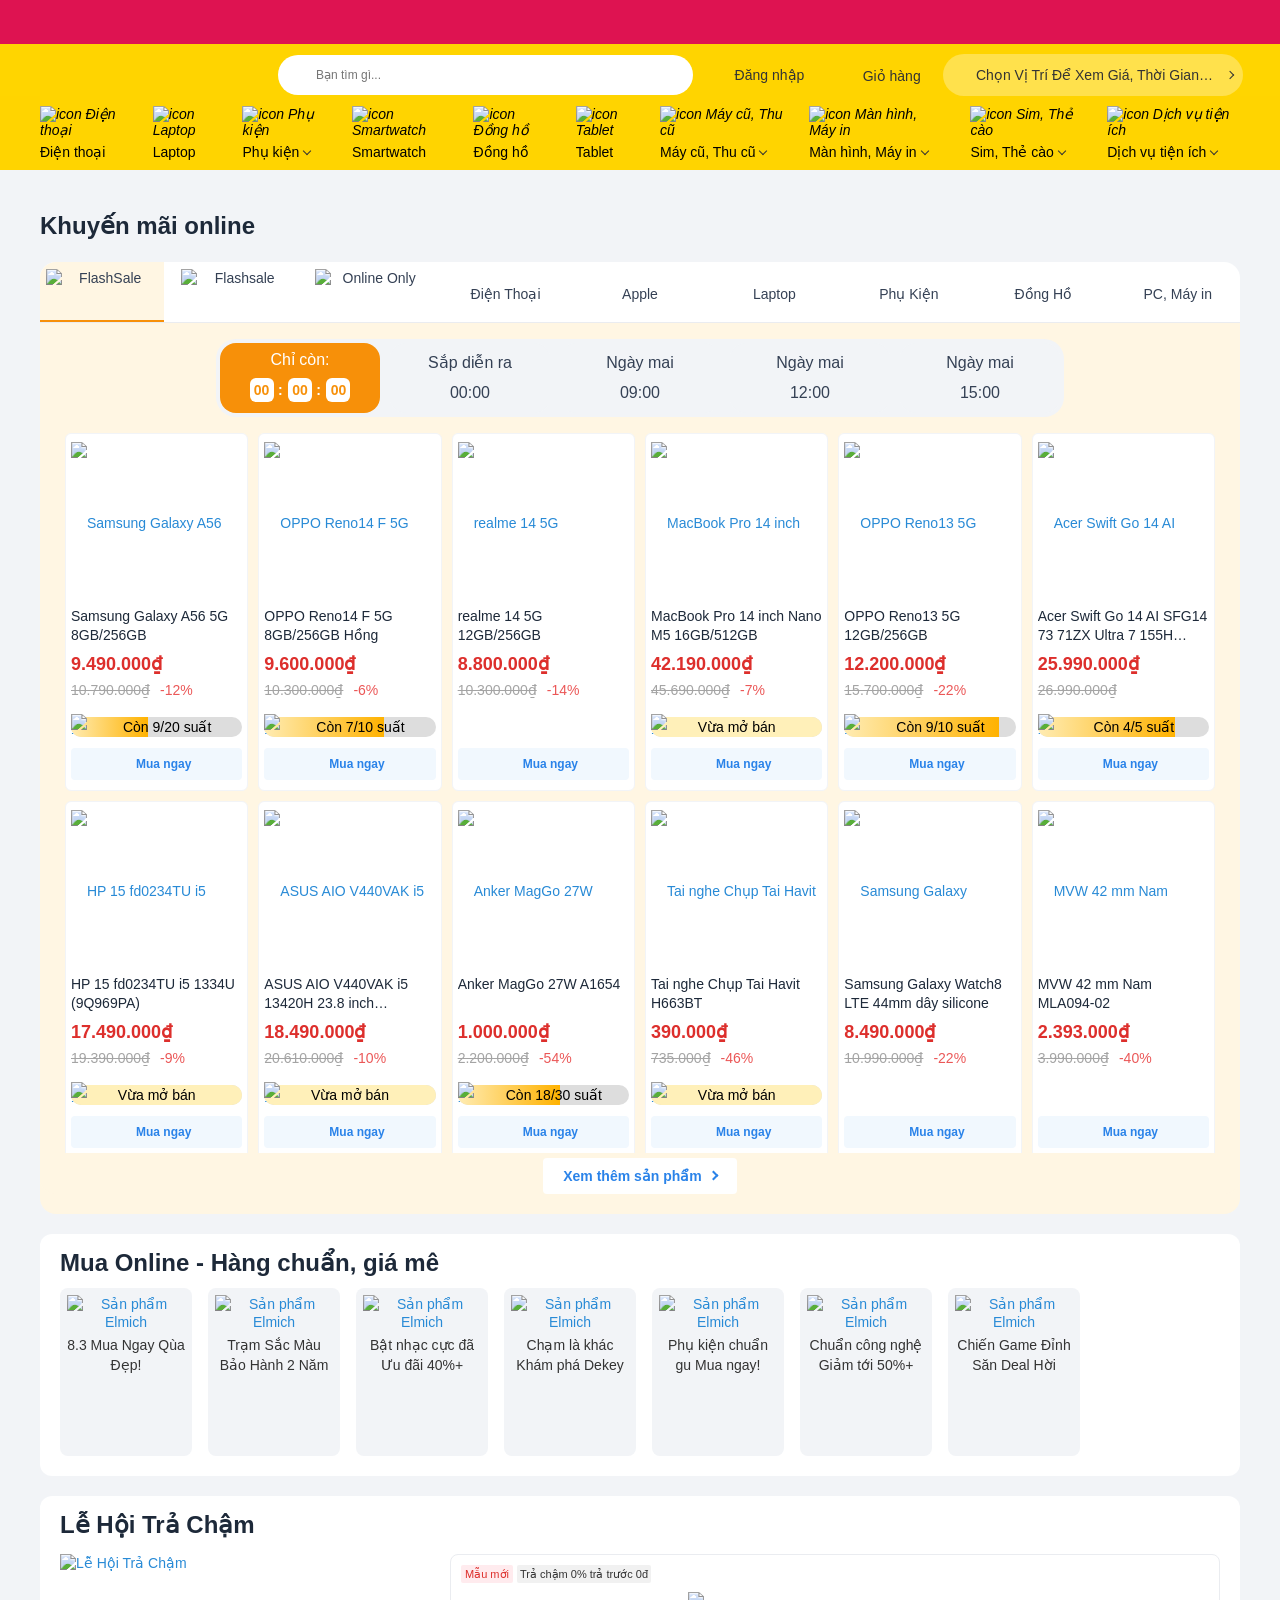
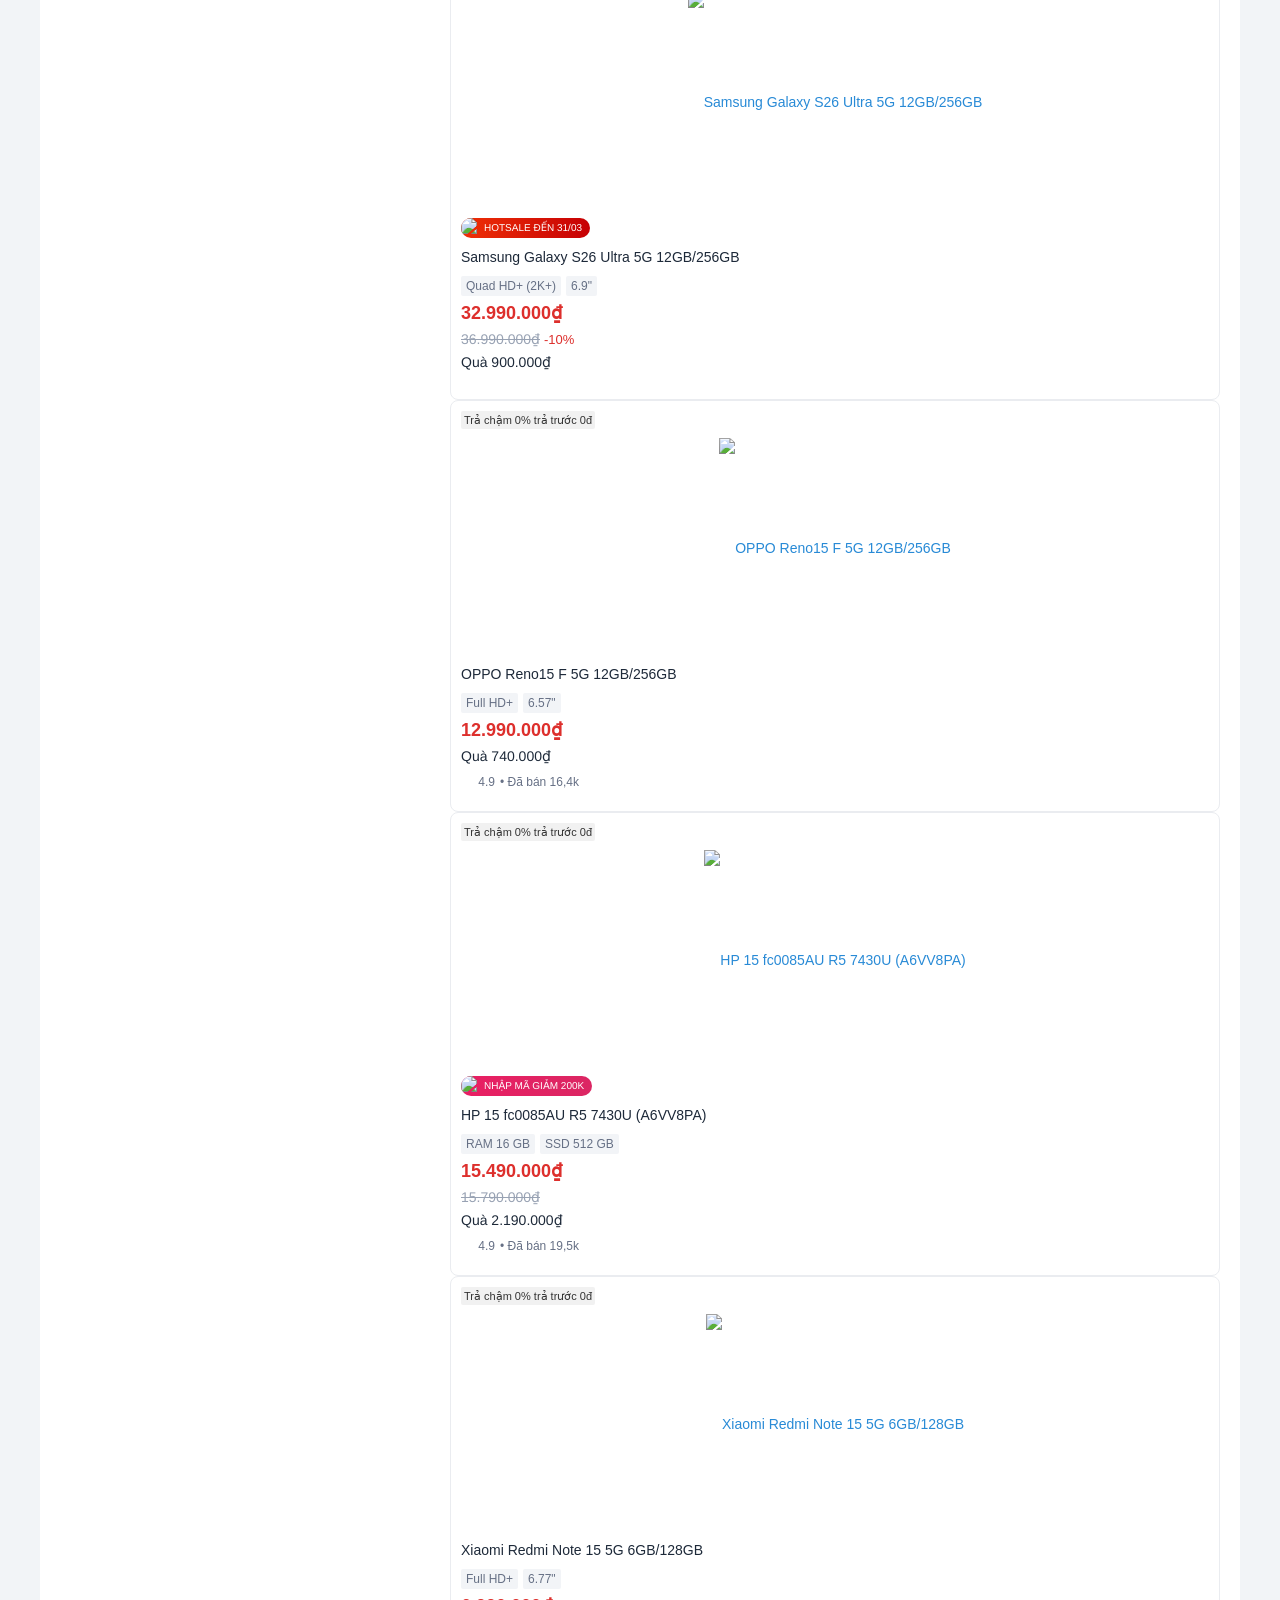
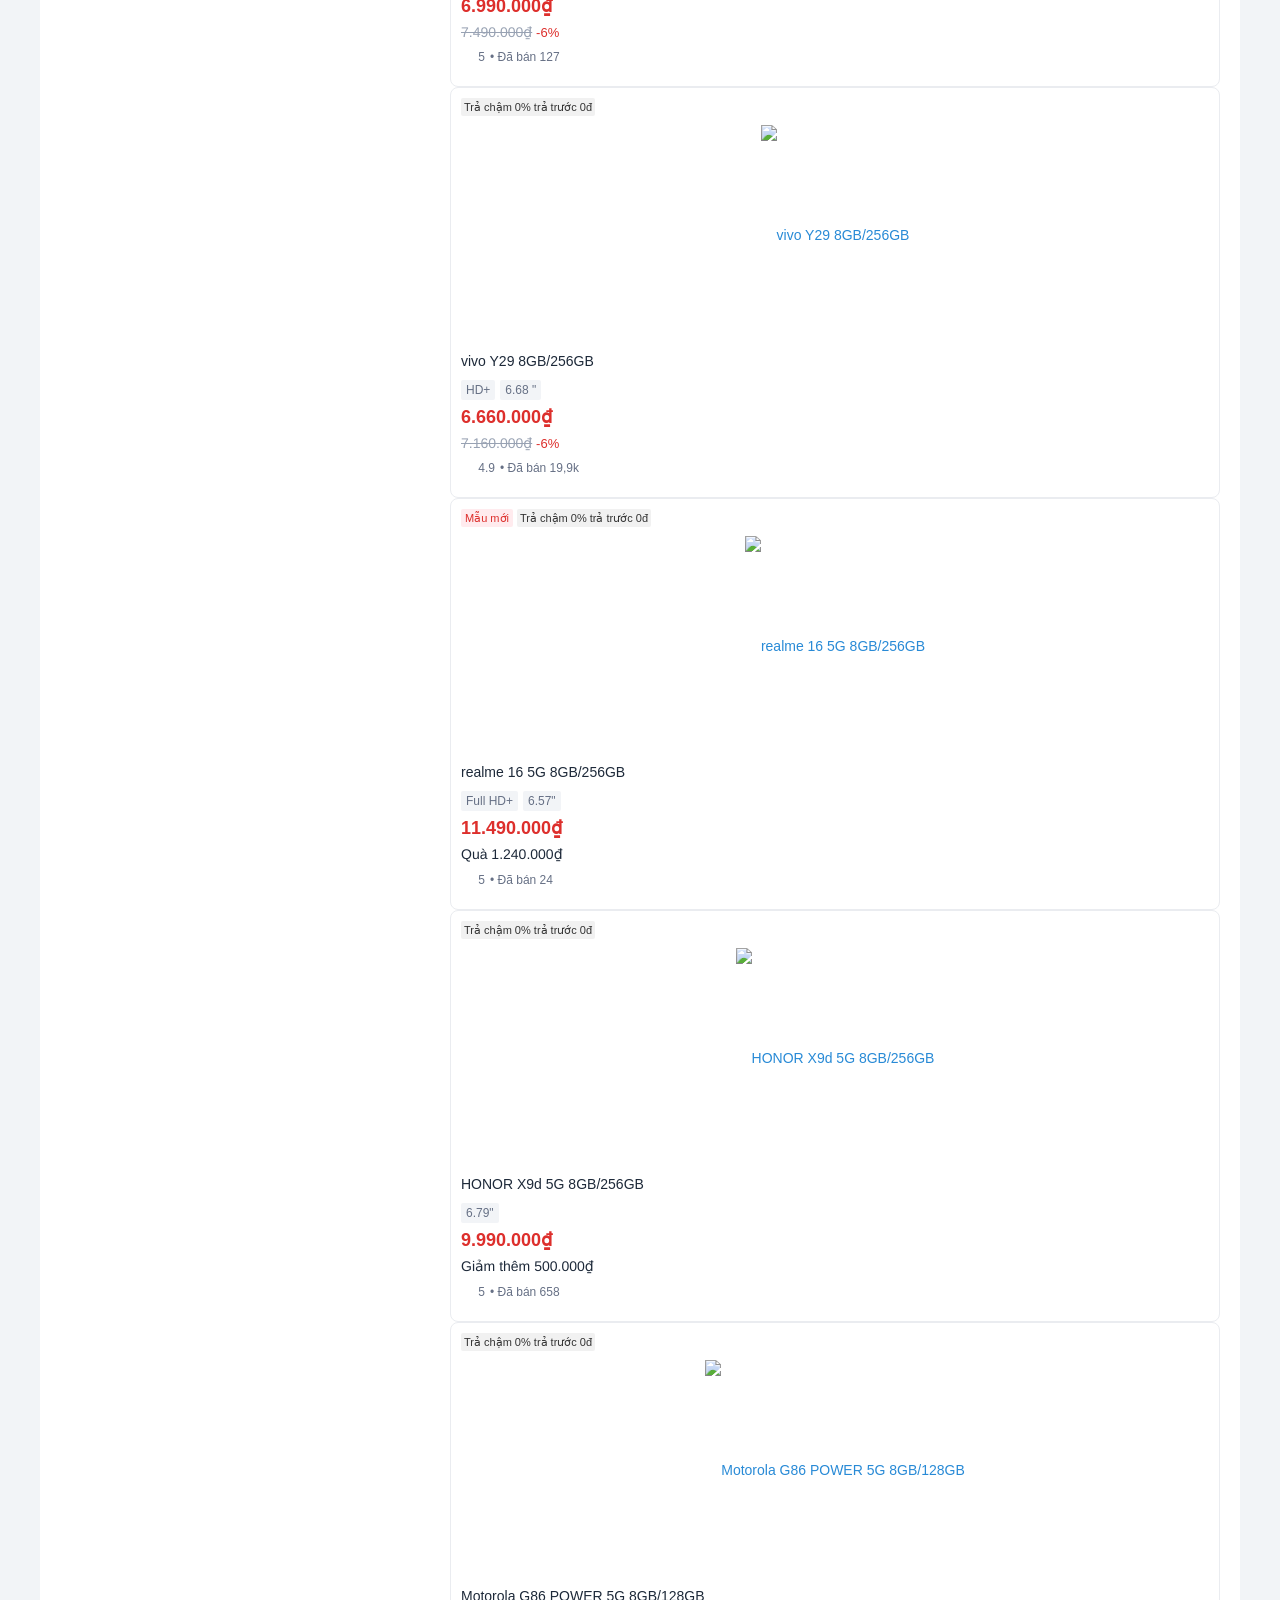
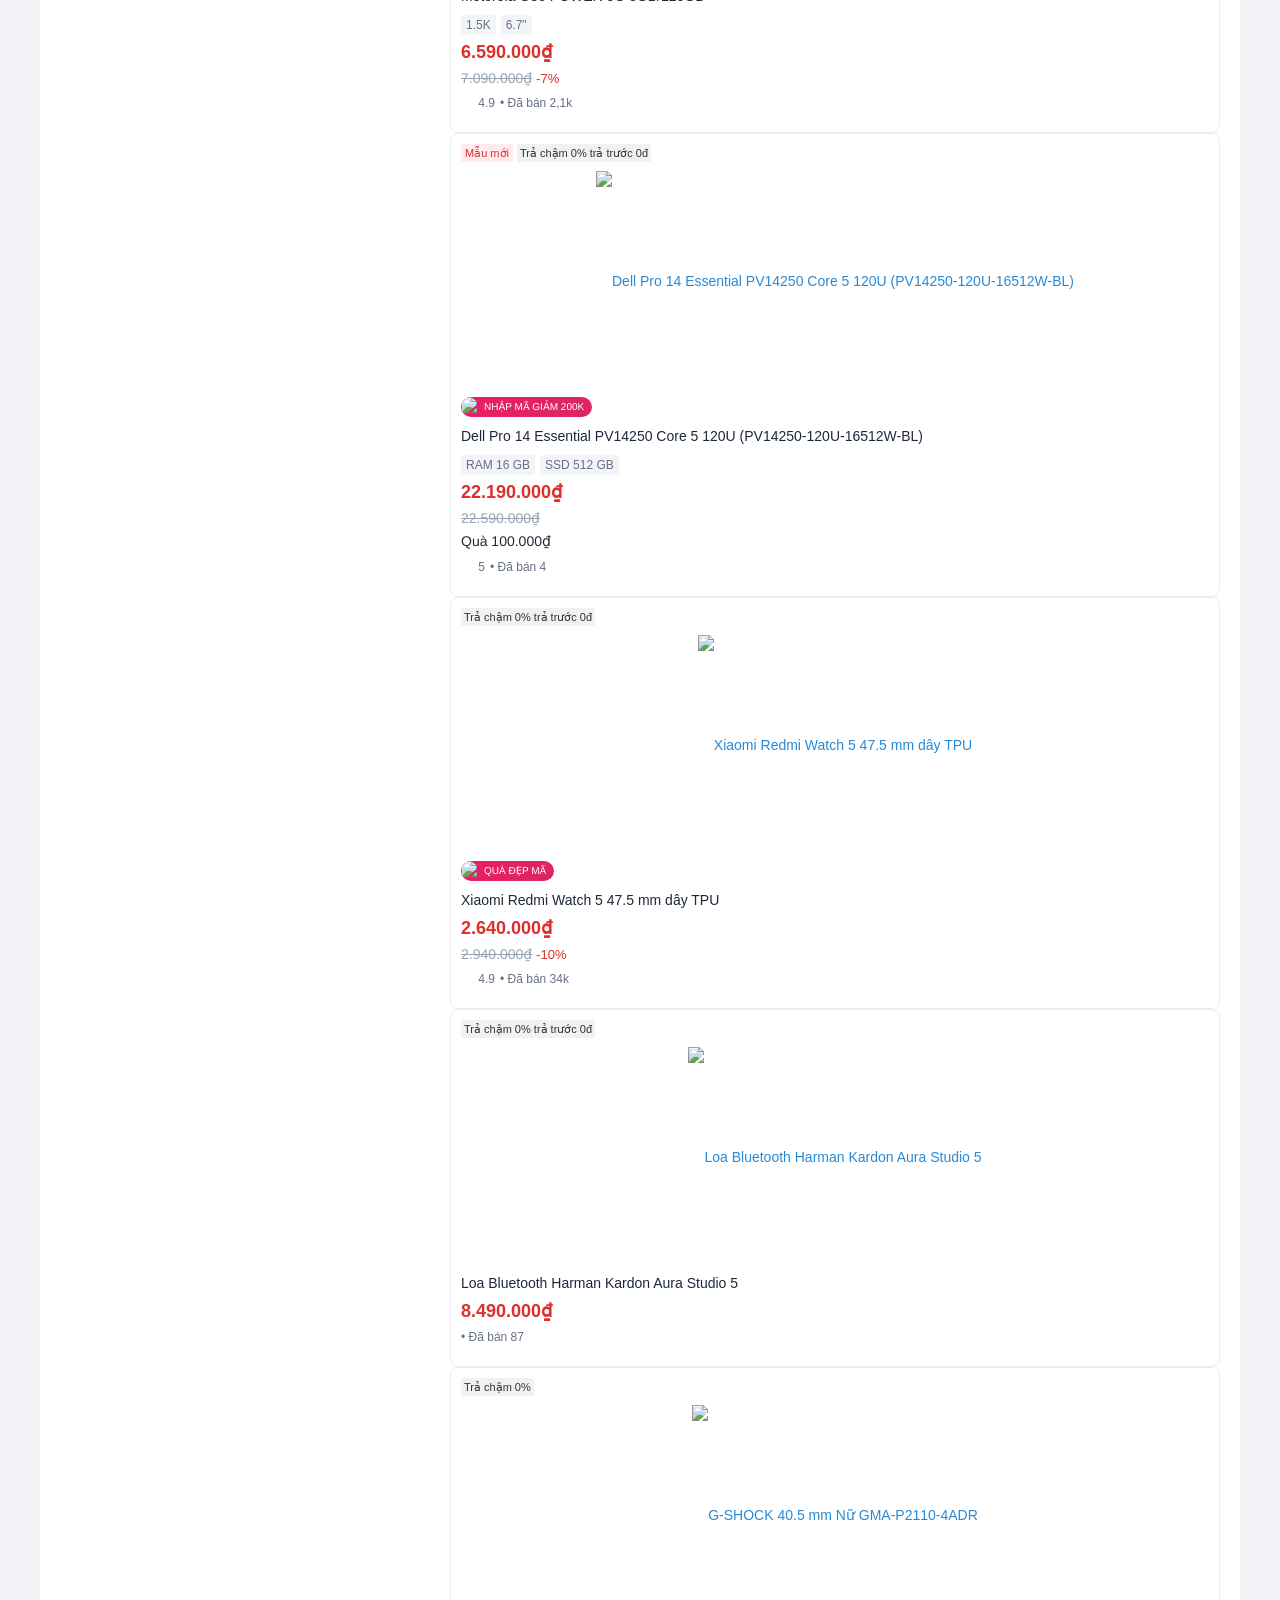
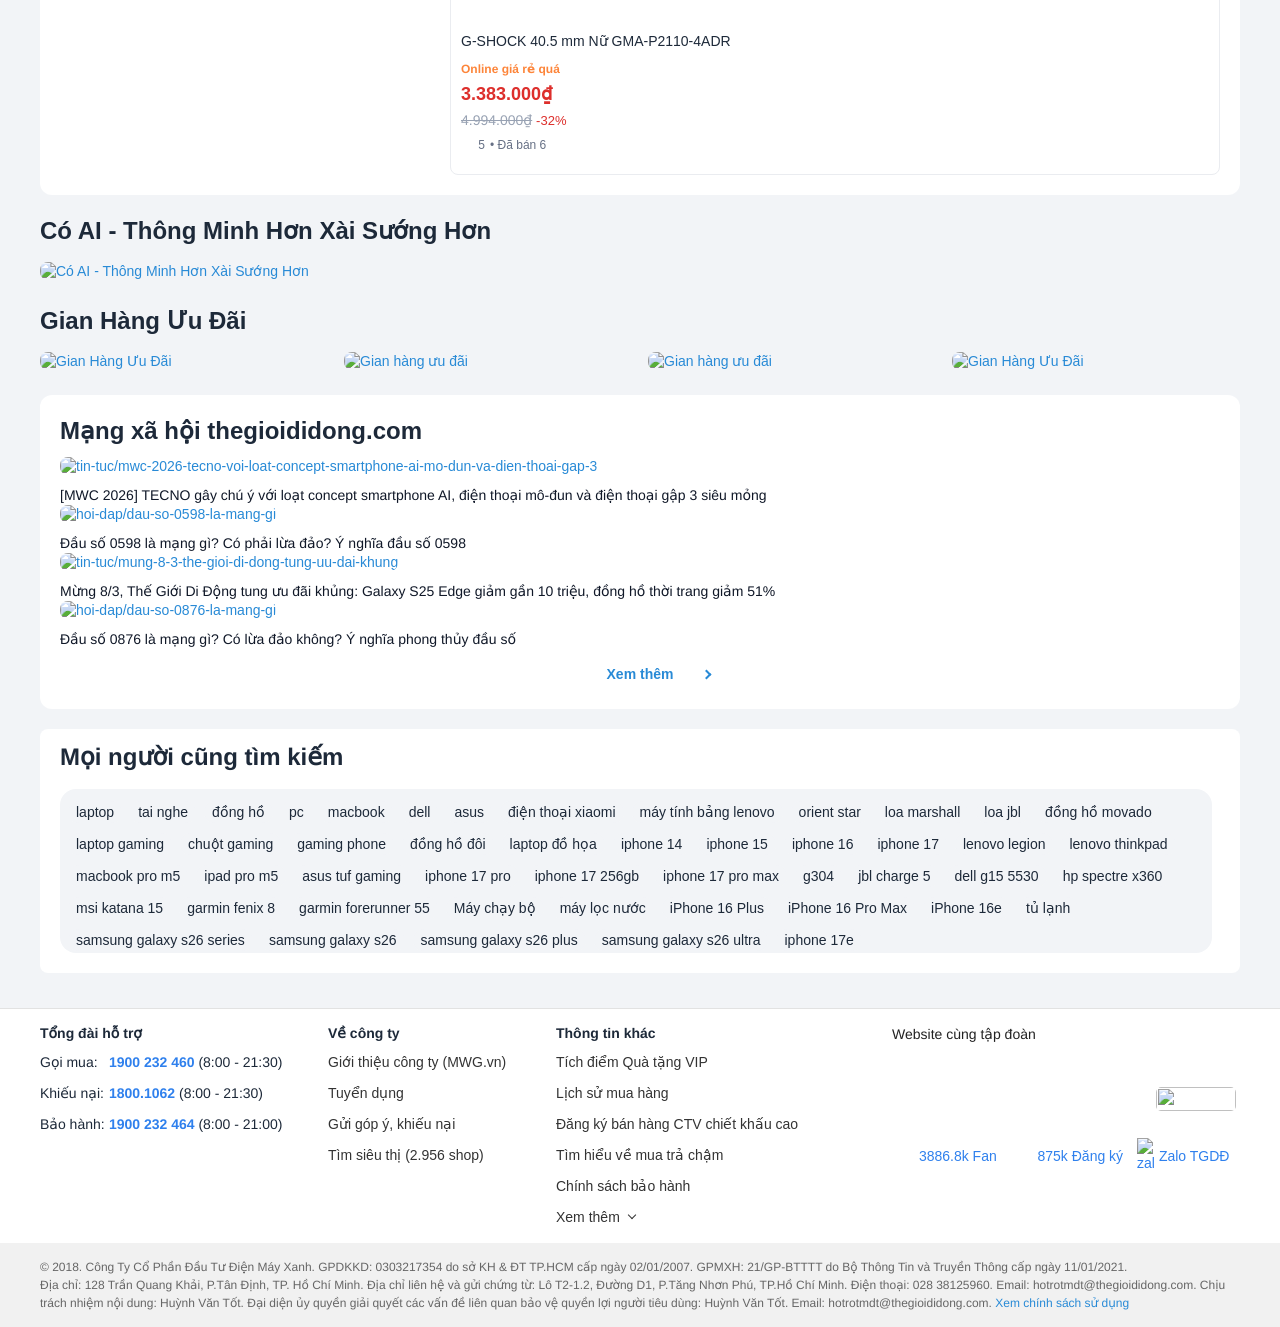
==== index.html @ d36b4a07 "feat : add index.html" ====
<!doctype html>
<html lang="vi-VN">
  <head>
    <script>
      window.dataLayer = window.dataLayer || [];

      dataLayer.push({
        pageType: "Home",
        pagePlatform: "Web",
        pageStatus: "Kinh doanh",
        user: {
          userId: "",
          loggedIn: false,
        },
      });
    </script>

    <!-- Google Tag Manager -->
    <script>
      (function (w, d, s, l, i) {
        w[l] = w[l] || [];
        w[l].push({
          "gtm.start": new Date().getTime(),
          event: "gtm.js",
        });
        var f = d.getElementsByTagName(s)[0],
          j = d.createElement(s),
          dl = l != "dataLayer" ? "&l=" + l : "";
        j.async = true;
        j.src = "https://www.googletagmanager.com/gtm.js?id=" + i + dl;
        f.parentNode.insertBefore(j, f);
      })(window, document, "script", "dataLayer", "GTM-WKQZL8");
    </script>
    <!-- End Google Tag Manager -->

    <meta charset="utf-8" />
    <meta name="viewport" content="width=device-width, initial-scale=1.0" />

    <title>
      Thegioididong.com - Điện thoại, Laptop, Phụ kiện, Đồng hồ chính hãng
    </title>
    <meta
      name="keywords"
      content="Thế giới di động, Thegioididong, điện thoại di động, dtdd, smartphone, tablet, máy tính bảng, laptop, máy tính xách tay, phụ kiện, smartwatch, đồng hồ, tin công nghệ"
    />
    <meta
      name="description"
      content="Hệ thống bán lẻ điện thoại di động, smartphone, máy tính bảng, tablet, laptop, phụ kiện, smartwatch, đồng hồ chính hãng mới nhất, giá tốt, dịch vụ khách hàng được yêu thích nhất VN"
    />
    <meta
      property="og:title"
      content="Thegioididong.com - Điện thoại, Laptop, Phụ kiện, Đồng hồ chính hãng"
    />
    <meta
      property="og:description"
      content="Hệ thống bán lẻ điện thoại di động, smartphone, máy tính bảng, tablet, laptop, phụ kiện, smartwatch, đồng hồ chính hãng mới nhất, giá tốt, dịch vụ khách hàng được yêu thích nhất VN"
    />
    <link rel="canonical" href="https://www.thegioididong.com/" />
    <meta
      property="og:image"
      content="https://cdnv2.tgdd.vn/webmwg/2024/ContentMwg/images/default-tgdd.png"
    />

    <meta content="INDEX,FOLLOW" name="robots" />
    <meta name="viewport" content="width=device-width" />
    <meta name="copyright" content="Công ty Cổ phần Thế Giới Di Động" />
    <meta name="author" content="Công ty Cổ phần Thế Giới Di Động" />
    <meta http-equiv="audience" content="General" />
    <meta name="resource-type" content="Document" />
    <meta name="distribution" content="Global" />
    <meta name="revisit-after" content="1 days" />
    <meta name="GENERATOR" content="Công ty Cổ phần Thế Giới Di Động" />
    <meta http-equiv="X-UA-Compatible" content="IE=edge,chrome=1" />
    <link href="/favicon_TGDD.ico" rel="shortcut icon" type="image/x-icon" />
    <link href="/favicon_TGDD.ico" rel="apple-touch-icon" />
    <link href="/favicon_TGDD.ico" rel="apple-touch-icon-precomposed" />
    <meta property="og:site_name" content="Thegioididong.com" />
    <meta property="og:type" content="website" />
    <meta property="og:locale" content="vi_VN" />
    <meta property="fb:pages" content="214993791879039" />
    <meta http-equiv="x-dns-prefetch-control" content="on" />

    <link rel="preconnect" href="https://fonts.googleapis.com" />
    <link rel="preconnect" href="https://fonts.gstatic.com" crossorigin />
    <link
      href="https://fonts.googleapis.com/css2?family=Inter:ital,opsz,wght@0,14..32,100..900;1,14..32,100..900&display=swap"
      rel="stylesheet"
    />

    <style>
      /*  04:21:25 03/03/2026 */
      .owl-carousel {
        display: none;
        width: 100%;
        -webkit-tap-highlight-color: transparent;
        position: relative;
        z-index: 1;
      }
      .owl-carousel .owl-stage {
        position: relative;
        -ms-touch-action: pan-Y;
        touch-action: manipulation;
        -moz-backface-visibility: hidden;
      }
      .owl-carousel .owl-stage:after {
        content: ".";
        display: block;
        clear: both;
        visibility: hidden;
        line-height: 0;
        height: 0;
      }
      .owl-carousel .owl-stage-outer {
        position: relative;
        overflow: hidden;
        -webkit-transform: translate3d(0, 0, 0);
      }
      .owl-carousel .owl-wrapper,
      .owl-carousel .owl-item {
        -webkit-backface-visibility: hidden;
        -moz-backface-visibility: hidden;
        -ms-backface-visibility: hidden;
        -webkit-transform: translate3d(0, 0, 0);
        -moz-transform: translate3d(0, 0, 0);
        -ms-transform: translate3d(0, 0, 0);
      }
      .owl-carousel .owl-item {
        position: relative;
        min-height: 1px;
        float: left;
        -webkit-backface-visibility: hidden;
        -webkit-tap-highlight-color: transparent;
        -webkit-touch-callout: none;
      }
      .owl-carousel .owl-item img {
        display: block;
        width: 100%;
      }
      .owl-carousel .owl-nav.disabled,
      .owl-carousel .owl-dots.disabled {
        display: none;
      }
      .owl-carousel .owl-nav .owl-prev,
      .owl-carousel .owl-nav .owl-next,
      .owl-carousel .owl-dot {
        cursor: pointer;
        -webkit-user-select: none;
        -khtml-user-select: none;
        -moz-user-select: none;
        -ms-user-select: none;
        user-select: none;
      }
      .owl-carousel .owl-nav button.owl-prev,
      .owl-carousel .owl-nav button.owl-next,
      .owl-carousel button.owl-dot {
        background: none;
        color: inherit;
        border: 0;
        padding: 0 !important;
        font: inherit;
      }
      .owl-carousel.owl-loaded {
        display: block;
      }
      .owl-carousel.owl-loading {
        opacity: 0;
        display: block;
      }
      .owl-carousel.owl-hidden {
        opacity: 0;
      }
      .owl-carousel.owl-refresh .owl-item {
        visibility: hidden;
      }
      .owl-carousel.owl-drag .owl-item {
        -ms-touch-action: pan-y;
        touch-action: pan-y;
        -webkit-user-select: none;
        -moz-user-select: none;
        -ms-user-select: none;
        user-select: none;
      }
      .owl-carousel.owl-grab {
        cursor: move;
        cursor: grab;
      }
      .owl-carousel.owl-rtl {
        direction: rtl;
      }
      .owl-carousel.owl-rtl .owl-item {
        float: right;
      }
      .no-js .owl-carousel {
        display: block;
      }
      .owl-carousel .animated {
        animation-duration: 1000ms;
        animation-fill-mode: both;
      }
      .owl-carousel .owl-animated-in {
        z-index: 0;
      }
      .owl-carousel .owl-animated-out {
        z-index: 1;
      }
      .owl-carousel .fadeOut {
        animation-name: fadeOut;
      }
      @keyframes fadeOut {
        0% {
          opacity: 1;
        }
        100% {
          opacity: 0;
        }
      }
      .owl-height {
        transition: height 500ms ease-in-out;
      }
      .owl-carousel .owl-item .owl-lazy {
        opacity: 0;
        transition: opacity 400ms ease;
      }
      .owl-carousel .owl-item .owl-lazy[src^=""],
      .owl-carousel .owl-item .owl-lazy:not([src]) {
        max-height: 0;
      }
      .owl-carousel .owl-item img.owl-lazy {
        transform-style: preserve-3d;
      }
      .owl-carousel .owl-video-wrapper {
        position: relative;
        height: 100%;
        background: #000;
      }
      .owl-carousel .owl-video-play-icon {
        position: absolute;
        height: 80px;
        width: 80px;
        left: 50%;
        top: 50%;
        margin-left: -40px;
        margin-top: -40px;
        background: url("../../lib/owlCarousel/assets/owl.video.play.png")
          no-repeat;
        cursor: pointer;
        z-index: 1;
        -webkit-backface-visibility: hidden;
        transition: transform 100ms ease;
      }
      .owl-carousel .owl-video-play-icon:hover {
        -ms-transform: scale(1.3, 1.3);
        transform: scale(1.3, 1.3);
      }
      .owl-carousel .owl-video-playing .owl-video-tn,
      .owl-carousel .owl-video-playing .owl-video-play-icon {
        display: none;
      }
      .owl-carousel .owl-video-tn {
        opacity: 0;
        height: 100%;
        background-position: center center;
        background-repeat: no-repeat;
        background-size: contain;
        transition: opacity 400ms ease;
      }
      .owl-carousel .owl-video-frame {
        position: relative;
        z-index: 1;
        height: 100%;
        width: 100%;
      }
      .owl-theme .owl-nav {
        margin-top: 10px;
        text-align: center;
        -webkit-tap-highlight-color: transparent;
      }
      .owl-theme .owl-nav [class*="owl-"] {
        color: #fff;
        font-size: 14px;
        margin: 5px;
        padding: 4px 7px;
        background: #d6d6d6;
        display: inline-block;
        cursor: pointer;
        border-radius: 3px;
      }
      .owl-theme .owl-nav [class*="owl-"]:hover {
        background: #869791;
        color: #fff;
        text-decoration: none;
      }
      .owl-theme .owl-nav .disabled {
        opacity: 0.5;
        cursor: default;
      }
      .owl-theme .owl-nav.disabled + .owl-dots {
        margin-bottom: 10px;
        background: #fff;
      }
      .owl-theme .owl-dots {
        text-align: center;
        -webkit-tap-highlight-color: transparent;
      }
      .owl-theme .owl-dots .owl-dot {
        display: inline-block;
        zoom: 1;
      }
      .owl-theme .owl-dots .owl-dot span {
        width: 10px;
        height: 10px;
        margin: 5px 7px;
        background: #d6d6d6;
        display: block;
        -webkit-backface-visibility: visible;
        transition: opacity 200ms ease;
        border-radius: 30px;
      }
      .owl-theme .owl-dots .owl-dot.active span,
      .owl-theme .owl-dots .owl-dot:hover span {
        background: #869791;
      }
      .owl-theme .owl-nav {
        margin-top: 10px;
        text-align: center;
        -webkit-tap-highlight-color: transparent;
      }
      .owl-theme .owl-nav [class*="owl-"] {
        color: #fff;
        font-size: 14px;
        margin: 5px;
        padding: 4px 7px;
        background: #d6d6d6;
        display: inline-block;
        cursor: pointer;
        border-radius: 3px;
      }
      .owl-theme .owl-nav [class*="owl-"]:hover {
        background: #869791;
        color: #fff;
        text-decoration: none;
      }
      .owl-theme .owl-nav .disabled {
        opacity: 0.5;
        cursor: default;
      }
      .owl-theme .owl-nav.disabled + .owl-dots {
        margin-top: 10px;
      }
      .owl-theme .owl-dots {
        text-align: center;
        -webkit-tap-highlight-color: transparent;
      }
      .owl-theme .owl-dots .owl-dot {
        display: inline-block;
        zoom: 1;
      }
      .owl-theme .owl-dots .owl-dot span {
        width: 10px;
        height: 10px;
        margin: 5px 7px;
        background: #d6d6d6;
        display: block;
        -webkit-backface-visibility: visible;
        transition: opacity 200ms ease;
        border-radius: 30px;
      }
      .owl-theme .owl-dots .owl-dot.active span,
      .owl-theme .owl-dots .owl-dot:hover span {
        background: #869791;
      }
      .owl-customDots.owl-theme .owl-nav.disabled + .owl-dots {
        position: absolute;
        bottom: 3px;
        left: 0;
        right: 0;
      }
      .owl-customDots.owl-theme .owl-dots .owl-dot span {
        height: 2px;
        border-radius: 0;
        opacity: 0.5;
        background: #fff;
        margin: 0 2px;
      }
      .owl-customDots.owl-theme .owl-dots .owl-dot.active span,
      .owl-customDots.owl-theme .owl-dots .owl-dot:hover span {
        opacity: 1;
      }
      #colorbox,
      #cboxOverlay,
      #cboxWrapper {
        position: absolute;
        top: 0;
        left: 0;
        z-index: 99999;
        overflow: hidden;
        -webkit-transform: translate3d(0, 0, 0);
      }
      #cboxWrapper {
        max-width: none;
      }
      #cboxOverlay {
        position: fixed;
        width: 100%;
        height: 100%;
      }
      #cboxMiddleLeft,
      #cboxBottomLeft {
        clear: left;
      }
      #cboxContent {
        position: relative;
      }
      #cboxLoadedContent {
        overflow: auto;
        -webkit-overflow-scrolling: touch;
      }
      #cboxTitle {
        margin: 0;
      }
      #cboxLoadingOverlay,
      #cboxLoadingGraphic {
        position: absolute;
        top: 0;
        left: 0;
        width: 100%;
        height: 100%;
      }
      #cboxPrevious,
      #cboxNext,
      #cboxClose,
      #cboxSlideshow {
        cursor: pointer;
      }
      .cboxPhoto {
        float: left;
        margin: auto;
        border: 0;
        display: block;
        max-width: none;
        -ms-interpolation-mode: bicubic;
      }
      .cboxIframe {
        width: 100%;
        height: 100%;
        display: block;
        border: 0;
        padding: 0;
        margin: 0;
      }
      #colorbox,
      #cboxContent,
      #cboxLoadedContent {
        box-sizing: content-box;
        -moz-box-sizing: content-box;
        -webkit-box-sizing: content-box;
      }
      #cboxOverlay {
        background: #000;
        opacity: 0.9;
        filter: alpha(opacity=90);
      }
      #colorbox {
        outline: 0;
      }
      #cboxContent {
        overflow: visible;
        background: #fff;
      }
      .cboxIframe {
        background: #fff;
      }
      #cboxError {
        padding: 50px;
        border: 1px solid #ccc;
      }
      #cboxLoadedContent {
        background: #fff;
      }
      #cboxLoadingGraphic {
        background: url(../images/colorbox/loading.gif) no-repeat center center;
      }
      #cboxLoadingOverlay {
        background: #fff;
      }
      #cboxTitle {
        position: absolute;
        top: -22px;
        left: 0;
        color: #000;
      }
      #cboxCurrent {
        position: absolute;
        top: -22px;
        right: 205px;
        text-indent: -9999px;
      }
      #cboxPrevious,
      #cboxNext,
      #cboxSlideshow,
      #cboxClose {
        border: 0;
        padding: 0;
        margin: 0;
        overflow: visible;
        text-indent: -9999px;
        width: 20px;
        height: 20px;
        position: absolute;
        top: -20px;
        background: url(../images/colorbox/controls.png) no-repeat 0 0;
      }
      #cboxPrevious:active,
      #cboxNext:active,
      #cboxSlideshow:active,
      #cboxClose:active {
        outline: 0;
      }
      #cboxPrevious {
        background-position: 0 0;
        right: 44px;
      }
      #cboxPrevious:hover {
        background-position: 0 -25px;
      }
      #cboxNext {
        background-position: -25px 0;
        right: 22px;
      }
      #cboxNext:hover {
        background-position: -25px -25px;
      }
      #cboxClose {
        background-position: -50px 0;
        right: 0;
      }
      #cboxClose:hover {
        background-position: -50px -25px;
      }
      .cboxSlideshow_on #cboxPrevious,
      .cboxSlideshow_off #cboxPrevious {
        right: 66px;
      }
      .cboxSlideshow_on #cboxSlideshow {
        background-position: -75px -25px;
        right: 44px;
      }
      .cboxSlideshow_on #cboxSlideshow:hover {
        background-position: -100px -25px;
      }
      .cboxSlideshow_off #cboxSlideshow {
        background-position: -100px 0;
        right: 44px;
      }
      .cboxSlideshow_off #cboxSlideshow:hover {
        background-position: -75px -25px;
      }
      .cls {
        position: absolute;
        right: 10px;
        top: 11px;
        width: 20px;
        height: 20px;
        cursor: pointer;
        z-index: 999;
      }
      .cls:before {
        content: "×";
        font-size: 32px;
        color: #fff;
        line-height: 20px;
        text-align: center;
        width: 100%;
        height: 100%;
        font-family: Tahoma;
        display: block;
      }
      #popupbox {
        width: 800px;
        position: relative;
        background-color: #fff;
      }
      #popupbox * {
        box-sizing: inherit;
      }
      #popupbox > b {
        text-align: center;
        font-size: 20px;
        padding: 15px 0 12px 0;
        display: block;
        background-color: #333;
        margin-bottom: 15px;
        color: #fff;
      }
      #popupbox > label {
        padding: 15px 0;
        display: block;
        text-align: center;
      }
      #popupbox.login {
        width: 500px;
      }
      #popupbox.login > div {
        padding: 0 15px;
        text-align: center;
      }
      #popupbox.login > div > * {
        display: block;
      }
      #popupbox.login > div > span {
        margin-bottom: 10px;
        line-height: 1.4;
      }
      #popupbox.login > div > button {
        display: inline-block;
        vertical-align: top;
      }
      #popupbox.verify {
        width: 500px;
        text-align: center;
      }
      #popupbox.verify > p {
        padding: 0 10px;
        text-align: center;
        line-height: 1.4;
      }
      #popupbox.verify > div.info {
        padding: 10px 15px;
        background-color: #f1f1f1;
        text-align: center;
        margin: 10px 0;
      }
      #popupbox.verify > div.info > * {
        display: inline-block;
        vertical-align: middle;
      }
      #popupbox.verify > div.info > img {
        width: 50px;
        height: 50px;
        border-radius: 50%;
        margin-right: 7px;
      }
      #popupbox.verify > div.info > span {
        text-align: left;
        line-height: 1.4;
      }
      #popupbox.verify > form {
        padding: 0 10px;
        text-align: center;
      }
      #popupbox.verify > form > * {
        display: block;
      }
      #popupbox.verify > form > b {
        text-align: center;
        font-weight: normal;
        font-size: 16px;
      }
      #popupbox.verify > form > input {
        height: 30px;
        line-height: 30px;
        border: 1px solid #ccc;
        width: 68%;
        padding: 0 2%;
        border-radius: 4px;
        margin: 5px auto;
      }
      #popupbox.verify > form > button {
        display: inline-block;
      }
      #popupbox.verify > form > a {
        padding-top: 10px;
        color: #0521ff;
      }
      #popupbox.verify > form > p {
        padding: 0 10px;
        line-height: 1.5;
      }
      #popupbox.user-list > form {
        text-align: center;
      }
      #popupbox.user-list > form > * {
        display: inline-block;
        vertical-align: middle;
      }
      #popupbox.user-list > form > span {
        text-align: right;
        width: 180px;
      }
      #popupbox.user-list > form > span > b {
        display: block;
        font-size: 16px;
      }
      #popupbox.user-list > form > div > * {
        display: inline-block;
        vertical-align: middle;
      }
      #popupbox.user-list > form > div.ul-key {
        margin: 0 10px;
        position: relative;
      }
      #popupbox.user-list > form > div.ul-key > input {
        width: 200px;
        height: 30px;
        line-height: 30px;
        border: 1px solid #ccc;
        border-radius: 4px;
        padding: 0 30px 0 10px;
        display: block;
      }
      #popupbox.user-list > form > div.ul-key > button {
        position: absolute;
        width: 16px;
        height: 16px;
        background: transparent
          url(/ContentMwg/images/campaigns/icon/btn-search.png) no-repeat center
          top;
        right: 9px;
        top: 8px;
        border: 0;
        cursor: pointer;
      }
      #popupbox.user-list > div {
        padding: 0 10px;
        position: relative;
        max-height: 295px;
        overflow: hidden;
        margin: 15px 0;
        overflow-y: auto;
      }
      #popupbox.user-list > div > table {
        width: 100%;
      }
      #popupbox.user-list > div > table th {
        padding: 7px 10px;
        background-color: #f1f1f1;
        font-size: 13px;
        text-align: left;
      }
      #popupbox.user-list > div > table th.tc {
        text-align: center;
      }
      #popupbox.user-list > div > table td {
        padding: 10px;
        border-bottom: 1px solid #ccc;
      }
      #popupbox.user-list > div > table td > a {
        color: #0091fb;
      }
      #popupbox.user-list > div > table td > a > b {
        font-weight: normal;
      }
      #popupbox.user-list > div > table td.check > b {
        color: #63bb02;
        background: transparent url(../images/general/iconcheckout@2x.png)
          no-repeat left center;
        background-size: 260px 50px;
        background-position: -165px -25px;
        display: inline-block;
        padding-left: 20px;
        height: 16px;
        line-height: 16px;
        font-weight: normal;
        font-size: 13px;
      }
      #popupbox.user-list > div > table td.tc {
        text-align: center;
      }
      #popupbox.user-list > a.showmore {
        width: 150px;
        display: block;
        margin: 0 auto 15px auto;
        background-color: #333;
        color: #fff;
        text-align: center;
        height: 30px;
        line-height: 32px;
        font-size: 13px;
      }
      #popupbox.user-list > div > p {
        padding: 15px 0 35px 0;
        font-size: 17px;
        text-align: center;
      }
      #popupbox.history {
        width: 500px;
      }
      #popupbox.history .his-profile {
        margin: -5px 0 10px 0;
      }
      #popupbox.history .his-profile > * {
        display: inline-block;
        vertical-align: middle;
      }
      #popupbox.history .his-profile > img {
        width: 50px;
        height: 50px;
        border: 1px solid #ccc;
        margin-right: 5px;
        border-radius: 50%;
      }
      #popupbox.history .his-profile > span > * {
        display: block;
      }
      #popupbox.history .his-profile > span > a {
        color: #09f;
        font-size: 16px;
      }
      #popupbox.history .his-profile > span > a > i {
        font-size: 13px;
        font-style: normal;
      }
      #popupbox.history .his-profile > span > span {
        padding-top: 3px;
      }
      #popupbox .content {
        position: relative;
        overflow: hidden;
        padding: 5px 15px;
        max-height: 350px;
      }
      #popupbox .content.scrollbar {
        overflow-y: auto;
      }
      #popupbox .content > * {
        font-size: 15px;
        line-height: 1.5 !important;
        margin-bottom: 10px;
      }
      #popupbox .content a {
        color: #09f;
      }
      .scroll {
        overflow: hidden;
        overflow-y: scroll !important;
        -webkit-overflow-scrolling: touch;
        -ms-scroll-chaining: chained;
      }
      @media screen and (max-width: 640px) {
        #popupbox {
          width: 460px !important;
        }
        #popupbox.user-list > form > * {
          display: block;
          margin-bottom: 5px;
        }
        #popupbox.user-list > form > span {
          text-align: center;
          width: auto;
        }
        #popupbox.user-list > form > span > b {
          display: inline-block;
          margin-right: 5px;
        }
        #popupbox.user-list > form > div.ul-key {
          width: 262px;
          margin: 0 auto 5px auto;
        }
        #popupbox.user-list > form > div.ul-key > input {
          width: 220px;
        }
        #popupbox.user-list > div > table th:first-child,
        #popupbox.user-list > div > table td:first-child {
          text-align: left;
        }
        #popupbox.user-list > div > table th:last-child {
          width: 110px;
        }
        #popupbox.user-list > div {
          padding: 0 5px;
        }
      }
      @media screen and (max-width: 480px) {
        #popupbox > b {
          font-size: 16px;
          font-weight: normal;
        }
      }
      @media screen and (max-width: 414px) {
        #popupbox {
          width: 394px !important;
        }
      }
      @media screen and (max-width: 384px) {
        #popupbox {
          width: 364px !important;
        }
      }
      @media screen and (max-width: 375px) {
        #popupbox {
          width: 355px !important;
        }
      }
      @media screen and (max-width: 360px) {
        #popupbox {
          width: 340px !important;
        }
      }
      @media screen and (max-width: 320px) {
        #popupbox {
          width: 300px !important;
        }
      }
      .stKCp {
        max-width: 1200px;
      }
      .promote {
        background-color: #c60004;
        margin-bottom: 30px;
        padding: 10px;
      }
      .promote-top {
        display: flex;
        justify-content: space-between;
        position: relative;
        padding-left: 30px;
      }
      .promote__title {
        align-items: center;
        display: flex;
        justify-content: center;
      }
      .promote__title p {
        color: #fff;
        font-size: 12px;
        margin-left: 10px;
      }
      .promote__title p span {
        color: #fbe77e;
        font-size: 15px;
        font-weight: bold;
      }
      .promote__title p em {
        font-style: normal;
      }
      .promote-main {
        display: flex;
        margin-top: 15px;
      }
      .promote__form {
        background-color: #fefcec;
        border-radius: 8px;
        padding: 15px 10px;
        width: 190px;
      }
      .promote__banner {
        column-gap: 8px;
        display: grid;
        grid-auto-rows: minmax(min-content, max-content);
        grid-template-columns: repeat(5, minmax(0, 1fr));
        padding-left: 10px;
        width: calc(100% - 190px);
      }
      .promote__banner img {
        border-radius: 8px;
        display: block;
        max-width: 100%;
        width: 100%;
      }
      .promote .form-noti {
        color: #c60004;
        font-size: 12px;
        font-weight: bold;
        line-height: 18px;
      }
      .couponform .item-input {
        margin-top: 10px;
      }
      .couponform .item-input input {
        border: 1px solid #d6d6d6;
        border-radius: 8px;
        height: 38px;
        padding: 10px;
        width: 100%;
      }
      .couponform .item-input input:focus {
        border-color: #c60004;
      }
      .couponform button {
        background-color: #bdbdbd;
        border-radius: 8px;
        border: unset;
        color: #fff;
        margin-top: 10px;
        padding: 10px;
        width: 100%;
        position: relative;
      }
      .couponform button.hasvalue {
        background-color: #c60004;
      }
      .form-note {
        color: #555;
        font-size: 11px;
        line-height: 17px;
        margin-top: 15px;
      }
      .promote .required {
        color: #f00;
        font-size: 11px;
        margin: 10px 0 0;
      }
      .promote__more {
        color: #fff;
        font-size: 12px;
        line-height: 15px;
      }
      .promote__more span {
        border: 2px solid #fff;
        border-radius: 50%;
        height: 24px;
        display: inline-block;
        position: relative;
        width: 24px;
      }
      .promote__more span::before,
      .promote__more span::after {
        content: "";
        position: absolute;
      }
      .promote__more span::before {
        background-color: #fff;
        height: 2px;
        left: 50%;
        top: 50%;
        transform: translate(-50%, -50%);
        width: 10px;
      }
      .promote__more span::after {
        border-top: 2px solid #fff;
        border-right: 2px solid #fff;
        border-radius: 2px;
        height: 6px;
        right: 5px;
        top: calc(50% - 3.5px);
        transform: rotate(45deg);
        width: 6px;
      }
      .promote__more p {
        display: inline-block;
        margin-right: 5px;
      }
      .promote-animation {
        height: 10px;
        left: 8px;
        position: absolute;
        top: 10px;
        width: 10px;
      }
      .promote-animation::before {
        content: "";
        position: relative;
        display: block;
        width: 300%;
        height: 300%;
        box-sizing: border-box;
        margin-left: -100%;
        margin-top: -100%;
        border-radius: 45px;
        background-color: #fbeda3;
        -webkit-animation: pulse-ring 1.25s cubic-bezier(0.215, 0.61, 0.355, 1)
          infinite;
        animation: pulse-ring 1.25s cubic-bezier(0.215, 0.61, 0.355, 1) infinite;
      }
      .promote-animation::after {
        content: "";
        position: absolute;
        left: 0;
        top: 0;
        display: block;
        width: 100%;
        height: 100%;
        background-color: #fbe77e;
        border-radius: 15px;
        box-shadow: 0 0 8px rgba(0, 0, 0, 0.3);
        -webkit-animation: pulse-dot 1.25s
          cubic-bezier(0.455, 0.03, 0.515, 0.955) -0.4s infinite;
        animation: pulse-dot 1.25s cubic-bezier(0.455, 0.03, 0.515, 0.955) -0.4s
          infinite;
      }
      .promote-done {
        margin-top: 10px;
        text-align: center;
      }
      .promote-done img {
        max-width: 44px;
      }
      .promote-done b {
        color: #c60004;
        display: block;
        font-weight: bold;
        margin-top: 10px;
      }
      .promote-done p {
        color: #333;
        margin-top: 10px;
        position: relative;
        padding-left: 15px;
        text-align: left;
        font-size: 13px;
      }
      .promote-done p::before {
        background-color: #333;
        border-radius: 50%;
        content: "";
        height: 4px;
        left: 2px;
        position: absolute;
        top: 6px;
        width: 4px;
      }
      .stage-twoKids {
        background-color: #da8403;
        display: flex;
        justify-content: center;
        align-items: center;
        position: absolute;
        top: 0;
        bottom: 0;
        left: 0;
        right: 0;
        margin: 0 auto;
        border-radius: 4px;
        display: none;
        width: 20px;
        height: 20px;
      }
      .load {
        display: block;
        width: 20px;
        height: 20px;
        border: 5px solid #fff;
        border-top: 5px solid transparent;
        -webkit-animation: load-animate infinite linear 1s;
        animation: load-animate infinite linear 1s;
        border-radius: 100%;
      }
      .showLding {
        display: flex;
      }
      .PMHCommon .formcode {
        margin-top: 15px;
      }
      .PMHCommon .formcode button {
        opacity: 0.3;
      }
      .PMHCommon .formcode button.hasvalue {
        opacity: 1;
        background-color: #2a83e9;
      }
      .bg-code.PMHCommon {
        background-color: #555c;
      }
      .PMHCommon .code-form::after {
        border: 0;
      }
      .PMHCommon .code-form-main p {
        margin-top: 12px;
        margin-bottom: 8px;
        font-size: 14px;
        color: #475467;
      }
      .PMHCommon .code-form-main img {
        height: auto;
        width: 100%;
      }
      .PMHCommon .input-item p {
        margin-top: 15px;
        margin-bottom: 10px;
        font-size: 14px;
        color: #475467;
        font-weight: bold;
      }
      .PMHCommon .code-title {
        text-align: left;
        color: #1d2939 !important;
        margin-top: 0 !important;
        font-size: 18px !important;
      }
      .PMHCommon .checkbox-icon {
        width: 16px;
        height: 16px;
        background-color: #e8f0fe;
        border-radius: 4px;
        border: 1px solid #2a83e9;
        display: flex;
        align-items: center;
        justify-content: center;
      }
      .PMHCommon .checkbox-icon svg {
        width: 16px;
        height: 16px;
        stroke: #1a73e8;
        stroke-width: 3;
        fill: none;
      }
      .PMHCommon .result {
        text-align: left;
        margin-top: 20px !important;
        margin-bottom: 20px !important;
      }
      .PMHCommon .code-note {
        display: flex;
        gap: 8px;
        margin-top: 25px;
      }
      .PMHCommon .code-btnclose {
        right: 5px;
        top: 5px;
        background-color: unset;
        border: 0;
        width: 40px;
        height: 40px;
        padding: 0;
        z-index: 1;
      }
      .PMHCommon button.code-btnclose,
      .code-btnconfirm {
        margin: auto;
        border-radius: 9px;
        display: block;
        position: unset;
        background-color: unset;
        border: 0;
        background: #2a83e9;
        color: #fff;
        padding: 8px 19px;
        text-align: center;
        width: 100%;
      }
      .PMHCommon button.code-btnclose::before,
      .PMHCommon button.code-btnclose::after {
        position: unset;
      }
      .PMHCommon .code-form-img {
        text-align: left;
      }
      .PMHCommon .code-form-img span {
        margin-top: 20px;
      }
      .code-form.PMHCommon {
        background-color: #fff !important;
      }
      .PMHCommon.code-form::after,
      .PMHCommon.code-form::before {
        border: 0;
      }
      .PMHCommon .code-form-img b {
        color: #1d2939;
        font-weight: 600;
        font-size: 18px;
      }
      .PMHCommon .stage-twoKids {
        background-color: #2a83e9;
        top: 26%;
        left: 38%;
      }
      .PMHAir .formcode {
        margin-top: 15px;
      }
      .formcode {
        margin-top: 10px;
      }
      .formcode .input-item {
        margin-bottom: 10px;
      }
      .formcode input {
        border-radius: 8px;
        border: 1px solid #d6d6d6;
        height: 38px;
        padding: 10px;
        width: 100%;
      }
      .formcode input:focus {
        border: 1px solid #c60004;
      }
      .formcode button {
        background-color: #bdbdbd;
        border-radius: 9px;
        border: unset;
        color: #fff;
        cursor: pointer;
        padding: 10px;
        pointer-events: none;
        width: 100%;
        position: relative;
      }
      .PMHAir .formcode button {
        opacity: 0.3;
      }
      .formcode button.hasvalue {
        background-color: #da8403;
        pointer-events: unset;
      }
      .PMHAir .formcode button.hasvalue {
        opacity: 1;
      }
      .bg-code {
        background-color: rgba(0, 0, 0, 0.9);
        bottom: 0;
        display: none;
        left: 0;
        margin: auto;
        position: fixed;
        right: 0;
        top: 0;
        z-index: 99;
      }
      .bg-code.PMHAir {
        background-color: #555c;
      }
      .code-form {
        background-color: #fffbe5;
        border-radius: 12px;
        display: none;
        max-width: 340px;
        left: 50%;
        padding: 25px 20px;
        position: fixed;
        top: 50%;
        transform: translate(-50%, -50%);
        width: 100%;
        z-index: 100;
      }
      .code-form::before {
        border: 2px solid #da8403;
        border-radius: 12px;
        content: "";
        height: calc(100% - 9px);
        left: 3px;
        position: absolute;
        top: 3px;
        width: calc(100% - 9px);
        z-index: -1;
      }
      .code-form::after {
        border: 1px solid #da8403;
        border-radius: 10px;
        content: "";
        height: calc(100% - 14px);
        left: 6px;
        position: absolute;
        top: 6px;
        width: calc(100% - 14px);
        z-index: -1;
      }
      .PMHAir .code-form::after {
        border: 0;
      }
      .code-title {
        font-weight: bold;
        text-align: center;
      }
      .code-title span {
        color: #c60004;
      }
      .PMHAir .code-form-main p {
        margin-top: 12px;
        margin-bottom: 8px;
        font-size: 14px;
        color: #475467;
      }
      .PMHAir .input-item p {
        margin-top: 15px;
        margin-bottom: 10px;
        font-size: 14px;
        color: #475467;
        font-weight: bold;
      }
      .PMHAir .code-title {
        text-align: left;
        color: #1d2939 !important;
        margin-top: 0 !important;
        font-size: 18px !important;
      }
      .PMHAir .checkbox-icon {
        width: 16px;
        height: 16px;
        background-color: #e8f0fe;
        border-radius: 4px;
        border: 1px solid #2a83e9;
        display: flex;
        align-items: center;
        justify-content: center;
      }
      .PMHAir .checkbox-icon svg {
        width: 16px;
        height: 16px;
        stroke: #1a73e8;
        stroke-width: 3;
        fill: none;
      }
      .PMHAir .result {
        text-align: left;
        margin-top: 20px !important;
        margin-bottom: 20px !important;
      }
      .code-note {
        margin-top: 25px;
      }
      .PMHAir .code-note {
        display: flex;
        gap: 8px;
        margin-top: 25px;
      }
      .code-note p {
        font-size: 11px;
      }
      .code-note p.required {
        color: #f00;
      }
      .code-btnclose {
        border: 1px solid #dbdbdb;
        background-color: #fff;
        border-radius: 8px;
        cursor: pointer;
        position: absolute;
        padding: 7px 30px 7px 15px;
        right: 0;
        top: -40px;
      }
      .PMHAir .code-btnclose {
        right: 10px;
        top: 10px;
        background-color: unset;
        border: 0;
      }
      .PMHAir button.code-btnclose,
      .code-btnconfirm {
        margin: auto;
        border-radius: 9px;
        display: block;
        position: unset;
        background-color: unset;
        border: 0;
        background: #2a83e9;
        color: #fff;
        padding: 8px 19px;
        text-align: center;
        width: 100%;
      }
      .PMHAir button.code-btnclose::before,
      .PMHAir button.code-btnclose::after {
        position: unset;
      }
      .code-btnclose::before,
      .code-btnclose::after {
        background-color: #626262;
        content: "";
        height: 16px;
        position: absolute;
        right: 19px;
        top: 12px;
        width: 1px;
      }
      .code-btnclose::before {
        transform: rotate(45deg);
      }
      .code-btnclose::after {
        transform: rotate(-45deg);
      }
      .code-form-img {
        text-align: center;
      }
      .PMHAir .code-form-img {
        text-align: left;
      }
      .code-form-img span {
        color: #333;
        display: block;
        font-weight: bold;
        margin-top: 10px;
      }
      .PMHAir .code-form-img span {
        text-align: center;
      }
      .code-form-img b {
        color: #da8403;
      }
      .code-form-list .sfcpPhone {
        font-weight: bold;
      }
      .code-form-list li {
        color: #333;
        margin-top: 10px;
        padding-left: 20px;
        position: relative;
      }
      .code-form-list li::before {
        background-color: #333;
        border-radius: 50%;
        content: "";
        height: 4px;
        left: 7px;
        position: absolute;
        top: 6px;
        width: 4px;
      }
      .bannerFirstCp {
        max-width: 1200px;
        margin: 0 auto 20px;
        cursor: pointer;
      }
      .bannerFirstCp img {
        width: 100%;
      }
      .lnkFS {
        text-align: center;
        width: 144px;
        display: block;
        margin: 20px auto 5px;
        border-radius: 30px;
        border: solid 1px #bc7103;
        padding: 10px;
        font-weight: bold;
        color: #bc000c;
        background-color: #f9cb70;
      }
      .popupPMHDmx .code-form {
        background-color: #f3f8fe;
      }
      .code-form.PMHAir {
        background-color: #fff !important;
        max-width: 360px;
        max-height: 338px;
      }
      .popupPMHDmx .code-form::before,
      .popupPMHDmx .code-form::after {
        border-color: #1b65c5;
      }
      .PMHAir.code-form::after,
      .PMHAir.code-form::before {
        border: 0;
      }
      .popupPMHDmx .lnkFS {
        border: solid 1px #4b83c6;
        background-color: #0358bc;
        color: #fff;
      }
      .popupPMHDmx .code-form-img b {
        color: #1b65c5;
      }
      .PMHAir .code-form-img b {
        color: #1d2939;
        font-weight: 600;
        font-size: 18px;
      }
      .popupPMHDmx .formcode button.hasvalue,
      .popupPMHDmx .stage-twoKids {
        background-color: #2377e8;
      }
      @keyframes pulse-ring {
        0% {
          transform: scale(0.33);
        }
        80%,
        100% {
          opacity: 0;
        }
      }
      @keyframes pulse-dot {
        0% {
          transform: scale(0.8);
        }
        50% {
          transform: scale(1);
        }
        100% {
          transform: scale(0.8);
        }
      }
      .hide {
        display: none;
      }
      .banner-pmh {
        bottom: 60px;
        cursor: pointer;
        left: 15px;
        position: fixed;
        width: 60px;
        z-index: 9;
      }
      .banner-pmh img {
        display: block;
        width: 100%;
      }
      .banner-pmh span {
        background-color: #98a2b3;
        border-radius: 50%;
        cursor: pointer;
        height: 18px;
        position: absolute;
        right: -9px;
        top: -9px;
        width: 18px;
      }
      .banner-pmh span:before,
      .banner-pmh span::after {
        background-color: #fff;
        border-radius: 2px;
        content: "";
        height: 2px;
        left: 3px;
        position: absolute;
        top: 8px;
        width: 12px;
      }
      .banner-pmh span:before {
        transform: rotate(45deg);
      }
      .banner-pmh span:after {
        transform: rotate(-45deg);
      }
      .PMHWatch {
        background-color: #fff !important;
        padding: 0 0 15px;
        text-align: left;
        z-index: 100000000;
      }
      .PMHWatch::before,
      .PMHWatch::after {
        display: none;
      }
      .PMHWatch .code-title {
        color: #1d2939;
        font-size: 18px;
        line-height: 28px;
        margin-top: 8px;
        text-align: left;
      }
      .code-form-top {
        padding: 20px 0 10px;
      }
      code-form-top p {
        color: #475467;
      }
      .PMHWatch .forminput {
        padding: 16px 0;
      }
      .listgift li {
        align-items: center;
        border: 2px solid #f1f1f1;
        border-radius: 8px;
        display: flex;
        margin-bottom: 8px;
        min-height: 90px;
        position: relative;
      }
      .listgift li::before,
      .listgift li::after {
        background-color: #fff;
        border: 2px solid #f1f1f1;
        content: "";
        position: absolute;
        width: 8px;
        height: 4px;
        left: 78px;
      }
      .listgift li::before {
        top: -2px;
        border-bottom-left-radius: 20px;
        border-bottom-right-radius: 20px;
        border-top: 0;
      }
      .listgift li::after {
        bottom: -2px;
        border-top-left-radius: 20px;
        border-top-right-radius: 20px;
        border-bottom: 0;
      }
      .listgift .icongift {
        align-items: center;
        border-right: 2px dashed #f1f1f1;
        display: flex;
        justify-content: center;
        width: 85px;
      }
      .listgift .icongift img {
        max-width: 65px;
      }
      .listgift .content-gift {
        padding: 12px 16px;
        width: calc(100% - 85px);
      }
      .listgift .content-gift h4 {
        color: #333;
        font-size: 14px;
        font-weight: bold;
      }
      .listgift .content-gift p {
        color: #666;
        font-size: 10px;
        line-height: 13px;
        margin-top: 4px;
      }
      .forminput h4 {
        font-weight: bold;
      }
      .inputgender {
        display: flex;
        margin: 15px 0;
      }
      .inputgender > div {
        align-items: center;
        cursor: pointer;
        display: flex;
        margin-right: 20px;
      }
      .inputgender > div label {
        cursor: pointer;
      }
      .inputgender > div input {
        cursor: pointer;
      }
      .formcode .inputgender input {
        border-color: #d0d5dd;
        height: 16px;
        width: 16px;
      }
      .forminput input[type="radio"]:checked,
      .forminput input[type="radio"]:not(:checked) {
        left: -9999px;
        position: absolute;
      }
      .forminput input[type="radio"]:checked + label,
      .forminput input[type="radio"]:not(:checked) + label {
        cursor: pointer;
        color: #666;
        display: inline-block;
        font-size: 12px;
        line-height: 18px;
        position: relative;
        padding-left: 25px;
      }
      .forminput input[type="radio"]:checked + label:before,
      .forminput input[type="radio"]:not(:checked) + label:before {
        border: 1px solid #d0d5dd;
        border-radius: 100%;
        background: #fff;
        content: "";
        height: 16px;
        left: 0;
        position: absolute;
        top: 0;
        width: 16px;
      }
      .forminput input[type="radio"]:checked + label:before {
        background-color: #e3f1fe;
        border-color: #2a83e9;
      }
      .forminput input[type="radio"]:checked + label:after,
      .forminput input[type="radio"]:not(:checked) + label:after {
        border-radius: 100%;
        background: #2a83e9;
        content: "";
        height: 6px;
        left: 6px;
        position: absolute;
        top: calc(50% - 3px);
        -webkit-transition: all 0.3s ease;
        transition: all 0.3s ease;
        width: 6px;
      }
      .forminput input[type="radio"]:not(:checked) + label:after {
        opacity: 0;
        -webkit-transform: scale(0);
        transform: scale(0);
      }
      .forminput input[type="radio"]:checked + label:after {
        opacity: 1;
        -webkit-transform: scale(1);
        transform: scale(1);
      }
      .formcode .inputtext input {
        border-color: #eaecf0;
        height: 40px;
        padding: 11px 12px;
      }
      .inputtext {
        margin-bottom: 10px;
        position: relative;
      }
      .inputtext input:focus {
        outline: 0;
      }
      .inputtext label {
        color: #999;
        font-size: 12px;
        font-weight: normal;
        line-height: 18px;
        left: 12px;
        position: absolute;
        pointer-events: none;
        top: 50%;
        transition: all 0.3s ease;
        transform: translateY(-50%);
      }
      .inputtext input:focus ~ label,
      .inputtext input:valid ~ label {
        background-color: #fff;
        color: #98a2b3;
        font-size: 10px;
        line-height: 16px;
        padding: 0 4px;
        top: 1px;
      }
      .tick-agree {
        color: #101828;
        font-size: 12px;
        display: flex;
        line-height: 18px;
      }
      .tick-agree input[type="checkbox"] {
        display: none;
        height: 0;
        width: 0;
      }
      .tick-agree input[type="checkbox"] + label {
        display: flex;
        margin-right: 10px;
        transition: color 250ms cubic-bezier(0.4, 0, 0.23, 1);
      }
      .tick-agree input[type="checkbox"]:checked + label > span {
        background-color: #e3f1fe;
        border: 1px solid #2a83e9;
        animation: shrink-bounce 200ms cubic-bezier(0.4, 0, 0.23, 1);
      }
      .tick-agree input[type="checkbox"] + label > span {
        background-color: transparent;
        border: 1px solid #d0d5dd;
        border-radius: 3px;
        cursor: pointer;
        height: 16px;
        position: relative;
        transition: all 250ms cubic-bezier(0.4, 0, 0.23, 1);
        width: 16px;
      }
      .tick-agree input[type="checkbox"]:checked + label > span:before {
        animation: checkbox-check 125ms 250ms cubic-bezier(0.4, 0, 0.23, 1)
          forwards;
        border-right: 2px solid transparent;
        border-bottom: 2px solid transparent;
        content: "";
        left: 7px;
        position: absolute;
        top: 8px;
        transform: rotate(45deg);
        transform-origin: 110% 20%;
      }
      .PMHWatch .formcode button {
        font-size: 16px;
        font-weight: bold;
        line-height: 24px;
      }
      .PMHWatch .code-btnclose {
        border: 0;
        height: 30px;
        padding: 0;
        right: 10px;
        top: 20px;
        width: 30px;
      }
      .PMHWatch .code-btnclose::before,
      .PMHWatch .code-btnclose::after {
        border: 1px solid #98a2b3;
      }
      .PMHWatch .code-form-img,
      .PMHWatch .code-form-img {
        padding: 35px 25px 20px;
        text-align: left;
      }
      .PMHWatch .error-title,
      .PMHWatch .result-title,
      .PMHWatch .done-title {
        display: block;
        font-size: 16px;
        margin: 15px 0;
      }
      .PMHWatch .done-title {
        color: #1d2939;
      }
      .PMHWatch .code-form-img .code-btnclose {
        background-color: #2a83e9;
        color: #fff;
        height: 38px;
        left: 0;
        position: relative;
        right: 0;
        width: 100%;
      }
      .PMHWatch .code-form-img .code-btnclose::before,
      .PMHWatch .code-form-img .code-btnclose::after {
        display: none;
      }
      .PMHWatch .code-form-img svg {
        margin: 0 !important;
      }
      .PMHWatch .code-btnconfirm {
        margin-top: 15px;
        padding: 10px 19px;
      }
      .PMHWatch .result-done {
        color: #475467;
        margin-bottom: 10px;
      }
      .PMHWatch .bg-code {
        z-index: 100000000;
      }
      .PMHWatch .formcode {
        padding: 0 16px;
      }
      .PMHWatch .formcode .dcap {
        margin: 0 -16px;
      }
      .PMHWatch .formcode button.hasvalue {
        background-color: #2a83e9;
      }
      .PMHWatch .formcode .inputtext input:focus {
        background-color: #fff;
      }
      .PMHWatch .formcode .inputtext input:-webkit-autofill {
        background-color: #fff !important;
        -webkit-box-shadow: 0 0 0 1000px white inset !important;
        -webkit-text-fill-color: #000 !important;
      }
      .PMHWatch .stage-twoKids {
        background-color: #2a83e9;
      }
      .PMHWXiaomi .code-form-img span {
        text-align: center;
      }
      .PMHWXiaomi .code-form-main p {
        text-align: center;
      }
      @keyframes checkbox-check {
        0% {
          width: 0;
          height: 0;
          border-color: #2a83e9;
          transform: translate3d(0, 0, 0) rotate(45deg);
        }
        100% {
          width: 3px;
          height: 9px;
          border-color: #2a83e9;
          transform: translate3d(0, -4px, 0) rotate(45deg);
        }
      }
      #easychatgpt-widget {
        z-index: 9;
        position: fixed;
      }
      * {
        box-sizing: border-box;
      }
      body.not-found {
        background-color: #fff;
      }
      .owl-carousel.listproduct .item {
        width: auto;
      }
      .owl-carousel.listproduct .item:first-child {
        border: 0;
      }
      .owl-carousel.listproduct .owl-wrapper {
        display: flex !important;
      }
      .owl-carousel.listproduct .owl-item {
        display: flex;
      }
      .owl-carousel.listproduct .item {
        width: 100%;
      }
      .owl-carousel.listproduct .owl-item:first-child {
        border-left: 1px solid #f1f1f1;
      }
      .owl-carousel.listproduct .owl-item {
        border-bottom: 1px solid #f1f1f1;
        border-top: 1px solid #f1f1f1;
        border-right: 1px solid #f1f1f1;
      }
      .owl-carousel .owl-buttons div {
        background: rgba(255, 255, 255, 0.9) !important;
        height: 60px;
        width: 30px;
        position: absolute;
        top: 50%;
        transform: translateY(-50%);
        z-index: 2;
      }
      .owl-carousel .owl-buttons div::before {
        border-top: 3px solid #666;
        border-right: 3px solid #666;
        content: "";
        height: 22px;
        position: absolute;
        top: 18px;
        width: 22px;
      }
      .owl-carousel .owl-prev {
        box-shadow:
          6px 0 4px rgba(0, 0, 0, 0.05),
          4px 0 4px rgba(0, 0, 0, 0.09);
        border-radius: 0 4px 4px 0;
        left: 0;
      }
      .owl-carousel .owl-next {
        box-shadow:
          -6px 0 4px rgba(0, 0, 0, 0.05),
          -4px 0 4px rgba(0, 0, 0, 0.09);
        border-radius: 4px 0 0 4px;
        right: 0;
      }
      .owl-carousel .owl-prev::before {
        left: 10px;
        transform: rotate(-135deg);
      }
      .owl-carousel .owl-next::before {
        transform: rotate(45deg);
        right: 8px;
      }
      * {
        margin: 0;
        padding: 0;
      }
      img {
        border: 0;
      }
      a {
        text-decoration: none;
        transition: 0.2s;
        color: #288ad6;
      }
      ul,
      ol {
        list-style: none;
      }
      .clr {
        clear: both;
      }
      .clearfix {
        display: block;
      }
      .clearfix:after {
        content: "";
        display: block;
        clear: both;
      }
      body,
      input,
      button,
      option,
      textarea,
      label,
      select,
      legend,
      h1,
      h2,
      h3,
      h4,
      h5,
      h6,
      h1 a,
      h2 a,
      h3 a,
      h4 a,
      h5 a,
      h6 a {
        font:
          14px/18px Arial,
          Helvetica,
          sans-serif;
        color: #333;
        outline: 0;
      }
      body {
        min-width: 1024px;
      }
      p {
        -webkit-margin-before: 0;
        -webkit-margin-after: 0;
        -webkit-margin-start: 0;
        -webkit-margin-end: 0;
        text-rendering: geometricPrecision;
      }
      input[type="text"],
      input[type="tel"],
      textarea {
        -webkit-appearance: none;
      }
      [class^="iconfeed-"],
      [class*="iconfeed-"] {
        background-image: url(//cdnv2.tgdd.vn/webmwg/2024/ContentMwg/images/icon_global.webp);
        background-repeat: no-repeat;
        display: inline-block;
        width: 75px;
        height: 108px;
        vertical-align: middle;
        background-size: 100px 145px;
      }
      .iconfeed-dmx {
        background-position: -2px -57px;
        width: 53px;
        height: 53px;
      }
      .iconfeed-tgdd {
        background-position: 0 -2px;
        width: 53px;
        height: 53px;
      }
      .iconfeed-radio {
        background-position: -57px -32px;
        width: 19px;
        height: 19px;
      }
      .iconfeed-radio.active {
        background-position: -57px -57px;
        width: 19px;
        height: 19px;
      }
      [class^="iconratingnew-"],
      [class*="iconratingnew-"] {
        background-image: url(//cdnv2.tgdd.vn/webmwg/2024/ContentMwg/images/icon-comment.webp);
        background-repeat: no-repeat;
        display: inline-block;
        height: 30px;
        width: 30px;
        line-height: 30px;
        vertical-align: middle;
        background-size: 152px 58px;
      }
      .iconratingnew-redstar {
        background-position: -72px 0;
        width: 20px;
        height: 19px;
      }
      .iconratingnew-redstar--big {
        background-position: -124px -30px;
        width: 28px;
        height: 27px;
      }
      .iconratingnew-circlestar {
        background-position: -100px 0;
        width: 16px;
        height: 16px;
      }
      .iconratingnew-circlestar--big {
        background-position: -5px -32px;
        width: 18px;
        height: 18px;
      }
      .iconratingnew-star--big {
        background-position: -125px -1px;
        width: 27px;
        height: 27px;
      }
      .iconratingnew-star--big.active {
        background-position: -1px -1px;
        width: 27px;
        height: 27px;
      }
      .iconratingnew-star--medium {
        background-position: -38px 0;
        width: 23px;
        height: 23px;
      }
      .iconratingnew-star--medium.active {
        background-position: -38px -27px;
        width: 23px;
        height: 23px;
      }
      .iconratingnew-star--small {
        background-position: -72px -32px;
        width: 16px;
        height: 16px;
      }
      .iconratingnew-star--small.active {
        background-position: -93px -32px;
        width: 16px;
        height: 16px;
      }
      [class^="iconlogo-"],
      [class*="iconlogo-"] {
        background-repeat: no-repeat;
        display: inline-block;
        height: 24px;
        width: 80px;
        line-height: 30px;
        vertical-align: middle;
        background-size: 250px 200px;
      }
      [class^="iconlogo-"].visible,
      [class*="iconlogo-"].visible {
        background-image: url(//cdnv2.tgdd.vn/webmwg/2024/ContentMwg/images/DMX/Global/Desktop/Logo-webmoi-min.png);
      }
      .iconlogo-fashion {
        background-position: -85px -29px;
      }
      .iconlogo-ji {
        background-position: -170px -58px;
      }
      .iconlogo-bachhoaxanh {
        background-position: -170px 0;
      }
      .iconlogo-cycle {
        background-position: -85px -58px;
      }
      .iconlogo-thegioididong {
        background-position: 0 0;
      }
      .iconlogo-dienmayxanh {
        background-position: -85px 0;
      }
      .iconlogo-kids {
        background-position: -85px -120px;
      }
      .iconlogo-topzone {
        background-position: 0 -58px;
      }
      .iconlogo-sport {
        background-position: 0 -29px;
      }
      .iconlogo-tantam {
        background-position: -170px -90px;
      }
      .iconlogo-ankhang {
        background-position: -85px -90px;
      }
      .iconlogo-4kfarm {
        background-position: 0 -90px;
      }
      .iconlogo-vieclam {
        background-position: 0 -120px;
      }
      .iconlogo-erablue {
        background-position: -170px -120px;
      }
      section {
        width: 100%;
        max-width: 1200px;
        margin: auto;
      }
      #gb-top-page {
        bottom: 15px;
        position: fixed;
        right: 15px;
        display: none;
        background: rgba(0, 0, 0, 0.6);
        color: #fff;
        font-size: 18px;
        -ms-border-radius: 50%;
        border-radius: 50%;
        width: 30px;
        height: 30px;
        line-height: 29px;
        text-align: center;
        cursor: pointer;
        z-index: 99;
      }
      .over-flow {
        overflow: hidden !important;
      }
      .relative {
        position: relative !important;
      }
      .hide {
        display: none !important;
      }
      .disabled {
        pointer-events: none !important;
      }
      .preloader.preall {
        position: fixed;
      }
      #dldingtext {
        background: rgba(0, 0, 0, 0.9);
        border-radius: 5px 5px 0 0;
        bottom: 0;
        color: #fff;
        display: none;
        padding: 10px 15px;
        position: fixed;
        right: 0;
        z-index: 99999;
      }
      .locationbox__overlay {
        position: fixed;
        top: 0;
        left: 0;
        right: 0;
        bottom: 0;
        z-index: 12;
        background: rgba(0, 0, 0, 0.75);
        display: none;
        margin: auto;
      }
      .locationbox {
        background: #fff;
        position: fixed;
        z-index: 13;
        max-width: 476px;
        align-items: center;
        margin: auto;
        display: none;
        width: 100%;
        top: 50%;
        transform: translateY(-50%);
        left: 0;
        right: 0;
        border-radius: 8px;
      }
      .locationbox__item {
        display: inline-block;
        color: #fff;
        text-overflow: ellipsis;
        white-space: nowrap;
        overflow: hidden;
        width: calc(100% - 45px);
      }
      .locationbox__item span {
        text-transform: capitalize;
      }
      .locationbox__item.locationbox__item--right {
        width: 100%;
        border-bottom: 1px solid #e0e0e0;
        padding: 17px 10px;
        position: relative;
        text-align: center;
        color: #333;
      }
      .locationbox__item.locationbox__item--right p {
        text-align: center;
        font-weight: bold;
      }
      .locationbox__item.locationbox__item--right > a:not(.cls-location) {
        position: absolute;
        top: 10px;
        right: 10px;
        background-color: #fff;
        border: 1px solid #e0e0e0;
        border-radius: 4px;
        color: #333;
        cursor: pointer;
        line-height: 21px;
        padding: 7px;
        text-align: right;
        width: 67px;
      }
      .locationbox__item.locationbox__item--right > a:not(.cls-location):before,
      .locationbox__item.locationbox__item--right > a:not(.cls-location):after {
        background-color: #333;
        content: "";
        left: 13px;
        height: 14px;
        position: absolute;
        top: 10px;
        width: 1px;
      }
      .locationbox__item.locationbox__item--right
        > a:not(.cls-location):before {
        transform: rotate(45deg);
      }
      .locationbox__item.locationbox__item--right > a:not(.cls-location):after {
        transform: rotate(-45deg);
      }
      .locationbox__popup.new-popup {
        position: relative;
        top: 0;
        width: 100%;
      }
      .locationbox__popup .locationbox__popup--cnt {
        position: relative;
        overflow: visible;
        background-color: #fff;
        padding: 15px 45px;
        line-height: 25px;
        border-radius: 4px;
      }
      .locationbox__popup
        .locationbox__popup--cnt.locationbox__popup--suggestion {
        padding: 10px 5px;
        max-width: 330px;
        margin: 0 auto;
        position: absolute;
        left: -150%;
        right: 0;
        top: -30px;
      }
      .locationbox__popup
        .locationbox__popup--cnt.locationbox__popup--suggestion:before,
      .locationbox__popup
        .locationbox__popup--cnt.locationbox__popup--suggestion:after {
        content: "";
        width: 0;
        height: 0;
        border-style: solid;
        border-width: 0 8px 9px 8px;
        position: absolute;
        top: -8px;
        border-color: transparent transparent #4a90e2 transparent;
        left: 46%;
      }
      .locationbox__popup
        .locationbox__popup--cnt.locationbox__popup--suggestion
        > div
        p {
        padding-left: 0;
      }
      .locationbox__popup
        .locationbox__popup--cnt.locationbox__popup--suggestion
        .btn-block {
        display: block;
        overflow: hidden;
        line-height: normal;
        margin: 6px auto 2px;
        text-align: center;
      }
      .locationbox__popup
        .locationbox__popup--cnt.locationbox__popup--suggestion
        .btn-block
        .btn-location {
        background: #f97e0f;
        border-radius: 4px;
        padding: 10px;
        color: #fff;
        display: inline-block;
        width: 112px;
        text-align: center;
      }
      .locationbox__popup
        .locationbox__popup--cnt.locationbox__popup--suggestion
        .btn-block
        .btn-location.gray {
        background: #999;
      }
      .locationbox__popup .accept {
        position: relative;
        display: block;
        padding: 12px 0 7px;
        text-align: center;
      }
      .locationbox__popup .accept .btnConfirm {
        display: inline-block;
        overflow: hidden;
        padding: 13px 10px;
        border-radius: 4px;
        font-size: 14px;
        width: 90%;
        line-height: normal;
        text-transform: uppercase;
        color: #fff;
        text-align: center;
        background: #fd6e1d;
        background: -webkit-gradient(
          linear,
          0% 0,
          0% 100%,
          from(#fd6e1d),
          to(#f59000)
        );
        background: -webkit-linear-gradient(top, #f59000, #fd6e1d);
        background: -moz-linear-gradient(top, #f59000, #fd6e1d);
        background: -ms-linear-gradient(top, #f59000, #fd6e1d);
        background: -o-linear-gradient(top, #f59000, #fd6e1d);
      }
      .locationbox__popup .accept .btnConfirm.disabled {
        background: #ddd;
        color: #333;
      }
      .locationbox__showfull {
        display: block;
        color: #000;
        padding-bottom: 10px;
      }
      .locationbox__btnchangeLC {
        color: #4b90e0;
        margin: 5px 0;
        padding: 5px 0;
        display: block;
      }
      #lc_detail-dis strong,
      #lc_detail-ward strong {
        text-transform: capitalize;
      }
      .locationbox__popup_notify {
        top: -40px;
        z-index: 9;
        max-width: 500px;
        margin: auto;
        position: relative;
        display: none;
      }
      .locationbox__popup_notify
        .locationbox__popup--cnt.locationbox__popup--suggestion {
        top: -1px;
        background-color: #f1f1f1;
        padding-right: 25px;
        padding-left: 10px;
        box-shadow: inset 0 0 1px #333;
      }
      .locationbox__popup_notify
        .locationbox__popup--cnt.locationbox__popup--suggestion:before,
      .locationbox__popup_notify
        .locationbox__popup--cnt.locationbox__popup--suggestion:after {
        border-color: transparent transparent #f1f1f1 transparent !important;
      }
      .locationbox__popup_notify .close-notify {
        position: absolute;
        right: 5px;
        top: 5px;
        width: 18px;
        height: 18px;
        cursor: pointer;
        z-index: 2;
        background: #666;
        border-radius: 50%;
        opacity: 0.7;
        line-height: 18px;
      }
      .locationbox__popup_notify .close-notify:before {
        content: "×";
        font-size: 15px;
        color: #fff;
        text-align: center;
        width: 18px;
        display: block;
      }
      .form-group h3 {
        color: #000;
        font-weight: 600;
        padding: 0 0 5px;
        font-size: 14px;
      }
      .form-group .boxprov {
        display: block;
        width: 100%;
        margin-bottom: 10px;
      }
      .form-group .boxprov > input {
        display: block;
        padding: 7px 0;
        border: 1px solid #d9d9d9;
        border-radius: 4px;
        text-indent: 10px;
        width: calc(100% - 2px);
        height: 45px;
      }
      .form-group .boxprov__listTT {
        background: #fff;
        border: 1px solid #ccc;
        border-radius: 4px;
        display: block;
        position: relative;
        margin: 0;
        flex: 1;
      }
      .form-group .boxprov__listTT span {
        color: #000;
        display: block;
        padding: 10px;
        cursor: pointer;
      }
      .form-group .boxprov__listTT span:after {
        content: "";
        width: 0;
        right: 0;
        border-top: 6px solid #999;
        border-left: 6px solid transparent;
        border-right: 6px solid transparent;
        display: inline-block;
        vertical-align: middle;
        margin: 8px 5px 0 0;
        float: right;
      }
      .form-group .boxprov__listTT span.disabled {
        pointer-events: none;
        color: #999;
      }
      .form-group .boxprov__listTT > div {
        display: none;
        position: absolute;
        background: #fff;
        padding: 0 0 5px;
        left: 0;
        right: 0;
        top: 45px;
        border-radius: 4px;
        border: 1px solid #ccc;
        z-index: 9;
        margin: 0 -1px;
      }
      .form-group .boxprov__listTT > div:before,
      .form-group .boxprov__listTT > div:after {
        content: "";
        width: 0;
        height: 0;
        border-style: solid;
        border-width: 0 10px 8px;
        border-color: transparent transparent #6b6b6b transparent;
        position: absolute;
        top: -7px;
        left: 5vh;
      }
      .form-group .boxprov__listTT > div:after {
        border-color: transparent transparent #fff transparent;
      }
      .form-group .boxprov__listTT > div .scroll-box {
        overflow-x: hidden;
        max-height: 220px;
      }
      .form-group .boxprov__listTT .province-box {
        position: absolute;
        background: #fff;
        padding: 0 0 5px;
        left: 0;
        right: 0;
        top: 45px;
        overflow-x: hidden;
        overflow-y: auto;
        max-height: 220px;
        border-radius: 4px;
        border: 1px solid #ccc;
        z-index: 9;
      }
      .form-group .boxprov__listTT .boxprov__listTT--bordertop {
        position: sticky;
        top: 0;
        left: 0;
        right: 0;
        height: 5px;
        background-color: #fff;
      }
      .form-group .boxprov__listTT .scroll-box .search-container {
        position: sticky;
        top: 5px;
        left: 0;
        right: 0;
      }
      .form-group .boxprov__listTT .scroll-box input {
        display: block;
        padding: 7px 20px;
        border: 1px solid #d9d9d9;
        border-radius: 3px;
        text-indent: 10px;
        width: calc(100% - 15px);
        margin: 0 10px;
      }
      .form-group .boxprov__listTT .scroll-box .btn-search-location {
        top: 0;
      }
      .form-group .boxprov__listTT .scroll-box > ul {
        column-count: 2;
        column-fill: balance;
        overflow: hidden;
        display: block;
        column-gap: 0;
      }
      .form-group .boxprov__listTT .scroll-box > ul li {
        display: inline-block;
        width: 100%;
        flex: 1 0 50%;
      }
      .form-group .boxprov__listTT .scroll-box > ul li a {
        text-overflow: ellipsis;
        padding: 10px 10px 0;
        font-size: 14px;
        color: #288ad6;
        overflow: hidden;
        line-height: normal;
        display: -webkit-box;
        -webkit-box-orient: vertical;
        -webkit-line-clamp: 2;
      }
      .form-group .boxprov__listTT .scroll-box > ul li a.active {
        font-weight: bold;
      }
      .boxprov__listTT--scroll .warning-text {
        display: none;
        padding: 10px;
        background: rgba(45, 156, 219, 0.1);
        border-radius: 4px;
        font-size: 10px;
        border-left: 2.35px solid #2d9cdb;
        margin: 10px;
        line-height: 15px;
      }
      #search-result {
        position: absolute;
        top: 33px;
        z-index: 11;
        width: 400px;
        left: 0;
        display: none;
      }
      #search-result .suggest_search {
        background: #fff;
        border: 1px solid #eee;
        top: -24px;
        z-index: 100000;
        left: 2px;
        right: 2px;
        border-radius: 6px;
        box-shadow: 0 1px 8px rgba(0, 0, 0, 0.3);
      }
      #search-result .suggest_search li {
        display: block;
        overflow: hidden;
        padding: 10px;
      }
      #search-result .suggest_search li.keyword-history {
        color: #333;
        transition: 0.3s;
        line-height: 20px;
        padding: 4px 8px;
        background-color: #f1f3f9;
        border-radius: 14px;
        margin-left: 8px;
        margin-top: 6px;
        display: inline-block;
      }
      #search-result .suggest_search li.keyword-history a {
        color: #333;
      }
      #search-result .suggest_search li.keyword-history a:hover {
        color: #288ad6;
      }
      #search-result .suggest_search li.ttitle {
        position: relative;
      }
      #search-result .suggest_search li.ttitle:not(:first-child) {
        border-top: 1px solid #eee;
      }
      #search-result .suggest_search li.ttitle .btnClosePop {
        width: 20px;
        height: 20px;
        border-radius: 50%;
        border: 1px solid #c2c2c2;
        position: absolute;
        right: 5px;
        top: 0;
        bottom: 0;
        z-index: 10;
        color: #c2c2c2;
        line-height: 19px;
        text-align: center;
        font-size: 18px;
        margin: auto;
        float: unset;
        padding: unset;
      }
      #search-result .suggest_search li a {
        color: #3b7adb;
        font-size: 12px;
        margin: 0 5px 0;
        display: block;
      }
      #search-result .suggest_search li .viewed {
        font-size: 13px;
        color: #666;
        font-weight: 400;
        padding: 10px;
        margin: -15px -10px;
      }
      #search-result .suggest_search li.product_suggest a .item-img {
        float: left;
        width: 60px;
        height: auto;
        margin: 0 6px 0 0;
      }
      #search-result .suggest_search li.product_suggest a .item-img img {
        width: 100%;
      }
      #search-result .suggest_search li.product_suggest a .item-info {
        float: left;
        width: calc(100% - 66px);
      }
      #search-result
        .suggest_search
        li.product_suggest
        a
        .item-info
        .item-txt-online {
        line-height: 1.4;
      }
      #search-result .suggest_search li.product_suggest a h3 {
        display: -webkit-box;
        -webkit-box-orient: vertical;
        -webkit-line-clamp: 2;
        color: #333;
        font-size: 14px;
        overflow: hidden;
      }
      #search-result .suggest_search li.product_suggest a .price {
        font-size: 14px;
        color: #e83a45;
        float: none;
        font-weight: bold;
        display: inline-block;
        vertical-align: middle;
      }
      #search-result .suggest_search li.product_suggest a .price.twoprice {
        display: block;
        font-weight: normal;
        font-size: 13px;
        padding-top: 3px;
        color: #222;
      }
      #search-result .suggest_search li.product_suggest .b_flex {
        display: flex;
        gap: 10px;
      }
      #search-result
        .suggest_search
        li.product_suggest
        .b_flex
        strong.multiprice {
        font-size: 12px;
        font-style: normal;
        font-weight: 700;
        line-height: 18px;
        color: #10984b;
      }
      #search-result .suggest_search li.product_suggest .b_flex p.per_twoprice {
        font-size: 10px;
        font-weight: 400;
        line-height: 16px;
        color: #10984b;
        background-color: #f2fcf5;
        padding: 2px 5px;
      }
      #search-result
        .suggest_search
        li.product_suggest
        a
        .price.twoprice:before {
        content: "";
        width: 15px;
        height: 15px;
        background: transparent
          url([data-uri])
          no-repeat left center;
        background-size: 15px 15px;
        margin: 1px 5px 0 0;
        display: inline-block;
        vertical-align: top;
      }
      #search-result
        .suggest_search
        li.product_suggest
        a
        .price.fightprice:before,
      #search-result
        .suggest_search
        li.product_suggest
        a
        .price.fightpricesetup:before {
        background: transparent
          url("[data-uri]")
          no-repeat left center;
        background-size: 16px 16px;
      }
      #search-result .suggest_search li.product_suggest a .box-p {
        display: inline-block;
        vertical-align: middle;
      }
      #search-result .suggest_search li.product_suggest a .box-p .price-old {
        display: inline-block;
        text-decoration: line-through;
        color: #333;
      }
      #search-result .suggest_search li.product_suggest a .box-p .percent {
        color: #333;
      }
      #search-result .suggest_search li.product_suggest a .item-gift {
        color: #333;
      }
      #search-result .suggest_search:before,
      #search-result .suggest_search:after {
        content: "";
        width: 0;
        height: 0;
        position: absolute;
        bottom: 100%;
        left: 30%;
        border-bottom: 10px solid #eee;
        border-left: 10px solid transparent;
        border-right: 10px solid transparent;
      }
      #search-result .suggest_search:after {
        border-width: 8px;
        border-bottom-color: #f5f5f5;
        margin-left: 2px;
      }
      #search-result .suggest_search a.spc-item {
        display: flex;
        overflow: hidden;
        background: #fff8bf;
        color: #101828;
        border-radius: 8px;
        padding: 0 0;
        margin: 0 8px 10px;
        align-items: center;
        justify-content: space-between;
        flex-wrap: wrap;
        gap: 2px;
        text-decoration: none;
        max-width: 100%;
      }
      #search-result .suggest_search a.spc-item h3 {
        background: #fce400;
        color: #101828;
        padding: 5px 10px;
        border-radius: 8px;
        white-space: nowrap;
        overflow: hidden;
        text-overflow: ellipsis;
      }
      #search-result .suggest_search a.spc-item span {
        padding: 5px;
        white-space: nowrap;
        overflow: hidden;
        text-overflow: ellipsis;
        margin-left: auto;
      }
      .dmx #search-result .suggest_search a.spc-item {
        background: #bbddfd;
        color: #101828;
      }
      .dmx #search-result .suggest_search a.spc-item h3 {
        background: #2a91f8;
        color: #fff;
      }
      .suggest_search .banner-suggest-search {
        display: flex;
        justify-content: space-around;
        padding-bottom: 10px;
      }
      .suggest_search .banner-suggest-search a img {
        width: calc(400px - 16px);
        height: auto;
        justify-content: center;
        display: flex;
        align-items: center;
      }
      @keyframes slideUpFade {
        0% {
          opacity: 0;
          transform: translateY(4px);
        }
        100% {
          opacity: 0.8;
          transform: translateY(0);
        }
      }
      .header__search > .input-search {
        animation: slideUpFade 0.4s ease;
      }
      .title-layout {
        font-size: 18px;
        line-height: 16px;
        margin-bottom: 20px;
      }
      .layout-col3 {
        display: flex;
        margin: 0 -5px;
      }
      .layout-col3 li {
        padding: 0 5px;
        width: 33.333%;
      }
      .layout-col3 li img {
        width: 100%;
        border-radius: 4px;
      }
      .trademark,
      .product-news {
        margin: 40px 0 30px;
      }
      .trademark-slider,
      .product-news-slider {
        margin: 0 -5px;
        width: calc(100% + 10px);
      }
      .trademark-slider a,
      .product-news-slider a {
        display: block;
      }
      .trademark-slider a img,
      .product-news-slider a img {
        width: 100%;
        border-radius: 4px;
      }
      .application {
        display: flex;
        margin-top: 40px;
      }
      .application a {
        color: #333;
      }
      .application img {
        border-radius: 4px;
        width: 100%;
        height: 100%;
        object-fit: cover;
      }
      .application .col1 {
        padding-right: 15px;
        width: 67%;
      }
      .application .col1__ct {
        display: flex;
      }
      .application .col1-big {
        width: 61%;
      }
      .application .col1-big-img {
        position: relative;
        height: 270px;
      }
      .application .col1-simple {
        margin-left: 10px;
        width: calc(39% - 10px);
      }
      .application .col1-title {
        font-size: 18px;
        font-weight: bold;
        line-height: 27px;
        margin-top: 10px;
      }
      .application .col1-hour {
        color: #999;
        line-height: 21px;
        margin-top: 5px;
      }
      .application .spl-item {
        align-items: center;
        display: flex;
        margin-bottom: 10px;
      }
      .application .spl-item__img {
        position: relative;
        width: 120px;
        height: 70px;
      }
      .application .spl-item-title {
        font-size: 12px;
        line-height: 17px;
        overflow: hidden;
        -webkit-line-clamp: 3;
        text-overflow: ellipsis;
        display: -webkit-box;
        -webkit-box-orient: vertical;
      }
      .application .spl-item-hour {
        color: #999;
        font-size: 10px;
        line-height: 15px;
      }
      .application .spl-item__content {
        padding-left: 10px;
        width: calc(100% - 120px);
      }
      .application .ytbclick {
        left: 50%;
        position: absolute;
        top: 50%;
        transform: translate(-50%, -50%);
      }
      .application .ttl-main {
        margin-bottom: 10px;
      }
      .application .title-layout,
      .application .readmore-txt {
        display: inline-block;
        vertical-align: middle;
      }
      .application .title-layout {
        font-weight: bold;
        margin-right: 20px;
        margin-bottom: 0;
      }
      .application .col2 {
        width: 33%;
      }
      .game__item img {
        width: 100%;
      }
      .game-box-wrap {
        display: flex;
        margin-top: 10px;
      }
      .game-box-main {
        padding-left: 10px;
        width: calc(100% - 60px);
      }
      .game-box-img {
        width: 60px;
      }
      .game-title {
        font-weight: bold;
        line-height: 21px;
      }
      .game-label span,
      .game-label p {
        display: inline-block;
        vertical-align: middle;
      }
      .game-label span {
        background-color: #07a358;
        border-radius: 4px;
        color: #fff;
        font-size: 12px;
        font-weight: bold;
        line-height: 16px;
        padding: 0 4px;
      }
      .game-label p {
        font-size: 13px;
        line-height: 16px;
      }
      .game-box-list a {
        color: #2f80ed;
        display: block;
        font-size: 12px;
        line-height: 18px;
        margin-top: 10px;
        padding-left: 15px;
        position: relative;
      }
      .game-box-list a::before {
        background-color: #2f80ed;
        border-radius: 50%;
        content: "";
        height: 5px;
        left: 0;
        position: absolute;
        top: 6px;
        width: 5px;
      }
      .game-slider .owl-nav button {
        top: 32%;
      }
      .col2__ct .cook-title {
        font-size: 14px;
        font-weight: 500;
        line-height: 20px;
        margin: 5px 0;
        overflow: hidden;
        -webkit-line-clamp: 3;
        text-overflow: ellipsis;
        display: -webkit-box;
        -webkit-box-orient: vertical;
      }
      .col2__ct .cook-time {
        color: #666;
        font-size: 13px;
      }
      .col2__ct a:first-child .cook-img {
        width: 294px;
        height: 260px;
      }
      .col2__ct a:last-child .cook-img {
        width: 80px;
        height: 80px;
      }
      .col2__ct a:last-child .cook-main {
        padding-left: 10px;
        width: calc(100% - 110px);
      }
      .item-txt-online {
        color: #333;
        font-size: 12px;
        line-height: 16px;
        margin-top: 5px;
      }
      .item-txt-online > i {
        width: 15px;
        height: 15px;
        background: transparent
          url([data-uri])
          no-repeat left center;
        background-size: 15px 15px;
        margin: -2px 5px 0 0;
        display: inline-block;
        vertical-align: middle;
      }
      .zone-bhx {
        margin: auto;
        max-width: 1200px;
        position: relative;
        z-index: 1;
        left: 0;
        right: 0;
        top: 0;
        clear: both;
      }
      .zone-bhx span.note {
        font-style: italic;
        font-size: 12px;
        color: #fff;
        display: inline-block;
        vertical-align: middle;
      }
      .zone-new-bhx {
        margin: auto;
        max-width: 1200px;
        position: relative;
        z-index: 1;
        left: 0;
        right: 0;
        top: 0;
        clear: both;
      }
      .zone-new-bhx span.note {
        font-style: italic;
        font-size: 12px;
        color: #fff;
        display: inline-block;
        vertical-align: middle;
      }
      .productbox-bhx {
        background-color: #f1f1f1;
        border: 6px solid #008847;
        border-top: 0;
      }
      .productbox-bhx div.title {
        display: block;
        color: #fff;
        position: relative;
        font-size: 16px;
        background: #008847;
        padding: 10px 0;
      }
      .productbox-bhx div.title a {
        margin-left: 2px;
        padding-left: 30px;
      }
      .productbox-bhx div.title img {
        display: inline-block;
        vertical-align: middle;
        width: auto;
      }
      .productbox-bhx div.title span:first-child {
        color: #fff200;
      }
      .productbox-bhx div.title span.close {
        position: absolute;
        margin: auto;
        right: 5px;
        cursor: pointer;
        top: 50%;
        -ms-transform: translate(-50%, -50%);
        transform: translate(0, -50%);
        font-size: 12px;
        color: #fff;
        font-weight: normal;
      }
      .productbox-bhx div._product {
        display: flex;
      }
      .productbox-bhx div._product .productbox-bhx-item {
        padding-bottom: 45px;
        position: relative;
        background-color: #fff;
        width: calc(100% / 10);
        text-align: center;
      }
      .productbox-bhx div._product .productbox-bhx-item a:first-child {
        padding: 5px;
        position: relative;
        display: block;
      }
      .productbox-bhx div._product .productbox-bhx-item:not(:last-child) {
        border-right: 1px solid #eee;
      }
      .productbox-bhx div > a > span {
        position: relative;
        display: -webkit-box;
        -webkit-box-orient: vertical;
        -webkit-line-clamp: 2;
        height: 36px;
        margin: 0;
        width: 100%;
        font-size: 12px;
        text-overflow: ellipsis;
        overflow: hidden;
        color: #333;
        line-height: 18px;
      }
      .productbox-bhx div > a .productbox-bhx-item-img {
        height: auto;
        width: 100px;
        margin: auto;
      }
      .productbox-bhx div > a .productbox-bhx-item-img img {
        width: 100%;
        height: auto;
        margin: 10px auto;
      }
      .productbox-bhx div > a .zone-price {
        font-size: 14px;
      }
      .productbox-bhx div > a .zone-price .after-price {
        color: #d12c1f;
        display: block;
        font-size: 16px;
      }
      .productbox-bhx div > a .zone-price .before-price {
        color: #666;
        display: inline-block;
        text-decoration: line-through;
        font-weight: normal;
      }
      .productbox-bhx div > a .zone-price .percent-price {
        color: #dd1c1a;
        display: inline-block;
      }
      .productbox-bhx div .zone-buy {
        position: absolute;
        color: #007e3c;
        padding: 4px 19px;
        border: 1px solid #008847;
        border-radius: 4px;
        margin: 5px;
        left: 0;
        right: 0;
        bottom: 5px;
        text-align: center;
      }
      .owl-carousel .owl-item img.lbliconimg,
      .lbliconimg {
        width: auto !important;
        height: 40px;
        position: absolute;
        top: unset;
        left: 0;
        bottom: 0;
      }
      .owl-carousel .owl-item img.lbliconimg.lbliconimg_44,
      .lbliconimg.lbliconimg_44 {
        left: unset;
        bottom: unset;
        right: 0;
        top: 0;
      }
      .owl-carousel .owl-item img.lbliconimg.tgdd,
      .lbliconimg.tgdd {
        height: 45px !important;
      }
      .feedback_global > * {
        display: block;
        position: fixed;
        bottom: 50px;
        z-index: 2;
      }
      .feedback_global #global_form {
        display: none;
        left: 0;
        right: 0;
        margin: auto;
        max-width: 465px;
        top: 50%;
        z-index: 13;
        padding: 20px 30px;
        background: #fff;
        border-radius: 8px;
        transform: translateY(-50%);
        bottom: initial;
      }
      .feedback_global #global_form.form_success {
        max-width: 280px;
        padding: 75px 55px 45px;
      }
      .feedback_global #global_form.form_success a {
        position: absolute;
        top: 10px;
        right: 10px;
        background-color: #fff;
        border: 1px solid #e0e0e0;
        border-radius: 4px;
        color: #333;
        cursor: pointer;
        float: right;
        line-height: 21px;
        padding: 7px;
        text-align: right;
        width: 67px;
      }
      .feedback_global #global_form.form_success a:before,
      .feedback_global #global_form.form_success a:after {
        background-color: #333;
        content: "";
        left: 13px;
        height: 14px;
        position: absolute;
        top: 10px;
        width: 1px;
      }
      .feedback_global #global_form.form_success a:before {
        transform: rotate(45deg);
      }
      .feedback_global #global_form.form_success a:after {
        transform: rotate(-45deg);
      }
      .feedback_global #global_form > * {
        display: block;
      }
      .feedback_global #global_form h3 {
        font-size: 16px;
        line-height: 20px;
        text-align: center;
        font-weight: bold;
        margin-bottom: 10px;
      }
      .feedback_global #global_form > span {
        font-size: 14px;
        line-height: 1.4;
        text-align: center;
        display: block;
        color: #666;
      }
      .feedback_global #global_form > span.form_more {
        color: #333;
        text-align: left;
        padding-bottom: 20px;
        cursor: pointer;
        position: relative;
        width: max-content;
        cursor: pointer;
      }
      .feedback_global #global_form > span.form_more:after {
        border-left: 5px solid transparent;
        border-right: 5px solid transparent;
        border-top: 5px solid #333;
        content: "";
        position: absolute;
        top: 8px;
        right: -15px;
      }
      .feedback_global #global_form textarea,
      .feedback_global #global_form input {
        resize: none;
        width: 410px;
        background: #fff;
        border: 1px solid #e0e0e0;
        box-sizing: border-box;
        border-radius: 4px;
        margin-bottom: 10px;
        padding: 15px 10px;
        line-height: 15px;
        height: 48px;
      }
      .feedback_global #global_form #Description {
        margin-top: 20px;
        height: 74px;
        margin-bottom: 20px;
      }
      .feedback_global #global_form .check-option {
        margin-bottom: 10px;
      }
      .feedback_global #global_form .check-option > div {
        display: inline-block;
        margin-right: 20px;
      }
      .feedback_global #global_form .check-option > div i {
        cursor: pointer;
      }
      .feedback_global #global_form .zone-button {
        text-align: center;
      }
      .feedback_global #global_form .zone-button .close-feed {
        padding: 12px 40px;
        border-radius: 4px;
        font-weight: 600;
        font-size: 16px;
        line-height: 20px;
        color: #2f80ed;
        border: 0;
        margin-right: 2%;
        border: 1px solid #2f80ed;
      }
      .feedback_global #global_form .zone-button > * {
        display: inline-block;
        max-width: 46%;
        width: 46%;
      }
      .feedback_global #global_form button {
        padding: 13px 40px;
        background: #2f80ed;
        border-radius: 4px;
        font-weight: 600;
        font-size: 16px;
        line-height: 20px;
        color: #fff;
        border: 0;
        width: 100%;
        cursor: pointer;
      }
      .feedback_global > div img {
        display: block;
        transform: scale(0.5);
        cursor: pointer;
      }
      #notifychatmsg .notifyChat2 {
        width: 93px !important;
        height: 37px !important;
      }
      .banner-texttop._offtemp {
        background-color: #ffd103;
      }
      .banner-texttop._offtemp ._left {
        width: 100%;
        text-align: center;
      }
      .banner-texttop._offtemp ._right,
      .banner-texttop._offtemp ._left:after {
        display: none;
      }
      .banner-texttop._offtemp:before,
      .banner-texttop._offtemp:after {
        background-color: #2d67c4;
      }
      .banner-texttop {
        overflow-y: hidden;
        width: 1200px;
        max-height: 44px;
        margin: auto;
        background-color: #2d67c4;
      }
      .banner-texttop * {
        box-sizing: border-box;
      }
      .banner-texttop:before,
      .banner-texttop:after {
        content: "";
        position: absolute;
        width: 360px;
        height: 44px;
      }
      .banner-texttop:before {
        left: calc((100% - 1200px) / 2 - 359px);
        background-color: #2d67c4;
      }
      .banner-texttop:after {
        right: 0;
        width: calc((100% - 1200px) / 2 + 10px);
        background-color: #ffd103;
      }
      .banner-texttop > div {
        display: inline-block;
        padding: 10px 0;
        position: relative;
      }
      .banner-texttop ._left {
        width: 63%;
        text-align: right;
        background-color: #2d67c4;
        color: #fff;
      }
      .banner-texttop ._left:after {
        content: "";
        position: absolute;
        top: -27px;
        right: -20px;
        border-top: 77px solid #2d67c4;
        border-right: 54px solid #ffd103;
        width: 9px;
      }
      .banner-texttop ._left a {
        font-size: 20px;
        line-height: 24px;
        text-transform: uppercase;
        font-style: italic;
        font-weight: bold;
        color: #fff;
        z-index: 1;
        position: relative;
        padding-right: 90px;
      }
      .banner-texttop ._left a:after {
        content: "";
        padding: 6px;
        box-shadow: 3px -3px 0 0 #fff inset;
        transform: rotate(225deg);
        right: 70px;
        display: inline-block;
        top: 2px;
        position: absolute;
      }
      .banner-texttop ._left a:not(:first-child) {
        display: none;
      }
      .banner-texttop ._left a span b {
        color: #ffd400;
        font-size: 26px;
        line-height: 20px;
      }
      .banner-texttop ._right {
        width: calc(37% - 4px);
        text-align: left;
        background-color: #ffd103;
      }
      .banner-texttop ._right span {
        font-size: 16px;
        line-height: 19px;
        color: #222;
      }
      .banner-texttop ._right span a {
        color: #222;
      }
      .banner-texttop ._right span a b {
        font-size: 20px;
        line-height: 24px;
      }
      @media screen and (max-width: 1300px) {
        .feedback_global > * {
          bottom: 110px;
          z-index: 10;
        }
      }
      .sticky-sidebar a {
        position: fixed;
        top: 195px;
        width: 89px;
        z-index: 999;
      }
      .sticky-sidebar a img {
        display: block;
        max-width: 100%;
        height: auto;
      }
      .sticky-sidebar .banner-left {
        left: calc(((100vw - 1200px) / 2) - 105px);
      }
      .sticky-sidebar .banner-right {
        right: calc(((100vw - 1200px) / 2) - 105px);
      }
      @media screen and (max-width: 1366px) {
        .sticky-sidebar a {
          width: 69px;
        }
        .sticky-sidebar .banner-left {
          left: calc(((100vw - 1200px) / 2) - 80px);
        }
        .sticky-sidebar .banner-right {
          right: calc(((100vw - 1200px) / 2) - 80px);
        }
      }
      .banner-media img {
        display: block;
        margin: auto;
        max-width: 100%;
      }
      .banner-media img.lazyload {
        height: 0;
      }
      .banner-media .owl-carousel .owl-item .owl-lazy {
        opacity: 1;
      }
      .media-slider {
        width: 1200px !important;
        margin: 0 auto;
        max-width: 100%;
      }
      .media-slider .owl-nav button {
        height: 44px;
        background: none !important;
      }
      .media-slider .owl-nav button span::before {
        top: 13px;
        height: 16px;
        width: 16px;
        border-top: 3px solid #fff;
        border-right: 3px solid #fff;
      }
      .media-slider .owl-next,
      .media-slider .owl-prev {
        box-shadow: none;
      }
      .media-slider {
        height: 44px;
        position: relative;
      }
      .media-slider {
        display: block;
      }
      .media-slider .item {
        position: absolute;
        top: 0;
        left: 0;
        display: none;
      }
      .media-slider .item.visible {
        display: block;
      }
      .media-slider .nav .prev,
      .media-slider .nav .next {
        position: absolute;
        z-index: 2;
        top: 0;
        width: 40px;
        height: 100%;
        cursor: pointer;
      }
      .media-slider .nav .prev {
        left: 0;
      }
      .media-slider .nav .next {
        right: 0;
      }
      .media-slider .nav .prev .arrow-left,
      .media-slider .nav .next .arrow-right {
        height: 20px;
        width: 20px;
        border-top: 3px solid #666;
        border-right: 3px solid #666;
        position: absolute;
        top: 50%;
        left: 50%;
      }
      .media-slider .nav .prev:hover .arrow-left,
      .media-slider .nav .next:hover .arrow-right {
        border-top: 3px solid #fff;
        border-right: 3px solid #fff;
      }
      .media-slider .nav .prev .arrow-left,
      .media-slider .nav .next .arrow-right {
        height: 20px;
        width: 20px;
        border-top: 3px solid #666;
        border-right: 3px solid #666;
        position: absolute;
        top: 50%;
        left: 50%;
      }
      .media-slider .nav .prev .arrow-left {
        -webkit-transform: translate(-20%, -50%) rotate(225deg);
        -ms-transform: translate(-20%, -50%) rotate(225deg);
        -o-transform: translate(-20%, -50%) rotate(225deg);
        transform: translate(-20%, -50%) rotate(225deg);
      }
      .media-slider .nav .next .arrow-right {
        -webkit-transform: translate(-70%, -50%) rotate(45deg);
        -ms-transform: translate(-70%, -50%) rotate(45deg);
        -o-transform: translate(-70%, -50%) rotate(45deg);
        transform: translate(-70%, -50%) rotate(45deg);
      }
      section.prmotebannerbhx {
        display: contents;
      }
      .prmotebanner-bhx {
        max-width: 1200px;
        display: block;
        margin: 5px auto;
      }
      .popup {
        display: none;
      }
      .popup__background,
      .popup__container {
        position: fixed;
        top: 0;
        width: 100%;
        height: 100%;
        z-index: 1000;
      }
      .popup__background {
        background: rgba(0, 0, 0, 0.45);
      }
      .popup__container img {
        position: absolute;
        left: 50%;
        top: 50%;
        transform: translate(-50%, -50%);
        width: 400px;
        height: auto;
      }
      .popup__close {
        border-radius: 50%;
        padding: 0.5em;
        border: 2px solid #fff;
        color: #fff;
        position: absolute;
        right: calc(50% - 242px);
        top: calc(50% - 214px);
        transform: translate(-50%, -50%);
        width: 28px;
        height: 28px;
        cursor: pointer;
      }
      .popup__close::before {
        content: " ";
        position: absolute;
        display: block;
        background-color: #fff;
        width: 2px;
        left: 12px;
        top: 5px;
        bottom: 5px;
        transform: rotate(45deg);
      }
      .popup__close::after {
        content: " ";
        position: absolute;
        display: block;
        background-color: #fff;
        height: 2px;
        top: 12px;
        left: 5px;
        right: 5px;
        transform: rotate(45deg);
      }
      .fastdeli i.thunder-icon {
        width: 10px;
        height: auto;
      }
      .fastdeli i.thunder-icon img {
        width: 10px;
        display: inline-block;
        height: auto;
        vertical-align: text-top;
      }
      .locationbox-v2 {
        background: #fff;
        position: fixed;
        z-index: 13;
        max-width: 476px;
        max-height: 80vh;
        align-items: center;
        margin: auto;
        display: none;
        width: 100%;
        top: 50%;
        transform: translateY(-50%);
        left: 0;
        right: 0;
        border-radius: 8px;
        overflow: hidden;
      }
      .locationbox-v2 p {
        font-weight: normal !important;
        max-width: 380px;
        color: #fff;
      }
      .locationbox-v2 .locationbox__item {
        background: #2f80ed;
        white-space: normal;
        padding: 10px;
        box-sizing: border-box;
        border: 0;
      }
      .locationbox-v2 .top-location p {
        font-size: 13px;
        text-align: left;
      }
      .location-search,
      .location-suggestaddress {
        position: relative;
        margin-top: 10px;
      }
      .location-search > i,
      .location-suggestaddress > i {
        position: absolute;
        left: 7px;
        top: 9px;
      }
      .location-search input,
      .location-suggestaddress input {
        width: 100%;
        padding: 8px 28px 8px 28px;
        border: 1px solid #fff;
        box-sizing: border-box;
        border-radius: 8px;
      }
      .clear-searchbox {
        right: 8px;
        top: 27%;
        background: #000;
        position: absolute;
        border-radius: 50%;
        background: #d9d9d9;
        padding: 8px;
        cursor: pointer;
        display: none;
      }
      .clear-searchbox span.box-relative {
        position: relative;
      }
      .clear-searchbox .close-symbol {
        top: -5px;
        left: 0;
      }
      .listing-location {
        padding: 10px;
        max-height: 40vh;
        margin-bottom: 10px;
        overflow: hidden;
      }
      .listing-locale ul {
        display: grid;
        grid-auto-rows: minmax(min-content, max-content);
        grid-template-columns: repeat(1, minmax(0, 1fr));
        max-height: 39vh;
        overflow: auto;
      }
      .listing-locale ul li a {
        padding: 10px;
        display: block;
        color: #333;
        width: 80%;
      }
      .listing-locale ul li a.active,
      .listing-locale ul li a:hover,
      .listing-locale ul li:has(> a.active),
      .listing-locale ul li:has(> a:hover) {
        background: #e9f4fb;
      }
      .listing-locale li {
        border-bottom: 1px solid #f1f1f1;
      }
      .locationbox-v2
        .locationbox__item.locationbox__item--right
        a.cls-location {
        background-color: #2f80ed;
        border: 1px solid #e9f4fb;
        color: #fff;
        position: relative;
        top: 0;
        left: 0;
      }
      .locationbox-v2 .locationbox__item span {
        text-transform: none;
      }
      .locationbox-v2.v2025 .locationbox__item span.box-relative {
        display: block;
        width: 100%;
        height: auto;
      }
      .top-location {
        background: #2f80ed;
        padding: 0 0 10px;
        display: flex;
        overflow: hidden;
        align-items: center;
        justify-content: space-between;
      }
      .locationbox-v2 a.cls-location {
        color: #fff;
        padding: 7px 10px 7px 20px;
        border: 1px solid #fff;
        border-radius: 4px;
        position: relative;
        line-height: 1.3;
      }
      .close-symbol {
        background-color: #fff;
        left: 10px;
        height: 10px;
        position: absolute;
        top: 11px;
        width: 2px;
        transform: rotate(-45deg);
      }
      .close-symbol::before {
        content: "";
        background-color: #fff;
        left: 0;
        height: 10px;
        position: absolute;
        top: 0;
        width: 2px;
        transform: rotate(90deg);
      }
      .locationbox__item.locationbox__item--right p.default-title {
        max-width: 380px;
        text-align: left;
      }
      .locationbox__item.locationbox__item--right p.location-title {
        text-align: center;
        max-width: 65%;
        margin: 6px auto 15px;
        line-height: 1.5;
      }
      a.back-ic {
        cursor: pointer;
        height: 10px;
        width: 10px;
        border-top: 2px solid #fff;
        border-right: 2px solid #fff;
        position: relative;
        top: 6px;
        left: 6px;
        -webkit-transform: translate(-20%, -50%) rotate(225deg);
        -ms-transform: translate(-20%, -50%) rotate(225deg);
        -o-transform: translate(-20%, -50%) rotate(225deg);
        transform: translate(-20%, -50%) rotate(225deg);
      }
      div#suggest-location,
      div#suggest-address {
        height: 39vh;
        overflow: hidden;
        display: none;
      }
      ul.suggest-location {
        display: flex;
        flex-flow: column;
        overflow: hidden;
        overflow-y: auto;
        max-height: 100%;
      }
      ul.suggest-location li {
        position: relative;
        padding-right: 30px;
      }
      ul.suggest-location li::before {
        border-top: 1px solid #000;
        border-right: 1px solid #000;
        content: "";
        height: 6px;
        position: absolute;
        top: calc(50% - 3px);
        transform: rotate(45deg);
        right: 15px;
        width: 6px;
      }
      ul.suggest-location li a {
        display: block;
        padding: 15px 0;
        overflow: hidden;
        color: #000;
      }
      ul.suggest-location li a::after {
        content: "";
        border-bottom: 1px solid #e0e0e0;
        position: absolute;
        bottom: 0;
        width: calc(100% + 20px);
        left: -10px;
      }
      ul.suggest-location li a span {
        margin-right: 10px;
      }
      strong.choose-province,
      strong.choose-province__diffence {
        display: block;
        margin: 5px auto;
        color: #000;
        text-align: center;
        font-size: 14px;
      }
      .location-title {
        color: #fff;
        padding: 0 0 10px;
        margin: 0 auto;
        line-height: 1.5;
        display: flex;
        overflow: hidden;
        align-items: center;
        justify-content: space-between;
      }
      .location-title-text {
        max-width: 50%;
        margin: 0 auto;
        text-align: center;
      }
      .footer__logo {
        background-color: #fff;
      }
      .footer__logo-hd {
        color: #222;
        font-size: 14px;
        line-height: 21px;
      }
      .footer__logo-list {
        font-size: 0;
        margin-top: 15px;
      }
      .footer__logo-list li {
        float: left;
        width: 80px;
        margin: 0 8px 8px 0;
      }
      .footer__logo-list li:nth-child(4n + 4) {
        margin-right: 0;
      }
      .footer__logo-list li a {
        display: block;
      }
      .imgzalo img {
        max-width: 18px;
        margin-top: -5px;
        vertical-align: middle;
      }
      .view-cart {
        position: fixed;
        width: 182px;
        padding: 0 8px 8px 8px;
        background-color: #fff;
        border-radius: 8px;
        right: -192px;
        bottom: 96px;
        z-index: 99999;
        text-align: center;
        border: 1px solid #d0d5dd;
      }
      .view-cart:after {
        border-left: 6px solid transparent;
        border-right: 6px solid transparent;
        border-bottom: 6px solid #fff;
        height: 0;
        position: absolute;
        top: -6px;
        right: 17px;
        width: 0;
      }
      .view-cart span {
        font-size: 14px;
        color: #333;
        white-space: nowrap;
      }
      .view-cart span:before {
        content: "";
        width: 26px;
        height: 26px;
        background: transparent
          url([data-uri])
          no-repeat center top;
        background-size: 100% auto;
        display: inline-block;
        vertical-align: middle;
        margin-right: 2px;
      }
      .view-cart b {
        height: 36px;
        line-height: 36px;
        text-align: center;
        border-radius: 8px;
        color: #2871d5;
        background-color: #e3f1fe;
        font-size: 14px;
        display: block;
        font-weight: 600;
      }
      .v2024.locationbox-v2 {
        max-width: 600px;
        width: 90%;
        background-color: #fff;
        top: 55%;
        min-height: 50vh;
      }
      .v2024.locationbox-v2 .close-symbol {
        background-color: #6e6e6e;
        top: 0;
        height: 16px;
      }
      .v2024.v2025.locationbox-v2 .close-symbol {
        top: 2px;
      }
      .v2024.v2025.locationbox-v2
        .v2024.locationbox-v2
        .location-suggestaddress
        .close-symbol {
        top: 9px;
      }
      .v2024.v2025.locationbox-v2 .top-location > b {
        text-align: center;
        margin: 0;
        padding: 15px 0;
      }
      .v2024.v2025.locationbox-v2 a.cls-location {
        position: absolute;
        left: initial;
        right: 10px;
        background-color: #fff;
        border: 0;
        color: #98a2b3;
        padding: 0;
        width: 20px;
        height: 20px;
        top: 13px;
        cursor: pointer;
      }
      .v2024.locationbox-v2.v2025 .top-location .cls-back {
        display: block;
        position: absolute;
        width: 16px;
        height: 12px;
        background: url([data-uri]);
        background-size: 100% auto;
        left: 10px;
        top: 18px;
      }
      .v2025.v2024.locationbox-v2 .isFullAddress .location-confirm {
        position: fixed;
        width: 100%;
        bottom: 2%;
        border: 0;
      }
      .v2024.locationbox-v2 .close-symbol:before {
        background-color: #6e6e6e;
        height: 16px;
      }
      .v2024.locationbox-v2 .location-search .clear-searchbox {
        padding: 0;
        width: 16px;
        height: 16px;
        background-color: #fff;
      }
      .v2024.locationbox-v2.v2025 .clear-searchbox {
        padding: 0;
        width: 16px;
        height: 16px;
        background-color: #fff;
        top: 8px;
        right: 30px;
      }
      .v2024.locationbox-v2 .location-title {
        color: #98a2b3;
      }
      .v2024.locationbox-v2 .locationbox__item {
        background-color: #fff;
        padding: 10px 15px 0 15px;
      }
      .v2025.v2024.locationbox-v2 .locationbox__item {
        padding: 0 15px;
      }
      .v2024.locationbox-v2
        .locationbox__item.locationbox__item--right
        a.cls-location {
        position: absolute;
        left: initial;
        right: 0;
        background-color: #fff;
        border: 0;
        color: #98a2b3;
        padding: 0;
        width: 20px;
        height: 20px;
      }
      .v2024.locationbox-v2 .top-location {
        display: block;
        text-align: left;
        background-color: #fff;
        position: relative;
      }
      .v2024.locationbox-v2 .locationbox__item .top-location.no-address {
        z-index: 3;
      }
      .v2024.locationbox-v2 .top-location > b {
        display: block;
        font-size: 18px;
        margin: 10px 0;
        border-bottom: 1px solid #d0d5dd;
        padding-bottom: 10px;
      }
      .v2024.locationbox-v2 .top-location > p {
        color: #98a2b3;
        max-width: 100%;
        font-size: 14px;
      }
      .v2024.locationbox-v2 .top-location > p > a {
        text-decoration: underline;
      }
      .v2024.locationbox-v2 .top-location > p > span.fulladdress-v2 {
        color: #344054;
      }
      .v2024.locationbox-v2 .location-search {
        margin-top: 0;
      }
      .v2024.locationbox-v2 .location-search input {
        border: 1px solid #d0d5dd;
      }
      .v2024.locationbox-v2 .location-search > i {
        filter: grayscale(1);
      }
      .v2024.locationbox-v2 .location-suggestaddress {
        margin-top: 0;
      }
      .v2024.locationbox-v2 .location-suggestaddress.no-address {
        z-index: 3;
      }
      .v2024.locationbox-v2 .location-suggestaddress input {
        border: 1px solid #d0d5dd;
        padding-left: 10px;
        padding-right: 42px;
      }
      .v2025.locationbox-v2 .location-suggestaddress input {
        border: 1px solid #d0d5dd;
        padding-left: 10px;
        padding-right: 46px;
      }
      .v2024.locationbox-v2 .location-suggestaddress > i {
        filter: grayscale(1);
        left: inherit;
        right: 8px;
        z-index: 1;
      }
      .v2024.locationbox-v2.v2025 .location-suggestaddress > i {
        z-index: 1;
        cursor: pointer;
      }
      .v2024.locationbox-v2 .location-suggestaddress .close-symbol {
        left: 0;
      }
      .v2024.locationbox-v2 .location-suggestaddress .clear-suggestaddress {
        position: relative;
        display: none;
      }
      .v2024.locationbox-v2 .location-suggestaddress .clear-suggestaddress {
        padding: 0;
        width: 18px;
        height: 18px;
        top: 8px;
        right: 30px;
        position: absolute;
      }
      .v2024.locationbox-v2 .locationbox__img {
        position: relative;
        height: 40vh;
        z-index: 3;
        background-color: #fff;
      }
      .v2024.locationbox-v2 .locationbox__img img {
        display: block;
        max-width: 100%;
        max-height: 80%;
        margin: auto;
        position: absolute;
        left: 0;
        right: 0;
        top: 0;
        bottom: 0;
      }
      .v2024.locationbox-v2 .choose-province,
      .v2024.locationbox-v2 .choose-province__diffence {
        height: 1px;
        background-color: #eaecf0;
        margin: 20px 15px;
        position: relative;
      }
      .v2024.locationbox-v2 .choose-province__diffence {
        margin: 20px 0;
      }
      .v2024.locationbox-v2 .choose-province-text {
        height: 1px;
        background-color: #eaecf0;
        margin: 20px 0;
        position: relative;
      }
      .v2024.locationbox-v2 .choose-province > span,
      .v2024.locationbox-v2 .choose-province__diffence > span {
        color: #667085;
        width: 100px;
        height: 25px;
        line-height: 25px;
        background-color: #fff;
        margin: auto;
        left: 0;
        right: 0;
        text-align: center;
        top: -13px;
        position: absolute;
        font-weight: normal;
      }
      .v2024.locationbox-v2 .choose-province__diffence > span {
        margin: auto 0;
        width: 160px;
        text-align: left;
      }
      .v2024.locationbox-v2 .lst-location > a {
        padding: 10px 0 10px 20px;
        position: relative;
        display: none;
        margin-left: 20px;
      }
      .v2024.locationbox-v2 .lst-location > a:before {
        border-top: 1px solid #2a83e9;
        border-right: 1px solid #2a83e9;
        content: "";
        height: 6px;
        position: absolute;
        top: calc(50% - 3px);
        transform: rotate(225deg);
        right: 30px;
        width: 6px;
        left: 0;
      }
      .v2024.locationbox-v2 .listing-location {
        padding: 0 15px;
        margin: 0;
      }
      .v2025.locationbox-v2 .listing-location {
        padding-top: 0;
        max-height: max-content;
        position: relative;
      }
      .v2024.locationbox-v2 .listing-location .lst-tab {
        display: flex;
        border-bottom: 1px solid #eaecf0;
        margin-bottom: 15px;
      }
      .v2024.locationbox-v2 .listing-location .lst-tab > a {
        width: calc(100% / 3);
        text-align: center;
        padding: 10px 0;
        margin-bottom: -1px;
        color: #344054;
        border-bottom: 3px solid transparent;
      }
      .v2024.locationbox-v2 .listing-location .lst-tab.location-v4 > a {
        width: calc(100% / 2);
      }
      .v2024.locationbox-v2 .listing-location .lst-tab > a.active {
        border-color: #2377e8;
        background-color: #f1f8fe;
        color: #2377e8;
        font-weight: bold;
      }
      .v2024.locationbox-v2 .listing-location .lst-tab > a.disable {
        color: #d0d5dd;
        pointer-events: none;
      }
      .v2024.locationbox-v2 .lst-location .listing-locale ul {
        height: 34vh;
      }
      .v2024.locationbox-v2 .lst-location .listing-locale ul li a {
        width: 100%;
      }
      .v2024.locationbox-v2
        .lst-location
        .listing-locale
        ul
        li:nth-child(2n + 1)
        a {
        width: calc(100% - 10px);
      }
      .v2024.locationbox-v2 .province-name-old {
        display: block;
        color: #98a2b3;
        font-size: 12px;
        font-style: normal;
        font-weight: 400;
        line-height: 18px;
        padding-top: 4px;
      }
      .v2024.locationbox-v2 #lst-address > input {
        height: 40px;
        border-radius: 8px;
        border: 1px solid #d0d5dd;
        width: 100%;
        margin-bottom: 10px;
        padding: 0 10px;
      }
      .v2024.locationbox-v2 #lst-address > span {
        color: #98a2b3;
        display: block;
      }
      .v2024.locationbox-v2 #lst-address > label {
        color: #dd2f2c;
        display: none;
      }
      .v2024.locationbox-v2 #lst-address.error > input {
        border-color: #dd2f2c;
      }
      .v2024.locationbox-v2 #lst-address.error > span.addressErr {
        display: none;
      }
      .v2024.locationbox-v2 #lst-address.error > label {
        display: block;
      }
      .v2024.locationbox-v2 .location-none {
        margin: 0 15px 15px 15px;
        padding-left: 25px;
        position: relative;
        cursor: pointer;
      }
      .v2024.locationbox-v2 .location-none > i {
        width: 16px;
        height: 16px;
        margin-right: 2px;
        border-radius: 4px;
        border: 1px solid #d0d5dd;
        position: absolute;
        left: 0;
        top: 1px;
      }
      .v2024.locationbox-v2 .location-none > i.active {
        border-color: #2a83e9;
      }
      .v2024.locationbox-v2 .location-none > i.active:after {
        content: "";
        display: block;
        width: 3px;
        height: 7px;
        border: solid #2a83e9;
        border-width: 0 2px 2px 0;
        transform: rotate(45deg);
        margin: 1px 0 0 5px;
      }
      .v2024.locationbox-v2 .location-confirm {
        padding: 10px 0;
        margin: 0 15px;
        border-top: 1px solid #d0d5dd;
      }
      .v2024.locationbox-v2.v2025 .location-confirm {
        position: fixed;
        width: 100%;
        margin: auto;
        padding: 0 15px;
        bottom: 10px;
        border: 0;
      }
      .v2024.locationbox-v2 .location-confirm > a {
        display: block;
        height: 40px;
        line-height: 40px;
        color: #fff;
        background-color: #2a83e9;
        border-radius: 8px;
        text-align: center;
      }
      .v2024.locationbox-v2 div#suggest-location {
        height: 40vh;
      }
      .v2024.locationbox-v2 div#suggest-address {
        height: 40vh;
        position: relative;
        z-index: 3;
      }
      .v2024.locationbox-v2 div#suggest-address ul.suggest-location {
        max-height: calc(100% - 100px);
        padding: 0;
      }
      .v2024.locationbox-v2 div#suggest-address ul.suggest-location li {
        padding-left: 5px;
      }
      .v2024.locationbox-v2 div#suggest-address ul.suggest-location li a {
        position: relative;
        padding-left: 25px;
      }
      .v2024.locationbox-v2 div#suggest-address ul.suggest-location li a span {
        position: absolute;
        left: 0;
        top: 0;
        bottom: 0;
        margin: auto;
        height: 21px;
      }
      .v2024.locationbox-v2 div#suggest-address .suggest-address-notfound {
        display: block;
        position: relative;
        padding: 10px 5px;
        color: #288ad6;
      }
      .v2024.locationbox-v2.v2025
        div#suggest-address
        .suggest-address-notfound {
        padding: 10px 5px;
      }
      .v2024.locationbox-v2
        div#suggest-address
        .suggest-address-notfound:before {
        border-top: 1px solid #2a83e9;
        border-right: 1px solid #2a83e9;
        content: "";
        height: 6px;
        position: absolute;
        top: calc(50% - 3px);
        transform: rotate(45deg);
        right: 30px;
        width: 6px;
      }
      .v2024.locationbox-v2
        div#suggest-address
        .suggest-address-notfound
        > span {
        display: block;
        color: #98a2b3;
        font-size: 10px;
      }
      .v2024.locationbox-v2
        div#suggest-address
        .suggest-location
        > .not-found-province {
        color: #f00;
        padding: 10px;
      }
      .v2024.locationbox-v2 .top-location .cls-back {
        display: none;
      }
      .v2024.locationbox-v2.v2025 .top-location .parentBack {
        width: 40px;
        height: 40px;
        display: block;
        position: absolute;
        top: 6px;
        left: 0;
        right: 0;
        text-align: center;
      }
      .v2024.locationbox-v2 .top-location.edit > b {
        text-align: center;
      }
      .v2024.locationbox-v2 .top-location.edit .cls-back {
        display: block;
        position: absolute;
        width: 16px;
        height: 12px;
        background: url("[data-uri]");
        background-size: 100% auto;
        left: 0;
        top: 18%;
      }
      .v2025.v2024.locationbox-v2 .top-location.edit .cls-back {
        top: 14px;
      }
      .locationbox__address {
        width: 100%;
        height: 100%;
        position: absolute;
        left: 0;
        top: 0;
        background-color: #fff;
        padding: 20px;
        display: none;
        box-sizing: border-box;
        z-index: 4;
      }
      .locationbox__address > a:first-child {
        position: absolute;
        right: 30px;
        top: 10px;
      }
      .locationbox__address > b {
        font-size: 16px;
        text-align: center;
        margin-bottom: 15px;
        display: block;
        border-bottom: 1px solid #d0d5dd;
        padding-bottom: 15px;
      }
      .locationbox__address > ul.scroll {
        max-height: 370px;
        margin-bottom: 10px;
      }
      .locationbox__address > ul > li {
        margin-bottom: 15px;
        line-height: 1.6;
        color: #1d2939;
        padding-left: 25px;
        position: relative;
        cursor: pointer;
      }
      .locationbox__address > ul > li:before {
        content: "";
        width: 14px;
        height: 14px;
        position: absolute;
        left: 0;
        top: 3px;
        border: 1px solid #d0d5dd;
        border-radius: 50%;
      }
      .locationbox__address > ul > li > a {
        color: #475467;
        font-size: 10px;
        font-weight: 500;
        opacity: 0.7;
        margin-right: 10px;
        pointer-events: none;
        background-color: transparent !important;
        border: 0 !important;
      }
      .locationbox__address > ul > li > a.btn-edit:before {
        content: "";
        width: 12px;
        height: 12px;
        display: inline-block;
        background: url("[data-uri]");
        margin-right: 3px;
        background-size: 100% auto;
        vertical-align: middle;
      }
      .locationbox__address > ul > li > a.btn-delete:before {
        content: "";
        width: 10px;
        height: 11px;
        display: inline-block;
        background: url("[data-uri]");
        margin-right: 3px;
        background-size: 100% auto;
        vertical-align: middle;
      }
      .locationbox__address > ul > li > i {
        font-style: normal;
        color: #fc7600;
      }
      .locationbox__address > span.check {
        background-color: #222;
        border-radius: 4px;
        color: #fff;
        height: 48px;
        line-height: 48px;
        padding: 0 10px;
        position: absolute;
        left: 20px;
        bottom: 80px;
        width: calc(100% - 40px);
        display: none;
        box-sizing: border-box;
      }
      .locationbox__address > span.check > i {
        background-color: #14b659;
        width: 18px;
        height: 18px;
        display: inline-block;
        vertical-align: middle;
        border-radius: 50%;
        position: relative;
        margin-right: 5px;
      }
      .locationbox__address > span.check > i:before {
        height: 6px;
        transform: rotate(-40deg);
        bottom: 4px;
        left: 5px;
        background-color: #222;
        content: "";
        position: absolute;
        width: 2px;
      }
      .locationbox__address > span.check > i:after {
        height: 9px;
        transform: rotate(40deg);
        bottom: 5px;
        left: 10px;
        background-color: #222;
        content: "";
        position: absolute;
        width: 2px;
      }
      .locationbox__address > ul > li.active:before {
        border: 1px solid #2a83e9;
        background: #e3f1fe;
      }
      .locationbox__address > ul > li.active:after {
        content: "";
        width: 6px;
        height: 6px;
        background-color: #2a83e9;
        border-radius: 50%;
        left: 5px;
        top: 8px;
        position: absolute;
        z-index: 1;
      }
      .locationbox__address > ul > li.active > a {
        opacity: 1;
        pointer-events: auto;
      }
      .locationbox__address > a.btn-add,
      .v2025.locationbox-v2 a.btn-add {
        border: 1px dashed #2a83e9;
        background: #f1f8fe;
        height: 40px;
        border-radius: 8px;
        display: block;
        line-height: 40px;
        font-size: 12px;
        padding: 0 20px 0 35px;
        position: relative;
      }
      .v2025.locationbox-v2 a.btn-add {
        margin-top: 12px;
      }
      .listing-location > #suggest-address > a.btn-add {
        border: 1px dashed #2a83e9;
        background: #f1f8fe;
        height: 40px;
        border-radius: 8px;
        display: block;
        line-height: 40px;
        font-size: 12px;
        padding: 0 20px 0 35px;
        position: relative;
      }
      .locationbox__address > a.btn-add:before,
      .v2025.locationbox-v2 a.btn-add:before {
        content: "";
        width: 8px;
        height: 2px;
        background-color: #2a83e9;
        position: absolute;
        left: 17px;
        top: 0;
        bottom: 0;
        margin: auto;
      }
      .listing-location > #suggest-address > a.btn-add:before {
        content: "";
        width: 8px;
        height: 2px;
        background-color: #2a83e9;
        position: absolute;
        left: 17px;
        top: 0;
        bottom: 0;
        margin: auto;
      }
      .locationbox__address > a.btn-add:after,
      .v2025.locationbox-v2 a.btn-add::after {
        content: "";
        width: 2px;
        height: 8px;
        background-color: #2a83e9;
        position: absolute;
        left: 20px;
        top: 0;
        bottom: 0;
        margin: auto;
      }
      .listing-location > #suggest-address > a.btn-add::after {
        content: "";
        width: 2px;
        height: 8px;
        background-color: #2a83e9;
        position: absolute;
        left: 20px;
        top: 0;
        bottom: 0;
        margin: auto;
      }
      .locationbox__address > a.btn-confirm {
        display: block;
        height: 40px;
        border-radius: 8px;
        background: #2a83e9;
        line-height: 40px;
        color: #fff;
        font-size: 16px;
        text-align: center;
        position: absolute;
        left: 20px;
        bottom: 20px;
        width: calc(100% - 40px);
      }
      .locationbox__address > div.la-delete {
        position: absolute;
        z-index: 3;
        width: 100%;
        height: 100%;
        background: rgba(0, 0, 0, 0.7);
        top: 0;
        left: 0;
        display: none;
      }
      .locationbox__address > div.la-delete > div {
        width: 320px;
        position: absolute;
        height: max-content;
        margin: auto;
        left: 0;
        top: 0;
        bottom: 0;
        background-color: #fff;
        border-radius: 12px;
        right: 0;
        padding: 15px;
        text-align: center;
      }
      .locationbox__address > div.la-delete > div > * {
        display: block;
        margin-bottom: 10px;
      }
      .locationbox__address > div.la-delete > div > img {
        width: 56px;
        margin: 0 auto 10px auto;
      }
      .locationbox__address > div.la-delete > div > b {
        font-size: 18px;
      }
      .locationbox__address > div.la-delete > div > a {
        display: inline-block;
        vertical-align: middle;
        width: 48%;
        float: left;
        border: 1px solid #d0d5dd;
        color: #344054;
        height: 42px;
        line-height: 42px;
        border-radius: 8px;
        font-weight: bold;
      }
      .locationbox__address > div.la-delete > div > a:last-child {
        float: right;
        border-color: #d92d20;
        background: #d92d20;
        color: #fff;
      }
      .v2024.locationbox-v2.has-suggest-address .lst-location > a {
        display: block;
        color: #288ad6;
      }
      .v2024.locationbox-v2.has-suggest-address.v2025 .lst-location > a {
        position: fixed;
        bottom: 0;
        padding: 10px 10px 10px 20px;
        margin-left: 10px;
        background: #fff;
        width: 100%;
      }
      .v2024.locationbox-v2.has-suggest-address
        .lst-location
        .listing-locale
        ul {
        height: calc(34vh - 50px);
      }
      .v2024.locationbox-v2.has-suggest-address.v2025
        .lst-location
        .listing-locale
        ul {
        height: auto;
        max-height: 34vh;
      }
      @media screen and (max-height: 850px) {
        .locationbox__address > ul {
          overflow-x: hidden;
          overflow-y: scroll;
          max-height: calc(100% - 100px);
        }
      }
      .v2025.locationbox-v2 {
        max-width: 600px;
        width: 100%;
        background-color: #fff;
        top: 60%;
        height: 600px;
      }
      .v2025.locationbox-v2 div#suggest-address {
        position: relative;
        z-index: 3;
        height: auto;
      }
      .locationbox-v2.v2025 .search-not-found {
        width: auto;
      }
      .locationbox-v2.v2025 .search-not-found.select-tab {
        margin-top: 20px;
      }
      .locationbox-v2.v2025 .search-not-found h3,
      .locationbox-v2.v2025 .search-not-found span {
        display: block;
        margin: 0 auto;
      }
      .locationbox-v2.v2025 .search-not-found h3 {
        font-weight: 700;
        font-size: 16px;
        leading-trim: NONE;
        line-height: 29px;
        text-align: center;
        color: #505050;
      }
      .locationbox-v2.v2025 .search-not-found span {
        font-weight: 400;
        font-size: 14px;
        leading-trim: NONE;
        line-height: 17px;
        text-align: center;
        color: #505050;
      }
      .v2025.locationbox-v2 img.img-location,
      .locationbox-v2.v2025 img.img-not-found {
        padding: 1vh 20px 0 20px;
        display: block;
        margin: auto;
        height: auto;
        width: 50%;
      }
      .v2025.locationbox-v2 .locationbox__item .location-select {
        display: flex;
        flex-direction: row;
      }
      .v2025.locationbox-v2
        .locationbox__item
        .location-select
        .location-milestone {
        width: calc(100% - 92%);
      }
      v2025.locationbox-v2
        .locationbox__item
        .location-select
        .lst-tab.location-v4 {
        display: flex;
        flex-direction: column;
        width: calc(100% - 5%);
      }
      .v2025.locationbox-v2 .locationbox__item .location-select .lst-tab {
        display: flex;
        gap: 10px;
        margin-bottom: 15px;
        flex-direction: column;
        width: calc(100% - 5%);
        border-radius: 6px;
      }
      .v2025.locationbox-v2 .locationbox__item .location-select .lst-tab > a {
        width: auto;
        text-align: left;
        padding: 10px;
        margin-bottom: -1px;
        color: #344054;
        border-bottom: 3px solid transparent;
      }
      .v2025.locationbox-v2
        .locationbox__item
        .location-select
        .lst-tab
        > a.active {
        background-color: #f1f8fe;
        font-weight: bold;
        width: auto;
        border: 1px solid #2a83e9;
        border-radius: 8px;
      }
      .v2025.locationbox-v2
        .locationbox__item
        .location-select
        .lst-tab
        > a
        div {
        font-weight: 700;
        color: #101828;
      }
      .v2025.locationbox-v2
        .locationbox__item
        .location-select
        .lst-tab
        > a
        span {
        font-size: 12px;
        color: #98a2b3;
        font-weight: 400;
      }
      .v2025.locationbox-v2
        .locationbox__item
        .location-select
        .lst-tab
        > a.disable,
      .v2025.locationbox-v2
        .locationbox__item
        .location-select
        .lst-tab
        > a.disable
        div {
        color: #d0d5dd;
        pointer-events: none;
        font-weight: 400;
      }
      .v2025.locationbox-v2
        .locationbox__item
        .location-select
        .location-milestone {
        display: block;
        height: 100px;
        margin-top: 15px;
      }
      .v2025.locationbox-v2
        .locationbox__item
        .location-select
        .location-milestone
        > i.step-province,
      .v2025.locationbox-v2
        .locationbox__item
        .location-select
        .location-milestone
        > i.step-ward {
        display: block;
        height: 16px;
        width: 16px;
        background: #98a2b3;
        border-radius: 50%;
        margin: 0 auto;
      }
      .v2025.locationbox-v2
        .locationbox__item
        .location-select
        .location-milestone
        > i.step-province.active,
      .v2025.locationbox-v2
        .locationbox__item
        .location-select
        .location-milestone
        > i.step-ward.active,
      .v2025.locationbox-v2
        .locationbox__item
        .location-select
        .location-milestone
        > i.row-select.active {
        background: #2a83e9;
      }
      .v2025.locationbox-v2
        .locationbox__item
        .location-select
        .location-milestone
        > i.row-select {
        display: block;
        width: 4px;
        height: 60px;
        padding: 10px 0;
        background: #98a2b3;
        margin: 0 auto;
      }
      .v2025.locationbox-v2
        .locationbox__item
        .location-select
        .location-search
        input {
        width: 100%;
        padding: 8px 28px 8px 8px;
        border: 1px solid #fff;
        box-sizing: border-box;
        border-radius: 8px;
      }
      .v2025.locationbox-v2
        .locationbox__item
        .location-select
        .location-search
        > i {
        position: absolute;
        right: 12px;
        top: 9px;
      }
      .v2025.locationbox-v2 .content {
        padding: 12px;
      }
      .v2025.locationbox-v2 .content > span {
        color: #98a2b3;
      }
      .v2025.locationbox-v2 .top-location > p.full-location {
        color: #98a2b3;
        max-width: 100%;
        font-size: 14px;
        display: flex;
        justify-content: space-between;
        margin-top: 10px;
      }
      .v2025 .location-search > i {
        position: absolute;
        right: 7px;
        top: 9px;
        left: auto;
      }
      .v2025.locationbox-v2 .location-search input {
        width: 100%;
        padding: 8px 8px 8px 8px;
        box-sizing: border-box;
        border-radius: 8px;
        border: 1px solid #d0d5dd;
        padding-right: 45px;
      }
      .v2025.locationbox-v2 #lst-address > input {
        height: 40px;
        border-radius: 8px;
        border: 1px solid #d0d5dd;
        width: 100%;
        margin: 10px 0;
        padding: 0 10px;
      }
      .v2025.locationbox-v2 .top-location > p > a {
        text-decoration: none;
      }
      .v2025.locationbox-v2 .top-location p.full-location a.resetLocation {
        color: #288ad6;
      }
      .v2025.locationbox-v2 div#suggest-address ul.suggest-location li {
        padding-left: 5px;
        display: block;
        padding: unset;
        height: auto;
      }
      .v2025.locationbox-v2 div#suggest-address ul.suggest-location li:after,
      .v2025.locationbox-v2 div#suggest-address ul.suggest-location li::before {
        display: none;
      }
      .v2025.locationbox-v2 div#suggest-address ul.suggest-location {
        max-height: calc(100% - 130px);
        padding: 0;
        max-height: 45vh;
      }
      .v2025.locationbox-v2 div#suggest-address ul.suggest-location li a span {
        position: absolute;
        left: 0;
        top: 11px;
        bottom: 0;
        margin: auto;
        height: unset;
      }
      .v2025.locationbox-v2 .province-name-old {
        color: #98a2b3;
        font-size: 14px;
        font-style: normal;
        font-weight: 400;
        padding-top: 4px;
        display: -webkit-box;
        -webkit-line-clamp: 2;
        -webkit-box-orient: vertical;
        overflow: hidden;
        line-height: 1.4;
      }
      .v2025 .icon-position {
        background-position: -162px -255px;
        width: 16px;
        height: 21px;
        margin-top: 5px;
        transform: scale(0.9);
      }
      .switch input {
        opacity: 0;
        width: 0;
        height: 0;
      }
      .slider {
        position: relative;
        display: inline-block;
        width: 36px;
        height: 20px;
        background-color: #e9ecef;
        border-radius: 20px;
        transition: background-color 0.3s;
        cursor: pointer;
      }
      .slider::before {
        content: "";
        position: absolute;
        height: 14px;
        width: 14px;
        left: 3px;
        top: 3px;
        background-color: #fff;
        border-radius: 50%;
        box-shadow: 0 1px 3px rgba(0, 0, 0, 0.3);
        transition: transform 0.3s;
      }
      input:checked + .slider {
        background-color: #2a83e9;
      }
      input:checked + .slider::before {
        transform: translateX(16px);
      }
      .v2025 .locationDefault {
        display: flex;
        align-items: center;
        gap: 2px;
        color: #4f5e71;
        margin-top: 10px;
      }
      .v2025 .locationbox__address ul {
        max-height: 44vh;
        overflow: auto;
      }
      .v2025 .btn-add-new {
        background-image: url("https://cdnv2.tgdd.vn/webmwg/2024/ContentMwg/images/sprite2025/sprite_dmx.png");
        background-repeat: no-repeat;
        display: inline-block;
        line-height: 30px;
        vertical-align: middle;
        background-size: 602px 571px;
        background-position: -128px -214px;
        width: 16px;
        height: 16px;
        margin-right: 0;
        padding-right: 0;
      }
      .v2025 .btn-add-suggest-address-notfound {
        align-items: center;
        display: flex;
        gap: 6px;
      }
      .locationbox-v2.v2024.v2025 .close-itemv3 {
        position: absolute;
        content: "";
        top: 0;
        right: 0;
        width: 18px;
        height: 18px;
        border-radius: 50%;
        background-color: #98a2b3;
        z-index: 2;
        cursor: pointer;
      }
      .locationbox-v2.v2024.v2025 .close-itemv3::before,
      .locationbox-v2.v2024.v2025 .close-itemv3::after {
        position: absolute;
        content: "";
        top: 9px;
        right: 4px;
        width: 10px;
        border-radius: 8px;
        height: 1px;
        transform: rotate(45deg);
        background-color: #fff;
      }
      .locationbox-v2.v2024.v2025 .close-itemv3::after {
        transform: rotate(-45deg);
      }
      .locationbox-v2.v2024.v2025 .location-suggestaddress .icon-search,
      .v2025.locationbox-v2 .location-search > i.icon-search {
        background-image: url(//cdnv2.tgdd.vn/webmwg/2024/ContentMwg/images/homev2/desk/iconnew-min.png?v=6) !important;
        background-repeat: no-repeat;
        background-size: 310px 257px !important;
        background-position: -151px -18px;
        width: 17px !important;
        height: 17px !important;
        z-index: 1;
      }
      .voucher-block {
        height: auto;
        font-family: "Inter", sans-serif;
        max-width: 1200px;
        width: 100%;
        margin: 0 auto;
        padding: 16px;
        border-radius: 12px;
        background: #fff;
        position: relative;
        overflow: hidden;
      }
      .voucher-body {
        border-radius: 8px;
        box-shadow: 0 4px 10px 0 #0000001a;
        border: 0.5px solid #eaecf0;
        display: flex;
        gap: 8px;
        align-items: stretch;
        min-height: 104px;
      }
      .voucher-ss {
        display: flex;
        flex-direction: column;
        gap: 6px;
        padding: 10px 0;
        position: relative;
        width: 100%;
      }
      .voucher-name {
        color: #1d2939;
        font-weight: bold;
        font-size: 18px;
        vertical-align: middle;
      }
      .voucher-image {
        background-color: #ffd400;
        display: flex;
        align-items: center;
        justify-content: center;
        width: 44px;
        border-radius: 8px 0 0 8px;
      }
      .voucher-image img {
        width: 23px !important;
        height: 23px;
        margin: 0 11px;
      }
      .voucher-title {
        color: #101828;
        font-weight: 700;
        font-size: 14px;
        vertical-align: middle;
        padding-right: 4px;
      }
      .voucher-description {
        color: #98a2b3;
        font-weight: 400;
        font-size: 10px;
        line-height: 130%;
        vertical-align: middle;
        display: -webkit-box;
        -webkit-box-orient: vertical;
        -webkit-line-clamp: 3;
        overflow: hidden;
        text-overflow: ellipsis;
        padding-right: 4px;
      }
      .voucher-save-btn {
        background-color: #2a83e9;
        padding: 4px;
        width: auto;
        min-width: 90px;
        border-radius: 4px;
        color: #fff;
        font-weight: 400;
        font-size: 12px;
        border: 0;
        text-align: center;
        margin-top: auto;
        position: absolute;
        right: 4px;
        bottom: 4px;
        cursor: pointer;
      }
      .voucher-save-btn.list {
        background: #fff;
        display: flex;
        align-items: center;
        justify-content: center;
        gap: 4px;
        color: #2a83e9;
      }
      .voucher-modal .voucher-save-btn {
        position: unset;
      }
      .voucher-save-btn.list > img {
        width: 10px;
        height: auto;
      }
      .voucher-save-btn:disabled {
        background-color: #98a2b3;
      }
      .voucher-list {
        display: flex;
        gap: 10px;
      }
      .voucher-list .voucher-item {
        position: relative;
        width: 100%;
        max-width: 287px;
      }
      .voucher-modal {
        position: absolute;
        top: 140px;
        background: #fff;
        left: 0;
        display: none;
        z-index: 2;
        box-shadow: 0 4px 10px 0 rgba(0, 0, 0, 0.1);
        max-width: 300px;
      }
      .voucher-modal.isDetail {
        max-width: 100%;
      }
      .popup__login__overlay,
      .popup__detail__overlay {
        background: #000;
        opacity: 0.75;
        position: fixed;
        width: 100%;
        height: 100%;
        top: 0;
        left: 0;
        z-index: 99;
        overflow: hidden;
        -webkit-transform: translate3d(0, 0, 0);
        display: none;
      }
      .popup__login__content {
        display: flex;
        flex-direction: column;
        gap: 20px;
        height: auto;
        min-height: 144px;
        margin: auto;
        background: #fff;
        position: fixed;
        width: 100%;
        max-width: 300px;
        background-color: #fff;
        border-radius: 10px;
        z-index: 99999;
        top: 50%;
        left: 50%;
        transform: translate(-50%, -50%);
        padding: 15px 25px;
        display: none;
      }
      .popup__login__content .head-popup {
        display: flex;
        justify-content: space-between;
      }
      .popup__login__content .title {
        display: block;
        overflow: hidden;
        font-size: 16px;
        line-height: 1.5;
        color: #333;
        text-align: center;
        font-weight: 700;
      }
      .popup__login__content .btn-success {
        background: #288ad6;
        color: #fff;
        padding: 10px;
        text-align: center;
        border-radius: 10px;
        cursor: pointer;
        width: 100%;
      }
      .voucher-mdm-popup {
        text-align: center;
        background-color: #fff;
        border-radius: 12px;
        display: none;
        max-width: 340px;
        left: 50%;
        padding: 25px 20px;
        position: fixed;
        top: 50%;
        transform: translate(-50%, -50%);
        width: 100%;
        z-index: 99999;
        display: flex;
        flex-direction: column;
        gap: 10px;
      }
      .voucher-mdm-popup b {
        color: #1d2939;
        font-weight: 600;
        font-size: 18px;
      }
      .btnclose-popup {
        margin: auto;
        border-radius: 9px;
        display: block;
        position: unset;
        border: 0;
        background: #2a83e9;
        color: #fff;
        padding: 8px 19px;
        text-align: center;
        width: 100%;
        cursor: pointer;
      }
      .code-close,
      .code-close-detail {
        width: 34px;
        height: 34px;
        position: absolute;
        right: 5px;
        top: 5px;
        cursor: pointer;
      }
      .voucher-modal {
        width: 100%;
        border-radius: 8px;
        padding: 12px;
        display: flex;
        flex-direction: column;
        gap: 8px;
        box-shadow: 0 4px 10px 0 #0000001a;
      }
      .voucher-close-btn,
      .cls-popup-detail,
      .voucher-close-btn-detail,
      .voucher-close-detail {
        color: #98a2b3;
        font-size: 24px;
        cursor: pointer;
        width: 24px;
        height: 24px;
        text-align: center;
        padding-top: 3px;
      }
      .voucher-option {
        display: flex;
        align-items: center;
        gap: 10px;
        border-radius: 8px;
        padding: 10px;
        cursor: pointer;
        transition: all 0.2s ease;
        border: 1px solid transparent;
      }
      .voucher-option .radio {
        width: 14px;
        height: 14px;
        border: 1px solid #666;
        border-radius: 50%;
        display: block;
        position: relative;
        margin-top: 4px;
        cursor: pointer;
      }
      .voucher-option.active .radio:before {
        content: "";
        position: absolute;
        left: 0;
        right: 0;
        bottom: 0;
        top: 0;
        width: 8px;
        height: 8px;
        margin: auto;
        background: #288ad6;
        border-color: #288ad6;
        border-radius: 50%;
      }
      .voucher-option:hover,
      .voucher-option.active {
        border: 1px solid #2a83e9;
      }
      .voucher-option input[type="radio"] {
        margin-top: 4px;
        accent-color: #2a83e9;
      }
      .voucher-modal-header {
        display: flex;
        align-items: center;
        justify-content: space-between;
      }
      .voucher-modal-header > h3 {
        color: #1d2939;
        font-weight: 700;
        font-size: 14px;
        line-height: 24px;
        vertical-align: middle;
      }
      .voucher-modal-list {
        display: flex;
        flex-direction: column;
        gap: 4px;
        max-height: 216px;
        overflow: auto;
      }
      .voucher-content {
        display: flex;
        flex-direction: column;
        gap: 4px;
        cursor: pointer;
        width: calc(100% - 24px);
      }
      .voucher-title {
        color: #101828;
        font-weight: 700;
        font-size: 14px;
        line-height: 20px;
      }
      .voucher-desc {
        color: #98a2b3;
        font-weight: 400;
        font-size: 10px;
        line-height: 130%;
        display: -webkit-box;
        -webkit-box-orient: vertical;
        -webkit-line-clamp: 3;
        overflow: hidden;
        text-overflow: ellipsis;
      }
      .voucher-modal-btn {
        background-color: #2a83e9;
        color: #fff;
        width: 100%;
        padding: 9px;
        border-radius: 4px;
        font-size: 14px;
        font-weight: 400;
        line-height: 100%;
        cursor: pointer;
        border: 0;
      }
      .voucher-modal-btn.disable,
      .voucher-save-btn.disable {
        background-color: #98a2b3;
        pointer-events: none;
        color: #fff;
      }
      .voucher-save-btn.list.toggleShow .faq-arrow {
        transform: rotate(180deg);
        transition: transform 0.25s ease;
      }
      .voucher-block.detail .faq-arrow {
        transform: rotate(-90deg);
        flex-shrink: 0;
      }
      .voucher-block.detail {
        margin: auto;
        height: auto;
        border-radius: 12px;
        background: #fff;
        margin-bottom: 0;
        padding: 10px 0;
        position: relative;
        font-family: "Inter", sans-serif;
        display: flex;
        justify-content: space-between;
        width: 100%;
        align-items: center;
        cursor: pointer;
        gap: 8px;
      }
      .voucher-block.detail .voucher-scroll {
        display: flex;
        gap: 10px;
        flex: 1;
        overflow-x: auto;
        overflow-y: hidden;
        flex-wrap: nowrap;
      }
      .voucher-block.detail > div > svg {
        width: 89px;
        height: 26px;
      }
      .popup-voucher-block {
        display: flex;
        flex-direction: column;
        gap: 10px;
        height: auto;
        min-height: 144px;
        margin: auto;
        background: #fff;
        position: fixed;
        width: 100%;
        max-width: 360px;
        background-color: #fff;
        border-radius: 10px;
        z-index: 100;
        top: 50%;
        left: 50%;
        transform: translate(-50%, -50%);
        padding: 16px;
        font-family: "Inter", sans-serif;
        display: none;
      }
      .popup-voucher-block.showOff {
        z-index: 100;
      }
      .popup-voucher-block .voucher-list {
        display: flex;
        gap: 10px;
        flex-direction: column;
        max-height: 65vh;
        overflow: auto;
      }
      .popup-voucher-block .voucher-name {
        margin-bottom: 0;
      }
      .popup-voucher-block .voucher-header {
        display: flex;
        align-items: center;
        justify-content: space-between;
      }
      .popup-voucher-block .voucher-modal {
        position: unset;
      }
      .popup-voucher-block .voucher-list .voucher-item {
        width: 100%;
        max-width: 100%;
      }
      .voucher-block .owl-theme .owl-nav {
        top: 10%;
      }
      .border-voucher-pmh {
        display: inline-flex;
        align-items: center;
        height: 26px;
        padding: 0 8px;
        white-space: nowrap;
        font-size: 14px;
        font-weight: 400;
        line-height: 20px;
        color: #d92d20;
        border: 2px solid #d92d20;
        z-index: 1;
      }
      .border-voucher-pmh-wrapper:before {
        background-color: #fff;
        content: "";
        height: 10px;
        width: 10px;
        border: 2px solid #d92d20;
        border-radius: 50px;
        position: absolute;
        z-index: 3;
        left: -8px;
        top: 6.5px;
      }
      .border-voucher-pmh-wrapper:after {
        background-color: #fff;
        content: "";
        height: 10px;
        width: 10px;
        border: 2px solid #d92d20;
        border-radius: 50px;
        position: absolute;
        z-index: 3;
        right: -8px;
        top: 6.5px;
      }
      .border-voucher-pmh-wrapper {
        overflow: hidden;
        position: relative;
        flex-shrink: 0;
      }
      .voucher-list-scroll {
        overflow: hidden;
        width: 100%;
      }
      .voucher-list {
        display: flex;
        gap: 16px;
        padding-top: 10px;
        transition: transform 0.3s ease;
      }
      .voucher-item {
        flex: 0 0 calc(25% - 12px);
        max-width: calc(25% - 12px);
      }
      .voucher-block .nav-prev,
      .voucher-block .nav-next {
        border: 1px;
        text-indent: -9999px;
        position: absolute;
        background-color: rgba(249, 250, 251, 25%);
        background-image: url(https://cdnv2.tgdd.vn/webmwg/2024/ContentMwg/images/icon_angle-left.png);
        background-repeat: no-repeat;
        background-position: center;
        box-shadow: 0 0 5px 0 rgba(102, 102, 102, 0.45);
        width: 40px;
        height: 40px;
        border-radius: 50%;
        top: 50%;
        z-index: 2;
        cursor: pointer;
        transition: all ease-in-out 0.2s;
      }
      .voucher-block .navigation {
        position: absolute;
        width: 1200px;
        top: 40%;
        margin: auto;
        text-align: center;
        left: 0;
        right: 0;
      }
      .voucher-block .nav-prev {
        transform: rotate(0);
        left: 10px;
      }
      .voucher-block .nav-next {
        transform: rotate(-180deg);
        right: 10px;
      }
      .voucher-block .nav-prev:hover,
      .voucher-block .nav-next:hover {
        background-color: #fff;
      }
      .voucher-close-susscess {
        position: absolute;
        color: #98a2b3;
        font-size: 24px;
        cursor: pointer;
        width: 24px;
        height: 24px;
        text-align: center;
        padding-top: 3px;
        right: 10px;
      }
      .bg-voucher-2026.BufferPage {
        background: #f1f1f1;
        padding: 16px 0;
      }
      .bg-voucher-2026.detail,
      .bg-voucher-2026.cate {
        padding: 0;
        background: transparent;
      }
      .isPMH__NH {
        display: flex;
        gap: 16px;
        width: 1200px;
        margin: auto;
        margin-bottom: 15px;
      }
      .isPMH__NH .voucher-block {
        width: 100%;
      }
      .bg-voucher-2026.cate,
      .isPMH__NH .viewed-historyv3 {
        width: 100%;
        margin-bottom: 0;
      }
      .isPMH__NH .voucher-item {
        flex: 0 0 calc(50% - 8px);
        max-width: 300px;
      }
      .isPMH__NH .voucher-block .navigation {
        width: 100%;
      }
      .bg-voucher-2026.detail .voucher-scroll::-webkit-scrollbar {
        height: 6px;
        background-color: #f1f1f1;
        border-radius: 10px;
      }
      .bg-voucher-2026.detail .voucher-scroll::-webkit-scrollbar-thumb {
        background: #666;
      }
      .bg-voucher-2026.detail .voucher-scroll::-webkit-scrollbar-thumb {
        border-radius: 10px;
        background-color: #bdbdbd;
      }
      .isPMH__NH
        .bg-voucher-2026.cate.is-historyv3
        .voucher-list
        .voucher-item {
        flex: 0 0 calc((100% - 48px) / 4);
      }
      .isPMH__NH .bg-voucher-2026.cate.is-historyv3 .voucher-block .navigation {
        width: 100%;
      }
      .copy-toast-detail {
        position: fixed;
        top: 15%;
        left: 50%;
        transform: translateX(-50%);
        background: #2ecc71;
        color: #fff;
        padding: 10px 16px;
        border-radius: 6px;
        display: flex;
        align-items: center;
        gap: 8px;
        font-size: 14px;
        z-index: 9999;
        box-shadow: 0 4px 12px rgba(0, 0, 0, 0.15);
        transition:
          opacity 0.3s,
          transform 0.3s;
      }
      .copy-toast-detail .icon {
        background: #fff;
        color: #2ecc71;
        border-radius: 50%;
        width: 18px;
        height: 18px;
        display: flex;
        align-items: center;
        justify-content: center;
        font-weight: bold;
      }
      .copy-toast-detail.hide {
        opacity: 0;
        pointer-events: none;
        transform: translate(-50%, -10px);
      }
      * {
        margin: 0;
        padding: 0;
      }
      img {
        border: 0;
      }
      img.lazyload-after {
        opacity: 0;
      }
      a {
        text-decoration: none;
        transition: 0.2s;
        color: #288ad6;
      }
      ul,
      ol {
        list-style: none;
      }
      .clr {
        clear: both;
      }
      .clearfix {
        display: block;
      }
      .clearfix:after {
        content: "";
        display: block;
        clear: both;
      }
      body,
      input,
      button,
      option,
      textarea,
      label,
      select,
      legend,
      h1,
      h2,
      h3,
      h4,
      h5,
      h6,
      h1 a,
      h2 a,
      h3 a,
      h4 a,
      h5 a,
      h6 a {
        font:
          14px/18px Arial,
          Helvetica,
          sans-serif;
        color: #333;
        outline: 0;
      }
      body {
        min-width: 1024px;
      }
      p {
        -webkit-margin-before: 0;
        -webkit-margin-after: 0;
        -webkit-margin-start: 0;
        -webkit-margin-end: 0;
        text-rendering: geometricPrecision;
      }
      input[type="text"],
      input[type="tel"],
      textarea {
        -webkit-appearance: none;
      }
      .main-menu .navmwg {
        display: none;
        position: absolute;
        background: #fff;
        top: 43px;
        width: max-content;
        border-radius: 4px;
        padding: 10px;
        z-index: 10;
        border: 1px solid #eee;
        left: 0;
        grid-auto-rows: minmax(min-content, max-content);
        grid-template-columns: repeat(4, auto);
      }
      .main-menu li.has-list:hover .navmwg {
        display: grid;
      }
      .main-menu .navmwg.limit-width {
        width: 160px;
      }
      .main-menu .has-list.show-left .navmwg:not(.limit-width) {
        left: unset;
        right: 0;
      }
      .main-menu li.has-list:hover .navmwg.limit-width {
        display: block;
      }
      .main-menu .navmwg::before,
      .navmwg::after {
        content: "";
        width: 0;
        height: 0;
        position: absolute;
        bottom: 100%;
        left: 40px;
        border-bottom: 10px solid #d9d9d9;
        border-left: 10px solid transparent;
        border-right: 10px solid transparent;
        border-bottom-color: #fff;
      }
      .main-menu .has-list.show-left .navmwg:not(.limit-width)::before,
      .main-menu .has-list.show-left .navmwg:not(.limit-width)::after {
        left: unset;
        right: 40px;
      }
      .main-menu a span.has-child:after {
        content: "";
        width: 0;
        height: 0;
        border-top: 6px solid #333;
        border-left: 6px solid transparent;
        border-right: 6px solid transparent;
        display: inline-block;
        vertical-align: middle;
        margin-left: 5px;
      }
      .main-menu .navmwg div {
        width: 100%;
        margin-bottom: 10px;
        margin-right: 10px;
      }
      .main-menu .navmwg .no-child-final {
        margin: 0;
        width: auto;
        float: none;
      }
      .main-menu .navmwg .no-child-final a {
        display: block;
      }
      .main-menu .navmwg strong {
        text-transform: uppercase;
        border-bottom: 1px solid #eee;
        font-size: 13px;
        padding-bottom: 5px;
        color: #333;
      }
      .main-menu .navmwg div a:hover h3 {
        font-weight: bold;
      }
      .main-menu .navmwg a {
        display: block;
        padding: 10px 5px 0 0;
        color: #000;
        font-size: 11px;
        position: relative;
      }
      .main-menu .navmwg div a {
        display: block;
        padding: 10px 5px 0 0;
        color: #000;
        font-size: 11px;
        position: relative;
      }
      .main-menu .navmwg strong a {
        display: initial;
        text-transform: initial;
        color: #4a90e2;
      }
      .main-menu .navmwg strong a::after {
        content: "";
        width: 0;
        height: 0;
        border-left: 5px solid #4a90e2;
        border-top: 4px solid transparent;
        border-bottom: 4px solid transparent;
        display: inline-block;
        margin-left: 5px;
      }
      .hc-samsungsis img {
        width: 100%;
        height: auto;
      }
      .sticky-sidebar {
        display: none;
      }
      .sticky-sidebar.active {
        display: block;
      }
      .livestream-header-container {
        background-color: #ffebaf;
        height: 44px;
      }
      .livestream-header {
        width: 100%;
        height: 100%;
        max-width: 1200px;
        margin: auto;
        display: flex;
        align-items: center;
        justify-content: center;
      }
      .livestream-header .status {
        background-color: #ef233c;
        border-radius: 40px;
        padding: 1px 8px;
        font-weight: bold;
        font-size: 14px;
        line-height: 21px;
        color: #f4f4f5;
      }
      .livestream-header .status::after {
        display: inline-block;
        content: "";
        width: 8px;
        height: 8px;
        margin: 0 0 1px 4px;
        background-color: #fff;
        border-radius: 50%;
      }
      .livestream-header .title {
        color: #ef233c;
        font-weight: bold;
        font-size: 14px;
        line-height: 17px;
        margin-left: 15px;
      }
      .livestream-header .see-now {
        color: #2f80ed;
        font-size: 14px;
        line-height: 17px;
        margin-left: 15px;
        position: relative;
        padding-right: 10px;
      }
      .livestream-header .see-now::after {
        content: "";
        width: 0;
        height: 0;
        border-bottom: 5px solid transparent;
        border-left: 5px solid #2f80ed;
        border-top: 5px solid transparent;
        position: absolute;
        top: 4px;
        right: 0;
      }
      .imgzalo img {
        max-width: 18px;
        margin-top: -5px;
        vertical-align: middle;
      }
      .header-overlay {
        position: fixed;
        background: rgba(0, 0, 0, 0.5);
        left: 0;
        top: 0;
        z-index: 12;
        width: 100%;
        height: 100%;
        display: none;
      }
      .header-overlay > div {
        position: absolute;
        width: 1200px;
        top: 0;
        left: 0;
        right: 0;
        margin: auto;
      }
      .header-overlay > div > a {
        width: 36px;
        height: 36px;
        background-color: #98a2b3;
        border-radius: 50%;
        top: 58px;
        right: 100px;
        position: absolute;
        color: #333;
        text-align: center;
        line-height: 36px;
        display: none;
      }
      .header-login-cdp {
        width: 90%;
        max-width: 400px;
        height: max-content;
        padding: 30px 20px;
        background-color: #fff;
        border-radius: 12px;
        position: fixed;
        left: 0;
        top: 0;
        bottom: 0;
        right: 0;
        margin: auto;
        z-index: 13;
        display: none;
      }
      .header-login-cdp > div.hlc-step2 {
        display: none;
      }
      .header-login-cdp > div > * {
        display: block;
        margin-bottom: 10px;
      }
      .header-login-cdp > div > b {
        font-size: 18px;
      }
      .header-login-cdp > div > span {
        color: #475467;
        line-height: 1.4;
      }
      .header-login-cdp > div > span > a {
        color: #475467;
        text-decoration: underline;
      }
      .header-login-cdp > div > label {
        margin: 20px 0 5px 0;
      }
      .header-login-cdp > div > input {
        height: 42px;
        line-height: 42px;
        border-radius: 8px;
        border: 1px solid #d0d5dd;
        padding: 0 10px;
        width: 100%;
      }
      .header-login-cdp > div > div > input {
        display: inline-block;
        vertical-align: middle;
        width: 64px;
        height: 64px;
        line-height: 64px;
        text-align: center;
        border-radius: 8px;
        border: 1px solid #d0d5dd;
        font-size: 55px;
      }
      .header-login-cdp > div > div > input::placeholder {
        color: #d0d5dd;
      }
      .header-login-cdp > div > a.white {
        background-color: #fff;
        height: 42px;
        line-height: 42px;
        text-align: center;
        font-weight: bold;
        display: block;
        border-radius: 8px;
        font-size: 15px;
        margin-top: 30px;
        border: 1px solid #333;
        color: #333;
        white-space: nowrap;
      }
      .header-login-cdp > div > a.blue {
        color: #fff;
        background-color: #2a83e9;
        height: 44px;
        line-height: 44px;
        text-align: center;
        font-weight: bold;
        display: block;
        border-radius: 8px;
        font-size: 16px;
        margin-top: 30px;
      }
      .header-login-cdp > div.hlc-step2 > a.white {
        width: 49%;
        float: left;
      }
      .header-login-cdp > div.hlc-step2 > a.blue {
        width: 49%;
        float: right;
        font-size: 15px;
      }
      .header-login-cdp > a {
        width: 18px;
        height: 18px;
        border-radius: 50%;
        background-color: #6e6e6e;
        position: absolute;
        right: 10px;
        top: 10px;
      }
      .header-login-cdp > a::before,
      .header-login-cdp > a::after {
        top: 5px;
        left: 9px;
        background-color: #fff;
        height: 8px;
        content: "";
        position: absolute;
        width: 1px;
      }
      .header-login-cdp > a::before {
        transform: rotate(45deg);
      }
      .header-login-cdp > a::after {
        transform: rotate(-45deg);
      }
      [class^="icon-"],
      [class*="icon-"] {
        background-image: url(//cdnv2.tgdd.vn/webmwg/2024/ContentMwg/images/homev2/desk/icon_common@2x.png?v=2);
        background-repeat: no-repeat;
        display: inline-block;
        height: 30px;
        width: 30px;
        line-height: 30px;
        vertical-align: middle;
        background-size: 300px 200px;
      }
      .icon-logo {
        background-position: 0 0;
        height: 24px;
        width: 141px;
      }
      .icon-search {
        background-position: -150px 0;
        height: 17px;
        width: 17px;
      }
      .icon-cart {
        background-position: -175px 0;
        height: 18px;
        width: 20px;
      }
      .icon-facebook {
        background-position: -225px 0;
        height: 18px;
        width: 18px;
      }
      .icon-youtube {
        background-position: -200px 0;
        height: 18px;
        width: 18px;
      }
      .icon-dmx {
        background-position: 0 -30px;
        height: 18px;
        width: 103px;
      }
      .icon-bhx {
        background-position: -110px -30px;
        height: 18px;
        width: 81px;
      }
      .icon-maiam {
        background-position: 0 -60px;
        height: 18px;
        width: 71px;
      }
      .icon-congthuong {
        background-position: -200px -30px;
        height: 24px;
        width: 79px;
      }
      .icon-khieunai {
        background-position: -250px 0;
        height: 25px;
        width: 25px;
      }
      .icon-protected {
        background-position: -80px -60px;
        height: 24px;
        width: 122px;
      }
      .icon-star {
        background-position: -205px -60px;
        height: 12px;
        width: 13px;
      }
      .icon-star-dark {
        background-position: -225px -60px;
        height: 12px;
        width: 13px;
      }
      .icon-star-half {
        background-position: -215px -130px;
        height: 13px;
        width: 14px;
      }
      .icon-ytb-big {
        background-position: 0 -90px;
        height: 31px;
        width: 43px;
      }
      .icon-ytb-simple {
        background-position: -45px -90px;
        height: 22px;
        width: 30px;
      }
      .icon-dienthoai {
        background-position: -85px -90px;
        height: 20px;
        width: 13px;
      }
      .icon-laptop {
        background-position: -105px -90px;
        height: 20px;
        width: 25px;
      }
      .icon-tablet {
        background-position: -140px -90px;
        height: 20px;
        width: 16px;
      }
      .icon-phukien {
        background-position: -165px -90px;
        height: 18px;
        width: 22px;
      }
      .icon-dhthongminh {
        background-position: -195px -90px;
        height: 22px;
        width: 17px;
      }
      .icon-dhthoitrang {
        background-position: -220px -90px;
        height: 23px;
        width: 15px;
      }
      .icon-pcmayin {
        background-position: -240px -90px;
        height: 16px;
        width: 23px;
      }
      .icon-filter {
        background-position: -285px 0;
        height: 14px;
        width: 11px;
      }
      .icon-check {
        background-position: -245px -60px;
        height: 7px;
        width: 10px;
      }
      .icon-info {
        background-position: -265px -60px;
        height: 16px;
        width: 16px;
      }
      .icon-sticky-search {
        background-position: 0 -125px;
        height: 15px;
        width: 15px;
      }
      .icon-sticky-chat {
        background-position: -25px -125px;
        height: 20px;
        width: 24px;
      }
      .icon-sticky-cart {
        background-position: -55px -125px;
        height: 21px;
        width: 23px;
      }
      .icon-sticky-ss {
        background-position: -85px -125px;
        height: 20px;
        width: 22px;
      }
      .icon-deletess {
        background-position: -165px -125px;
        height: 16px;
        width: 16px;
      }
      .icon-tickbox {
        background-position: -115px -125px;
        height: 18px;
        width: 18px;
      }
      .icon-findcp {
        background-position: -190px -125px;
        height: 19px;
        width: 19px;
      }
      .icon-position {
        background-position: -267px -89px;
        width: 17px;
        height: 21px;
      }
      [class^="iconnewglobal-"],
      [class*="iconnewglobal-"] {
        background-image: url(//cdnv2.tgdd.vn/webmwg/2024/ContentMwg/images/homev2/desk/iconnew-min.png?v=4);
        background-repeat: no-repeat;
        display: inline-block;
        height: 30px;
        width: 30px;
        line-height: 30px;
        vertical-align: middle;
        background-size: 310px 257px;
      }
      .iconnewglobal-logo {
        background-position: 0 -176px;
        width: 228px;
        height: 40px;
      }
      .iconnewglobal-location {
        background-position: -35px 0;
        width: 8px;
        height: 10px;
      }
      .iconnewglobal-cart {
        background-position: -48px 0;
        width: 25px;
        height: 24px;
      }
      .iconnewglobal-menu {
        background-position: -77px 0;
        width: 26px;
        height: 26px;
      }
      .iconnewglobal-search {
        background-position: -107px 0;
        width: 18px;
        height: 18px;
      }
      .iconnewglobal-vote {
        background-position: -129px 0;
        width: 12px;
        height: 12px;
      }
      .iconnewglobal-service {
        background-position: -273px -133px;
        width: 38px;
        height: 38px;
      }
      .iconnewglobal-game {
        background-position: -272px -175px;
        width: 38px;
        height: 38px;
      }
      .iconnewglobal-ticket {
        background-position: -273px -219px;
        width: 38px;
        height: 38px;
      }
      .iconnewglobal-card {
        background-position: -273px -89px;
        width: 38px;
        height: 38px;
      }
      .iconnewglobal-logodmx {
        background-position: 0 -35px;
        width: 74px;
        height: 22px;
      }
      .iconnewglobal-logotopzone {
        background-position: -78px -35px;
        width: 74px;
        height: 22px;
      }
      .iconnewglobal-logobhx {
        background-position: -158px -35px;
        width: 74px;
        height: 22px;
      }
      .iconnewglobal-avakids {
        background-position: 0 -62px;
        width: 74px;
        height: 22px;
      }
      .iconnewglobal-avasport {
        background-position: -78px -62px;
        width: 74px;
        height: 22px;
      }
      .iconnewglobal-avafashion {
        background-position: -158px -62px;
        width: 74px;
        height: 22px;
      }
      .iconnewglobal-avaji {
        background-position: -236px -62px;
        width: 74px;
        height: 22px;
      }
      .iconnewglobal-boxarrow {
        background-position: -206px 0;
        width: 18px;
        height: 18px;
      }
      .iconnewglobal-menusubdmx {
        background-position: -252px 0;
        width: 18px;
        height: 18px;
      }
      .iconnewglobal-whitecart {
        background-position: -275px 0;
        width: 24px;
        height: 24px;
      }
      .iconnewglobal-whitemenu {
        background-position: -236px -33px;
        width: 24px;
        height: 24px;
      }
      .iconnewglobal-logodmx {
        background-position: -41px -89px;
        width: 91px;
        height: 30px;
      }
      .taC {
        text-align: center;
      }
      @-webkit-keyframes sonar {
        0% {
          opacity: 1;
          -webkit-transform: scale(1);
          transform: scale(1);
        }
        100% {
          -webkit-transform: scale(4);
          transform: scale(4);
          opacity: 0;
        }
      }
      @keyframes sonar {
        0% {
          opacity: 1;
          -webkit-transform: scale(1);
          transform: scale(1);
        }
        100% {
          -webkit-transform: scale(4);
          transform: scale(4);
          opacity: 0;
        }
      }
      .bordercol {
        background-color: #ffe56c;
        height: 32px;
        width: 1px;
      }
      .btn-readmore {
        border: 1px solid #e0e0e0;
        background-color: #fff;
        border-radius: 4px;
        color: #333;
        display: block;
        font-size: 14px;
        line-height: 18px;
        max-width: 340px;
        margin: 0 auto;
        padding: 8px 5px;
        text-align: center;
        width: 100%;
      }
      .btn-readmore.blue {
        border: 1px solid #288ad6;
        color: #288ad6;
      }
      .btn-readmore span {
        position: relative;
        padding-right: 15px;
      }
      .btn-readmore span::before {
        border-left: 5px solid transparent;
        border-right: 5px solid transparent;
        border-top: 5px solid #333;
        content: "";
        position: absolute;
        right: -3px;
        top: 5px;
      }
      .btn-readmore.blue span::before {
        border-top: 5px solid #288ad6;
      }
      .header__top > div,
      .header__main > div {
        width: 100%;
        max-width: 1220px;
        margin: auto;
        padding: 0 10px;
      }
      .header__top {
        background-color: #ffd400;
        padding: 10px 0 0;
      }
      .header__top > div {
        align-items: center;
        display: flex;
        justify-content: space-between;
      }
      .header__main {
        background-color: #ffd400;
        padding: 0 0 10px;
      }
      .header__logo {
        padding-right: 15px;
      }
      .header__address {
        color: #333;
        font-size: 11px;
        line-height: 15px;
        margin-right: 21px;
        width: 15%;
        padding-left: 15px;
        background: rgba(255, 172, 10, 0.6);
        padding: 4px 6px 4px 10px;
        border-radius: 4px;
        position: relative;
      }
      .header__address span {
        color: #333;
        font-weight: bold;
        width: max-content;
        display: -webkit-box;
        -webkit-box-orient: vertical;
        -webkit-line-clamp: 1;
        overflow: hidden;
        max-width: 117px;
        text-transform: capitalize;
        padding-right: 15px;
      }
      .header__address span::before {
        border-left: 5px solid transparent;
        border-right: 5px solid transparent;
        border-top: 5px solid #000;
        content: "";
        position: absolute;
        top: 43%;
        right: 7px;
      }
      .header__search {
        position: relative;
        width: 34%;
        border-radius: 4px;
        background-color: #fff;
      }
      .header__search input {
        background-color: #fff;
        border: 0;
        border-radius: 4px;
        font-size: 12px;
        line-height: 14px;
        height: 40px;
        padding: 8px 8px 8px 13px;
        width: calc(100% - 35px);
      }
      .header__search > .input-search.is-promote::placeholder {
        color: #fea200;
      }
      .header__search button {
        background-color: transparent;
        border: 0;
        position: absolute;
        top: 10px;
        right: 10px;
      }
      .header__search .dropdownsearch {
        float: left;
        overflow: hidden;
        width: 90px;
      }
      .header__search .dropdownsearch a#type {
        display: block;
        overflow: hidden;
        padding: 6px 4px 6px 6px;
        box-sizing: border-box;
        background: #fed700;
        margin: 5px;
        border-radius: 4px;
        color: #333;
        font-size: 12px;
        line-height: 18px;
        text-align: center;
      }
      .header__search .dropdownsearch a#type:after {
        content: "";
        border-top: 5px solid #333;
        border-left: 5px solid transparent;
        border-right: 5px solid transparent;
        display: inline-block;
        vertical-align: middle;
        margin: 0 0 0 3px;
      }
      .header__search .dropdownsearch ul {
        display: none;
        background: #fff;
        overflow: hidden;
        position: absolute;
        left: 0;
        width: 90px;
        top: 36px;
        -webkit-box-shadow: 3px 6px 23px -6px rgba(0, 0, 0, 0.87);
        box-shadow: 3px 6px 23px -6px rgba(0, 0, 0, 0.87);
        z-index: 99999;
      }
      .header__search .dropdownsearch ul li {
        display: block;
        overflow: hidden;
        padding: 5px 7px;
        font-size: 12px;
        cursor: pointer;
      }
      .header__search .dropdownsearch ul li.active {
        font-weight: bold;
      }
      header.header.manusearch .header__search input {
        width: calc(100% - 90px - 35px);
        padding: 8px 8px 8px 3px;
      }
      .header__cart {
        border-radius: 4px;
        color: #333;
        font-size: 12px;
        line-height: 14px;
        padding: 8px 10px;
        width: 12%;
        background: rgba(255, 172, 10, 0.6);
      }
      .header__cart .box-cart {
        position: relative;
        display: inline-block;
        vertical-align: middle;
      }
      .header__cart i,
      .header__cart span {
        display: inline-block;
        vertical-align: middle;
        font-weight: 700;
      }
      .header__cart i {
        margin-right: 8px;
      }
      .header__history {
        color: #333;
        font-size: 12px;
        line-height: 14px;
        margin: 0 12px 0 18px;
        text-align: center;
        width: 55px;
      }
      .header__hot {
        color: #333;
        font-size: 12px;
        line-height: 14px;
        padding: 3px 4px 3px 30px;
        position: relative;
        width: 16%;
      }
      .header__hot .dot {
        background-color: #ffe66b;
        border-radius: 100%;
        display: block;
        left: 10px;
        height: 8px;
        margin-top: -5px;
        position: absolute;
        top: 50%;
        width: 8px;
      }
      .header__listtop {
        align-items: center;
        display: flex;
        width: 28%;
      }
      .header__listtop .divitem {
        padding: 0 12px;
        text-align: center;
      }
      .header__listtop .divitem:last-child {
        padding-right: 0;
      }
      .header__listtop .divitem a {
        color: #333;
        font-size: 14px;
        line-height: 16px;
      }
      .name-order {
        color: #333;
        font-size: 12px;
        line-height: 14px;
        padding: 6px 14px;
        width: 10%;
        border-radius: 4px;
        text-align: center;
        float: left;
        margin: 0 21px;
        background: rgba(255, 172, 10, 0.6);
      }
      .cart-number {
        border-radius: 50%;
        color: #fff;
        display: inline-block;
        font-size: 10px;
        line-height: 12px;
        left: 8px;
        height: 12px;
        position: absolute;
        text-align: center;
        top: 0;
        width: 12px;
      }
      .cart-number.has-cart {
        background-color: #dd1c1a;
        line-height: inherit;
      }
      .main-menu {
        display: flex;
        justify-content: space-between;
        margin: 0 -10px 0;
        padding-top: 10px;
      }
      .main-menu a {
        color: #000;
        font-size: 0;
        line-height: 16px;
      }
      .main-menu li {
        cursor: pointer;
        padding: 10px;
        position: relative;
      }
      .main-menu li.current {
        background-color: #fff;
      }
      .main-menu li:last-child {
        margin-right: 0;
      }
      .main-menu li i,
      .main-menu li span {
        display: inline-block;
        font-size: 14px;
        vertical-align: middle;
      }
      .main-menu li i {
        margin-right: 5px;
      }
      .main-menu li i img {
        height: 20px;
        width: auto;
        object-fit: cover;
        vertical-align: middle;
      }
      #search-result .suggest_search .hc-samsungsis {
        padding: 5px;
      }
      .hc-samsungsis a img {
        display: block;
        width: 275px;
        height: 30px;
      }
      .footer {
        clear: both;
        border-top: 1px solid #e2e2e2;
        margin-top: 35px;
        background: #fff;
        position: relative;
      }
      .footer__top {
        padding: 15px 0 5px;
      }
      .footer__col {
        float: left;
        width: 24%;
      }
      .footer__col:nth-child(2) {
        width: 19%;
      }
      .footer__col:nth-child(3) {
        width: 28%;
      }
      .footer__col:nth-child(4) {
        width: 29%;
      }
      .f-listmenu li {
        margin-bottom: 10px;
      }
      .f-listmenu li.hidden {
        display: none;
      }
      .f-listmenu li a {
        color: #333;
        line-height: 21px;
      }
      .f-listmenu li a:hover {
        color: #2f80ed;
      }
      .f-listmenu .arrow {
        position: relative;
      }
      .f-listmenu .arrow::before {
        border-left: 5px solid transparent;
        border-right: 5px solid transparent;
        border-top: 5px solid #333;
        content: "";
        position: absolute;
        top: 7px;
        right: -15px;
      }
      .f-listtel__content {
        line-height: 21px;
        margin-top: 10px;
      }
      .f-listtel__content a {
        color: #2f80ed;
        font-weight: bold;
      }
      .f-listtel__content > span {
        width: 65px;
        display: inline-block;
      }
      .f-social {
        margin-bottom: 20px;
      }
      .f-social a {
        color: #2f80ed;
        margin-right: 10px;
      }
      .f-social a i {
        margin-right: 5px;
      }
      .f-certify {
        margin-bottom: 20px;
      }
      .f-certify a {
        margin-right: 5px;
        display: inline-block;
        vertical-align: top;
      }
      .f-certify a:last-child {
        margin-right: 0;
      }
      .f-certify a._ncsc img {
        width: 85px;
        display: block;
      }
      .f-website-title {
        margin-bottom: 10px;
      }
      .f-website a {
        margin-right: 10px;
      }
      .copyright {
        background-color: #f1f1f1;
        padding: 15px 0;
      }
      .copyright p {
        color: #666;
        font-size: 12px;
      }
      .top-banner {
        background-color: #fff;
        display: flex;
        margin-top: 10px;
      }
      .top-banner section {
        display: flex;
      }
      .slider-bannertop {
        position: relative;
        width: 66.67%;
      }
      .slider-bannertop.fullwidth {
        width: 100%;
      }
      .slider-bannertop .item {
        display: none;
      }
      .slider-bannertop .item img {
        width: 100%;
      }
      .slider-bannertop .item:first-child {
        display: block;
      }
      .slider-bannertop.owl-theme .owl-page span {
        height: 6px;
        width: 6px;
      }
      .slider-bannertop.owl-theme .owl-page.active span {
        background-color: #fe7705;
      }
      .slider-bannertop .owl-pagination {
        bottom: 5px;
        left: 50%;
        position: absolute;
        transform: translateX(-50%);
      }
      .promote-banner {
        padding-left: 10px;
        width: 33.33%;
        display: grid;
        align-content: space-between;
        align-self: stretch;
        padding-top: 5px;
      }
      .promote-item {
        display: block;
        margin-bottom: 5px;
      }
      .promote-item:last-child {
        margin-bottom: 0;
      }
      .promote-item img {
        width: 100%;
      }
      .c-checkitem {
        cursor: pointer;
        display: inline-block;
        margin-right: 15px;
        vertical-align: middle;
      }
      .c-checkitem:last-child {
        margin-right: 0;
      }
      .c-checkitem .tick-checkbox {
        border: 1px solid #a6a6a6;
        border-radius: 3px;
        margin-right: 2px;
        height: 16px;
        width: 16px;
      }
      .c-checkitem .tick-checkbox,
      .c-checkitem p {
        display: inline-block;
        vertical-align: middle;
      }
      .c-checkitem.act-check {
        position: relative;
      }
      .c-checkitem.act-check::before,
      .c-checkitem.act-check::after {
        background-color: #fff;
        bottom: 3px;
        border-radius: 20px;
        content: "";
        position: absolute;
        width: 2px;
      }
      .c-checkitem.act-check::before {
        height: 8px;
        left: 4px;
        transform: rotate(-35deg);
      }
      .c-checkitem.act-check::after {
        height: 12px;
        left: 9px;
        transform: rotate(35deg);
      }
      .c-checkitem.act-check .tick-checkbox {
        background-color: #4a90e2;
        border: 0;
      }
      .nav-list {
        display: flex;
        flex-wrap: wrap;
      }
      .nav-list a {
        align-items: center;
        border: 1px solid #e0e0e0;
        border-radius: 4px;
        box-shadow: 0 2px 5px rgba(0, 0, 0, 0.1);
        color: #333;
        display: flex;
        justify-content: center;
        font-size: 12px;
        line-height: 16px;
        min-height: 40px;
        margin: 0 0 6px 6px;
        padding: 5px 0;
        text-align: center;
        width: calc(20% - 5px);
      }
      .nav-list a:nth-child(5n + 1) {
        margin-left: 0;
      }
      .show-menu {
        background-color: #fff;
        height: 100%;
        overflow: scroll;
        max-width: 640px;
        padding: 60px 10px 100px;
        position: fixed;
        top: 0;
        transition: 0.3s;
        right: -100%;
        width: 100%;
        z-index: 99;
      }
      .show-menu.active {
        left: 0;
        margin: auto;
        right: 0;
      }
      .box-fixed {
        background-color: #fff;
        display: none;
        left: 0;
        max-width: 640px;
        margin: auto;
        position: fixed;
        padding: 10px 10px;
        top: 0;
        right: 0;
        width: 100%;
        z-index: 1;
      }
      .box-fixed.active {
        display: block;
      }
      .btn-closemenu {
        border: 1px solid #e0e0e0;
        border-radius: 4px;
        color: #333;
        float: right;
        line-height: 21px;
        padding: 7px 5px 7px 0;
        position: relative;
        text-align: right;
        width: 65px;
      }
      .btn-closemenu::before,
      .btn-closemenu::after {
        background-color: #333;
        content: "";
        left: 15px;
        height: 10px;
        position: absolute;
        top: 12px;
        width: 1px;
      }
      .btn-closemenu::before {
        transform: rotate(45deg);
      }
      .btn-closemenu::after {
        transform: rotate(-45deg);
      }
      .show-menu__link {
        margin: 10px 0 5px;
      }
      .show-menu__link .link-item {
        float: left;
        width: calc(50% - 5px);
      }
      .show-menu__link .link-item:first-child {
        margin-right: 10px;
      }
      .show-menu__link ul li:last-child {
        border-bottom: 0;
      }
      .show-menu__link .link-item p {
        font-weight: bold;
        line-height: 16px;
        margin-bottom: 5px;
      }
      .show-menu__link .link-item li {
        border-bottom: 1px solid #e0e0e0;
        padding: 6px 0;
      }
      .show-menu__link .link-item a {
        color: #333;
        font-size: 12px;
        line-height: 16px;
      }
      .show-menu .nav-list a {
        box-shadow: none;
      }
      .txt-history {
        color: #2f80ed;
        display: inline-block;
        margin: 15px 0;
      }
      .txt-tel {
        margin-bottom: 15px;
      }
      .txt-tel a {
        color: #2f80ed;
      }
      .btn-readmore {
        border: 1px solid #e0e0e0;
        border-radius: 4px;
        color: #333;
        display: block;
        line-height: 18px;
        margin: 0 auto;
        padding: 10px;
        text-align: center;
        width: calc(100% - 20px);
      }
      .btn-readmore span {
        padding-right: 15px;
        position: relative;
      }
      .btn-readmore span::before {
        content: "";
        height: 0;
        position: absolute;
        right: 0;
        width: 0;
      }
      .btn-readmore.arrowUp span::before {
        border-left: 5px solid transparent;
        border-right: 5px solid transparent;
        border-top: 5px solid #333;
        top: 6px;
      }
      .btn-readmore.arrowRight span::before {
        border-top: 5px solid transparent;
        border-bottom: 5px solid transparent;
        border-left: 5px solid #333;
        top: 4px;
      }
      .txt-readmore {
        color: #2f80ed;
        font-size: 12px;
        line-height: 16px;
        position: relative;
        padding-right: 8px;
      }
      .txt-readmore.alright {
        position: absolute;
        top: 0;
        right: 0;
      }
      .txt-readmore::before {
        border-top: 1px solid #2f80ed;
        border-right: 1px solid #2f80ed;
        content: "";
        height: 4px;
        position: absolute;
        transform: rotate(45deg);
        top: 6px;
        right: 0;
        width: 4px;
      }
      .breadcrumb {
        background-color: #fff;
      }
      .breadcrumb li {
        display: inline-block;
        font-size: 12px;
        line-height: 17px;
        padding-right: 10px;
        position: relative;
      }
      .breadcrumb li::before {
        border-top: 1px solid #666;
        border-right: 1px solid #666;
        content: "";
        height: 4px;
        position: absolute;
        right: 1px;
        transform: rotate(45deg);
        top: 6px;
        width: 4px;
      }
      .breadcrumb li:last-child::before {
        display: none;
      }
      .breadcrumb li a {
        color: #4a90e2;
      }
      .box-scroll {
        overflow-y: hidden;
        overflow-x: auto;
        -ms-overflow-style: none;
        -ms-scroll-snap-type: mandatory;
        -webkit-overflow-scrolling: touch;
      }
      .c-btnclose {
        background-color: #fff;
        border: 1px solid #e0e0e0;
        border-radius: 4px;
        line-height: 21px;
        padding: 4px 7px;
        position: absolute;
        text-align: right;
        width: 66px;
      }
      .c-btnclose::before,
      .c-btnclose::after {
        background-color: #333;
        content: "";
        left: 14px;
        height: 10px;
        position: absolute;
        top: 9px;
        width: 1px;
      }
      .c-btnclose::before {
        transform: rotate(45deg);
      }
      .c-btnclose::after {
        transform: rotate(-45deg);
      }
      .c-checkitem {
        display: inline-block;
        margin-right: 15px;
        vertical-align: middle;
      }
      .c-checkitem:last-child {
        margin-right: 0;
      }
      .c-checkitem .tick-checkbox {
        border: 1px solid #a6a6a6;
        border-radius: 3px;
        margin-right: 2px;
        height: 16px;
        width: 16px;
      }
      .c-checkitem .tick-checkbox,
      .c-checkitem p {
        display: inline-block;
        vertical-align: middle;
      }
      .c-checkitem.act-check {
        position: relative;
      }
      .c-checkitem.act-check::before,
      .c-checkitem.act-check::after {
        background-color: #fff;
        bottom: 3px;
        border-radius: 20px;
        content: "";
        position: absolute;
        width: 2px;
      }
      .c-checkitem.act-check::before {
        height: 8px;
        left: 4px;
        transform: rotate(-35deg);
      }
      .c-checkitem.act-check::after {
        height: 12px;
        left: 9px;
        transform: rotate(35deg);
      }
      .c-checkitem.act-check .tick-checkbox {
        background-color: #4a90e2;
        border: 0;
      }
      .scrolling_inner {
        position: relative;
      }
      .scrolling_inner.scroll-left::before {
        background: linear-gradient(
          to left,
          rgba(255 255 255/0),
          rgba(255 255 255/1)
        );
        content: "";
        left: 0;
        height: 100%;
        position: absolute;
        top: 0;
        width: 40px;
        z-index: 1;
      }
      .scrolling_inner.scroll-right::after {
        background: linear-gradient(
          to right,
          rgba(255 255 255/0),
          rgba(255 255 255/1)
        );
        content: "";
        height: 100%;
        position: absolute;
        top: 0;
        right: 0;
        width: 40px;
      }
      @media only screen and (max-width: 412px) {
        .nav-home {
          max-width: 95%;
        }
      }
      @media only screen and (max-width: 390px) {
        .nav-home {
          max-width: 100%;
        }
      }
      .zone-new-bhx .productbox-bhxapi {
        background-color: #f1f1f1;
        border: 6px solid #008847;
        border-top: 0;
        background: #008847;
      }
      .zone-new-bhx .productbox-bhxapi * {
        box-sizing: border-box;
      }
      .zone-new-bhx .productbox-bhxapi .hidden {
        display: none !important;
      }
      .zone-new-bhx .productbox-bhxapi div.title {
        display: block;
        color: #fff;
        position: relative;
        font-size: 16px;
        background: #008847;
        padding: 10px 170px 10px 35px;
      }
      .zone-new-bhx .productbox-bhxapi div.title span.text {
        color: #fff200;
      }
      .zone-new-bhx .productbox-bhxapi div.title span.text span::before {
        content: "•";
        margin: 0 5px;
      }
      .zone-new-bhx .productbox-bhxapi div.title span.note {
        display: inline-block;
      }
      .zone-new-bhx .productbox-bhxapi .dotnew {
        background-color: #ffe66b;
        border-radius: 100%;
        display: block;
        left: 10px;
        height: 8px;
        margin-top: -5px;
        position: absolute;
        top: 50%;
        width: 8px;
      }
      .zone-new-bhx .productbox-bhxapi .dotnew .animation {
        border: 1px solid #ffe66b;
        background-color: rgba(255, 230, 107, 0.2);
        border-radius: 100%;
        display: block;
        height: 8px;
        opacity: 1;
        -moz-animation: sonar 1.25s linear infinite;
        -o-animation: sonar 1.25s linear infinite;
        -webkit-animation: sonar 1.25s linear infinite;
        animation: sonar 1.25s linear infinite;
        width: 8px;
      }
      .zone-new-bhx .productbox-bhxapi div.title a {
        margin-left: 2px;
      }
      .zone-new-bhx .productbox-bhxapi div.title img {
        display: inline-block;
        vertical-align: middle;
        width: auto;
      }
      .zone-new-bhx .productbox-bhxapi div.title span.close {
        position: absolute;
        margin: auto;
        right: 5px;
        cursor: pointer;
        top: 50%;
        -ms-transform: translate(-50%, -50%);
        transform: translate(0, -50%);
        font-size: 12px;
        color: #fff;
        font-weight: normal;
      }
      .zone-new-bhx .productbox-bhxapi div.title span.close a {
        color: #fff;
        display: flex;
        align-items: center;
      }
      .zone-new-bhx .productbox-bhxapi div.title span.close a .showtext {
        margin-right: 5px;
        text-align: center;
      }
      .zone-new-bhx .productbox-bhxapi div.title img {
        display: inline-block;
        vertical-align: middle;
        width: auto;
      }
      .zone-new-bhx .productbox-bhxapi .zone-bhx span.note {
        font-style: italic;
        font-size: 12px;
        color: #fff;
        display: inline-block;
        vertical-align: middle;
      }
      .zone-new-bhx .productbox-bhxapi .zone-new-bhx span.note {
        font-style: italic;
        font-size: 12px;
        color: #fff;
        display: inline-block;
        vertical-align: middle;
      }
      .zone-new-bhx .productbox-bhxapi div.voucherproduct-bhx {
        display: flex;
        background-color: #008847;
      }
      .zone-new-bhx .productbox-bhxapi div._voucher {
        background: #fefcea;
        padding: 5px 5px 38px 10px;
        max-width: 190px;
        position: relative;
        margin: 5px 0 5px 5px;
        border-radius: 3px;
      }
      .zone-new-bhx .productbox-bhxapi div._voucher .voucher-title {
        color: #3b864d;
        font-weight: 600;
        width: 170px;
      }
      .zone-new-bhx .productbox-bhxapi div._voucher .voucher-content {
        margin-bottom: 5px;
      }
      .zone-new-bhx .productbox-bhxapi div._voucher .voucher-error {
        color: #f00;
        font-size: 13px;
      }
      .zone-new-bhx .productbox-bhxapi div._voucher .voucher-note {
        color: #afafaf;
        font-size: 12px;
        line-height: 14px;
        text-align: justify;
        position: absolute;
        left: 10px;
        right: 10px;
        bottom: 5px;
      }
      .zone-new-bhx .productbox-bhxapi div._voucher input {
        padding: 7px 20px;
        border-radius: 4px;
        border: 1px solid #008848;
        width: 100%;
        margin-top: 9px;
        clear: both;
        box-sizing: border-box;
        height: 34px;
        text-indent: initial;
        padding-left: 15px;
      }
      .zone-new-bhx .productbox-bhxapi div._voucher input.input-warning {
        border: 1px solid #f00;
      }
      .zone-new-bhx .productbox-bhxapi div._voucher button {
        width: 100%;
        height: 34px;
        border: 1px solid #bdbdbd;
        border-radius: 5px;
        background: #bdbdbd;
        color: #fff;
        margin-top: 9px;
        cursor: pointer;
      }
      .zone-new-bhx .productbox-bhxapi div._voucher button:not([disabled]) {
        background: #008848;
        border: #008848;
      }
      .zone-new-bhx .productbox-bhxapi div.voucher-success {
        position: absolute;
        top: 0;
        left: 0;
        right: 0;
        bottom: 0;
        background: #fff;
      }
      .zone-new-bhx .productbox-bhxapi div.voucher-success .s-img {
        text-align: center;
        margin-top: 50px;
        margin-bottom: 10px;
      }
      .zone-new-bhx .productbox-bhxapi div.voucher-success .s-img img {
        display: inline-block;
      }
      .zone-new-bhx .productbox-bhxapi div.voucher-success .s-title {
        text-align: center;
        margin-bottom: 10px;
      }
      .zone-new-bhx .productbox-bhxapi div.voucher-success .s-pm {
        position: relative;
        padding-left: 20px;
        margin-bottom: 10px;
        word-wrap: break-word;
      }
      .zone-new-bhx .productbox-bhxapi div.voucher-success .s-pm:before {
        content: "";
        width: 3px;
        height: 3px;
        border-radius: 50%;
        position: absolute;
        left: 10px;
        top: 7px;
        background: #000;
      }
      .zone-new-bhx .productbox-bhxapi div._product {
        display: flex;
        width: calc(100% - 195px);
        padding: 0 5px;
      }
      .zone-new-bhx .productbox-bhxapi div._product .productbox-bhxapi-item {
        position: relative;
        text-align: center;
        width: 195px;
        height: 316px;
      }
      .zone-new-bhx
        .productbox-bhxapi
        div._product
        .productbox-bhxapi-item
        a:first-child {
        padding: 5px;
        position: relative;
        display: block;
        height: 100%;
      }
      .zone-new-bhx .productbox-bhxapi div._product,
      .zone-new-bhx .productbox-bhxapi-item a img {
        width: 100%;
        height: 100%;
        border-radius: 3px;
      }
      .zone-new-bhx .productbox-bhxapi div > a > span {
        position: relative;
        display: -webkit-box;
        -webkit-box-orient: vertical;
        -webkit-line-clamp: 2;
        height: 36px;
        margin: 0;
        width: 100%;
        font-size: 12px;
        text-overflow: ellipsis;
        overflow: hidden;
        color: #333;
        line-height: 18px;
      }
      .zone-new-bhx
        .productbox-bhxapi
        div._product
        .productbox-bhxapi-item.viewmore-bhx
        a
        > span {
        font-size: 13px;
      }
      .zone-new-bhx .productbox-bhxapi div > a .productbox-bhxapi-item-img {
        height: auto;
        width: 100px;
        margin: auto;
      }
      .zone-new-bhx .productbox-bhxapi div > a .productbox-bhxapi-item-img img {
        width: 100%;
        height: auto;
        margin: 10px auto;
      }
      .zone-new-bhx .productbox-bhxapi div > a .zone-price {
        font-size: 14px;
        margin-top: 5px;
      }
      .zone-new-bhx .productbox-bhxapi div > a .zone-price .after-price {
        color: #d12c1f;
        display: block;
        font-size: 16px;
      }
      .zone-new-bhx .productbox-bhxapi div > a .zone-price .before-price {
        color: #666;
        display: inline-block;
        text-decoration: line-through;
        font-weight: normal;
      }
      .zone-new-bhx .productbox-bhxapi div > a .zone-price .percent-price {
        color: #dd1c1a;
        display: inline-block;
      }
      .zone-new-bhx .productbox-bhxapi div .zone-buy {
        position: absolute;
        color: #007e3c;
        padding: 4px 19px;
        border: 1px solid #008847;
        border-radius: 4px;
        margin: 5px;
        left: 0;
        right: 0;
        bottom: 5px;
        text-align: center;
      }
      .owl-carousel .owl-item .owl-lazy.lazyloaded {
        opacity: 1;
      }
      .imgzalo img {
        max-width: 18px;
        margin-top: -5px;
        vertical-align: middle;
      }
      a.imgzalo {
        margin-right: 0;
      }
      #status-icon:before,
      .lhc-icon-online:before {
        background-image: url(https://cdnv2.tgdd.vn/webmwg/2024/ContentMwg/images/homev2/desk/chat.webp);
        background-size: 38px 38px;
        background-repeat: no-repeat;
        content: "";
        height: 48px;
        position: absolute;
        width: 48px;
      }
      .survey-wrap {
        max-width: 480px;
        margin: 40px auto 0;
      }
      .survey-wrap .question-name {
        white-space: normal;
      }
      .survey-wrap .surver-text-hasIcon.svelte-13ainzo.svelte-13ainzo {
        white-space: normal;
      }
      .survey-wrap
        .survey-system-question-form-AVAKids
        .crmsurvey-btnanswer-icon
        span {
        font-weight: normal;
      }
      .zalo-chat-widget {
        bottom: 36px !important;
        right: 16px !important;
        z-index: 1 !important;
      }
      .header-top-bar {
        position: relative;
        z-index: 15;
      }
      .header-mask {
        height: 98px;
        width: 100%;
        display: none;
      }
      .header.v2024 {
        background-color: #ffd500;
      }
      .header.v2024 .header__top {
        display: flex;
        width: 1200px;
        margin: auto;
      }
      .header.v2024 .header__top > div {
        display: inline-flex;
        width: auto;
        max-width: none;
        padding-left: 0;
      }
      .header.v2024 .header__top > div > .header__logo {
        padding-right: 0;
      }
      .header.v2024 .header__top > div > .header__search {
        width: 415px;
        border-radius: 32px;
        margin: 0 10px;
      }
      .header.v2024 .header__top > div > .header__search.large,
      .theme-lunaryear.header.v2024 .header__top > div > .header__search.large {
        width: 700px;
      }
      .header.v2024 .header__top > div > .header__search > input {
        border-radius: 32px;
        padding: 8px;
        margin-left: 30px;
      }
      .header.v2024 .header__top > div > .header__search > button {
        right: inherit;
        left: 0;
        width: 30px;
        height: 40px;
        top: 0;
      }
      .header.v2024 .header__top > div > .header__search > button .icon-search {
        background-image: url("//cdnv2.tgdd.vn/webmwg/2024/ContentMwg/images/homev2/desk/iconnew-min.png?v=4") !important;
        background-repeat: no-repeat;
        background-size: 310px 257px !important;
        background-position: -151px -18px;
        margin-left: 12px;
      }
      .header.v2024 .header__top > div > .header__search .dropdownsearch {
        position: absolute;
        left: 0;
        top: 0;
        overflow: visible;
      }
      .header.v2024 .header__top > div > .header__search .dropdownsearch > ul {
        overflow: visible;
        top: 36px;
        border-radius: 4px;
        left: 3px;
        width: 85px;
      }
      .header.v2024
        .header__top
        > div
        > .header__search
        .dropdownsearch
        > ul:before,
      .header.v2024
        .header__top
        > div
        > .header__search
        .dropdownsearch
        > ul:after {
        content: "";
        width: 0;
        height: 0;
        position: absolute;
        top: -5px;
        left: 46%;
        border-bottom: 5px solid #fff;
        border-left: 5px solid transparent;
        border-right: 5px solid transparent;
        z-index: 9;
      }
      .header.v2024.manusearch .header__top > div > .header__search > button {
        margin-left: 80px;
      }
      .header.v2024.manusearch .header__top > div > .header__search > input {
        margin-left: 110px;
        width: calc(100% - 120px);
      }
      .header.v2024
        .header__top
        > div
        > .header__search
        .dropdownsearch
        a#type {
        border-radius: 32px;
      }
      .header.v2024 .header__top div.profile {
        position: relative;
        z-index: 11;
        width: auto;
      }
      .header.v2024 .header__top div.profile.active:hover > div {
        display: block;
      }
      .header.v2024 .header__top div.profile > a.name-order {
        width: 110px;
        padding: 0;
        border: 0;
        margin: 0 10px 0 0;
        padding: 0 5px 0 0;
        border-radius: 32px;
        height: 42px;
        line-height: 42px;
        position: relative;
        overflow: hidden;
        text-overflow: ellipsis;
        white-space: nowrap;
        background-color: transparent;
        font-size: 14px;
      }
      .header.v2024 .header__top div.profile > a.name-order:hover {
        background-color: #fe9;
      }
      .header.v2024 .header__top div.profile > a.name-order > i {
        display: inline-block;
        vertical-align: middle;
        width: 24px;
        height: 24px;
        background: url("//cdnv2.tgdd.vn/webmwg/2024/ContentMwg/images/homev2/desk/iconnew-min.png?v=4")
          no-repeat left top;
        background-size: 310px 257px;
        background-position: -29px -219px;
      }
      .header.v2024 .header__top div.profile > div {
        position: absolute;
        left: 0;
        top: 41px;
        border-radius: 8px;
        background-color: #fff;
        width: 130%;
        display: none;
      }
      .header.v2024 .header__top div.profile > div:hover {
        display: block;
      }
      .header.v2024 .header__top div.profile > div:before,
      .header.v2024 .header__top div.profile > div:after {
        content: "";
        width: 0;
        height: 0;
        position: absolute;
        bottom: 100%;
        left: 20%;
        border-bottom: 5px solid #fff;
        border-left: 5px solid transparent;
        border-right: 5px solid transparent;
      }
      .header.v2024 .header__top div.profile > div > a {
        display: block;
        color: #333;
        font-size: 12px;
        padding: 10px 15px;
        border-bottom: 1px solid #f2f4f7;
        border-radius: 8px;
      }
      .header.v2024 .header__top div.profile > div > a:hover {
        background-color: #fe9;
      }
      .header.v2024 .header__top div.profile > div > a:last-child {
        border-bottom: 0;
      }
      .header.v2024 .header__top > div > a.header__cart {
        width: 110px;
        padding: 0;
        border: 0;
        border-radius: 32px;
        height: 42px;
        line-height: 42px;
        text-align: center;
        margin-right: 10px;
        background-color: transparent;
        position: relative;
      }
      .header.v2024 .header__top > div > a.header__cart:hover {
        background-color: #fe9;
      }
      .header.v2024 .header__top > div > a.header__cart i {
        margin-right: 0;
        background-position: -54px -218px;
      }
      .header.v2024 .header__top > div > a.header__cart span {
        font-weight: normal;
        font-size: 14px;
      }
      .header.v2024 .header__top > div > a.header__cart > div > span {
        line-height: 12px;
      }
      .header.v2024 .header__top > div > a.header__cart > div .cart-number {
        top: 11px;
        left: 7px;
        font-size: 10px;
      }
      .header.v2024 .header__top > div > a.header__cart .view-cart:before {
        right: 72px;
      }
      .header.v2024 .header__top > div > a.header__address {
        width: 300px;
        margin-right: 0;
        float: right;
        background-color: #ffe14c;
        border-radius: 32px;
        padding: 5px 8px 5px 33px;
        position: relative;
        height: 42px;
        display: flex;
        flex-wrap: nowrap;
        align-items: center;
        font-size: 14px;
      }
      .header.v2024 .header__top > div > a.header__address:hover {
        background-color: #fe9;
      }
      .header.v2024 .header__top > div > a.header__address span:before {
        border-top: 1px solid #333;
        border-left: 1px solid #333;
        height: 5px;
        width: 5px;
        border-right: 0;
        transform: rotate(135deg);
        right: 10px;
      }
      .header.v2024 .header__top > div > a.header__address > i {
        position: absolute;
        left: 11px;
        top: 0;
        bottom: 0;
        margin: auto;
        width: 17px;
        height: 23px;
        background-size: 310px 257px !important;
        background-position: -8px -219px;
        background-image: url(//cdnv2.tgdd.vn/webmwg/2024/ContentMwg/images/homev2/desk/iconnew-min.png?v=4) !important;
      }
      .header.v2024 .header__top > div > a.header__address > span {
        padding-right: 8px;
        font-weight: normal;
        word-break: break-word;
        line-height: 1.3;
        -webkit-line-clamp: 1;
        width: auto;
        max-width: 100%;
      }
      .header.v2024 .header__top > div.category {
        position: relative;
        height: 100%;
        margin-right: 10px;
        white-space: nowrap;
        padding-left: 10px;
        z-index: 13;
      }
      .header.v2024 .header__top > div.category > a {
        color: #fff;
        display: inline-block;
        padding-left: 5px;
        position: relative;
        z-index: 2;
      }
      .header.v2024 .header__top > div.category > i {
        position: relative;
        z-index: 2;
        cursor: pointer;
      }
      .header.v2024 .header__top > div.category.active:before {
        content: "";
        background-color: #fff;
        border-top-left-radius: 12px;
        border-top-right-radius: 12px;
        position: absolute;
        width: 100%;
        height: 100%;
        top: 10px;
        left: 0;
      }
      .header.v2024 .header__top > div.category.active > a {
        color: #333;
      }
      .header.v2024
        .header__top
        > div.category.active
        > i.iconnewglobal-whitemenu {
        background-position: -78px 0;
      }
      .header.v2024 .header__top > div.category .bar-top-left {
        left: 0;
        top: 58px;
        border: 0;
        width: 230px;
      }
      .header.v2024 #search-result {
        top: 47px;
      }
      .header.v2024 #search-result .suggest_search:before,
      .header.v2024 #search-result .suggest_search:after {
        left: 3%;
      }
      .header.v2024 .header__main {
        padding-bottom: 0;
      }
      .header.v2024 .main-menu {
        padding-top: 5px;
      }
      .header.v2024 .main-menu li {
        padding-top: 5px;
      }
      .header.v2024 .main-menu li:hover {
        background-color: #fe9;
        border-top-left-radius: 8px;
        border-top-right-radius: 8px;
      }
      .header.v2024 .main-menu li:nth-child(n + 7) div.navmwg {
        right: 0;
        left: inherit;
      }
      .header.v2024 .main-menu li a span.has-child:after {
        border-top: 1px solid #333;
        border-left: 1px solid #333;
        height: 5px;
        width: 5px;
        border-right: 0;
        transform: rotate(225deg);
        margin: -4px 0 0 5px;
      }
      .header.v2024 .main-menu li:hover a span.has-child:after {
        transform: rotate(45deg);
        margin-top: 2px;
      }
      .header.v2024 .main-menu li.has-list:hover::before,
      .header.v2024 .main-menu li.has-list:hover::after {
        content: "";
        width: 0;
        height: 0;
        position: absolute;
        bottom: -1px;
        left: 20%;
        border-bottom: 10px solid #d9d9d9;
        border-left: 10px solid transparent;
        border-right: 10px solid transparent;
        border-bottom-color: #fff;
        z-index: 12;
      }
      .header.v2024 .main-menu .navmwg {
        border-radius: 8px;
        top: 39px;
      }
      .header.v2024 .main-menu .navmwg:not(.limit-width) {
        grid-template-columns: repeat(2, auto);
        max-width: 1064px;
        width: max-content;
        left: -164px;
        max-height: 500px;
        overflow-x: hidden;
        overflow-y: scroll;
      }
      .header.v2024 .main-menu .navmwg:not(.limit-width)::-webkit-scrollbar {
        width: 8px;
      }
      .header.v2024
        .main-menu
        .navmwg:not(.limit-width)::-webkit-scrollbar-thumb {
        border-radius: 10px;
        background-color: #d9d9d9;
      }
      .header.v2024 .main-menu .navmwg.limit-width {
        grid-template-columns: repeat(6, auto);
        max-width: 650px;
        width: auto;
      }
      .header.v2024 .main-menu .navmwg.limit-width div {
        text-align: center;
      }
      .header.v2024 .main-menu li.has-list:hover .navmwg.limit-width {
        display: grid;
      }
      .header.v2024 .main-menu .navmwg::before,
      .header.v2024 .navmwg::after {
        display: none;
      }
      .header.v2024 .main-menu .navmwg strong {
        text-transform: none;
        display: block;
        border-bottom: 0;
      }
      .header.v2024 .main-menu .navmwg div {
        margin-bottom: 20px;
      }
      .header.v2024 .main-menu .navmwg div:first-child {
        padding-right: 16px;
      }
      .header.v2024 .main-menu .navmwg div a {
        display: inline-block;
        vertical-align: top;
        width: 80px;
        text-align: center;
        position: relative;
        border-radius: 12px;
        padding: 10px 5px;
      }
      .header.v2024 .main-menu .navmwg div a img {
        display: block;
        max-width: 48px;
        margin: 0 auto 5px auto;
        width: auto;
      }
      .header.v2024 .main-menu .navmwg div a h3 {
        -webkit-line-clamp: 2;
        display: -webkit-box;
        font-size: 12px;
        overflow: hidden;
        -webkit-box-orient: vertical;
      }
      .header.v2024 .main-menu .navmwg div a .label-new.menuitem_label {
        border-radius: 4px;
        position: absolute;
        right: 11px;
        top: 0;
        width: auto;
        padding: 0 2px;
        background-color: #fbdddd;
        color: #eb5757;
        font-size: 11px;
      }
      .header.v2024 .main-menu .navmwg div a:hover {
        background-color: #f9fafb;
      }
      .header.v2024 .main-menu .navmwg div a:hover h3 {
        font-weight: normal;
      }
      .header.v2024.sticky1 {
        position: relative;
        left: 0;
        top: 0;
        width: 100%;
        z-index: 98;
      }
      .header.v2024.fixed1 .header__main {
        display: none;
      }
      .header.v2024.fixed1.showmenu .header__main {
        display: block;
      }
      .header.v2024.fixed1 .header__top {
        padding-bottom: 10px;
      }
      .header.v2024.sticky1.fixed1 {
        position: fixed !important;
      }
      .footer.v2024 .footer__logo {
        overflow: hidden;
        margin-bottom: 15px;
      }
      .footer.v2024 .footer__logo .footer__logo-list {
        margin-top: 10px;
      }
      .footer.v2024 .footer__logo .footer__logo-list li {
        border-radius: 5px;
        overflow: hidden;
      }
      .footer.v2024 .f-listmenu {
        margin-top: 10px;
      }
      .footer.v2024 .f-listmenu .arrow::before {
        border-top: 1px solid #333;
        border-left: 1px solid #333;
        height: 5px;
        width: 5px;
        transform: rotate(-135deg);
        border-right: 0;
        top: 3px;
      }
      .footer.v2024 .f-listmenu .arrow.hidetaga::before {
        transform: rotate(45deg);
        top: 8px;
      }
      .back-to-old {
        padding: 10px 18px;
        border-radius: 8px;
        border: 1px solid #d0d5dd;
        background-color: #fff;
        position: fixed;
        left: 10px;
        bottom: 65px;
        font-size: 16px;
        color: #344054;
        font-weight: 600;
        z-index: 5;
        cursor: pointer;
      }
      .logo-thodmx img {
        border-radius: 5px;
      }
      .theme-xmas .iconnewglobal-logo {
        background-image: url(//cdnv2.tgdd.vn/webmwg/2024/ContentMwg/images/noel/2025/TGDD/logo-dt.png);
        height: 48px;
        width: 229px;
        background-repeat: no-repeat;
        display: inline-block;
        line-height: 30px;
        vertical-align: middle;
        background-size: 229px 48px;
        background-position: unset;
      }
      .theme-newyear .iconnewglobal-logo {
        background-image: url("//cdnv2.tgdd.vn/webmwg/2024/ContentMwg/images/newyear/2026/TGDD/logo-dt.png");
        height: 48px;
        width: 216px;
        background-repeat: no-repeat;
        display: inline-block;
        line-height: 30px;
        vertical-align: middle;
        background-size: 216px 48px;
        background-position: unset;
      }
      .theme-lunaryear .iconnewglobal-logo {
        background-image: url("//cdnv2.tgdd.vn/webmwg/2024/ContentMwg/images/lunar_new_year/2026/TGDD/logo-dt.png");
        height: 48px;
        width: 230px;
        background-repeat: no-repeat;
        display: inline-block;
        line-height: 30px;
        vertical-align: middle;
        background-size: 230px 48px;
        background-position: unset;
      }
      .theme-lunaryear.header.v2024 .header__top > div > .header__search {
        width: 395px;
      }
      .theme-lunaryear.header.v2024 .header__top > div > a.header__address {
        width: 283px;
      }
      .theme-national .iconnewglobal-logo {
        background-image: url("//cdnv2.tgdd.vn/webmwg/2024/ContentMwg/images/holiday29/TGDD/logo-holiday-desktop.png");
        background-repeat: no-repeat;
        background-size: 266px 48px;
        background-position: 0 0;
        height: 48px;
        width: 266px;
      }
      * strong {
        font-weight: 600;
      }
      .bg_consent_warpper {
        position: fixed;
        top: 0;
        left: 0;
        width: 100%;
        height: 100%;
        background-color: rgba(0, 0, 0, 0.5);
        z-index: 99;
      }
      .consent_popup {
        position: fixed;
        top: calc(50% - 200px);
        left: calc(50% - 250px);
        background-color: #fff;
        box-shadow: 0 4px 8px rgba(0, 0, 0, 0.1);
        border-radius: 20px;
        z-index: 100;
        height: auto;
        max-width: 500px;
      }
      .consent_content {
        padding: 20px 16px;
      }
      .popup_header {
        display: flex;
        justify-content: space-between;
      }
      .popup_header p:first-child {
        font-weight: bold;
        font-size: 14px;
        padding: 8px 0;
      }
      .consent_info {
        padding: 12px;
        border-radius: 12px;
        font-size: 12px;
        font-weight: 400;
      }
      .consent_info span {
        color: #2377e8;
        cursor: pointer;
      }
      .consent_button {
        border-radius: 20px;
        padding: 20px 16px;
        box-shadow: 0 -1px 6px 0 #3333330a;
      }
      .consent_checkbox {
        display: flex;
        gap: 4px;
      }
      .confirm_button {
        text-align: center;
        background: #4a90e2;
        border-radius: 12px;
        color: #fff;
        padding: 12px;
        margin-top: 12px;
        cursor: pointer;
      }
      .consent_body {
        max-height: 200px;
        overflow: scroll;
        overflow-x: hidden;
      }
      .consent_item {
        display: flex;
        gap: 8px;
        padding: 8px 0;
      }
      .consent_item .required {
        color: #f00;
      }
      .consent_item p {
        font-size: 12px;
        font-weight: 400;
      }
      .confirm_button.disabled {
        pointer-events: none;
        background: #e0e0e0;
        color: #6e6e6e;
      }
      .close-consent {
        cursor: pointer;
      }
      .consent_title {
        margin-top: 24px;
        font-weight: bold;
      }
      .consent_warpper {
        display: none;
      }
      .consent_body p {
        font-size: 12px;
      }
      .suggestSearchUsed {
        background: #fff;
        border-radius: 6px;
        box-shadow: 0 1px 8px rgba(0, 0, 0, 0.3);
        position: relative;
        overflow: hidden;
      }
      .suggestSearchUsed::before {
        content: "";
        width: 0;
        height: 0;
        position: absolute;
        bottom: 100%;
        left: 30%;
        border-bottom: 10px solid #eee;
        border-left: 10px solid transparent;
        border-right: 10px solid transparent;
      }
      .suggestSearchUsed .title {
        background: #f5f5f5;
        font-size: 13px;
        color: #666;
        font-weight: 400;
        padding: 10px;
      }
      .suggestSearchUsed li {
        padding: 10px;
        border-bottom: 1px solid #eee;
      }
      .suggestSearchUsed li a {
        display: flex;
        color: #333;
      }
      .suggestSearchUsed li .thumb {
        margin: 0 20px 0 0;
      }
      .suggestSearchUsed li .thumb img {
        width: 60px;
        height: 60px;
        object-fit: contain;
      }
      .suggestSearchUsed li .info .name {
        display: -webkit-box;
        -webkit-box-orient: vertical;
        -webkit-line-clamp: 2;
        color: #333;
        font-size: 14px;
        overflow: hidden;
      }
      .suggestSearchUsed li .info .price-percent,
      .suggestSearchUsed li .info .new-price {
        margin-top: 4px;
      }
      .suggestSearchUsed li .info .price-percent .price strong {
        color: #e83a45;
      }
      .suggestSearchUsed li .info .price-percent .discount-percent {
        margin-left: 18px;
        padding: 2px 6px;
        background: #fff0e9;
        font-size: 12px;
        color: #eb5757;
        display: inline-block;
        position: relative;
      }
      .suggestSearchUsed li .info .price-percent .discount-percent:before {
        border-color: transparent transparent #fff0e9;
        border-style: solid;
        border-width: 0 10px 9px 11px;
        content: "";
        height: 0;
        position: absolute;
        width: 0;
        transform: rotate(270deg);
        top: 6px;
        left: -15px;
      }
      .dot-stretching {
        position: relative;
        width: 10px;
        height: 10px;
        border-radius: 5px;
        background-color: #288ad6;
        color: #288ad6;
        transform: scale(1.25, 1.25);
        animation: dotStretching 2s infinite ease-in;
        text-align: left;
      }
      .dot-stretching::before {
        width: 10px;
        height: 10px;
        border-radius: 5px;
        background-color: #288ad6;
        color: #288ad6;
        animation: dotStretchingBefore 2s infinite ease-in;
      }
      .dot-stretching::after {
        width: 10px;
        height: 10px;
        border-radius: 5px;
        background-color: #288ad6;
        color: #288ad6;
        animation: dotStretchingAfter 2s infinite ease-in;
      }
      .dot-stretching::before,
      .dot-stretching::after {
        content: "";
        display: inline-block;
        position: absolute;
        top: 0;
      }
      #preloader {
        position: absolute;
        top: 0;
        left: 0;
        right: 0;
        margin: 0 auto;
        width: 100%;
        height: 100%;
        display: none;
        z-index: 1;
        background: rgba(255, 255, 255, 0.75);
      }
      .preloader {
        position: absolute;
        top: 0;
        left: 0;
        right: 0;
        margin: 0 auto;
        width: 100%;
        height: 100%;
        display: none;
        z-index: 999;
        background: rgba(255, 255, 255, 0.75);
      }
      .load {
        display: block;
        width: 20px;
        height: 20px;
        border: 5px solid #fff;
        border-top: 5px solid transparent;
        -webkit-animation: load-animate infinite linear 1s;
        animation: load-animate infinite linear 1s;
        border-radius: 100%;
      }
      .overlay {
        position: fixed;
        top: 0;
        left: 0;
        right: 0;
        margin: 0 auto;
        width: 100%;
        height: 100%;
        display: none;
        z-index: 99;
        background: rgba(255, 255, 255, 0.75);
      }
      #loader {
        display: block;
        position: relative;
        left: 0;
        right: 0;
        margin: 0 auto;
        width: 80px;
        height: 80px;
      }
      #loader:after {
        content: "";
        position: absolute;
        top: 0;
        left: 0;
        right: 0;
        bottom: 0;
        margin: 0 auto;
        background: url(https://cdnv2.tgdd.vn/webmwg/2024/ContentMwg/images/logo.png)
          no-repeat center;
        background-size: 45%;
        border-radius: 50%;
        margin: 0;
        background-color: #f8c5468c;
      }
      #loader:before {
        content: "";
        display: block;
        position: absolute;
        left: -3px;
        top: -3px;
        width: 100%;
        height: 100%;
        margin: 0 auto;
        border-radius: 50%;
        border: 3px solid transparent;
        border-top-color: #f8c546;
        -webkit-animation: spin 1s linear infinite;
        animation: spin 1s linear infinite;
        z-index: 1;
      }
      body.dmx-site #loader:after {
        background-color: #288ad68f;
      }
      body.dmx-site #loader:before {
        border-top-color: #288ad6;
      }
      .desktop #loader {
        top: 15%;
      }
      .loaderweb {
        display: block;
        position: relative;
        left: 50%;
        top: 50%;
        width: 80px;
        height: 80px;
        margin: -75px 0 0 -50px;
        border-radius: 50%;
        border: 3px solid transparent;
        border-top-color: #000;
        -webkit-animation: spin 2s linear infinite;
        animation: spin 2s linear infinite;
      }
      .loaderweb:before {
        content: "";
        position: absolute;
        top: 5px;
        left: 5px;
        right: 5px;
        bottom: 5px;
        border-radius: 50%;
        border: 3px solid transparent;
        border-top-color: #8e8e8e;
        -webkit-animation: spin 3s linear infinite;
        animation: spin 3s linear infinite;
      }
      .loaderweb:after {
        content: "";
        position: absolute;
        top: 15px;
        left: 15px;
        right: 15px;
        bottom: 15px;
        border-radius: 50%;
        border: 3px solid transparent;
        border-top-color: #000;
        -webkit-animation: spin 1.5s linear infinite;
        animation: spin 1.5s linear infinite;
      }
      .desktop .loaderweb {
        top: 15%;
      }
      #progressTop {
        position: fixed;
        z-index: 99;
        top: 0;
        left: -6px;
        width: 1%;
        height: 5px;
        background-color: #288ad6;
        -moz-border-radius: 1px;
        -webkit-border-radius: 1px;
        border-radius: 1px;
        -moz-transition:
          width 3000ms ease-out,
          opacity 500ms linear;
        -ms-transition:
          width 3000ms ease-out,
          opacity 500ms linear;
        -o-transition:
          width 3000ms ease-out,
          opacity 500ms linear;
        -webkit-transition:
          width 600ms ease-out,
          opacity 500ms linear;
        transition:
          width 5000ms ease-out,
          opacity 500ms linear;
      }
      #progressTop b,
      #progressTop i {
        position: absolute;
        top: 0;
        height: 3px;
        -moz-box-shadow: #777 1px 0 6px 1px;
        -ms-box-shadow: #777 1px 0 6px 1px;
        -webkit-box-shadow: #777 1px 0 6px 1px;
        box-shadow: #777 1px 0 6px 1px;
        -moz-border-radius: 100%;
        -webkit-border-radius: 100%;
        border-radius: 100%;
      }
      .bubblingG {
        text-align: center;
        width: 99%;
        height: 40px;
        margin: auto;
        position: absolute;
        top: 0;
        left: 0;
        right: 0;
        background-color: rgba(255, 255, 255, 0.75);
        z-index: 1;
      }
      .bubblingG span {
        display: inline-block;
        vertical-align: middle;
        width: 7px;
        height: 7px;
        margin: 25px 3px;
        background: #fff;
        border-radius: 49px;
        -o-border-radius: 49px;
        -ms-border-radius: 49px;
        -webkit-border-radius: 49px;
        -moz-border-radius: 49px;
        animation: bubblingG 1.5s infinite alternate;
        -o-animation: bubblingG 1.5s infinite alternate;
        -ms-animation: bubblingG 1.5s infinite alternate;
        -webkit-animation: bubblingG 1.5s infinite alternate;
        -moz-animation: bubblingG 1.5s infinite alternate;
      }
      .view-more .bubblingG span {
        animation: bubblingG-black 1.5s infinite alternate;
        -o-animation: bubblingG-black 1.5s infinite alternate;
        -ms-animation: bubblingG-black 1.5s infinite alternate;
        -webkit-animation: bubblingG-black 1.5s infinite alternate;
        -moz-animation: bubblingG-black 1.5s infinite alternate;
      }
      #bubblingG_1 {
        animation-delay: 0s;
        -o-animation-delay: 0s;
        -ms-animation-delay: 0s;
        -webkit-animation-delay: 0s;
        -moz-animation-delay: 0s;
      }
      #bubblingG_2 {
        animation-delay: 0.45s;
        -o-animation-delay: 0.45s;
        -ms-animation-delay: 0.45s;
        -webkit-animation-delay: 0.45s;
        -moz-animation-delay: 0.45s;
      }
      #bubblingG_3 {
        animation-delay: 0.9s;
        -o-animation-delay: 0.9s;
        -ms-animation-delay: 0.9s;
        -webkit-animation-delay: 0.9s;
        -moz-animation-delay: 0.9s;
      }
      .loaderLocation {
        border: 2px solid #f3f3f3;
        border-radius: 50%;
        border-top: 2px solid #222;
        width: 20px;
        height: 20px;
        -webkit-animation: spin 2s linear infinite;
        animation: spin 2s linear infinite;
        position: absolute;
        top: 14px;
        left: 20%;
      }
      .lds-ellipsis {
        display: block;
        position: relative;
        width: 80px;
        height: 80px;
        margin: auto;
      }
      .lds-ellipsis div {
        position: absolute;
        top: 33px;
        width: 13px;
        height: 13px;
        border-radius: 50%;
        background: #1aa1db;
        animation-timing-function: cubic-bezier(0, 1, 1, 0);
      }
      .lds-ellipsis div:nth-child(1) {
        left: 8px;
        animation: lds-ellipsis1 0.6s infinite;
      }
      .lds-ellipsis div:nth-child(2) {
        left: 8px;
        animation: lds-ellipsis2 0.6s infinite;
      }
      .lds-ellipsis div:nth-child(3) {
        left: 32px;
        animation: lds-ellipsis2 0.6s infinite;
      }
      .lds-ellipsis div:nth-child(4) {
        left: 56px;
        animation: lds-ellipsis3 0.6s infinite;
      }
      @keyframes lds-ellipsis1 {
        0% {
          transform: scale(0);
        }
        100% {
          transform: scale(1);
        }
      }
      @keyframes lds-ellipsis3 {
        0% {
          transform: scale(1);
        }
        100% {
          transform: scale(0);
        }
      }
      @keyframes lds-ellipsis2 {
        0% {
          transform: translate(0, 0);
        }
        100% {
          transform: translate(24px, 0);
        }
      }
      @-webkit-keyframes spin {
        0% {
          -webkit-transform: rotate(0deg);
        }
        100% {
          -webkit-transform: rotate(360deg);
        }
      }
      @keyframes spin {
        0% {
          transform: rotate(0deg);
        }
        100% {
          transform: rotate(360deg);
        }
      }
      @keyframes bubblingG {
        0% {
          width: 7px;
          height: 7px;
          background-color: #fff;
          transform: translateY(0);
        }
        100% {
          width: 17px;
          height: 17px;
          background-color: #288ad6;
          transform: translateY(-20px);
        }
      }
      @-o-keyframes bubblingG {
        0% {
          width: 7px;
          height: 7px;
          background-color: #fff;
          -o-transform: translateY(0);
        }
        100% {
          width: 17px;
          height: 17px;
          background-color: #288ad6;
          -o-transform: translateY(-20px);
        }
      }
      @-ms-keyframes bubblingG {
        0% {
          width: 7px;
          height: 7px;
          background-color: #fff;
          -ms-transform: translateY(0);
        }
        100% {
          width: 17px;
          height: 17px;
          background-color: #288ad6;
          -ms-transform: translateY(-20px);
        }
      }
      @-webkit-keyframes bubblingG {
        0% {
          width: 7px;
          height: 7px;
          background-color: #fff;
          -webkit-transform: translateY(0);
        }
        100% {
          width: 17px;
          height: 17px;
          background-color: #288ad6;
          -webkit-transform: translateY(-20px);
        }
      }
      @-moz-keyframes bubblingG {
        0% {
          width: 7px;
          height: 7px;
          background-color: #fff;
          -moz-transform: translateY(0);
        }
        100% {
          width: 17px;
          height: 17px;
          background-color: #288ad6;
          -moz-transform: translateY(-20px);
        }
      }
      @keyframes bubblingG-black {
        0% {
          width: 7px;
          height: 7px;
          background-color: #fff;
          transform: translateY(0);
        }
        100% {
          width: 17px;
          height: 17px;
          background-color: #333;
          transform: translateY(-20px);
        }
      }
      @-o-keyframes bubblingG-black {
        0% {
          width: 7px;
          height: 7px;
          background-color: #fff;
          -o-transform: translateY(0);
        }
        100% {
          width: 17px;
          height: 17px;
          background-color: #333;
          -o-transform: translateY(-20px);
        }
      }
      @-ms-keyframes bubblingG-black {
        0% {
          width: 7px;
          height: 7px;
          background-color: #fff;
          -ms-transform: translateY(0);
        }
        100% {
          width: 17px;
          height: 17px;
          background-color: #333;
          -ms-transform: translateY(-20px);
        }
      }
      @-webkit-keyframes bubblingG-black {
        0% {
          width: 7px;
          height: 7px;
          background-color: #fff;
          -webkit-transform: translateY(0);
        }
        100% {
          width: 17px;
          height: 17px;
          background-color: #333;
          -webkit-transform: translateY(-20px);
        }
      }
      @-moz-keyframes bubblingG-black {
        0% {
          width: 7px;
          height: 7px;
          background-color: #fff;
          -moz-transform: translateY(0);
        }
        100% {
          width: 17px;
          height: 17px;
          background-color: #333;
          -moz-transform: translateY(-20px);
        }
      }
      @-webkit-keyframes bounce {
        0% {
          transform: scale(0);
        }
        14% {
          transform: scale(1.15);
        }
        28% {
          transform: scale(1);
        }
        42% {
          transform: scale(1.15);
        }
        70% {
          transform: scale(1);
        }
        100% {
          transform: scale(1);
        }
      }
      @keyframes bounce {
        0% {
          transform: scale(0);
        }
        14% {
          transform: scale(1.15);
        }
        28% {
          transform: scale(1);
        }
        42% {
          transform: scale(1.15);
        }
        70% {
          transform: scale(1);
        }
        100% {
          transform: scale(1);
        }
      }
      @keyframes load-animate {
        0% {
          transform: rotate(0deg);
        }
        50% {
          transform: rotate(180deg);
          opacity: 0.35;
        }
        100% {
          transform: rotate(360deg);
        }
      }
      @keyframes dotStretching {
        0% {
          transform: scale(1.25, 1.25);
        }
        50%,
        60% {
          transform: scale(0.8, 0.8);
        }
        100% {
          transform: scale(1.25, 1.25);
        }
      }
      @keyframes dotStretchingBefore {
        0% {
          transform: translate(0) scale(0.7, 0.7);
        }
        50%,
        60% {
          transform: translate(-20px) scale(1, 1);
        }
        100% {
          transform: translate(0) scale(0.7, 0.7);
        }
      }
      @keyframes dotStretchingAfter {
        0% {
          transform: translate(0) scale(0.7, 0.7);
        }
        50%,
        60% {
          transform: translate(20px) scale(1, 1);
        }
        100% {
          transform: translate(0) scale(0.7, 0.7);
        }
      }
      @-webkit-keyframes spin {
        0% {
          -webkit-transform: rotate(0deg);
          -ms-transform: rotate(0deg);
          transform: rotate(0deg);
        }
        100% {
          -webkit-transform: rotate(360deg);
          -ms-transform: rotate(360deg);
          transform: rotate(360deg);
        }
      }
      @keyframes spin {
        0% {
          -webkit-transform: rotate(0deg);
          -ms-transform: rotate(0deg);
          transform: rotate(0deg);
        }
        100% {
          -webkit-transform: rotate(360deg);
          -ms-transform: rotate(360deg);
          transform: rotate(360deg);
        }
      }
      @-webkit-keyframes sonar {
        0% {
          opacity: 1;
          -webkit-transform: scale(1);
          transform: scale(1);
        }
        100% {
          -webkit-transform: scale(4);
          transform: scale(4);
          opacity: 0;
        }
      }
      @keyframes sonar {
        0% {
          opacity: 1;
          -webkit-transform: scale(1);
          transform: scale(1);
        }
        100% {
          -webkit-transform: scale(4);
          transform: scale(4);
          opacity: 0;
        }
      }
      @keyframes load-effect {
        0% {
          transform: rotate(0deg);
        }
        100% {
          transform: rotate(360deg);
        }
      }
      @keyframes shutdown {
        8%,
        46% {
          transform: scale(1, 1);
          opacity: 1;
        }
        50% {
          transform: scale(1, 0.02);
          opacity: 0.8;
        }
        55%,
        100% {
          transform: scale(0, 0);
          opacity: 0.3;
        }
      }
      .falling-container {
        display: block;
      }
      .falling-item {
        color: #fff;
        font-size: 1em;
        font-family: Arial;
      }
      .falling-item {
        position: fixed;
        top: -10%;
        z-index: 9999;
        -webkit-user-select: none;
        -moz-user-select: none;
        -ms-user-select: none;
        user-select: none;
        cursor: default;
        -webkit-animation-name: snowflakes-fall, snowflakes-shake;
        -webkit-animation-duration: 10s, 3s;
        -webkit-animation-timing-function: linear, ease-in-out;
        -webkit-animation-iteration-count: infinite, infinite;
        -webkit-animation-play-state: running, running;
        animation-name: snowflakes-fall, snowflakes-shake;
        animation-duration: 10s, 3s;
        animation-timing-function: linear, ease-in-out;
        animation-iteration-count: infinite, infinite;
        animation-play-state: running, running;
      }
      .falling-item:nth-of-type(0) {
        left: 1%;
        -webkit-animation-delay: 0s, 0s;
        animation-delay: 0s, 0s;
      }
      .falling-item:nth-of-type(1) {
        left: 10%;
        -webkit-animation-delay: 1s, 1s;
        animation-delay: 1s, 1s;
      }
      .falling-item:nth-of-type(2) {
        left: 20%;
        -webkit-animation-delay: 6s, 0.5s;
        animation-delay: 6s, 0.5s;
      }
      .falling-item:nth-of-type(3) {
        left: 30%;
        -webkit-animation-delay: 4s, 2s;
        animation-delay: 4s, 2s;
      }
      .falling-item:nth-of-type(4) {
        left: 40%;
        -webkit-animation-delay: 2s, 2s;
        animation-delay: 2s, 2s;
      }
      .falling-item:nth-of-type(5) {
        left: 50%;
        -webkit-animation-delay: 8s, 3s;
        animation-delay: 8s, 3s;
      }
      .falling-item:nth-of-type(6) {
        left: 60%;
        -webkit-animation-delay: 6s, 2s;
        animation-delay: 6s, 2s;
      }
      .falling-item:nth-of-type(7) {
        left: 70%;
        -webkit-animation-delay: 2.5s, 1s;
        animation-delay: 2.5s, 1s;
      }
      .falling-item:nth-of-type(8) {
        left: 80%;
        -webkit-animation-delay: 1s, 0s;
        animation-delay: 1s, 0s;
      }
      .falling-item:nth-of-type(9) {
        left: 90%;
        -webkit-animation-delay: 3s, 1.5s;
        animation-delay: 3s, 1.5s;
      }
      @-webkit-keyframes snowflakes-fall {
        0% {
          top: -10%;
        }
        100% {
          top: 100%;
        }
      }
      @-webkit-keyframes snowflakes-shake {
        0% {
          -webkit-transform: translateX(0);
          transform: translateX(0);
        }
        50% {
          -webkit-transform: translateX(80px);
          transform: translateX(80px);
        }
        100% {
          -webkit-transform: translateX(0);
          transform: translateX(0);
        }
      }
      @keyframes snowflakes-fall {
        0% {
          top: -10%;
        }
        100% {
          top: 100%;
        }
      }
      @keyframes snowflakes-shake {
        0% {
          transform: translateX(0);
        }
        50% {
          transform: translateX(80px);
        }
        100% {
          transform: translateX(0);
        }
      }
      .falling-item {
        background-size: 100%;
        background-repeat: no-repeat;
      }
      .falling-item:nth-of-type(1) {
        left: 10%;
        -webkit-animation-delay: 6s, 0.5s;
        animation-delay: 6s, 0.5s;
        font-size: 2.5em;
      }
      .falling-item:nth-of-type(2) {
        left: 20%;
        -webkit-animation-delay: 5s, 5.5s;
        animation-delay: 5s, 5.5s;
        font-size: 1.9em;
      }
      .falling-item:nth-of-type(3) {
        left: 40%;
        -webkit-animation-delay: 4s, 2s;
        animation-delay: 4s, 2s;
        font-size: 2.4em;
      }
      .falling-item:nth-of-type(4) {
        left: 50%;
        -webkit-animation-delay: 3s, 1.5s;
        animation-delay: 3s, 1.5s;
        font-size: 2.1em;
      }
      .falling-item:nth-of-type(5) {
        left: 80%;
        -webkit-animation-delay: 2s, 2s;
        animation-delay: 2s, 2s;
        font-size: 2.3em;
      }
      .falling-item:nth-of-type(6) {
        left: 90%;
        -webkit-animation-delay: 1s, 0s;
        animation-delay: 1s, 0s;
        font-size: 2.2em;
      }
      @keyframes flickerAnimation {
        0% {
          opacity: 1;
        }
        50% {
          opacity: 0;
        }
        100% {
          opacity: 1;
        }
      }
      @-o-keyframes flickerAnimation {
        0% {
          opacity: 1;
        }
        50% {
          opacity: 0;
        }
        100% {
          opacity: 1;
        }
      }
      @-moz-keyframes flickerAnimation {
        0% {
          opacity: 1;
        }
        50% {
          opacity: 0;
        }
        100% {
          opacity: 1;
        }
      }
      @-webkit-keyframes flickerAnimation {
        0% {
          opacity: 1;
        }
        50% {
          opacity: 0;
        }
        100% {
          opacity: 1;
        }
      }
      .animate-flicker {
        -webkit-animation: flickerAnimation 0.5s infinite;
        -moz-animation: flickerAnimation 0.5s infinite;
        -o-animation: flickerAnimation 0.5s infinite;
        animation: flickerAnimation 0.5s infinite;
      }
      @keyframes lighting {
        0% {
          content: url(//cdnv2.tgdd.vn/webmwg/2024/ContentMwg/images/noel/light-pine-tree.png);
        }
        100% {
          content: url(//cdnv2.tgdd.vn/webmwg/2024/ContentMwg/images/noel/pine-tree.png);
        }
      }
      .theme-xmas .pine-tree img {
        width: 10%;
        position: fixed;
        z-index: -1;
      }
      .theme-xmas .pine-tree-left {
        bottom: 0;
        cursor: pointer;
        z-index: -1;
        animation: lighting 1s infinite;
        transform: matrix(-0.99, -0.14, -0.14, 0.99, 0, 0);
        right: 93.5vw;
      }
      .theme-xmas .pine-tree-right {
        bottom: 0;
        left: 93.5vw;
        cursor: pointer;
        z-index: -1;
        animation: lighting 1s infinite;
        transform: rotate(-8.21deg);
      }
      .theme-xmas .pine-tree .santa-left {
        bottom: 0;
        left: 1vw;
        cursor: pointer;
        z-index: -1;
        width: 6vw;
      }
      .theme-xmas .pine-tree .santa-right {
        bottom: 0;
        right: 0;
        cursor: pointer;
        z-index: -1;
        width: 3vw;
      }
      .theme-xmas .snowfall {
        position: fixed;
        pointer-events: none;
        z-index: 2;
      }
      /*  01:34:40 30/01/2026 */
      :root {
        --product-price-color: #e83a45;
      }
      .listproduct {
        display: grid;
        grid-auto-rows: minmax(min-content, max-content);
        grid-template-columns: repeat(5, minmax(0, 1fr));
        border-left: 1px solid #f1f1f1;
        border-top: 1px solid #f1f1f1;
      }
      .listproduct.listproduct-col3 {
        grid-template-columns: repeat(3, minmax(0, 1fr));
      }
      .listproduct.carousel {
        display: flex;
        overflow-x: auto;
        scroll-snap-type: x mandatory;
      }
      .listproduct.carousel .item {
        scroll-snap-align: start;
        margin-right: 5px;
        background-color: #fff;
        border-radius: 4px;
        min-width: 140px;
        max-width: 225px;
        flex: 0 0 33vw;
      }
      .listproduct img {
        max-width: 100%;
      }
      .listproduct .item {
        display: block;
      }
      .listproduct .item a {
        display: block;
      }
      .pk-sale .listproduct .item {
        background-color: #fff;
      }
      .listproduct .item {
        border-bottom: 1px solid #f1f1f1;
        border-right: 1px solid #f1f1f1;
        padding: 10px 15px 20px;
        overflow: hidden;
      }
      .listproduct h3 {
        display: -webkit-box;
        -webkit-box-orient: vertical;
        -webkit-line-clamp: 2;
        font-size: 14px;
        line-height: 20px;
        overflow: hidden;
        text-overflow: ellipsis;
        margin-bottom: 5px;
      }
      .listproduct p.preorder {
        background-color: #e91e63;
        border-radius: 4px;
        color: #fff;
        display: -webkit-inline-box;
        font-size: 11px;
        margin-right: 4px;
        padding: 0 5px;
        white-space: nowrap;
        max-width: 90%;
        margin-bottom: 5px;
      }
      .listproduct-col3 h3 {
        font-size: 13px;
        line-height: 16px;
      }
      .listproduct h3 span {
        color: #fc773b;
      }
      .listproduct .price {
        color: var(--product-price-color);
        display: block;
        font-size: 16px;
        font-weight: bold;
        line-height: 18px;
        margin-bottom: 5px;
      }
      .listproduct .price.twoprice {
        font-weight: normal;
        font-size: 14px;
        margin-bottom: 5px;
        color: #222;
      }
      .listproduct div.b_noza {
        margin-bottom: 3px;
      }
      .listproduct strong.multiprice {
        font-size: 16px;
        font-style: normal;
        font-weight: 700;
        line-height: 18px;
        color: #10984b;
        display: inline-block;
        margin-right: 5px;
        vertical-align: middle;
        margin-bottom: 2px;
      }
      .listproduct p.per_twoprice {
        font-size: 9px;
        font-weight: 400;
        line-height: 16px;
        color: #10984b;
        display: inline-block;
        background-color: #f2fcf5;
        padding: 2px 5px;
        margin-left: -2px;
        vertical-align: middle;
      }
      .listproduct .price.twoprice:before,
      .listproduct .price.fightprice:before {
        content: "";
        width: 15px;
        height: 15px;
        background: transparent
          url("[data-uri]")
          no-repeat left center;
        background-size: 15px 15px;
        margin: 2px 5px 0 0;
        display: inline-block;
        vertical-align: top;
      }
      .listproduct .price.fightprice:before,
      .listproduct .price.fightpricesetup:before {
        background: transparent
          url("[data-uri]")
          no-repeat left center;
        background-size: 16px 16px;
      }
      .listproduct-col3 .price {
        font-size: 14px;
        line-height: 16px;
      }
      .listproduct .price.red {
        color: #d0021c;
      }
      .listproduct .box-p {
        margin-bottom: 5px;
      }
      .listproduct .price-old {
        color: #666;
        display: inline-block;
        font-size: 14px;
        line-height: 17px;
        text-decoration-line: line-through;
      }
      .listproduct .price-old.black {
        color: #333;
      }
      .listproduct-col3 .price-old {
        font-size: 12px;
        line-height: 16px;
      }
      .listproduct .percent {
        color: #333;
        display: inline-block;
        font-size: 13px;
        line-height: 17px;
      }
      .listproduct .percent.red {
        color: #d0021c;
      }
      .listproduct-col3 .percent {
        font-size: 12px;
        line-height: 16px;
      }
      .listproduct .item-rating {
        margin-bottom: 5px;
        display: flex;
        align-items: flex-end;
      }
      .listproduct .item-compare {
        font-size: 0;
        margin-bottom: 5px;
      }
      .listproduct .item-compare span {
        border: 1px solid #e0e0e0;
        border-radius: 2px;
        color: #333;
        display: inline-block;
        font-size: 12px;
        line-height: 12px;
        margin-right: 5px;
        padding: 4px 5px;
        white-space: nowrap;
      }
      .listproduct .item-compare.gray-bg span {
        border: 1px solid #eaeaea;
        background: #eaeaea;
      }
      .listproduct .item-rating p {
        display: inline-block;
      }
      .listproduct .item-rating-total {
        color: #333;
        font-size: 12px;
        line-height: 14px;
        margin-left: 5px;
      }
      .listproduct .shiping {
        color: #333;
        font-size: 12px;
        line-height: 16px;
        margin-top: 7px;
      }
      .listproduct .item-img {
        position: relative;
        margin-bottom: 10px;
        display: block;
        overflow: hidden;
      }
      .listproduct .item-img img.lbliconimg {
        width: auto !important;
        height: 40px;
      }
      .listproduct .item-img.item-img_1942 {
        height: 160px;
      }
      .listproduct .item-img img.lbliconimg_1942 {
        bottom: 0;
      }
      .listproduct a.premium-product {
        position: relative;
      }
      .listproduct .premium-product .item-label img.lbliconimg {
        top: -10px;
        bottom: unset;
        right: -15px;
        left: unset;
        width: 50px !important;
        height: 50px !important;
        max-width: unset;
        max-height: unset;
        display: block;
        z-index: 1;
      }
      .listproduct .item-img.item-img_9758 {
        height: 145px;
      }
      .listproduct .item-img .lbl-imported {
        position: absolute;
        left: 0;
        bottom: 0;
        padding: 5px 10px;
        color: #000;
        background: linear-gradient(91.91deg, #e3e3e3 3.02%, #f7f7f7 105.46%);
        border-radius: 2px;
        height: 25px;
        line-height: 1.3;
        font-size: 13px;
      }
      .listproduct .item-img .lb-b2p1 {
        position: absolute;
        bottom: 0;
        left: 0;
        background-color: #fec200;
        padding: 2px 4px;
        color: #222;
        white-space: nowrap;
        line-height: normal;
      }
      .listproduct .lb-img {
        bottom: 0;
        position: absolute;
        right: 5px;
      }
      .result-label {
        border-radius: 20px;
        display: inline-block;
        font-size: 0;
        overflow: hidden;
        max-width: 100%;
        padding-right: 8px;
      }
      .result-label span {
        color: #fff;
        display: -webkit-box;
        -webkit-box-orient: vertical;
        font-size: 10px;
        line-height: 13px;
        margin-left: 3px;
        overflow: hidden;
        padding: 4px 0 0 3px;
        text-overflow: ellipsis;
        white-space: nowrap;
        -webkit-line-clamp: 2;
        text-transform: uppercase;
      }
      .result-label img {
        float: left;
        max-width: 20px;
      }
      .result-label.temp1 {
        background: linear-gradient(to right, #ef3006, #c60004);
      }
      .result-label.temp2 {
        background: linear-gradient(to right, #0358d6, #054bab);
      }
      .result-label.temp3 {
        background: linear-gradient(to right, #e91f63, #db2663);
      }
      .result-label.temp4 {
        background: linear-gradient(to right, #3bacf0, #1b6dc1);
      }
      .result-label.temp5 {
        background: linear-gradient(to right, #faab08, #d42611);
      }
      .result-label.temp6 {
        background: linear-gradient(to right, #af63cf, #3327a7);
      }
      .item-label {
        font-size: 0;
        height: 22px;
        white-space: nowrap;
      }
      .item-label span {
        border-radius: 2px;
        font-size: 11px;
        line-height: 12px;
        display: inline-block;
        margin-right: 4px;
        padding: 3px;
      }
      .ln-banchay {
        background-color: #fbdddd;
        color: #eb5757;
      }
      .lb-tragop {
        background-color: #f1f1f1;
        color: #333;
      }
      .item-txt-online {
        color: #333;
        font-size: 12px;
        line-height: 16px;
        margin-top: 0 !important;
        margin-bottom: 5px;
      }
      .item-txt-online > i {
        width: 15px;
        height: 15px;
        background: transparent
          url("[data-uri]")
          no-repeat left center;
        background-size: 15px 15px;
        margin: -2px 5px 0 0;
        display: inline-block;
        vertical-align: middle;
      }
      .listproduct .item-gift {
        color: #333;
        font-size: 13px;
        margin-bottom: 5px;
      }
      .listproduct .item-gift b {
        font-weight: normal;
      }
      .utility {
        margin-top: 7px;
      }
      .utility p {
        color: #333;
        font-size: 12px;
        line-height: 19px;
        display: flex;
      }
      .utility p:before {
        content: "●";
        margin-right: 4px;
        margin-bottom: 2px;
        margin-top: -1px;
        color: #333;
        font-size: 10px;
      }
      .item-bottom {
        font-size: 12px;
        margin-bottom: 5px;
      }
      .item-ss {
        color: #2f80ed;
        font-size: 12px;
        line-height: 16px;
        margin-top: 7px;
      }
      .item-ss i {
        background: url("//cdn.tgdd.vn/mwgcart/mwg-site/ContentMwg/images/iconcompare/icon_plus.png")
          no-repeat center;
        background-size: 100%;
        height: 16px;
        width: 16px;
        display: inline-block;
        vertical-align: text-bottom;
      }
      .item-ss.active i {
        background: url("//cdn.tgdd.vn/mwgcart/mwg-site/ContentMwg/images/iconcompare/icon_checked.png")
          no-repeat center;
        background-size: 100%;
      }
      .btn-buyslt {
        border: 1px solid #fb6e2e;
        border-radius: 3px;
        color: #fb6e2e;
        display: block;
        font-size: 12px;
        line-height: 16px;
        margin-top: 10px;
        padding: 8px 5px;
        text-align: center;
      }
      .watched .owl-carousel .owl-stage,
      .watched .owl-carousel .owl-stage .owl-item {
        display: flex;
        flex-wrap: wrap;
      }
      .listproduct .remain_quantity {
        position: relative;
        height: 100%;
        display: block;
        padding-bottom: 25px;
      }
      .listproduct .remain_quantity .rq_count {
        min-height: 20px;
        padding-left: 21px;
        background-color: #ddd;
        border-radius: 25px;
        line-height: 20px;
        text-align: center;
        width: 100%;
        bottom: 0;
        left: 0;
        position: absolute;
        color: #000;
        overflow: hidden;
      }
      .listproduct .remain_quantity .rq_count i {
        display: block;
        height: 100%;
        background: #f7c913
          url("[data-uri]")
          no-repeat left top;
        position: absolute;
        left: 0;
        top: 0;
        min-width: 21px;
      }
      .listproduct .remain_quantity .rq_count i.fs-iconfire {
        background: linear-gradient(64.85deg, #fcb500 23.67%, #ffd41d 106.12%);
        min-width: 15px;
      }
      .listproduct .remain_quantity .rq_count i.fs-iconfire img {
        width: 22px;
        height: auto;
        left: -1px;
        top: -9px;
        position: absolute;
        z-index: 1;
      }
      .listproduct .remain_quantity .rq_count b {
        display: block;
        position: relative;
        z-index: 1;
        font-weight: normal;
      }
      .listproduct .item .fs-contain > img {
        position: absolute;
        left: 0;
        bottom: 0;
        width: 20px;
        height: auto;
        z-index: 1;
      }
      span.rq_count.upcomming {
        display: block;
        overflow: hidden;
        text-align: center;
        color: #000;
        padding: 3px 10px;
        border-radius: 25px;
        background: #efefef;
        font-size: 12px;
        font-weight: lighter;
      }
      span.rq_count.fscount.just-sale {
        padding: 0;
      }
      .listproduct span.rq_count.fscount.just-sale i {
        background: #fff0b9;
      }
      .listproduct span.rq_count.fscount.just-sale i img {
        display: none;
      }
      .loading-border {
        position: relative;
      }
      .loading-border .bubblingG {
        height: 100%;
        top: 0;
        padding-top: 50%;
      }
      .prods-group ul {
        display: flex;
        margin-bottom: 5px;
        justify-content: flex-start;
        flex-wrap: wrap;
      }
      .prods-group ul li {
        padding: 5px 8px !important;
        border: 1px solid #e0e0e0 !important;
        border-radius: 2px;
        color: #333;
        display: inline-flex !important;
        font-size: 12px;
        line-height: 16px;
        margin-bottom: 5px;
        margin-right: 4px;
      }
      .prods-group ul li.act,
      .prods-group ul li:hover {
        border-color: #2f80ed !important;
        color: #2f80ed !important;
      }
      .listproduct .item-img {
        margin-top: 10px;
      }
      .listproduct .item-img img {
        margin-bottom: 0;
        margin-top: 8px;
      }
      .listproduct .item a:hover .item-img img {
        margin-bottom: 8px;
        margin-top: 0;
      }
      .listproduct .item .item-img img {
        margin-top: 8px;
        -webkit-transition: all 300ms ease-in-out;
        -moz-transition: all 300ms ease-in-out;
        transition: all 300ms ease-in-out;
      }
      .listproduct .item a:hover h3 {
        color: #288ad6;
      }
      .owl-carousel button {
        opacity: 0.3;
      }
      .owl-carousel:hover button {
        opacity: 1;
      }
      .lst-iclabel {
        position: absolute;
        z-index: 1;
        bottom: 0;
        left: 0;
        display: flex;
        gap: 5px;
        height: 40px;
      }
      .lst-iclabel img {
        width: auto !important;
        height: 100% !important;
        margin-top: 0 !important;
      }
      .listproduct .price-and-discount {
        display: flex;
        align-items: center;
        justify-content: center;
        margin-top: 5px;
      }
      .listproduct .price-and-discount label {
        margin: 0 7px 0 0 !important;
        color: #a4a4a4 !important;
      }
      .v2024 .listproduct h3 span {
        display: none;
      }
      .v2024 .item-label .ln-new {
        color: #dd2f2c;
        font-style: normal;
        font-weight: 400;
        line-height: 14px;
        border-radius: 2px;
        background: #ffebee;
        padding: 2px 4px;
      }
      .v2024 .listproduct h3 {
        color: #1d2939;
      }
      .v2024 .listproduct .item-compare span {
        background: #f2f4f7;
        border: 0;
        color: #667085;
      }
      .v2024 .item-txt-online {
        color: #475467;
      }
      .v2024 .item-txt-online span {
        font-weight: 700;
        color: #fd853a !important;
        font-size: 12px !important;
      }
      .v2024 .item-txt-online > i {
        display: none;
      }
      .v2024 .listproduct .price {
        color: #dd2f2c;
      }
      .v2024 .listproduct .price-old.black {
        color: #98a2b3;
      }
      .v2024 .listproduct .percent {
        color: #dd2f2c;
      }
      .v2024 .listproduct .item-gift {
        color: #1d2939;
      }
      .v2024 .utility {
        background-color: #f2f4f7;
        padding: 4px;
        border-radius: 2px;
      }
      .v2024 .utility p {
        list-style-type: none;
        color: #667085;
        line-height: 1.4;
      }
      .v2024 .utility p:before {
        color: #475467;
        margin-top: 1px;
      }
      .v2024 .rating_Compare {
        display: flex;
        overflow: hidden;
        justify-items: center;
        margin-top: 0;
        align-items: center;
      }
      .v2024 .rating_Compare > span {
        width: 50%;
        font-size: 12px;
        color: #667085;
        white-space: nowrap;
      }
      .v2024 .vote-txt .iconnewglobal-vote {
        background-image: url("https://cdnv2.tgdd.vn/webmwg/2024/ContentMwg/images/homev2/desk/iconnew-min.png?v=6");
        margin: -4px 0 0 0;
        background-position: -136px -20px;
      }
      .v2024 .prt-watch .rating_Compare {
        justify-content: center;
      }
      .v2024 .pro-compare_viewed .rating_Compare {
        display: none;
      }
      .v2024 .rating_Compare .vote-txt {
        color: #667085;
        font-size: 12px;
        line-height: 13px;
        white-space: nowrap;
        padding-right: 3px;
      }
      .v2024 .listproduct .vote-txt {
        color: #667085;
        font-size: 12px;
        line-height: 13px;
      }
      .v2024 .compare-popup .pro-compare .pro-nrview {
        display: block;
        position: unset;
        margin-top: 5px;
      }
      .v2024 .rating_Compare .vote-txt .iconnewglobal-vote {
        margin: -4px 0 0 0;
        background-position: -136px -19px;
        width: 14px;
        height: 14px;
      }
      .v2024 .rating_Compare .vote-txt b {
        font-weight: normal;
        margin-right: 2px;
        color: unset;
        vertical-align: unset;
      }
      .v2024 .listproduct .vote-txt b {
        font-weight: normal;
        margin-right: 2px;
        color: #667085;
      }
      .v2024 .rating_Compare a.item-ss {
        width: 37%;
        margin-top: 1px;
        text-align: right;
        color: #2a83e9;
      }
      .v2024 .rating_Compare a.item-ss:first-child {
        width: 100%;
      }
      .v2024 .rating_Compare a.item-ss:nth-child(2) {
        width: 80%;
      }
      .v2024 .lbliconimg_44 {
        left: 0 !important;
        bottom: 0 !important;
        right: unset !important;
        top: unset !important;
      }
      .listproduct .item {
        background-color: #fff;
        padding: 10px 10px 20px;
      }
      .listproduct .item a.premium-product {
        position: relative;
      }
      .listproduct .premium-product .item-label img.lbliconimg {
        top: -10px;
        bottom: unset;
        right: -15px;
        left: unset;
        width: 50px !important;
        height: 50px !important;
        max-width: unset;
        max-height: unset;
        display: block;
        z-index: 1;
      }
      .listproduct h3 {
        margin-bottom: 8px;
        line-height: 21px;
      }
      .listproduct .item-img {
        margin-top: 0;
      }
      .listproduct .item-img img {
        height: auto;
        display: block;
        margin: 0 auto;
      }
      .listproduct p.preorder {
        margin-bottom: 8px;
      }
      .result-label {
        margin-bottom: 5px;
      }
      .listproduct .price {
        color: #d0021c;
        font-size: 18px;
        margin-bottom: 8px;
      }
      .listproduct .price small {
        color: #eb5757;
        background: #fff0e9;
        border-radius: 4px;
        padding: 1px 2px 2px 2px;
        margin-left: 7px;
        font-size: 14px;
      }
      .item-label {
        height: 23px;
      }
      .listproduct .item-gift,
      .listproduct .item-txt-online {
        color: #666;
        font-size: 14px;
        margin-bottom: 8px;
      }
      .listproduct .vote-txt {
        color: #999;
      }
      .listproduct .vote-txt b {
        color: #fb6e2e;
        display: inline-block;
        vertical-align: middle;
      }
      .listproduct .vote-txt i {
        margin: 0 10px 2px 5px;
      }
      .lb-tragop {
        background-color: #f1f1f1;
        color: #333;
      }
      .item-label span {
        border-radius: 2px;
        font-size: 11px;
        line-height: 12px;
        display: inline-block;
        margin-right: 4px;
        padding: 3px;
      }
      .slick-slider {
        position: relative;
        display: block;
        box-sizing: border-box;
        -webkit-user-select: none;
        -moz-user-select: none;
        -ms-user-select: none;
        user-select: none;
        -webkit-touch-callout: none;
        -khtml-user-select: none;
        -ms-touch-action: pan-y;
        touch-action: pan-y;
        -webkit-tap-highlight-color: transparent;
      }
      .slick-list {
        position: relative;
        display: block;
        overflow: hidden;
        margin: 0;
        padding: 0;
      }
      .slick-list:focus {
        outline: 0;
      }
      .slick-list.dragging {
        cursor: pointer;
        cursor: hand;
      }
      .slick-slider .slick-track,
      .slick-slider .slick-list {
        -webkit-transform: translate3d(0, 0, 0);
        -moz-transform: translate3d(0, 0, 0);
        -ms-transform: translate3d(0, 0, 0);
        -o-transform: translate3d(0, 0, 0);
        transform: translate3d(0, 0, 0);
      }
      .slick-track {
        position: relative;
        top: 0;
        left: 0;
        display: block;
        margin-left: auto;
        margin-right: auto;
      }
      .slick-track:before,
      .slick-track:after {
        display: table;
        content: "";
      }
      .slick-track:after {
        clear: both;
      }
      .slick-loading .slick-track {
        visibility: hidden;
      }
      .slick-slide {
        display: none;
        float: left;
        height: 100%;
        min-height: 1px;
      }
      [dir="rtl"] .slick-slide {
        float: right;
      }
      .slick-slide img {
        display: block;
      }
      .slick-slide.slick-loading img {
        display: none;
      }
      .slick-slide.dragging img {
        pointer-events: none;
      }
      .slick-initialized .slick-slide {
        display: block;
      }
      .slick-loading .slick-slide {
        visibility: hidden;
      }
      .slick-vertical .slick-slide {
        display: block;
        height: auto;
        border: 1px solid transparent;
      }
      .slick-arrow.slick-hidden {
        display: none;
      }
      @keyframes progress {
        0% {
          stroke-dasharray: 0 300;
        }
      }
      [class^="icondetail-"],
      [class*="icondetail-"] {
        background-image: url(//cdnv2.tgdd.vn/webmwg/2024/ContentMwg/images/TGDD/Mobile/icon_chitiet@2x-min.png?v=2);
        background-repeat: no-repeat;
        display: inline-block;
        height: 30px;
        width: 30px;
        line-height: 30px;
        vertical-align: middle;
        background-size: 300px 180px;
      }
      .icondetail-noibat {
        background-position: 0 0;
        height: 28px;
        width: 28px;
      }
      .icondetail-video {
        background-position: -35px 0;
        height: 30px;
        width: 30px;
      }
      .icondetail-360do {
        background-position: -70px 0;
        height: 30px;
        width: 30px;
      }
      .icondetail-thongso {
        background-position: -105px 0;
        height: 30px;
        width: 30px;
      }
      .icondetail-danhgia {
        background-position: -140px 0;
        height: 19px;
        width: 23px;
      }
      .icondetail-star {
        background-position: -140px -40px;
        height: 11px;
        width: 12px;
      }
      .icondetail-star-dark {
        background-position: -155px -40px;
        height: 11px;
        width: 12px;
      }
      .icondetail-sosanh {
        background-position: -259px -19px;
        height: 15px;
        width: 15px;
      }
      .icondetail-address {
        background-position: -190px 0;
        height: 16px;
        width: 16px;
      }
      .icondetail-address-white {
        background-position: -144px -69px;
        height: 16px;
        width: 13px;
      }
      .icondetail-store {
        background-position: -170px 0;
        height: 15px;
        width: 15px;
      }
      .icondetail-tick {
        background-position: -275px -20px;
        height: 14px;
        width: 14px;
      }
      .icondetail-question {
        background-position: -169px -39px;
        height: 14px;
        width: 14px;
      }
      .icondetail-caidat {
        background-position: -35px -35px;
        height: 32px;
        width: 32px;
      }
      .icondetail-doimoi {
        background-position: 0 -35px;
        height: 32px;
        width: 32px;
      }
      .icondetail-baohanh {
        background-position: -105px -35px;
        height: 32px;
        width: 32px;
      }
      .icondetail-sachhd {
        background-position: -70px -35px;
        height: 32px;
        width: 32px;
      }
      .icondetail-document {
        background-position: -210px 0;
        height: 16px;
        width: 16px;
      }
      .icondetail-ratestar {
        background-position: -230px 0;
        height: 15px;
        width: 16px;
      }
      .icondetail-haftstar {
        background-position: -249px 0;
        height: 17px;
        width: 18px;
      }
      .icondetail-darkstar {
        background-position: -269px 0;
        height: 17px;
        width: 18px;
      }
      .icondetail-blackstar {
        background-position: -290px 0;
        height: 8px;
        width: 8px;
      }
      .icondetail-tickbuy {
        background-position: -170px -20px;
        height: 13px;
        width: 13px;
      }
      .icondetail-heart {
        background-position: -190px -40px;
        height: 12px;
        width: 12px;
      }
      .icondetail-like {
        background-position: -185px -20px;
        height: 16px;
        width: 16px;
      }
      .icondetail-likewhite {
        background-position: -155px -135px;
        height: 16px;
        width: 16px;
      }
      .icondetail-comment {
        background-position: -205px -20px;
        height: 16px;
        width: 16px;
      }
      .icondetail-logoblue {
        background-position: -225px -20px;
        height: 15px;
        width: 15px;
      }
      .icondetail-play {
        background-position: -209px -39px;
        height: 11px;
        width: 10px;
      }
      .icondetail-videoop {
        background-position: -225px -40px;
        height: 31px;
        width: 43px;
      }
      .icondetail-addss-detail {
        background-position: -220px -110px;
        height: 30px;
        width: 30px;
      }
      .icondetail-xbtn {
        background-position: -270px -40px;
        height: 12px;
        width: 12px;
      }
      .icondetail-closess {
        background-position: -150px -25px;
        height: 10px;
        width: 10px;
      }
      .icondetail-book {
        background-position: -50px -70px;
        height: 18px;
        width: 19px;
      }
      .icondetail-complete {
        background-position: -75px -70px;
        height: 36px;
        width: 36px;
      }
      .icondetail-dots {
        background-position: -275px -60px;
        height: 3px;
        width: 16px;
      }
      .icondetail-close-history {
        background-position: -120px -70px;
        height: 16px;
        width: 16px;
      }
      .icondetail-search {
        background-position: -160px -70px;
        height: 14px;
        width: 14px;
      }
      .icondetail-sltstar {
        background-position: -185px -75px;
        height: 28px;
        width: 29px;
      }
      .icondetail-sltstar.active {
        background-position: -225px -75px;
        height: 28px;
        width: 29px;
      }
      .icondetail-camera {
        background-position: -265px -75px;
        height: 16px;
        width: 20px;
      }
      .icondetail-pin {
        background-position: 0 -120px;
        height: 32px;
        width: 32px;
      }
      .icondetail-hutchankhong {
        background-position: -40px -120px;
        height: 32px;
        width: 32px;
      }
      .icondetail-giaohang {
        background-position: -80px -120px;
        height: 32px;
        width: 32px;
      }
      .icondetail-other {
        background-position: -120px -120px;
        height: 32px;
        width: 32px;
      }
      .icondetail-3circle {
        background-position: -295px -75px;
        height: 16px;
        width: 3px;
      }
      .icondetail-playvideo {
        background-position: -190px -115px;
        height: 25px;
        width: 25px;
      }
      .icondetail-window {
        background-position: -260px -115px;
        height: 15px;
        width: 15px;
      }
      .icondetail-logoyl {
        background-position: -205px -55px;
        height: 15px;
        width: 15px;
      }
      .breadcrumb {
        display: block;
        overflow: hidden;
        margin: 0;
        background: #fff;
        line-height: 32px;
        margin: 10px 0;
      }
      .breadcrumb span {
        display: inline-block;
        font-size: 20px;
        color: #999;
        padding: 2px 5px 0 0;
        line-height: 1;
      }
      .breadcrumb.heighter {
        margin-top: 0;
        padding: 10px 0;
      }
      .breadcrumb li {
        display: inline-block;
        vertical-align: middle;
        overflow: hidden;
      }
      .breadcrumb li:last-child::before {
        display: none;
      }
      .breadcrumb li a {
        display: inline-block;
        white-space: nowrap;
        font-size: 14px;
        color: #288ad6;
        padding: 0 10px 0 0;
      }
      .border {
        border-top: 1px solid #e0e0e0;
        margin: 20px 0;
      }
      .owl-carousel {
        display: block;
      }
      .owl-detail .slider-item {
        display: none;
      }
      .owl-detail .slider-item img {
        max-width: 100%;
      }
      .owl-detail .slider-item:first-child {
        display: block;
      }
      .box-scroll {
        overflow-x: auto;
        overflow-y: hidden;
        -ms-overflow-style: -ms-autohiding-scrollbar;
        -webkit-overflow-scrolling: touch;
        white-space: nowrap;
      }
      .btn-closemenu {
        background-color: #fff;
        border: 1px solid #e0e0e0;
        border-radius: 4px;
        color: #333;
        cursor: pointer;
        float: right;
        line-height: 21px;
        padding: 7px;
        position: relative;
        text-align: right;
        width: 67px;
      }
      .btn-closemenu::before,
      .btn-closemenu::after {
        background-color: #333;
        content: "";
        left: 13px;
        height: 14px;
        position: absolute;
        top: 10px;
        width: 1px;
      }
      .btn-closemenu::before {
        transform: rotate(45deg);
      }
      .btn-closemenu::after {
        transform: rotate(-45deg);
      }
      .bgback {
        background-color: rgba(0 0 0/0.6);
        display: none;
        height: 100%;
        left: 0;
        position: fixed;
        top: 0;
        width: 100%;
        z-index: 6;
      }
      .bgback.showbg {
        display: block;
      }
      .detail-title-top {
        border-bottom: 1px solid #e0e0e0;
        padding: 17px 10px;
        position: relative;
        text-align: center;
      }
      .detail-title-top p {
        font-weight: bold;
        line-height: 21px;
      }
      .box2col__left {
        float: left;
        width: 59.17%;
      }
      .box2col__right {
        float: right;
        padding-left: 30px;
        width: 40.29%;
      }
      .box2col {
        margin-bottom: 25px;
      }
      .detail-top {
        border-bottom: 1px solid #e0e0e0;
        font-size: 0;
        margin-bottom: 20px;
        padding: 10px 145px 15px 0;
        position: relative;
      }
      .detail-top--allrating {
        border: 0;
      }
      .monopoly-img,
      .detail-label,
      .detail-rate,
      .txt-sosanh {
        display: inline-block;
        vertical-align: middle;
      }
      .detail-top__right {
        float: left;
        margin-top: 5px;
      }
      h1 {
        font-size: 22px;
        float: left;
        line-height: 31px;
        margin-right: 5px;
      }
      .monopoly-img {
        line-height: 0;
        margin-right: 8px;
      }
      .label {
        border-radius: 2px;
        display: inline-block;
        font-size: 12px;
        line-height: 14px;
        margin-right: 8px;
        padding: 3px 7px;
        vertical-align: middle;
      }
      .label--orange {
        background-color: #fff3ec;
        color: #fb6e2e;
      }
      .label--red {
        background-color: #ffeded;
        color: #eb5757;
      }
      .label--black {
        background-color: #f1f1f1;
        color: #333;
      }
      .detail-rate i {
        margin-right: 2px;
      }
      .detail-rate p {
        display: inline-block;
        vertical-align: middle;
      }
      .detail-rate-total {
        color: #2f80ed;
        font-size: 13px;
        line-height: 18px;
        margin: 2px 0 0 3px;
      }
      .txt-sosanh {
        cursor: pointer;
        color: #2f80ed;
        font-size: 13px;
        line-height: 16px;
        margin-left: 10px;
      }
      .txt-sosanh i {
        margin-top: -1px;
      }
      .txt-sosanh i,
      .txt-sosanh span {
        display: inline-block;
        vertical-align: middle;
      }
      .btn-society {
        position: absolute;
        top: 14px;
        right: 0;
      }
      .btn-society .btn-like {
        background-color: #0f65d8;
        border-radius: 4px;
        color: #fff;
        display: inline-block;
        font-size: 12px;
        font-weight: 500;
        height: 22px;
        margin-right: 2px;
        padding: 2px 7px;
      }
      .btn-society .btn-like span {
        font-size: 10px;
        font-weight: normal;
      }
      .btn-society .btn-share {
        background-color: #0f65d8;
        border-radius: 4px;
        color: #fff;
        display: inline-block;
        font-size: 12px;
        font-weight: 500;
        height: 22px;
        padding: 2px 7px;
      }
      .box01__tab {
        font-size: 0;
        text-align: center;
      }
      .box01__tab::-webkit-scrollbar {
        display: none;
      }
      .box01__tab .item {
        cursor: pointer;
        display: inline-block;
        margin-right: 10px;
        text-align: center;
        vertical-align: top;
        width: 55px;
      }
      .box01__tab .item img {
        max-width: 100%;
      }
      .box01__tab .item:last-child {
        margin-right: 0;
      }
      .box01__tab .item p {
        font-size: 12px;
        line-height: 1.3;
        margin-top: 5px;
        white-space: normal;
      }
      .box01__tab .item-border {
        align-items: center;
        border: 1px solid #e0e0e0;
        border-radius: 2px;
        display: flex;
        justify-content: center;
        min-height: 55px;
        padding: 4px;
      }
      .box01__tab .item.active .item-border {
        border-color: #fb6e2e;
      }
      .box01 .show-tab {
        display: none;
        position: relative;
      }
      .box01__show {
        text-align: center;
      }
      .box01 .show-tab.active {
        display: block;
      }
      .total-imgslider {
        display: flex;
        justify-content: center;
        margin: 10px 0 15px;
      }
      .read-full {
        color: #2f80ed;
        display: inline-block;
        margin-right: 10px;
      }
      .policy {
        border: 1px solid #e0e0e0;
        border-radius: 4px;
        margin-top: 35px;
        padding: 0 20px;
      }
      .policy__list {
        display: flex;
        flex-wrap: wrap;
        padding: 10px 0;
      }
      .policy__list li {
        border-bottom: 1px solid #f1f1f1;
        padding: 12px 0;
        position: relative;
        padding: 12px 20px 12px 35px;
        width: 50%;
      }
      .policy__list li.bordernone {
        border: 0;
      }
      .policy__list li .iconl {
        left: 0;
        position: absolute;
        top: 8px;
        width: 32px;
      }
      .policy__list li p {
        line-height: 20px;
        padding-left: 10px;
      }
      .policy__list li a {
        color: #2f80ed;
      }
      .policy__list li em {
        font-style: normal;
        font-weight: bold;
      }
      .product-old {
        margin-top: 20px;
      }
      .product-old a {
        color: #2f80ed;
      }
      .product-old p {
        display: inline-block;
        vertical-align: middle;
      }
      .product-old-price {
        color: #d0021c;
        font-weight: bold;
      }
      .product-old-label {
        background-color: #e8e8e8;
        font-size: 12px;
        margin-left: 15px;
        padding: 0 6px;
        position: relative;
      }
      .product-old-label::before {
        border-top: 9px solid transparent;
        border-bottom: 9px solid transparent;
        border-right: 9px solid #e8e8e8;
        content: "";
        left: -9px;
        position: absolute;
        top: 0;
      }
      .product-old-label span {
        color: #d0021c;
      }
      .img-main img {
        width: 100%;
      }
      .show-box03 {
        font-size: 13px;
        line-height: 16px;
        margin-bottom: 10px;
      }
      .show-box03 strong {
        font-weight: bold;
      }
      .box03__item {
        border: 1px solid #e0e0e0;
        border-radius: 2px;
        color: #333;
        display: inline-block;
        font-size: 13px;
        line-height: 16px;
        min-width: 67px;
        margin-right: 3px;
        padding: 7px 5px;
        text-align: center;
      }
      .box03__item.addradius {
        border-radius: 16px;
      }
      .box03__item.act {
        border-color: #2f80ed;
        background-color: #f2f7fc;
        color: #2f80ed;
      }
      .scroll-click,
      .scroll-click-gift {
        position: relative;
      }
      .scroll-click .box-scroll::-webkit-scrollbar,
      .scroll-click-gift .box-scroll::-webkit-scrollbar {
        display: none;
      }
      .scroll-click .box-scroll,
      .scroll-click-gift .box-scroll {
        -ms-overflow-style: none;
        scrollbar-width: none;
      }
      .nav-arrow {
        cursor: pointer;
        height: 32px;
        position: absolute;
        top: 0;
        text-align: center;
        width: 32px;
      }
      .nav-arrow::before {
        border-top: 1px solid #000;
        border-right: 1px solid #000;
        content: "";
        height: 8px;
        position: absolute;
        top: 10px;
        width: 8px;
        z-index: 1;
      }
      .nav-arrow::after {
        content: "";
        height: 32px;
        position: absolute;
        top: 0;
        width: 60px;
      }
      .nav-gift {
        cursor: pointer;
        height: 48px;
        position: absolute;
        top: 5px;
        text-align: center;
        width: 50px;
      }
      .nav-gift::before {
        border-top: 1px solid #000;
        border-right: 1px solid #000;
        content: "";
        height: 8px;
        position: absolute;
        top: 19px;
        width: 8px;
        z-index: 1;
      }
      .nav-gift::after {
        content: "";
        height: 48px;
        position: absolute;
        top: 0;
        width: 50px;
      }
      .nav-prev,
      .nav-prev-gift {
        left: 0;
      }
      .nav-prev::before,
      .nav-prev-gift::before {
        left: 13px;
        transform: rotate(-135deg);
      }
      .nav-prev::after,
      .nav-prev-gift::after {
        background: linear-gradient(
          to left,
          rgba(255 255 255/0.3),
          rgba(255 255 255/0.8),
          #fff
        );
        left: 0;
      }
      .nav-next,
      .nav-next-gift {
        right: 0;
      }
      .nav-next::before,
      .nav-next-gift::before {
        right: 13px;
        transform: rotate(45deg);
      }
      .nav-next::after,
      .nav-next-gift::after {
        background: linear-gradient(
          to right,
          rgba(255 255 255/0.3),
          rgba(255 255 255/0.8),
          #fff
        );
        right: 0;
      }
      .box04 {
        margin-top: 15px;
      }
      .box04__txt {
        line-height: 16px;
      }
      .box04__txt a {
        color: #2f80ed;
        position: relative;
      }
      .box04__txt a::before {
        border-bottom: 1px solid #2f80ed;
        border-right: 1px solid #2f80ed;
        content: "";
        height: 8px;
        position: absolute;
        transform: rotate(45deg);
        top: 2px;
        right: -15px;
        width: 8px;
      }
      .price-one {
        margin-top: 10px;
      }
      .price-two {
        display: flex;
      }
      .box-price-present,
      .box-price-old,
      .box-price-percent {
        display: inline-block;
      }
      .box-price-txt {
        font-size: 12px;
        line-height: 14px;
      }
      .box-price-present {
        color: #d0021c;
        font-size: 18px;
        font-weight: bold;
        line-height: 23px;
      }
      .box-price-old {
        color: #666;
        margin-left: 5px;
        text-decoration-line: line-through;
      }
      .box-price-percent {
        color: #d0021c;
        margin: 0 6px;
      }
      .box-price-online {
        color: #dd1c1a;
        font-size: 15px;
        font-weight: bold;
      }
      .price-two .box-price {
        border-radius: 8px 8px 0 0;
        background-color: #f1f1f1;
        cursor: pointer;
        padding: 11px 10px;
        text-align: center;
        width: 50%;
      }
      .price-two .box-price-present {
        color: #333;
        display: block;
        font-size: 16px;
      }
      .price-two .box-price-old {
        font-size: 12px;
      }
      .price-two .box-price-percent {
        color: #333;
        font-size: 12px;
      }
      .box-price.active .box-price-present {
        color: #d0021c;
      }
      .box-price.active .box-price-percent {
        color: #d0021c;
      }
      .box-price.gray {
        border-bottom: 1px solid #d0021c;
      }
      .box-price.red {
        align-items: center;
        border-bottom: 1px solid #4a90e2;
        justify-content: center;
      }
      .box-price.gray.active {
        border-top: 1px solid #4a90e2;
        border-left: 1px solid #4a90e2;
        border-right: 1px solid #4a90e2;
        border-bottom: 0;
        background-color: #fff;
      }
      .box-price.gray.active .box-price-present {
        color: #d0021c;
      }
      .box-price.gray.active .box-price-percent {
        color: #d0021c;
      }
      .box-price.gray.active .box-price-old {
        color: #333;
      }
      .box-price.red.active {
        border-top: 1px solid #d0021c;
        border-left: 1px solid #d0021c;
        border-right: 1px solid #d0021c;
        border-bottom: 0;
        background-color: #fff;
      }
      .box-price .label--black {
        padding: 4px 8px;
      }
      .giamsoc-ol {
        margin: 15px 0;
        text-align: center;
      }
      .giamsoc-ol__top {
        background: linear-gradient(
          to right,
          rgba(215 98 54/1),
          rgba(176 38 41/1)
        );
        border-radius: 4px 4px 0 0;
        color: #fff;
        font-size: 15px;
        font-weight: bold;
        padding: 7px 5px;
      }
      .giamsoc-ol__top span {
        color: #f4e853;
      }
      .giamsoc-ol__bottom {
        background-color: #f1f1f1;
        border-radius: 0 0 4px 4px;
        padding: 8px 5px;
      }
      .giamsoc-ol-price,
      .giamsoc-ol-time {
        display: inline-block;
        vertical-align: middle;
      }
      .giamsoc-ol-price {
        color: #d0021c;
        font-size: 18px;
        font-weight: bold;
        line-height: 23px;
      }
      .block__promo {
        border: 1px solid #e0e0e0;
        border-radius: 4px;
      }
      .pr-top {
        background-color: #f6f6f6;
        border-bottom: 1px solid #e0e0e0;
        border-radius: 4px 4px 0 0;
        padding: 8px 10px;
      }
      .pr-txtb {
        font-weight: bold;
      }
      .pr-txt {
        color: #666;
        font-size: 12px;
        line-height: 14px;
        margin-top: 5px;
      }
      .pr-content .pr-item {
        border-bottom: 1px dashed #e0e0e0;
        padding: 10px;
      }
      .pr-content .pr-item:last-child {
        border: 0;
      }
      .divb {
        margin-bottom: 10px;
      }
      .divb:last-child {
        margin-bottom: 0;
      }
      .divb .nb {
        background-color: #4a90e2;
        border-radius: 50%;
        color: #fff;
        display: inline-block;
        font-size: 11px;
        float: left;
        height: 16px;
        line-height: 16px;
        margin-top: 2px;
        text-align: center;
        width: 16px;
      }
      .divb-right {
        padding-left: 26px;
      }
      .divb-right p {
        line-height: 20px;
      }
      .divb-right a {
        color: #4a90e2;
      }
      .divb-right .red {
        color: #d0021b;
      }
      .pr-item .note {
        color: #bf081f;
      }
      .divb-right .rd-more {
        color: #4a90e2;
        font-size: 13px;
        display: inline-block;
        margin-top: 5px;
        position: relative;
      }
      .divb-right .rd-more::before {
        border-bottom: 1px solid #4a90e2;
        border-right: 1px solid #4a90e2;
        content: "";
        height: 4px;
        position: absolute;
        top: 5px;
        transform: rotate(45deg);
        right: -11px;
        width: 4px;
      }
      .divb .circle {
        margin-top: 5px;
        padding-left: 13px;
        position: relative;
      }
      .divb .circle::before {
        background-color: #bebebe;
        border-radius: 50%;
        content: "";
        height: 5px;
        left: 0;
        position: absolute;
        top: 7px;
        width: 5px;
      }
      .radio-block {
        cursor: pointer;
        margin-top: 8px;
      }
      .radio-block span {
        border-radius: 50%;
        border: 1px solid #a6a6a6;
        height: 18px;
        margin-right: 5px;
        width: 18px;
      }
      .radio-block p,
      .radio-block span {
        display: inline-block;
        vertical-align: middle;
      }
      .radio-block.act-check span {
        border: 1px solid #fc9639;
        position: relative;
      }
      .radio-block.act-check span::before {
        border-radius: 50%;
        background-color: #fc9639;
        content: "";
        height: 12px;
        left: 2px;
        position: absolute;
        top: 2px;
        width: 12px;
      }
      .pr-item .gift {
        display: flex;
        flex-wrap: wrap;
        margin-top: 5px;
        width: 850px;
      }
      .pr-item .gift .title-lh {
        color: #333;
        display: inline-block;
        font-size: 12px;
        line-height: 16px;
        overflow: hidden;
        vertical-align: middle;
        width: calc(100% - 40px);
        white-space: normal;
      }
      .pr-item .gift .title-lh p {
        display: -webkit-box;
        -webkit-box-orient: vertical;
        -webkit-line-clamp: 2;
        overflow: hidden;
        text-overflow: ellipsis;
      }
      .pr-item .gift li {
        border: 1px solid #e0e0e0;
        border-radius: 2px;
        font-size: 0;
        width: 145px;
        margin-right: 10px;
        padding: 3px;
      }
      .pr-item .gift img {
        max-width: 40px;
        vertical-align: middle;
      }
      .showpromo-radio {
        background-color: #ffeee1;
        border-radius: 4px;
        color: #d0021c;
        font-size: 12px;
        line-height: 14px;
        margin-top: 5px;
        padding: 7px 10px;
      }
      .check-product {
        font-weight: bold;
        margin-top: 15px;
      }
      .check-product--conhang {
        color: #219653;
      }
      .check-product--chuyenve {
        color: #f2994a;
      }
      .check-product .banonline {
        border-left: 1px solid #e0e0e0;
        color: #f2994a;
        margin-left: 3px;
        padding-left: 5px;
      }
      .check-product--khongkd {
        color: #d0011b;
      }
      .deliver {
        margin-top: 10px;
      }
      .deliver p {
        line-height: 17px;
        padding-left: 20px;
      }
      .deliver a {
        color: #2f80ed;
        text-decoration: underline;
      }
      .deliver a.underline {
        text-decoration: none;
      }
      .deliver i {
        float: left;
      }
      .deliver .time {
        color: #219653;
        line-height: 20px;
        margin-top: 8px;
      }
      .deliver .canpay {
        color: #fb6e2e;
        margin-top: 5px;
      }
      .store {
        color: #2f80ed;
        display: inline-block;
        margin-top: 10px;
      }
      .store i {
        float: left;
        margin-right: 5px;
      }
      .block-button {
        display: flex;
        flex-wrap: wrap;
        margin-top: 15px;
      }
      .btn-buynow {
        background-color: #fb6e2e;
        border-radius: 4px;
        color: #fff;
        display: block;
        font-size: 15px;
        padding: 14px 10px;
        text-align: center;
      }
      .btn-buynow.red {
        background-color: #d0021c;
        font-weight: bold;
        padding: 6px 10px;
      }
      .btn-buynow span {
        display: block;
        font-size: 12px;
        font-weight: normal;
      }
      .btn-ins {
        background-color: #2f80ed;
        border-radius: 4px;
        color: #fff;
        display: block;
        font-size: 13px;
        line-height: 16px;
        padding: 7px 5px;
        text-align: center;
      }
      .btn-ins span {
        display: block;
        font-size: 12px;
        line-height: 14px;
        margin-top: 2px;
      }
      .block-button .btn-buynow {
        margin-bottom: 8px;
        width: 100%;
      }
      .block-button .btn-ins {
        margin-right: 2%;
        width: 49%;
      }
      .block-button .btn-ins:last-child {
        margin-right: 0;
      }
      .callorder {
        line-height: 17px;
        padding: 15px 0;
        text-align: center;
      }
      .callorder a {
        color: #2f80ed;
      }
      .promoadd {
        border: 1px solid #e0e0e0;
        border-radius: 4px;
        padding-bottom: 10px;
      }
      .promoadd__ttl {
        background-color: #f6f6f6;
        border-bottom: 1px solid #e0e0e0;
        border-radius: 4px 4px 0 0;
        font-size: 13px;
        line-height: 16px;
        padding: 12px;
      }
      .promoadd__ttl em {
        font-weight: bold;
        font-style: normal;
        font-size: 14px;
        line-height: 17px;
      }
      .promoadd__list {
        padding: 10px 20px 10px 10px;
      }
      .promoadd__list li {
        align-items: center;
        display: flex;
        margin-bottom: 20px;
      }
      .promoadd__list li:last-child {
        margin-bottom: 0;
      }
      .promoadd__list li img {
        max-width: 45px;
      }
      .promoadd__list li i {
        left: 0;
        position: absolute;
        top: 3px;
      }
      .promoadd__list li p {
        padding: 0 16px 0 25px;
        position: relative;
        width: calc(100% - 55px);
      }
      .promoadd__list li p span {
        color: #d0021c;
      }
      .promoadd__list li p a {
        color: #2f80ed;
        display: inline-block;
        margin-top: 5px;
      }
      .promoadd-more {
        color: #2f80ed;
        margin-left: 10px;
        position: relative;
      }
      .promoadd-more::before {
        border-bottom: 1px solid #4a90e2;
        border-right: 1px solid #4a90e2;
        content: "";
        height: 5px;
        position: absolute;
        top: 5px;
        transform: rotate(45deg);
        right: -11px;
        width: 5px;
      }
      .btn-detail {
        border: 1px solid #2f80ed;
        border-radius: 5px;
        color: #2f80ed;
        display: block;
        margin: 0 auto;
        max-width: 340px;
        padding: 10px 5px;
        text-align: center;
      }
      .btn-detail span {
        position: relative;
      }
      .btn-detail span::before {
        border-bottom: 5px solid transparent;
        border-top: 5px solid transparent;
        border-left: 5px solid #2f80ed;
        content: "";
        position: absolute;
        top: 3px;
        right: -15px;
      }
      .scrolling_inner {
        position: relative;
      }
      .scrolling_inner.scroll-left::before {
        background: linear-gradient(
          to left,
          rgba(255 255 255/0),
          rgba(255 255 255/1)
        );
        content: "";
        left: 0;
        height: 100%;
        position: absolute;
        top: 0;
        width: 40px;
        z-index: 1;
      }
      .scrolling_inner.scroll-right::after {
        background: linear-gradient(
          to right,
          rgba(255 255 255/0),
          rgba(255 255 255/1)
        );
        content: "";
        height: 100%;
        position: absolute;
        top: 0;
        right: 0;
        width: 40px;
      }
      .block-tab {
        background-color: #000;
        height: 100%;
        display: none;
        left: 0;
        margin: 0 auto;
        overflow-y: scroll;
        position: fixed;
        padding-top: 65px;
        top: 0;
        transition: 0.5s;
        right: 0;
        width: 100%;
        z-index: 10;
      }
      .block-tab::-webkit-scrollbar {
        width: 10px;
        background-color: #f5f5f5;
      }
      .block-tab::-webkit-scrollbar-thumb {
        border-radius: 10px;
        background-color: #4d90e0;
      }
      .block-tab.show {
        display: block;
      }
      .block-tab-top {
        background-color: #000;
        display: flex;
        justify-content: center;
        left: 0;
        padding-top: 20px;
        position: fixed;
        top: 0;
        width: 100%;
        z-index: 10;
      }
      .block-tab .tab-item {
        color: #fff;
        cursor: pointer;
        font-size: 16px;
        line-height: 19px;
        margin: 0 6px;
        padding: 10px 12px;
      }
      .block-tab .tab-item.active {
        border-bottom: 4px solid #2d9cdb;
        color: #2d9cdb;
        font-weight: bold;
      }
      .block-tab .divshow {
        max-width: 1020px;
        margin: 0 auto;
        width: 100%;
      }
      .block-tab .divclick {
        position: relative;
      }
      .block-tab .playvideo {
        left: 50%;
        position: absolute;
        top: 50%;
        transform: translate(-50%, -50%);
      }
      .slider-tab.owl-carousel {
        margin-top: 30px;
      }
      .slider-click.owl-carousel {
        margin-top: 50px;
      }
      .slider-click.owl-carousel .owl-wrapper {
        display: flex !important;
        justify-content: center;
        text-align: center;
        width: 100% !important;
      }
      .slider-click.owl-carousel .owl-item {
        line-height: 0;
        max-width: 100px;
        margin: 0 3px;
      }
      .slider-click.owl-carousel .owl-item.synced {
        border: 3px solid #2d9cdb;
      }
      .slider-tab.owl-carousel .owl-buttons div {
        background: transparent !important;
      }
      .slider-tab.owl-carousel .owl-buttons .owl-prev {
        left: 30px;
      }
      .slider-tab.owl-carousel .owl-buttons .owl-next {
        right: 30px;
      }
      .slider-buy {
        background-color: #fff;
        margin-top: 10px;
        padding: 8px 20px 8px 15px;
      }
      .slider-buy .buy-img {
        width: 154px;
      }
      .slider-buy .buy-content {
        padding: 0 15px;
        width: calc(100% - 154px);
      }
      .slider-buy .buy-content h3 {
        line-height: 20px;
      }
      .slider-buy .buy-content .price {
        color: #d0021c;
        font-size: 16px;
        font-weight: bold;
        line-height: 21px;
        margin: 5px 0;
      }
      .slider-buy .buy-content .price-old {
        color: #666;
        display: inline-block;
        font-size: 13px;
        line-height: 17px;
        text-decoration-line: line-through;
      }
      .slider-buy .buy-content .percent {
        color: #d0021c;
        display: inline-block;
        font-size: 13px;
        line-height: 17px;
      }
      .slider-buy-item {
        align-items: center;
        display: flex;
        float: left;
        width: calc(100% - 416px);
      }
      .slider-buy-btn {
        display: flex;
        float: left;
        margin-top: 10px;
        width: 416px;
      }
      .slider-buy-btn .btn-buynow,
      .slider-buy-btn .btn-ins {
        align-items: center;
        display: flex;
        justify-content: center;
        margin-left: 8px;
        width: 200px;
      }
      .close-tab {
        position: fixed;
        top: 25px;
        right: 20px;
        z-index: 10;
      }
      .block-tab .content-t {
        display: none;
      }
      .block-tab .content-t.active {
        display: block;
      }
      .block-tab img {
        max-width: 100%;
      }
      .content-t__list li {
        margin-bottom: 10px;
      }
      .content-t .li-video {
        position: relative;
      }
      .content-t .iconvideo {
        left: 50%;
        position: absolute;
        top: 50%;
        transform: translate(-50%, -50%);
      }
      .content-t-wrap {
        max-width: 700px;
        margin: 0 auto;
      }
      .review-post {
        background-color: #fff;
        padding: 20px;
      }
      .review-post a {
        color: #2f80ed;
      }
      .review-post h3 {
        font-size: 18px;
        line-height: 22px;
        margin-bottom: 10px;
      }
      .review-post h3 a {
        font-size: 18px;
      }
      .review-post p {
        margin-bottom: 10px;
      }
      .buyol {
        background-color: rgba(208 2 28/0.05);
        border-radius: 4px;
        margin-bottom: 15px;
        padding: 15px 10px 5px;
      }
      .buyol__ttl {
        margin: 5px 0;
      }
      .buyol__list li {
        list-style: none;
        line-height: 20px;
        margin-bottom: 5px;
        position: relative;
        padding-left: 15px;
      }
      .buyol__list li::before {
        background-color: #999;
        border-radius: 50%;
        content: "";
        height: 6px;
        left: 0;
        position: absolute;
        top: 6px;
        width: 6px;
      }
      .buyol__list li a {
        color: #4a90e2;
      }
      .buyol__price .t01 {
        color: #d0021c;
        font-weight: bold;
      }
      .buyol__price .t02 {
        text-decoration-line: line-through;
      }
      .block-price2 {
        display: none;
        padding: 10px 15px;
      }
      .block-price2.active {
        border-radius: 0 0 8px 8px;
        display: block;
      }
      .block-price2.blue.active {
        border: 1px solid #4a90e2;
        border-top: 0;
      }
      .block-price2.red.active {
        border: 1px solid #d0021c;
        border-top: 0;
      }
      .box-reserve {
        background: linear-gradient(
          to right,
          rgba(52 126 255/1),
          rgba(34 71 202/1)
        );
        margin-bottom: 15px;
        padding: 10px;
      }
      .box-reserve__main p {
        color: #fff;
        line-height: 20px;
      }
      .box-reserve__main p span {
        font-weight: bold;
        font-size: 18px;
        line-height: 25px;
      }
      .box-reserve i {
        float: left;
      }
      .box-reserve__main {
        padding-left: 35px;
      }
      .txt-fees {
        margin-top: 5px;
      }
      .txt-fees span {
        color: #d0021c;
      }
      .txt-fees i {
        float: none;
      }
      .parameter {
        padding: 15px 0;
      }
      .parameter__title {
        font-size: 18px;
        font-weight: bold;
        line-height: 20px;
        margin-bottom: 25px;
      }
      .parameter__list li {
        align-items: flex-start;
        display: flex;
        padding: 10px;
      }
      .parameter__list li:nth-child(odd) {
        background-color: #f5f5f5;
      }
      .parameter__list li:nth-child(even) {
        background-color: #fff;
      }
      .parameter__list .lileft {
        width: 140px;
      }
      .parameter__list .liright {
        padding-left: 50px;
        padding-right: 15px;
        width: calc(100% - 140px);
      }
      .parameter__link {
        color: #2f80ed;
        display: inline-block;
        margin: 20px 0;
      }
      .parameter__link i {
        margin: -5px 5px 0 0;
      }
      .slider-parameter .img {
        line-height: 0;
        max-width: 700px;
        margin: 0 auto;
      }
      .parameter-all {
        background-color: #fff;
      }
      .parameter-ttl {
        background-color: #f1f1f1;
        font-size: 16px;
        font-weight: bold;
        padding: 10px;
      }
      .parameter-all .ulist li {
        border-bottom: 1px solid #f1f1f1;
        display: flex;
        padding: 10px;
      }
      .parameter-all .ulist li:last-child {
        border-bottom: 0;
      }
      .parameter-all .ctLeft {
        font-weight: bold;
        line-height: 21px;
        width: 30%;
      }
      .parameter-all .ctLeft a {
        color: #4a90e2;
      }
      .parameter-all .ctRight {
        line-height: 21px;
        padding-left: 10px;
        width: 70%;
      }
      .parameter-all .ctRight a {
        color: #4a90e2;
      }
      .parameter-all .ctRight .circle {
        position: relative;
        padding-left: 8px;
      }
      .parameter-all .ctRight .circle::before {
        border-radius: 50%;
        background-color: #b7b7b7;
        content: "";
        height: 4px;
        left: 0;
        position: absolute;
        top: 8px;
        width: 4px;
      }
      .article {
        margin-top: 130px;
        position: relative;
      }
      .article__title {
        font-size: 18px;
        font-weight: bold;
        margin-bottom: 30px;
      }
      .article__content {
        height: 450px;
        overflow: hidden;
        transition: 0.3s;
      }
      .article__content.showall {
        height: auto;
      }
      .article__content h3 {
        font-size: 20px;
        font-weight: bold;
        line-height: 28px;
        margin-bottom: 15px;
      }
      .article__content h3 a {
        font-weight: bold;
        font-size: 20px;
      }
      .article__content p {
        line-height: 20px;
        margin-bottom: 10px;
      }
      .article__content a {
        color: #2f80ed;
      }
      .article__content img {
        max-width: 100%;
      }
      .bg-article {
        background: linear-gradient(
          to bottom,
          rgba(255 255 255/0),
          rgba(255 255 255/62.5),
          rgba(255 255 255/1)
        );
        bottom: 15px;
        height: 105px;
        left: 0;
        position: absolute;
        width: 100%;
      }
      .article .btn-detail {
        position: relative;
      }
      .content-wrap {
        padding: 0 20px;
        width: 840px;
      }
      .rRepPopup {
        background-color: #fff;
        height: 320px;
        left: 0;
        max-width: 640px;
        position: fixed;
        top: 0;
        transition: 0.3s;
        right: 0;
        width: 100%;
        z-index: 13;
        bottom: 0;
        margin: auto;
      }
      .rRepPopup.blockshow {
        right: 0;
      }
      .rRepPopup__top {
        border-bottom: 1px solid #e0e0e0;
        padding: 15px 85px 15px 10px;
      }
      .rRepPopup__title {
        font-weight: bold;
        line-height: 20px;
      }
      .rRepPopup-close {
        top: 10px;
        right: 10px;
      }
      .rRepPopup .rCfmInfo {
        display: block;
        overflow: hidden;
        background: #fff;
        padding: 10px;
      }
      .rRepPopup .rCfmInfo .cgd {
        margin: 10px 0;
      }
      .rRepPopup .rCfmInfo .cgd .c_female {
        margin-left: 10px;
      }
      .rRepPopup .rCfmInfo span {
        cursor: pointer;
      }
      .rRepPopup .rCfmInfo input {
        display: block;
        padding: 8px;
        width: 100%;
        margin: 0 auto 10px;
        height: 40px;
        border: 1px solid #dadada;
        background: #fff;
        border-radius: 4px;
        font-size: 14px;
        box-sizing: border-box;
      }
      .rRepPopup .rCfmInfo button {
        display: block;
        width: 100%;
        margin: 0 auto 10px;
        padding: 8px;
        height: 40px;
        font-size: 14px;
        color: #fff;
        text-transform: uppercase;
        border: 1px solid #4a90e2;
        border-radius: 4px;
        background-color: #4a90e2;
      }
      .rRepPopup .rCfmInfo a {
        color: #4a90e2;
        margin: 5px 0 12px;
        display: inline-block;
      }
      .rRepPopup .rCfmInfo .lbMsgPopCmt {
        display: block;
        color: #d0021b;
        margin: 5px 0;
      }
      .c-btnclose {
        background-color: #fff;
        border: 1px solid #e0e0e0;
        border-radius: 4px;
        line-height: 21px;
        padding: 4px 7px;
        position: absolute;
        text-align: right;
        width: 66px;
        cursor: pointer;
      }
      .c-btnclose::before,
      .c-btnclose::after {
        background-color: #333;
        content: "";
        left: 14px;
        height: 10px;
        position: absolute;
        top: 9px;
        width: 1px;
      }
      .c-btnclose::before {
        transform: rotate(45deg);
      }
      .c-btnclose::after {
        transform: rotate(-45deg);
      }
      .icondetail-radcheck {
        background-position: -150px -95px;
        width: 18px;
        height: 18px;
      }
      .icondetail-rad {
        background-position: -120px -95px;
        width: 18px;
        height: 18px;
      }
      .fleft {
        float: left;
        padding-top: 16px;
      }
      .fright {
        float: right;
      }
      .box-border {
        border: 1px solid #e0e0e0;
        border-radius: 8px;
        margin-top: 40px;
        padding: 15px 15px 20px;
      }
      .frames-detail {
        border: 1px solid #e0e0e0;
        display: flex;
        margin-bottom: 40px;
        padding: 25px;
      }
      .rating__title {
        font-weight: bold;
        font-size: 18px;
        line-height: 20px;
      }
      .rating-star {
        align-items: flex-start;
        display: flex;
        margin: 25px 0 25px;
      }
      .rating-star .point {
        color: #fe8c23;
        font-weight: bold;
        font-size: 22px;
        line-height: 27px;
        margin-top: 2px;
      }
      .rating-left {
        border-right: 1px solid #f1f1f1;
        position: relative;
        padding: 0 20px 10px 10px;
        text-align: center;
        width: 38.2%;
      }
      .rating-top {
        align-items: center;
        display: flex;
        margin-bottom: 15px;
        margin-top: -10px;
      }
      .rating-total {
        color: #333;
        font-size: 14px;
        line-height: 17px;
        margin-top: 4px;
      }
      .list-star {
        margin: 0 8px;
      }
      .rating-list li {
        align-items: center;
        display: flex;
        margin-bottom: 7px;
      }
      .rating-list li:last-child {
        margin-bottom: 0;
      }
      .rating-list .number-star {
        font-size: 12px;
        line-height: 14px;
        text-align: left;
        width: 25px;
      }
      .rating-list .number-star i {
        margin-top: -4px;
      }
      .rating-list .number-percent {
        color: #2f80ed;
        font-size: 12px;
        font-weight: bold;
        line-height: 15px;
        padding-left: 10px;
        text-align: left;
        width: 35px;
        cursor: pointer;
      }
      .rating-list .number-percent.dsp {
        color: #666;
      }
      .rating-list .timeline-star {
        background-color: #eee;
        height: 4px;
        position: relative;
        width: calc(100% - 60px);
      }
      .rating-list .timing {
        background-color: #fe8c23;
        left: 0;
        height: 4px;
        position: absolute;
        top: 0;
      }
      .rating-list .timing67 {
        width: 67%;
      }
      .rating-list .timing23 {
        width: 23%;
      }
      .rating-list .timing7 {
        width: 7%;
      }
      .rating-list .timing1 {
        width: 1%;
      }
      .rating-list .timing2 {
        width: 2%;
      }
      .rating-img-list {
        display: flex;
        position: relative;
      }
      .rating-img-list li {
        cursor: pointer;
        line-height: 0;
        max-width: 53px;
        margin-right: 5px;
      }
      .rating-img-list li:first-child {
        margin-left: 0;
      }
      .rating-img-list li:last-child {
        position: relative;
      }
      .rating-img-list img {
        max-width: 100%;
        min-width: 125px;
        height: 125px;
        border-radius: 5px;
        object-fit: cover;
      }
      .rating-img-ttl {
        font-size: 16px;
        font-weight: bold;
        line-height: 22px;
        margin-bottom: 20px;
      }
      .rating-img-rd {
        align-items: center;
        background-color: rgba(0 0 0/0.76);
        color: #fff;
        display: flex;
        font-size: 12px;
        justify-content: center;
        height: 100%;
        line-height: 16px;
        left: 0;
        position: absolute;
        text-align: center;
        top: 0;
        width: 100%;
        border-radius: 5px;
        padding: 0 5px;
      }
      .rating-circle {
        padding: 0 18px;
        width: 61.8%;
      }
      .rating-circle-ttl {
        line-height: 17px;
        margin-bottom: 15px;
      }
      .rating-circle-ttl em {
        font-style: normal;
        font-weight: bold;
      }
      .rating-circle-card {
        border-radius: 4px;
        display: flex;
        justify-content: center;
        overflow: hidden;
        position: relative;
        text-align: center;
        transition: 0.3s;
      }
      .rating-circle-card .item-cart {
        position: relative;
        width: 20%;
      }
      .rating-circle-card svg {
        height: 50px;
        position: relative;
        transform: rotate(-87deg);
        width: 50px;
        z-index: 1;
      }
      .rating-circle-card circle {
        fill: none;
        height: 100%;
        transform: translate(5px, 5px);
        stroke: #eee;
        stroke-width: 5;
        z-index: 1;
        width: 100%;
      }
      .rating-circle-card svg circle:nth-child(2) {
        animation: progress 2s ease-out forwards;
        -webkit-animation: progress 2s ease-out forwards;
        stroke-dasharray: 125;
        stroke-dashoffset: 125;
      }
      .rating-circle-card .number {
        border-radius: 50%;
        font-size: 12px;
        line-height: 14px;
        left: 1px;
        position: absolute;
        top: 18px;
        width: 100%;
      }
      .rating-circle-card .txt {
        font-size: 12px;
        line-height: 14px;
      }
      .rating-search {
        margin-top: 15px;
        position: relative;
        width: 260px;
      }
      .rating-search i {
        position: absolute;
        top: 7px;
        left: 10px;
      }
      .rating-search input {
        border: 1px solid #ddd;
        border-radius: 5px;
        color: #666;
        height: 32px;
        padding: 8px 10px 8px 35px;
        width: 100%;
      }
      .rating-viewall {
        border-left: 1px solid #e0e0e0;
        border-right: 1px solid #e0e0e0;
        display: block;
        margin: 0;
        width: 30%;
      }
      .rating-viewall .rating-left {
        align-items: center;
        border: 0;
        display: flex;
        justify-content: center;
        margin: 0 auto;
        width: 60%;
      }
      .rating-viewall .rating-left .point {
        margin-right: 15px;
      }
      .rating-viewall .rating-left::before {
        display: none;
      }
      .rating-viewall .rating-right {
        margin: 0 auto;
        padding: 0;
        width: 55%;
      }
      .rating-viewall .rating-circle {
        width: 39.5%;
      }
      .rating-circle-viewall {
        padding-left: 30px;
        width: 41.67%;
      }
      .rating-circle-viewall .item-cart {
        margin: 0 6px;
        padding: 0;
        width: 80px;
      }
      .rating-circle-viewall .rating-circle-card {
        justify-content: flex-start;
      }
      .frames-detail .comment-btn__item {
        margin: 15px auto 0;
        padding: 8px 5px;
      }
      .rating-img-viewall .rating-img-list li {
        max-width: 125px;
        margin-right: 10px;
      }
      .ratingLst .reply {
        margin-top: 12px;
        width: 100%;
      }
      .ratingLst .reply input {
        border: 1px solid #ddd;
        border-radius: 4px;
        -webkit-border-radius: 4px;
        -moz-border-radius: 4px;
        font-size: 14px;
        color: #999;
        padding: 5px;
        width: 75%;
      }
      .ratingLst .reply .rrSend {
        padding: 6px 10px;
        border: 1px solid #288ad6;
        background: #fff;
        font-size: 13px;
        color: #288ad6;
        -moz-border-radius: 4px;
        -webkit-border-radius: 4px;
        border-radius: 4px;
      }
      .ratingLst .ifrl {
        margin: 10px 0 0;
        color: #ccc;
        width: 100%;
      }
      .ratingLst .ifrl span {
        color: #333;
      }
      .ratingLst .ifrl a {
        color: #288ad6;
      }
      .filter-choose {
        align-items: center;
        display: flex;
        margin: 15px 0;
      }
      .check-filterstar {
        background-color: #fff;
        border: 1px solid #999;
        border-radius: 16px;
        color: #333;
        display: inline-block;
        font-size: 14px;
        line-height: 14px;
        margin-right: 10px;
        padding: 8px 9px;
      }
      .check-filterstar:not(.rtF0) {
        color: #f2994a;
      }
      .check-filterstar.active {
        border: 1px solid #2f80ed;
      }
      .check-filterstar.active.rtF0 {
        color: #2f80ed;
      }
      .check-filterstar .icon-star {
        margin-bottom: 1px;
        background-position: -237px -131px;
      }
      .dmx-site .check-filterstar .icon-star {
        background-position: -241px -258px;
      }
      .filter-choose-ttl {
        font-size: 13px;
        font-weight: bold;
        margin-right: 10px;
      }
      .filter-choose label {
        line-height: 20px;
        margin-left: 2px;
      }
      .filter-choose input {
        border: 1px solid #a6a6a6;
        border-radius: 3px;
        height: 16px;
        width: 16px;
      }
      .filter-choose label,
      .filter-choose input {
        display: inline-block;
        vertical-align: middle;
      }
      .filter-choose .checkitem,
      .filter-choose-ttl {
        display: inline-block;
        vertical-align: middle;
      }
      .filter-choose .checkitem {
        margin-right: 15px;
      }
      .filter-choose .checkitem:last-child {
        margin-right: 0;
      }
      .rating-amount {
        padding-top: 25px;
      }
      .boxsort {
        padding: 12px 10px 15px;
      }
      .boxsort__ttl {
        font-size: 13px;
        font-weight: bold;
        line-height: 20px;
      }
      .boxsort p,
      .boxsort__click {
        display: inline-block;
        vertical-align: middle;
      }
      .boxsort__click {
        cursor: pointer;
        margin-left: 10px;
        position: relative;
      }
      .boxsort__list {
        background-color: #fff;
        box-shadow: 0 4px 24px rgba(0, 0, 0, 0.12);
        border-radius: 5px;
        display: none;
        left: 0;
        position: absolute;
        padding: 5px 0;
        top: 33px;
        width: 100%;
        z-index: 1;
      }
      .boxsort__click-show {
        border: 1px solid #ddd;
        border-radius: 5px;
        line-height: 20px;
        padding: 5px 20px 5px 8px;
        position: relative;
      }
      .boxsort__click-show::before {
        border-left: 4px solid transparent;
        border-right: 4px solid transparent;
        border-top: 4px solid #333;
        content: "";
        position: absolute;
        top: 14px;
        transition: 0.2s;
        right: 8px;
      }
      .boxsort__click-show.active::before {
        transform: rotate(180deg);
      }
      .boxsort__list li {
        padding: 10px 10px;
        border-bottom: 1px solid #f1f1f1;
      }
      .boxsort__list li:last-child {
        border-bottom: 0;
      }
      .boxsort__list li.active i {
        box-sizing: border-box;
        position: relative;
        display: inline-block;
        transform: scale(var(--ggs, 1));
        width: 22px;
        height: 16px;
        border: 2px solid transparent;
        border-radius: 100px;
        vertical-align: middle;
      }
      .boxsort__list li.active i::after {
        content: "";
        display: block;
        box-sizing: border-box;
        position: absolute;
        left: 3px;
        top: -4px;
        width: 6px;
        height: 10px;
        border-width: 0 2px 2px 0;
        border-style: solid;
        transform-origin: bottom left;
        transform: rotate(45deg);
      }
      .box-pdt {
        width: 28.33%;
      }
      .box-pdt__img {
        text-align: center;
      }
      .box-pdt__img img {
        max-width: 155px;
      }
      .box-pdt__content {
        line-height: 1.4em;
      }
      .box-pdt__content h3 {
        line-height: 20px;
        margin-bottom: 5px;
      }
      .box-pdt-price {
        color: #d0021c;
        display: block;
        font-size: 16px;
        font-weight: bold;
        line-height: 21px;
        margin-bottom: 5px;
      }
      .box-pdt-old {
        display: inline-block;
        font-size: 13px;
        line-height: 17px;
        text-decoration-line: line-through;
        vertical-align: middle;
      }
      .box-pdt-percent {
        color: #d0021c;
        display: inline-block;
        font-size: 13px;
        line-height: 17px;
        vertical-align: middle;
      }
      .comment {
        margin-top: 20px;
      }
      .comment__item {
        border-top: 1px solid #f1f1f1;
        padding: 15px 0 25px;
        position: relative;
      }
      .click-3circle {
        position: absolute;
        top: 20px;
        right: 0;
      }
      .comment__item .txtname,
      .comment__item .tickbuy {
        display: inline-block;
        vertical-align: middle;
      }
      .comment__item .txtname {
        font-weight: bold;
        margin-right: 8px;
        text-transform: capitalize;
      }
      .comment__item .tickbuy {
        color: #2ba832;
        font-size: 12px;
        line-height: 14px;
      }
      .comment__item .item-rate {
        margin-top: 5px;
      }
      .comment-star,
      .intro-future {
        display: inline-block;
        vertical-align: middle;
      }
      .intro-future {
        font-size: 13px;
        margin-left: 15px;
        padding-top: 5px;
      }
      .intro-future i {
        margin: -1px 2px 0 0;
      }
      .comment-content {
        margin-top: 10px;
      }
      .comment-content .cmt-txt {
        font-size: 14px;
        line-height: 20px;
      }
      .comment-content .cmt-img {
        cursor: pointer;
        display: inline-block;
        margin-right: 8px;
        margin-top: 10px;
        vertical-align: top;
      }
      .comment-content .cmt-img img {
        width: 125px;
        height: 125px;
        object-fit: cover;
        border-radius: 5px;
      }
      .comment-content.noimg .cmt-txt {
        padding-right: 0;
        width: 100%;
      }
      .comment__item .qtv {
        background: #f1c40f;
        color: #333;
        font-size: 11px;
        padding: 3px;
        margin-left: 10px;
      }
      .comment__item .item-click {
        display: flex;
        flex-wrap: wrap;
        margin-top: 10px;
      }
      .comment__item .click-like,
      .comment__item .click-cmt {
        color: #2f80ed;
        font-size: 13px;
        margin-right: 20px;
      }
      .comment__item .click-use {
        color: #999;
        font-size: 12px;
        padding-left: 15px;
        position: relative;
      }
      .comment__item .click-use::before {
        background-color: #e0e0e0;
        content: "";
        height: 12px;
        left: 0;
        position: absolute;
        top: 3px;
        width: 1px;
      }
      .comment__item .click-use.act .info-buying {
        display: block;
      }
      .comment__item .click-use:hover .info-buying {
        display: block;
      }
      .comment__item .click-use.act .info-buying {
        display: none;
      }
      .comment__item .click-use.act:hover .info-buying {
        display: none;
      }
      .info-buying {
        background-color: #ebebeb;
        bottom: 30px;
        box-shadow: 0 2px 4px rgba(0, 0, 0, 0.12);
        border-radius: 4px;
        color: #333;
        display: none;
        padding: 20px 15px 15px;
        position: absolute;
        transition: 0.3s;
        right: -20px;
        width: 290px;
      }
      .info-buying::before {
        border-style: solid;
        bottom: -22px;
        border-color: #ebebeb transparent transparent transparent;
        border-width: 12px;
        content: "";
        position: absolute;
        right: 15px;
      }
      .info-buying-txt {
        display: flex;
        justify-content: center;
      }
      .info-buying .txtitem {
        text-align: center;
      }
      .info-buying .txtitem:first-child {
        margin-right: 80px;
      }
      .txtitem .txt01,
      .txtitem .txtdate {
        font-size: 12px;
        line-height: 16px;
      }
      .txtitem .txt01 {
        color: #666;
      }
      .txtitem .txtdate {
        font-weight: bold;
      }
      .info-buying .timeline-txt {
        font-size: 12px;
        line-height: 16px;
        margin-top: 10px;
        text-align: center;
      }
      .info-buying .timeline-txt span {
        font-weight: bold;
      }
      .length-using {
        background-color: #c4c4c4;
        height: 1px;
        margin: 10px auto 0;
        position: relative;
        width: 190px;
      }
      .length-percent {
        background-color: #999;
        height: 3px;
        position: relative;
        top: -1px;
      }
      .length-using::before {
        border-top: 1px solid #c4c4c4;
        border-right: 1px solid #c4c4c4;
        content: "";
        height: 6px;
        position: absolute;
        transform: rotate(45deg);
        top: -3px;
        right: 0;
        width: 6px;
      }
      .length-percent::before,
      .length-percent::after {
        background-color: #53b859;
        border-radius: 50%;
        content: "";
        height: 8px;
        position: absolute;
        top: -3px;
        width: 8px;
      }
      .length-percent::before {
        left: 0;
      }
      .length-percent::after {
        right: 0;
      }
      .info-buying-list {
        margin-top: 15px;
      }
      .info-buying-list li {
        color: #666;
        font-size: 12px;
        line-height: 17px;
        margin-bottom: 5px;
      }
      .info-buying-list li span {
        background-color: #666;
        border-radius: 50%;
        display: inline-block;
        height: 4px;
        margin: 6px 6px 0 0;
        vertical-align: top;
        width: 4px;
      }
      .info-buying-close {
        background-color: #333;
        border: 2px solid #fff;
        border-radius: 50%;
        box-shadow: 0 2px 4px rgba(0, 0, 0, 0.12);
        height: 25px;
        position: absolute;
        top: -10px;
        right: -10px;
        width: 25px;
      }
      .info-buying-close::before,
      .info-buying-close:after {
        background-color: #fff;
        content: "";
        height: 13px;
        left: 9px;
        position: absolute;
        top: 4px;
        width: 2px;
      }
      .info-buying-close::before {
        transform: rotate(45deg);
      }
      .info-buying-close::after {
        transform: rotate(-45deg);
      }
      .comment__item .support {
        background-color: #e8f1fb;
        display: inline-block;
        font-size: 12px;
        line-height: 17px;
        margin-top: 5px;
        padding: 8px 10px;
        position: relative;
      }
      .comment__item .support::before {
        border-left: 10px solid transparent;
        border-right: 10px solid transparent;
        border-bottom: 14px solid #e8f1fb;
        content: "";
        left: 5px;
        position: absolute;
        top: -6px;
        z-index: -1;
      }
      .comment-btn {
        display: flex;
        justify-content: center;
        margin-top: 5px;
      }
      .comment-btn__item {
        border: 1px solid #2f80ed;
        border-radius: 4px;
        color: #2f80ed;
        display: block;
        line-height: 17px;
        max-width: 215px;
        margin: 0 6px;
        padding: 11px 5px;
        text-align: center;
        width: 100%;
      }
      .comment-btn__item:first-child {
        margin-left: 0;
      }
      .comment-btn__item.blue {
        background-color: #2f80ed;
        color: #fff;
      }
      .comment-btn__item span {
        padding-right: 18px;
        position: relative;
      }
      .comment-btn__item span::before {
        border-top: 5px solid transparent;
        border-bottom: 5px solid transparent;
        border-left: 5px solid #2f80ed;
        content: "";
        position: absolute;
        top: 2.5px;
        right: 0;
      }
      .comment-label {
        font-size: 0;
        margin-top: 10px;
      }
      .comment-label span {
        background-color: #f1f1f1;
        border-radius: 30px;
        display: inline-block;
        font-size: 12px;
        line-height: 16px;
        margin-right: 5px;
        margin-bottom: 5px;
        padding: 2px 8px;
      }
      .sRtXt {
        color: #2f80ed;
        margin: 5px 0 10px;
        display: block;
        font-size: 14px;
        cursor: pointer;
      }
      .comment--all {
        margin-bottom: 30px;
      }
      .comment--all .comment__item {
        border-top: 1px solid #f1f1f1;
      }
      .comment--all .childC__item {
        border-top: 0;
        border-left: 4px solid #efefef;
        margin-left: 10px;
        padding-left: 10px;
        box-sizing: border-box;
      }
      .comment-readmore {
        color: #4a90e2;
        display: inline-block;
        font-size: 12px;
        line-height: 17px;
        margin-top: 10px;
      }
      .comment-close {
        position: absolute;
        top: 15px;
        right: 25px;
      }
      .show-comment {
        background-color: #fff;
        border-radius: 8px;
        display: none;
        left: 50%;
        position: fixed;
        padding-bottom: 50px;
        top: 50%;
        transform: translate(-50%, -50%);
        width: 1000px;
        z-index: 13;
      }
      .show-comment-title {
        color: #2f80ed;
      }
      .show-comment-title i {
        margin-right: 8px;
      }
      .show-comment-top {
        border-bottom: 1px solid #e0e0e0;
        margin-bottom: 20px;
        padding: 20px;
      }
      .show-comment.blockshow {
        display: block;
      }
      .show-comment .comment__item {
        border: 0;
      }
      .show-comment .comment-label span {
        background-color: #f1f1f1;
      }
      .show-comment .click-like,
      .show-comment .click-cmt {
        color: #2f80ed;
      }
      .show-comment-main {
        align-items: center;
        display: flex;
      }
      .cmt-item-left {
        width: 56%;
      }
      .cmt-item-right {
        padding: 0 50px 0 35px;
        width: 44%;
      }
      .show-comment .cmt-img {
        margin: 0 auto;
        text-align: center;
        width: 80%;
      }
      .show-comment .cmt-img img {
        height: 500px;
        width: auto;
        max-width: 100%;
        margin: 0 auto;
        object-fit: contain;
      }
      .show-comment .comment-content .cmt-txt {
        max-height: 350px;
        overflow-y: auto;
      }
      .show-comment .owl-carousel .owl-buttons div {
        background: rgba(0, 0, 0, 0.4) !important;
        box-shadow: none;
      }
      .show-comment .owl-carousel .owl-buttons div::before {
        border-color: #fff;
      }
      .box-history {
        cursor: pointer;
        margin-left: 15px;
        position: relative;
      }
      .box-history .txt-dots {
        background-color: #fff;
        box-shadow: 0 4px 20px rgba(0, 0, 0, 0.2);
        border-radius: 4px;
        display: none;
        font-size: 12px;
        left: -3px;
        line-height: 17px;
        padding: 8px 12px;
        position: absolute;
        top: 20px;
        width: 140px;
        z-index: 1;
      }
      .show-history {
        background-color: #fff;
        border-radius: 5px;
        display: none;
        left: 50%;
        position: fixed;
        padding-bottom: 40px;
        top: 50%;
        transform: translate(-50%, -50%);
        width: 660px;
        z-index: 13;
      }
      .show-history-wrap {
        padding: 20px;
      }
      .show-history-title {
        font-size: 16px;
        font-weight: bold;
        line-height: 22px;
      }
      .show-history .hsr-name {
        display: inline-block;
        font-weight: bold;
        margin-right: 5px;
        vertical-align: middle;
      }
      .show-history .hsr-time,
      .show-history span,
      .show-history .hsr-date {
        color: #999;
        display: inline-block;
        font-size: 12px;
        line-height: 14px;
        vertical-align: middle;
      }
      .show-history .hsr-txtp {
        line-height: 20px;
        margin-top: 10px;
      }
      .show-history .litop {
        margin-bottom: 5px;
      }
      .show-history-main {
        height: 370px;
        margin-top: 10px;
        overflow: auto;
      }
      .show-history-main li {
        border-bottom: 1px solid #ddd;
        padding: 15px 0 20px;
      }
      .show-history-main li:last-child {
        border-bottom: 0;
      }
      .close-history {
        position: absolute;
        top: 10px;
        right: 15px;
      }
      .close-history-href {
        border: 1px solid #4a90e2;
        border-radius: 4px;
        color: #4a90e2;
        display: block;
        line-height: 16px;
        max-width: 105px;
        margin: 0 auto;
        padding: 12px 5px;
        text-align: center;
      }
      .show-history-top {
        border-bottom: 1px solid #e0e0e0;
        padding: 20px 30px 14px;
      }
      .show-history-main::-webkit-scrollbar {
        width: 10px;
        background-color: #f5f5f5;
      }
      .show-history-main::-webkit-scrollbar-thumb {
        border-radius: 10px;
        background-color: #4d90e0;
      }
      .related {
        margin: 15px 0 30px;
      }
      .related__ttl {
        font-size: 18px;
        font-weight: bold;
        line-height: 25px;
        margin-right: 35px;
      }
      .related .listproduct li {
        border: 0;
        margin-right: 10px;
        padding: 0 0 15px;
        width: 140px;
      }
      .related__top {
        align-items: center;
        display: flex;
        margin-bottom: 25px;
      }
      .related .box03__item {
        border-radius: 30px;
        margin-right: 5px;
        padding: 7px 11px;
      }
      .listproduct--thuongmua {
        width: 750px;
      }
      .detail-ss {
        display: none;
        left: 50%;
        max-width: 430px;
        margin: 0 auto;
        position: fixed;
        transition: 0.4s;
        top: 50%;
        transform: translate(-50%, -50%);
        width: 100%;
        z-index: 10;
      }
      .detail-ss.showss {
        display: block;
      }
      .detail-ss__wrap {
        background-color: #fff;
        border-radius: 8px;
        margin-top: 20px;
        padding-bottom: 30px;
      }
      .detail-ss-form {
        margin: 15px 0;
        padding: 0 45px;
      }
      .detail-ss-form form {
        position: relative;
      }
      .detail-ss-form input {
        background-color: rgba(142, 142, 147, 0.12);
        border: 0;
        border-radius: 8px;
        height: 36px;
        padding: 10px 10px 10px 35px;
        width: 100%;
      }
      .detail-ss-form .form-icon01 {
        left: 10px;
        position: absolute;
        top: 10px;
      }
      .detail-ss-form .form-icon02 {
        position: absolute;
        top: 12px;
        right: 10px;
      }
      .detail-ss__list {
        padding: 0 45px;
      }
      .detail-ss-item {
        align-items: center;
        border-bottom: 1px solid #e0e0e0;
        display: flex;
        position: relative;
        padding: 15px 5px;
      }
      .detail-ss-item:last-child {
        border-right: 0;
      }
      .detail-ss-img {
        width: 60px;
      }
      .detail-ss-img img {
        max-width: 60px;
      }
      .detail-ss-ttl {
        color: #333;
        display: -webkit-box;
        -webkit-box-orient: vertical;
        -webkit-line-clamp: 2;
        line-height: 20px;
        overflow: hidden;
        padding: 0 20px;
        width: calc(100% - 60px);
        text-overflow: ellipsis;
      }
      .btn-ss-now {
        background-color: #2f80ed;
        border-radius: 4px;
        color: #fff;
        display: block;
        font-size: 15px;
        line-height: 18px;
        margin: 20px 45px 0;
        padding: 15px 5px;
        text-align: center;
      }
      .btn-ss-now.disabled {
        background-color: #bdbdbd;
      }
      .detail-ss-item .close-item {
        position: absolute;
        top: 8px;
        right: 8px;
      }
      .detail-ss-item.noborder {
        border: 0;
      }
      .detail-ss-item .lastdiv {
        border: 1px dashed #bdbdbd;
        border-radius: 4px;
        padding: 7px 10px;
        text-align: center;
        width: 100%;
      }
      .detail-ss-close {
        position: absolute;
        top: 10px;
        right: 10px;
      }
      .detail-ss-txtdlt {
        color: #d0021c;
        line-height: 21px;
        margin: 15px 0;
        padding: 0 45px;
      }
      .undo-ss {
        background-color: #fff;
        border-radius: 4px;
        padding: 20px 20px 20px 25px;
      }
      .undo-ss p {
        line-height: 20px;
      }
      .spmarket {
        background-color: #fff;
        border-radius: 8px;
        display: none;
        left: 50%;
        max-width: 885px;
        position: fixed;
        top: 50%;
        transition: 0.3s;
        transform: translate(-50%, -50%);
        width: 100%;
        z-index: 10;
      }
      .spmarket.dpblock {
        display: block;
      }
      .spmarket-wrap {
        display: flex;
      }
      .spmarket .txtp {
        font-size: 16px;
        font-weight: bold;
        line-height: 21px;
        text-align: center;
      }
      .spmarket__top {
        padding: 20px 15px 10px;
        position: relative;
        width: 530px;
      }
      .spmarket__top::before {
        background-color: #e0e0e0;
        bottom: 0;
        content: "";
        height: 1px;
        left: 0;
        position: absolute;
        width: calc(100% + 20px);
      }
      .spmarket__address {
        display: flex;
        margin-top: 15px;
      }
      .spmarket__address .boxitem {
        border: 1px solid #e0e0e0;
        border-radius: 4px;
        cursor: pointer;
        margin-left: 10px;
        position: relative;
        padding: 10px;
        width: 165px;
      }
      .spmarket__address .boxitem:nth-child(3n + 1) {
        margin-left: 0;
      }
      .spmarket__address .boxitem::before {
        border-left: 5px solid transparent;
        border-right: 5px solid transparent;
        border-top: 5px solid #999;
        content: "";
        position: absolute;
        top: 17px;
        right: 15px;
      }
      .spmarket__address .boxitem.active::before {
        transform: rotate(-180deg);
      }
      .spmarket__address .boxitem p {
        color: #2f80ed;
      }
      .spmarket__main {
        overflow-y: scroll;
        padding: 15px 10px;
        height: 500px;
        width: 530px;
      }
      .spmarket__main::-webkit-scrollbar {
        width: 8px;
        background-color: #fbfbfb;
      }
      .spmarket__main::-webkit-scrollbar-thumb {
        border-radius: 10px;
        background-color: #bdbdbd;
      }
      .spmarket .list-address p {
        line-height: 20px;
        margin-bottom: 12px;
      }
      .spmarket .list-address a {
        color: #2f80ed;
      }
      .spmarket .list-address li {
        cursor: pointer;
      }
      .spmarket .add-circle {
        position: relative;
        padding-left: 20px;
      }
      .spmarket .add-circle::before {
        background-color: #c4c4c4;
        border-radius: 50%;
        content: "";
        height: 4px;
        left: 5px;
        position: absolute;
        top: 8px;
        width: 4px;
      }
      .spmarket .li-click .rdo {
        border: 1px solid #e0e0e0;
        border-radius: 50%;
        display: inline-block;
        float: left;
        height: 16px;
        margin-top: 2px;
        position: relative;
        width: 16px;
      }
      .spmarket .list-address .txt {
        padding-left: 25px;
      }
      .spmarket .li-click.checkrdo .rdo {
        border: 2px solid #2f80ed;
        height: 14px;
        width: 14px;
      }
      .spmarket .li-click .rdo::before {
        background-color: #2f80ed;
        border-radius: 50%;
        content: "";
        height: 8px;
        left: 1px;
        opacity: 0;
        position: absolute;
        top: 1px;
        transition: 0.1s;
        width: 8px;
      }
      .spmarket .li-click.checkrdo .rdo::before {
        opacity: 1;
      }
      .spmarket .divrgt {
        border-top: 1px solid #f1f1f1;
        padding: 10px;
      }
      .spmarket-close {
        position: absolute;
        top: 7px;
        right: -45px;
      }
      .btn-register {
        background-color: #fb6e2e;
        border: 0;
        border-radius: 4px;
        color: #fff;
        cursor: pointer;
        display: block;
        font-size: 16px;
        font-weight: 500;
        line-height: 20px;
        margin-top: 40px;
        padding: 12px 10px;
        text-align: center;
      }
      .box-register {
        background-color: #f1f1f1;
        border-radius: 8px;
        padding: 15px 25px 20px 17px;
        width: 355px;
      }
      .register-close {
        top: 10px;
        right: 10px;
      }
      .box-register .back-store {
        color: #2f80ed;
        line-height: 20px;
        padding-left: 12px;
        position: relative;
      }
      .box-register .back-store::before {
        border-top: 2px solid #2f80ed;
        border-left: 2px solid #2f80ed;
        content: "";
        height: 6px;
        left: 0;
        position: absolute;
        transform: rotate(-45deg);
        top: 4px;
        width: 6px;
      }
      .show-address-txt {
        line-height: 20px;
        margin-bottom: 30px;
      }
      .show-address-txt em {
        font-weight: bold;
        font-style: normal;
      }
      .show-address-txt a {
        color: #2f80ed;
      }
      .register-form .frm-item {
        cursor: pointer;
        display: inline-block;
        margin-right: 25px;
        vertical-align: middle;
      }
      .register-form .frm-item.active span {
        border: 2px solid #2f80ed;
      }
      .register-form .frm-item span {
        background-color: #fff;
        border: 2px solid #bdbdbd;
        border-radius: 50%;
        height: 14px;
        position: relative;
        width: 14px;
      }
      .register-form .frm-item span::before {
        background-color: #2f80ed;
        border-radius: 50%;
        content: "";
        height: 8px;
        left: 1px;
        opacity: 0;
        position: absolute;
        top: 1px;
        transition: 0.2s;
        width: 8px;
      }
      .register-form .frm-item.active span::before {
        opacity: 1;
      }
      .register-form .frm-item span,
      .register-form .frm-item p {
        display: inline-block;
        vertical-align: middle;
      }
      .register-form .frm-gender {
        margin-bottom: 10px;
      }
      .register-form .frm-input {
        margin-bottom: 10px;
      }
      .register-form .frm-input input {
        border: 1px solid #d7d7d7;
        border-radius: 4px;
        color: #666;
        font-size: 15px;
        height: 40px;
        padding: 10px 12px;
        width: 100%;
      }
      .register-form .frm-time__ttl {
        font-weight: bold;
        line-height: 20px;
        margin: 20px 0 10px;
      }
      .box-register .divbtn {
        border-top: 1px solid #f1f1f1;
        left: 0;
        bottom: 0;
        position: absolute;
        padding: 10px;
        width: 100%;
      }
      .sticky-bar {
        position: fixed;
        top: 50%;
        transform: translateY(-50%);
        right: 30px;
        z-index: 5;
      }
      .sticky-bar__item {
        background-color: #fff;
        border: 1px solid #e0e0e0;
        border-radius: 4px;
        display: block;
        height: 56px;
        margin: 10px 0;
        position: relative;
        text-align: center;
        width: 56px;
      }
      .sticky-bar__item p {
        color: #2f80ed;
        font-size: 11px;
        line-height: 12px;
        margin-top: 8px;
      }
      .sticky-bar-search .jsSearch {
        height: 56px;
        padding-top: 10px;
      }
      .sticky-bar-chat {
        padding-top: 9px;
      }
      .sticky-bar-cart {
        padding-top: 10px;
      }
      .sticky-bar-cart p {
        margin-top: 5px;
      }
      .sticky-bar-ss {
        padding-top: 8px;
      }
      .sticky-bar-number {
        background-color: #eb5757;
        border-radius: 50%;
        color: #fff;
        font-size: 11px;
        line-height: 16px;
        height: 16px;
        position: absolute;
        top: -7px;
        right: -7px;
        width: 16px;
      }
      .sticky-bar-input {
        position: absolute;
        top: -1px;
        transition: 0.2s;
        right: 53px;
        width: 0;
      }
      .sticky-bar-input.active {
        width: 190px;
      }
      .sticky-bar-input input {
        border: 0;
        border-radius: 4px 0 0 4px;
        color: #666;
        height: 56px;
        width: 100%;
      }
      .sticky-bar-input.active input {
        border: 1px solid #e0e0e0;
        padding: 2px 15px;
      }
      .slt-address {
        background-color: #fff;
        border-radius: 8px;
        display: none;
        left: 0;
        max-width: 430px;
        margin: 0 auto;
        position: fixed;
        top: 50%;
        transform: translateY(-50%);
        right: 0;
        width: 100%;
        z-index: 9;
      }
      .txt-slt {
        padding: 11px 45px 15px;
      }
      .txt-slt span {
        font-weight: bold;
      }
      .slt-address-main {
        padding: 0 45px 50px;
      }
      .slt-address-submit {
        background-color: #fb6e2e;
        border-radius: 4px;
        color: #fff;
        display: block;
        font-size: 16px;
        line-height: 20px;
        margin-top: 15px;
        padding: 13px 10px;
        text-align: center;
      }
      .slt-address-submit.disabled {
        background-color: #e0e0e0;
        color: #333;
      }
      .slt-address-item {
        cursor: pointer;
        position: relative;
        padding-bottom: 10px;
      }
      .slt-address-item p {
        border: 1px solid #dfe1e5;
        border-radius: 4px;
        line-height: 20px;
        padding: 9px 10px;
        position: relative;
      }
      .slt-address-item p::before {
        border-left: 5px solid transparent;
        border-right: 5px solid transparent;
        border-top: 5px solid #333;
        content: "";
        position: absolute;
        top: 18px;
        right: 18px;
      }
      .slt-address-item p.arrow-up::before {
        top: 16px;
        transform: rotate(-180deg);
      }
      .slt-address .lists {
        height: 200px;
        overflow-y: scroll;
      }
      .slt-address .lists::-webkit-scrollbar-track {
        background-color: #f5f5f5;
      }
      .slt-address .lists::-webkit-scrollbar {
        background-color: #eaeaea;
        border-radius: 50px;
        width: 3px;
      }
      .slt-address .lists::-webkit-scrollbar-thumb {
        background-color: #888;
        border-radius: 50px;
      }
      .slt-address .lists li {
        color: #2f80ed;
        float: left;
        font-size: 13px;
        line-height: 30px;
        width: 50%;
      }
      .slt-address-input {
        border: 1px solid #dfe1e5;
        border-radius: 4px;
        color: #666;
        height: 40px;
        line-height: 20px;
        padding: 10px 15px;
        width: 100%;
      }
      .slt-address-show {
        background-color: #fff;
        border: 1px solid #dfe1e5;
        box-shadow: 0 0 8px rgba(0, 0, 0, 0.1);
        display: none;
        left: -10px;
        position: absolute;
        padding: 10px;
        top: 48px;
        width: calc(100% + 20px);
        z-index: 10;
      }
      .slt-address-close {
        position: absolute;
        top: 10px;
        right: 10px;
      }
      .slt-address-search {
        margin-bottom: 10px;
        position: relative;
      }
      .slt-address-search input {
        background: rgba(142, 142, 147, 0.12);
        border: 0;
        border-radius: 8px;
        color: #666;
        height: 36px;
        padding: 8px 10px;
        width: 100%;
      }
      .slt-address-search i {
        position: absolute;
        top: 12px;
        right: 12px;
      }
      .slt-address-show.active::before,
      .slt-address-show.active::after {
        content: "";
        position: absolute;
      }
      .slt-address-show.active::before {
        border-left: 10px solid transparent;
        border-right: 10px solid transparent;
        border-bottom: 10px solid #dfe1e5;
        content: "";
        left: 35px;
        position: absolute;
        top: -10px;
      }
      .slt-address-show.active::after {
        border-left: 8px solid transparent;
        border-right: 8px solid transparent;
        border-bottom: 8px solid #fff;
        content: "";
        left: 37px;
        position: absolute;
        top: -8px;
        z-index: 10;
      }
      .gallery {
        background-color: #fff;
        display: none;
        height: 637px;
        left: 50%;
        max-width: 760px;
        margin: 0 auto;
        overflow: hidden;
        position: fixed;
        top: 50%;
        transition: 0.3s;
        transform: translate(-50%, -50%);
        width: 100%;
        z-index: 13;
      }
      .gallery.showGlr {
        display: block;
      }
      .gallery__top {
        border-bottom: 1px solid #e0e0e0;
        padding: 20px 45px;
        position: relative;
      }
      .gallery__title {
        font-size: 16px;
        font-weight: bold;
        line-height: 22px;
      }
      .gallery-close {
        position: absolute;
        top: 12px;
        right: 20px;
      }
      .gallery__tab {
        border-radius: 2px;
        display: flex;
        margin: 15px 45px 25px;
      }
      .gallery__tab a {
        background-color: #fff;
        border-left: 1px solid #2f80ed;
        border-top: 1px solid #2f80ed;
        border-bottom: 1px solid #2f80ed;
        color: #2f80ed;
        font-size: 12px;
        line-height: 16px;
        padding: 9px 0;
        text-align: center;
        width: 60px;
      }
      .gallery__tab a:first-child {
        border-radius: 2px 0 0 2px;
      }
      .gallery__tab a:last-child {
        border-right: 1px solid #2f80ed;
        border-radius: 0 2px 2px 0;
      }
      .gallery__tab a.act {
        background-color: #2f80ed;
        color: #fff;
      }
      .gallery__content {
        display: flex;
        flex-wrap: wrap;
        padding: 0 40px;
      }
      .gallery__content li {
        height: auto;
        margin-bottom: 20px;
        opacity: 1;
        padding: 0 5px;
        transition: all 0.2s;
        width: 20%;
      }
      .gallery__content li img {
        max-width: 100%;
        min-width: 125px;
        height: 125px;
        object-fit: cover;
        border-radius: 5px;
      }
      .gallery__content li.hide {
        opacity: 0;
        padding: 0;
        transition: all 0.1s;
        width: 0%;
      }
      .gallery-rating {
        text-align: center;
      }
      .icondetail-protected {
        background-position: -183px -148px;
        height: 14px;
        min-width: 14px;
        width: 14px;
      }
      .read-assess {
        background-color: #fff;
        border-radius: 8px;
        left: 50%;
        position: fixed;
        top: 50%;
        transform: translate(-50%, -50%);
        z-index: 13;
        overflow-y: auto;
        max-height: 90vh;
        width: 530px;
      }
      .read-assess.showR {
        display: block;
      }
      .read-assess__top {
        border-bottom: 1px solid #e0e0e0;
        padding: 25px 20px 15px 45px;
      }
      .read-assess-main {
        padding: 0 45px;
      }
      .read-assess__title {
        font-weight: bold;
        line-height: 20px;
      }
      .read-assess-close {
        position: absolute;
        top: 16px;
        right: 20px;
      }
      .read-assess .txt01 {
        width: 270px;
        display: none;
      }
      .read-assess .ul-star {
        display: flex;
        justify-content: center;
        width: 270px;
      }
      .read-assess .ul-star li {
        cursor: pointer;
        margin: 0 6px;
        text-align: center;
        width: 45px;
      }
      .read-assess .ul-star p {
        font-size: 12px;
        line-height: 14px;
        margin-top: 8px;
      }
      .read-assess .ul-star p.active-slt {
        color: #fe8c23;
        font-weight: bold;
      }
      .ul-orslt {
        margin: 10px 0 0;
      }
      .ul-orslt li {
        border-bottom: 1px solid #e0e0e0;
        padding: 10px 0;
      }
      .ul-orslt li:last-child {
        border: 0;
      }
      .ul-orslt .li-left {
        color: #000;
        font-weight: 500;
        float: left;
        line-height: 20px;
        padding-right: 15px;
        width: calc(100% - 142px);
      }
      .ul-orslt .li-right {
        font-size: 0;
        float: right;
      }
      .btn-assess {
        border: 1px solid #bdbdbd;
        border-radius: 16px;
        color: #333;
        display: inline-block;
        font-size: 14px;
        line-height: 14px;
        padding: 8px 5px;
        text-align: center;
        width: 68px;
      }
      .btn-assess:last-child {
        margin-left: 6px;
      }
      .btn-assess.checkact {
        background-color: #e8f1fb;
        border: 1px solid #2f80ed;
        color: #2f80ed;
      }
      .read-assess .textarea {
        border: 1px solid #bdbdbd;
        border-radius: 4px;
      }
      .read-assess .textarea-bottom {
        border-top: 1px solid #bdbdbd;
        font-size: 0;
        padding: 11px 10px;
      }
      .read-assess-form {
        margin-top: 10px;
      }
      input[name="fRName"].input-assess {
        color: #323232;
      }
      .read-assess-form textarea {
        background-color: #fff;
        border-radius: 4px 4px 0 0;
        border: 0;
        resize: none;
        color: #323232;
        height: 67px;
        padding: 10px;
        width: 100%;
      }
      .read-assess .send-img,
      .read-assess .mintext {
        display: inline-block;
        vertical-align: middle;
      }
      .read-assess .send-img {
        color: #2f80ed;
        font-size: 14px;
        line-height: 20px;
      }
      .read-assess .send-img i {
        margin: -3px 4px 0 0;
      }
      .read-assess .send-img span {
        color: #323232;
        margin-left: 5px;
      }
      .read-assess .resRtImg {
        background-color: #efefef;
        padding: 10px;
        margin: 5px -10px -7px;
      }
      .read-assess .resRtImg li {
        display: inline-block;
        margin-right: 10px;
      }
      .read-assess .resRtImg li img {
        width: 60px;
        height: 60px;
        display: block;
        border-radius: 5px;
        object-fit: cover;
      }
      .read-assess .resRtImg li span {
        width: 100%;
        text-align: center;
        font-size: 12px;
        background-color: #fff;
        display: block;
        color: #288ad6;
        cursor: pointer;
      }
      .read-assess .resRtImg li span.disabled {
        color: #ddd;
        cursor: none;
      }
      .read-assess .mintext {
        color: #666;
        display: inline-block;
        font-size: 12px;
        line-height: 14px;
        text-align: right;
        width: 35%;
      }
      .read-assess .txt-agree {
        cursor: pointer;
        line-height: 20px;
        margin: 15px 0;
        position: relative;
        padding-left: 22px;
      }
      .read-assess-form__txt-protected {
        display: flex;
        align-items: center;
        margin-bottom: 10px;
      }
      .read-assess-form__txt-protected p {
        margin-left: 5px;
      }
      .read-assess .txt-agree.selected span::before,
      .read-assess .txt-agree.selected span::after {
        background-color: #2f80ed;
        border-radius: 30px;
        bottom: 1px;
        content: "";
        position: absolute;
        width: 2px;
      }
      .read-assess .txt-agree.selected span::before {
        height: 7px;
        left: 3px;
        transform: rotate(-35deg);
      }
      .read-assess .txt-agree.selected span::after {
        height: 12px;
        left: 8px;
        transform: rotate(38deg);
      }
      .read-assess .txt-agree span {
        border: 1px solid #666;
        border-radius: 3px;
        display: inline-block;
        left: 0;
        height: 16px;
        position: absolute;
        top: 2px;
        width: 16px;
      }
      .list-input {
        font-size: 0;
        margin-bottom: 10px;
        display: flex;
      }
      .input-assess {
        border: 1px solid #bdbdbd;
        border-radius: 4px;
        color: #666;
        height: 40px;
        line-height: 20px;
        margin-right: 12px;
        padding: 10px;
        flex: auto;
      }
      .input-assess:last-child {
        margin-right: 0;
      }
      .submit-assess {
        background-color: #2f80ed;
        border: 0;
        border-radius: 4px;
        color: #fff;
        cursor: pointer;
        display: block;
        margin: 0 auto;
        padding: 11px 10px;
        width: 215px;
        text-align: center;
      }
      .assess-txtbt {
        font-size: 12px;
        padding: 15px 0;
        text-align: center;
      }
      .assess-txtbt a {
        color: #2f80ed;
        font-size: 13px;
      }
      .assess-txtbt.version a:first-child {
        border-right: 1px solid #d8d8d8;
        margin-right: 5px;
        padding-right: 5px;
      }
      .assess-txtbt a:first-child {
        border-right: 1px solid #d8d8d8;
        margin-right: 5px;
        padding-right: 5px;
      }
      .select-star {
        display: flex;
        margin: 20px 0 15px;
        justify-content: center;
      }
      #cmt_sync1 .owl-stage {
        align-items: center;
        display: flex !important;
      }
      .owl-nav button {
        background: rgba(255, 255, 255, 0.9) !important;
        height: 60px;
        width: 30px;
        position: absolute;
        top: 50%;
        transform: translateY(-50%);
        z-index: 2;
      }
      .owl-nav button span {
        display: block;
        text-indent: -9999px;
      }
      .owl-nav button span::before {
        content: "";
        border-top: 3px solid #666;
        border-right: 3px solid #666;
        content: "";
        height: 22px;
        position: absolute;
        top: 18px;
        width: 22px;
      }
      .owl-nav button.owl-prev span::before {
        left: 10px;
        transform: rotate(-135deg);
      }
      .owl-nav button.owl-next span::before {
        transform: rotate(45deg);
        right: 8px;
      }
      .owl-nav .owl-prev.disabled,
      .owl-nav .owl-next.disabled {
        display: none;
      }
      .lbMsgRt {
        color: #f00;
        display: block;
        margin: 10px 0;
      }
      .hideRtCt {
        display: -webkit-box;
        -webkit-box-orient: vertical;
        -webkit-line-clamp: 4;
        overflow: hidden;
        text-overflow: ellipsis;
      }
      .pgrc {
        text-align: center;
        overflow: hidden;
        clear: both;
        margin: -43px 0 15px 0;
      }
      .pgrc span {
        display: inline-block;
        overflow: hidden;
        float: left;
        padding: 4px 10px;
        background: #eee;
        border-radius: 3px;
        text-align: center;
        color: #333;
        margin-right: 6px;
        font-size: 12px;
        clear: none !important;
        cursor: pointer;
      }
      .pgrc span.active {
        float: left;
        padding: 4px 10px;
        background: #ccc;
        border-radius: 3px;
        text-align: center;
        color: #333;
        margin-right: 6px;
        font-size: 12px;
        clear: none !important;
        cursor: pointer;
      }
      .pgrc a {
        padding: 0 10px;
        color: #288ad6;
        display: inline-block;
        overflow: hidden;
      }
      .pgrc .pagcomment {
        margin: 5px 0;
      }
      .pgrc a {
        float: left;
        padding: 4px 10px;
        background: #eee;
        border-radius: 3px;
        text-align: center;
        color: #333;
        margin-right: 6px;
        font-size: 12px;
        cursor: pointer;
      }
      .pgrc a:hover {
        background: #ddd;
      }
      #cmtmask {
        display: none;
      }
      .box-cmt-popup {
        display: block;
        overflow: hidden;
        padding: 12px 0;
      }
      .box-cmt-popup .info-pro {
        display: flex;
        overflow: hidden;
        align-items: center;
      }
      .box-cmt-popup .info-pro .img-cmt {
        width: 65px;
        height: 65px;
        margin: 0 19px 0 0;
        display: flex;
        align-items: center;
      }
      .box-cmt-popup .info-pro .img-cmt img {
        width: 100%;
      }
      .box-cmt-popup .info-pro .text-pro {
        display: block;
        overflow: hidden;
        width: calc(100% - 84px);
      }
      .box-cmt-popup .info-pro .text-pro h3 {
        color: #000;
        display: -webkit-box;
        -webkit-box-orient: vertical;
        overflow: hidden;
        text-overflow: ellipsis;
        -webkit-line-clamp: 2;
      }
      .box-cmt-popup .info-pro .text-pro small {
        display: block;
        overflow: hidden;
        padding: 3px 0 0;
        font-size: 13px;
        line-height: 17px;
        color: #666;
      }
      .box-cmt-popup ul li {
        display: inline-block;
        vertical-align: top;
        margin: 0 5px 0 0;
        width: 7%;
      }
      .box-cmt-popup ul li span {
        display: block;
        overflow: hidden;
        font-size: 11px;
        line-height: 13px;
        color: #666;
        padding: 5px 0 0;
      }
      .ul-orslt,
      .read-assess-form {
        display: none;
      }
      .rt-success-popup {
        background-color: #fff;
        border-radius: 8px;
        left: 50%;
        position: fixed;
        top: 50%;
        transform: translate(-50%, -50%);
        z-index: 13;
        text-align: center;
        padding: 20px 15px;
        width: 365px;
      }
      .rt-success-popup__title {
        font-weight: bold;
      }
      .rt-success-popup__content {
        margin-top: 20px;
      }
      .rt-success-popup__close {
        margin-top: 20px;
        border: 1px solid #333;
        background: unset;
        border-radius: 8px;
        padding: 10px 60px;
        cursor: pointer;
      }
      .rt-success-popup__refer {
        margin-top: 20px;
        font-size: 11px;
        color: #878787;
      }
      .rt-success-popup__refer a {
        color: #4195eb;
      }
      .inputrating__group {
        position: relative;
        margin-bottom: 15px;
      }
      .txtcount__box {
        right: 10px;
        position: absolute;
        bottom: 7px;
        color: #666;
        bottom: -13px;
      }
      body {
        background: #f9fafb;
      }
      p,
      h2 {
        color: #1d2939;
      }
      #loader {
        top: 50%;
        transform: translateY(-50%);
      }
      .owl-nav button span::before {
        border: unset;
      }
      .owl-carousel .owl-stage-outer {
        border-radius: 8px;
      }
      .main-container section {
        max-width: 1280px;
        background: #fff;
        margin: 20px auto;
        border-radius: 8px;
      }
      .body-home {
        background: #f9fafb;
      }
      .bg-ellipse {
        position: absolute;
        background-size: contain;
        top: 40px;
        left: 0;
        right: 0;
        z-index: -1;
        height: 100vh;
      }
      .big-banner {
        display: none;
        text-align: center;
        margin: 0 auto;
        border-radius: 8px;
        width: 1200px;
        position: relative;
        align-items: center;
        justify-content: center;
        overflow: hidden;
        margin-top: 20px;
      }
      section.home-slide-banner .close-slide,
      .big-banner .close-bigBanner,
      .owl-carousel .owl-item .viewed-product .close-itemv3 {
        position: absolute;
        content: "";
        top: 6px;
        right: 6px;
        width: 18px;
        height: 18px;
        border-radius: 50%;
        background-color: #98a2b3;
        z-index: 2;
        cursor: pointer;
      }
      section.home-slide-banner::before,
      .big-banner .close-bigBanner::before,
      .owl-carousel .owl-item .viewed-product .close-itemv3:before {
        position: absolute;
        content: "";
        top: 9px;
        right: 4px;
        width: 10px;
        border-radius: 8px;
        height: 1px;
        transform: rotate(45deg);
        background-color: #fff;
      }
      section.home-slide-banner::after,
      .big-banner .close-bigBanner::after,
      .owl-carousel .owl-item .viewed-product .close-itemv3:after {
        position: absolute;
        content: "";
        top: 9px;
        right: 4px;
        width: 10px;
        border-radius: 8px;
        height: 1px;
        transform: rotate(-45deg);
        background-color: #fff;
      }
      section.home-slide-banner::before,
      section.home-slide-banner::after {
        z-index: 3;
        top: 14.5px;
        right: 10px;
      }
      .big-banner a {
        width: 1200px;
        min-width: 1200px;
        height: fit-content;
        display: block;
        overflow: hidden;
        margin: 0 auto;
        position: relative;
      }
      .big-banner a img {
        width: 100%;
        height: auto;
        position: relative;
        border-radius: 8px;
        object-fit: cover;
        gap: 16px;
        display: block;
        margin: 0 auto;
      }
      .slider-bannerv3.owl-carousel .owl-item img {
        height: auto;
        max-width: 600px;
      }
      .owl-carousel .owl-item img {
        border-radius: 8px;
      }
      .flashsale-block {
        position: relative;
        padding: 20px;
        background: #ff685f;
        border-radius: 12px;
        margin: 30px auto;
        max-width: 1200px;
      }
      .flashsale-block.shutdown {
        animation: shutdown 2s linear;
      }
      .gvdshock {
        float: left;
        width: 30%;
        margin-bottom: 10px;
      }
      .gvdshock h3 {
        font-weight: 700;
        font-size: 26px;
        line-height: 1;
        text-transform: uppercase;
        color: #ffe818;
        margin-bottom: 5px;
      }
      i.lightning-ic {
        float: left;
        margin-right: 10px;
      }
      .endtime {
        color: #fff;
        margin-left: 2px;
        display: inline-block;
      }
      .listing-timeline {
        float: left;
        width: max-content;
        text-align: center;
        display: flex;
        justify-content: center;
      }
      .listing-timeline a {
        flex: 1;
        color: #fff;
        line-height: 1.5;
        font-size: 16px;
        position: relative;
      }
      .listing-timeline a * {
        display: block;
      }
      .listing-timeline a span.timeline {
        font-size: 20px;
      }
      .listing-timeline a.active span:not(.timeline) {
        font-size: 17px;
      }
      .listing-timeline a.active span.timeline {
        font-weight: bold;
      }
      .listing-timeline a.active::after {
        content: "";
        position: absolute;
        bottom: -6px;
        height: 4px;
        border-radius: 100px;
        width: 40px;
        background: #fff;
        left: 0;
        right: 0;
        margin: 0 auto;
      }
      .countdown-timer {
        margin-left: 15px;
      }
      .countdown-timer label {
        padding: 5px;
        margin: 0 5px;
        color: #fff;
        background: #000;
        border-radius: 8px;
        min-width: 30px;
        display: inline-block;
        text-align: center;
        position: relative;
      }
      .countdown-timer.calling label {
        color: #000;
      }
      label#hour::after,
      label#minute::after {
        content: ":";
        position: absolute;
        right: -9px;
        font-size: 18px;
        color: #fff;
        font-weight: bold;
      }
      .slider-flashsale {
        width: 100%;
        grid-template-columns: repeat(6, minmax(0, 1fr));
        overflow: hidden;
        border: 0;
      }
      .slider-flashsale.has-slick {
        max-height: 720px;
      }
      .slider-flashsale.has-carousel {
        max-height: 345px;
      }
      .slider-flashsale.slick-initialized {
        max-height: unset;
        display: flex;
        overflow: visible;
      }
      .slider-flashsale .item {
        margin: 0 5px 10px;
        border: 0;
        float: left;
        max-width: calc(100% - 10px);
        border-radius: 5px;
        padding: 0 5px 10px;
      }
      .listproduct.slider-flashsale h3 {
        height: 42px;
        text-align: center;
      }
      .listproduct.slider-flashsale .price {
        text-align: center;
        height: 47px;
      }
      .listproduct.slider-flashsale .price small {
        padding: 3px;
        margin-left: 0;
        vertical-align: text-top;
      }
      .slider-flashsale .price-old {
        display: block;
        text-align: center;
        margin: 0 auto 10px;
      }
      .slick-arrow {
        position: absolute;
        top: 0;
        bottom: 0;
        margin: auto;
        height: 60px;
        width: 31px;
        padding: 10px;
        border: 0;
        left: -20px;
        background: rgba(255, 255, 255, 0.8);
        box-shadow: 0 4px 4px rgba(0, 0, 0, 0.25);
        border-radius: 4px 0 0 4px;
        z-index: 1;
        cursor: pointer;
      }
      .slick-arrow.prev-arrow {
        border-radius: 0 4px 4px 0;
      }
      .slick-arrow.next-arrow {
        right: -20px;
        left: unset;
      }
      .slick-arrow::before {
        content: "";
        border-top: 3px solid #666;
        border-right: 3px solid #666;
        content: "";
        height: 22px;
        position: absolute;
        top: 18px;
        width: 22px;
        z-index: 1;
        left: 10px;
        transform: rotate(-135deg);
      }
      .slick-arrow.next-arrow::before {
        transform: rotate(45deg);
        right: 8px;
        left: unset;
      }
      .stage-two {
        width: 100%;
        height: 100%;
        position: absolute;
        text-align: center;
        top: 0;
        left: 0;
        right: 0;
        margin: auto;
        opacity: 0.5;
        background: #000;
        z-index: 2;
        border-radius: 12px;
        display: none;
      }
      .stage-two .load {
        text-align: center;
        margin: 10% auto;
        width: 100px;
        height: 100px;
      }
      .fs-contain {
        position: relative;
        display: block;
        overflow: visible;
        margin: 15px 0 0;
        min-height: 20px;
      }
      .fs-contain .layer-sold-out {
        display: none;
      }
      .slider-flashsale .fs-contain > img {
        position: absolute;
        left: 0;
        top: -7px;
        width: 21px;
        height: auto;
        z-index: 1;
      }
      .listproduct .remain_quantity .fs-contain .rq_count {
        position: relative;
        width: 100%;
        display: block;
      }
      .listproduct.slider-flashsale .remain_quantity {
        padding-bottom: 5px;
        height: auto;
      }
      .listproduct.slider-flashsale h3 {
        height: 40px;
      }
      .slider-flashsale .item.sold-out .item-img .layer-sold-out {
        position: absolute;
        top: 0;
        left: 0;
        width: 100%;
        height: 100%;
        background-color: rgba(255, 255, 255, 0.3);
        z-index: 1;
      }
      .slider-flashsale .item.sold-out .item-img .layer-sold-out img {
        margin: 0 auto;
        margin-top: 50px;
      }
      .slider-flashsale .item.sold-out a:hover .item-img .layer-sold-out img {
        margin-top: 42px;
      }
      .slider-flashsale .item.sold-out .price {
        color: #999;
      }
      .slider-flashsale .item.sold-out .price small {
        color: #bdbdbd;
      }
      .slider-flashsale .item.sold-out .remain_quantity .rq_count {
        padding-left: 0;
        background-color: #f1f1f1;
      }
      .listproduct .price-and-discount {
        height: 24px;
      }
      .theme-fs {
        padding: 0;
        border-radius: 20px;
        width: 1200px;
        margin: 30px auto;
      }
      .theme-fs .gvdshock {
        width: 35%;
      }
      .theme-fs .timeline-title {
        position: relative;
        display: flex;
        justify-content: space-around;
      }
      .theme-fs .timeline-title .gvdshock {
        position: absolute;
        left: 50px;
        top: 20px;
        margin-bottom: 0;
        text-align: center;
      }
      .theme-fs .timeline-title .gvdshock h3 {
        font-size: 26px;
        line-height: 32px;
        color: #fffefc;
        margin-bottom: 10px;
      }
      .theme-fs .timeline-title .endtime .title-end {
        font-size: 20px;
        line-height: 24px;
        color: #fff;
      }
      .theme-fs .timeline-title label#hour::after,
      .theme-fs .timeline-title label#minute::after {
        color: #fff;
      }
      .theme-fs .timeline-title .countdown-timer {
        margin-left: 0;
      }
      .theme-fs .timeline-title .countdown-timer label {
        font-size: 22px;
        line-height: 27px;
        border-radius: 9px;
        color: #fff;
        background-color: #ffcc18;
        min-width: 36px;
      }
      .theme-fs .timeline-title:before,
      .theme-fs .timeline-title:after {
        content: "";
        position: absolute;
        background-repeat: no-repeat;
        background-position:
          top right,
          bottom left;
        background-size: 100% auto;
      }
      .theme-fs .timeline-title:before {
        width: 108px;
        height: 129px;
        left: 47%;
        top: 10%;
      }
      .theme-fs .timeline-title:after {
        width: 55px;
        height: 53px;
        left: 92%;
        top: 30%;
      }
      .theme-fs .timeline-title:before {
        animation: fadeIn 1s infinite;
      }
      .theme-fs .timeline-title:after {
        animation: fadeIn 1s infinite;
        z-index: 2;
      }
      @keyframes flyOutLeft {
        0% {
          top: 35px;
          right: 620px;
          width: 62px;
          height: 57px;
          background-size:
            42px 30px,
            47px 47px;
        }
        50% {
          opacity: 1;
        }
        100% {
          top: 0;
          right: 650px;
          width: 125px;
          height: 115px;
          background-size:
            84px 79px,
            94px 94px;
          opacity: 0;
        }
      }
      @keyframes flyOutRight {
        0% {
          top: 35px;
          right: 100px;
          width: 62px;
          height: 57px;
          background-size:
            42px 30px,
            47px 47px;
        }
        50% {
          opacity: 1;
        }
        100% {
          top: 0;
          right: 0;
          width: 125px;
          height: 115px;
          background-size:
            84px 79px,
            94px 94px;
          opacity: 0;
        }
      }
      @keyframes fadeIn {
        0% {
          opacity: 0;
        }
        50% {
          opacity: 1;
        }
        100% {
          opacity: 0;
        }
      }
      @keyframes rotate {
        0% {
          transform: rotate(0);
        }
        25% {
          transform: rotate(20deg);
        }
        75% {
          transform: rotate(-20deg);
        }
        100% {
          transform: rotate(0);
        }
      }
      .theme-fs .timeline-title img {
        display: block;
      }
      .theme-fs .timeline-title img {
        width: 1200px;
      }
      .theme-fs .timeline-title .listing-timeline {
        position: absolute;
        top: 78px;
        right: 98px;
        gap: 10px;
      }
      .theme-fs .timeline-title .listing-timeline a {
        padding: 2px;
        border-radius: 16px;
        background-color: transparent;
        color: #fff;
        width: 160px;
      }
      .theme-fs .timeline-title .listing-timeline a.active::after {
        content: none;
      }
      .theme-fs .timeline-title .listing-timeline a span {
        font-size: 15px;
        line-height: 30px;
        border-radius: 50px;
        background-color: #ffffd2;
        font-weight: bold;
        box-shadow: 0 4px 10px 0 rgba(255, 255, 77, 0.8) inset;
        filter: drop-shadow(0 4px 4px rgba(22, 22, 22, 0.25));
        color: #fff;
      }
      .theme-fs .timeline-title .listing-timeline a.active span:not(.timeline) {
        background-color: #18baff;
        box-shadow: 0 4px 10px 0 rgba(188, 188, 188, 0.8) inset;
        filter: drop-shadow(0 4px 4px rgba(22, 22, 22, 0.25));
        color: #fff;
      }
      .theme-fs .slider-flashsale {
        padding: 0 20px 5px;
        margin-top: 28px;
      }
      .theme-fs .slick-arrow.prev-arrow {
        left: 0;
      }
      .theme-fs .slick-arrow.next-arrow {
        right: 0;
      }
      .homeproducts-block {
        margin-bottom: 20px;
        border-radius: 12px;
        overflow: hidden;
      }
      .homeproducts-block .title img {
        width: 100%;
        max-width: 100%;
      }
      .homeproducts-block .box-scroll {
        padding-bottom: 0;
      }
      .homeproducts-block ul.products-tabs {
        position: relative;
        padding: 15px 20px 10px;
        display: flex;
        align-items: flex-start;
        text-align: center;
        justify-content: center;
        overflow: hidden;
      }
      .homeproducts-block ul.products-tabs li {
        display: inline-block;
        font-size: 14px;
        line-height: 18px;
        margin-right: 10px;
      }
      .homeproducts-block ul.products-tabs li:last-child {
        margin-right: 0;
      }
      .homeproducts-block ul.products-tabs li a {
        display: block;
        width: 100%;
        height: 100%;
        padding: 0 7px;
        border-radius: 8px;
        text-align: center;
      }
      .homeproducts-block ul.products-tabs li a > * {
        display: block;
        margin: auto;
      }
      .homeproducts-block ul.products-tabs li a > img {
        max-width: 100%;
        max-height: 44px;
        width: auto;
        margin: 3px auto;
      }
      .homeproducts-block ul.products-tabs li a > img.rounded {
        width: 44px;
        height: 44px;
        border-radius: 50%;
      }
      .homeproducts-block ul.products-tabs li a > span {
        padding: 3px 0;
      }
      .homeproducts-block:not(#daily-recommended) ul.products-tabs li span {
        box-sizing: border-box;
        padding: 10px 16px;
        display: -webkit-box;
        -webkit-box-orient: vertical;
        -webkit-line-clamp: 2;
        text-overflow: ellipsis;
        overflow: hidden;
      }
      .homeproducts-block:not(#daily-recommended)
        ul.products-tabs
        li
        span.allimg {
        height: 40px;
      }
      .owl-nav button {
        transform: translateY(0%);
      }
      .listproduct .owl-nav button {
        top: unset;
        transform: translateY(-50%);
        background-color: unset !important;
        box-shadow: unset;
      }
      .homeproducts-block .owl-nav button {
        display: block;
        position: absolute;
      }
      .homeproducts-block .owl-nav button span {
        display: none;
      }
      .homeproducts-block .owl-nav .owl-prev::before,
      .homeproducts-block .owl-nav .owl-next::before {
        content: "";
        position: absolute;
        background-color: rgba(249, 250, 251, 0.5);
        box-shadow: 0 0 5px 0 rgb(102, 102, 102, 0.45);
        background-image: url("https://cdnv2.tgdd.vn/webmwg/2024/ContentMwg/images/icon_angle-left.png");
        background-repeat: no-repeat;
        background-position: left;
        background-size: 40px;
        border-radius: 50%;
        top: -240px;
        width: 40px;
        height: 40px;
      }
      .homeproducts-block ul.products-tabs .owl-nav .owl-prev::before,
      .homeproducts-block ul.products-tabs .owl-nav .owl-next::before {
        background-size: 35px;
        border-radius: 50%;
        top: -2px;
        width: 35px;
        height: 35px;
      }
      .homeproducts-block .owl-nav .owl-prev::before {
        left: 0;
        transform: rotate(0);
      }
      .homeproducts-block .owl-nav .owl-next::before {
        right: 0;
        transform: rotate(180deg);
      }
      .homeproducts-block ul.listproduct .owl-stage {
        display: flex;
      }
      .homeproducts-block ul.listproduct.owl-carousel.block-slide {
        padding: 0 20px 15px;
        border: 0;
      }
      .homeproducts-block ul.listproduct.owl-carousel.block-slide .owl-item {
        border-radius: 8px;
        overflow: hidden;
      }
      .homeproducts-block ul.listproduct.owl-carousel.block-slide .owl-item {
        border-radius: 8px;
        overflow: hidden;
      }
      .homeproducts-block#daily-recommended {
        margin-top: 20px;
        background-color: #fff;
      }
      .homeproducts-block#daily-recommended ul.products-tabs {
        display: flex;
        padding: 15px 20px 0;
      }
      .homeproducts-block#daily-recommended ul.products-tabs li {
        font-size: 14px;
        line-height: 18px;
        border-radius: 5px;
      }
      .homeproducts-block#daily-recommended ul.products-tabs li a {
        padding: 8px 7px;
      }
      .homeproducts-block#daily-recommended ul.products-tabs li a > * {
        display: block;
        margin: auto;
      }
      .homeproducts-block#daily-recommended ul.products-tabs li a > img {
        max-height: 44px;
        margin: 3px auto;
        width: auto;
      }
      .homeproducts-block#daily-recommended ul.products-tabs li a > span {
        padding: 3px 0;
        border-bottom: 2px solid transparent;
      }
      .homeproducts-block#daily-recommended .block-products > h3 {
        color: #1d2939;
        font-size: 24px;
        padding: 0 0 20px 20px;
        font-weight: bold;
      }
      .homeproducts-block#daily-recommended
        .block-products
        .listproduct.block-list {
        gap: 10px;
        grid-template-columns: repeat(6, minmax(0, 1fr));
      }
      .homeproducts-block#daily-recommended
        .block-products
        .listproduct.block-list.col4 {
        grid-template-columns: repeat(4, minmax(0, 1fr));
      }
      .homeproducts-block#daily-recommended
        .block-products
        .listproduct.block-list.col5 {
        grid-template-columns: repeat(5, minmax(0, 1fr));
      }
      .homeproducts-block .block-products .listproduct .item-img {
        height: 163px;
        line-height: 163px;
      }
      .homeproducts-block .block-products,
      .homeproducts-block .slide-products {
        padding-top: 20px;
        padding-bottom: 1px;
      }
      .homeproducts-block .block-products .listproduct.block-list {
        gap: 14px;
        border: 0;
        padding: 0 20px 15px;
      }
      .homeproducts-block .block-products .listproduct.block-list .item {
        border-radius: 8px;
        padding: 10px;
      }
      .homeproducts-block .block-products .listproduct.block-list .item .box-p {
        margin-bottom: 8px;
      }
      .homeproducts-block .block-products .listproduct li,
      .homeproducts-block ul.listproduct.owl-carousel.block-slide .owl-item {
        border: 1px solid #eaecf0;
      }
      .homeproducts-block .block-products .item-img img,
      .homeproducts-block
        .slide-products
        .owl-carousel
        .owl-item
        .item-img
        img {
        max-height: 95%;
        object-fit: contain;
      }
      .homeproducts-block a.loadmore-btn,
      .homeproducts-block a.readmore-btn {
        border: 0;
        color: #2a83e9;
        font-weight: 500;
        font-size: 14px;
        width: fit-content;
        height: 36px;
        padding: 0 20px;
        line-height: 36px;
        background-color: #fff;
        border-radius: 4px;
        display: block;
        margin: 5px auto 15px;
        font-weight: bold;
      }
      .homeproducts-block a.loadmore-btn span,
      .homeproducts-block a.readmore-btn span {
        position: relative;
        padding-right: 15px;
      }
      .homeproducts-block a.loadmore-btn span::before,
      .homeproducts-block a.readmore-btn span::before {
        border-top: 2px solid #2a83e9;
        border-left: 2px solid #2a83e9;
        content: "";
        position: absolute;
        height: 5px;
        width: 5px;
        right: 0;
        top: 3px;
        transform: rotate(225deg);
      }
      .homeproducts-block a.readmore-btn span::before {
        top: 4px;
        transform: rotate(135deg);
      }
      .homeproducts-block a.readmore-btn {
        border: 0;
        color: #2a83e9;
        font-size: 14px;
        height: 36px;
        padding: 0 20px;
        line-height: 36px;
      }
      body.v2024 {
        background-color: #f2f4f7;
      }
      .hot-promotion {
        padding: 20px 0 0 0;
      }
      .hot-promotion > h3 {
        font-weight: 700;
        font-size: 24px;
        color: #1d2939;
        margin-bottom: 20px;
        line-height: 32px;
      }
      .hot-promotion.homeproducts-block .block-products,
      .hot-promotion.homeproducts-block .slide-products {
        background-color: #fff;
        padding-bottom: 5px;
        border-bottom-left-radius: 16px;
        border-bottom-right-radius: 16px;
        padding-top: 16px;
      }
      .hot-promotion.homeproducts-block
        .block-products
        .listproduct.block-list {
        gap: 10px;
        background-color: #fff;
        border-bottom-left-radius: 16px;
        border-bottom-right-radius: 16px;
        grid-template-columns: repeat(6, minmax(0, 1fr));
        padding: 0 20px 20px;
      }
      .hot-promotion.homeproducts-block
        .block-products
        .listproduct.block-list.col4 {
        grid-template-columns: repeat(4, minmax(0, 1fr));
      }
      .hot-promotion.homeproducts-block
        .block-products
        .listproduct.block-list.col5 {
        grid-template-columns: repeat(5, minmax(0, 1fr));
      }
      .hot-promotion.homeproducts-block .products-tabs {
        border-bottom: 1px solid #eaecf0;
        margin: 0;
        padding: 0;
        background-color: #fff;
        border-top-left-radius: 16px;
        border-top-right-radius: 16px;
      }
      .hot-promotion.homeproducts-block .products-tabs li {
        height: 60px;
        width: calc(100% / 8);
        position: relative;
        border-bottom: 2px solid transparent;
      }
      .hot-promotion.homeproducts-block .products-tabs.col4 li {
        width: calc(100% / 4);
      }
      .hot-promotion.homeproducts-block .products-tabs.col5 li {
        width: calc(100% / 5);
      }
      .hot-promotion.homeproducts-block .products-tabs.col6 li {
        width: calc(100% / 6);
      }
      .hot-promotion.homeproducts-block .products-tabs.col7 li {
        width: calc(100% / 7);
      }
      .hot-promotion.homeproducts-block .products-tabs li.active-tab {
        border-color: #f79009;
        background-color: #fff6e3;
      }
      .hot-promotion.homeproducts-block .products-tabs li a {
        display: block;
        height: 100%;
        color: #344054;
        position: unset;
      }
      .hot-promotion.homeproducts-block .products-tabs li a img {
        max-width: 90%;
        max-height: 44px;
        margin: auto;
        position: absolute;
        left: 0;
        right: 0;
        top: 0;
        bottom: 0;
      }
      .hot-promotion.homeproducts-block .products-tabs li a span {
        display: inline-flex !important;
        height: 100% !important;
        align-items: center;
        justify-content: center;
        width: 100%;
      }
      .hot-promotion.homeproducts-block .flashsale-block {
        margin: 0;
      }
      .hot-promotion.homeproducts-block
        .block-products
        .box-common__content
        > img,
      .hot-promotion.homeproducts-block
        .slide-products
        .box-common__content
        > img {
        display: block;
        max-width: calc(100% - 40px);
        margin: 0 auto 15px auto;
      }
      .hot-promotion.homeproducts-block .theme-fs {
        background-color: #fff;
        border-radius: 0;
        border-bottom-left-radius: 16px;
        border-bottom-right-radius: 16px;
      }
      .hot-promotion.homeproducts-block .theme-fs .slider-flashsale {
        margin-top: 16px;
      }
      .hot-promotion.homeproducts-block .theme-fs .listproduct .item {
        border: 1px solid #f2f4f7;
        border-radius: 6px;
      }
      .hot-promotion.homeproducts-block .theme-fs .listproduct .item .btn-buy {
        width: 100%;
      }
      .hot-promotion.homeproducts-block
        .theme-fs
        .timeline-title
        .listing-timeline {
        position: relative;
        float: none;
        display: flex;
        left: 0;
        right: 0;
        bottom: 0;
        margin: auto;
        top: 0;
        padding: 4px;
        border-radius: 20px;
        background-color: #f2f4f7;
      }
      .hot-promotion.homeproducts-block
        .theme-fs
        .timeline-title
        .listing-timeline
        a {
        background-color: #f2f4f7;
        padding: 4px;
        margin: 0;
        display: inline-block;
      }
      .hot-promotion.homeproducts-block
        .theme-fs
        .timeline-title
        .listing-timeline.col3 {
        max-width: calc(100% - 50px);
        margin: 0 28px;
      }
      .hot-promotion.homeproducts-block
        .theme-fs
        .timeline-title
        .listing-timeline.col4 {
        max-width: calc(100% - 50px);
        margin: 0 28px;
      }
      .hot-promotion.homeproducts-block
        .theme-fs
        .timeline-title
        .listing-timeline.col5 {
        max-width: calc(100% - 50px);
        margin: 0 28px;
      }
      .hot-promotion.homeproducts-block
        .theme-fs
        .timeline-title
        .listing-timeline.col0 {
        width: 360px;
      }
      .hot-promotion.homeproducts-block
        .theme-fs
        .timeline-title
        .listing-timeline.col0
        a {
        width: 100%;
        max-width: 100%;
      }
      .hot-promotion.homeproducts-block
        .theme-fs
        .timeline-title
        .listing-timeline
        a
        span {
        display: inline-block;
        vertical-align: middle;
        background: none;
        box-shadow: none;
        font-size: 16px;
        font-weight: 400;
        filter: none;
      }
      .hot-promotion.homeproducts-block
        .theme-fs
        .timeline-title
        .listing-timeline
        a
        .title-end {
        font-size: 16px;
      }
      .hot-promotion.homeproducts-block
        .theme-fs
        .timeline-title
        .listing-timeline
        a
        .countdown-timer
        label {
        width: 24px;
        height: 24px;
        font-size: 14px;
        color: #344054;
        line-height: 24px;
        font-weight: 600;
        background-color: #fff;
        padding: 0;
        min-width: 0;
        border-radius: 6px;
      }
      .hot-promotion.homeproducts-block
        .theme-fs
        .timeline-title
        .listing-timeline
        a
        .countdown-timer
        label#hour::after,
      .hot-promotion.homeproducts-block
        .theme-fs
        .timeline-title
        .listing-timeline
        a
        .countdown-timer
        label#minute::after {
        font-size: 14px;
      }
      .hot-promotion.homeproducts-block
        .theme-fs
        .timeline-title
        .listing-timeline
        a.active {
        background-color: #fea200;
      }
      .hot-promotion.homeproducts-block
        .theme-fs
        .timeline-title
        .listing-timeline
        a.active
        .countdown-timer
        label {
        color: #fea200;
      }
      .hot-promotion.homeproducts-block
        .theme-fs
        .slick-arrow.prev-arrow.slick-disabled {
        opacity: 0.4;
      }
      .hot-promotion.homeproducts-block
        .theme-fs
        .slick-arrow.next-arrow.slick-disabled {
        opacity: 0.4;
      }
      .dmx .hot-promotion.homeproducts-block .products-tabs li.active-tab {
        border-color: #2a83e9;
        background-color: #f1f8fe;
      }
      .dmx
        .hot-promotion.homeproducts-block
        .theme-fs
        .timeline-title
        .listing-timeline
        a.active {
        background-color: #64b2fa;
      }
      .dmx
        .hot-promotion.homeproducts-block
        .theme-fs
        .timeline-title
        .listing-timeline
        a.active
        .countdown-timer
        label {
        color: #2a91f8;
      }
      section.home-viewed-products.viewed-historyv3 {
        margin-top: 20px;
      }
      .viewed-historyv3 {
        display: none;
        padding: 20px 28px;
        position: relative;
        overflow: hidden;
      }
      .viewed-historyv3 .owl-nav {
        display: none;
      }
      .viewed-historyv3 .navigation-prev,
      .viewed-historyv3 .navigation-next {
        text-indent: -9999px;
        position: absolute;
        background-color: rgba(249, 250, 251, 25%);
        background-image: url("https://cdnv2.tgdd.vn/webmwg/2024/ContentMwg/images/icon_angle-left.png");
        background-repeat: no-repeat;
        background-position: center;
        box-shadow: 0 0 5px 0 rgba(102, 102, 102, 0.45);
        width: 40px;
        height: 40px;
        border-radius: 50%;
        top: 50%;
        z-index: 2;
        transform: rotate(135deg);
        cursor: pointer;
        transition: all ease-in-out 0.2s;
      }
      .viewed-historyv3 .navigation-prev {
        left: 10px;
        transform: rotate(0deg);
      }
      .viewed-historyv3 .navigation-prev:hover,
      .viewed-historyv3 .navigation-next:hover {
        background-color: rgba(249, 250, 251, 70%);
      }
      .viewed-historyv3 .navigation-next {
        right: 10px;
        transform: rotate(180deg);
      }
      .btn-clear-history {
        position: absolute;
        content: "";
        top: 20px;
        right: 30px;
        color: #98a2b3;
        cursor: pointer;
      }
      .viewed-historyv3 h2 {
        font-size: 24px;
        font-weight: 700;
        margin-bottom: 10px;
      }
      .list-viewed-products {
        margin-top: 20px;
      }
      .viewed-product {
        display: flex;
        border: 1px solid #eaecf0;
        border-radius: 8px;
        overflow: hidden;
        padding: 10px 5px;
      }
      .viewed-product > a {
        width: 100%;
      }
      .viewed-product-content {
        display: flex;
        cursor: pointer;
        width: 100%;
      }
      .viewed-product-info {
        display: block;
        padding-left: 5px;
      }
      .viewed-product-title {
        min-height: 40px;
        display: -webkit-box;
        -webkit-box-orient: vertical;
        -webkit-line-clamp: 2;
        margin-right: 12px;
        overflow: hidden;
        text-overflow: ellipsis;
        color: rgba(16, 24, 40, 1);
        line-height: 20px;
      }
      .viewed-product-price {
        margin-top: 5px;
        color: #dd2f2c;
        font-weight: 700;
        display: -webkit-box;
        -webkit-box-orient: vertical;
        -webkit-line-clamp: 1;
        overflow: hidden;
        text-overflow: ellipsis;
      }
      .owl-carousel .owl-item .viewed-product img {
        width: 66px;
        height: auto;
        padding: 0 3px;
        margin: auto 0;
        border-radius: unset;
      }
      .readmore-btn.fl-btn {
        background-color: #fff;
        border-radius: 4px;
        border: 1px solid #e0e0e0;
        color: #2a83e9;
        display: block;
        line-height: 16px;
        padding: 15px 20px;
        text-align: center;
        width: 340px;
        height: 48px;
        margin: 0 auto 0;
        cursor: pointer;
      }
      .readmore-btn.fl-btn span {
        position: relative;
        font-weight: bold;
      }
      .readmore-btn.fl-btn span::before {
        content: "";
        position: absolute;
        border-top: 2px solid #2a83e9;
        border-left: 2px solid #2a83e9;
        height: 5px;
        width: 5px;
        right: -15px;
        top: 5px;
        transform: rotate(135deg);
      }
      .popup-banner {
        display: none;
        position: fixed;
        background: rgba(0, 0, 0, 0.4);
        top: 0;
        z-index: 10000000;
        width: 100%;
        height: 100%;
      }
      .popup-banner .only-banner {
        width: fit-content;
        margin: auto;
        margin-top: 50vh;
        transform: translateY(-50%);
        position: relative;
      }
      .popup-banner .only-banner img {
        cursor: pointer;
        width: 320px;
        height: 360px;
      }
      .popup-banner .icon-close-popup {
        display: block;
        position: absolute;
        width: 25px;
        height: 25px;
        background: transparent;
        right: 0;
        top: -30px;
        border-radius: 50%;
        border: 2px solid #fff;
        cursor: pointer;
      }
      .popup-banner .icon-close-popup::after {
        position: absolute;
        content: "";
        width: 13px;
        height: 1.5px;
        background: #fff;
        top: 11px;
        transform: rotate(45deg);
        left: 4px;
      }
      .popup-banner .icon-close-popup::before {
        position: absolute;
        content: "";
        width: 13px;
        height: 1.5px;
        background: #fff;
        top: 11px;
        transform: rotate(-45deg);
        left: 4px;
      }
      .monopoly-product-block {
        background-color: #fff;
        border-radius: 12px;
        padding: 20px;
        display: flex;
        flex-wrap: wrap;
      }
      .monopoly-product-block > h3 {
        display: block;
        color: #1d2939;
        font-weight: 700;
        font-size: 24px;
        margin-bottom: 20px;
        width: 100%;
      }
      .monopoly-product-block > a {
        width: 380px;
        margin-right: 10px;
        display: block;
      }
      .monopoly-product-block > a > img {
        display: block;
        max-width: 100%;
        height: auto;
      }
      .monopoly-product-block div.listproduct {
        width: calc(100% - 390px);
        border: 0;
      }
      .monopoly-product-block div.listproduct.flex {
        display: flex;
      }
      .monopoly-product-block div.listproduct div.item {
        border: 1px solid #eaecf0 !important;
        border-radius: 8px;
      }
      .monopoly-product-block div.listproduct.flex div.item:not(:last-child) {
        margin-right: 10px;
      }
      .monopoly-product-block .owl-carousel .owl-stage,
      .web-only .owl-carousel .owl-stage {
        display: flex;
        flex-wrap: wrap;
      }
      .monopoly-product-block .owl-carousel.listproduct .owl-item,
      .web-only .owl-carousel.listproduct .owl-item {
        border: 0;
      }
      .monopoly-product-block .owl-carousel .owl-nav,
      .web-only .owl-carousel .owl-nav {
        position: absolute;
        top: calc(50% - 22px);
        width: 100%;
      }
      .monopoly-product-block .owl-carousel .owl-nav button.owl-prev,
      .monopoly-product-block .owl-carousel .owl-nav button.owl-next,
      .web-only .owl-carousel .owl-nav button.owl-prev,
      .web-only .owl-carousel .owl-nav button.owl-next {
        display: block;
        background: #fff !important;
        height: 44px;
        position: absolute;
        width: 44px;
        border-radius: 100% !important;
        border: #e1e1e1;
        filter: drop-shadow(0 4px 7px rgba(0, 0, 0, 0.15));
        transform: translateY(0);
        pointer-events: auto !important;
      }
      .monopoly-product-block .owl-carousel .owl-nav span::before,
      .web-only .owl-carousel .owl-nav span::before {
        content: "";
        border-top: 2px solid #666;
        border-right: 2px solid #666;
        content: "";
        height: 10px;
        position: absolute;
        top: 3px;
        width: 10px;
      }
      .monopoly-product-block .owl-carousel .owl-nav button.owl-next,
      .web-only .owl-carousel .owl-nav button.owl-next {
        right: -10px;
      }
      .monopoly-product-block
        .owl-carousel
        .owl-nav
        button.owl-next
        span::before,
      .web-only .owl-carousel .owl-nav button.owl-next span::before {
        right: 18px;
      }
      .monopoly-product-block .owl-carousel .owl-nav button.owl-prev,
      .web-only .owl-carousel .owl-nav button.owl-prev {
        left: -10px;
      }
      .monopoly-product-block
        .owl-carousel
        .owl-nav
        button.owl-prev
        span::before,
      .web-only .owl-carousel .owl-nav button.owl-prev span::before {
        left: 18px;
      }
      .monopoly-product-block .item-label {
        white-space: normal;
      }
      .block-products.relative.has-flashsale .item-label {
        white-space: normal;
        height: 40px;
      }
      .hot-promotion.homeproducts-block .item-label,
      .block-products.relative .item-label {
        white-space: normal;
        height: 40px;
      }
      .web-only {
        background-color: #f8f9fa;
        padding: 20px;
        border-radius: 12px !important;
        margin-bottom: 20px;
      }
      .web-only__title {
        font-size: 24px;
        font-weight: bold;
        margin-bottom: 16px;
      }
      .web-only__list {
        display: flex;
        gap: 16px;
      }
      .web-only__item {
        background-color: #f2f4f7;
        border-radius: 8px;
        text-align: center;
        min-width: 120px;
        flex-shrink: 0;
        max-width: 150px;
        width: 132px;
        height: 168px;
        display: flex;
        flex-flow: column;
        padding: 7px;
        gap: 5px;
      }
      .web-only__image {
        position: relative;
      }
      .web-only__item:hover {
        box-shadow: 0 2px 10px 0 rgba(74, 74, 74, 0.1);
        cursor: pointer;
      }
      .web-only__brand-logo {
        height: 40px;
        display: block;
        margin: auto;
        background-color: #fff;
        border-radius: 10px;
      }
      .web-only__product-image {
        position: relative;
        width: 120px !important;
        height: 110px !important;
        top: 50%;
        left: 50%;
        transform: translate(-50%, -50%);
      }
      .web-only__description {
        font-size: 14px;
        -webkit-box-orient: vertical;
        -webkit-line-clamp: 2;
        overflow: hidden;
        text-overflow: ellipsis;
        line-height: 1.4;
        max-height: calc(1.4em * 2);
        height: 40px;
        display: flex;
        align-items: center;
        justify-content: center;
        text-align: center;
      }
      .web-only__description span {
        display: -webkit-box;
        -webkit-line-clamp: 2;
        -webkit-box-orient: vertical;
        overflow: hidden;
        font-size: 14px;
        line-height: 1.4;
      }
      .web-only .web-only__list .owl-stage {
        padding: 10px 0;
      }
      .box-common__content.hidden-carousel {
        visibility: hidden;
        opacity: 0;
        height: 0;
        overflow: hidden;
      }
      .box-common__content.visible-carousel {
        visibility: visible;
        opacity: 1;
        height: auto;
      }
      .products-tabs > li {
        justify-content: center;
        align-items: center;
        display: flex !important;
      }
      .products-tabs > li > a {
        font-size: 14px;
        color: #344054;
        margin-top: 6px;
        display: -webkit-box !important;
        -webkit-line-clamp: 2;
        -webkit-box-orient: vertical;
        overflow: hidden;
        text-overflow: ellipsis;
        max-height: calc(1.2rem * 2);
        line-height: 18px;
        font-weight: 500;
        font-style: normal;
      }
      .btn-add-new {
        background-image: url("https://cdnv2.tgdd.vn/webmwg/2024/ContentMwg/images/sprite2025/sprite_dmx.png");
        background-repeat: no-repeat;
        display: inline-block;
        line-height: 30px;
        vertical-align: middle;
        background-size: 602px 571px;
        background-position: -128px -214px;
        width: 15px;
        height: 15px;
        margin-right: 5px;
        padding-right: 19px;
      }
      .btn-add-suggest-address-notfound {
        display: flex;
        padding: 10px 5px;
      }
      .bg-ellipse {
        background: url(//cdnv2.tgdd.vn/webmwg/2024/ContentMwg/images/homev2/desk/bg-ellipse-tgdd.png)
          top no-repeat;
        position: absolute;
        background-size: contain;
        top: 40px;
        left: 0;
        right: 0;
        z-index: -1;
        height: 100vw;
      }
      .box-scroll {
        overflow: unset;
        white-space: normal;
        padding-bottom: 15px;
      }
      .readmore-txt {
        font-size: 12px;
        line-height: 16px;
        position: relative;
        padding-right: 8px;
      }
      .readmore-txt.blue {
        color: #2f80ed;
      }
      .readmore-txt:before {
        content: "";
        height: 5px;
        position: absolute;
        transform: rotate(45deg);
        right: 0;
        top: 5px;
        width: 5px;
      }
      .readmore-txt.blue:before {
        border-top: 1px solid #2f80ed;
        border-right: 1px solid #2f80ed;
      }
      .prd-promo__title {
        height: 150px;
      }
      .prd-promo__title img {
        width: 100%;
      }
      .prd-promo__top.clearfix {
        margin: 0 auto 10px;
      }
      .hotdeal .prd-promo__top.clearfix {
        margin: 0;
      }
      .hotdeal .prd-promo .slider-promo.owl-carousel {
        padding: 15px 10px 10px 10px;
      }
      .hotdeal .prd-promo .prd-promo__top.clearfix > a > img {
        display: block;
        margin: auto;
        width: 100%;
      }
      .bg__block__hotdeal {
        padding: 1px;
        border-radius: 0 0 14px 14px;
      }
      .prd-another .item {
        background-color: #fff;
        border-radius: 4px;
        margin: 0 5px;
      }
      .prd-another .banner-prd-promo {
        display: block;
        overflow: hidden;
        padding: 0 18px;
      }
      .prd-another .banner-prd-promo {
        display: flex;
        justify-content: space-between;
      }
      .prd-another .banner-prd-promo a {
        display: inline-block;
        vertical-align: middle;
        width: 380px;
        margin-right: 12px;
      }
      .prd-another .banner-prd-promo a img {
        display: block;
        width: 100%;
      }
      .prd-another .banner-prd-promo a:last-child {
        margin-right: 0;
      }
      .prd-another .home-slider {
        width: calc(100% - 20px);
        margin: 0 auto 15px;
      }
      .prd-promo .slide-prd {
        display: block;
        margin: 12px 0 0;
        padding: 0;
      }
      .prd-promo .slide-prd li {
        height: 430px;
        border-radius: 4px;
        overflow: hidden;
      }
      .prd-promo .slide-prd.listproduct .owl-item {
        border: 0;
      }
      .prd-promo .listproduct {
        padding: 0 10px;
      }
      .prd-promo .listproduct .owl-item:first-child {
        border: 0;
      }
      .prd-promo .listproduct .item-img,
      .listproduct .item-img {
        display: flex;
        align-items: center;
      }
      .another-slider .item {
        border-radius: 14px;
      }
      .prd-promo .listproduct .item-img,
      .prd-another .listproduct .item-img,
      .listproduct .item-img {
        height: 220px;
        line-height: 220px;
      }
      .slide-prd .owl-nav {
        position: absolute;
        top: 38%;
        width: 100%;
      }
      .slide-prd .owl-nav button span {
        font-size: 0;
      }
      .slide-prd .owl-nav button {
        position: absolute;
        left: -17px;
        height: 90px;
        width: 45px;
        background: rgba(255, 255, 255, 0.8) !important;
        box-shadow: 0 4px 4px rgba(0, 0, 0, 0.25);
        border-radius: 0 4px 4px 0 !important;
      }
      .slide-prd .owl-nav button.owl-next {
        border-radius: 4px 0 0 4px !important;
        right: -17px;
        left: unset;
      }
      .slide-prd .owl-nav button:after {
        content: "";
        position: absolute;
        border-top: 3px solid #666;
        border-left: 3px solid #666;
        height: 15px;
        width: 15px;
        right: 10px;
        top: 36px;
        transform: rotate(-45deg);
      }
      .slide-prd .owl-nav button.owl-next:after {
        transform: rotate(135deg);
      }
      .box-common__title {
        font-size: 16px;
        font-weight: bold;
        line-height: 16px;
        padding: 0 10px;
      }
      .box-common__link a {
        border: 1px solid #e0e0e0;
        border-radius: 16px;
        color: #333;
        display: inline-block;
        font-size: 13px;
        line-height: 10px;
        margin-left: 10px;
        padding: 10px 11px;
      }
      .box-common__link a:first-child {
        margin-left: 0;
      }
      .box-common .readmore-btn {
        margin-top: 10px;
      }
      .box-common-listbtn {
        display: flex;
        margin-top: 10px;
        padding: 0 5px;
      }
      .box-common-listbtn .readmore-btn {
        align-items: center;
        display: flex;
        justify-content: center;
        margin: 0 5px;
        width: calc(50% - 10px);
      }
      .box-common .listproduct {
        margin-top: 10px;
      }
      .col2-tech {
        display: flex;
        align-items: stretch;
        margin: 0 0 30px;
      }
      .tech-new {
        float: left;
        width: 895px;
        overflow: hidden;
        background: #fff;
        margin-right: 20px;
        border-radius: 12px;
      }
      .tech-new ul {
        display: flex;
        overflow: hidden;
        justify-content: space-between;
        align-items: center;
        padding: 15px 18px;
      }
      .tech-new ul li {
        float: left;
        overflow: hidden;
        vertical-align: middle;
        width: 33%;
        margin-right: 10px;
      }
      .tech-new ul li:last-child {
        margin-right: 0;
      }
      .tech-new ul li a {
        display: block;
        overflow: hidden;
      }
      .tech-new ul li img {
        display: block;
        width: 100%;
        border-radius: 8px;
        height: auto;
      }
      .tech-new ul li span {
        display: block;
        overflow: hidden;
        -webkit-line-clamp: 2;
        text-overflow: ellipsis;
        display: -webkit-box;
        -webkit-box-orient: vertical;
        font-size: 16px;
        line-height: 26px;
        color: #333;
        margin: 10px 0;
      }
      .hideCompare .item-compare {
        display: none;
      }
      .bannertopzone-home {
        display: block;
        overflow: hidden;
        margin: 10px auto;
      }
      .bannertopzone-home img {
        display: block;
        overflow: hidden;
        width: 100%;
        height: auto;
      }
      body.theme-home {
        background-color: #f9ea89;
      }
      body.theme-home:before {
        background-image:
          url(//cdnv2.tgdd.vn/webmwg/2024/ContentMwg/images/homev2/2704-1405-theme/tgdd/bg_left.png?v=1),
          url(//cdnv2.tgdd.vn/webmwg/2024/ContentMwg/images/homev2/2704-1405-theme/tgdd/bg_right.png?v=1);
        content: "";
        width: 100%;
        height: 100%;
        position: fixed;
        background-position:
          top left,
          top right;
        background-repeat: no-repeat;
        background-size: 371px 587px;
        pointer-events: none;
      }
      .theme-home .main-container,
      .theme-home header,
      .theme-home footer,
      .theme-home .header-top-bar {
        position: relative;
      }
      #snow1,
      #snow2 {
        position: fixed;
      }
      canvas {
        position: absolute;
        top: 0;
        left: 0;
        z-index: 999;
        pointer-events: none;
      }
      .sticky-right {
        bottom: 1px;
        position: fixed;
        width: 359px;
        height: auto;
        left: calc((100% - 1200px) / 2 + 1200px);
        z-index: 1;
      }
      .sticky-left {
        bottom: 1px;
        position: fixed;
        width: 350px;
        height: auto;
        right: calc((100% - 1200px) / 2 + 1200px);
        z-index: 1;
      }
      @media only screen and (max-width: 1440px) {
        .sticky-right,
        .sticky-left {
          width: 250px;
        }
      }
      .theme-xmas .name-box {
        display: flex;
        align-items: center;
      }
      .theme-xmas .name-box a {
        margin-left: auto;
      }
      .theme-xmas .name-box::before,
      .theme-xmas .title-layout::before {
        content: "";
        background-size: 100%;
        background-repeat: no-repeat;
        width: 48px;
        height: 48px;
        display: block;
      }
      .theme-xmas .option-promo li {
        background-image: url("https://cdn.tgdd.vn/2023/12/campaign/promotemanu23-280x100.png");
        margin: 0 10px;
      }
      .theme-xmas .shopping-trends {
        background-image: url("https://cdn.tgdd.vn/2023/12/campaign/bg-xu-huong-mua-sam-desktop-640x182.png");
      }
      .theme-xmas .shopping-trends .name-box {
        color: #fff;
      }
      .theme-xmas .shopping-trends .name-box::before {
        width: 0;
        height: 0;
      }
      .theme-xmas .cate-feature {
        background-image: url("https://cdn.tgdd.vn/2023/12/campaign/bg-danh-muc-noi-bat-tgdd-1200x356.png");
      }
      .theme-xmas .cate-feature .name-box::before {
        background-image: url("https://cdn.tgdd.vn/2023/12/campaign/icon-santa-mobile-80x80.png");
      }
      .theme-xmas .service-conv {
        background-image: url("https://cdn.tgdd.vn/2023/12/campaign/bg-dich-vu-tien-ich-desktop-640x123.png");
        background-size: cover;
      }
      .theme-xmas .service-conv .name-box::before {
        background-image: url("https://cdn.tgdd.vn/2023/12/campaign/icon-snowman-mobile-80x79.png");
      }
      .theme-xmas .service-conv .name-box {
        color: #fff;
      }
      .theme-xmas .daily-sg .option-sg a {
        background-image: url("https://cdn.tgdd.vn/2023/12/campaign/bg-goi-y-hom-naytgdd-285x70-1.png");
        background-size: 285px 70px;
      }
      .theme-xmas .daily-sg .name-box::before {
        background-image: url("https://cdn.tgdd.vn/2023/12/campaign/icon-huu-mobile-78x78.png");
      }
      .theme-xmas .discount-payonl .name-box::before {
        background-image: url("https://cdn.tgdd.vn/2023/12/campaign/icon-tree-mobile-80x80.png");
      }
      .theme-xmas .onlydmx .name-box::before {
        background-image: url("https://cdn.tgdd.vn/2023/12/campaign/icon-tree-mobile-80x80.png");
      }
      .theme-xmas .trademark .title-layout {
        display: flex;
        align-items: center;
      }
      .theme-xmas .trademark .title-layout::before {
        background-image: url("https://cdn.tgdd.vn/2023/12/campaign/icon-snowman-mobile-80x79.png");
      }
      .theme-xmas .newchain .name-box::before {
        background-image: url("https://cdn.tgdd.vn/2023/12/campaign/icon-bell-mobile-88x86.png");
      }
      .theme-xmas .tech-new .name-box::before {
        background-image: url("https://cdn.tgdd.vn/2023/12/campaign/icon-santa-mobile-80x80.png");
      }
      .theme-xmas .option-promo {
        position: relative;
        overflow: visible;
      }
      .theme-xmas .prd-another {
        background-image: url("https://cdn.tgdd.vn/2023/12/campaign/bg-tuan-le-desktop-1200x834.png");
        background-size: cover;
      }
      .flying-deer {
        width: 80px;
        height: 80px;
        background-image: url("https://cdn.tgdd.vn/2023/12/campaign/tuanlocHome-92x54.png");
        background-size: contain;
        position: absolute;
        animation: fly 7s linear infinite;
        z-index: 100;
        background-repeat: no-repeat;
        bottom: -50px;
      }
      @keyframes fly {
        0% {
          transform: translateX(0);
        }
        100% {
          transform: translateX(1200px);
        }
      }
      .theme-national .option-promo li {
        background-image: url("../../../ContentMwg/images/holiday29/frame-dt.png");
        background-repeat: no-repeat;
        background-size: 100%;
      }
      .bg-ellipse {
        background: url("//cdnv2.tgdd.vn/webmwg/2024/ContentMwg/images/homev2/desk/bg-ellipse-dmx.png")
          top no-repeat;
        position: absolute;
        background-size: contain;
        top: 40px;
        left: 0;
        right: 0;
        z-index: -1;
        height: 100vh;
      }
      .box-listing-news #preloader {
        z-index: 2;
      }
      .body-home {
        padding-top: 0;
        background-color: #f2f4f7;
      }
      .main-container {
        width: 1200px;
        margin: 0 auto;
      }
      .main-container .main-menu-categories {
        background: #fff;
        width: 100%;
        border-radius: 8px;
      }
      .main-container .main-menu-categories .list-cates .gr-cates {
        display: flex;
        flex-wrap: wrap;
        padding: 16px 0;
        justify-content: space-between;
      }
      .main-container li .cate-item {
        display: block;
        width: 100px;
        padding: 6px 4px 8px 4px;
      }
      .main-container li .cate-item a {
        position: relative;
        display: block;
        width: 100%;
        color: #1d2939;
        text-align: center;
      }
      .main-container li .cate-item a > span {
        position: absolute;
        content: "";
        top: -4px;
        width: fit-content;
        right: 25px;
        color: #dd2f2c;
        background: #ffced2;
        border-radius: 5px;
        padding: 0 3px;
        font-size: 12px;
      }
      .main-container .cate-item.show-cates a {
        color: #2a83e9;
      }
      .main-container li .cate-item img {
        background-color: unset;
        border-radius: 8px;
        width: 48px;
        height: auto;
      }
      .main-container li .cate-item p {
        width: 78px;
        font-size: 14px;
        height: 40px;
        margin: 2px auto;
        line-height: 18px;
        align-content: center;
      }
      .main-container li .cate-item:hover {
        background-color: #f2f4f7;
        border-radius: 8px;
      }
      .main-container li .cate-item:active {
        background-color: #d0d5dd;
        border-radius: 8px;
      }
      section.home-slide-banner {
        margin-top: 20px;
        display: none;
        position: relative;
        background: transparent;
        overflow-y: hidden;
        max-height: 200px;
      }
      .home-slide-banner .slider-bannerv3.owl-carousel .owl-nav {
        position: absolute;
        top: 40%;
      }
      .home-slide-banner .slider-bannerv3.owl-carousel button.owl-prev,
      .home-slide-banner .slider-bannerv3.owl-carousel button.owl-next {
        text-indent: -9999px;
        position: absolute;
        background-color: rgba(249, 250, 251, 55%);
        box-shadow: 0 0 5px 0 rgba(102, 102, 102, 0.45);
        width: 40px;
        height: 40px;
        border-radius: 50%;
      }
      .home-slide-banner .slider-bannerv3.owl-carousel .owl-prev {
        left: 10px;
      }
      .home-slide-banner .slider-bannerv3.owl-carousel .owl-next {
        right: -1190px;
      }
      .home-slide-banner .slider-bannerv3.owl-carousel .owl-prev::before,
      .home-slide-banner .slider-bannerv3.owl-carousel .owl-next::before {
        content: "";
        position: absolute;
        background-color: rgba(249, 250, 251, 50%);
        box-shadow: 0 0 5px 0 rgb(102, 102, 102, 0.45);
        background-image: url("https://cdnv2.tgdd.vn/webmwg/2024/ContentMwg/images/icon_angle-left.png");
        width: 40px;
        background-repeat: no-repeat;
        background-position: left;
        background-size: 35px;
        height: 40px;
        border-radius: 50%;
        top: 0;
        left: 0;
      }
      .home-slide-banner .slider-bannerv3.owl-carousel .owl-prev::before {
        transform: rotate(0deg);
      }
      .home-slide-banner .slider-bannerv3.owl-carousel .owl-next::before {
        transform: rotate(180deg);
      }
      section.banner-brand-week,
      section.banner-offers,
      .banner-brand-week .box-banner-offers,
      .banner-offers .box-banner-offers {
        background-color: transparent;
      }
      section.banner-offers {
        border-radius: 12px;
        overflow: hidden;
        margin: 10px 0;
      }
      .banner-brand-week .box-banner-title {
        padding: 0;
        margin: 0;
      }
      .box-banner-title {
        color: #1d2939;
        font-size: 24px;
        line-height: 32px;
        font-weight: 700;
        margin: 0 0 20px;
        padding: 0;
      }
      .box-banner-offers {
        display: flex;
        padding: 10px 0 0;
        background: #fff;
        justify-content: space-between;
        border-radius: 12px;
      }
      .box-banner-offers.banner-listing {
        padding: 0;
        margin: -10px 0 0;
      }
      .banner-offers-item {
        padding: 5px 0;
      }
      .banner-listing .banner-offers-item {
        width: 24%;
      }
      .banner-offers-item img {
        border-radius: 8px;
        width: 100%;
      }
      .banner-listing .banner-offers-item img {
        width: -webkit-fill-available;
      }
      section.home-news {
        border-radius: 12px;
        padding: 20px;
      }
      .home-news h2.title-news {
        font-size: 24px;
        font-weight: 700;
        line-height: 32px;
        color: #1d2939;
      }
      .home-news .box-btn-news {
        display: flex;
        margin-top: 10px;
        justify-content: flex-start;
      }
      .home-news .btn-item-news {
        padding: 8px 16px;
        border-radius: 8px;
        color: #1d2939;
        margin-right: 5px;
        cursor: pointer;
        border: 1.5px solid #eaecf0;
      }
      .home-news .btn-item-news.active {
        color: #101828;
        border: 2px solid #101828;
        font-weight: 600;
      }
      .home-news .box-listing-news {
        display: flex;
        width: 100%;
        position: relative;
        margin-top: 10px;
      }
      .home-news .listing-news .owl-nav {
        display: none;
      }
      .home-news .box-listing-news .navigation-left,
      .home-news .box-listing-news .navigation-right,
      .slick-arrow.next-arrow,
      .slick-arrow.prev-arrow {
        position: absolute;
        content: "";
        top: 60px;
        background-color: rgba(249, 250, 251, 0.72);
        background-image: url("https://cdnv2.tgdd.vn/webmwg/2024/ContentMwg/images/icon_angle-left.png");
        width: 40px;
        background-repeat: no-repeat;
        background-position: center;
        background-size: 30px;
        height: 40px;
        border-radius: 50%;
        z-index: 2;
        cursor: pointer;
        box-shadow: 0 0 5px 0 rgba(102, 102, 102, 0.45);
        transition: background-color 0.2s ease-in;
      }
      .home-news .box-listing-news .navigation-left {
        left: -20px;
        display: none;
      }
      .home-news .box-listing-news .navigation-left:hover,
      .home-news .box-listing-news .navigation-right:hover {
        background-color: #fff;
      }
      .home-news .box-listing-news .navigation-right,
      .slick-arrow.next-arrow {
        right: -20px;
        transform: rotate(180deg);
      }
      .home-news .box-listing-news .navigation-right {
        display: none;
      }
      .home-news .listing-news.owl-carousel .item-news img {
        width: 280px;
        height: 162px;
        border-radius: 8px;
      }
      .home-news .listing-news.owl-carousel .item-news p {
        display: -webkit-box;
        -webkit-box-orient: vertical;
        -webkit-line-clamp: 3;
        overflow: hidden;
        text-overflow: ellipsis;
        color: rgba(16, 24, 40, 1);
        line-height: 20px;
        padding-top: 10px;
      }
      .home-news .show-more-news {
        color: #2a83e9;
        width: 200px;
        margin: 10px auto 0;
        padding: 6px 0;
      }
      .home-news .show-more-news a {
        display: flex;
        justify-content: center;
        align-items: center;
        position: relative;
      }
      .home-news .show-more-news a::before {
        content: "";
        position: absolute;
        height: 5px;
        width: 5px;
        right: 30px;
        top: 6px;
        transform: rotate(135deg);
        border-top: 2px solid #288ad6;
        border-left: 2px solid #288ad6;
      }
      section.search-trend {
        background: #fff;
        margin: 10px auto;
        max-width: 1200px;
        width: 100%;
        border-radius: 8px;
        padding: 20px;
        margin-top: 20px;
      }
      .bottom-search__title {
        font-size: 24px;
        font-weight: bold;
      }
      .bottom-search__container {
        margin-top: 12px;
      }
      .bottom-search__container ul {
        display: flex;
        flex-wrap: wrap;
      }
      .bottom-search__container ul li {
        display: block;
        width: fit-content;
        background: #f2f4f7;
        border-radius: 16px;
        padding: 2px 8px;
        margin: 10px 8px 0 0;
      }
      .bottom-search__container a {
        color: #1d2939;
      }
      .btn-buy {
        position: relative;
        height: 32px;
        width: 98%;
        background: rgba(241, 248, 254, 1);
        padding: 7px;
        border-radius: 4px;
      }
      .btn-buy a {
        width: 100%;
        display: inline;
        margin: auto;
        position: absolute;
        text-align: center;
        color: rgba(42, 131, 233, 1);
        font-size: 12px;
        font-weight: 700;
        color: #2a83e9;
      }
      .btn a.hide {
        display: none;
      }
      .listproduct.slider-flashsale .remain_quantity {
        padding-bottom: 11px;
        height: auto;
      }
      .listproduct .item:hover a .item-img img {
        margin-bottom: 8px;
        margin-top: 0;
      }
      .listproduct .item:hover a h3 {
        color: #288ad6;
      }
      .slick-arrow::before {
        content: unset;
      }
      .slick-arrow.next-arrow,
      .slick-arrow.prev-arrow {
        width: 44px;
        height: 44px;
        top: -15px;
      }
      .theme-fs .slick-arrow.next-arrow {
        right: 5px;
      }
      .theme-fs .slick-arrow.prev-arrow {
        left: 5px;
      }
      .theme-fs:hover .slick-arrow.next-arrow,
      .theme-fs:hover .slick-arrow.prev-arrow {
        background-color: #fff;
      }
      .listproduct .remain_quantity .rq_count i.fs-iconfire {
        background: linear-gradient(90deg, #ffecb3 0%, #ffb200 100%);
      }
      .slider-flashsale .fs-contain > img {
        top: -3px;
      }
      .listproduct .price-and-discount {
        text-align: left;
        justify-content: flex-start;
      }
      .listproduct.slider-flashsale .price,
      .listproduct.slider-flashsale .price-old {
        text-align: left;
      }
      .listproduct.slider-flashsale .price small {
        background: unset;
        font-weight: 400;
      }
      .listproduct.slider-flashsale h3 {
        line-height: 19px;
        text-align: left;
      }
      .v2024 .listproduct.slider-flashsale .price {
        height: unset;
      }
      .v2024 .listproduct.slider-flashsale .price .price-and-discount {
        min-height: 24px;
      }
      .theme-national .option-promo li {
        background-image: url("//cdnv2.tgdd.vn/webmwg/2024/ContentMwg/images/holiday29/frame-dt.png");
        background-repeat: no-repeat;
        background-size: 100%;
      }
      .monopoly-product-block .owl-carousel .owl-nav span::before {
        top: 16px;
      }
      .body-theme-national {
        background: url("../../../ContentMwg/images/holiday29/bg-mainv2.png")
          no-repeat;
        background-size: cover;
        background-position: center bottom;
        background-attachment: fixed;
      }
      .body-theme-national .label-left,
      .body-theme-national .label-right {
        bottom: 0;
        position: fixed;
      }
      .body-theme-national .label-centerleft,
      .body-theme-national .label-centerright {
        position: fixed;
        top: calc(50% - 200px);
        width: calc((100vw - 1215px) / 2);
        height: auto;
        z-index: -1;
      }
      .body-theme-national .label-left {
        left: 0;
      }
      .body-theme-national .label-right {
        right: 0;
      }
      .body-theme-national .label-centerleft {
        left: 0;
      }
      .body-theme-national .label-centerright {
        right: 0;
      }
      .body-theme-national .body-home {
        background-color: transparent;
      }
      .body-theme-national .main-container .main-menu-categories {
        border: 3px solid #ffd400;
        border-radius: 16px;
      }
      .body-theme-national .main-container li .cate-item:hover {
        background-color: #fff6d8;
      }
      .body-theme-national
        .main-menu-categories
        ul
        li:first-child
        div:first-child {
        border-radius: 16px 0 0 0;
      }
      .body-theme-national
        .main-menu-categories
        ul
        li:first-child
        div:last-child {
        border-radius: 0 0 0 16px;
      }
      .body-theme-national
        .main-menu-categories
        ul
        li:last-child
        div:first-child {
        border-radius: 0 16px 0 0;
      }
      .body-theme-national
        .main-menu-categories
        ul
        li:last-child
        div:last-child {
        border-radius: 0 0 16px 0;
      }
      .body-theme-national .main-container li .cate-item {
        width: 148px;
      }
      .body-theme-national .hot-promotion > h3,
      .body-theme-national .box-banner-title {
        color: #fff5f6;
        position: relative;
        padding-left: 55px;
      }
      .body-theme-national .hot-promotion > h3::before,
      .body-theme-national .box-banner-title::before {
        background: url("../../../ContentMwg/images/holiday29/icon02_v2.png")
          no-repeat;
        background-size: 100%;
        content: "";
        height: 48px;
        left: 0;
        position: absolute;
        top: -8px;
        width: 48px;
      }
      .body-theme-national .viewed-historyv3 h2,
      .body-theme-national .web-only__title,
      .body-theme-national
        .homeproducts-block#daily-recommended
        .block-products
        > h3,
      .body-theme-national .monopoly-product-block > h3,
      .body-theme-national .home-news h2.title-news,
      .body-theme-national .bottom-search__title {
        position: relative;
        padding-left: 55px;
      }
      .body-theme-national
        .homeproducts-block#daily-recommended
        .block-products
        > h3 {
        padding-left: 75px;
      }
      .body-theme-national .viewed-historyv3 h2::before,
      .body-theme-national .web-only__title::before,
      .body-theme-national
        .homeproducts-block#daily-recommended
        .block-products
        > h3::before,
      .body-theme-national .monopoly-product-block > h3::before,
      .body-theme-national .home-news h2.title-news::before,
      .body-theme-national .bottom-search__title::before {
        background: url("../../../ContentMwg/images/holiday29/icon01_v2.png")
          no-repeat;
        background-size: 100%;
        content: "";
        height: 49px;
        left: 0;
        position: absolute;
        top: -15px;
        width: 48px;
      }
      .body-theme-national
        .homeproducts-block#daily-recommended
        .block-products
        > h3::before {
        left: 20px;
      }
      .body-theme-national .home-news h2.title-news::before {
        top: -8px;
      }
      .body-theme-national .monopoly-product-block {
        background-color: #fff6d8;
      }
      .body-theme-national .block-products.relative.has-flashsale,
      .body-theme-national .hot-promotion.homeproducts-block .theme-fs,
      .body-theme-national .hot-promotion.homeproducts-block .listproduct {
        background-color: #fff6d8 !important;
      }
      .hot-promotion.homeproducts-block
        .theme-fs
        .timeline-title
        .listing-timeline {
        display: flex;
        margin-top: 10px;
        justify-content: center;
      }
      .hot-promotion.homeproducts-block
        .theme-fs
        .timeline-title
        .listing-timeline
        a
        > span {
        display: block;
      }
      @media only screen and (max-width: 1930px) {
        .body-theme-national .label-left,
        .body-theme-national .label-right {
          height: auto;
          width: calc((100vw - 1200px) / 2);
        }
      }
      @media only screen and (max-width: 1439px) {
        .body-theme-national .label-left,
        .body-theme-national .label-right,
        .body-theme-national .label-centerleft,
        .body-theme-national .label-centerright {
          display: none;
        }
      }
      .hot-promotion.homeproducts-block
        .theme-fs
        .timeline-title
        .listing-timeline {
        display: flex;
        margin-top: 10px;
        justify-content: center;
      }
      .hot-promotion.homeproducts-block
        .theme-fs
        .timeline-title
        .listing-timeline
        a {
        background-color: #f2f4f7;
        padding: 5px;
        margin: 0;
        display: inline-grid;
      }
      .body-theme-sale11 .body-home {
        background: url("//cdnv2.tgdd.vn/webmwg/2024/ContentMwg/images/Sale1111/bg-mainv2.png")
          no-repeat;
        background-size: cover;
        background-position: center bottom;
        background-attachment: fixed;
        padding: 20px 0;
      }
      .body-theme-sale11 .label-left,
      .body-theme-sale11 .label-right,
      .body-theme-sale11 .bottom-left,
      .body-theme-sale11 .bottom-right {
        position: fixed;
        transition: 0.3s;
      }
      .body-theme-sale11 .label-left,
      .body-theme-sale11 .label-right {
        top: 140px;
      }
      .body-theme-sale11 .bottom-left,
      .body-theme-sale11 .bottom-right {
        bottom: 0;
      }
      .body-theme-sale11 .label-left,
      .body-theme-sale11 .bottom-left {
        left: 0;
      }
      .body-theme-sale11 .label-right,
      .body-theme-sale11 .bottom-right {
        right: 0;
      }
      .body-theme-sale11 .label-left.tottoplabel,
      .body-theme-sale11 .label-right.tottoplabel {
        top: 64px;
      }
      .body-theme-sale11 .main-container .main-menu-categories {
        border: 3px solid #ffc300;
        border-radius: 16px;
      }
      .body-theme-sale11 .main-container li .cate-item:hover {
        background-color: #fff4c8;
      }
      .body-theme-sale11
        .main-menu-categories
        ul
        li:first-child
        div:first-child {
        border-radius: 16px 0 0 0;
      }
      .body-theme-sale11
        .main-menu-categories
        ul
        li:first-child
        div:last-child {
        border-radius: 0 0 0 16px;
      }
      .body-theme-sale11
        .main-menu-categories
        ul
        li:last-child
        div:first-child {
        border-radius: 0 16px 0 0;
      }
      .body-theme-sale11 .main-menu-categories ul li:last-child div:last-child {
        border-radius: 0 0 16px 0;
      }
      .body-theme-sale11 .main-container li .cate-item {
        width: 148px;
      }
      .body-theme-sale11
        .hot-promotion.homeproducts-block
        .products-tabs
        li.active-tab {
        border-color: #f00 !important;
        background-color: #fff4c8 !important;
      }
      .body-theme-sale11 .hot-promotion.homeproducts-block .theme-fs,
      .body-theme-sale11 .block-products.relative.has-flashsale,
      .body-theme-sale11 .hot-promotion.homeproducts-block .listproduct,
      .body-theme-sale11
        .hot-promotion.homeproducts-block
        .theme-fs
        .timeline-title
        .listing-timeline
        a.active {
        background-color: #fc0 !important;
      }
      .body-theme-sale11
        .hot-promotion.homeproducts-block
        .theme-fs
        .timeline-title
        .listing-timeline
        a.active
        .countdown-timer
        label {
        color: #fc0 !important;
      }
      .body-theme-sale11 .monopoly-product-block {
        background-color: #fff4c8;
      }
      .body-theme-sale11 .viewed-historyv3 h2,
      .body-theme-sale11 .hot-promotion > h3,
      .body-theme-sale11 .web-only__title,
      .body-theme-sale11
        .homeproducts-block#daily-recommended
        .block-products
        > h3,
      .body-theme-sale11 .monopoly-product-block > h3,
      .body-theme-sale11 .box-banner-title,
      .body-theme-sale11 .home-news h2.title-news,
      .body-theme-sale11 .bottom-search__title {
        position: relative;
        padding-left: 55px;
      }
      .body-theme-sale11 .hot-promotion > h3,
      .body-theme-sale11 .box-banner-title {
        color: #fff;
      }
      .body-theme-sale11
        .homeproducts-block#daily-recommended
        .block-products
        > h3 {
        padding-left: 75px;
      }
      .body-theme-sale11 .viewed-historyv3 h2::before,
      .body-theme-sale11 .hot-promotion > h3::before,
      .body-theme-sale11 .web-only__title::before,
      .body-theme-sale11
        .homeproducts-block#daily-recommended
        .block-products
        > h3::before,
      .body-theme-sale11 .monopoly-product-block > h3::before,
      .body-theme-sale11 .box-banner-title::before,
      .body-theme-sale11 .home-news h2.title-news::before,
      .body-theme-sale11 .bottom-search__title::before {
        background: url("//cdnv2.tgdd.vn/webmwg/2024/ContentMwg/images/Sale1111/icon-title.png")
          no-repeat;
        background-size: 100%;
        content: "";
        height: 30px;
        left: 0;
        position: absolute;
        top: -8px;
        width: 48px;
      }
      .body-theme-sale11 .hot-promotion > h3::before {
        top: -2px;
      }
      .body-theme-sale11
        .homeproducts-block#daily-recommended
        .block-products
        > h3::before {
        left: 20px;
      }
      .body-theme-sale11 .box-banner-title::before {
        top: -1px;
      }
      .body-theme-sale11 .home-news h2.title-news::before {
        top: 0;
      }
      .body-theme-sale11 .big-banner {
        margin-top: 0;
      }
      @media only screen and (max-width: 1920px) {
        .body-theme-sale11 .label-left,
        .body-theme-sale11 .label-right,
        .body-theme-sale11 .bottom-left,
        .body-theme-sale11 .bottom-right {
          height: auto;
          width: calc((100vw - 1200px) / 2);
        }
        .body-theme-sale11 .label-left,
        .body-theme-sale11 .bottom-left {
          left: 0;
        }
        .body-theme-sale11 .label-right,
        .body-theme-sale11 .bottom-right {
          right: 0;
        }
      }
      @media only screen and (max-width: 1439px) {
        .body-theme-sale11 .label-left,
        .body-theme-sale11 .label-right,
        .body-theme-sale11 .bottom-left,
        .body-theme-sale11 .bottom-right {
          display: none;
        }
      }
      .body-theme-black .body-home {
        background: url("//cdnv2.tgdd.vn/webmwg/2024/ContentMwg/images/BlackFriday/2025/TGDD/bg-mainv2.png")
          no-repeat;
        background-size: cover;
        background-position: center top;
        background-attachment: fixed;
        padding: 20px 0;
      }
      .body-theme-black .label-left,
      .body-theme-black .label-right,
      .body-theme-black .bottom-left,
      .body-theme-black .bottom-right {
        position: fixed;
        transition: 0.3s;
      }
      .body-theme-black .label-left,
      .body-theme-black .label-right {
        top: 140px;
      }
      .body-theme-black .bottom-left,
      .body-theme-black .bottom-right {
        bottom: 0;
      }
      .body-theme-black .label-left,
      .body-theme-black .bottom-left {
        left: 0;
      }
      .body-theme-black .label-right,
      .body-theme-black .bottom-right {
        right: 0;
      }
      .body-theme-black .label-left.tottoplabel,
      .body-theme-black .label-right.tottoplabel {
        top: 70px;
      }
      .body-theme-black
        .hot-promotion.homeproducts-block
        .products-tabs
        li.active-tab {
        border-color: #f00 !important;
        background-color: #fff4c8 !important;
      }
      .body-theme-black .hot-promotion.homeproducts-block .theme-fs,
      .body-theme-black .block-products.relative.has-flashsale,
      .body-theme-black .hot-promotion.homeproducts-block .listproduct,
      .body-theme-black
        .hot-promotion.homeproducts-block
        .theme-fs
        .timeline-title
        .listing-timeline
        a.active {
        background-color: #ffd000 !important;
      }
      .body-theme-black
        .hot-promotion.homeproducts-block
        .theme-fs
        .timeline-title
        .listing-timeline
        a.active
        .countdown-timer
        label {
        color: #ffd000 !important;
      }
      .body-theme-black .monopoly-product-block {
        background-color: #ffd000;
      }
      .body-theme-black .viewed-historyv3 h2,
      .body-theme-black .hot-promotion > h3,
      .body-theme-black .web-only__title,
      .body-theme-black
        .homeproducts-block#daily-recommended
        .block-products
        > h3,
      .body-theme-black .monopoly-product-block > h3,
      .body-theme-black .box-banner-title,
      .body-theme-black .home-news h2.title-news,
      .body-theme-black .bottom-search__title {
        position: relative;
        padding-left: 55px;
      }
      .body-theme-black
        .homeproducts-block#daily-recommended
        .block-products
        > h3 {
        padding-left: 78px;
      }
      .body-theme-black .hot-promotion > h3,
      .body-theme-black .box-banner-title {
        color: #fff;
      }
      .body-theme-black .viewed-historyv3 h2::before,
      .body-theme-black .hot-promotion > h3::before,
      .body-theme-black .web-only__title::before,
      .body-theme-black
        .homeproducts-block#daily-recommended
        .block-products
        > h3::before,
      .body-theme-black .monopoly-product-block > h3::before,
      .body-theme-black .box-banner-title::before,
      .body-theme-black .home-news h2.title-news::before,
      .body-theme-black .bottom-search__title::before {
        background: url("//cdnv2.tgdd.vn/webmwg/2024/ContentMwg/images/BlackFriday/2025/TGDD/icon-title.png")
          no-repeat;
        background-size: 100%;
        content: "";
        height: 30px;
        left: 0;
        position: absolute;
        top: 0;
        width: 48px;
      }
      .body-theme-black .viewed-historyv3 h2::before,
      .body-theme-black
        .homeproducts-block#daily-recommended
        .block-products
        > h3::before,
      .body-theme-black .monopoly-product-block > h3::before,
      .body-theme-black .bottom-search__title::before {
        top: -6px;
      }
      .body-theme-black
        .homeproducts-block#daily-recommended
        .block-products
        > h3::before {
        left: 20px;
      }
      .body-theme-black section.banner-offers {
        border-top-left-radius: unset;
      }
      @media only screen and (max-width: 1920px) {
        .body-theme-black .label-left,
        .body-theme-black .label-right,
        .body-theme-black .bottom-left,
        .body-theme-black .bottom-right {
          height: auto;
          width: calc((100vw - 1200px) / 2);
        }
        .body-theme-black .label-left,
        .body-theme-black .bottom-left {
          left: 0;
        }
        .body-theme-black .label-right,
        .body-theme-black .bottom-right {
          right: 0;
        }
      }
      @media only screen and (max-width: 1439px) {
        .body-theme-black .label-left,
        .body-theme-black .label-right,
        .body-theme-black .bottom-left,
        .body-theme-black .bottom-right {
          display: none;
        }
      }
      .body-theme-xmas .body-home {
        background: url(//cdnv2.tgdd.vn/webmwg/2024/ContentMwg/images/noel/2025/TGDD/bg-mainv2.png)
          no-repeat;
        background-size: 100%;
        background-position: left bottom;
        background-attachment: fixed;
        padding-top: 20px;
        padding-bottom: 20px;
      }
      .body-theme-xmas section.search-trend {
        margin-bottom: 0;
      }
      #canvas {
        position: fixed;
      }
      canvas {
        position: absolute;
        top: 0;
        left: 0;
        z-index: 999;
        pointer-events: none;
      }
      .body-theme-xmas .label-left,
      .body-theme-xmas .label-right,
      .body-theme-xmas .bottom-left,
      .body-theme-xmas .bottom-right {
        position: fixed;
        transition: 0.3s;
      }
      .body-theme-xmas .label-left,
      .body-theme-xmas .label-right {
        top: 140px;
      }
      .body-theme-xmas .bottom-left,
      .body-theme-xmas .bottom-right {
        bottom: 0;
      }
      .body-theme-xmas .label-left,
      .body-theme-xmas .bottom-left {
        left: 0;
      }
      .body-theme-xmas .label-right,
      .body-theme-xmas .bottom-right {
        right: 0;
      }
      .body-theme-xmas .label-left.tottoplabel,
      .body-theme-xmas .label-right.tottoplabel {
        top: 64px;
      }
      .body-theme-xmas section.banner-offers {
        overflow: unset;
      }
      .body-theme-xmas .viewed-historyv3 h2,
      .body-theme-xmas .hot-promotion > h3,
      .body-theme-xmas .web-only__title,
      .body-theme-xmas
        .homeproducts-block#daily-recommended
        .block-products
        > h3,
      .body-theme-xmas .monopoly-product-block > h3,
      .body-theme-xmas .box-banner-title,
      .body-theme-xmas .home-news h2.title-news,
      .body-theme-xmas .bottom-search__title {
        position: relative;
        padding-left: 55px;
      }
      .body-theme-xmas .hot-promotion > h3,
      .body-theme-xmas .box-banner-title {
        color: #fff;
      }
      .body-theme-xmas
        .homeproducts-block#daily-recommended
        .block-products
        > h3 {
        padding-left: 75px;
      }
      .body-theme-xmas .viewed-historyv3 h2::before,
      .body-theme-xmas .hot-promotion > h3::before,
      .body-theme-xmas .web-only__title::before,
      .body-theme-xmas
        .homeproducts-block#daily-recommended
        .block-products
        > h3::before,
      .body-theme-xmas .monopoly-product-block > h3::before,
      .body-theme-xmas .box-banner-title::before,
      .body-theme-xmas .home-news h2.title-news::before,
      .body-theme-xmas .bottom-search__title::before {
        background: url("//cdnv2.tgdd.vn/webmwg/2024/ContentMwg/images/noel/2025/TGDD/icon-title.png")
          no-repeat;
        background-size: 100%;
        content: "";
        height: 43px;
        left: 0;
        position: absolute;
        top: -12px;
        width: 43px;
      }
      .body-theme-xmas .hot-promotion > h3::before {
        top: -7px;
      }
      .body-theme-xmas
        .homeproducts-block#daily-recommended
        .block-products
        > h3::before {
        left: 20px;
      }
      .body-theme-xmas .box-banner-title::before {
        top: -5px;
      }
      .body-theme-xmas .home-news h2.title-news::before {
        top: -5px;
      }
      .body-theme-xmas .hot-promotion {
        background: url("//cdnv2.tgdd.vn/webmwg/2024/ContentMwg/images/noel/2025/TGDD/gif-dt.gif")
          no-repeat;
        background-position: left 270px top;
      }
      @media only screen and (max-width: 1920px) {
        .body-theme-xmas .label-left,
        .body-theme-xmas .label-right,
        .body-theme-xmas .bottom-left,
        .body-theme-xmas .bottom-right {
          height: auto;
          width: calc((100vw - 1200px) / 2);
        }
        .body-theme-xmas .label-left,
        .body-theme-xmas .bottom-left {
          left: 0;
        }
        .body-theme-xmas .label-right,
        .body-theme-xmas .bottom-right {
          right: 0;
        }
      }
      @media only screen and (max-width: 1439px) {
        .body-theme-xmas .label-left,
        .body-theme-xmas .label-right,
        .body-theme-xmas .bottom-left,
        .body-theme-xmas .bottom-right {
          display: none;
        }
      }
      .body-theme-newyear .body-home {
        background: url(//cdnv2.tgdd.vn/webmwg/2024/ContentMwg/images/newyear/2026/TGDD/bg-main.png)
          no-repeat;
        background-size: 100%;
        background-position: left bottom;
        background-attachment: fixed;
        padding-top: 20px;
        padding-bottom: 20px;
      }
      .body-theme-newyear .label-left,
      .body-theme-newyear .label-right {
        position: fixed;
        transition: 0.3s;
        top: 140px;
      }
      .body-theme-newyear .label-left {
        left: 0;
      }
      .body-theme-newyear .label-right {
        right: 0;
      }
      .body-theme-newyear .label-left.tottoplabel,
      .body-theme-newyear .label-right.tottoplabel {
        top: 64px;
      }
      .body-theme-newyear .viewed-historyv3 h2,
      .body-theme-newyear .hot-promotion > h3,
      .body-theme-newyear .web-only__title,
      .body-theme-newyear
        .homeproducts-block#daily-recommended
        .block-products
        > h3,
      .body-theme-newyear .monopoly-product-block > h3,
      .body-theme-newyear .box-banner-title,
      .body-theme-newyear .home-news h2.title-news,
      .body-theme-newyear .bottom-search__title {
        position: relative;
        padding-left: 50px;
      }
      .body-theme-newyear .hot-promotion > h3,
      .body-theme-newyear .box-banner-title {
        color: #fff;
      }
      .body-theme-newyear
        .homeproducts-block#daily-recommended
        .block-products
        > h3 {
        padding-left: 65px;
      }
      .body-theme-newyear .viewed-historyv3 h2::before,
      .body-theme-newyear .hot-promotion > h3::before,
      .body-theme-newyear .web-only__title::before,
      .body-theme-newyear
        .homeproducts-block#daily-recommended
        .block-products
        > h3::before,
      .body-theme-newyear .monopoly-product-block > h3::before,
      .body-theme-newyear .box-banner-title::before,
      .body-theme-newyear .home-news h2.title-news::before,
      .body-theme-newyear .bottom-search__title::before {
        background: url("//cdnv2.tgdd.vn/webmwg/2024/ContentMwg/images/newyear/2026/TGDD/icon-title.png")
          no-repeat;
        background-size: 100%;
        content: "";
        height: 43px;
        left: 0;
        position: absolute;
        top: 0;
        width: 43px;
      }
      .body-theme-newyear .viewed-historyv3 h2::before,
      .body-theme-newyear .bottom-search__title::before {
        top: -15px;
      }
      .body-theme-newyear .hot-promotion > h3::before,
      .body-theme-newyear .box-banner-title::before,
      .body-theme-newyear .home-news h2.title-news::before {
        top: -8px;
      }
      .body-theme-newyear .web-only__title::before {
        top: -16px;
      }
      .body-theme-newyear
        .homeproducts-block#daily-recommended
        .block-products
        > h3::before {
        left: 15px;
        top: -15px;
      }
      .body-theme-newyear .monopoly-product-block > h3::before {
        top: -17px;
      }
      @media only screen and (max-width: 1920px) {
        .body-theme-newyear .label-left,
        .body-theme-newyear .label-right {
          height: auto;
          width: calc((100vw - 1200px) / 2);
        }
        .body-theme-newyear .label-left {
          left: 0;
        }
        .body-theme-newyear .label-right {
          right: 0;
        }
      }
      @media only screen and (max-width: 1439px) {
        .body-theme-newyear .label-left,
        .body-theme-newyear .label-right {
          display: none;
        }
      }
      .festival-left,
      .festival-right {
        position: fixed;
        top: 50%;
        transform: translateY(-60%);
        width: 120px;
        z-index: 1;
      }
      .festival-left {
        left: calc(((100vw - 1200px) / 2) - 150px);
      }
      .festival-right {
        right: calc(((100vw - 1200px) / 2) - 150px);
      }
      @media only screen and (max-width: 2220px) {
        .festival-left,
        .festival-right {
          top: 73%;
        }
      }
      @media only screen and (max-width: 1720px) {
        .festival-left,
        .festival-right {
          top: 65%;
        }
      }
      @media only screen and (max-width: 1520px) {
        .festival-left,
        .festival-right {
          width: calc(((100vw - 1200px) / 2) - 25px);
        }
        .festival-left {
          left: 8px;
        }
        .festival-right {
          right: 8px;
        }
        .festival-left img,
        .festival-right img {
          width: 100%;
        }
      }
      @media only screen and (max-width: 1439px) {
        .festival-left,
        .festival-right {
          display: none;
        }
      }
      .body-theme-lunaryear .body-home {
        background-image: url("//cdnv2.tgdd.vn/webmwg/2024/ContentMwg/images/lunar_new_year/2026/TGDD/bg-main.png");
        background-size: 100%;
        background-position: left bottom;
        background-attachment: fixed;
        padding-top: 20px;
        padding-bottom: 20px;
      }
      .body-theme-lunaryear .label-left,
      .body-theme-lunaryear .label-right {
        position: fixed;
        transition: 0.3s;
        top: 140px;
      }
      .body-theme-lunaryear .label-left {
        left: calc(((100vw - 1200px) / 2) - 360px);
      }
      .body-theme-lunaryear .label-right {
        right: calc(((100vw - 1200px) / 2) - 360px);
      }
      .body-theme-lunaryear .label-left.tottoplabel,
      .body-theme-lunaryear .label-right.tottoplabel {
        top: 64px;
      }
      .body-theme-lunaryear .viewed-historyv3 h2,
      .body-theme-lunaryear .hot-promotion > h3,
      .body-theme-lunaryear .web-only__title,
      .body-theme-lunaryear
        .homeproducts-block#daily-recommended
        .block-products
        > h3,
      .body-theme-lunaryear .monopoly-product-block > h3,
      .body-theme-lunaryear .box-banner-title,
      .body-theme-lunaryear .home-news h2.title-news,
      .body-theme-lunaryear .bottom-search__title {
        position: relative;
        padding-left: 45px;
      }
      .body-theme-lunaryear .hot-promotion > h3,
      .body-theme-lunaryear .box-banner-title {
        color: #fff;
      }
      .body-theme-lunaryear
        .homeproducts-block#daily-recommended
        .block-products
        > h3 {
        padding-left: 65px;
      }
      .body-theme-lunaryear .banner-offers .box-banner-title {
        padding-top: 10px;
      }
      .body-theme-lunaryear .viewed-historyv3 h2::before,
      .body-theme-lunaryear .hot-promotion > h3::before,
      .body-theme-lunaryear .web-only__title::before,
      .body-theme-lunaryear
        .homeproducts-block#daily-recommended
        .block-products
        > h3::before,
      .body-theme-lunaryear .monopoly-product-block > h3::before,
      .body-theme-lunaryear .box-banner-title::before,
      .body-theme-lunaryear .home-news h2.title-news::before,
      .body-theme-lunaryear .bottom-search__title::before {
        background: url("//cdnv2.tgdd.vn/webmwg/2024/ContentMwg/images/lunar_new_year/2026/TGDD/icon-title.png")
          no-repeat;
        background-size: 100%;
        content: "";
        height: 40px;
        left: 0;
        position: absolute;
        top: 0;
        width: 40px;
      }
      .body-theme-lunaryear .viewed-historyv3 h2::before {
        top: -12px;
      }
      .body-theme-lunaryear .hot-promotion > h3::before {
        top: -6px;
      }
      .body-theme-lunaryear .web-only__title::before {
        top: -14px;
      }
      .body-theme-lunaryear
        .homeproducts-block#daily-recommended
        .block-products
        > h3::before {
        left: 18px;
        top: -13px;
      }
      .body-theme-lunaryear .monopoly-product-block > h3::before {
        top: -14px;
      }
      .body-theme-lunaryear .banner-brand-week .box-banner-title::before {
        top: -6px;
      }
      .body-theme-lunaryear .banner-offers .box-banner-title::before {
        top: 2px;
      }
      .body-theme-lunaryear .home-news h2.title-news::before {
        top: -8px;
      }
      .body-theme-lunaryear .bottom-search__title::before {
        top: -14px;
      }
      .body-theme-lunaryear .hot-promotion {
        background: url("//cdnv2.tgdd.vn/webmwg/2024/ContentMwg/images/lunar_new_year/2026/TGDD/gif-dt.gif")
          no-repeat;
        background-position: left 270px top;
      }
      @media only screen and (max-width: 1920px) {
        .body-theme-lunaryear .label-left,
        .body-theme-lunaryear .label-right {
          height: auto;
          width: calc((100vw - 1200px) / 2);
        }
        .body-theme-lunaryear .label-left {
          left: 0;
        }
        .body-theme-lunaryear .label-right {
          right: 0;
        }
      }
      @media only screen and (max-width: 1439px) {
        .body-theme-lunaryear .label-left,
        .body-theme-lunaryear .label-right {
          display: none;
        }
      }
      .main-container section .ratingOrder-status {
        display: none;
        padding: 0;
        background-color: #fff;
      }
      .order-status-container {
        display: flex;
      }
      .order-status,
      .rating-order {
        display: flex;
        position: relative;
        border-radius: 8px;
        width: 25%;
        background-color: #f1f8fe;
        margin-right: 10px;
      }
      .disabled {
        background-color: #74a4e5;
      }
      .rating-order:last-child {
        margin-right: 0;
      }
      .rating-order .iconratingnew-star--big.active,
      .rating-order .iconratingnew-star--medium.active {
        width: 23px;
        height: 23px;
        margin-top: -1px;
        margin-left: 0;
      }
      .rating-order {
        margin-right: 10px;
      }
      .rating-product {
        display: flex;
        width: 100%;
      }
      .rating-order-status-block {
        display: flex;
        width: 100%;
      }
      .close-ratingOrder-status {
        position: absolute;
        right: 2px;
        top: 2px;
        cursor: pointer;
      }
      .item-order-status,
      .item-rating-order {
        display: flex;
        flex: 1;
        min-height: 80px;
      }
      .item-order-status img,
      .item-rating-order img {
        max-width: 64px;
        flex: 0.3;
        width: 100%;
        height: auto;
        border-radius: 8px;
        margin: auto 5px;
      }
      .item-order-status .item-status {
        flex: 0.45;
        margin-top: 10px;
      }
      .item-status p {
        font-size: 12px;
        color: #333;
        font-weight: 400;
      }
      .item-status p:last-child {
        color: #37991e;
        font-weight: 700;
        line-height: 18px;
      }
      .item-order-status a {
        flex: 0.3;
        color: #2a83e9;
        display: flex;
        font-weight: 600;
        font-size: 12px;
        margin-top: 50px;
      }
      .item-order-status a span {
        height: fit-content;
      }
      .item-order-status a img {
        width: 16px;
        margin: auto 0;
        margin-bottom: 13px;
      }
      .rating-order .item-info p {
        font-size: 12px;
        color: #333;
      }
      .rating-order .item-info .title {
        display: -webkit-box;
        -webkit-box-orient: vertical;
        -webkit-line-clamp: 2;
        overflow: hidden;
        text-overflow: ellipsis;
        color: rgba(16, 24, 40, 1);
        line-height: 18px;
        padding-top: 10px;
        height: 47px;
        margin-bottom: 5px;
        margin-right: 18px;
      }
      .rating-date {
        display: flex;
      }
      .rating-order .rating-date p {
        font-size: 11px;
        margin: auto 0;
        color: #98a2b3;
      }
      .rating-product__star {
        display: flex;
        margin-right: 8px;
      }
      .rating-order .iconratingnew-star--big,
      .rating-order .iconratingnew-star--medium {
        width: 23px;
        height: 23px;
        cursor: pointer;
      }
      .read-assess {
        transform: translateX(-50%);
        top: 100px;
        max-height: calc(90vh - 80px);
        transition: all 1s linear;
      }
      .read-assess:hover::-webkit-scrollbar-thumb {
        background: #c1bdbd;
        border-radius: 8px;
      }
      .read-assess::-webkit-scrollbar {
        width: 5px;
      }
      .read-assess-close {
        position: absolute !important;
        top: 16px;
        right: 20px;
      }
    </style>
  </head>
  <body class="layout-locationnew v2024">
    <script type="text/javascript">
      (function () {
        var z = "";
        var b =
          "[base64]";
        eval(
          (function () {
            for (var i = 0; i < b.length; i += 2) {
              z += String.fromCharCode(parseInt(b.substring(i, i + 2), 16));
            }
            return z;
          })(),
        );
      })();
    </script>
    <!-- Google Tag Manager (noscript) -->
    <noscript>
      <iframe
        src="https://www.googletagmanager.com/ns.html?id=GTM-WKQZL8"
        height="0"
        width="0"
        style="display: none; visibility: hidden"
      ></iframe>
    </noscript>
    <!-- End Google Tag Manager (noscript) -->

    <div class="header-top-bar">
      <div class="banner-media">
        <div class="media-slider" data-size="1">
          <div class="item" data-background-color="#de1351" data-order="1">
            <a
              aria-label="slide"
              data-cate="0"
              data-place="7994"
              href="https://www.thegioididong.com/flashsale#game"
              onclick="
                jQuery.ajax({
                  url: '/bannertracking?bid=110391&r=' + new Date().getTime(),
                  async: true,
                  cache: false,
                })
              "
              ><img
                width="1200"
                height="44"
                loading="lazy"
                class="lazyload owl-lazy"
                data-src="//cdnv2.tgdd.vn/mwg-static/tgdd/Banner/ef/99/ef99bca78c4b02a6a5c8ce97d9e9b786.png"
                alt="Banner top bar"
            /></a>
          </div>
        </div>
        <style>
          .banner-media {
            background-color: #de1351;
          }
        </style>
      </div>
    </div>
    <header class="header v2024 hasbanner" data-sub="0">
      <div class="header__top">
        <div>
          <a href="/" class="header__logo" aria-label="logo">
            <i class="iconnewglobal-logo"></i>
          </a>

          <form
            action="/tim-kiem"
            onsubmit="return suggestSearch(event);"
            class="header__search"
          >
            <input
              id="skw"
              type="text"
              class="input-search"
              onkeyup="suggestSearch(event)"
              placeholder="Bạn tìm gì..."
              name="key"
              autocomplete="off"
              maxlength="100"
            />
            <button type="submit" aria-label="button suggest search">
              <i class="icon-search"></i>
            </button>
            <div id="search-result"></div>
          </form>
          <div class="profile">
            <a href="/lich-su-mua-hang" class="name-order active">
              <i></i> Đăng nhập
            </a>
          </div>
          <a href="/cart" class="header__cart menu-info" id="cart-box">
            <div class="box-cart">
              <i class="iconnewglobal-whitecart"></i>
              <span class="cart-number"></span>
            </div>
            <span>Giỏ hàng</span>
            <div class="view-cart">
              <span>Đã thêm vào giỏ hàng</span>
              <b onclick="window.location.href='/cart'">Xem giỏ hàng</b>
            </div>
          </a>
          <a
            href="javascript:;"
            class="header__address"
            onclick="OpenLocation()"
          >
            <i class="icon-location"></i>
            <span>Chọn vị trí để xem giá, thời gian giao:</span>

            <div class="remind_location hide">
              <div class="remind_question">
                Bạn đang ở tại <b>Hồ Chí Minh</b>?
                <p class="remind_change">Sửa</p>
              </div>

              <p class="remind_content">
                Giá và khuyến mãi đang lấy theo khu vực này.
              </p>
              <div class="remind_btn-close"></div>
            </div>
            <style>
              .remind_location {
                z-index: 10 !important;
                box-shadow: 0 1px 3px rgba(0, 0, 0, 0.1);
                background: white;
                border-radius: 8px;
                padding: 16px 8px;
                z-index: 1;
                position: absolute;
                top: 50px;
                width: 300px;
                left: 0;
                line-height: 20px;
                transition: opacity 2s ease;
                opacity: 1;
                color: #333333;
              }

              .remind_location.fade-out {
                opacity: 0;
              }

              .remind_location::after {
                content: "";
                width: 0;
                height: 0;
                position: absolute;
                top: -8px;
                left: 20%;
                border-bottom: 10px solid #d9d9d9;
                border-left: 10px solid transparent;
                border-right: 10px solid transparent;
                border-bottom-color: #fff;
                z-index: 12;
              }

              .remind_location::before {
                content: "";
                width: 0;
                height: 0;
                position: absolute;
                bottom: -1px;
                left: 20%;
                border-bottom: 10px solid #d9d9d9;
                border-left: 10px solid transparent;
                border-right: 10px solid transparent;
                border-bottom-color: #fff;
                z-index: 12;
              }

              .remind_change {
                display: inline;
                color: #2377e8;
                margin-left: 4px;
              }

              .remind_content {
                font-size: 12px;
              }

              .remind_btn-close {
                position: absolute;
                content: "";
                top: 6px;
                right: 6px;
                width: 18px;
                height: 18px;
                border-radius: 50%;
                background-color: #98a2b3;
                z-index: 2;
                cursor: pointer;
              }

              .remind_btn-close::before {
                position: absolute;
                content: "";
                top: 9px;
                right: 4px;
                width: 10px;
                border-radius: 8px;
                height: 1px;
                transform: rotate(45deg);
                background-color: #fff;
              }

              .remind_btn-close::after {
                position: absolute;
                content: "";
                top: 9px;
                right: 4px;
                width: 10px;
                border-radius: 8px;
                height: 1px;
                transform: rotate(-45deg);
                background-color: #fff;
              }

              @media (max-width: 640px) {
                .remind_location {
                  left: -30px;
                }

                .remind_location::after {
                  top: -16px;
                }
              }
            </style>
            <script>
              const CookieCustomerLocation = () => {
                let nameCookie = "DMX_Personal";
                if (isStaging) nameCookie += "_Staging";
                if (isBeta) nameCookie += "_Beta";
                return nameCookie;
              };
              function initFadeRemindLocation() {
                var remindElems = document.querySelectorAll(".remind_location");
                remindElems.forEach(function (elem) {
                  elem.classList.remove("hide");
                });
                const remind = document.querySelector(".remind_location");
                if (remind) {
                  setTimeout(() => {
                    remind.classList.add("fade-out");

                    setTimeout(() => {
                      remind.style.display = "none";
                    }, 2000);
                  }, 10000);
                }
              }

              function hasLocationTwoLevel(cus) {
                return cus && cus.ProvinceId > 0 && cus.WardId > 0;
              }

              function inintRemindLocation() {
                var remindElems = document.querySelectorAll(".remind_location");

                if (remindElems.length === 0) return;

                var locationCookie = getCookieV2(CookieCustomerLocation());

                if (locationCookie) {
                  var customer = null;
                  try {
                    customer = JSON.parse(locationCookie);
                  } catch (e) {
                    console.warn(
                      "Cookie location không hợp lệ:",
                      locationCookie,
                      e,
                    );
                  }

                  if (!hasLocationTwoLevel(customer)) {
                    if (getCookieV2("offRemindLocation") !== "1") {
                      initFadeRemindLocation();
                    }
                  } else {
                    return;
                  }
                }
                if (getCookieV2(GetNamCookiesRunlive(cookieHis)) === "") {
                  if (getCookieV2("offRemindLocation") !== "1") {
                    initFadeRemindLocation();
                  }
                  return;
                } else {
                  $.ajax({
                    url: `${lsmhPath}`,
                    type: "GET",
                    success: function (res) {
                      // Có cookie nhưng hết hạn hoặc không hợp lệ => chưa đăng nhập
                      if (res.statusCode === 400) {
                        if (getCookieV2("offRemindLocation") !== "1") {
                          initFadeRemindLocation();
                        }
                      }
                    },
                    error: function (xhr) {
                      console.error(xhr);
                    },
                  });
                  return;
                }
              }

              document
                .querySelector(".remind_location")
                .addEventListener("click", (e) => {
                  e.stopPropagation();
                });
              document
                .querySelector(".remind_change")
                .addEventListener("click", (e) => {
                  e.stopPropagation();
                  OpenLocation();
                });
              document
                .querySelector(".remind_btn-close")
                .addEventListener("click", (e) => {
                  e.stopPropagation();
                  $(".remind_location").addClass("hide");
                  setCookie("offRemindLocation", 1, 30);
                });
            </script>
          </a>
        </div>
      </div>
      <div class="header__main">
        <div>
          <ul class="main-menu">
            <li class="">
              <a href="/dtdd">
                <i>
                  <img
                    src="https://cdn.tgdd.vn/content/phonne-24x24.png"
                    alt="icon &#x110;i&#x1EC7;n tho&#x1EA1;i"
                  />
                </i>
                <span class="">&#x110;i&#x1EC7;n tho&#x1EA1;i</span>
              </a>
            </li>
            <li class="">
              <a href="/laptop">
                <i>
                  <img
                    src="https://cdn.tgdd.vn/content/laptop-24x24.png"
                    alt="icon Laptop"
                  />
                </i>
                <span class="">Laptop</span>
              </a>
            </li>
            <li class="has-list">
              <a href="/phu-kien">
                <i>
                  <img
                    src="https://cdn.tgdd.vn/content/phu-kien-24x24.png"
                    alt="icon Ph&#x1EE5; ki&#x1EC7;n"
                  />
                </i>
                <span class="has-child">Ph&#x1EE5; ki&#x1EC7;n</span>
              </a>
              <div class="navmwg">
                <div class="item-child">
                  <strong> Ph&#x1EE5; ki&#x1EC7;n di &#x111;&#x1ED9;ng </strong>
                  <a href="/sac-dtdd">
                    <img
                      class="lazy-menu"
                      data-src="https://cdnv2.tgdd.vn/mwg-static/common/Common/99/61/9961578164909f8a9ee7678dc95feeb0.png"
                      alt="thumb menu"
                      width="25px"
                    />
                    <h3>S&#x1EA1;c d&#x1EF1; ph&#xF2;ng</h3>
                  </a>
                  <a href="/sac-cap">
                    <img
                      class="lazy-menu"
                      data-src="https://cdnv2.tgdd.vn/mwg-static/common/Common/6b/64/6b646ec5f1e9a726933ee31b86a32524.png"
                      alt="thumb menu"
                      width="25px"
                    />
                    <h3>S&#x1EA1;c, c&#xE1;p</h3>
                  </a>
                  <a href="/op-lung-flipcover">
                    <img
                      class="lazy-menu"
                      data-src="https://cdnv2.tgdd.vn/mwg-static/common/Common/34/02/3402dd9ba3457b84482572d10bcae84e.png"
                      alt="thumb menu"
                      width="25px"
                    />
                    <h3>&#x1ED0;p l&#x1B0;ng &#x111;i&#x1EC7;n tho&#x1EA1;i</h3>
                  </a>
                  <a href="/op-lung-may-tinh-bang">
                    <img
                      class="lazy-menu"
                      data-src="https://cdnv2.tgdd.vn/mwg-static/common/Common/83/60/836050bcf5e1c92dd8d9899bef9f039d.png"
                      alt="thumb menu"
                      width="25px"
                    />
                    <h3>&#x1ED0;p l&#x1B0;ng m&#xE1;y t&#xED;nh b&#x1EA3;ng</h3>
                  </a>
                  <a href="/mieng-dan-man-hinh">
                    <img
                      class="lazy-menu"
                      data-src="https://cdnv2.tgdd.vn/mwg-static/common/Common/72/f4/72f4b3ee8f5c1b1a170d590b3a07256d.png"
                      alt="thumb menu"
                      width="25px"
                    />
                    <h3>Mi&#x1EBF;ng d&#xE1;n</h3>
                  </a>
                  <a href="/mieng-dan-camera">
                    <img
                      class="lazy-menu"
                      data-src="https://cdnv2.tgdd.vn/mwg-static/common/Common/33/77/33770e364079ac9dd3888190bd574b8d.png"
                      alt="thumb menu"
                      width="25px"
                    />
                    <h3>Mi&#x1EBF;ng d&#xE1;n Camera</h3>
                  </a>
                  <a href="/tui-dung-airpods">
                    <img
                      class="lazy-menu"
                      data-src="https://cdnv2.tgdd.vn/mwg-static/common/Common/24/66/2466de3fc4831f43afb0d69462130030.png"
                      alt="thumb menu"
                      width="25px"
                    />
                    <h3>T&#xFA;i &#x111;&#x1EF1;ng AirPods</h3>
                  </a>
                  <a href="/airtag">
                    <img
                      class="lazy-menu"
                      data-src="https://cdnv2.tgdd.vn/mwg-static/common/Common/27/e7/27e7538fb93c10e768cd0344ee8f8cd9.png"
                      alt="thumb menu"
                      width="25px"
                    />
                    <h3>AirTag, V&#x1ECF; b&#x1EA3;o v&#x1EC7; AirTag</h3>
                  </a>
                  <a href="/phu-kien-thong-minh">
                    <img
                      class="lazy-menu"
                      data-src="https://cdnv2.tgdd.vn/mwg-static/common/Common/3f/d5/3fd5723ac6f01521bd3d768d8ebc8d1a.png"
                      alt="thumb menu"
                      width="25px"
                    />
                    <h3>B&#xFA;t tablet</h3>
                  </a>
                  <a href="/gia-do-dien-thoai">
                    <img
                      class="lazy-menu"
                      data-src="https://cdnv2.tgdd.vn/mwg-static/common/Common/26/6f/266f538d2cee7899d54a8b5f57985d83.png"
                      alt="thumb menu"
                      width="25px"
                    />
                    <h3>
                      Gi&#xE1; &#x111;&#x1EE1; &#x111;i&#x1EC7;n
                      tho&#x1EA1;i/laptop/m&#xE1;y t&#xED;nh b&#x1EA3;ng
                    </h3>
                  </a>
                  <a href="/phu-kien-op-lung">
                    <img
                      class="lazy-menu"
                      data-src="https://cdnv2.tgdd.vn/mwg-static/common/Common/01/d1/01d140b8ea3be3cdbf4b99299fd14969.png"
                      alt="thumb menu"
                      width="25px"
                    />
                    <h3>D&#xE2;y &#x111;eo &#x111;i&#x1EC7;n tho&#x1EA1;i</h3>
                  </a>
                  <a href="/ong-kinh-tele">
                    <img
                      class="lazy-menu"
                      data-src="https://cdnv2.tgdd.vn/mwg-static/common/Common/ff/9a/ff9a1716ada03c1b0c3498b9bd6b6373.png"
                      alt="thumb menu"
                      width="25px"
                    />
                    <h3>&#x1ED0;ng kinh &#x111;i&#x1EC7;n tho&#x1EA1;i</h3>
                    <span class="label-new menuitem_label">M&#x1EDB;i</span>
                  </a>
                </div>
                <div class="item-child">
                  <strong> Ph&#x1EE5; ki&#x1EC7;n laptop, PC </strong>
                  <a href="/hub-chuyen-doi">
                    <img
                      class="lazy-menu"
                      data-src="https://cdnv2.tgdd.vn/mwg-static/common/Common/e1/2d/e12deafa7615646e9cafc5bbd0667da8.png"
                      alt="thumb menu"
                      width="25px"
                    />
                    <h3>Hub, c&#xE1;p chuy&#x1EC3;n &#x111;&#x1ED5;i</h3>
                  </a>
                  <a href="/chuot-may-tinh">
                    <img
                      class="lazy-menu"
                      data-src="https://cdnv2.tgdd.vn/mwg-static/common/Common/53/a6/53a6599a6fc414025b42c5435928008f.png"
                      alt="thumb menu"
                      width="25px"
                    />
                    <h3>Chu&#x1ED9;t m&#xE1;y t&#xED;nh</h3>
                  </a>
                  <a href="/ban-phim">
                    <img
                      class="lazy-menu"
                      data-src="https://cdnv2.tgdd.vn/mwg-static/common/Common/7a/d3/7ad3598d5e291815bc6c7f98bb73d078.png"
                      alt="thumb menu"
                      width="25px"
                    />
                    <h3>B&#xE0;n ph&#xED;m</h3>
                  </a>
                  <a href="/thiet-bi-mang">
                    <img
                      class="lazy-menu"
                      data-src="https://cdnv2.tgdd.vn/mwg-static/common/Common/f9/32/f93258b536d9a7c59b7746e533fb271f.png"
                      alt="thumb menu"
                      width="25px"
                    />
                    <h3>Router - Thi&#x1EBF;t b&#x1ECB; m&#x1EA1;ng</h3>
                  </a>
                  <a href="/tui-chong-soc">
                    <img
                      class="lazy-menu"
                      data-src="https://cdnv2.tgdd.vn/mwg-static/common/Common/33/8b/338bb7d3763dee703562a108b497fc2f.png"
                      alt="thumb menu"
                      width="25px"
                    />
                    <h3>Balo, t&#xFA;i ch&#x1ED1;ng s&#x1ED1;c</h3>
                  </a>
                  <a href="/tui-dung-phu-kien">
                    <img
                      class="lazy-menu"
                      data-src="https://cdnv2.tgdd.vn/mwg-static/common/Common/9e/d6/9ed6b66919dccf3d26fc864184149913.png"
                      alt="thumb menu"
                      width="25px"
                    />
                    <h3>T&#xFA;i &#x111;&#x1EF1;ng ph&#x1EE5; ki&#x1EC7;n</h3>
                  </a>
                  <a href="/mieng-phu-ban-phim">
                    <img
                      class="lazy-menu"
                      data-src="https://cdnv2.tgdd.vn/mwg-static/common/Common/c3/97/c397a6f5e562a5f3ad3084e4563d6dda.png"
                      alt="thumb menu"
                      width="25px"
                    />
                    <h3>Ph&#x1EE7; ph&#xED;m laptop</h3>
                  </a>
                  <a href="/phan-mem">
                    <img
                      class="lazy-menu"
                      data-src="https://cdnv2.tgdd.vn/mwg-static/common/Common/bb/07/bb07512d2429a1b38cedd20b750b734c.png"
                      alt="thumb menu"
                      width="25px"
                    />
                    <h3>Ph&#x1EA7;n m&#x1EC1;m</h3>
                  </a>
                  <a href="/gia-treo-man-hinh">
                    <img
                      class="lazy-menu"
                      data-src="https://cdnv2.tgdd.vn/mwg-static/common/Common/7c/a7/7ca750e732738e17142f501ba33eb423.png"
                      alt="thumb menu"
                      width="25px"
                    />
                    <h3>Gi&#xE1; treo m&#xE0;n h&#xEC;nh</h3>
                  </a>
                  <a href="https://www.thegioididong.com/den-thong-minh">
                    <img
                      class="lazy-menu"
                      data-src="https://cdnv2.tgdd.vn/mwg-static/common/Common/b9/ed/b9ed8fbbb77742a0b721bbf2bc6ca8ef.png"
                      alt="thumb menu"
                      width="25px"
                    />
                    <h3>&#x110;&#xE8;n th&#xF4;ng minh/livestream</h3>
                    <span class="label-new menuitem_label">M&#x1EDB;i</span>
                  </a>
                  <a href="/mieng-lot-chuot">
                    <img
                      class="lazy-menu"
                      data-src="https://cdnv2.tgdd.vn/mwg-static/common/Common/b3/0e/b30ead80f9b691b781060ec46e8e2928.png"
                      alt="thumb menu"
                      width="25px"
                    />
                    <h3>Mi&#x1EBF;ng l&#xF3;t chu&#x1ED9;t</h3>
                  </a>
                  <a href="/bang-ve-dien-tu">
                    <img
                      class="lazy-menu"
                      data-src="https://cdnv2.tgdd.vn/mwg-static/common/Common/58/c0/58c0179556e1f44469d351ad90cb325e.png"
                      alt="thumb menu"
                      width="25px"
                    />
                    <h3>B&#x1EA3;ng v&#x1EBD; &#x111;i&#x1EC7;n t&#x1EED;</h3>
                    <span class="label-new menuitem_label">M&#x1EDB;i</span>
                  </a>
                </div>
                <div class="item-child">
                  <strong> Thi&#x1EBF;t b&#x1ECB; &#xE2;m thanh </strong>
                  <a href="/tai-nghe-bluetooth">
                    <img
                      class="lazy-menu"
                      data-src="https://cdnv2.tgdd.vn/mwg-static/common/Common/7c/09/7c09cbc92ef23816aa7d857ba8e0e194.png"
                      alt="thumb menu"
                      width="25px"
                    />
                    <h3>Tai nghe Bluetooth</h3>
                  </a>
                  <a href="/tai-nghe-co-day">
                    <img
                      class="lazy-menu"
                      data-src="https://cdnv2.tgdd.vn/mwg-static/common/Common/12/1c/121cd7cb1fc1750893b3f41436b12c85.png"
                      alt="thumb menu"
                      width="25px"
                    />
                    <h3>Tai nghe d&#xE2;y</h3>
                  </a>
                  <a href="/tai-nghe-chup-tai">
                    <img
                      class="lazy-menu"
                      data-src="https://cdnv2.tgdd.vn/mwg-static/common/Common/cf/9e/cf9e0eecbfc3e326f1c89f13b1ffe320.png"
                      alt="thumb menu"
                      width="25px"
                    />
                    <h3>Tai nghe ch&#x1EE5;p tai</h3>
                  </a>
                  <a href="/tai-nghe-the-thao">
                    <img
                      class="lazy-menu"
                      data-src="https://cdnv2.tgdd.vn/mwg-static/common/Common/38/f7/38f7bf684502b5aa0c7949f6d38a6a55.png"
                      alt="thumb menu"
                      width="25px"
                    />
                    <h3>Tai nghe th&#x1EC3; thao</h3>
                  </a>
                  <a href="/loa-laptop">
                    <img
                      class="lazy-menu"
                      data-src="https://cdnv2.tgdd.vn/mwg-static/common/Common/76/6b/766be9586a3a82491ba8106b7e558605.png"
                      alt="thumb menu"
                      width="25px"
                    />
                    <h3>Loa</h3>
                    <span class="label-new menuitem_label">Hot</span>
                  </a>
                  <a href="/micro-cac-loai">
                    <img
                      class="lazy-menu"
                      data-src="https://cdnv2.tgdd.vn/mwg-static/common/Common/c7/13/c71369bc9b7b00cd99d8c8076e5a9e7e.png"
                      alt="thumb menu"
                      width="25px"
                    />
                    <h3>Micro</h3>
                  </a>
                </div>
                <div class="item-child">
                  <strong> Camera </strong>
                  <a href="/camera-giam-sat">
                    <img
                      class="lazy-menu"
                      data-src="https://cdnv2.tgdd.vn/mwg-static/tgdd/Common/af/70/af70e11a54ceeda4d04c41298016f615.png"
                      alt="thumb menu"
                      width="25px"
                    />
                    <h3>Camera Gi&#xE1;m S&#xE1;t</h3>
                    <span class="label-new menuitem_label">Hot</span>
                  </a>
                  <a href="/camera-giam-sat?g=camera-giam-sat">
                    <img
                      class="lazy-menu"
                      data-src="https://cdnv2.tgdd.vn/mwg-static/tgdd/Common/e8/0c/e80cc810cf5d743dc7e88c7031380c80.png"
                      alt="thumb menu"
                      width="25px"
                    />
                    <h3>Camera trong nh&#xE0;</h3>
                  </a>
                  <a href="/camera-giam-sat-camera-ngoai-troi">
                    <img
                      class="lazy-menu"
                      data-src="https://cdnv2.tgdd.vn/mwg-static/common/Common/9e/e9/9ee9ae20f38eff97221f040a735752ce.png"
                      alt="thumb menu"
                      width="25px"
                    />
                    <h3>Camera ngo&#xE0;i tr&#x1EDD;i</h3>
                  </a>
                  <a href="/camera-hanh-trinh-hanh-dong">
                    <img
                      class="lazy-menu"
                      data-src="https://cdnv2.tgdd.vn/mwg-static/common/Common/f4/2a/f42aa8a01e29d247b177a997c808c990.png"
                      alt="thumb menu"
                      width="25px"
                    />
                    <h3>
                      Camera h&#xE0;nh tr&#xEC;nh / h&#xE0;nh &#x111;&#x1ED9;ng
                    </h3>
                    <span class="label-new menuitem_label">Hot</span>
                  </a>
                  <a href="/camera-giam-sat-camera-nang-luong-mat-troi">
                    <img
                      class="lazy-menu"
                      data-src="https://cdnv2.tgdd.vn/mwg-static/tgdd/Common/5b/46/5b46309f2e80ca497b76f239ccf18829.png"
                      alt="thumb menu"
                      width="25px"
                    />
                    <h3>
                      Camera N&#x103;ng L&#x1B0;&#x1EE3;ng M&#x1EB7;t
                      Tr&#x1EDD;i
                    </h3>
                  </a>
                  <a href="/camera-giam-sat-camera-4g">
                    <img
                      class="lazy-menu"
                      data-src="https://cdnv2.tgdd.vn/mwg-static/tgdd/Common/18/9f/189f4355b6af9e13a9a6d8a05e862ce5.png"
                      alt="thumb menu"
                      width="25px"
                    />
                    <h3>Camera 4G</h3>
                  </a>
                </div>
                <div class="item-child">
                  <strong> Ph&#x1EE5; ki&#x1EC7;n gaming </strong>
                  <a href="/chuot-may-tinh-chuot-gaming">
                    <img
                      class="lazy-menu"
                      data-src="https://cdnv2.tgdd.vn/mwg-static/common/Common/4d/c5/4dc5692050284aa3119430c8b77a1a41.png"
                      alt="thumb menu"
                      width="25px"
                    />
                    <h3>Chu&#x1ED9;t gaming</h3>
                  </a>
                  <a href="/ban-phim-gaming">
                    <img
                      class="lazy-menu"
                      data-src="https://cdnv2.tgdd.vn/mwg-static/common/Common/7c/f2/7cf2df3939fd6d8966c1965cc781d02b.png"
                      alt="thumb menu"
                      width="25px"
                    />
                    <h3>B&#xE0;n ph&#xED;m gaming</h3>
                  </a>
                  <a href="/tai-nghe-gaming">
                    <img
                      class="lazy-menu"
                      data-src="https://cdnv2.tgdd.vn/mwg-static/common/Common/25/71/2571e5bc85393230a9d8c793c0fb6ad3.png"
                      alt="thumb menu"
                      width="25px"
                    />
                    <h3>Tai nghe gaming</h3>
                  </a>
                  <a href="/mieng-lot-chuot">
                    <img
                      class="lazy-menu"
                      data-src="https://cdnv2.tgdd.vn/mwg-static/common/Common/49/70/497053f8d25c1602c5c79faf15ac2049.png"
                      alt="thumb menu"
                      width="25px"
                    />
                    <h3>Mi&#x1EBF;ng l&#xF3;t chu&#x1ED9;t</h3>
                  </a>
                  <a href="/may-choi-game-cam-tay-tay-cam-choi-game">
                    <img
                      class="lazy-menu"
                      data-src="https://cdnv2.tgdd.vn/mwg-static/common/Common/0c/9e/0c9e064d8ec9452a931d021dfee96c79.png"
                      alt="thumb menu"
                      width="25px"
                    />
                    <h3>Tay c&#x1EA7;m ch&#x1A1;i game</h3>
                  </a>
                </div>
                <div class="item-child">
                  <strong> Thi&#x1EBF;t b&#x1ECB; l&#x1B0;u tr&#x1EEF; </strong>
                  <a href="/o-cung-di-dong">
                    <img
                      class="lazy-menu"
                      data-src="https://cdnv2.tgdd.vn/mwg-static/tgdd/Common/c1/4e/c14eb68c77b7402be257c972a8a9625b.png"
                      alt="thumb menu"
                      width="25px"
                    />
                    <h3>&#x1ED4; c&#x1EE9;ng di &#x111;&#x1ED9;ng</h3>
                  </a>
                  <a href="/the-nho-dien-thoai">
                    <img
                      class="lazy-menu"
                      data-src="https://cdnv2.tgdd.vn/mwg-static/common/Common/0b/e8/0be891a66b3f2fdf30a3a18070d1453a.png"
                      alt="thumb menu"
                      width="25px"
                    />
                    <h3>Th&#x1EBB; nh&#x1EDB;</h3>
                  </a>
                  <a href="/usb">
                    <img
                      class="lazy-menu"
                      data-src="https://cdnv2.tgdd.vn/mwg-static/common/Common/34/b6/34b670e9f0f45c2d0290f41c5e747c28.png"
                      alt="thumb menu"
                      width="25px"
                    />
                    <h3>USB</h3>
                  </a>
                </div>
                <div class="item-child">
                  <strong> Ph&#x1EE5; ki&#x1EC7;n kh&#xE1;c </strong>
                  <a href="/may-chieu">
                    <img
                      class="lazy-menu"
                      data-src="https://cdnv2.tgdd.vn/mwg-static/tgdd/Common/32/2f/322fcac70beaf1bb7c5925f0dc8663ac.png"
                      alt="thumb menu"
                      width="25px"
                    />
                    <h3>M&#xE1;y chi&#x1EBF;u</h3>
                  </a>
                  <a href="/gay-tu-suong">
                    <img
                      class="lazy-menu"
                      data-src="https://cdnv2.tgdd.vn/mwg-static/tgdd/Common/90/1a/901ad6c88ccafc404df1fdca08ac6ceb.png"
                      alt="thumb menu"
                      width="25px"
                    />
                    <h3>Gimbal</h3>
                    <span class="label-new menuitem_label">Hot</span>
                  </a>
                  <a href="/phu-kien-oto">
                    <img
                      class="lazy-menu"
                      data-src="https://cdnv2.tgdd.vn/mwg-static/common/Common/9c/8e/9c8e5c73e245a377862049b483cb3b21.png"
                      alt="thumb menu"
                      width="25px"
                    />
                    <h3>Ph&#x1EE5; ki&#x1EC7;n &#xF4; t&#xF4;</h3>
                  </a>
                  <a href="/may-chup-anh-lay-lien">
                    <img
                      class="lazy-menu"
                      data-src="https://cdnv2.tgdd.vn/mwg-static/common/Common/58/96/5896ea953c2a15fd8bebab2f35fdb47f.png"
                      alt="thumb menu"
                      width="25px"
                    />
                    <h3>
                      M&#xE1;y ch&#x1EE5;p &#x1EA3;nh l&#x1EA5;y li&#x1EC1;n
                    </h3>
                    <span class="label-new menuitem_label">M&#x1EDB;i</span>
                  </a>
                  <a href="/flycam">
                    <img
                      class="lazy-menu"
                      data-src="https://cdnv2.tgdd.vn/mwg-static/tgdd/Common/00/34/00347116e3b25ffa8e81d216607ada64.png"
                      alt="thumb menu"
                      width="25px"
                    />
                    <h3>Flycam</h3>
                    <span class="label-new menuitem_label">Hot</span>
                  </a>
                  <a href="/pin">
                    <img
                      class="lazy-menu"
                      data-src="https://cdnv2.tgdd.vn/mwg-static/common/Common/d9/89/d9895ecb4c3fe80fa6a5788548c0d40d.png"
                      alt="thumb menu"
                      width="25px"
                    />
                    <h3>Pin ti&#x1EC3;u</h3>
                  </a>
                  <a href="/quat-mini">
                    <img
                      class="lazy-menu"
                      data-src="https://cdnv2.tgdd.vn/mwg-static/common/Common/07/ab/07ab4544063dddcba20bf16c8066745d.png"
                      alt="thumb menu"
                      width="25px"
                    />
                    <h3>Qu&#x1EA1;t mini</h3>
                  </a>
                  <a href="/quat-suoi">
                    <img
                      class="lazy-menu"
                      data-src="https://cdnv2.tgdd.vn/mwg-static/common/Common/5b/81/5b815a1ca0cf9792245e3d8b03e05f6d.png"
                      alt="thumb menu"
                      width="25px"
                    />
                    <h3>Qu&#x1EA1;t s&#x1B0;&#x1EDF;i</h3>
                    <span class="label-new menuitem_label">M&#x1EDB;i</span>
                  </a>
                  <a href="/den-dien-den-sac-den-nang-luong-mat-troi">
                    <img
                      class="lazy-menu"
                      data-src="https://cdnv2.tgdd.vn/mwg-static/common/Common/fc/c7/fcc77f5b2a98e5248f0ecbdf210cc8e6.png"
                      alt="thumb menu"
                      width="25px"
                    />
                    <h3>
                      &#x110;&#xE8;n n&#x103;ng l&#x1B0;&#x1EE3;ng m&#x1EB7;t
                      tr&#x1EDD;i
                    </h3>
                    <span class="label-new menuitem_label">M&#x1EDB;i</span>
                  </a>
                  <a href="/day-dong-ho">
                    <img
                      class="lazy-menu"
                      data-src="https://cdnv2.tgdd.vn/mwg-static/common/Common/b5/a5/b5a531c9008b87379f8f2cae7c37cd1c.png"
                      alt="thumb menu"
                      width="25px"
                    />
                    <h3>D&#xE2;y &#x111;eo &#x111;&#x1ED3;ng h&#x1ED3;</h3>
                  </a>
                </div>
                <div class="item-child">
                  <strong>
                    Th&#x1B0;&#x1A1;ng hi&#x1EC7;u h&#xE0;ng &#x111;&#x1EA7;u
                  </strong>
                  <a href="/phu-kien/apple">
                    <img
                      class="lazy-menu"
                      data-src="https://cdnv2.tgdd.vn/mwg-static/common/Common/6a/6a/6a6a116227ceaf2f407f5573f44069ec.png"
                      alt="thumb menu"
                      width="25px"
                    />
                    <h3>Apple</h3>
                  </a>
                  <a href="/phu-kien/samsung">
                    <img
                      class="lazy-menu"
                      data-src="https://cdnv2.tgdd.vn/mwg-static/common/Common/ea/1d/ea1d0470faaea58604610926a4f45fcb.png"
                      alt="thumb menu"
                      width="25px"
                    />
                    <h3>Samsung</h3>
                  </a>
                  <a href="/phu-kien/imou">
                    <img
                      class="lazy-menu"
                      data-src="https://cdnv2.tgdd.vn/mwg-static/common/Common/ee/a1/eea14df76a63a0f6b9f3267143856602.png"
                      alt="thumb menu"
                      width="25px"
                    />
                    <h3>Imou</h3>
                  </a>
                  <a href="/phu-kien/baseus">
                    <img
                      class="lazy-menu"
                      data-src="https://cdnv2.tgdd.vn/mwg-static/common/Common/0a/bd/0abddded6e3650bcd1859c511fcc2747.png"
                      alt="thumb menu"
                      width="25px"
                    />
                    <h3>Baseus</h3>
                  </a>
                  <a href="/phu-kien/jbl">
                    <img
                      class="lazy-menu"
                      data-src="https://cdnv2.tgdd.vn/mwg-static/common/Common/be/88/be887406c072668c452a41be86574976.png"
                      alt="thumb menu"
                      width="25px"
                    />
                    <h3>JBL</h3>
                  </a>
                  <a href="/phu-kien/anker">
                    <img
                      class="lazy-menu"
                      data-src="https://cdnv2.tgdd.vn/mwg-static/common/Common/67/bd/67bd9cf55ca10673bf3df7605e295bb4.png"
                      alt="thumb menu"
                      width="25px"
                    />
                    <h3>Anker</h3>
                  </a>
                  <a href="/phu-kien/xmobile">
                    <img
                      class="lazy-menu"
                      data-src="https://cdnv2.tgdd.vn/mwg-static/common/Common/c2/26/c22643c4c1ee6d06a78a4aebea060e37.png"
                      alt="thumb menu"
                      width="25px"
                    />
                    <h3>Xmobile</h3>
                  </a>
                </div>
              </div>
            </li>
            <li class="">
              <a href="/dong-ho-thong-minh-ldp">
                <i>
                  <img
                    src="https://cdn.tgdd.vn/content/smartwatch-24x24.png"
                    alt="icon Smartwatch"
                  />
                </i>
                <span class="">Smartwatch</span>
              </a>
            </li>
            <li class="">
              <a href="/dong-ho">
                <i>
                  <img
                    src="https://cdn.tgdd.vn/content/watch-24x24.png"
                    alt="icon &#x110;&#x1ED3;ng h&#x1ED3;"
                  />
                </i>
                <span class="">&#x110;&#x1ED3;ng h&#x1ED3;</span>
              </a>
            </li>
            <li class="">
              <a href="/may-tinh-bang">
                <i>
                  <img
                    src="https://cdn.tgdd.vn/content/tablet-24x24.png"
                    alt="icon Tablet"
                  />
                </i>
                <span class="">Tablet</span>
              </a>
            </li>
            <li class="has-list">
              <a href="/may-doi-tra">
                <i>
                  <img
                    src="https://cdn.tgdd.vn/content/may-cu-24x24.png"
                    alt="icon M&#xE1;y c&#x169;, Thu c&#x169;"
                  />
                </i>
                <span class="has-child">M&#xE1;y c&#x169;, Thu c&#x169;</span>
              </a>
              <div class="navmwg">
                <div class="item-child">
                  <strong> M&#xE1;y c&#x169;, Thu c&#x169; </strong>
                  <a href="/may-doi-tra">
                    <img
                      class="lazy-menu"
                      data-src="https://cdnv2.tgdd.vn/mwg-static/common/Common/47/1b/471b8073fdb15619b6c958e5316e7f61.png"
                      alt="thumb menu"
                      width="25px"
                    />
                    <h3>M&#xE1;y c&#x169; gi&#xE1; t&#x1ED1;t</h3>
                  </a>
                  <a href="/thu-cu-doi-moi">
                    <img
                      class="lazy-menu"
                      data-src="https://cdnv2.tgdd.vn/mwg-static/common/Common/4e/b2/4eb2cac00f6019e50875c3d1d4f74d6b.png"
                      alt="thumb menu"
                      width="25px"
                    />
                    <h3>Thu c&#x169; &#x111;&#x1ED5;i m&#x1EDB;i</h3>
                  </a>
                </div>
              </div>
            </li>
            <li class="has-list">
              <a href="/pc-may-in">
                <i>
                  <img
                    src="https://cdn.tgdd.vn/content/PC-24x24.png"
                    alt="icon M&#xE0;n h&#xEC;nh, M&#xE1;y in"
                  />
                </i>
                <span class="has-child">M&#xE0;n h&#xEC;nh, M&#xE1;y in</span>
              </a>
              <div class="navmwg">
                <div class="item-child">
                  <strong> PC, M&#xE0;n h&#xEC;nh </strong>
                  <a href="/may-tinh-de-ban">
                    <img
                      class="lazy-menu"
                      data-src="https://cdnv2.tgdd.vn/mwg-static/common/Common/5c/20/5c20902d35f326dc8947e3a6b2adc178.png"
                      alt="thumb menu"
                      width="25px"
                    />
                    <h3>M&#xE1;y t&#xED;nh &#x111;&#x1EC3; b&#xE0;n</h3>
                  </a>
                  <a href="/man-hinh-may-tinh">
                    <img
                      class="lazy-menu"
                      data-src="https://cdnv2.tgdd.vn/mwg-static/common/Common/b6/76/b676088f8fa091112be65b0b4e8bb786.png"
                      alt="thumb menu"
                      width="25px"
                    />
                    <h3>M&#xE0;n h&#xEC;nh m&#xE1;y t&#xED;nh</h3>
                  </a>
                  <a href="/gia-treo-man-hinh">
                    <img
                      class="lazy-menu"
                      data-src="https://cdnv2.tgdd.vn/mwg-static/common/Common/89/ab/89abcd01f43ef18e354c11d4e58d026e.png"
                      alt="thumb menu"
                      width="25px"
                    />
                    <h3>Gi&#xE1; treo m&#xE0;n h&#xEC;nh</h3>
                  </a>
                  <a href="/may-choi-game-cam-tay">
                    <img
                      class="lazy-menu"
                      data-src="https://cdnv2.tgdd.vn/mwg-static/common/Common/6b/08/6b08326eb6783191ab1b32080618a663.png"
                      alt="thumb menu"
                      width="25px"
                    />
                    <h3>M&#xE1;y ch&#x1A1;i game</h3>
                  </a>
                  <a href="/bo-luu-dien">
                    <img
                      class="lazy-menu"
                      data-src="https://cdnv2.tgdd.vn/mwg-static/tgdd/Common/d9/00/d900a20aec787d7c0fcea0e74d076529.png"
                      alt="thumb menu"
                      width="25px"
                    />
                    <h3>B&#x1ED9; l&#x1B0;u &#x111;i&#x1EC7;n</h3>
                  </a>
                  <a href="/thiet-bi-ma-vach">
                    <img
                      class="lazy-menu"
                      data-src="https://cdnv2.tgdd.vn/mwg-static/tgdd/Common/ce/8d/ce8d96a261ef112958d47f85d6de4816.png"
                      alt="thumb menu"
                      width="25px"
                    />
                    <h3>M&#xE1;y qu&#xE9;t m&#xE3; v&#x1EA1;ch</h3>
                    <span class="label-new menuitem_label">M&#x1EDB;i</span>
                  </a>
                  <a href="/phan-mem">
                    <img
                      class="lazy-menu"
                      data-src="https://cdnv2.tgdd.vn/mwg-static/common/Common/bb/07/bb07512d2429a1b38cedd20b750b734c.png"
                      alt="thumb menu"
                      width="25px"
                    />
                    <h3>Ph&#x1EA7;n m&#x1EC1;m</h3>
                  </a>
                </div>
                <div class="item-child">
                  <strong> M&#xE1;y in, M&#x1EF1;c in </strong>
                  <a href="/muc-in">
                    <img
                      class="lazy-menu"
                      data-src="https://cdnv2.tgdd.vn/mwg-static/common/Common/38/76/3876a43c46810299826ada7874b1cf6b.png"
                      alt="thumb menu"
                      width="25px"
                    />
                    <h3>M&#x1EF1;c in</h3>
                  </a>
                  <a href="/may-in">
                    <img
                      class="lazy-menu"
                      data-src="https://cdnv2.tgdd.vn/mwg-static/common/Common/24/b3/24b303278d3d03de8b3fa3a31c2a1820.png"
                      alt="thumb menu"
                      width="25px"
                    />
                    <h3>M&#xE1;y in</h3>
                  </a>
                </div>
              </div>
            </li>
            <li class="has-list">
              <a href="/sim-so-dep">
                <i>
                  <img
                    src="https://cdn.tgdd.vn/content/sim-24x24.png"
                    alt="icon Sim, Th&#x1EBB; c&#xE0;o"
                  />
                </i>
                <span class="has-child">Sim, Th&#x1EBB; c&#xE0;o</span>
              </a>
              <div class="navmwg limit-width">
                <div class="item-child no-child-final">
                  <a href="/sim-so-dep">
                    <img
                      class="lazy-menu"
                      data-src="https://cdnv2.tgdd.vn/mwg-static/common/Common/54/96/54965e9976059f689c8905bfa5696b61.png"
                      alt="thumb menu"
                      width="25px"
                    />
                    <h3>Sim, th&#x1EBB; c&#xE0;o</h3>
                  </a>
                </div>
                <div class="item-child no-child-final">
                  <a href="/phan-mem-esim-du-lich">
                    <img
                      class="lazy-menu"
                      data-src="https://cdnv2.tgdd.vn/mwg-static/common/Common/5a/48/5a48d18da9b8282909939cfbd156ef1a.png"
                      alt="thumb menu"
                      width="25px"
                    />
                    <h3>eSim du l&#x1ECB;ch</h3>
                  </a>
                </div>
              </div>
            </li>
            <li class="has-list">
              <a href="/tien-ich/thanh-toan-tra-gop">
                <i>
                  <img
                    src="https://cdn.tgdd.vn/content/tien-ich-24x24.png"
                    alt="icon D&#x1ECB;ch v&#x1EE5; ti&#x1EC7;n &#xED;ch"
                  />
                </i>
                <span class="has-child"
                  >D&#x1ECB;ch v&#x1EE5; ti&#x1EC7;n &#xED;ch</span
                >
              </a>
              <div class="navmwg">
                <div class="item-child">
                  <strong> Thanh to&#xE1;n h&#xF3;a &#x111;&#x1A1;n </strong>
                  <a href="/tien-ich/thanh-toan-tra-gop">
                    <img
                      class="lazy-menu"
                      data-src="https://cdnv2.tgdd.vn/mwg-static/common/Common/61/b6/61b6e80c07684c4846aeff658fdba88a.png"
                      alt="thumb menu"
                      width="25px"
                    />
                    <h3>&#x110;&#xF3;ng ti&#x1EC1;n tr&#x1EA3; g&#xF3;p</h3>
                  </a>
                  <a href="/tien-ich/thanh-toan-tien-dien">
                    <img
                      class="lazy-menu"
                      data-src="https://cdnv2.tgdd.vn/mwg-static/common/Common/8e/96/8e9685acf415892e991723bd885a7696.png"
                      alt="thumb menu"
                      width="25px"
                    />
                    <h3>&#x110;&#xF3;ng ti&#x1EC1;n &#x111;i&#x1EC7;n</h3>
                  </a>
                  <a href="/tien-ich/thanh-toan-tien-nuoc">
                    <img
                      class="lazy-menu"
                      data-src="https://cdnv2.tgdd.vn/mwg-static/common/Common/43/fb/43fb3b248d0417ac1936c21ba9c03aef.png"
                      alt="thumb menu"
                      width="25px"
                    />
                    <h3>&#x110;&#xF3;ng ti&#x1EC1;n n&#x1B0;&#x1EDB;c</h3>
                  </a>
                  <a href="/tien-ich/thanh-toan-internet-fpt">
                    <img
                      class="lazy-menu"
                      data-src="https://cdnv2.tgdd.vn/mwg-static/common/Common/09/93/099365b9fef8ff95bd19d85d84f528bc.png"
                      alt="thumb menu"
                      width="25px"
                    />
                    <h3>&#x110;&#xF3;ng ti&#x1EC1;n NET FPT</h3>
                  </a>
                  <a href="/tien-ich/thanh-toan-internet-vnpt">
                    <img
                      class="lazy-menu"
                      data-src="https://cdnv2.tgdd.vn/mwg-static/common/Common/d0/6c/d06c8a333e6bb746786858b56d8881cd.png"
                      alt="thumb menu"
                      width="25px"
                    />
                    <h3>&#x110;&#xF3;ng ti&#x1EC1;n net, c&#xE1;p VNPT</h3>
                  </a>
                  <a href="/tien-ich/thanh-toan-ve-tau-xe">
                    <img
                      class="lazy-menu"
                      data-src="https://cdnv2.tgdd.vn/mwg-static/tgdd/Common/9c/79/9c79d46ccb9d986fccb55182de2f1c4c.png"
                      alt="thumb menu"
                      width="25px"
                    />
                    <h3>Thu v&#xE9; t&#xE0;u, xe, m&#xE1;y bay</h3>
                  </a>
                </div>
                <div class="item-child">
                  <strong>
                    B&#x1EA3;o h&#xE0;nh - B&#x1EA3;o hi&#x1EC3;m
                  </strong>
                  <a href="/tien-ich/bao-hiem-o-to-xe-may">
                    <img
                      class="lazy-menu"
                      data-src="https://cdnv2.tgdd.vn/mwg-static/common/Common/38/7a/387aa99478d8e608e234bb979b8835f9.png"
                      alt="thumb menu"
                      width="25px"
                    />
                    <h3>B&#x1EA3;o hi&#x1EC3;m xe m&#xE1;y - &#xD4; t&#xF4;</h3>
                  </a>
                  <a
                    href="/tin-tuc/mua-bhyt-va-bhxh-tu-nguyen-den-ngay-tgdd-1569486"
                  >
                    <img
                      class="lazy-menu"
                      data-src="https://cdnv2.tgdd.vn/mwg-static/tgdd/Common/35/21/3521d9122915926b55c27bf8a44f80bd.png"
                      alt="thumb menu"
                      width="25px"
                    />
                    <h3>&#x110;&#xF3;ng BHYT- BHXH</h3>
                  </a>
                  <a
                    href="/tin-tuc/vay-tien-mat-tren-app-qua-tang-vip-han-muc-den-50-trieu-1587743"
                  >
                    <img
                      class="lazy-menu"
                      data-src="https://cdnv2.tgdd.vn/mwg-static/common/Common/31/38/313842967f3eb51dca294a6af3d36e2e.png"
                      alt="thumb menu"
                      width="25px"
                    />
                    <h3>Vay ti&#x1EC1;n m&#x1EB7;t CAKE</h3>
                  </a>
                  <a
                    href="/tin-tuc/vay-tieu-dung-qua-app-ngan-hang-cathay-united-bank-1570518"
                  >
                    <img
                      class="lazy-menu"
                      data-src="https://cdnv2.tgdd.vn/mwg-static/common/Common/f9/a7/f9a7165adf02fa6ab3549395dfae0812.png"
                      alt="thumb menu"
                      width="25px"
                    />
                    <h3>Vay ti&#x1EC1;n m&#x1EB7;t CATHAY</h3>
                  </a>
                  <a
                    href="/tin-tuc/tat-tan-tat-ve-chinh-sach-bao-hiem-roi-vo-bao-hanh-mo-rong-bao-hanh-1-doi-1-tai-tgdd-1567763#hmenuid1:~:text=%C4%91%C3%A3i%20%C4%91%E1%BA%B7c%20bi%E1%BB%87t!-,B%E1%BA%A3o%20hi%E1%BB%83m%20r%C6%A1i%20v%E1%BB%A1,-1.%20S%E1%BA%A3n%20ph%E1%BA%A9m"
                  >
                    <img
                      class="lazy-menu"
                      data-src="https://cdnv2.tgdd.vn/mwg-static/common/Common/50/35/5035a1e6cb76425d7cd748f81481b567.png"
                      alt="thumb menu"
                      width="25px"
                    />
                    <h3>B&#x1EA3;o h&#xE0;nh r&#x1A1;i v&#x1EE1;</h3>
                  </a>
                  <a
                    href="/tin-tuc/tat-tan-tat-ve-chinh-sach-bao-hiem-roi-vo-bao-hanh-mo-rong-bao-hanh-1-doi-1-tai-tgdd-1567763#hmenuid1:~:text=7%20%26%20ch%E1%BB%A7%20nh%E1%BA%ADt).-,B%E1%BA%A3o%20h%C3%A0nh%20m%E1%BB%9F%20r%E1%BB%99ng,-1.%20S%E1%BA%A3n%20ph%E1%BA%A9m"
                  >
                    <img
                      class="lazy-menu"
                      data-src="https://cdnv2.tgdd.vn/mwg-static/common/Common/cc/53/cc53c60cef74387bb822863b59f20f53.png"
                      alt="thumb menu"
                      width="25px"
                    />
                    <h3>B&#x1EA3;o h&#xE0;nh m&#x1EDF; r&#x1ED9;ng</h3>
                  </a>
                  <a
                    href="/tin-tuc/tat-tan-tat-ve-chinh-sach-bao-hiem-roi-vo-bao-hanh-mo-rong-bao-hanh-1-doi-1-tai-tgdd-1567763#hmenuid1:~:text=7%20%26%20ch%E1%BB%A7%20nh%E1%BA%ADt).-,B%E1%BA%A3o%20h%C3%A0nh%201%20%C4%91%E1%BB%95i%201,-1.%20S%E1%BA%A3n%20ph%E1%BA%A9m"
                  >
                    <img
                      class="lazy-menu"
                      data-src="https://cdnv2.tgdd.vn/mwg-static/common/Common/31/4f/314fcd2f5d051e956671fc69d86547ed.png"
                      alt="thumb menu"
                      width="25px"
                    />
                    <h3>B&#x1EA3;o h&#xE0;nh 1 &#x111;&#x1ED5;i 1</h3>
                  </a>
                </div>
                <div class="item-child">
                  <strong> Ti&#x1EC7;n &#xED;ch vi&#x1EC5;n th&#xF4;ng </strong>
                  <a href="/tien-ich/goi-cuoc-data">
                    <img
                      class="lazy-menu"
                      data-src="https://cdnv2.tgdd.vn/mwg-static/common/Common/34/92/349219728cb261aa4355e65b8eb600f8.png"
                      alt="thumb menu"
                      width="25px"
                    />
                    <h3>Mua g&#xF3;i data 3G, 4G</h3>
                  </a>
                  <a href="/tien-ich/nap-tien-dien-thoai">
                    <img
                      class="lazy-menu"
                      data-src="https://cdnv2.tgdd.vn/mwg-static/common/Common/f5/c7/f5c7e0f1d65e60f1b832eddcbc8dc2ad.png"
                      alt="thumb menu"
                      width="25px"
                    />
                    <h3>
                      N&#x1EA1;p ti&#x1EC1;n tr&#x1EA3; tr&#x1B0;&#x1EDB;c
                    </h3>
                  </a>
                  <a href="/tien-ich/nap-tien-dien-thoai-tra-sau">
                    <img
                      class="lazy-menu"
                      data-src="https://cdnv2.tgdd.vn/mwg-static/common/Common/fe/34/fe34312d302d489162e7bae030515363.png"
                      alt="thumb menu"
                      width="25px"
                    />
                    <h3>N&#x1EA1;p ti&#x1EC1;n tr&#x1EA3; sau</h3>
                  </a>
                  <a href="/tien-ich/the-cao-game">
                    <img
                      class="lazy-menu"
                      data-src="https://cdnv2.tgdd.vn/mwg-static/common/Common/b2/13/b2135863df0735405d466c06222b45ab.png"
                      alt="thumb menu"
                      width="25px"
                    />
                    <h3>Th&#x1EBB; c&#xE0;o game</h3>
                  </a>
                  <a href="/tien-ich/the-cao-dien-thoai">
                    <img
                      class="lazy-menu"
                      data-src="https://cdnv2.tgdd.vn/mwg-static/common/Common/d1/4b/d14bc733f4e33f0299e0041668493f1d.png"
                      alt="thumb menu"
                      width="25px"
                    />
                    <h3>Th&#x1EBB; c&#xE0;o &#x111;i&#x1EC7;n tho&#x1EA1;i</h3>
                  </a>
                </div>
                <div class="item-child">
                  <strong> Ti&#x1EC7;n &#xED;ch kh&#xE1;c </strong>
                  <a href="/dat-ve-may-bay">
                    <img
                      class="lazy-menu"
                      data-src="https://cdnv2.tgdd.vn/mwg-static/tgdd/Common/00/72/0072d5344481e8f27a3f7dc0d3037a04.png"
                      alt="thumb menu"
                      width="25px"
                    />
                    <h3>&#x110;&#x1EB7;t v&#xE9; m&#xE1;y bay</h3>
                  </a>
                  <a
                    href="/tin-tuc/rut-tien-nhanh-chong-tai-the-gioi-di-dong-dien-may-xanh-1572849"
                  >
                    <img
                      class="lazy-menu"
                      data-src="https://cdnv2.tgdd.vn/mwg-static/tgdd/Common/25/7d/257dd793c021c8daeab84f04bd60c232.png"
                      alt="thumb menu"
                      width="25px"
                    />
                    <h3>
                      N&#x1EA1;p r&#xFA;t t&#xE0;i kho&#x1EA3;n ng&#xE2;n
                      h&#xE0;ng
                    </h3>
                  </a>
                </div>
              </div>
            </li>
          </ul>
        </div>
      </div>
    </header>
    <div class="header-overlay">
      <div><a href="javascript:;">X</a></div>
    </div>

    <div class="header-mask"></div>

    <div class="popupPMH"></div>

    <div class="locationbox__overlay"></div>

    <div class="locationbox-v2 v2024 has-suggest-address v2025">
      <div class="locationbox__item locationbox__item--right">
        <div class="top-location">
          <b>Chọn địa chỉ nhận hàng</b>
          <p class="full-location">
            <span class="choose-text hide">Khu vực đã chọn</span>
            <span class="fulladdress-v2 hide"></span>
            <a
              href="javascript:;"
              class="resetLocation hide"
              onclick="changeLocation()"
            >
              Thiết lập lại
            </a>
          </p>
          <a class="cls-location" href="javascript:;" onclick="closeLocation()"
            ><i class="close-symbol"></i
          ></a>
          <div class="parentBack">
            <a class="cls-back" href="javascript:;"></a>
          </div>
        </div>

        <div class="location-select">
          <div class="location-milestone hide">
            <i class="step-province"></i>
            <i class="row-select"></i>
            <i class="step-ward"></i>
          </div>
          <div class="lst-tab hide location-v4">
            <a
              href="javascript:;"
              data-list="#lst-prov"
              class="active"
              onclick="changeLocationTab($(this))"
            >
              <div class="title-prov">Chọn Tỉnh/Thành</div>
              <span class="txt-prov-old"
                >Vui lòng chọn Tỉnh/Thành bên dưới</span
              >
            </a>
            <a
              href="javascript:;"
              data-list="#lst-ward"
              class="disable"
              onclick="changeLocationTab($(this))"
            >
              <div class="title-ward">Chọn Phường/Xã</div>
              <span class="txt-ward-old hide"
                >Vui lòng chọn Phường/Xã bên dưới</span
              >
            </a>
          </div>
        </div>

        <div class="location-search hide">
          <i class="icon-search"></i>
          <input
            onkeyup="suggestLocation(event)"
            id="locationSearch"
            name="locationSearch"
            placeholder="Tìm nhanh tỉnh thành, phường xã"
          />
          <a
            href="javascript:;"
            class="clear-searchbox"
            onclick="clearSearchBox()"
          >
            <span class="box-relative"><i class="close-itemv3"></i></span>
          </a>
        </div>

        <strong class="choose-province__diffence hide"
          ><span>Thay đổi địa chỉ khác &nbsp;&nbsp;&nbsp;</span></strong
        >
        <div class="location-suggestaddress">
          <i class="icon-search"></i>
          <input
            onkeyup="suggestAddress(event)"
            id="locationSuggestAddress"
            name="locationSuggestAddress"
            placeholder="Nhập địa chỉ (Tòa nhà, Số nhà, Tên đường,...) để gợi ý"
          />

          <a
            href="javascript:;"
            class="clear-suggestaddress"
            onclick="clearSuggestAddress()"
          >
            <span class="box-relative"><i class="close-itemv3"></i></span>
          </a>
        </div>
      </div>

      <div class="listing-location">
        <div id="suggest-location"></div>

        <div id="suggest-address" style="display: block">
          <div class="choose-province"><span>Hoặc</span></div>
          <a href="javascript:;" class="suggest-address-notfound">
            Chọn địa chỉ
            <span>Nhập địa chỉ theo Tỉnh/TP, Phường/Xã</span>
          </a>
          <ul class="suggest-location"></ul>
          <input type="hidden" name="suggest-address-ss" value="" />
        </div>

        <img
          class="img-location"
          src="https://cdnv2.tgdd.vn/mwg-static/common/sample/bro638962249653176064.png"
        />
        <div class="search-not-found hide">
          <img
            class="img-not-found"
            src="https://cdnv2.tgdd.vn/mwg-static/common/sample/no%20result638962242315596375.png"
            alt="not found"
          />
          <h3>Không tìm thấy kết quả phù hợp</h3>
          <span>Hãy thử lại với từ khoá khác</span>
        </div>

        <div id="lst-prov" class="lst-location hide">
          <div class="listing-locale">
            <ul>
              <li>
                <a
                  class="province-name"
                  data-value="1027"
                  href="javascript:;"
                  onclick="changePoupProvinceV4(1027, this)"
                >
                  Th&#xE0;nh ph&#x1ED1; H&#x1ED3; Ch&#xED; Minh
                  <span class="province-name-old"
                    >H&#x1ED3; Ch&#xED; Minh, B&#xEC;nh D&#x1B0;&#x1A1;ng,
                    B&#xE0; R&#x1ECB;a - V&#x169;ng T&#xE0;u</span
                  >
                </a>
              </li>
              <li>
                <a
                  class="province-name"
                  data-value="1000"
                  href="javascript:;"
                  onclick="changePoupProvinceV4(1000, this)"
                >
                  Th&#xE0;nh ph&#x1ED1; H&#xE0; N&#x1ED9;i
                  <span class="province-name-old"></span>
                </a>
              </li>
              <li>
                <a
                  class="province-name"
                  data-value="1020"
                  href="javascript:;"
                  onclick="changePoupProvinceV4(1020, this)"
                >
                  Th&#xE0;nh ph&#x1ED1; &#x110;&#xE0; N&#x1EB5;ng
                  <span class="province-name-old"
                    >Qu&#x1EA3;ng Nam, &#x110;&#xE0; N&#x1EB5;ng</span
                  >
                </a>
              </li>
              <li>
                <a
                  class="province-name"
                  data-value="1031"
                  href="javascript:;"
                  onclick="changePoupProvinceV4(1031, this)"
                >
                  T&#x1EC9;nh An Giang
                  <span class="province-name-old"
                    >An Giang, Ki&#xEA;n Giang</span
                  >
                </a>
              </li>
              <li>
                <a
                  class="province-name"
                  data-value="1010"
                  href="javascript:;"
                  onclick="changePoupProvinceV4(1010, this)"
                >
                  T&#x1EC9;nh B&#x1EAF;c Ninh
                  <span class="province-name-old"
                    >B&#x1EAF;c Giang, B&#x1EAF;c Ninh</span
                  >
                </a>
              </li>
              <li>
                <a
                  class="province-name"
                  data-value="1033"
                  href="javascript:;"
                  onclick="changePoupProvinceV4(1033, this)"
                >
                  T&#x1EC9;nh C&#xE0; Mau
                  <span class="province-name-old"
                    >B&#x1EA1;c Li&#xEA;u, C&#xE0; Mau</span
                  >
                </a>
              </li>
              <li>
                <a
                  class="province-name"
                  data-value="1032"
                  href="javascript:;"
                  onclick="changePoupProvinceV4(1032, this)"
                >
                  Th&#xE0;nh ph&#x1ED1; C&#x1EA7;n Th&#x1A1;
                  <span class="province-name-old"
                    >S&#xF3;c Tr&#x103;ng, C&#x1EA7;n Th&#x1A1;, H&#x1EAD;u
                    Giang</span
                  >
                </a>
              </li>
              <li>
                <a
                  class="province-name"
                  data-value="1001"
                  href="javascript:;"
                  onclick="changePoupProvinceV4(1001, this)"
                >
                  T&#x1EC9;nh Cao B&#x1EB1;ng
                  <span class="province-name-old"></span>
                </a>
              </li>
              <li>
                <a
                  class="province-name"
                  data-value="1024"
                  href="javascript:;"
                  onclick="changePoupProvinceV4(1024, this)"
                >
                  T&#x1EC9;nh &#x110;&#x1EAF;k L&#x1EAF;k
                  <span class="province-name-old"
                    >&#x110;&#x1EAF;k L&#x1EAF;k, Ph&#xFA; Y&#xEA;n</span
                  >
                </a>
              </li>
              <li>
                <a
                  class="province-name"
                  data-value="1003"
                  href="javascript:;"
                  onclick="changePoupProvinceV4(1003, this)"
                >
                  T&#x1EC9;nh &#x110;i&#x1EC7;n Bi&#xEA;n
                  <span class="province-name-old"></span>
                </a>
              </li>
              <li>
                <a
                  class="province-name"
                  data-value="1026"
                  href="javascript:;"
                  onclick="changePoupProvinceV4(1026, this)"
                >
                  T&#x1EC9;nh &#x110;&#x1ED3;ng Nai
                  <span class="province-name-old"
                    >B&#xEC;nh Ph&#x1B0;&#x1EDB;c, &#x110;&#x1ED3;ng Nai</span
                  >
                </a>
              </li>
              <li>
                <a
                  class="province-name"
                  data-value="1029"
                  href="javascript:;"
                  onclick="changePoupProvinceV4(1029, this)"
                >
                  T&#x1EC9;nh &#x110;&#x1ED3;ng Th&#xE1;p
                  <span class="province-name-old"
                    >Ti&#x1EC1;n Giang, &#x110;&#x1ED3;ng Th&#xE1;p</span
                  >
                </a>
              </li>
              <li>
                <a
                  class="province-name"
                  data-value="1022"
                  href="javascript:;"
                  onclick="changePoupProvinceV4(1022, this)"
                >
                  T&#x1EC9;nh Gia Lai
                  <span class="province-name-old"
                    >Gia Lai, B&#xEC;nh &#x110;&#x1ECB;nh</span
                  >
                </a>
              </li>
              <li>
                <a
                  class="province-name"
                  data-value="1017"
                  href="javascript:;"
                  onclick="changePoupProvinceV4(1017, this)"
                >
                  T&#x1EC9;nh H&#xE0; T&#x129;nh
                  <span class="province-name-old"></span>
                </a>
              </li>
              <li>
                <a
                  class="province-name"
                  data-value="1012"
                  href="javascript:;"
                  onclick="changePoupProvinceV4(1012, this)"
                >
                  Th&#xE0;nh ph&#x1ED1; H&#x1EA3;i Ph&#xF2;ng
                  <span class="province-name-old"
                    >H&#x1EA3;i D&#x1B0;&#x1A1;ng, H&#x1EA3;i Ph&#xF2;ng</span
                  >
                </a>
              </li>
              <li>
                <a
                  class="province-name"
                  data-value="1019"
                  href="javascript:;"
                  onclick="changePoupProvinceV4(1019, this)"
                >
                  Th&#xE0;nh ph&#x1ED1; Hu&#x1EBF;
                  <span class="province-name-old"></span>
                </a>
              </li>
              <li>
                <a
                  class="province-name"
                  data-value="1013"
                  href="javascript:;"
                  onclick="changePoupProvinceV4(1013, this)"
                >
                  T&#x1EC9;nh H&#x1B0;ng Y&#xEA;n
                  <span class="province-name-old"
                    >Th&#xE1;i B&#xEC;nh, H&#x1B0;ng Y&#xEA;n</span
                  >
                </a>
              </li>
              <li>
                <a
                  class="province-name"
                  data-value="1023"
                  href="javascript:;"
                  onclick="changePoupProvinceV4(1023, this)"
                >
                  T&#x1EC9;nh Kh&#xE1;nh H&#xF2;a
                  <span class="province-name-old"
                    >Kh&#xE1;nh H&#xF2;a, Ninh Thu&#x1EAD;n</span
                  >
                </a>
              </li>
              <li>
                <a
                  class="province-name"
                  data-value="1004"
                  href="javascript:;"
                  onclick="changePoupProvinceV4(1004, this)"
                >
                  T&#x1EC9;nh Lai Ch&#xE2;u
                  <span class="province-name-old"></span>
                </a>
              </li>
              <li>
                <a
                  class="province-name"
                  data-value="1025"
                  href="javascript:;"
                  onclick="changePoupProvinceV4(1025, this)"
                >
                  T&#x1EC9;nh L&#xE2;m &#x110;&#x1ED3;ng
                  <span class="province-name-old"
                    >L&#xE2;m &#x110;&#x1ED3;ng, &#x110;&#x1EAF;k N&#xF4;ng,
                    B&#xEC;nh Thu&#x1EAD;n</span
                  >
                </a>
              </li>
              <li>
                <a
                  class="province-name"
                  data-value="1008"
                  href="javascript:;"
                  onclick="changePoupProvinceV4(1008, this)"
                >
                  T&#x1EC9;nh L&#x1EA1;ng S&#x1A1;n
                  <span class="province-name-old"></span>
                </a>
              </li>
              <li>
                <a
                  class="province-name"
                  data-value="1006"
                  href="javascript:;"
                  onclick="changePoupProvinceV4(1006, this)"
                >
                  T&#x1EC9;nh L&#xE0;o Cai
                  <span class="province-name-old"
                    >L&#xE0;o Cai, Y&#xEA;n B&#xE1;i</span
                  >
                </a>
              </li>
              <li>
                <a
                  class="province-name"
                  data-value="1016"
                  href="javascript:;"
                  onclick="changePoupProvinceV4(1016, this)"
                >
                  T&#x1EC9;nh Ngh&#x1EC7; An
                  <span class="province-name-old"></span>
                </a>
              </li>
              <li>
                <a
                  class="province-name"
                  data-value="1014"
                  href="javascript:;"
                  onclick="changePoupProvinceV4(1014, this)"
                >
                  T&#x1EC9;nh Ninh B&#xEC;nh
                  <span class="province-name-old"
                    >Nam &#x110;&#x1ECB;nh, Ninh B&#xEC;nh, H&#xE0; Nam</span
                  >
                </a>
              </li>
              <li>
                <a
                  class="province-name"
                  data-value="1011"
                  href="javascript:;"
                  onclick="changePoupProvinceV4(1011, this)"
                >
                  T&#x1EC9;nh Ph&#xFA; Th&#x1ECD;
                  <span class="province-name-old"
                    >H&#xF2;a B&#xEC;nh, V&#x129;nh Ph&#xFA;c, Ph&#xFA;
                    Th&#x1ECD;</span
                  >
                </a>
              </li>
              <li>
                <a
                  class="province-name"
                  data-value="1021"
                  href="javascript:;"
                  onclick="changePoupProvinceV4(1021, this)"
                >
                  T&#x1EC9;nh Qu&#x1EA3;ng Ng&#xE3;i
                  <span class="province-name-old"
                    >Qu&#x1EA3;ng Ng&#xE3;i, Kon Tum</span
                  >
                </a>
              </li>
              <li>
                <a
                  class="province-name"
                  data-value="1009"
                  href="javascript:;"
                  onclick="changePoupProvinceV4(1009, this)"
                >
                  T&#x1EC9;nh Qu&#x1EA3;ng Ninh
                  <span class="province-name-old"></span>
                </a>
              </li>
              <li>
                <a
                  class="province-name"
                  data-value="1018"
                  href="javascript:;"
                  onclick="changePoupProvinceV4(1018, this)"
                >
                  T&#x1EC9;nh Qu&#x1EA3;ng Tr&#x1ECB;
                  <span class="province-name-old"
                    >Qu&#x1EA3;ng B&#xEC;nh, Qu&#x1EA3;ng Tr&#x1ECB;</span
                  >
                </a>
              </li>
              <li>
                <a
                  class="province-name"
                  data-value="1005"
                  href="javascript:;"
                  onclick="changePoupProvinceV4(1005, this)"
                >
                  T&#x1EC9;nh S&#x1A1;n La
                  <span class="province-name-old"></span>
                </a>
              </li>
              <li>
                <a
                  class="province-name"
                  data-value="1028"
                  href="javascript:;"
                  onclick="changePoupProvinceV4(1028, this)"
                >
                  T&#x1EC9;nh T&#xE2;y Ninh
                  <span class="province-name-old">Long An, T&#xE2;y Ninh</span>
                </a>
              </li>
              <li>
                <a
                  class="province-name"
                  data-value="1007"
                  href="javascript:;"
                  onclick="changePoupProvinceV4(1007, this)"
                >
                  T&#x1EC9;nh Th&#xE1;i Nguy&#xEA;n
                  <span class="province-name-old"
                    >Th&#xE1;i Nguy&#xEA;n, B&#x1EAF;c K&#x1EA1;n</span
                  >
                </a>
              </li>
              <li>
                <a
                  class="province-name"
                  data-value="1015"
                  href="javascript:;"
                  onclick="changePoupProvinceV4(1015, this)"
                >
                  T&#x1EC9;nh Thanh H&#xF3;a
                  <span class="province-name-old"></span>
                </a>
              </li>
              <li>
                <a
                  class="province-name"
                  data-value="1002"
                  href="javascript:;"
                  onclick="changePoupProvinceV4(1002, this)"
                >
                  T&#x1EC9;nh Tuy&#xEA;n Quang
                  <span class="province-name-old"
                    >H&#xE0; Giang, Tuy&#xEA;n Quang</span
                  >
                </a>
              </li>
              <li>
                <a
                  class="province-name"
                  data-value="1030"
                  href="javascript:;"
                  onclick="changePoupProvinceV4(1030, this)"
                >
                  T&#x1EC9;nh V&#x129;nh Long
                  <span class="province-name-old"
                    >V&#x129;nh Long, Tr&#xE0; Vinh, B&#x1EBF;n Tre</span
                  >
                </a>
              </li>
            </ul>
          </div>
          <a href="javascript:;" class="suggest-address-back"
            >Nhập bằng gợi ý địa chỉ</a
          >
        </div>

        <div id="lst-ward" class="lst-location hide"></div>

        <div id="lst-address" class="lst-location hide">
          <span>Số nhà, tên đường</span>
          <input
            type="text"
            id="hdLocationAddress"
            name="hdLocationAddress"
            onkeyup="getLocationAddress(true)"
            maxlength="255"
            value=""
            placeholder="Nhập số nhà, tên đường"
            autocomplete="off"
          />
          <span class="addressErr"
            >Vui lòng cho Th&#x1EBF; Gi&#x1EDB;i Di &#x110;&#x1ED9;ng biết số
            nhà, tên đường để thuận tiện giao hàng cho quý khách.</span
          >
          <label>Vui lòng nhập địa chỉ số nhà, tên đường để giao hàng.</label>
        </div>

        <div class="locationDefault hide">
          <div>Đặt làm địa chỉ mặc định</div>
          <div>
            <label class="switch">
              <input type="checkbox" id="chkLocationDefault" />
              <span class="slider"></span>
            </label>
          </div>
        </div>
      </div>

      <div class="location-confirm hide">
        <a href="javascript:;" onclick="locationConfirmV4()"
          >Xác nhận địa chỉ</a
        >
      </div>

      <input type="hidden" id="hdLocationAddressId" value="-1" />
      <input type="hidden" id="hdLocationProvinceId" value="0" />
      <input type="hidden" id="hdLocationFullAddress" value="" />
      <input type="hidden" id="hdLocationWardId" value="0" />
      <input type="hidden" id="hdLocationDefault" value="false" />
      <b
        id="h-provincename"
        style="display: none !important"
        data-provinceid="0"
      ></b>

      <div class="locationbox__address">
        <a href="javascript:;" onclick="closeLocation()"
          ><i class="close-symbol"></i
        ></a>
        <b>Thông tin giao hàng</b>
        <ul></ul>
        <a href="javascript:;" class="btn-add"
          >Thêm thông tin địa chỉ giao hàng mới</a
        >
        <a href="javascript:;" class="btn-confirm" onclick="locationConfirmV4()"
          >Xác nhận</a
        >
        <div class="la-delete">
          <div>
            <img
              src="//cdnv2.tgdd.vn/webmwg/2024/ContentMwg/images/icon-warning-red.png"
            />
            <b>Xóa địa chỉ</b>
            <span>Bạn có chắc chắn muốn xóa địa chỉ này không?</span>
            <a href="javascript:;" class="btn-delete-cancel">Hủy</a>
            <a
              href="javascript:;"
              class="btn-delete-confirm"
              onclick="deleteAddress()"
              >Xóa</a
            >
          </div>
        </div>
      </div>
    </div>

    <div class="locationbox__popup new-popup hide" id="lc_pop--sugg">
      <div
        class="locationbox__popup--cnt locationbox__popup--suggestion new-locale"
      >
        <div class="flex-block">
          <i class="icon-location"></i>
          <p>
            Hãy chọn <b>địa chỉ cụ thể</b> để chúng tôi cung cấp
            <b>chính xác</b>
            gi&#xE1; v&#xE0; khuy&#x1EBF;n m&#xE3;i
          </p>
        </div>
        <div class="btn-block">
          <a href="javascript:;" class="btn-location" onclick="OpenLocation()"
            ><b>Chọn địa chỉ</b></a
          >
          <a
            href="javascript:;"
            class="btn-location gray"
            onclick="SkipLocation()"
            ><b>Đóng</b></a
          >
        </div>
      </div>
    </div>

    <input type="hidden" data-location-twolevel="True" />

    <div class="body-home">
      <div class="popup-banner">
        <div class="only-banner">
          <div class="icon-close-popup"></div>
          <a
            data-cate="0"
            data-place="8002"
            href="https://www.thegioididong.com/flashsale"
            onclick="
              jQuery.ajax({
                url: '/bannertracking?bid=110284&r=' + new Date().getTime(),
                async: true,
                cache: false,
              })
            "
            ><img
              style="cursor: pointer"
              src="https://cdnv2.tgdd.vn/mwg-static/tgdd/Banner/1e/cc/1ecc3cf8797c20624182b57e90a6e505.png"
              alt="Banner popup"
              width="640"
              height="720"
          /></a>
        </div>
      </div>

      <div class="festival-left">
        <div data-banner="110325">
          <a
            aria-label="slide"
            data-cate="0"
            data-place="8333"
            href="https://www.thegioididong.com/dtdd/samsung-galaxy-s26-ultra-12gb-256gb"
            onclick="
              jQuery.ajax({
                url: '/bannertracking?bid=110325&r=' + new Date().getTime(),
                async: true,
                cache: false,
              })
            "
            ><img
              loading="lazy"
              class="lazyload"
              data-src="//cdnv2.tgdd.vn/mwg-static/tgdd/Banner/df/ea/dfea8b798b9581ec14d356fc41a214c5.png"
              alt="Site sticky banner trái"
          /></a>
        </div>
      </div>

      <div class="festival-right">
        <div data-banner="110324">
          <a
            aria-label="slide"
            data-cate="0"
            data-place="8349"
            href="https://www.thegioididong.com/dtdd/samsung-galaxy-s26-ultra-12gb-256gb"
            onclick="
              jQuery.ajax({
                url: '/bannertracking?bid=110324&r=' + new Date().getTime(),
                async: true,
                cache: false,
              })
            "
            ><img
              loading="lazy"
              class="lazyload"
              data-src="//cdnv2.tgdd.vn/mwg-static/tgdd/Banner/df/ea/dfea8b798b9581ec14d356fc41a214c5.png"
              alt="Site sticky banner phải"
          /></a>
        </div>
      </div>

      <!-- big banner -->
      <div class="big-banner">
        <div class="close-bigBanner lazyload"></div>
        <a
          aria-label="slide"
          data-cate="0"
          data-place="7828"
          href="https://www.thegioididong.com/dtdd/samsung-galaxy-s26-ultra-12gb-256gb"
          onclick="
            jQuery.ajax({
              url: '/bannertracking?bid=110322&r=' + new Date().getTime(),
              async: true,
              cache: false,
            })
          "
          ><img
            width="1200"
            height="260"
            src="//cdnv2.tgdd.vn/mwg-static/tgdd/Banner/f9/ec/f9ec81c778ecad146058392964220d55.png"
            alt="Samsung"
        /></a>
      </div>

      <!--End-->
      <div class="main-container">
        <!--thông báo/ đánh giá đơn hàng-->
        <section class="ratingOrder-status"></section>
        <!--Sản phẩm đã xem -->
        <section class="home-viewed-products viewed-historyv3"></section>

        <div class="hot-promotion homeproducts-block">
          <h3>Khuy&#x1EBF;n m&#xE3;i online</h3>
          <ul class="products-tabs col9">
            <li
              class="active-tab fs-new-item"
              data-groupid="-1"
              data-id="flashsale"
              data-is-flashsale-tab="true"
            >
              <a href="javascript:;" class="fs-new-item-title">
                <img
                  data-src="https://cdnv2.tgdd.vn/mwg-static/common/Campaign/8a/5c/8a5c223deb851bcc8f713215485e4159.png"
                  class="lazyload"
                  alt="FlashSale"
                />
              </a>
            </li>
            <li
              class="fs-new-item"
              data-groupid="10962"
              data-id="flashsaleCross"
            >
              <a href="javascript:;" class="fs-new-item-title">
                <img
                  data-src="https://cdnv2.tgdd.vn/mwg-static/common/Campaign/c0/64/c064486535cfa403ef9dc997848e1720.png"
                  class="lazyload"
                  alt="Flashsale"
                />
              </a>
            </li>
            <li class="fs-new-item" data-groupid="9788" data-id="kmo">
              <a href="javascript:;" class="fs-new-item-title">
                <img
                  data-src="https://cdnv2.tgdd.vn/mwg-static/common/Campaign/7a/e0/7ae0723d3d978fd4c8a2c77f3bf4bd3a.png"
                  class="lazyload"
                  alt="Online Only"
                />
              </a>
            </li>
            <li class="fs-new-item" data-groupid="9776" data-id="kmo">
              <a href="javascript:;" class="fs-new-item-title">
                <span class="allimg"> &#x110;i&#x1EC7;n Tho&#x1EA1;i </span>
              </a>
            </li>
            <li class="fs-new-item" data-groupid="9845" data-id="kmo">
              <a href="javascript:;" class="fs-new-item-title">
                <span class="allimg"> Apple </span>
              </a>
            </li>
            <li class="fs-new-item" data-groupid="9777" data-id="kmo">
              <a href="javascript:;" class="fs-new-item-title">
                <span class="allimg"> Laptop </span>
              </a>
            </li>
            <li class="fs-new-item" data-groupid="9778" data-id="kmo">
              <a href="javascript:;" class="fs-new-item-title">
                <span class="allimg"> Ph&#x1EE5; Ki&#x1EC7;n </span>
              </a>
            </li>
            <li class="fs-new-item" data-groupid="9846" data-id="kmo">
              <a href="javascript:;" class="fs-new-item-title">
                <span class="allimg"> &#x110;&#x1ED3;ng H&#x1ED3; </span>
              </a>
            </li>
            <li class="fs-new-item" data-groupid="10528" data-id="PC">
              <a href="javascript:;" class="fs-new-item-title">
                <span class="allimg"> PC, M&#xE1;y in </span>
              </a>
            </li>
          </ul>
          <style>
            .hot-promotion.homeproducts-block .products-tabs li.active-tab {
              border-color: #f79009 !important;
              background-color: #fff6e3 !important;
            }
          </style>

          <div class="block-products relative has-flashsale">
            <div class="preloader">
              <div class="loaderweb"></div>
            </div>
            <div
              class="box-common__content"
              data-is-flashsale-tab="true"
              data-groupid="-1"
            >
              <div class="flashsale-block theme-fs" id="flashsale">
                <div class="stage-two"><div class="load"></div></div>
                <div class="timeline-title" data-programid="102">
                  <div class="listing-timeline col5 full">
                    <a
                      href="javascript:;"
                      class="active endtime"
                      data-countdown="3/6/2026 11:59:00 PM"
                      data-begin="3/6/2026 9:30:00 PM"
                      data-ishappening="True"
                      data-productlist="335176,339624,336623,358093,332934,325051,323920,337421,328168,320249,340067,339909,336702,320730,335755,317623,328218,317069,325699,336402,326341,331285,330175,333470,341690,343065,332936,332938,342746,335579,338318,334689,329603,341093,309536,330397,337713,341802,343067,329712,333120,328452,349979,340481,332516,326479,334290,292806"
                    >
                      <span class="title-end">Chỉ còn: <br /></span>
                      <span class="countdown-timer calling">
                        <label id="hour">00</label>
                        <label id="minute">00</label>
                        <label id="second">00</label>
                      </span>
                    </a>

                    <!-- #region name -->

                    <!-- #endregion -->

                    <a
                      href="javascript:;"
                      class="new"
                      data-productlist="329785,328454,336623,358093,332934,322222,340486,358732,336355,330709,340067,278412,339179,335755,333480,317623,342568,336471,318354,331656,322993,331287,330179,247104,331206,343066,328452,337714,360416,311063,325479,334690,328744,341096,318631,332285,333148,331207,335307,344719,329921,335579,339897,326831,336957,337333,335088,329922"
                    >
                      <span>S&#x1EAF;p di&#x1EC5;n ra </span>
                      <span>00:00</span>
                    </a>
                    <a
                      href="javascript:;"
                      class="new"
                      data-productlist="334932,337742,332938,358093,341797,333430,323920,357648,333835,251230,330175,333130,339624,336702,358026,332934,292798,336518,325699,334382,336355,328168,339863,210107,340148,342547,334777,343064,340478,320730,338318,334689,338173,344719,322267,202650,336623,337714,328454,278564,334564,340147,329690,341620,339544,332514,328369,326933"
                    >
                      <span>Ng&#xE0;y mai </span>
                      <span>09:00</span>
                    </a>
                    <a
                      href="javascript:;"
                      class="new"
                      data-productlist="335176,332235,337713,358093,341802,360415,340486,358732,311187,324096,330174,315212,332936,339179,333480,328454,244581,358318,318354,358835,334717,328168,339865,286978,311063,317623,341690,343064,313978,335307,333099,334690,342568,339125,335088,207427,343065,333148,328452,238378,359461,335579,331654,327097,360342,332516,338265,305811"
                    >
                      <span>Ng&#xE0;y mai </span>
                      <span>12:00</span>
                    </a>
                    <a
                      href="javascript:;"
                      class="new"
                      data-productlist="334932,337742,332938,358093,341797,360416,341621,337421,333835,251230,329700,326925,339624,336702,358026,328452,278442,360341,325051,290765,336355,328168,339863,287008,340148,342547,334777,339179,340481,335755,325479,334689,338173,344719,336875,207428,343066,337714,328454,320563,360731,342548,342212,327409,339544,332514,340065,305810"
                    >
                      <span>Ng&#xE0;y mai </span>
                      <span>15:00</span>
                    </a>
                  </div>
                  <style>
                    .block-products.relative.has-flashsale {
                      background-color: #fff6e3 !important;
                    }

                    .hot-promotion.homeproducts-block .theme-fs {
                      background-color: #fff6e3 !important;
                    }

                    .hot-promotion.homeproducts-block .listproduct {
                      background-color: #fff6e3 !important;
                    }

                    .hot-promotion.homeproducts-block
                      .theme-fs
                      .timeline-title
                      .listing-timeline
                      a {
                      background-color: #f2f4f7 !important;
                    }

                    .hot-promotion.homeproducts-block
                      .theme-fs
                      .timeline-title
                      .listing-timeline
                      a
                      > span {
                      color: #344054 !important;
                    }

                    .hot-promotion.homeproducts-block
                      .theme-fs
                      .timeline-title
                      .listing-timeline
                      a.active {
                      background-color: #f79009 !important;
                    }

                    .hot-promotion.homeproducts-block
                      .theme-fs
                      .timeline-title
                      .listing-timeline
                      a.active
                      > span {
                      color: #ffffff !important;
                    }

                    .hot-promotion.homeproducts-block
                      .theme-fs
                      .timeline-title
                      .listing-timeline
                      a
                      .countdown-timer
                      label {
                      color: #344054 !important;
                      background-color: #ffffff !important;
                    }

                    .hot-promotion.homeproducts-block
                      .theme-fs
                      .timeline-title
                      .listing-timeline
                      a.active
                      .countdown-timer
                      label {
                      color: #f79009 !important;
                    }

                    .hot-promotion.homeproducts-block
                      .theme-fs
                      .timeline-title
                      .listing-timeline
                      a
                      .title-end {
                      color: #344054 !important;
                    }

                    .hot-promotion.homeproducts-block
                      .theme-fs
                      .timeline-title
                      .listing-timeline
                      a.active
                      .title-end {
                      color: #ffffff !important;
                    }
                  </style>
                </div>
                <div class="box-scroll">
                  <div
                    class="listproduct slider-flashsale has-slick"
                    data-size="20"
                    data-colomn=""
                  >
                    <div class="item" data-id="335176" data-pos="1">
                      <a
                        href="/dtdd/samsung-galaxy-a56-8gb-256gb?utm_flashsale=1"
                        data-crm="3663951"
                        class="remain_quantity main-contain"
                        data-s="TwoPriceDetailCMS"
                        data-site="1"
                        data-pro="1027"
                        data-cache="True"
                        data-name="&#x110;i&#x1EC7;n tho&#x1EA1;i Samsung Galaxy A56 5G 8GB/256GB"
                        data-id="335176"
                        data-price="9490000.0"
                        data-brand="Samsung"
                        data-cate="&#x110;i&#x1EC7;n tho&#x1EA1;i"
                        data-box="BoxHomeFlashsale"
                        data-pos="0"
                        data-color="H&#x1ED3;ng"
                        data-productstatus=""
                        data-premium="False"
                        data-promotiontype=""
                      >
                        <div class="item-img">
                          <img
                            data-src="https://cdn.tgdd.vn/2026/03/timerseo/335176.jpg"
                            class="lazyload"
                            alt="Samsung Galaxy A56 5G 8GB/256GB"
                            width="207"
                            height="207"
                          />
                        </div>
                        <h3>Samsung Galaxy A56 5G 8GB/256GB</h3>
                        <strong class="price">
                          9.490.000&#x20AB;
                          <span class="price-and-discount">
                            <label class="price-old black">
                              10.790.000&#x20AB;
                            </label>
                            <small>-12%</small>
                          </span>
                        </strong>

                        <div class="fs-contain">
                          <img
                            width="15"
                            height="15"
                            src="//cdnv2.tgdd.vn/webmwg/2024/ContentMwg/images/homev2/flash-sale.png"
                            alt="icon flashsale"
                          />
                          <span class="rq_count fscount">
                            <i style="width: 45%" class="fs-iconfire"> </i>
                            <b>Còn 9/20 su&#x1EA5;t</b>
                          </span>
                        </div>
                      </a>
                      <div class="btn-buy">
                        <a
                          href="/dtdd/samsung-galaxy-a56-8gb-256gb?utm_flashsale=1"
                          class="see-detail hide"
                          >Xem chi tiết</a
                        >
                        <a
                          href="/cart/them-vao-gio-hang?productId=335176&amp;productCode=0131491004614&amp;productType=3"
                          class="buy-now"
                          >Mua ngay</a
                        >
                      </div>
                    </div>
                    <div class="item" data-id="339624" data-pos="2">
                      <a
                        href="/dtdd/oppo-reno14-f-5g-8gb-256gb-hong?utm_flashsale=1"
                        data-crm="3663944"
                        class="remain_quantity main-contain"
                        data-s="TwoPriceDetailCMS"
                        data-site="1"
                        data-pro="1027"
                        data-cache="True"
                        data-name="&#x110;i&#x1EC7;n tho&#x1EA1;i OPPO Reno14 F 5G 8GB/256GB H&#x1ED3;ng"
                        data-id="339624"
                        data-price="9600000.0"
                        data-brand="OPPO"
                        data-cate="&#x110;i&#x1EC7;n tho&#x1EA1;i"
                        data-box="BoxHomeFlashsale"
                        data-pos="0"
                        data-color="H&#x1ED3;ng"
                        data-productstatus=""
                        data-premium="False"
                        data-promotiontype=""
                      >
                        <div class="item-img">
                          <img
                            data-src="https://cdn.tgdd.vn/Products/Images/42/339624/oppo-reno14-f-5g-8gb-256gb-hong-thumb-600x600.jpg"
                            class="lazyload"
                            alt="OPPO Reno14 F 5G 8GB/256GB H&#x1ED3;ng"
                            width="207"
                            height="207"
                          />
                        </div>
                        <h3>OPPO Reno14 F 5G 8GB/256GB Hồng</h3>
                        <strong class="price">
                          9.600.000&#x20AB;
                          <span class="price-and-discount">
                            <label class="price-old black">
                              10.300.000&#x20AB;
                            </label>
                            <small>-6%</small>
                          </span>
                        </strong>

                        <div class="fs-contain">
                          <img
                            width="15"
                            height="15"
                            src="//cdnv2.tgdd.vn/webmwg/2024/ContentMwg/images/homev2/flash-sale.png"
                            alt="icon flashsale"
                          />
                          <span class="rq_count fscount">
                            <i style="width: 70%" class="fs-iconfire"> </i>
                            <b>Còn 7/10 su&#x1EA5;t</b>
                          </span>
                        </div>
                      </a>
                      <div class="btn-buy">
                        <a
                          href="/dtdd/oppo-reno14-f-5g-8gb-256gb-hong?utm_flashsale=1"
                          class="see-detail hide"
                          >Xem chi tiết</a
                        >
                        <a
                          href="/cart/them-vao-gio-hang?productId=339624&amp;productCode=0131491004652&amp;productType=3"
                          class="buy-now"
                          >Mua ngay</a
                        >
                      </div>
                    </div>
                    <div class="item" data-id="336623" data-pos="3">
                      <a
                        href="/dtdd/realme-14-5g?utm_flashsale=1"
                        data-crm="3663940"
                        class="remain_quantity main-contain"
                        data-s="OnlineSavingCMS"
                        data-site="1"
                        data-pro="1027"
                        data-cache="True"
                        data-name="&#x110;i&#x1EC7;n tho&#x1EA1;i realme 14 5G 12GB/256GB"
                        data-id="336623"
                        data-price="8800000.0"
                        data-brand="realme"
                        data-cate="&#x110;i&#x1EC7;n tho&#x1EA1;i"
                        data-box="BoxHomeFlashsale"
                        data-pos="0"
                        data-color="B&#x1EA1;c"
                        data-productstatus=""
                        data-premium="False"
                        data-promotiontype=""
                      >
                        <div class="item-img">
                          <img
                            data-src="https://cdn.tgdd.vn/2026/03/timerseo/336623.jpg"
                            class="lazyload"
                            alt="realme 14 5G 12GB/256GB"
                            width="207"
                            height="207"
                          />
                        </div>
                        <h3>realme 14 5G 12GB/256GB</h3>
                        <strong class="price">
                          8.800.000&#x20AB;
                          <span class="price-and-discount">
                            <label class="price-old black">
                              10.300.000&#x20AB;
                            </label>
                            <small>-14%</small>
                          </span>
                        </strong>

                        <div class="fs-contain"></div>
                      </a>
                      <div class="btn-buy">
                        <a
                          href="/dtdd/realme-14-5g?utm_flashsale=1"
                          class="see-detail hide"
                          >Xem chi tiết</a
                        >
                        <a
                          href="/cart/them-vao-gio-hang?productId=336623&amp;productCode=0131491004584&amp;productType=2"
                          class="buy-now"
                          >Mua ngay</a
                        >
                      </div>
                    </div>
                    <div class="item" data-id="358093" data-pos="4">
                      <a
                        href="/laptop/macbook-pro-14-inch-nano-m5-16gb-512gb?utm_flashsale=1"
                        data-crm="3663990"
                        class="remain_quantity main-contain"
                        data-s="TwoPriceDetailCMS"
                        data-site="1"
                        data-pro="1027"
                        data-cache="True"
                        data-name="Laptop MacBook Pro 14 inch Nano M5 16GB/512GB"
                        data-id="358093"
                        data-price="42190000.0"
                        data-brand="MacBook"
                        data-cate="Laptop"
                        data-box="BoxHomeFlashsale"
                        data-pos="0"
                        data-color="&#x110;en"
                        data-productstatus=""
                        data-premium="False"
                        data-promotiontype=""
                      >
                        <div class="item-img">
                          <img
                            data-src="https://cdnv2.tgdd.vn/mwg-static/tgdd/Products/Images/44/358093/macbook-pro-14-inch-nano-m5-16gb-512gb-den-638962956060321611-600x600.jpg"
                            class="lazyload"
                            alt="MacBook Pro 14 inch Nano M5 16GB/512GB"
                            width="207"
                            height="207"
                          />
                        </div>
                        <h3>MacBook Pro 14 inch Nano M5 16GB/512GB</h3>
                        <strong class="price">
                          42.190.000&#x20AB;
                          <span class="price-and-discount">
                            <label class="price-old black">
                              45.690.000&#x20AB;
                            </label>
                            <small>-7%</small>
                          </span>
                        </strong>

                        <div class="fs-contain">
                          <img
                            width="15"
                            height="15"
                            src="//cdnv2.tgdd.vn/webmwg/2024/ContentMwg/images/homev2/flash-sale.png"
                            alt="icon flashsale"
                          />
                          <span class="rq_count fscount just-sale">
                            <i style="width: 100%" class="fs-iconfire"> </i>
                            <b>Vừa mở bán</b>
                          </span>
                        </div>
                      </a>
                      <div class="btn-buy">
                        <a
                          href="/laptop/macbook-pro-14-inch-nano-m5-16gb-512gb?utm_flashsale=1"
                          class="see-detail hide"
                          >Xem chi tiết</a
                        >
                        <a
                          href="/cart/them-vao-gio-hang?productId=358093&amp;productCode=0220042003492&amp;productType=3"
                          class="buy-now"
                          >Mua ngay</a
                        >
                      </div>
                    </div>
                    <div class="item" data-id="332934" data-pos="5">
                      <a
                        href="/dtdd/oppo-reno13-5g?utm_flashsale=1"
                        data-crm="3663948"
                        class="remain_quantity main-contain"
                        data-s="TwoPriceDetailCMS"
                        data-site="1"
                        data-pro="1027"
                        data-cache="True"
                        data-name="&#x110;i&#x1EC7;n tho&#x1EA1;i OPPO Reno13 5G 12GB/256GB"
                        data-id="332934"
                        data-price="12200000.0"
                        data-brand="OPPO"
                        data-cate="&#x110;i&#x1EC7;n tho&#x1EA1;i"
                        data-box="BoxHomeFlashsale"
                        data-pos="0"
                        data-color="Xanh D&#x1B0;&#x1A1;ng"
                        data-productstatus=""
                        data-premium="False"
                        data-promotiontype=""
                      >
                        <div class="item-img">
                          <img
                            data-src="https://cdn.tgdd.vn/2026/03/timerseo/332934-600x600-1.jpg"
                            class="lazyload"
                            alt="OPPO Reno13 5G 12GB/256GB"
                            width="207"
                            height="207"
                          />
                        </div>
                        <h3>OPPO Reno13 5G 12GB/256GB</h3>
                        <strong class="price">
                          12.200.000&#x20AB;
                          <span class="price-and-discount">
                            <label class="price-old black">
                              15.700.000&#x20AB;
                            </label>
                            <small>-22%</small>
                          </span>
                        </strong>

                        <div class="fs-contain">
                          <img
                            width="15"
                            height="15"
                            src="//cdnv2.tgdd.vn/webmwg/2024/ContentMwg/images/homev2/flash-sale.png"
                            alt="icon flashsale"
                          />
                          <span class="rq_count fscount">
                            <i style="width: 90%" class="fs-iconfire"> </i>
                            <b>Còn 9/10 su&#x1EA5;t</b>
                          </span>
                        </div>
                      </a>
                      <div class="btn-buy">
                        <a
                          href="/dtdd/oppo-reno13-5g?utm_flashsale=1"
                          class="see-detail hide"
                          >Xem chi tiết</a
                        >
                        <a
                          href="/cart/them-vao-gio-hang?productId=332934&amp;productCode=0131491004414&amp;productType=3"
                          class="buy-now"
                          >Mua ngay</a
                        >
                      </div>
                    </div>
                    <div class="item" data-id="325051" data-pos="6">
                      <a
                        href="/laptop/acer-swift-go-14-ai-73-71zx-ultra-7-nxkslsv002?utm_flashsale=1"
                        data-crm="3664017"
                        class="remain_quantity main-contain"
                        data-s="TwoPriceDetailCMS"
                        data-site="1"
                        data-pro="1027"
                        data-cache="True"
                        data-name="Laptop Acer Swift Go 14 AI 73 71ZX - NX.KSLSV.002 (Ultra 7 155H, 16GB, 512GB, 2.8K, Win11)"
                        data-id="325051"
                        data-price="25990000.0"
                        data-brand="Acer"
                        data-cate="Laptop"
                        data-box="BoxHomeFlashsale"
                        data-pos="0"
                        data-color="B&#x1EA1;c"
                        data-productstatus=""
                        data-premium="False"
                        data-promotiontype=""
                      >
                        <div class="item-img">
                          <img
                            data-src="https://cdnv2.tgdd.vn/mwg-static/tgdd/Products/Images/44/325051/acer-swift-go-14-ai-73-71zx-ultra-7-nxkslsv002-638763553394679706-600x600.jpg"
                            class="lazyload"
                            alt="Acer Swift Go 14 AI SFG14 73 71ZX Ultra 7 155H (NX.KSLSV.002)"
                            width="207"
                            height="207"
                          />
                        </div>
                        <h3>
                          Acer Swift Go 14 AI SFG14 73 71ZX Ultra 7 155H
                          (NX.KSLSV.002)
                        </h3>
                        <strong class="price">
                          25.990.000&#x20AB;
                          <span class="price-and-discount">
                            <label class="price-old black">
                              26.990.000&#x20AB;
                            </label>
                          </span>
                        </strong>

                        <div class="fs-contain">
                          <img
                            width="15"
                            height="15"
                            src="//cdnv2.tgdd.vn/webmwg/2024/ContentMwg/images/homev2/flash-sale.png"
                            alt="icon flashsale"
                          />
                          <span class="rq_count fscount">
                            <i style="width: 80%" class="fs-iconfire"> </i>
                            <b>Còn 4/5 su&#x1EA5;t</b>
                          </span>
                        </div>
                      </a>
                      <div class="btn-buy">
                        <a
                          href="/laptop/acer-swift-go-14-ai-73-71zx-ultra-7-nxkslsv002?utm_flashsale=1"
                          class="see-detail hide"
                          >Xem chi tiết</a
                        >
                        <a
                          href="/cart/them-vao-gio-hang?productId=325051&amp;productCode=0220042002661&amp;productType=3"
                          class="buy-now"
                          >Mua ngay</a
                        >
                      </div>
                    </div>
                    <div class="item" data-id="323920" data-pos="7">
                      <a
                        href="/laptop/hp-15-fd0234tu-i5-9q969pa?utm_flashsale=1"
                        data-crm="3664003"
                        class="remain_quantity main-contain"
                        data-s="TwoPriceDetailCMS"
                        data-site="1"
                        data-pro="1027"
                        data-cache="True"
                        data-name="Laptop HP 15 fd0234TU - 9Q969PA (i5 1334U, 16GB, 512GB, Full HD, Win11)"
                        data-id="323920"
                        data-price="17490000.0"
                        data-brand="HP"
                        data-cate="Laptop"
                        data-box="BoxHomeFlashsale"
                        data-pos="0"
                        data-color="V&#xE0;ng"
                        data-productstatus=""
                        data-premium="False"
                        data-promotiontype=""
                      >
                        <div class="item-img">
                          <img
                            data-src="https://cdnv2.tgdd.vn/mwg-static/tgdd/Products/Images/44/323920/hp-15-fd0234tu-i5-9q969pa-170225-105831-192-600x600.jpg"
                            class="lazyload"
                            alt="HP 15 fd0234TU i5 1334U (9Q969PA)"
                            width="207"
                            height="207"
                          />
                        </div>
                        <h3>HP 15 fd0234TU i5 1334U (9Q969PA)</h3>
                        <strong class="price">
                          17.490.000&#x20AB;
                          <span class="price-and-discount">
                            <label class="price-old black">
                              19.390.000&#x20AB;
                            </label>
                            <small>-9%</small>
                          </span>
                        </strong>

                        <div class="fs-contain">
                          <img
                            width="15"
                            height="15"
                            src="//cdnv2.tgdd.vn/webmwg/2024/ContentMwg/images/homev2/flash-sale.png"
                            alt="icon flashsale"
                          />
                          <span class="rq_count fscount just-sale">
                            <i style="width: 100%" class="fs-iconfire"> </i>
                            <b>Vừa mở bán</b>
                          </span>
                        </div>
                      </a>
                      <div class="btn-buy">
                        <a
                          href="/laptop/hp-15-fd0234tu-i5-9q969pa?utm_flashsale=1"
                          class="see-detail hide"
                          >Xem chi tiết</a
                        >
                        <a
                          href="/cart/them-vao-gio-hang?productId=323920&amp;productCode=0220042002635&amp;productType=3"
                          class="buy-now"
                          >Mua ngay</a
                        >
                      </div>
                    </div>
                    <div class="item" data-id="337421" data-pos="8">
                      <a
                        href="/may-tinh-de-ban/asus-aio-v440vak-i5-13420h-16gb-512g?utm_flashsale=1"
                        data-crm="3664057"
                        class="remain_quantity main-contain"
                        data-s="TwoPriceDetailCMS"
                        data-site="1"
                        data-pro="1027"
                        data-cache="True"
                        data-name='ASUS AIO V440VAK i5 13420H/16GB/512GB/23.8"FullHD/B&#xE0;n ph&#xED;m/Chu&#x1ED9;t/Win11 (WPC065W)'
                        data-id="337421"
                        data-price="18490000.0"
                        data-brand="Asus"
                        data-cate="M&#xE1;y t&#xED;nh &#x111;&#x1EC3; b&#xE0;n"
                        data-box="BoxHomeFlashsale"
                        data-pos="0"
                        data-color="Tr&#x1EAF;ng"
                        data-productstatus=""
                        data-premium="False"
                        data-promotiontype=""
                      >
                        <div class="item-img">
                          <img
                            data-src="https://cdn.tgdd.vn/2026/03/timerseo/337421.jpg"
                            class="lazyload"
                            alt="ASUS AIO V440VAK i5 13420H 23.8 inch (WPC065W)"
                            width="207"
                            height="207"
                          />
                        </div>
                        <h3>ASUS AIO V440VAK i5 13420H 23.8 inch (WPC065W)</h3>
                        <strong class="price">
                          18.490.000&#x20AB;
                          <span class="price-and-discount">
                            <label class="price-old black">
                              20.610.000&#x20AB;
                            </label>
                            <small>-10%</small>
                          </span>
                        </strong>

                        <div class="fs-contain">
                          <img
                            width="15"
                            height="15"
                            src="//cdnv2.tgdd.vn/webmwg/2024/ContentMwg/images/homev2/flash-sale.png"
                            alt="icon flashsale"
                          />
                          <span class="rq_count fscount just-sale">
                            <i style="width: 100%" class="fs-iconfire"> </i>
                            <b>Vừa mở bán</b>
                          </span>
                        </div>
                      </a>
                      <div class="btn-buy">
                        <a
                          href="/may-tinh-de-ban/asus-aio-v440vak-i5-13420h-16gb-512g?utm_flashsale=1"
                          class="see-detail hide"
                          >Xem chi tiết</a
                        >
                        <a
                          href="/cart/them-vao-gio-hang?productId=337421&amp;productCode=3643563000419&amp;productType=3"
                          class="buy-now"
                          >Mua ngay</a
                        >
                      </div>
                    </div>
                    <div class="item" data-id="328168" data-pos="9">
                      <a
                        href="/sac-dtdd/sac-du-phong-10000mah-khong-day-magnetic-qi2-typec-pd-27w-anker-maggo-a1654?utm_flashsale=1"
                        data-crm="3667647"
                        class="remain_quantity main-contain"
                        data-s="TwoPriceDetailCMS"
                        data-site="1"
                        data-pro="1027"
                        data-cache="True"
                        data-name="Pin s&#x1EA1;c d&#x1EF1; ph&#xF2;ng Polymer 10000mAh kh&#xF4;ng d&#xE2;y Magnetic Qi2 Type C PD 27W Anker MagGo A1654"
                        data-id="328168"
                        data-price="1000000.0"
                        data-brand="Anker"
                        data-cate="S&#x1EA1;c d&#x1EF1; ph&#xF2;ng"
                        data-box="BoxHomeFlashsale"
                        data-pos="0"
                        data-color="&#x110;en"
                        data-productstatus=""
                        data-premium="False"
                        data-promotiontype=""
                      >
                        <div class="item-img">
                          <img
                            data-src="https://cdn.tgdd.vn/Products/Images/57/328168/sac-du-phong-10000mah-khong-day-magnetic-qi2-typec-pd-27w-anker-maggo-a1654-thumb-1-600x600.jpg"
                            class="lazyload"
                            alt="Anker MagGo 27W A1654"
                            width="207"
                            height="207"
                          />
                        </div>
                        <h3>Anker MagGo 27W A1654</h3>
                        <strong class="price">
                          1.000.000&#x20AB;
                          <span class="price-and-discount">
                            <label class="price-old black">
                              2.200.000&#x20AB;
                            </label>
                            <small>-54%</small>
                          </span>
                        </strong>

                        <div class="fs-contain">
                          <img
                            width="15"
                            height="15"
                            src="//cdnv2.tgdd.vn/webmwg/2024/ContentMwg/images/homev2/flash-sale.png"
                            alt="icon flashsale"
                          />
                          <span class="rq_count fscount">
                            <i style="width: 60.000004%" class="fs-iconfire">
                            </i>
                            <b>Còn 18/30 su&#x1EA5;t</b>
                          </span>
                        </div>
                      </a>
                      <div class="btn-buy">
                        <a
                          href="/sac-dtdd/sac-du-phong-10000mah-khong-day-magnetic-qi2-typec-pd-27w-anker-maggo-a1654?utm_flashsale=1"
                          class="see-detail hide"
                          >Xem chi tiết</a
                        >
                        <a
                          href="/cart/them-vao-gio-hang?productId=328168&amp;productCode=0160012000488&amp;productType=3"
                          class="buy-now"
                          >Mua ngay</a
                        >
                      </div>
                    </div>
                    <div class="item" data-id="320249" data-pos="10">
                      <a
                        href="/tai-nghe/tai-nghe-bluetooth-chup-tai-havit-h663bt?utm_flashsale=1"
                        data-crm="3665091"
                        class="remain_quantity main-contain"
                        data-s="TwoPriceDetailCMS"
                        data-site="1"
                        data-pro="1027"
                        data-cache="True"
                        data-name="Tai nghe Bluetooth Ch&#x1EE5;p Tai Havit H663BT"
                        data-id="320249"
                        data-price="390000.0"
                        data-brand="HAVIT"
                        data-cate="Tai nghe"
                        data-box="BoxHomeFlashsale"
                        data-pos="0"
                        data-color="&#x110;en"
                        data-productstatus=""
                        data-premium="False"
                        data-promotiontype=""
                      >
                        <div class="item-img">
                          <img
                            data-src="https://cdn.tgdd.vn/Products/Images/54/320249/tai-nghe-bluetooth-chup-tai-havit-h663bt-tb-600x600.jpg"
                            class="lazyload"
                            alt="Tai nghe Ch&#x1EE5;p Tai Havit H663BT"
                            width="207"
                            height="207"
                          />
                        </div>
                        <h3>Tai nghe Chụp Tai Havit H663BT</h3>
                        <strong class="price">
                          390.000&#x20AB;
                          <span class="price-and-discount">
                            <label class="price-old black">
                              735.000&#x20AB;
                            </label>
                            <small>-46%</small>
                          </span>
                        </strong>

                        <div class="fs-contain">
                          <img
                            width="15"
                            height="15"
                            src="//cdnv2.tgdd.vn/webmwg/2024/ContentMwg/images/homev2/flash-sale.png"
                            alt="icon flashsale"
                          />
                          <span class="rq_count fscount just-sale">
                            <i style="width: 100%" class="fs-iconfire"> </i>
                            <b>Vừa mở bán</b>
                          </span>
                        </div>
                      </a>
                      <div class="btn-buy">
                        <a
                          href="/tai-nghe/tai-nghe-bluetooth-chup-tai-havit-h663bt?utm_flashsale=1"
                          class="see-detail hide"
                          >Xem chi tiết</a
                        >
                        <a
                          href="/cart/them-vao-gio-hang?productId=320249&amp;productCode=0163346000508&amp;productType=3"
                          class="buy-now"
                          >Mua ngay</a
                        >
                      </div>
                    </div>
                    <div class="item" data-id="340067" data-pos="11">
                      <a
                        href="/dong-ho-thong-minh/samsung-galaxy-watch8-lte-44mm?utm_flashsale=1"
                        data-crm="3663933"
                        class="remain_quantity main-contain"
                        data-s="OnlineSavingCMS"
                        data-site="1"
                        data-pro="1027"
                        data-cache="True"
                        data-name="Samsung Galaxy Watch8 LTE 44mm d&#xE2;y silicone"
                        data-id="340067"
                        data-price="8490000.0"
                        data-brand="Samsung"
                        data-cate="&#x110;&#x1ED3;ng h&#x1ED3; th&#xF4;ng minh"
                        data-box="BoxHomeFlashsale"
                        data-pos="0"
                        data-color="&#x110;en"
                        data-productstatus=""
                        data-premium="False"
                        data-promotiontype=""
                      >
                        <div class="item-img">
                          <img
                            data-src="https://cdn.tgdd.vn/Products/Images/7077/340067/samsung-galaxy-watch8-lte-44mm-den-tn-600x600.jpg"
                            class="lazyload"
                            alt="Samsung Galaxy Watch8 LTE 44mm d&#xE2;y silicone"
                            width="207"
                            height="207"
                          />
                        </div>
                        <h3>Samsung Galaxy Watch8 LTE 44mm dây silicone</h3>
                        <strong class="price">
                          8.490.000&#x20AB;
                          <span class="price-and-discount">
                            <label class="price-old black">
                              10.990.000&#x20AB;
                            </label>
                            <small>-22%</small>
                          </span>
                        </strong>

                        <div class="fs-contain"></div>
                      </a>
                      <div class="btn-buy">
                        <a
                          href="/dong-ho-thong-minh/samsung-galaxy-watch8-lte-44mm?utm_flashsale=1"
                          class="see-detail hide"
                          >Xem chi tiết</a
                        >
                        <a
                          href="/cart/them-vao-gio-hang?productId=340067&amp;productCode=0232391002697&amp;productType=2"
                          class="buy-now"
                          >Mua ngay</a
                        >
                      </div>
                    </div>
                    <div class="item" data-id="339909" data-pos="12">
                      <a
                        href="/dong-ho-deo-tay/mvw-mla094-02-nam?utm_flashsale=1"
                        data-crm="3664321"
                        class="remain_quantity main-contain"
                        data-s="OnlineSavingCMS"
                        data-site="1"
                        data-pro="1027"
                        data-cache="True"
                        data-name="&#x110;&#x1ED3;ng h&#x1ED3; MVW 42 mm Nam MLA094-02"
                        data-id="339909"
                        data-price="2393000.0"
                        data-brand="MVW"
                        data-cate="&#x110;&#x1ED3;ng h&#x1ED3; th&#x1EDD;i trang"
                        data-box="BoxHomeFlashsale"
                        data-pos="0"
                        data-color="Xanh"
                        data-productstatus=""
                        data-premium="False"
                        data-promotiontype=""
                      >
                        <div class="item-img">
                          <img
                            data-src="https://cdnv2.tgdd.vn/mwg-static/tgdd/Products/Images/7264/339909/mvw-mla094-02-nam-thumb-638870639357426356-600x600.jpg"
                            class="lazyload"
                            alt="MVW 42 mm Nam MLA094-02"
                            width="207"
                            height="207"
                          />
                        </div>
                        <h3>MVW 42 mm Nam MLA094-02</h3>
                        <strong class="price">
                          2.393.000&#x20AB;
                          <span class="price-and-discount">
                            <label class="price-old black">
                              3.990.000&#x20AB;
                            </label>
                            <small>-40%</small>
                          </span>
                        </strong>

                        <div class="fs-contain"></div>
                      </a>
                      <div class="btn-buy">
                        <a
                          href="/dong-ho-deo-tay/mvw-mla094-02-nam?utm_flashsale=1"
                          class="see-detail hide"
                          >Xem chi tiết</a
                        >
                        <a
                          href="/cart/them-vao-gio-hang?productId=339909&amp;productCode=1274060003779&amp;productType=2"
                          class="buy-now"
                          >Mua ngay</a
                        >
                      </div>
                    </div>
                    <div class="item" data-id="336702" data-pos="13">
                      <a
                        href="/dtdd/vivo-v50-lite?utm_flashsale=1"
                        data-crm="3663972"
                        class="remain_quantity main-contain"
                        data-s="TwoPriceDetailCMS"
                        data-site="1"
                        data-pro="1027"
                        data-cache="True"
                        data-name="&#x110;i&#x1EC7;n tho&#x1EA1;i vivo V50 Lite 8GB/256GB"
                        data-id="336702"
                        data-price="7830000.0"
                        data-brand="vivo"
                        data-cate="&#x110;i&#x1EC7;n tho&#x1EA1;i"
                        data-box="BoxHomeFlashsale"
                        data-pos="0"
                        data-color="T&#xED;m"
                        data-productstatus=""
                        data-premium="False"
                        data-promotiontype=""
                      >
                        <div class="item-img">
                          <img
                            data-src="https://cdn.tgdd.vn/2026/03/timerseo/336702.jpg"
                            class="lazyload"
                            alt="vivo V50 Lite 8GB/256GB"
                            width="207"
                            height="207"
                          />
                        </div>
                        <h3>vivo V50 Lite 8GB/256GB</h3>
                        <strong class="price">
                          7.830.000&#x20AB;
                          <span class="price-and-discount">
                            <label class="price-old black">
                              8.830.000&#x20AB;
                            </label>
                            <small>-11%</small>
                          </span>
                        </strong>

                        <div class="fs-contain">
                          <img
                            width="15"
                            height="15"
                            src="//cdnv2.tgdd.vn/webmwg/2024/ContentMwg/images/homev2/flash-sale.png"
                            alt="icon flashsale"
                          />
                          <span class="rq_count fscount">
                            <i style="width: 90%" class="fs-iconfire"> </i>
                            <b>Còn 9/10 su&#x1EA5;t</b>
                          </span>
                        </div>
                      </a>
                      <div class="btn-buy">
                        <a
                          href="/dtdd/vivo-v50-lite?utm_flashsale=1"
                          class="see-detail hide"
                          >Xem chi tiết</a
                        >
                        <a
                          href="/cart/them-vao-gio-hang?productId=336702&amp;productCode=0131491004579&amp;productType=3"
                          class="buy-now"
                          >Mua ngay</a
                        >
                      </div>
                    </div>
                    <div class="item" data-id="320730" data-pos="14">
                      <a
                        href="/dtdd/xiaomi-redmi-note-14-pro?utm_flashsale=1"
                        data-crm="3663978"
                        class="remain_quantity main-contain"
                        data-s="TwoPriceDetailCMS"
                        data-site="1"
                        data-pro="1027"
                        data-cache="True"
                        data-name="&#x110;i&#x1EC7;n tho&#x1EA1;i Xiaomi Redmi Note 14 Pro 8GB/256GB"
                        data-id="320730"
                        data-price="5650000.0"
                        data-brand="Xiaomi"
                        data-cate="&#x110;i&#x1EC7;n tho&#x1EA1;i"
                        data-box="BoxHomeFlashsale"
                        data-pos="0"
                        data-color="Xanh D&#x1B0;&#x1A1;ng"
                        data-productstatus=""
                        data-premium="False"
                        data-promotiontype=""
                      >
                        <div class="item-img">
                          <img
                            data-src="https://cdn.tgdd.vn/2026/03/timerseo/320730.jpg"
                            class="lazyload"
                            alt="Xiaomi Redmi Note 14 Pro 8GB/256GB"
                            width="207"
                            height="207"
                          />
                        </div>
                        <h3>Xiaomi Redmi Note 14 Pro 8GB/256GB</h3>
                        <strong class="price">
                          5.650.000&#x20AB;
                          <span class="price-and-discount">
                            <label class="price-old black">
                              7.850.000&#x20AB;
                            </label>
                            <small>-28%</small>
                          </span>
                        </strong>

                        <div class="fs-contain">
                          <img
                            width="15"
                            height="15"
                            src="//cdnv2.tgdd.vn/webmwg/2024/ContentMwg/images/homev2/flash-sale.png"
                            alt="icon flashsale"
                          />
                          <span class="rq_count fscount">
                            <i style="width: 40%" class="fs-iconfire"> </i>
                            <b>Còn 8/20 su&#x1EA5;t</b>
                          </span>
                        </div>
                      </a>
                      <div class="btn-buy">
                        <a
                          href="/dtdd/xiaomi-redmi-note-14-pro?utm_flashsale=1"
                          class="see-detail hide"
                          >Xem chi tiết</a
                        >
                        <a
                          href="/cart/them-vao-gio-hang?productId=320730&amp;productCode=0131491004398&amp;productType=3"
                          class="buy-now"
                          >Mua ngay</a
                        >
                      </div>
                    </div>
                    <div class="item" data-id="335755" data-pos="15">
                      <a
                        href="/dtdd/xiaomi-redmi-13x-6gb-128gb?utm_flashsale=1"
                        data-crm="3663979"
                        class="remain_quantity main-contain"
                        data-s="TwoPriceDetailCMS"
                        data-site="1"
                        data-pro="1027"
                        data-cache="True"
                        data-name="&#x110;i&#x1EC7;n tho&#x1EA1;i Xiaomi Redmi 13x 6GB/128GB"
                        data-id="335755"
                        data-price="3420000.0"
                        data-brand="Xiaomi"
                        data-cate="&#x110;i&#x1EC7;n tho&#x1EA1;i"
                        data-box="BoxHomeFlashsale"
                        data-pos="0"
                        data-color="Xanh D&#x1B0;&#x1A1;ng"
                        data-productstatus=""
                        data-premium="False"
                        data-promotiontype=""
                      >
                        <div class="item-img">
                          <img
                            data-src="https://cdn.tgdd.vn/2026/03/timerseo/335755.jpg"
                            class="lazyload"
                            alt="Xiaomi Redmi 13x 6GB/128GB"
                            width="207"
                            height="207"
                          />
                        </div>
                        <h3>Xiaomi Redmi 13x 6GB/128GB</h3>
                        <strong class="price">
                          3.420.000&#x20AB;
                          <span class="price-and-discount">
                            <label class="price-old black">
                              4.220.000&#x20AB;
                            </label>
                            <small>-18%</small>
                          </span>
                        </strong>

                        <div class="fs-contain">
                          <img
                            width="15"
                            height="15"
                            src="//cdnv2.tgdd.vn/webmwg/2024/ContentMwg/images/homev2/flash-sale.png"
                            alt="icon flashsale"
                          />
                          <span class="rq_count fscount">
                            <i style="width: 30.000002%" class="fs-iconfire">
                            </i>
                            <b>Còn 6/20 su&#x1EA5;t</b>
                          </span>
                        </div>
                      </a>
                      <div class="btn-buy">
                        <a
                          href="/dtdd/xiaomi-redmi-13x-6gb-128gb?utm_flashsale=1"
                          class="see-detail hide"
                          >Xem chi tiết</a
                        >
                        <a
                          href="/cart/them-vao-gio-hang?productId=335755&amp;productCode=0131491004547&amp;productType=3"
                          class="buy-now"
                          >Mua ngay</a
                        >
                      </div>
                    </div>
                    <div class="item" data-id="317623" data-pos="16">
                      <a
                        href="/may-tinh-bang/samsung-galaxy-tab-a9-plus-5g?utm_flashsale=1"
                        data-crm="3663964"
                        class="remain_quantity main-contain"
                        data-s="TwoPriceDetailCMS"
                        data-site="1"
                        data-pro="1027"
                        data-cache="True"
                        data-name="M&#xE1;y t&#xED;nh b&#x1EA3;ng Samsung Galaxy Tab A9&#x2B; 5G 4GB/64GB"
                        data-id="317623"
                        data-price="5160000.0"
                        data-brand="Samsung"
                        data-cate="M&#xE1;y t&#xED;nh b&#x1EA3;ng"
                        data-box="BoxHomeFlashsale"
                        data-pos="0"
                        data-color="Xanh d&#x1B0;&#x1A1;ng &#x111;&#x1EAD;m"
                        data-productstatus=""
                        data-premium="False"
                        data-promotiontype=""
                      >
                        <div class="item-img">
                          <img
                            data-src="https://cdn.tgdd.vn/2026/03/timerseo/317623-600x600-1.jpg"
                            class="lazyload"
                            alt="Samsung Galaxy Tab A9&#x2B; 5G 4GB/64GB"
                            width="207"
                            height="207"
                          />
                        </div>
                        <h3>Samsung Galaxy Tab A9+ 5G 4GB/64GB</h3>
                        <strong class="price">
                          5.160.000&#x20AB;
                          <span class="price-and-discount">
                            <label class="price-old black">
                              7.360.000&#x20AB;
                            </label>
                            <small>-29%</small>
                          </span>
                        </strong>

                        <div class="fs-contain">
                          <img
                            width="15"
                            height="15"
                            src="//cdnv2.tgdd.vn/webmwg/2024/ContentMwg/images/homev2/flash-sale.png"
                            alt="icon flashsale"
                          />
                          <span class="rq_count fscount">
                            <i style="width: 80%" class="fs-iconfire"> </i>
                            <b>Còn 4/5 su&#x1EA5;t</b>
                          </span>
                        </div>
                      </a>
                      <div class="btn-buy">
                        <a
                          href="/may-tinh-bang/samsung-galaxy-tab-a9-plus-5g?utm_flashsale=1"
                          class="see-detail hide"
                          >Xem chi tiết</a
                        >
                        <a
                          href="/cart/them-vao-gio-hang?productId=317623&amp;productCode=2440931000684&amp;productType=3"
                          class="buy-now"
                          >Mua ngay</a
                        >
                      </div>
                    </div>
                    <div class="item" data-id="328218" data-pos="17">
                      <a
                        href="/chuot-may-tinh/chuot-sac-bluetooth-rapoo-mt760-mini?utm_flashsale=1"
                        data-crm="3664626"
                        class="remain_quantity main-contain"
                        data-s="TwoPriceDetailCMS"
                        data-site="1"
                        data-pro="1027"
                        data-cache="True"
                        data-name="Chu&#x1ED9;t s&#x1EA1;c Bluetooth Rapoo MT760 Mini"
                        data-id="328218"
                        data-price="600000.0"
                        data-brand="Rapoo"
                        data-cate="Chu&#x1ED9;t m&#xE1;y t&#xED;nh"
                        data-box="BoxHomeFlashsale"
                        data-pos="0"
                        data-color="Tr&#x1EAF;ng"
                        data-productstatus=""
                        data-premium="False"
                        data-promotiontype=""
                      >
                        <div class="item-img">
                          <img
                            data-src="https://cdn.tgdd.vn/Products/Images/86/328218/chuot-sac-bluetooth-rapoo-mt760-mini-270824-053546-600x600.jpg"
                            class="lazyload"
                            alt="Chu&#x1ED9;t s&#x1EA1;c Bluetooth Rapoo MT760 Mini"
                            width="207"
                            height="207"
                          />
                        </div>
                        <h3>Chuột sạc Bluetooth Rapoo MT760 Mini</h3>
                        <strong class="price">
                          600.000&#x20AB;
                          <span class="price-and-discount">
                            <label class="price-old black">
                              880.000&#x20AB;
                            </label>
                            <small>-31%</small>
                          </span>
                        </strong>

                        <div class="fs-contain">
                          <img
                            width="15"
                            height="15"
                            src="//cdnv2.tgdd.vn/webmwg/2024/ContentMwg/images/homev2/flash-sale.png"
                            alt="icon flashsale"
                          />
                          <span class="rq_count fscount just-sale">
                            <i style="width: 100%" class="fs-iconfire"> </i>
                            <b>Vừa mở bán</b>
                          </span>
                        </div>
                      </a>
                      <div class="btn-buy">
                        <a
                          href="/chuot-may-tinh/chuot-sac-bluetooth-rapoo-mt760-mini?utm_flashsale=1"
                          class="see-detail hide"
                          >Xem chi tiết</a
                        >
                        <a
                          href="/cart/them-vao-gio-hang?productId=328218&amp;productCode=0160010000717&amp;productType=3"
                          class="buy-now"
                          >Mua ngay</a
                        >
                      </div>
                    </div>
                    <div class="item" data-id="317069" data-pos="18">
                      <a
                        href="/dong-ho-deo-tay/mvw-mla084-02-s1-nam?utm_flashsale=1"
                        data-crm="3664315"
                        class="remain_quantity main-contain"
                        data-s="OnlineSavingCMS"
                        data-site="1"
                        data-pro="1027"
                        data-cache="True"
                        data-name="&#x110;&#x1ED3;ng h&#x1ED3; MVW Star 41 mm Nam MLA084-02-S1"
                        data-id="317069"
                        data-price="2393000.0"
                        data-brand="MVW"
                        data-cate="&#x110;&#x1ED3;ng h&#x1ED3; th&#x1EDD;i trang"
                        data-box="BoxHomeFlashsale"
                        data-pos="0"
                        data-color="&#x110;en"
                        data-productstatus=""
                        data-premium="False"
                        data-promotiontype=""
                      >
                        <div class="item-img">
                          <img
                            data-src="https://cdn.tgdd.vn/Products/Images/7264/317069/mvw-mla084-02-s1-nam-thumb-fix-600x600.jpg"
                            class="lazyload"
                            alt="MVW Star Automatic 41 mm Nam MLA084-02-S1"
                            width="207"
                            height="207"
                          />
                        </div>
                        <h3>MVW Star Automatic 41 mm Nam MLA084-02-S1</h3>
                        <strong class="price">
                          2.393.000&#x20AB;
                          <span class="price-and-discount">
                            <label class="price-old black">
                              3.990.000&#x20AB;
                            </label>
                            <small>-40%</small>
                          </span>
                        </strong>

                        <div class="fs-contain"></div>
                      </a>
                      <div class="btn-buy">
                        <a
                          href="/dong-ho-deo-tay/mvw-mla084-02-s1-nam?utm_flashsale=1"
                          class="see-detail hide"
                          >Xem chi tiết</a
                        >
                        <a
                          href="/cart/them-vao-gio-hang?productId=317069&amp;productCode=1274060003844&amp;productType=2"
                          class="buy-now"
                          >Mua ngay</a
                        >
                      </div>
                    </div>
                    <div class="item" data-id="325699" data-pos="19">
                      <a
                        href="/laptop/acer-aspire-a515-58gm-53pz-i5-nxkq4sv008?utm_flashsale=1"
                        data-crm="3664015"
                        class="remain_quantity main-contain"
                        data-s="TwoPriceDetailCMS"
                        data-site="1"
                        data-pro="1027"
                        data-cache="True"
                        data-name="Laptop Acer Gaming Aspire A515 58GM 53PZ - NX.KQ4SV.008 (i5 13420H, 8GB, 512GB, RTX 2050 4GB, Full HD, Win11)"
                        data-id="325699"
                        data-price="17190000.0"
                        data-brand="Acer"
                        data-cate="Laptop"
                        data-box="BoxHomeFlashsale"
                        data-pos="0"
                        data-color="X&#xE1;m"
                        data-productstatus=""
                        data-premium="False"
                        data-promotiontype=""
                      >
                        <div class="item-img">
                          <img
                            data-src="https://cdn.tgdd.vn/2026/03/timerseo/325699-600x600-1.jpg"
                            class="lazyload"
                            alt="Acer Gaming Aspire 5 A515 58GM 53PZ i5 13420H (NX.KQ4SV.008)"
                            width="207"
                            height="207"
                          />
                        </div>
                        <h3>
                          Acer Gaming Aspire 5 A515 58GM 53PZ i5 13420H
                          (NX.KQ4SV.008)
                        </h3>
                        <strong class="price">
                          17.190.000&#x20AB;
                          <span class="price-and-discount">
                            <label class="price-old black">
                              20.190.000&#x20AB;
                            </label>
                            <small>-14%</small>
                          </span>
                        </strong>

                        <div class="fs-contain">
                          <img
                            width="15"
                            height="15"
                            src="//cdnv2.tgdd.vn/webmwg/2024/ContentMwg/images/homev2/flash-sale.png"
                            alt="icon flashsale"
                          />
                          <span class="rq_count fscount">
                            <i style="width: 60.000004%" class="fs-iconfire">
                            </i>
                            <b>Còn 3/5 su&#x1EA5;t</b>
                          </span>
                        </div>
                      </a>
                      <div class="btn-buy">
                        <a
                          href="/laptop/acer-aspire-a515-58gm-53pz-i5-nxkq4sv008?utm_flashsale=1"
                          class="see-detail hide"
                          >Xem chi tiết</a
                        >
                        <a
                          href="/cart/them-vao-gio-hang?productId=325699&amp;productCode=0220042002685&amp;productType=3"
                          class="buy-now"
                          >Mua ngay</a
                        >
                      </div>
                    </div>
                    <div class="item" data-id="336402" data-pos="20">
                      <a
                        href="/man-hinh-may-tinh/asus-vg249qe5a-23-8-inch-fhd-ips-146hz-1ms?utm_flashsale=1"
                        data-crm="3664031"
                        class="remain_quantity main-contain"
                        data-s="TwoPriceDetailCMS"
                        data-site="1"
                        data-pro="1027"
                        data-cache="True"
                        data-name="M&#xE0;n h&#xEC;nh Gaming Asus TUF VG249QE5A 23.8 inch FHD/IPS/146Hz/1ms"
                        data-id="336402"
                        data-price="2490000.0"
                        data-brand="Asus"
                        data-cate="M&#xE0;n h&#xEC;nh m&#xE1;y t&#xED;nh"
                        data-box="BoxHomeFlashsale"
                        data-pos="0"
                        data-color="&#x110;en"
                        data-productstatus=""
                        data-premium="False"
                        data-promotiontype=""
                      >
                        <div class="item-img">
                          <img
                            data-src="https://cdn.tgdd.vn/2026/03/timerseo/336402.jpg"
                            class="lazyload"
                            alt="Asus Gaming TUF 23.8 inch Full HD VG249QE5A"
                            width="207"
                            height="207"
                          />
                        </div>
                        <h3>Asus Gaming TUF 23.8 inch Full HD VG249QE5A</h3>
                        <strong class="price">
                          2.490.000&#x20AB;
                          <span class="price-and-discount">
                            <label class="price-old black">
                              2.790.000&#x20AB;
                            </label>
                            <small>-10%</small>
                          </span>
                        </strong>

                        <div class="fs-contain">
                          <img
                            width="15"
                            height="15"
                            src="//cdnv2.tgdd.vn/webmwg/2024/ContentMwg/images/homev2/flash-sale.png"
                            alt="icon flashsale"
                          />
                          <span class="rq_count fscount">
                            <i style="width: 60.000004%" class="fs-iconfire">
                            </i>
                            <b>Còn 6/10 su&#x1EA5;t</b>
                          </span>
                        </div>
                      </a>
                      <div class="btn-buy">
                        <a
                          href="/man-hinh-may-tinh/asus-vg249qe5a-23-8-inch-fhd-ips-146hz-1ms?utm_flashsale=1"
                          class="see-detail hide"
                          >Xem chi tiết</a
                        >
                        <a
                          href="/cart/them-vao-gio-hang?productId=336402&amp;productCode=3641273000430&amp;productType=3"
                          class="buy-now"
                          >Mua ngay</a
                        >
                      </div>
                    </div>
                    <div class="item" data-id="326341" data-pos="21">
                      <a
                        href="/adapter-sac/adapter-sac-type-c-pd-gan5-20w-baseus-ccgan20cs?utm_flashsale=1"
                        data-crm="3667649"
                        class="remain_quantity main-contain"
                        data-s="TwoPriceDetailCMS"
                        data-site="1"
                        data-pro="1027"
                        data-cache="True"
                        data-name="S&#x1EA1;c nhanh Type-C PD 20W Baseus CCGAN20CS"
                        data-id="326341"
                        data-price="150000.0"
                        data-brand="Baseus"
                        data-cate="Adapter s&#x1EA1;c"
                        data-box="BoxHomeFlashsale"
                        data-pos="0"
                        data-color="Tr&#x1EAF;ng"
                        data-productstatus=""
                        data-premium="False"
                        data-promotiontype=""
                      >
                        <div class="item-img">
                          <img
                            data-src="https://cdnv2.tgdd.vn/mwg-static/tgdd/Products/Images/9499/326341/adapter-sac-type-c-pd-gan5-20w-baseus-ccgan20cs-thumb02-639008910898294994-600x600.jpg"
                            class="lazyload"
                            alt="S&#x1EA1;c nhanh Baseus CCGAN20CS"
                            width="207"
                            height="207"
                          />
                        </div>
                        <h3>Sạc nhanh Baseus CCGAN20CS</h3>
                        <strong class="price">
                          150.000&#x20AB;
                          <span class="price-and-discount">
                            <label class="price-old black">
                              300.000&#x20AB;
                            </label>
                            <small>-50%</small>
                          </span>
                        </strong>

                        <div class="fs-contain">
                          <img
                            width="15"
                            height="15"
                            src="//cdnv2.tgdd.vn/webmwg/2024/ContentMwg/images/homev2/flash-sale.png"
                            alt="icon flashsale"
                          />
                          <span class="rq_count fscount">
                            <i style="width: 80%" class="fs-iconfire"> </i>
                            <b>Còn 16/20 su&#x1EA5;t</b>
                          </span>
                        </div>
                      </a>
                      <div class="btn-buy">
                        <a
                          href="/adapter-sac/adapter-sac-type-c-pd-gan5-20w-baseus-ccgan20cs?utm_flashsale=1"
                          class="see-detail hide"
                          >Xem chi tiết</a
                        >
                        <a
                          href="/cart/them-vao-gio-hang?productId=326341&amp;productCode=0160014000537&amp;productType=3"
                          class="buy-now"
                          >Mua ngay</a
                        >
                      </div>
                    </div>
                    <div class="item" data-id="331285" data-pos="22">
                      <a
                        href="/adapter-sac/de-sac-khong-day-7-in-1-hub-magnetic-qi2-15w-baseus-magpro-bs-oh122?utm_flashsale=1"
                        data-crm="3667650"
                        class="remain_quantity main-contain"
                        data-s="TwoPriceDetailCMS"
                        data-site="1"
                        data-pro="1027"
                        data-cache="True"
                        data-name="&#x110;&#x1EBF; s&#x1EA1;c nhanh kh&#xF4;ng d&#xE2;y 7 c&#x1ED5;ng USB Type-C HDMI Qi2 SD Micro SD 65W Baseus MagPro BS-OH122"
                        data-id="331285"
                        data-price="1195000.0"
                        data-brand="Baseus"
                        data-cate="Adapter s&#x1EA1;c"
                        data-box="BoxHomeFlashsale"
                        data-pos="0"
                        data-color="&#x110;en"
                        data-productstatus=""
                        data-premium="False"
                        data-promotiontype=""
                      >
                        <div class="item-img">
                          <img
                            data-src="https://cdnv2.tgdd.vn/mwg-static/tgdd/Products/Images/9499/331285/de-sac-khong-day-7-in-1-hub-magnetic-qi2-15w-baseus-magpro-bs-oh122-thumb-638653022826993301-600x600.jpg"
                            class="lazyload"
                            alt="&#x110;&#x1EBF; s&#x1EA1;c nhanh kh&#xF4;ng d&#xE2;y 7 c&#x1ED5;ng Baseus MagPro BS-OH122"
                            width="207"
                            height="207"
                          />
                        </div>
                        <h3>
                          Đế sạc nhanh không dây 7 cổng Baseus MagPro BS-OH122
                        </h3>
                        <strong class="price">
                          1.195.000&#x20AB;
                          <span class="price-and-discount">
                            <label class="price-old black">
                              2.390.000&#x20AB;
                            </label>
                            <small>-50%</small>
                          </span>
                        </strong>

                        <div class="fs-contain">
                          <img
                            width="15"
                            height="15"
                            src="//cdnv2.tgdd.vn/webmwg/2024/ContentMwg/images/homev2/flash-sale.png"
                            alt="icon flashsale"
                          />
                          <span class="rq_count fscount just-sale">
                            <i style="width: 100%" class="fs-iconfire"> </i>
                            <b>Vừa mở bán</b>
                          </span>
                        </div>
                      </a>
                      <div class="btn-buy">
                        <a
                          href="/adapter-sac/de-sac-khong-day-7-in-1-hub-magnetic-qi2-15w-baseus-magpro-bs-oh122?utm_flashsale=1"
                          class="see-detail hide"
                          >Xem chi tiết</a
                        >
                        <a
                          href="/cart/them-vao-gio-hang?productId=331285&amp;productCode=0160014000574&amp;productType=3"
                          class="buy-now"
                          >Mua ngay</a
                        >
                      </div>
                    </div>
                    <div class="item" data-id="330175" data-pos="23">
                      <a
                        href="/dong-ho-thong-minh/huawei-watch-gt-5-41mm-vien-thep-day-woven?utm_flashsale=1"
                        data-crm="3663918"
                        class="remain_quantity main-contain"
                        data-s="OnlineSavingCMS"
                        data-site="1"
                        data-pro="1027"
                        data-cache="True"
                        data-name="Huawei Watch GT 5 41mm vi&#x1EC1;n th&#xE9;p d&#xE2;y Woven"
                        data-id="330175"
                        data-price="5440000.0"
                        data-brand="Huawei"
                        data-cate="&#x110;&#x1ED3;ng h&#x1ED3; th&#xF4;ng minh"
                        data-box="BoxHomeFlashsale"
                        data-pos="0"
                        data-color="N&#xE2;u"
                        data-productstatus=""
                        data-premium="False"
                        data-promotiontype=""
                      >
                        <div class="item-img">
                          <img
                            data-src="https://cdn.tgdd.vn/Products/Images/7077/330175/huawei-watch-gt-5-41mm-vien-thep-day-woven-tb-600x600.jpg"
                            class="lazyload"
                            alt="Huawei Watch GT 5 41mm vi&#x1EC1;n th&#xE9;p d&#xE2;y Woven"
                            width="207"
                            height="207"
                          />
                        </div>
                        <h3>Huawei Watch GT 5 41mm viền thép dây Woven</h3>
                        <strong class="price">
                          5.440.000&#x20AB;
                          <span class="price-and-discount">
                            <label class="price-old black">
                              5.880.000&#x20AB;
                            </label>
                            <small>-7%</small>
                          </span>
                        </strong>

                        <div class="fs-contain"></div>
                      </a>
                      <div class="btn-buy">
                        <a
                          href="/dong-ho-thong-minh/huawei-watch-gt-5-41mm-vien-thep-day-woven?utm_flashsale=1"
                          class="see-detail hide"
                          >Xem chi tiết</a
                        >
                        <a
                          href="/cart/them-vao-gio-hang?productId=330175&amp;productCode=0232391002585&amp;productType=2"
                          class="buy-now"
                          >Mua ngay</a
                        >
                      </div>
                    </div>
                    <div class="item" data-id="333470" data-pos="24">
                      <a
                        href="/dong-ho-deo-tay/mvw-mc001-02-nam?utm_flashsale=1"
                        data-crm="3664314"
                        class="remain_quantity main-contain"
                        data-s="OnlineSavingCMS"
                        data-site="1"
                        data-pro="1027"
                        data-cache="True"
                        data-name="&#x110;&#x1ED3;ng h&#x1ED3; MVW Sport 40 mm Nam MC001-02"
                        data-id="333470"
                        data-price="893000.0"
                        data-brand="MVW"
                        data-cate="&#x110;&#x1ED3;ng h&#x1ED3; th&#x1EDD;i trang"
                        data-box="BoxHomeFlashsale"
                        data-pos="0"
                        data-color="&#x110;en"
                        data-productstatus=""
                        data-premium="False"
                        data-promotiontype=""
                      >
                        <div class="item-img">
                          <img
                            data-src="https://cdnv2.tgdd.vn/mwg-static/tgdd/Products/Images/7264/333470/mvw-mc001-02-nam-thumb-638711717968216102-600x600.jpg"
                            class="lazyload"
                            alt="MVW Sport 40 mm Nam MC001-02"
                            width="207"
                            height="207"
                          />
                        </div>
                        <h3>MVW Sport 40 mm Nam MC001-02</h3>
                        <strong class="price">
                          893.000&#x20AB;
                          <span class="price-and-discount">
                            <label class="price-old black">
                              1.490.000&#x20AB;
                            </label>
                            <small>-40%</small>
                          </span>
                        </strong>

                        <div class="fs-contain"></div>
                      </a>
                      <div class="btn-buy">
                        <a
                          href="/dong-ho-deo-tay/mvw-mc001-02-nam?utm_flashsale=1"
                          class="see-detail hide"
                          >Xem chi tiết</a
                        >
                        <a
                          href="/cart/them-vao-gio-hang?productId=333470&amp;productCode=1274061000999&amp;productType=2"
                          class="buy-now"
                          >Mua ngay</a
                        >
                      </div>
                    </div>
                    <div class="item" data-id="341690" data-pos="25">
                      <a
                        href="/dtdd/samsung-galaxy-a17-5g-8gb-256gb?utm_flashsale=1"
                        data-crm="3663953"
                        class="remain_quantity main-contain"
                        data-s="TwoPriceDetailCMS"
                        data-site="1"
                        data-pro="1027"
                        data-cache="True"
                        data-name="&#x110;i&#x1EC7;n tho&#x1EA1;i Samsung Galaxy A17 5G 8GB/256GB"
                        data-id="341690"
                        data-price="6240000.0"
                        data-brand="Samsung"
                        data-cate="&#x110;i&#x1EC7;n tho&#x1EA1;i"
                        data-box="BoxHomeFlashsale"
                        data-pos="0"
                        data-color="Xanh D&#x1B0;&#x1A1;ng"
                        data-productstatus=""
                        data-premium="False"
                        data-promotiontype=""
                      >
                        <div class="item-img">
                          <img
                            data-src="https://cdn.tgdd.vn/2026/03/timerseo/341690.jpg"
                            class="lazyload"
                            alt="Samsung Galaxy A17 5G 8GB/256GB"
                            width="207"
                            height="207"
                          />
                        </div>
                        <h3>Samsung Galaxy A17 5G 8GB/256GB</h3>
                        <strong class="price">
                          6.240.000&#x20AB;
                          <span class="price-and-discount">
                            <label class="price-old black">
                              7.090.000&#x20AB;
                            </label>
                            <small>-11%</small>
                          </span>
                        </strong>

                        <div class="fs-contain">
                          <img
                            width="15"
                            height="15"
                            src="//cdnv2.tgdd.vn/webmwg/2024/ContentMwg/images/homev2/flash-sale.png"
                            alt="icon flashsale"
                          />
                          <span class="rq_count fscount">
                            <i style="width: 70%" class="fs-iconfire"> </i>
                            <b>Còn 7/10 su&#x1EA5;t</b>
                          </span>
                        </div>
                      </a>
                      <div class="btn-buy">
                        <a
                          href="/dtdd/samsung-galaxy-a17-5g-8gb-256gb?utm_flashsale=1"
                          class="see-detail hide"
                          >Xem chi tiết</a
                        >
                        <a
                          href="/cart/them-vao-gio-hang?productId=341690&amp;productCode=0131491004757&amp;productType=3"
                          class="buy-now"
                          >Mua ngay</a
                        >
                      </div>
                    </div>
                    <div class="item" data-id="343065" data-pos="26">
                      <a
                        href="/dtdd/realme-15-5g-8gb-256gb?utm_flashsale=1"
                        data-crm="3663941"
                        class="remain_quantity main-contain"
                        data-s="OnlineSavingCMS"
                        data-site="1"
                        data-pro="1027"
                        data-cache="True"
                        data-name="&#x110;i&#x1EC7;n tho&#x1EA1;i realme 15 5G 8GB/256GB"
                        data-id="343065"
                        data-price="8990000.0"
                        data-brand="realme"
                        data-cate="&#x110;i&#x1EC7;n tho&#x1EA1;i"
                        data-box="BoxHomeFlashsale"
                        data-pos="0"
                        data-color="H&#x1ED3;ng"
                        data-productstatus=""
                        data-premium="False"
                        data-promotiontype=""
                      >
                        <div class="item-img">
                          <img
                            data-src="https://cdn.tgdd.vn/Products/Images/42/343065/realme-15-5g-pink-thumb-600x600.jpg"
                            class="lazyload"
                            alt="realme 15 5G 8GB/256GB"
                            width="207"
                            height="207"
                          />
                        </div>
                        <h3>realme 15 5G 8GB/256GB</h3>
                        <strong class="price">
                          8.990.000&#x20AB;
                          <span class="price-and-discount">
                            <label class="price-old black">
                              10.490.000&#x20AB;
                            </label>
                            <small>-14%</small>
                          </span>
                        </strong>

                        <div class="fs-contain"></div>
                      </a>
                      <div class="btn-buy">
                        <a
                          href="/dtdd/realme-15-5g-8gb-256gb?utm_flashsale=1"
                          class="see-detail hide"
                          >Xem chi tiết</a
                        >
                        <a
                          href="/cart/them-vao-gio-hang?productId=343065&amp;productCode=0131491004821&amp;productType=2"
                          class="buy-now"
                          >Mua ngay</a
                        >
                      </div>
                    </div>
                    <div class="item" data-id="332936" data-pos="27">
                      <a
                        href="/dtdd/oppo-reno13-f-5g?utm_flashsale=1"
                        data-crm="3663946"
                        class="remain_quantity main-contain"
                        data-s="TwoPriceDetailCMS"
                        data-site="1"
                        data-pro="1027"
                        data-cache="True"
                        data-name="&#x110;i&#x1EC7;n tho&#x1EA1;i OPPO Reno13 F 5G 8GB/256GB"
                        data-id="332936"
                        data-price="7310000.0"
                        data-brand="OPPO"
                        data-cate="&#x110;i&#x1EC7;n tho&#x1EA1;i"
                        data-box="BoxHomeFlashsale"
                        data-pos="0"
                        data-color="Xanh D&#x1B0;&#x1A1;ng"
                        data-productstatus=""
                        data-premium="False"
                        data-promotiontype=""
                      >
                        <div class="item-img">
                          <img
                            data-src="https://cdn.tgdd.vn/2026/03/timerseo/332936.jpg"
                            class="lazyload"
                            alt="OPPO Reno13 F 5G 8GB/256GB"
                            width="207"
                            height="207"
                          />
                        </div>
                        <h3>OPPO Reno13 F 5G 8GB/256GB</h3>
                        <strong class="price">
                          7.310.000&#x20AB;
                          <span class="price-and-discount">
                            <label class="price-old black">
                              9.810.000&#x20AB;
                            </label>
                            <small>-25%</small>
                          </span>
                        </strong>

                        <div class="fs-contain">
                          <img
                            width="15"
                            height="15"
                            src="//cdnv2.tgdd.vn/webmwg/2024/ContentMwg/images/homev2/flash-sale.png"
                            alt="icon flashsale"
                          />
                          <span class="rq_count fscount">
                            <i style="width: 10%" class="fs-iconfire"> </i>
                            <b>Còn 4/40 su&#x1EA5;t</b>
                          </span>
                        </div>
                      </a>
                      <div class="btn-buy">
                        <a
                          href="/dtdd/oppo-reno13-f-5g?utm_flashsale=1"
                          class="see-detail hide"
                          >Xem chi tiết</a
                        >
                        <a
                          href="/cart/them-vao-gio-hang?productId=332936&amp;productCode=0131491004423&amp;productType=3"
                          class="buy-now"
                          >Mua ngay</a
                        >
                      </div>
                    </div>
                    <div class="item" data-id="332938" data-pos="28">
                      <a
                        href="/dtdd/xiaomi-redmi-note-14-pro-5g?utm_flashsale=1"
                        data-crm="3663974"
                        class="remain_quantity main-contain"
                        data-s="TwoPriceDetailCMS"
                        data-site="1"
                        data-pro="1027"
                        data-cache="True"
                        data-name="&#x110;i&#x1EC7;n tho&#x1EA1;i Xiaomi Redmi Note 14 Pro 5G 8GB/256GB"
                        data-id="332938"
                        data-price="7220000.0"
                        data-brand="Xiaomi"
                        data-cate="&#x110;i&#x1EC7;n tho&#x1EA1;i"
                        data-box="BoxHomeFlashsale"
                        data-pos="0"
                        data-color="Xanh l&#xE1;"
                        data-productstatus=""
                        data-premium="False"
                        data-promotiontype=""
                      >
                        <div class="item-img">
                          <img
                            data-src="https://cdn.tgdd.vn/2026/03/timerseo/332938.jpg"
                            class="lazyload"
                            alt="Xiaomi Redmi Note 14 Pro 5G 8GB/256GB"
                            width="207"
                            height="207"
                          />
                        </div>
                        <h3>Xiaomi Redmi Note 14 Pro 5G 8GB/256GB</h3>
                        <strong class="price">
                          7.220.000&#x20AB;
                          <span class="price-and-discount">
                            <label class="price-old black">
                              9.320.000&#x20AB;
                            </label>
                            <small>-22%</small>
                          </span>
                        </strong>

                        <div class="fs-contain">
                          <img
                            width="15"
                            height="15"
                            src="//cdnv2.tgdd.vn/webmwg/2024/ContentMwg/images/homev2/flash-sale.png"
                            alt="icon flashsale"
                          />
                          <span class="rq_count fscount">
                            <i style="width: 25%" class="fs-iconfire"> </i>
                            <b>Còn 5/20 su&#x1EA5;t</b>
                          </span>
                        </div>
                      </a>
                      <div class="btn-buy">
                        <a
                          href="/dtdd/xiaomi-redmi-note-14-pro-5g?utm_flashsale=1"
                          class="see-detail hide"
                          >Xem chi tiết</a
                        >
                        <a
                          href="/cart/them-vao-gio-hang?productId=332938&amp;productCode=0131491004401&amp;productType=3"
                          class="buy-now"
                          >Mua ngay</a
                        >
                      </div>
                    </div>
                    <div class="item" data-id="342746" data-pos="29">
                      <a
                        href="/laptop/asus-tuf-gaming-fx608jpr-i7-14650hx-rv044w?utm_flashsale=1"
                        data-crm="3664026"
                        class="remain_quantity main-contain"
                        data-s="TwoPriceDetailCMS"
                        data-site="1"
                        data-pro="1027"
                        data-cache="True"
                        data-name="Laptop Asus TUF Gaming FX608JPR - RV044W (i7 14650HX, 16GB, 1TB, RTX 5070 8GB, WUXGA 165Hz, Win11)"
                        data-id="342746"
                        data-price="43990000.0"
                        data-brand="Asus"
                        data-cate="Laptop"
                        data-box="BoxHomeFlashsale"
                        data-pos="0"
                        data-color="X&#xE1;m"
                        data-productstatus=""
                        data-premium="False"
                        data-promotiontype=""
                      >
                        <div class="item-img">
                          <img
                            data-src="https://cdnv2.tgdd.vn/mwg-static/tgdd/Products/Images/44/342746/asus-tuf-gaming-fx608jpr-i7-14650hx-rv044w-thumb-638919877433150844-600x600.jpg"
                            class="lazyload"
                            alt="Asus TUF Gaming FX608JPR i7 14650HX (RV044W)"
                            width="207"
                            height="207"
                          />
                        </div>
                        <h3>Asus TUF Gaming FX608JPR i7 14650HX (RV044W)</h3>
                        <strong class="price">
                          43.990.000&#x20AB;
                          <span class="price-and-discount">
                            <label class="price-old black">
                              45.190.000&#x20AB;
                            </label>
                          </span>
                        </strong>

                        <div class="fs-contain">
                          <img
                            width="15"
                            height="15"
                            src="//cdnv2.tgdd.vn/webmwg/2024/ContentMwg/images/homev2/flash-sale.png"
                            alt="icon flashsale"
                          />
                          <span class="rq_count fscount just-sale">
                            <i style="width: 100%" class="fs-iconfire"> </i>
                            <b>Vừa mở bán</b>
                          </span>
                        </div>
                      </a>
                      <div class="btn-buy">
                        <a
                          href="/laptop/asus-tuf-gaming-fx608jpr-i7-14650hx-rv044w?utm_flashsale=1"
                          class="see-detail hide"
                          >Xem chi tiết</a
                        >
                        <a
                          href="/cart/them-vao-gio-hang?productId=342746&amp;productCode=0220042003405&amp;productType=3"
                          class="buy-now"
                          >Mua ngay</a
                        >
                      </div>
                    </div>
                    <div class="item" data-id="335579" data-pos="30">
                      <a
                        href="/dtdd/realme-c75x-256gb?utm_flashsale=1"
                        data-crm="3663983"
                        class="remain_quantity main-contain"
                        data-s="OnlineSavingCMS"
                        data-site="1"
                        data-pro="1027"
                        data-cache="True"
                        data-name="&#x110;i&#x1EC7;n tho&#x1EA1;i realme C75x 8GB/256GB"
                        data-id="335579"
                        data-price="4690000.0"
                        data-brand="realme"
                        data-cate="&#x110;i&#x1EC7;n tho&#x1EA1;i"
                        data-box="BoxHomeFlashsale"
                        data-pos="0"
                        data-color="H&#x1ED3;ng"
                        data-productstatus=""
                        data-premium="False"
                        data-promotiontype=""
                      >
                        <div class="item-img">
                          <img
                            data-src="https://cdn.tgdd.vn/2026/03/timerseo/335579.jpg"
                            class="lazyload"
                            alt="realme C75x 8GB/256GB"
                            width="207"
                            height="207"
                          />
                        </div>
                        <h3>realme C75x 8GB/256GB</h3>
                        <strong class="price">
                          4.690.000&#x20AB;
                          <span class="price-and-discount">
                            <label class="price-old black">
                              5.690.000&#x20AB;
                            </label>
                            <small>-17%</small>
                          </span>
                        </strong>

                        <div class="fs-contain"></div>
                      </a>
                      <div class="btn-buy">
                        <a
                          href="/dtdd/realme-c75x-256gb?utm_flashsale=1"
                          class="see-detail hide"
                          >Xem chi tiết</a
                        >
                        <a
                          href="/cart/them-vao-gio-hang?productId=335579&amp;productCode=0131491004535&amp;productType=2"
                          class="buy-now"
                          >Mua ngay</a
                        >
                      </div>
                    </div>
                    <div class="item" data-id="338318" data-pos="31">
                      <a
                        href="/laptop/asus-x1502va-i7-bq986ws?utm_flashsale=1"
                        data-crm="3664020"
                        class="remain_quantity main-contain"
                        data-s="TwoPriceDetailCMS"
                        data-site="1"
                        data-pro="1027"
                        data-cache="True"
                        data-name="Laptop Asus Vivobook 15 X1502VA - BQ986WS (i7 13620H, 16GB, 512GB, Full HD, OfficeH24&#x2B;365, Win11)"
                        data-id="338318"
                        data-price="20990000.0"
                        data-brand="Asus"
                        data-cate="Laptop"
                        data-box="BoxHomeFlashsale"
                        data-pos="0"
                        data-color="B&#x1EA1;c"
                        data-productstatus=""
                        data-premium="False"
                        data-promotiontype=""
                      >
                        <div class="item-img">
                          <img
                            data-src="https://cdnv2.tgdd.vn/mwg-static/tgdd/Products/Images/44/338318/asus-x1502va-i7-bq986ws-638900879461235815-600x600.jpg"
                            class="lazyload"
                            alt="Asus Vivobook 15 X1502VA i7 13620H (BQ986WS)"
                            width="207"
                            height="207"
                          />
                        </div>
                        <h3>Asus Vivobook 15 X1502VA i7 13620H (BQ986WS)</h3>
                        <strong class="price">
                          20.990.000&#x20AB;
                          <span class="price-and-discount">
                            <label class="price-old black">
                              22.490.000&#x20AB;
                            </label>
                            <small>-6%</small>
                          </span>
                        </strong>

                        <div class="fs-contain">
                          <img
                            width="15"
                            height="15"
                            src="//cdnv2.tgdd.vn/webmwg/2024/ContentMwg/images/homev2/flash-sale.png"
                            alt="icon flashsale"
                          />
                          <span class="rq_count fscount just-sale">
                            <i style="width: 100%" class="fs-iconfire"> </i>
                            <b>Vừa mở bán</b>
                          </span>
                        </div>
                      </a>
                      <div class="btn-buy">
                        <a
                          href="/laptop/asus-x1502va-i7-bq986ws?utm_flashsale=1"
                          class="see-detail hide"
                          >Xem chi tiết</a
                        >
                        <a
                          href="/cart/them-vao-gio-hang?productId=338318&amp;productCode=0220042003208&amp;productType=3"
                          class="buy-now"
                          >Mua ngay</a
                        >
                      </div>
                    </div>
                    <div class="item" data-id="334689" data-pos="32">
                      <a
                        href="/laptop/gigabyte-g5-mf5-rc555-i5-9rc55mf5feiaa1vn0c0?utm_flashsale=1"
                        data-crm="3665705"
                        class="remain_quantity main-contain"
                        data-s="TwoPriceDetailCMS"
                        data-site="1"
                        data-pro="1027"
                        data-cache="True"
                        data-name="Laptop GIGABYTE Gaming G5 MF5 RC555 - 9RC55MF5FEIAA1VN0C0 (i5 13500H, 16GB, 512GB, RTX 4050 6GB, Full HD 144Hz, Win11)"
                        data-id="334689"
                        data-price="21990000.0"
                        data-brand="GIGABYTE"
                        data-cate="Laptop"
                        data-box="BoxHomeFlashsale"
                        data-pos="0"
                        data-color="&#x110;en"
                        data-productstatus=""
                        data-premium="False"
                        data-promotiontype=""
                      >
                        <div class="item-img">
                          <img
                            data-src="https://cdn.tgdd.vn/2026/03/timerseo/334689-600x600-1.jpg"
                            class="lazyload"
                            alt="GIGABYTE G5 MF5 RC555 i5 13500H (9RC55MF5FEIAA1VN0C0)"
                            width="207"
                            height="207"
                          />
                        </div>
                        <h3>
                          GIGABYTE G5 MF5 RC555 i5 13500H (9RC55MF5FEIAA1VN0C0)
                        </h3>
                        <strong class="price">
                          21.990.000&#x20AB;
                          <span class="price-and-discount">
                            <label class="price-old black">
                              23.990.000&#x20AB;
                            </label>
                            <small>-8%</small>
                          </span>
                        </strong>

                        <div class="fs-contain">
                          <img
                            width="15"
                            height="15"
                            src="//cdnv2.tgdd.vn/webmwg/2024/ContentMwg/images/homev2/flash-sale.png"
                            alt="icon flashsale"
                          />
                          <span class="rq_count fscount just-sale">
                            <i style="width: 100%" class="fs-iconfire"> </i>
                            <b>Vừa mở bán</b>
                          </span>
                        </div>
                      </a>
                      <div class="btn-buy">
                        <a
                          href="/laptop/gigabyte-g5-mf5-rc555-i5-9rc55mf5feiaa1vn0c0?utm_flashsale=1"
                          class="see-detail hide"
                          >Xem chi tiết</a
                        >
                        <a
                          href="/cart/them-vao-gio-hang?productId=334689&amp;productCode=0220042003036&amp;productType=3"
                          class="buy-now"
                          >Mua ngay</a
                        >
                      </div>
                    </div>
                    <div class="item" data-id="329603" data-pos="33">
                      <a
                        href="/loa-laptop/loa-bluetooth-marshall-willen-ii?utm_flashsale=1"
                        data-crm="3664741"
                        class="remain_quantity main-contain"
                        data-s="TwoPriceDetailCMS"
                        data-site="1"
                        data-pro="1027"
                        data-cache="True"
                        data-name="Loa Bluetooth Marshall Willen II"
                        data-id="329603"
                        data-price="2550000.0"
                        data-brand="Marshall"
                        data-cate="Loa"
                        data-box="BoxHomeFlashsale"
                        data-pos="0"
                        data-color="Kem"
                        data-productstatus=""
                        data-premium="False"
                        data-promotiontype=""
                      >
                        <div class="item-img">
                          <img
                            data-src="https://cdnv2.tgdd.vn/mwg-static/tgdd/Products/Images/2162/329603/loa-bluetooth-marshall-willen-ii-060924-035906-600x600.jpg"
                            class="lazyload"
                            alt="Loa Bluetooth Marshall Willen II"
                            width="207"
                            height="207"
                          />
                        </div>
                        <h3>Loa Bluetooth Marshall Willen II</h3>
                        <strong class="price">
                          2.550.000&#x20AB;
                          <span class="price-and-discount">
                            <label class="price-old black">
                              2.990.000&#x20AB;
                            </label>
                            <small>-14%</small>
                          </span>
                        </strong>

                        <div class="fs-contain">
                          <img
                            width="15"
                            height="15"
                            src="//cdnv2.tgdd.vn/webmwg/2024/ContentMwg/images/homev2/flash-sale.png"
                            alt="icon flashsale"
                          />
                          <span class="rq_count fscount">
                            <i style="width: 80%" class="fs-iconfire"> </i>
                            <b>Còn 4/5 su&#x1EA5;t</b>
                          </span>
                        </div>
                      </a>
                      <div class="btn-buy">
                        <a
                          href="/loa-laptop/loa-bluetooth-marshall-willen-ii?utm_flashsale=1"
                          class="see-detail hide"
                          >Xem chi tiết</a
                        >
                        <a
                          href="/cart/them-vao-gio-hang?productId=329603&amp;productCode=0164779000162&amp;productType=3"
                          class="buy-now"
                          >Mua ngay</a
                        >
                      </div>
                    </div>
                    <div class="item" data-id="341093" data-pos="34">
                      <a
                        href="/camera-giam-sat/camera-ip-360-do-3mp-dahua-dh-h3ae?utm_flashsale=1"
                        data-crm="3664897"
                        class="remain_quantity main-contain"
                        data-s="TwoPriceDetailCMS"
                        data-site="1"
                        data-pro="1027"
                        data-cache="True"
                        data-name="Camera IP 360 &#x110;&#x1ED9; Dahua DH-H3AE"
                        data-id="341093"
                        data-price="380000.0"
                        data-brand="Dahua"
                        data-cate="Camera gi&#xE1;m s&#xE1;t"
                        data-box="BoxHomeFlashsale"
                        data-pos="0"
                        data-color="Tr&#x1EAF;ng"
                        data-productstatus=""
                        data-premium="False"
                        data-promotiontype=""
                      >
                        <div class="item-img">
                          <img
                            data-src="https://cdnv2.tgdd.vn/mwg-static/tgdd/Products/Images/4728/341093/camera-ip-360-do-3mp-dahua-dh-h3ae-thumb-1-638887124259111914-600x600.jpg"
                            class="lazyload"
                            alt="Camera IP 360 &#x110;&#x1ED9; Dahua DH-H3AE"
                            width="207"
                            height="207"
                          />
                        </div>
                        <h3>Camera IP 360 Độ Dahua DH-H3AE</h3>
                        <strong class="price">
                          380.000&#x20AB;
                          <span class="price-and-discount">
                            <label class="price-old black">
                              650.000&#x20AB;
                            </label>
                            <small>-41%</small>
                          </span>
                        </strong>

                        <div class="fs-contain">
                          <img
                            width="15"
                            height="15"
                            src="//cdnv2.tgdd.vn/webmwg/2024/ContentMwg/images/homev2/flash-sale.png"
                            alt="icon flashsale"
                          />
                          <span class="rq_count fscount">
                            <i style="width: 15.000001%" class="fs-iconfire">
                            </i>
                            <b>Còn 3/20 su&#x1EA5;t</b>
                          </span>
                        </div>
                      </a>
                      <div class="btn-buy">
                        <a
                          href="/camera-giam-sat/camera-ip-360-do-3mp-dahua-dh-h3ae?utm_flashsale=1"
                          class="see-detail hide"
                          >Xem chi tiết</a
                        >
                        <a
                          href="/camera-giam-sat/camera-ip-360-do-3mp-dahua-dh-h3ae?utm_flashsale=1"
                          class="buy-now"
                          >Mua ngay</a
                        >
                      </div>
                    </div>
                    <div class="item" data-id="309536" data-pos="35">
                      <a
                        href="/dong-ho-thong-minh/zwatch-z6-44mm-day-silicone?utm_flashsale=1"
                        data-crm="3663936"
                        class="remain_quantity main-contain"
                        data-s="OnlineSavingCMS"
                        data-site="1"
                        data-pro="1027"
                        data-cache="True"
                        data-name="&#x110;&#x1ED3;ng h&#x1ED3; th&#xF4;ng minh Zwatch Z6 44mm &#x110;en"
                        data-id="309536"
                        data-price="450000.0"
                        data-brand="Zwatch"
                        data-cate="&#x110;&#x1ED3;ng h&#x1ED3; th&#xF4;ng minh"
                        data-box="BoxHomeFlashsale"
                        data-pos="0"
                        data-color="&#x110;en"
                        data-productstatus=""
                        data-premium="False"
                        data-promotiontype=""
                      >
                        <div class="item-img">
                          <img
                            data-src="https://cdn.tgdd.vn/Products/Images/7077/309536/zwatch-z6-44mm-day-silicone-den-thumb-10-600x600.jpg"
                            class="lazyload"
                            alt="Zwatch Z6 44mm d&#xE2;y silicone"
                            width="207"
                            height="207"
                          />
                        </div>
                        <h3>Zwatch Z6 44mm dây silicone</h3>
                        <strong class="price">
                          450.000&#x20AB;
                          <span class="price-and-discount">
                            <label class="price-old black">
                              590.000&#x20AB;
                            </label>
                            <small>-23%</small>
                          </span>
                        </strong>

                        <div class="fs-contain"></div>
                      </a>
                      <div class="btn-buy">
                        <a
                          href="/dong-ho-thong-minh/zwatch-z6-44mm-day-silicone?utm_flashsale=1"
                          class="see-detail hide"
                          >Xem chi tiết</a
                        >
                        <a
                          href="/cart/them-vao-gio-hang?productId=309536&amp;productCode=0232391002119&amp;productType=2"
                          class="buy-now"
                          >Mua ngay</a
                        >
                      </div>
                    </div>
                    <div class="item" data-id="330397" data-pos="36">
                      <a
                        href="/dong-ho-deo-tay/g-shock-gma-p2100st-4adr-nu?utm_flashsale=1"
                        data-crm="3664463"
                        class="remain_quantity main-contain"
                        data-s="TwoPriceDetailCMS"
                        data-site="1"
                        data-pro="1027"
                        data-cache="True"
                        data-name="&#x110;&#x1ED3;ng h&#x1ED3; G-Shock 2100 40.2 mm N&#x1EEF; GMA-P2100ST-4ADR"
                        data-id="330397"
                        data-price="2983000.0"
                        data-brand="G-SHOCK"
                        data-cate="&#x110;&#x1ED3;ng h&#x1ED3; th&#x1EDD;i trang"
                        data-box="BoxHomeFlashsale"
                        data-pos="0"
                        data-color="H&#x1ED3;ng"
                        data-productstatus=""
                        data-premium="False"
                        data-promotiontype=""
                      >
                        <div class="item-img">
                          <img
                            data-src="https://cdnv2.tgdd.vn/mwg-static/tgdd/Products/Images/7264/330397/g-shock-gma-p2100st-4adr-nu-thumb-638815187076008715-600x600.jpg"
                            class="lazyload"
                            alt="G-SHOCK 2100 40.2 mm N&#x1EEF; GMA-P2100ST-4ADR"
                            width="207"
                            height="207"
                          />
                        </div>
                        <h3>G-SHOCK 2100 40.2 mm Nữ GMA-P2100ST-4ADR</h3>
                        <strong class="price">
                          2.983.000&#x20AB;
                          <span class="price-and-discount">
                            <label class="price-old black">
                              4.491.000&#x20AB;
                            </label>
                            <small>-33%</small>
                          </span>
                        </strong>

                        <div class="fs-contain">
                          <img
                            width="15"
                            height="15"
                            src="//cdnv2.tgdd.vn/webmwg/2024/ContentMwg/images/homev2/flash-sale.png"
                            alt="icon flashsale"
                          />
                          <span class="rq_count fscount just-sale">
                            <i style="width: 100%" class="fs-iconfire"> </i>
                            <b>Vừa mở bán</b>
                          </span>
                        </div>
                      </a>
                      <div class="btn-buy">
                        <a
                          href="/dong-ho-deo-tay/g-shock-gma-p2100st-4adr-nu?utm_flashsale=1"
                          class="see-detail hide"
                          >Xem chi tiết</a
                        >
                        <a
                          href="/cart/them-vao-gio-hang?productId=330397&amp;productCode=1274064000664&amp;productType=3"
                          class="buy-now"
                          >Mua ngay</a
                        >
                      </div>
                    </div>
                    <div class="item" data-id="337713" data-pos="37">
                      <a
                        href="/dtdd/xiaomi-redmi-note-14-pro-plus-5g-12gb-512gb?utm_flashsale=1"
                        data-crm="3663976"
                        class="remain_quantity main-contain"
                        data-s="TwoPriceDetailCMS"
                        data-site="1"
                        data-pro="1027"
                        data-cache="True"
                        data-name="&#x110;i&#x1EC7;n tho&#x1EA1;i Xiaomi Redmi Note 14 Pro&#x2B; 5G 12GB/512GB"
                        data-id="337713"
                        data-price="9160000.0"
                        data-brand="Xiaomi"
                        data-cate="&#x110;i&#x1EC7;n tho&#x1EA1;i"
                        data-box="BoxHomeFlashsale"
                        data-pos="0"
                        data-color="V&#xE0;ng"
                        data-productstatus=""
                        data-premium="False"
                        data-promotiontype=""
                      >
                        <div class="item-img">
                          <img
                            data-src="https://cdn.tgdd.vn/2026/03/timerseo/337713.jpg"
                            class="lazyload"
                            alt="Xiaomi Redmi Note 14 Pro&#x2B; 5G 12GB/512GB"
                            width="207"
                            height="207"
                          />
                        </div>
                        <h3>Xiaomi Redmi Note 14 Pro+ 5G 12GB/512GB</h3>
                        <strong class="price">
                          9.160.000&#x20AB;
                          <span class="price-and-discount">
                            <label class="price-old black">
                              12.760.000&#x20AB;
                            </label>
                            <small>-28%</small>
                          </span>
                        </strong>

                        <div class="fs-contain">
                          <img
                            width="15"
                            height="15"
                            src="//cdnv2.tgdd.vn/webmwg/2024/ContentMwg/images/homev2/flash-sale.png"
                            alt="icon flashsale"
                          />
                          <span class="rq_count fscount">
                            <i style="width: 70%" class="fs-iconfire"> </i>
                            <b>Còn 7/10 su&#x1EA5;t</b>
                          </span>
                        </div>
                      </a>
                      <div class="btn-buy">
                        <a
                          href="/dtdd/xiaomi-redmi-note-14-pro-plus-5g-12gb-512gb?utm_flashsale=1"
                          class="see-detail hide"
                          >Xem chi tiết</a
                        >
                        <a
                          href="/cart/them-vao-gio-hang?productId=337713&amp;productCode=0131491004608&amp;productType=3"
                          class="buy-now"
                          >Mua ngay</a
                        >
                      </div>
                    </div>
                    <div class="item" data-id="341802" data-pos="38">
                      <a
                        href="/dtdd/samsung-galaxy-a07-4gb-64gb?utm_flashsale=1"
                        data-crm="3663955"
                        class="remain_quantity main-contain"
                        data-s="TwoPriceDetailCMS"
                        data-site="1"
                        data-pro="1027"
                        data-cache="True"
                        data-name="&#x110;i&#x1EC7;n tho&#x1EA1;i Samsung Galaxy A07 4GB/64GB"
                        data-id="341802"
                        data-price="2540000.0"
                        data-brand="Samsung"
                        data-cate="&#x110;i&#x1EC7;n tho&#x1EA1;i"
                        data-box="BoxHomeFlashsale"
                        data-pos="0"
                        data-color="T&#xED;m nh&#x1EA1;t"
                        data-productstatus=""
                        data-premium="False"
                        data-promotiontype=""
                      >
                        <div class="item-img">
                          <img
                            data-src="https://cdn.tgdd.vn/2026/03/timerseo/341802.jpg"
                            class="lazyload"
                            alt="Samsung Galaxy A07 4GB/64GB"
                            width="207"
                            height="207"
                          />
                        </div>
                        <h3>Samsung Galaxy A07 4GB/64GB</h3>
                        <strong class="price">
                          2.540.000&#x20AB;
                          <span class="price-and-discount">
                            <label class="price-old black">
                              3.090.000&#x20AB;
                            </label>
                            <small>-17%</small>
                          </span>
                        </strong>

                        <div class="fs-contain">
                          <img
                            width="15"
                            height="15"
                            src="//cdnv2.tgdd.vn/webmwg/2024/ContentMwg/images/homev2/flash-sale.png"
                            alt="icon flashsale"
                          />
                          <span class="rq_count fscount">
                            <i style="width: 75%" class="fs-iconfire"> </i>
                            <b>Còn 15/20 su&#x1EA5;t</b>
                          </span>
                        </div>
                      </a>
                      <div class="btn-buy">
                        <a
                          href="/dtdd/samsung-galaxy-a07-4gb-64gb?utm_flashsale=1"
                          class="see-detail hide"
                          >Xem chi tiết</a
                        >
                        <a
                          href="/cart/them-vao-gio-hang?productId=341802&amp;productCode=0131491004765&amp;productType=3"
                          class="buy-now"
                          >Mua ngay</a
                        >
                      </div>
                    </div>
                    <div class="item" data-id="343067" data-pos="39">
                      <a
                        href="/dtdd/realme-15-pro-5g-12gb-256gb?utm_flashsale=1"
                        data-crm="3663943"
                        class="remain_quantity main-contain"
                        data-s="OnlineSavingCMS"
                        data-site="1"
                        data-pro="1027"
                        data-cache="True"
                        data-name="&#x110;i&#x1EC7;n tho&#x1EA1;i realme 15 Pro 5G 12GB/256GB"
                        data-id="343067"
                        data-price="12990000.0"
                        data-brand="realme"
                        data-cate="&#x110;i&#x1EC7;n tho&#x1EA1;i"
                        data-box="BoxHomeFlashsale"
                        data-pos="0"
                        data-color="B&#x1EA1;c"
                        data-productstatus=""
                        data-premium="False"
                        data-promotiontype=""
                      >
                        <div class="item-img">
                          <img
                            data-src="https://cdn.tgdd.vn/Products/Images/42/343067/realme-15t-pro-thumb-600x600.jpg"
                            class="lazyload"
                            alt="realme 15 Pro 5G 12GB/256GB"
                            width="207"
                            height="207"
                          />
                        </div>
                        <h3>realme 15 Pro 5G 12GB/256GB</h3>
                        <strong class="price">
                          12.990.000&#x20AB;
                          <span class="price-and-discount">
                            <label class="price-old black">
                              14.990.000&#x20AB;
                            </label>
                            <small>-13%</small>
                          </span>
                        </strong>

                        <div class="fs-contain"></div>
                      </a>
                      <div class="btn-buy">
                        <a
                          href="/dtdd/realme-15-pro-5g-12gb-256gb?utm_flashsale=1"
                          class="see-detail hide"
                          >Xem chi tiết</a
                        >
                        <a
                          href="/cart/them-vao-gio-hang?productId=343067&amp;productCode=0131491004824&amp;productType=2"
                          class="buy-now"
                          >Mua ngay</a
                        >
                      </div>
                    </div>
                    <div class="item" data-id="329712" data-pos="40">
                      <a
                        href="/op-lung-flipcover/op-lung-iphone-16-pro-max-magsafe-nhua-cung-vien-deo-bayer-ii-jm-trong?utm_flashsale=1"
                        data-crm="3664560"
                        class="remain_quantity main-contain"
                        data-s="TwoPriceDetailCMS"
                        data-site="1"
                        data-pro="1027"
                        data-cache="True"
                        data-name="&#x1ED0;p l&#x1B0;ng MagSafe iPhone 16 Pro Max nh&#x1EF1;a c&#x1EE9;ng vi&#x1EC1;n d&#x1EBB;o JM Bayer II"
                        data-id="329712"
                        data-price="237000.0"
                        data-brand="JM"
                        data-cate="&#x1ED0;p l&#x1B0;ng &#x111;.tho&#x1EA1;i"
                        data-box="BoxHomeFlashsale"
                        data-pos="0"
                        data-color="Tr&#x1EAF;ng"
                        data-productstatus=""
                        data-premium="False"
                        data-promotiontype=""
                      >
                        <div class="item-img">
                          <img
                            data-src="https://cdn.tgdd.vn/Products/Images/60/329712/op-lung-iphone-16-pro-max-magsafe-nhua-cung-vien-deo-bayer-ii-jm-trong-thumb-600x600.jpg"
                            class="lazyload"
                            alt="&#x1ED0;p l&#x1B0;ng MagSafe iPhone 16 Pro Max nh&#x1EF1;a c&#x1EE9;ng vi&#x1EC1;n d&#x1EBB;o JM Bayer II"
                            width="207"
                            height="207"
                          />
                        </div>
                        <h3>
                          Ốp lưng MagSafe iPhone 16 Pro Max nhựa cứng viền dẻo
                          JM Bayer II
                        </h3>
                        <strong class="price">
                          237.000&#x20AB;
                          <span class="price-and-discount">
                            <label class="price-old black">
                              350.000&#x20AB;
                            </label>
                            <small>-32%</small>
                          </span>
                        </strong>

                        <div class="fs-contain">
                          <img
                            width="15"
                            height="15"
                            src="//cdnv2.tgdd.vn/webmwg/2024/ContentMwg/images/homev2/flash-sale.png"
                            alt="icon flashsale"
                          />
                          <span class="rq_count fscount just-sale">
                            <i style="width: 100%" class="fs-iconfire"> </i>
                            <b>Vừa mở bán</b>
                          </span>
                        </div>
                      </a>
                      <div class="btn-buy">
                        <a
                          href="/op-lung-flipcover/op-lung-iphone-16-pro-max-magsafe-nhua-cung-vien-deo-bayer-ii-jm-trong?utm_flashsale=1"
                          class="see-detail hide"
                          >Xem chi tiết</a
                        >
                        <a
                          href="/cart/them-vao-gio-hang?productId=329712&amp;productCode=1840431010227&amp;productType=3"
                          class="buy-now"
                          >Mua ngay</a
                        >
                      </div>
                    </div>
                    <div class="item" data-id="333120" data-pos="41">
                      <a
                        href="/dong-ho-deo-tay/baby-g-bgd-10l-2dr-nu?utm_flashsale=1"
                        data-crm="3664466"
                        class="remain_quantity main-contain"
                        data-s="TwoPriceDetailCMS"
                        data-site="1"
                        data-pro="1027"
                        data-cache="True"
                        data-name="&#x110;&#x1ED3;ng h&#x1ED3; Baby-G 39 mm N&#x1EEF; BGD-10L-2DR"
                        data-id="333120"
                        data-price="1656000.0"
                        data-brand="BABY-G"
                        data-cate="&#x110;&#x1ED3;ng h&#x1ED3; th&#x1EDD;i trang"
                        data-box="BoxHomeFlashsale"
                        data-pos="0"
                        data-color="Xanh D&#x1B0;&#x1A1;ng"
                        data-productstatus=""
                        data-premium="False"
                        data-promotiontype=""
                      >
                        <div class="item-img">
                          <img
                            data-src="https://cdnv2.tgdd.vn/mwg-static/tgdd/Products/Images/7264/333120/baby-g-bgd-10l-2dr-nu-thumb-638809122509486637-600x600.jpg"
                            class="lazyload"
                            alt="BABY-G 39 mm N&#x1EEF; BGD-10L-2DR"
                            width="207"
                            height="207"
                          />
                        </div>
                        <h3>BABY-G 39 mm Nữ BGD-10L-2DR</h3>
                        <strong class="price">
                          1.656.000&#x20AB;
                          <span class="price-and-discount">
                            <label class="price-old black">
                              2.447.000&#x20AB;
                            </label>
                            <small>-32%</small>
                          </span>
                        </strong>

                        <div class="fs-contain">
                          <img
                            width="15"
                            height="15"
                            src="//cdnv2.tgdd.vn/webmwg/2024/ContentMwg/images/homev2/flash-sale.png"
                            alt="icon flashsale"
                          />
                          <span class="rq_count fscount just-sale">
                            <i style="width: 100%" class="fs-iconfire"> </i>
                            <b>Vừa mở bán</b>
                          </span>
                        </div>
                      </a>
                      <div class="btn-buy">
                        <a
                          href="/dong-ho-deo-tay/baby-g-bgd-10l-2dr-nu?utm_flashsale=1"
                          class="see-detail hide"
                          >Xem chi tiết</a
                        >
                        <a
                          href="/cart/them-vao-gio-hang?productId=333120&amp;productCode=1274064000709&amp;productType=3"
                          class="buy-now"
                          >Mua ngay</a
                        >
                      </div>
                    </div>
                    <div class="item" data-id="328452" data-pos="42">
                      <a
                        href="/dtdd/oppo-a3x-6gb-128gb?utm_flashsale=1"
                        data-crm="3663947"
                        class="remain_quantity main-contain"
                        data-s="TwoPriceDetailCMS"
                        data-site="1"
                        data-pro="1027"
                        data-cache="True"
                        data-name="&#x110;i&#x1EC7;n tho&#x1EA1;i OPPO A3x 6GB/128GB"
                        data-id="328452"
                        data-price="3910000.0"
                        data-brand="OPPO"
                        data-cate="&#x110;i&#x1EC7;n tho&#x1EA1;i"
                        data-box="BoxHomeFlashsale"
                        data-pos="0"
                        data-color="&#x110;&#x1ECF;"
                        data-productstatus=""
                        data-premium="False"
                        data-promotiontype=""
                      >
                        <div class="item-img">
                          <img
                            data-src="https://cdn.tgdd.vn/2026/03/timerseo/328452-600x600-1.jpg"
                            class="lazyload"
                            alt="OPPO A3x 6GB/128GB"
                            width="207"
                            height="207"
                          />
                        </div>
                        <h3>OPPO A3x 6GB/128GB</h3>
                        <strong class="price">
                          3.910.000&#x20AB;
                          <span class="price-and-discount">
                            <label class="price-old black">
                              4.610.000&#x20AB;
                            </label>
                            <small>-15%</small>
                          </span>
                        </strong>

                        <div class="fs-contain">
                          <img
                            width="15"
                            height="15"
                            src="//cdnv2.tgdd.vn/webmwg/2024/ContentMwg/images/homev2/flash-sale.png"
                            alt="icon flashsale"
                          />
                          <span class="rq_count fscount">
                            <i style="width: 23.333334%" class="fs-iconfire">
                            </i>
                            <b>Còn 7/30 su&#x1EA5;t</b>
                          </span>
                        </div>
                      </a>
                      <div class="btn-buy">
                        <a
                          href="/dtdd/oppo-a3x-6gb-128gb?utm_flashsale=1"
                          class="see-detail hide"
                          >Xem chi tiết</a
                        >
                        <a
                          href="/cart/them-vao-gio-hang?productId=328452&amp;productCode=0131491004179&amp;productType=3"
                          class="buy-now"
                          >Mua ngay</a
                        >
                      </div>
                    </div>
                    <div class="item" data-id="349979" data-pos="43">
                      <a
                        href="/man-hinh-may-tinh/msi-gaming-mag-23-8-inch-full-hd-245f-x24?utm_flashsale=1"
                        data-crm="3664040"
                        class="remain_quantity main-contain"
                        data-s="TwoPriceDetailCMS"
                        data-site="1"
                        data-pro="1027"
                        data-cache="True"
                        data-name="M&#xE0;n h&#xEC;nh Gaming MSI MAG 245F-X24 (23.8 inch, Full HD, Rapid IPS, 240Hz, 0.5ms)"
                        data-id="349979"
                        data-price="3090000.0"
                        data-brand="MSI"
                        data-cate="M&#xE0;n h&#xEC;nh m&#xE1;y t&#xED;nh"
                        data-box="BoxHomeFlashsale"
                        data-pos="0"
                        data-color="&#x110;en"
                        data-productstatus=""
                        data-premium="False"
                        data-promotiontype=""
                      >
                        <div class="item-img">
                          <img
                            data-src="https://cdn.tgdd.vn/2026/03/timerseo/349979.jpg"
                            class="lazyload"
                            alt="MSI Gaming MAG 23.8 inch Full HD 245F-X24"
                            width="207"
                            height="207"
                          />
                        </div>
                        <h3>MSI Gaming MAG 23.8 inch Full HD 245F-X24</h3>
                        <strong class="price">
                          3.090.000&#x20AB;
                          <span class="price-and-discount">
                            <label class="price-old black">
                              3.590.000&#x20AB;
                            </label>
                            <small>-13%</small>
                          </span>
                        </strong>

                        <div class="fs-contain">
                          <img
                            width="15"
                            height="15"
                            src="//cdnv2.tgdd.vn/webmwg/2024/ContentMwg/images/homev2/flash-sale.png"
                            alt="icon flashsale"
                          />
                          <span class="rq_count fscount just-sale">
                            <i style="width: 100%" class="fs-iconfire"> </i>
                            <b>Vừa mở bán</b>
                          </span>
                        </div>
                      </a>
                      <div class="btn-buy">
                        <a
                          href="/man-hinh-may-tinh/msi-gaming-mag-23-8-inch-full-hd-245f-x24?utm_flashsale=1"
                          class="see-detail hide"
                          >Xem chi tiết</a
                        >
                        <a
                          href="/cart/them-vao-gio-hang?productId=349979&amp;productCode=3641273000474&amp;productType=3"
                          class="buy-now"
                          >Mua ngay</a
                        >
                      </div>
                    </div>
                    <div class="item" data-id="340481" data-pos="44">
                      <a
                        href="/laptop/hp-pavilion-x360-14-ek2013tu-core-7-9z2v4pa?utm_flashsale=1"
                        data-crm="3664013"
                        class="remain_quantity main-contain"
                        data-s="TwoPriceDetailCMS"
                        data-site="1"
                        data-pro="1027"
                        data-cache="True"
                        data-name="Laptop HP Pavilion X360 14 ek2013TU - 9Z2V4PA (Core 7 150U, 16GB, 512GB, Full HD, C&#x1EA3;m &#x1EE9;ng, Win11)"
                        data-id="340481"
                        data-price="24990000.0"
                        data-brand="HP"
                        data-cate="Laptop"
                        data-box="BoxHomeFlashsale"
                        data-pos="0"
                        data-color="B&#x1EA1;c"
                        data-productstatus=""
                        data-premium="False"
                        data-promotiontype=""
                      >
                        <div class="item-img">
                          <img
                            data-src="https://cdnv2.tgdd.vn/mwg-static/tgdd/Products/Images/44/340481/hp-pavilion-x360-14-ek2013tu-core-7-9z2v4pa-638900119982403211-600x600.jpg"
                            class="lazyload"
                            alt="HP Pavilion X360 14 ek2013TU Core 7 150U (9Z2V4PA)"
                            width="207"
                            height="207"
                          />
                        </div>
                        <h3>
                          HP Pavilion X360 14 ek2013TU Core 7 150U (9Z2V4PA)
                        </h3>
                        <strong class="price">
                          24.990.000&#x20AB;
                          <span class="price-and-discount">
                            <label class="price-old black">
                              27.690.000&#x20AB;
                            </label>
                            <small>-9%</small>
                          </span>
                        </strong>

                        <div class="fs-contain">
                          <img
                            width="15"
                            height="15"
                            src="//cdnv2.tgdd.vn/webmwg/2024/ContentMwg/images/homev2/flash-sale.png"
                            alt="icon flashsale"
                          />
                          <span class="rq_count fscount just-sale">
                            <i style="width: 100%" class="fs-iconfire"> </i>
                            <b>Vừa mở bán</b>
                          </span>
                        </div>
                      </a>
                      <div class="btn-buy">
                        <a
                          href="/laptop/hp-pavilion-x360-14-ek2013tu-core-7-9z2v4pa?utm_flashsale=1"
                          class="see-detail hide"
                          >Xem chi tiết</a
                        >
                        <a
                          href="/cart/them-vao-gio-hang?productId=340481&amp;productCode=0220042003298&amp;productType=3"
                          class="buy-now"
                          >Mua ngay</a
                        >
                      </div>
                    </div>
                    <div class="item" data-id="332516" data-pos="45">
                      <a
                        href="/camera-hanh-trinh-hanh-dong/camera-ky-thuat-so-dji-osmo-action-5-pro-adventure-combo-ac004adv?utm_flashsale=1"
                        data-crm="3664924"
                        class="remain_quantity main-contain"
                        data-s="TwoPriceDetailCMS"
                        data-site="1"
                        data-pro="1027"
                        data-cache="True"
                        data-name="Camera k&#x1EF9; thu&#x1EAD;t s&#x1ED1; DJI Osmo Action 5 Pro Adventure Combo_AC004ADV"
                        data-id="332516"
                        data-price="10160000.0"
                        data-brand="DJI"
                        data-cate="Camera h&#xE0;nh tr&#xEC;nh / h&#xE0;nh &#x111;&#x1ED9;ng"
                        data-box="BoxHomeFlashsale"
                        data-pos="0"
                        data-color="&#x110;en"
                        data-productstatus=""
                        data-premium="False"
                        data-promotiontype=""
                      >
                        <div class="item-img">
                          <img
                            data-src="https://cdnv2.tgdd.vn/mwg-static/tgdd/Products/Images/13438/332516/camera-ky-thuat-so-dji-osmo-action-5-pro-adventure-combo-ac004adv-thumb-02-638839588917094245-600x600.jpg"
                            class="lazyload"
                            alt="Camera k&#x1EF9; thu&#x1EAD;t s&#x1ED1; DJI Osmo Action 5 Pro Adventure Combo_AC004ADV"
                            width="207"
                            height="207"
                          />
                        </div>
                        <h3>
                          Camera kỹ thuật số DJI Osmo Action 5 Pro Adventure
                          Combo_AC004ADV
                        </h3>
                        <strong class="price">
                          10.160.000&#x20AB;
                          <span class="price-and-discount">
                            <label class="price-old black">
                              10.870.000&#x20AB;
                            </label>
                            <small>-6%</small>
                          </span>
                        </strong>

                        <div class="fs-contain">
                          <img
                            width="15"
                            height="15"
                            src="//cdnv2.tgdd.vn/webmwg/2024/ContentMwg/images/homev2/flash-sale.png"
                            alt="icon flashsale"
                          />
                          <span class="rq_count fscount just-sale">
                            <i style="width: 100%" class="fs-iconfire"> </i>
                            <b>Vừa mở bán</b>
                          </span>
                        </div>
                      </a>
                      <div class="btn-buy">
                        <a
                          href="/camera-hanh-trinh-hanh-dong/camera-ky-thuat-so-dji-osmo-action-5-pro-adventure-combo-ac004adv?utm_flashsale=1"
                          class="see-detail hide"
                          >Xem chi tiết</a
                        >
                        <a
                          href="/cart/them-vao-gio-hang?productId=332516&amp;productCode=0164128000063&amp;productType=3"
                          class="buy-now"
                          >Mua ngay</a
                        >
                      </div>
                    </div>
                    <div class="item" data-id="326479" data-pos="46">
                      <a
                        href="/tui-chong-soc/balo-laptop-15-6-inch-targus-safire-essential-tbb580gl?utm_flashsale=1"
                        data-crm="3664676"
                        class="remain_quantity main-contain"
                        data-s="TwoPriceDetailCMS"
                        data-site="1"
                        data-pro="1027"
                        data-cache="True"
                        data-name="Balo Laptop 15.6 inch Targus Safire Essential TBB580GL"
                        data-id="326479"
                        data-price="327000.0"
                        data-brand="Targus"
                        data-cate="Balo, t&#xFA;i ch&#x1ED1;ng s&#x1ED1;c"
                        data-box="BoxHomeFlashsale"
                        data-pos="0"
                        data-color="&#x110;en"
                        data-productstatus=""
                        data-premium="False"
                        data-promotiontype=""
                      >
                        <div class="item-img">
                          <img
                            data-src="https://cdn.tgdd.vn/Products/Images/7923/326479/balo-laptop-15-6-inch-targus-safire-essential-tbb580gl-060624-043237-600x600.jpg"
                            class="lazyload"
                            alt="Balo Laptop 15.6 inch Targus Safire Essential TBB580GL"
                            width="207"
                            height="207"
                          />
                        </div>
                        <h3>
                          Balo Laptop 15.6 inch Targus Safire Essential TBB580GL
                        </h3>
                        <strong class="price">
                          327.000&#x20AB;
                          <span class="price-and-discount">
                            <label class="price-old black">
                              690.000&#x20AB;
                            </label>
                            <small>-52%</small>
                          </span>
                        </strong>

                        <div class="fs-contain">
                          <img
                            width="15"
                            height="15"
                            src="//cdnv2.tgdd.vn/webmwg/2024/ContentMwg/images/homev2/flash-sale.png"
                            alt="icon flashsale"
                          />
                          <span class="rq_count fscount just-sale">
                            <i style="width: 100%" class="fs-iconfire"> </i>
                            <b>Vừa mở bán</b>
                          </span>
                        </div>
                      </a>
                      <div class="btn-buy">
                        <a
                          href="/tui-chong-soc/balo-laptop-15-6-inch-targus-safire-essential-tbb580gl?utm_flashsale=1"
                          class="see-detail hide"
                          >Xem chi tiết</a
                        >
                        <a
                          href="/cart/them-vao-gio-hang?productId=326479&amp;productCode=1845975000004&amp;productType=3"
                          class="buy-now"
                          >Mua ngay</a
                        >
                      </div>
                    </div>
                    <div class="item" data-id="334290" data-pos="47">
                      <a
                        href="/dong-ho-thong-minh/huawei-watch-gt-5-41mm-vien-thep-day-milanese?utm_flashsale=1"
                        data-crm="3663921"
                        class="remain_quantity main-contain"
                        data-s="OnlineSavingCMS"
                        data-site="1"
                        data-pro="1027"
                        data-cache="True"
                        data-name="Huawei Watch GT 5 41mm vi&#x1EC1;n th&#xE9;p d&#xE2;y Milanese"
                        data-id="334290"
                        data-price="5370000.0"
                        data-brand="Huawei"
                        data-cate="&#x110;&#x1ED3;ng h&#x1ED3; th&#xF4;ng minh"
                        data-box="BoxHomeFlashsale"
                        data-pos="0"
                        data-color="V&#xE0;ng"
                        data-productstatus=""
                        data-premium="False"
                        data-promotiontype=""
                      >
                        <div class="item-img">
                          <img
                            data-src="https://cdn.tgdd.vn/Products/Images/7077/334290/huawei-watch-gt-5-41mm-vien-thep-day-milanese-tb-600x600.jpg"
                            class="lazyload"
                            alt="Huawei Watch GT 5 41mm vi&#x1EC1;n th&#xE9;p d&#xE2;y Milanese"
                            width="207"
                            height="207"
                          />
                        </div>
                        <h3>Huawei Watch GT 5 41mm viền thép dây Milanese</h3>
                        <strong class="price">
                          5.370.000&#x20AB;
                          <span class="price-and-discount">
                            <label class="price-old black">
                              6.370.000&#x20AB;
                            </label>
                            <small>-15%</small>
                          </span>
                        </strong>

                        <div class="fs-contain"></div>
                      </a>
                      <div class="btn-buy">
                        <a
                          href="/dong-ho-thong-minh/huawei-watch-gt-5-41mm-vien-thep-day-milanese?utm_flashsale=1"
                          class="see-detail hide"
                          >Xem chi tiết</a
                        >
                        <a
                          href="/cart/them-vao-gio-hang?productId=334290&amp;productCode=0232391002617&amp;productType=2"
                          class="buy-now"
                          >Mua ngay</a
                        >
                      </div>
                    </div>
                    <div class="item" data-id="292806" data-pos="48">
                      <a
                        href="/dong-ho-deo-tay/elio-el127-03-nu?utm_flashsale=1"
                        data-crm="3664256"
                        class="remain_quantity main-contain"
                        data-s="TwoPriceDetailCMS"
                        data-site="1"
                        data-pro="1027"
                        data-cache="True"
                        data-name="&#x110;&#x1ED3;ng h&#x1ED3; Elio 35.2 mm N&#x1EEF; EL127-03"
                        data-id="292806"
                        data-price="368000.0"
                        data-brand="ELIO"
                        data-cate="&#x110;&#x1ED3;ng h&#x1ED3; th&#x1EDD;i trang"
                        data-box="BoxHomeFlashsale"
                        data-pos="0"
                        data-color="Xanh nh&#x1EA1;t"
                        data-productstatus=""
                        data-premium="False"
                        data-promotiontype=""
                      >
                        <div class="item-img">
                          <img
                            data-src="https://cdn.tgdd.vn/2024/09/timerseo/292806.jpg"
                            class="lazyload"
                            alt="ELIO 35.2 mm N&#x1EEF; EL127-03"
                            width="207"
                            height="207"
                          />
                        </div>
                        <h3>ELIO 35.2 mm Nữ EL127-03</h3>
                        <strong class="price">
                          368.000&#x20AB;
                          <span class="price-and-discount">
                            <label class="price-old black">
                              740.000&#x20AB;
                            </label>
                            <small>-50%</small>
                          </span>
                        </strong>

                        <div class="fs-contain">
                          <img
                            width="15"
                            height="15"
                            src="//cdnv2.tgdd.vn/webmwg/2024/ContentMwg/images/homev2/flash-sale.png"
                            alt="icon flashsale"
                          />
                          <span class="rq_count fscount just-sale">
                            <i style="width: 100%" class="fs-iconfire"> </i>
                            <b>Vừa mở bán</b>
                          </span>
                        </div>
                      </a>
                      <div class="btn-buy">
                        <a
                          href="/dong-ho-deo-tay/elio-el127-03-nu?utm_flashsale=1"
                          class="see-detail hide"
                          >Xem chi tiết</a
                        >
                        <a
                          href="/cart/them-vao-gio-hang?productId=292806&amp;productCode=1274063002818&amp;productType=3"
                          class="buy-now"
                          >Mua ngay</a
                        >
                      </div>
                    </div>
                  </div>

                  <a
                    class="readmore-btn fl-btn"
                    href="https://www.thegioididong.com/flashsale"
                    ><span>Xem thêm sản phẩm</span></a
                  >
                </div>
              </div>
            </div>
            <div
              class="box-common__content cross-border hidden-carousel"
              data-is-flashsale-cross-tab="true"
              data-groupid="-2"
            >
              <div class="flashsale-block theme-fs" id="flashsaleCross">
                <div class="stage-two"><div class="load"></div></div>
                <div class="timeline-title" data-programid="125">
                  <div class="listing-timeline col2 full">
                    <a
                      href="javascript:;"
                      class="active endtime"
                      data-countdown="3/6/2026 11:59:00 PM"
                      data-begin="3/6/2026 12:00:00 AM"
                      data-ishappening="True"
                      data-productlist="360711,362530,361400,360029,362536,361132,362051,362650,360832,360881,362727,361384,360042,362752,360871,362054,362794,360826,361097,362542,360792,360034,362791,360870,362052,362534,361176,360879,362494,361461,360727,362725,360819,362055,362430,360825,360890,362476,361386,360045,362538,360814,360708,362473,361138,360039,362436,361453"
                    >
                      <span class="title-end">Chỉ còn: <br /></span>
                      <span class="countdown-timer calling">
                        <label id="hourCross">00</label>
                        <label id="minuteCross">00</label>
                        <label id="secondCross">00</label>
                      </span>
                    </a>

                    <!-- #endregion -->
                    <a
                      href="javascript:;"
                      class="new"
                      data-productlist="360712,362476,360871,360354,362536,361132,361911,362534,361400,360882,362473,360823,360042,362530,360818,362054,362727,360832,361097,362542,361386,360034,362538,361176,362053,362725,361461,360879,362650,361138,360727,362794,360819,362056,362436,360825,360890,362752,361384,360045,362494,360814,360708,362791,361343,360035,362430,361453"
                    >
                      <span>S&#x1EAF;p di&#x1EC5;n ra </span>
                      <span>00:00</span>
                    </a>
                  </div>
                  <style>
                    .block-products.relative.has-flashsale {
                      background-color: #fff6e3 !important;
                    }

                    .hot-promotion.homeproducts-block .theme-fs {
                      background-color: #fff6e3 !important;
                    }

                    .hot-promotion.homeproducts-block .listproduct {
                      background-color: #fff6e3 !important;
                    }

                    .hot-promotion.homeproducts-block
                      .theme-fs
                      .timeline-title
                      .listing-timeline
                      a {
                      background-color: #f2f4f7 !important;
                    }

                    .hot-promotion.homeproducts-block
                      .theme-fs
                      .timeline-title
                      .listing-timeline
                      a
                      > span {
                      color: #344054 !important;
                    }

                    .hot-promotion.homeproducts-block
                      .theme-fs
                      .timeline-title
                      .listing-timeline
                      a.active {
                      background-color: #f79009 !important;
                    }

                    .hot-promotion.homeproducts-block
                      .theme-fs
                      .timeline-title
                      .listing-timeline
                      a.active
                      > span {
                      color: #ffffff !important;
                    }

                    .hot-promotion.homeproducts-block
                      .theme-fs
                      .timeline-title
                      .listing-timeline
                      a
                      .countdown-timer
                      label {
                      color: #344054 !important;
                      background-color: #ffffff !important;
                    }

                    .hot-promotion.homeproducts-block
                      .theme-fs
                      .timeline-title
                      .listing-timeline
                      a.active
                      .countdown-timer
                      label {
                      color: #f79009 !important;
                    }

                    .hot-promotion.homeproducts-block
                      .theme-fs
                      .timeline-title
                      .listing-timeline
                      a
                      .title-end {
                      color: #344054 !important;
                    }

                    .hot-promotion.homeproducts-block
                      .theme-fs
                      .timeline-title
                      .listing-timeline
                      a.active
                      .title-end {
                      color: #ffffff !important;
                    }
                  </style>
                </div>
                <div class="box-scroll">
                  <div
                    class="listproduct slider-flashsale has-slick"
                    data-size="20"
                    data-colomn=""
                  >
                    <div class="item" data-id="360711" data-pos="1">
                      <a
                        href="/adapter-sac/de-sac-khong-day-3-in-1-aukey-lc-mc311?utm_flashsale=1"
                        data-crm="3648732"
                        class="remain_quantity main-contain"
                        data-s="TwoPriceDetailOLOLCMS"
                        data-site="1"
                        data-pro="1027"
                        data-cache="True"
                        data-name="&#x110;&#x1EBF; s&#x1EA1;c kh&#xF4;ng d&#xE2;y 3 in 1 15W Aukey LC-MC311"
                        data-id="360711"
                        data-price="1590000.0"
                        data-brand="AUKEY"
                        data-cate="Adapter s&#x1EA1;c"
                        data-box="BoxHomeFlashsale"
                        data-pos="0"
                        data-color="X&#xE1;m"
                        data-productstatus=""
                        data-premium="False"
                        data-promotiontype=""
                      >
                        <div class="item-img">
                          <img
                            data-src="https://cdn.tgdd.vn/2026/03/timerseo/360711.jpg"
                            class="lazyload"
                            alt="&#x110;&#x1EBF; s&#x1EA1;c kh&#xF4;ng d&#xE2;y 3 in 1 Aukey LC-MC311"
                            width="207"
                            height="207"
                          />
                        </div>
                        <h3>Đế sạc không dây 3 in 1 Aukey LC-MC311</h3>
                        <strong class="price">
                          1.590.000&#x20AB;
                          <span class="price-and-discount">
                            <label class="price-old black">
                              2.090.000&#x20AB;
                            </label>
                            <small>-23%</small>
                          </span>
                        </strong>

                        <div class="fs-contain">
                          <img
                            width="15"
                            height="15"
                            src="//cdnv2.tgdd.vn/webmwg/2024/ContentMwg/images/homev2/flash-sale.png"
                            alt="icon flashsale"
                          />
                          <span class="rq_count fscount">
                            <i style="width: 100%" class="fs-iconfire"> </i>
                            <b>Còn 10/10 su&#x1EA5;t</b>
                          </span>
                        </div>
                      </a>
                      <div class="btn-buy">
                        <a
                          href="/adapter-sac/de-sac-khong-day-3-in-1-aukey-lc-mc311?utm_flashsale=1"
                          class="see-detail hide"
                          >Xem chi tiết</a
                        >
                        <a
                          href="/cart/them-vao-gio-hang?productId=360711&amp;productCode=0160014000706&amp;productType=6"
                          class="buy-now"
                          >Mua ngay</a
                        >
                      </div>
                    </div>
                    <div class="item" data-id="362530" data-pos="2">
                      <a
                        href="/ban-phim/bo-ban-phim-chuot-khong-day-micropack-km-205w?utm_flashsale=1"
                        data-crm="3668739"
                        class="remain_quantity main-contain"
                        data-s="TwoPriceDetailOLOLCMS"
                        data-site="1"
                        data-pro="1027"
                        data-cache="True"
                        data-name="B&#x1ED9; B&#xE0;n Ph&#xED;m Chu&#x1ED9;t Kh&#xF4;ng D&#xE2;y MicroPack KM-205W"
                        data-id="362530"
                        data-price="350000.0"
                        data-brand="MICROPACK"
                        data-cate="B&#xE0;n ph&#xED;m"
                        data-box="BoxHomeFlashsale"
                        data-pos="0"
                        data-color="&#x110;en"
                        data-productstatus=""
                        data-premium="False"
                        data-promotiontype=""
                      >
                        <div class="item-img">
                          <img
                            data-src="https://cdnv2.tgdd.vn/mwg-static/tgdd/Products/Images/4547/362530/bo-ban-phim-chuot-khong-day-micropack-km-205w-thumb-639058714252901445-600x600.jpg"
                            class="lazyload"
                            alt="B&#x1ED9; B&#xE0;n Ph&#xED;m Chu&#x1ED9;t Kh&#xF4;ng D&#xE2;y MicroPack KM-205W"
                            width="207"
                            height="207"
                          />
                        </div>
                        <h3>Bộ Bàn Phím Chuột Không Dây MicroPack KM-205W</h3>
                        <strong class="price">
                          350.000&#x20AB;
                          <span class="price-and-discount">
                            <label class="price-old black">
                              470.000&#x20AB;
                            </label>
                            <small>-25%</small>
                          </span>
                        </strong>

                        <div class="fs-contain">
                          <img
                            width="15"
                            height="15"
                            src="//cdnv2.tgdd.vn/webmwg/2024/ContentMwg/images/homev2/flash-sale.png"
                            alt="icon flashsale"
                          />
                          <span class="rq_count fscount">
                            <i style="width: 100%" class="fs-iconfire"> </i>
                            <b>Còn 10/10 su&#x1EA5;t</b>
                          </span>
                        </div>
                      </a>
                      <div class="btn-buy">
                        <a
                          href="/ban-phim/bo-ban-phim-chuot-khong-day-micropack-km-205w?utm_flashsale=1"
                          class="see-detail hide"
                          >Xem chi tiết</a
                        >
                        <a
                          href="/cart/them-vao-gio-hang?productId=362530&amp;productCode=0164900000235&amp;productType=6"
                          class="buy-now"
                          >Mua ngay</a
                        >
                      </div>
                    </div>
                    <div class="item" data-id="361400" data-pos="3">
                      <a
                        href="/op-lung-flipcover/op-lung-iphone-16-pro-tpu-dekey-crystal-case?utm_flashsale=1"
                        data-crm="3641384"
                        class="remain_quantity main-contain"
                        data-s="TwoPriceDetailOLOLCMS"
                        data-site="1"
                        data-pro="1027"
                        data-cache="True"
                        data-name="&#x1ED0;p l&#x1B0;ng iPhone 16 Pro TPU DEKEY Crystal case"
                        data-id="361400"
                        data-price="168000.0"
                        data-brand="DEKEY"
                        data-cate="&#x1ED0;p l&#x1B0;ng &#x111;.tho&#x1EA1;i"
                        data-box="BoxHomeFlashsale"
                        data-pos="0"
                        data-color="Tr&#x1EAF;ng"
                        data-productstatus=""
                        data-premium="False"
                        data-promotiontype=""
                      >
                        <div class="item-img">
                          <img
                            data-src="https://cdnv2.tgdd.vn/mwg-static/tgdd/Products/Images/60/361400/op-lung-iphone-16-pro-tpu-dekey-crystal-case-thumb-639060880860153377-600x600.jpg"
                            class="lazyload"
                            alt="&#x1ED0;p l&#x1B0;ng iPhone 16 Pro TPU DEKEY Crystal case"
                            width="207"
                            height="207"
                          />
                        </div>
                        <h3>Ốp lưng iPhone 16 Pro TPU DEKEY Crystal case</h3>
                        <strong class="price">
                          168.000&#x20AB;
                          <span class="price-and-discount">
                            <label class="price-old black">
                              210.000&#x20AB;
                            </label>
                            <small>-20%</small>
                          </span>
                        </strong>

                        <div class="fs-contain">
                          <img
                            width="15"
                            height="15"
                            src="//cdnv2.tgdd.vn/webmwg/2024/ContentMwg/images/homev2/flash-sale.png"
                            alt="icon flashsale"
                          />
                          <span class="rq_count fscount">
                            <i style="width: 100%" class="fs-iconfire"> </i>
                            <b>Còn 5/5 su&#x1EA5;t</b>
                          </span>
                        </div>
                      </a>
                      <div class="btn-buy">
                        <a
                          href="/op-lung-flipcover/op-lung-iphone-16-pro-tpu-dekey-crystal-case?utm_flashsale=1"
                          class="see-detail hide"
                          >Xem chi tiết</a
                        >
                        <a
                          href="/cart/them-vao-gio-hang?productId=361400&amp;productCode=1840431010813&amp;productType=6"
                          class="buy-now"
                          >Mua ngay</a
                        >
                      </div>
                    </div>
                    <div class="item" data-id="360029" data-pos="4">
                      <a
                        href="/tai-nghe/tai-nghe-blutetooth-true-wireless-earfun-air-pro-4-den?utm_flashsale=1"
                        data-crm="3649357"
                        class="remain_quantity main-contain"
                        data-s="TwoPriceDetailOLOLCMS"
                        data-site="1"
                        data-pro="1027"
                        data-cache="True"
                        data-name="Tai nghe Bluetooth True Wireless Earfun Air Pro 4 - &#x110;en"
                        data-id="360029"
                        data-price="1620000.0"
                        data-brand="Earfun"
                        data-cate="Tai nghe"
                        data-box="BoxHomeFlashsale"
                        data-pos="0"
                        data-color="&#x110;en"
                        data-productstatus=""
                        data-premium="False"
                        data-promotiontype=""
                      >
                        <div class="item-img">
                          <img
                            data-src="https://cdnv2.tgdd.vn/mwg-static/tgdd/Products/Images/54/360029/tai-nghe-blutetooth-true-wireless-earfun-air-pro-4-den-thumb-639011791905143584-600x600.jpg"
                            class="lazyload"
                            alt="Tai nghe TWS Earfun Air Pro 4 - &#x110;en"
                            width="207"
                            height="207"
                          />
                        </div>
                        <h3>Tai nghe TWS Earfun Air Pro 4 - Đen</h3>
                        <strong class="price">
                          1.620.000&#x20AB;
                          <span class="price-and-discount">
                            <label class="price-old black">
                              2.590.000&#x20AB;
                            </label>
                            <small>-37%</small>
                          </span>
                        </strong>

                        <div class="fs-contain">
                          <img
                            width="15"
                            height="15"
                            src="//cdnv2.tgdd.vn/webmwg/2024/ContentMwg/images/homev2/flash-sale.png"
                            alt="icon flashsale"
                          />
                          <span class="rq_count fscount">
                            <i style="width: 100%" class="fs-iconfire"> </i>
                            <b>Còn 10/10 su&#x1EA5;t</b>
                          </span>
                        </div>
                      </a>
                      <div class="btn-buy">
                        <a
                          href="/tai-nghe/tai-nghe-blutetooth-true-wireless-earfun-air-pro-4-den?utm_flashsale=1"
                          class="see-detail hide"
                          >Xem chi tiết</a
                        >
                        <a
                          href="/cart/them-vao-gio-hang?productId=360029&amp;productCode=0163346000751&amp;productType=6"
                          class="buy-now"
                          >Mua ngay</a
                        >
                      </div>
                    </div>
                    <div class="item" data-id="362536" data-pos="5">
                      <a
                        href="/ban-phim/ban-phim-co-bluetooth-micropack-k-168wm-tim?utm_flashsale=1"
                        data-crm="3668736"
                        class="remain_quantity main-contain"
                        data-s="TwoPriceDetailOLOLCMS"
                        data-site="1"
                        data-pro="1027"
                        data-cache="True"
                        data-name="B&#xE0;n Ph&#xED;m C&#x1A1; Bluetooth MicroPack K-168WM - T&#xED;m"
                        data-id="362536"
                        data-price="3140000.0"
                        data-brand="MICROPACK"
                        data-cate="B&#xE0;n ph&#xED;m"
                        data-box="BoxHomeFlashsale"
                        data-pos="0"
                        data-color="T&#xED;m"
                        data-productstatus=""
                        data-premium="False"
                        data-promotiontype=""
                      >
                        <div class="item-img">
                          <img
                            data-src="https://cdnv2.tgdd.vn/mwg-static/tgdd/Products/Images/4547/362536/ban-phim-co-bluetooth-micropack-k-168wm-tim-thumb-639058826357156470-600x600.jpg"
                            class="lazyload"
                            alt="B&#xE0;n Ph&#xED;m C&#x1A1; Bluetooth MicroPack K-168WM - T&#xED;m"
                            width="207"
                            height="207"
                          />
                        </div>
                        <h3>Bàn Phím Cơ Bluetooth MicroPack K-168WM - Tím</h3>
                        <strong class="price">
                          3.140.000&#x20AB;
                          <span class="price-and-discount">
                            <label class="price-old black">
                              3.990.000&#x20AB;
                            </label>
                            <small>-21%</small>
                          </span>
                        </strong>

                        <div class="fs-contain">
                          <img
                            width="15"
                            height="15"
                            src="//cdnv2.tgdd.vn/webmwg/2024/ContentMwg/images/homev2/flash-sale.png"
                            alt="icon flashsale"
                          />
                          <span class="rq_count fscount">
                            <i style="width: 100%" class="fs-iconfire"> </i>
                            <b>Còn 10/10 su&#x1EA5;t</b>
                          </span>
                        </div>
                      </a>
                      <div class="btn-buy">
                        <a
                          href="/ban-phim/ban-phim-co-bluetooth-micropack-k-168wm-tim?utm_flashsale=1"
                          class="see-detail hide"
                          >Xem chi tiết</a
                        >
                        <a
                          href="/cart/them-vao-gio-hang?productId=362536&amp;productCode=0164900000257&amp;productType=6"
                          class="buy-now"
                          >Mua ngay</a
                        >
                      </div>
                    </div>
                    <div class="item" data-id="361132" data-pos="6">
                      <a
                        href="/mieng-dan-man-hinh/mieng-dan-chong-nhin-trom-iphone-14-promax-15-plus-16-plus-dekey-3d-sentery?utm_flashsale=1"
                        data-crm="3641467"
                        class="remain_quantity main-contain"
                        data-s="TwoPriceDetailOLOLCMS"
                        data-site="1"
                        data-pro="1027"
                        data-cache="True"
                        data-name="Mi&#x1EBF;ng d&#xE1;n k&#xED;nh c&#x1B0;&#x1EDD;ng l&#x1EF1;c ch&#x1ED1;ng nh&#xEC;n tr&#x1ED9;m iPhone 14 Pro Max/15 Plus/16 Plus DEKEY 3D Sentery"
                        data-id="361132"
                        data-price="216000.0"
                        data-brand="DEKEY"
                        data-cate="Mi&#x1EBF;ng d&#xE1;n"
                        data-box="BoxHomeFlashsale"
                        data-pos="0"
                        data-color="Tr&#x1EAF;ng"
                        data-productstatus=""
                        data-premium="False"
                        data-promotiontype=""
                      >
                        <div class="item-img">
                          <img
                            data-src="https://cdnv2.tgdd.vn/mwg-static/tgdd/Products/Images/1363/361132/mieng-dan-chong-nhin-trom-iphone-14-promax-15-plus-16-plus-dekey-3d-sentery-thumb-639043639743304800-600x600.jpg"
                            class="lazyload"
                            alt="Mi&#x1EBF;ng d&#xE1;n iPhone 14 Pro Max/15 Plus/16 Plus DEKEY 3D Sentery"
                            width="207"
                            height="207"
                          />
                        </div>
                        <h3>
                          Miếng dán iPhone 14 Pro Max/15 Plus/16 Plus DEKEY 3D
                          Sentery
                        </h3>
                        <strong class="price">
                          216.000&#x20AB;
                          <span class="price-and-discount">
                            <label class="price-old black">
                              239.000&#x20AB;
                            </label>
                            <small>-9%</small>
                          </span>
                        </strong>

                        <div class="fs-contain">
                          <img
                            width="15"
                            height="15"
                            src="//cdnv2.tgdd.vn/webmwg/2024/ContentMwg/images/homev2/flash-sale.png"
                            alt="icon flashsale"
                          />
                          <span class="rq_count fscount">
                            <i style="width: 100%" class="fs-iconfire"> </i>
                            <b>Còn 5/5 su&#x1EA5;t</b>
                          </span>
                        </div>
                      </a>
                      <div class="btn-buy">
                        <a
                          href="/mieng-dan-man-hinh/mieng-dan-chong-nhin-trom-iphone-14-promax-15-plus-16-plus-dekey-3d-sentery?utm_flashsale=1"
                          class="see-detail hide"
                          >Xem chi tiết</a
                        >
                        <a
                          href="/cart/them-vao-gio-hang?productId=361132&amp;productCode=1844199000224&amp;productType=6"
                          class="buy-now"
                          >Mua ngay</a
                        >
                      </div>
                    </div>
                    <div class="item" data-id="362051" data-pos="7">
                      <a
                        href="/dong-ho-thong-minh/kieslect-calling-watch-elite-2-486-mm-day-silicone-den?utm_flashsale=1"
                        data-crm="3648740"
                        class="remain_quantity main-contain"
                        data-s="TwoPriceDetailOLOLCMS"
                        data-site="1"
                        data-pro="1027"
                        data-cache="True"
                        data-name="Kieslect Calling Watch Elite 2 48.6 mm d&#xE2;y silicone &#x110;en"
                        data-id="362051"
                        data-price="1990000.0"
                        data-brand="Kieslect"
                        data-cate="&#x110;&#x1ED3;ng h&#x1ED3; th&#xF4;ng minh"
                        data-box="BoxHomeFlashsale"
                        data-pos="0"
                        data-color="&#x110;en"
                        data-productstatus=""
                        data-premium="False"
                        data-promotiontype=""
                      >
                        <div class="item-img">
                          <img
                            data-src="https://cdnv2.tgdd.vn/mwg-static/tgdd/Products/Images/7077/362051/kieslect-calling-watch-watch-elite-2-486-mm-day-silicone-den-220126-014335-714-600x600.jpg"
                            class="lazyload"
                            alt="Kieslect Calling Watch Elite 2 48.6 mm d&#xE2;y silicone"
                            width="207"
                            height="207"
                          />
                        </div>
                        <h3>
                          Kieslect Calling Watch Elite 2 48.6 mm dây silicone
                        </h3>
                        <strong class="price">
                          1.990.000&#x20AB;
                          <span class="price-and-discount">
                            <label class="price-old black">
                              2.490.000&#x20AB;
                            </label>
                            <small>-20%</small>
                          </span>
                        </strong>

                        <div class="fs-contain">
                          <img
                            width="15"
                            height="15"
                            src="//cdnv2.tgdd.vn/webmwg/2024/ContentMwg/images/homev2/flash-sale.png"
                            alt="icon flashsale"
                          />
                          <span class="rq_count fscount">
                            <i style="width: 100%" class="fs-iconfire"> </i>
                            <b>Còn 10/10 su&#x1EA5;t</b>
                          </span>
                        </div>
                      </a>
                      <div class="btn-buy">
                        <a
                          href="/dong-ho-thong-minh/kieslect-calling-watch-elite-2-486-mm-day-silicone-den?utm_flashsale=1"
                          class="see-detail hide"
                          >Xem chi tiết</a
                        >
                        <a
                          href="/cart/them-vao-gio-hang?productId=362051&amp;productCode=0232391002832&amp;productType=6"
                          class="buy-now"
                          >Mua ngay</a
                        >
                      </div>
                    </div>
                    <div class="item" data-id="362650" data-pos="8">
                      <a
                        href="/cap-dien-thoai/cap-sac-nhanh-va-truyen-du-lieu-type-c-type-c-60w-2m-micropack-power-link-cc-mc-c23?utm_flashsale=1"
                        data-crm="3668744"
                        class="remain_quantity main-contain"
                        data-s="TwoPriceDetailOLOLCMS"
                        data-site="1"
                        data-pro="1027"
                        data-cache="True"
                        data-name="C&#xE1;p s&#x1EA1;c nhanh v&#xE0; truy&#x1EC1;n d&#x1EEF; li&#x1EC7;u Type-C - Type-C 60W 2m MicroPack Power Link CC MC C23"
                        data-id="362650"
                        data-price="190000.0"
                        data-brand="MicroPack"
                        data-cate="C&#xE1;p s&#x1EA1;c"
                        data-box="BoxHomeFlashsale"
                        data-pos="0"
                        data-color="&#x110;&#x1ECF;"
                        data-productstatus=""
                        data-premium="False"
                        data-promotiontype=""
                      >
                        <div class="item-img">
                          <img
                            data-src="https://cdnv2.tgdd.vn/mwg-static/dmx/Products/Images/58/362650/cap-sac-type-c-type-c-60w-2m-micropack-power-link-cc-mc-cc23-thumbksp-639063363139975493-600x600.jpg"
                            class="lazyload"
                            alt="C&#xE1;p s&#x1EA1;c nhanh v&#xE0; truy&#x1EC1;n d&#x1EEF; li&#x1EC7;u 2m MicroPack Power Link CC MCC C23"
                            width="207"
                            height="207"
                          />
                        </div>
                        <h3>
                          Cáp sạc nhanh và truyền dữ liệu 2m MicroPack Power
                          Link CC MCC C23
                        </h3>
                        <strong class="price">
                          190.000&#x20AB;
                          <span class="price-and-discount">
                            <label class="price-old black">
                              270.000&#x20AB;
                            </label>
                            <small>-29%</small>
                          </span>
                        </strong>

                        <div class="fs-contain">
                          <img
                            width="15"
                            height="15"
                            src="//cdnv2.tgdd.vn/webmwg/2024/ContentMwg/images/homev2/flash-sale.png"
                            alt="icon flashsale"
                          />
                          <span class="rq_count fscount">
                            <i style="width: 100%" class="fs-iconfire"> </i>
                            <b>Còn 10/10 su&#x1EA5;t</b>
                          </span>
                        </div>
                      </a>
                      <div class="btn-buy">
                        <a
                          href="/cap-dien-thoai/cap-sac-nhanh-va-truyen-du-lieu-type-c-type-c-60w-2m-micropack-power-link-cc-mc-c23?utm_flashsale=1"
                          class="see-detail hide"
                          >Xem chi tiết</a
                        >
                        <a
                          href="/cart/them-vao-gio-hang?productId=362650&amp;productCode=0163345001042&amp;productType=6"
                          class="buy-now"
                          >Mua ngay</a
                        >
                      </div>
                    </div>
                    <div class="item" data-id="360832" data-pos="9">
                      <a
                        href="/tui-chong-soc/balo-laptop-14-inch-tucano-fodable-compatto-eco-xanh-duong?utm_flashsale=1"
                        data-crm="3641330"
                        class="remain_quantity main-contain"
                        data-s="TwoPriceDetailOLOLCMS"
                        data-site="1"
                        data-pro="1027"
                        data-cache="True"
                        data-name="Balo Laptop 14 inch TUCANO Fodable Compatto Eco - Xanh d&#x1B0;&#x1A1;ng"
                        data-id="360832"
                        data-price="675000.0"
                        data-brand="Tucano"
                        data-cate="Balo, t&#xFA;i ch&#x1ED1;ng s&#x1ED1;c"
                        data-box="BoxHomeFlashsale"
                        data-pos="0"
                        data-color="Xanh D&#x1B0;&#x1A1;ng"
                        data-productstatus=""
                        data-premium="False"
                        data-promotiontype=""
                      >
                        <div class="item-img">
                          <img
                            data-src="https://cdnv2.tgdd.vn/mwg-static/tgdd/Products/Images/7923/360832/balo-laptop-14-inch-tucano-fodable-compatto-eco-xanh-duong-thumb-639023809776767050-600x600.jpg"
                            class="lazyload"
                            alt="Balo Laptop 14 inch TUCANO Fodable Compatto Eco - Xanh d&#x1B0;&#x1A1;ng"
                            width="207"
                            height="207"
                          />
                        </div>
                        <h3>
                          Balo Laptop 14 inch TUCANO Fodable Compatto Eco - Xanh
                          dương
                        </h3>
                        <strong class="price">
                          675.000&#x20AB;
                          <span class="price-and-discount">
                            <label class="price-old black">
                              750.000&#x20AB;
                            </label>
                            <small>-10%</small>
                          </span>
                        </strong>

                        <div class="fs-contain">
                          <img
                            width="15"
                            height="15"
                            src="//cdnv2.tgdd.vn/webmwg/2024/ContentMwg/images/homev2/flash-sale.png"
                            alt="icon flashsale"
                          />
                          <span class="rq_count fscount">
                            <i style="width: 100%" class="fs-iconfire"> </i>
                            <b>Còn 5/5 su&#x1EA5;t</b>
                          </span>
                        </div>
                      </a>
                      <div class="btn-buy">
                        <a
                          href="/tui-chong-soc/balo-laptop-14-inch-tucano-fodable-compatto-eco-xanh-duong?utm_flashsale=1"
                          class="see-detail hide"
                          >Xem chi tiết</a
                        >
                        <a
                          href="/cart/them-vao-gio-hang?productId=360832&amp;productCode=1845975000245&amp;productType=6"
                          class="buy-now"
                          >Mua ngay</a
                        >
                      </div>
                    </div>
                    <div class="item" data-id="360881" data-pos="10">
                      <a
                        href="/sac-dtdd/pin-sac-du-phong-polymer-10000mah-type-c-20w-aukey-pb-ms04-xam-den?utm_flashsale=1"
                        data-crm="3648694"
                        class="remain_quantity main-contain"
                        data-s="TwoPriceDetailOLOLCMS"
                        data-site="1"
                        data-pro="1027"
                        data-cache="True"
                        data-name="Pin s&#x1EA1;c d&#x1EF1; ph&#xF2;ng Kh&#xF4;ng d&#xE2;y Polymer 10000mAh Type C 20W Aukey PB-MS04 - X&#xE1;m &#x110;en"
                        data-id="360881"
                        data-price="640000.0"
                        data-brand="AUKEY"
                        data-cate="S&#x1EA1;c d&#x1EF1; ph&#xF2;ng"
                        data-box="BoxHomeFlashsale"
                        data-pos="0"
                        data-color="X&#xE1;m"
                        data-productstatus=""
                        data-premium="False"
                        data-promotiontype=""
                      >
                        <div class="item-img">
                          <img
                            data-src="https://cdn.tgdd.vn/2026/03/timerseo/360881.jpg"
                            class="lazyload"
                            alt="Aukey 20W PB-MS04 - X&#xE1;m &#x110;en"
                            width="207"
                            height="207"
                          />
                        </div>
                        <h3>Aukey 20W PB-MS04 - Xám Đen</h3>
                        <strong class="price">
                          640.000&#x20AB;
                          <span class="price-and-discount">
                            <label class="price-old black">
                              1.090.000&#x20AB;
                            </label>
                            <small>-41%</small>
                          </span>
                        </strong>

                        <div class="fs-contain">
                          <img
                            width="15"
                            height="15"
                            src="//cdnv2.tgdd.vn/webmwg/2024/ContentMwg/images/homev2/flash-sale.png"
                            alt="icon flashsale"
                          />
                          <span class="rq_count fscount">
                            <i style="width: 100%" class="fs-iconfire"> </i>
                            <b>Còn 10/10 su&#x1EA5;t</b>
                          </span>
                        </div>
                      </a>
                      <div class="btn-buy">
                        <a
                          href="/sac-dtdd/pin-sac-du-phong-polymer-10000mah-type-c-20w-aukey-pb-ms04-xam-den?utm_flashsale=1"
                          class="see-detail hide"
                          >Xem chi tiết</a
                        >
                        <a
                          href="/cart/them-vao-gio-hang?productId=360881&amp;productCode=0160012000678&amp;productType=6"
                          class="buy-now"
                          >Mua ngay</a
                        >
                      </div>
                    </div>
                    <div class="item" data-id="362727" data-pos="11">
                      <a
                        href="/ban-phim/bo-ban-phim-chuot-bluetooth-micropack-km-270w-xanh-la?utm_flashsale=1"
                        data-crm="3668740"
                        class="remain_quantity main-contain"
                        data-s="TwoPriceDetailOLOLCMS"
                        data-site="1"
                        data-pro="1027"
                        data-cache="True"
                        data-name="B&#x1ED9; B&#xE0;n Ph&#xED;m Chu&#x1ED9;t Bluetooth MicroPack KM-270W - Xanh L&#xE1;"
                        data-id="362727"
                        data-price="1140000.0"
                        data-brand="MICROPACK"
                        data-cate="B&#xE0;n ph&#xED;m"
                        data-box="BoxHomeFlashsale"
                        data-pos="0"
                        data-color="Xanh l&#xE1;"
                        data-productstatus=""
                        data-premium="False"
                        data-promotiontype=""
                      >
                        <div class="item-img">
                          <img
                            data-src="https://cdnv2.tgdd.vn/mwg-static/dmx/Products/Images/4547/362727/bo-ban-phim-chuot-bluetooth-micropack-km-270w-xanh-la-thumb-639059300475494614-300x300.jpg"
                            class="lazyload"
                            alt="B&#x1ED9; B&#xE0;n Ph&#xED;m Chu&#x1ED9;t Bluetooth MicroPack KM-270W - Xanh L&#xE1;"
                            width="207"
                            height="207"
                          />
                        </div>
                        <h3>
                          Bộ Bàn Phím Chuột Bluetooth MicroPack KM-270W - Xanh
                          Lá
                        </h3>
                        <strong class="price">
                          1.140.000&#x20AB;
                          <span class="price-and-discount">
                            <label class="price-old black">
                              1.490.000&#x20AB;
                            </label>
                            <small>-23%</small>
                          </span>
                        </strong>

                        <div class="fs-contain">
                          <img
                            width="15"
                            height="15"
                            src="//cdnv2.tgdd.vn/webmwg/2024/ContentMwg/images/homev2/flash-sale.png"
                            alt="icon flashsale"
                          />
                          <span class="rq_count fscount">
                            <i style="width: 100%" class="fs-iconfire"> </i>
                            <b>Còn 10/10 su&#x1EA5;t</b>
                          </span>
                        </div>
                      </a>
                      <div class="btn-buy">
                        <a
                          href="/ban-phim/bo-ban-phim-chuot-bluetooth-micropack-km-270w-xanh-la?utm_flashsale=1"
                          class="see-detail hide"
                          >Xem chi tiết</a
                        >
                        <a
                          href="/cart/them-vao-gio-hang?productId=362727&amp;productCode=0164900000247&amp;productType=6"
                          class="buy-now"
                          >Mua ngay</a
                        >
                      </div>
                    </div>
                    <div class="item" data-id="361384" data-pos="12">
                      <a
                        href="/sac-dtdd/pin-sac-du-phong-polymer-10000mah-type-c-pd-36w-idmix-q10l-kem-cap-type-c-vang?utm_flashsale=1"
                        data-crm="3641358"
                        class="remain_quantity main-contain"
                        data-s="TwoPriceDetailOLOLCMS"
                        data-site="1"
                        data-pro="1027"
                        data-cache="True"
                        data-name="Pin s&#x1EA1;c d&#x1EF1; ph&#xF2;ng Polymer 10000mAh Type C PD 36W IDMIX Q10L k&#xE8;m c&#xE1;p Type-C - V&#xE0;ng"
                        data-id="361384"
                        data-price="1080000.0"
                        data-brand="IDMIX"
                        data-cate="S&#x1EA1;c d&#x1EF1; ph&#xF2;ng"
                        data-box="BoxHomeFlashsale"
                        data-pos="0"
                        data-color="&#x110;en - V&#xE0;ng &#x111;&#x1ED3;ng"
                        data-productstatus=""
                        data-premium="False"
                        data-promotiontype=""
                      >
                        <div class="item-img">
                          <img
                            data-src="https://cdnv2.tgdd.vn/mwg-static/tgdd/Products/Images/57/361384/pin-sac-du-phong-polymer-10000mah-type-c-pd-36w-idmix-q10l-kem-cap-type-c-vang-thumb-639059630220747263-600x600.jpg"
                            class="lazyload"
                            alt="IDMIX 36W Q10L k&#xE8;m c&#xE1;p Type-C - V&#xE0;ng"
                            width="207"
                            height="207"
                          />
                        </div>
                        <h3>IDMIX 36W Q10L kèm cáp Type-C - Vàng</h3>
                        <strong class="price">
                          1.080.000&#x20AB;
                          <span class="price-and-discount">
                            <label class="price-old black">
                              1.200.000&#x20AB;
                            </label>
                            <small>-10%</small>
                          </span>
                        </strong>

                        <div class="fs-contain">
                          <img
                            width="15"
                            height="15"
                            src="//cdnv2.tgdd.vn/webmwg/2024/ContentMwg/images/homev2/flash-sale.png"
                            alt="icon flashsale"
                          />
                          <span class="rq_count fscount">
                            <i style="width: 100%" class="fs-iconfire"> </i>
                            <b>Còn 5/5 su&#x1EA5;t</b>
                          </span>
                        </div>
                      </a>
                      <div class="btn-buy">
                        <a
                          href="/sac-dtdd/pin-sac-du-phong-polymer-10000mah-type-c-pd-36w-idmix-q10l-kem-cap-type-c-vang?utm_flashsale=1"
                          class="see-detail hide"
                          >Xem chi tiết</a
                        >
                        <a
                          href="/cart/them-vao-gio-hang?productId=361384&amp;productCode=0160012000713&amp;productType=6"
                          class="buy-now"
                          >Mua ngay</a
                        >
                      </div>
                    </div>
                    <div class="item" data-id="360042" data-pos="13">
                      <a
                        href="/tai-nghe/tai-nghe-bluetooth-true-wireless-havit-h2590bt?utm_flashsale=1"
                        data-crm="3649343"
                        class="remain_quantity main-contain"
                        data-s="TwoPriceDetailOLOLCMS"
                        data-site="1"
                        data-pro="1027"
                        data-cache="True"
                        data-name="Tai nghe Bluetooth True Wireless Havit H2590BT"
                        data-id="360042"
                        data-price="240000.0"
                        data-brand="HAVIT"
                        data-cate="Tai nghe"
                        data-box="BoxHomeFlashsale"
                        data-pos="0"
                        data-color="&#x110;en"
                        data-productstatus=""
                        data-premium="False"
                        data-promotiontype=""
                      >
                        <div class="item-img">
                          <img
                            data-src="https://cdnv2.tgdd.vn/mwg-static/dmx/Products/Images/54/360042/tai-nghe-bluetooth-true-wireless-havit-h2590bt-thumb-639013916631509980-600x600.jpg"
                            class="lazyload"
                            alt="Tai nghe TWS Havit H2590BT"
                            width="207"
                            height="207"
                          />
                        </div>
                        <h3>Tai nghe TWS Havit H2590BT</h3>
                        <strong class="price">
                          240.000&#x20AB;
                          <span class="price-and-discount">
                            <label class="price-old black">
                              350.000&#x20AB;
                            </label>
                            <small>-31%</small>
                          </span>
                        </strong>

                        <div class="fs-contain">
                          <img
                            width="15"
                            height="15"
                            src="//cdnv2.tgdd.vn/webmwg/2024/ContentMwg/images/homev2/flash-sale.png"
                            alt="icon flashsale"
                          />
                          <span class="rq_count fscount">
                            <i style="width: 100%" class="fs-iconfire"> </i>
                            <b>Còn 10/10 su&#x1EA5;t</b>
                          </span>
                        </div>
                      </a>
                      <div class="btn-buy">
                        <a
                          href="/tai-nghe/tai-nghe-bluetooth-true-wireless-havit-h2590bt?utm_flashsale=1"
                          class="see-detail hide"
                          >Xem chi tiết</a
                        >
                        <a
                          href="/cart/them-vao-gio-hang?productId=360042&amp;productCode=0163346000763&amp;productType=6"
                          class="buy-now"
                          >Mua ngay</a
                        >
                      </div>
                    </div>
                    <div class="item" data-id="362752" data-pos="14">
                      <a
                        href="/chuot-may-tinh/chuot-bluetooth-micropack-mp-707b-trang?utm_flashsale=1"
                        data-crm="3668747"
                        class="remain_quantity main-contain"
                        data-s="TwoPriceDetailOLOLCMS"
                        data-site="1"
                        data-pro="1027"
                        data-cache="True"
                        data-name="Chu&#x1ED9;t Bluetooth MicroPack MP-707B - Tr&#x1EAF;ng"
                        data-id="362752"
                        data-price="340000.0"
                        data-brand="MICROPACK"
                        data-cate="Chu&#x1ED9;t m&#xE1;y t&#xED;nh"
                        data-box="BoxHomeFlashsale"
                        data-pos="0"
                        data-color="Tr&#x1EAF;ng"
                        data-productstatus=""
                        data-premium="False"
                        data-promotiontype=""
                      >
                        <div class="item-img">
                          <img
                            data-src="https://cdnv2.tgdd.vn/mwg-static/dmx/Products/Images/86/362752/chuot-bluetooth-micropack-mp-707b-trang-thumb-639057991446704414-300x300.jpg"
                            class="lazyload"
                            alt="Chu&#x1ED9;t Bluetooth MicroPack MP-707B - Tr&#x1EAF;ng"
                            width="207"
                            height="207"
                          />
                        </div>
                        <h3>Chuột Bluetooth MicroPack MP-707B - Trắng</h3>
                        <strong class="price">
                          340.000&#x20AB;
                          <span class="price-and-discount">
                            <label class="price-old black">
                              460.000&#x20AB;
                            </label>
                            <small>-26%</small>
                          </span>
                        </strong>

                        <div class="fs-contain">
                          <img
                            width="15"
                            height="15"
                            src="//cdnv2.tgdd.vn/webmwg/2024/ContentMwg/images/homev2/flash-sale.png"
                            alt="icon flashsale"
                          />
                          <span class="rq_count fscount">
                            <i style="width: 100%" class="fs-iconfire"> </i>
                            <b>Còn 10/10 su&#x1EA5;t</b>
                          </span>
                        </div>
                      </a>
                      <div class="btn-buy">
                        <a
                          href="/chuot-may-tinh/chuot-bluetooth-micropack-mp-707b-trang?utm_flashsale=1"
                          class="see-detail hide"
                          >Xem chi tiết</a
                        >
                        <a
                          href="/cart/them-vao-gio-hang?productId=362752&amp;productCode=0160010000865&amp;productType=6"
                          class="buy-now"
                          >Mua ngay</a
                        >
                      </div>
                    </div>
                    <div class="item" data-id="360871" data-pos="15">
                      <a
                        href="/mieng-dan-camera/mieng-dan-camera-iphone-17-pro-promax-dekey-3d-camera-lens-cam?utm_flashsale=1"
                        data-crm="3641447"
                        class="remain_quantity main-contain"
                        data-s="TwoPriceDetailOLOLCMS"
                        data-site="1"
                        data-pro="1027"
                        data-cache="True"
                        data-name="Mi&#x1EBF;ng d&#xE1;n camera iPhone 17 Pro/Pro Max DEKEY 3D Camera Lens - Cam"
                        data-id="360871"
                        data-price="180000.0"
                        data-brand="Dekey"
                        data-cate="Mi&#x1EBF;ng d&#xE1;n Camera"
                        data-box="BoxHomeFlashsale"
                        data-pos="0"
                        data-color="Cam"
                        data-productstatus=""
                        data-premium="False"
                        data-promotiontype=""
                      >
                        <div class="item-img">
                          <img
                            data-src="https://cdnv2.tgdd.vn/mwg-static/tgdd/Products/Images/13118/360871/mieng-dan-camera-iphone-17-pro-promax-dekey-3d-camera-lens-cam-thumb-639043860525465776-600x600.jpg"
                            class="lazyload"
                            alt="Mi&#x1EBF;ng d&#xE1;n camera iPhone 17 Pro/Pro Max DEKEY 3D Camera Lens - Cam"
                            width="207"
                            height="207"
                          />
                        </div>
                        <h3>
                          Miếng dán camera iPhone 17 Pro/Pro Max DEKEY 3D Camera
                          Lens - Cam
                        </h3>
                        <strong class="price">
                          180.000&#x20AB;
                          <span class="price-and-discount">
                            <label class="price-old black">
                              239.000&#x20AB;
                            </label>
                            <small>-24%</small>
                          </span>
                        </strong>

                        <div class="fs-contain">
                          <img
                            width="15"
                            height="15"
                            src="//cdnv2.tgdd.vn/webmwg/2024/ContentMwg/images/homev2/flash-sale.png"
                            alt="icon flashsale"
                          />
                          <span class="rq_count fscount">
                            <i style="width: 100%" class="fs-iconfire"> </i>
                            <b>Còn 5/5 su&#x1EA5;t</b>
                          </span>
                        </div>
                      </a>
                      <div class="btn-buy">
                        <a
                          href="/mieng-dan-camera/mieng-dan-camera-iphone-17-pro-promax-dekey-3d-camera-lens-cam?utm_flashsale=1"
                          class="see-detail hide"
                          >Xem chi tiết</a
                        >
                        <a
                          href="/cart/them-vao-gio-hang?productId=360871&amp;productCode=1844199000204&amp;productType=6"
                          class="buy-now"
                          >Mua ngay</a
                        >
                      </div>
                    </div>
                    <div class="item" data-id="362054" data-pos="16">
                      <a
                        href="/dong-ho-thong-minh/kieslect-lady-watch-pura-4008-mm-day-silicone-vang?utm_flashsale=1"
                        data-crm="3648743"
                        class="remain_quantity main-contain"
                        data-s="TwoPriceDetailOLOLCMS"
                        data-site="1"
                        data-pro="1027"
                        data-cache="True"
                        data-name="Kieslect Lady Watch Pura 40.08 mm d&#xE2;y silicone V&#xE0;ng H&#x1ED3;ng"
                        data-id="362054"
                        data-price="1290000.0"
                        data-brand="Kieslect"
                        data-cate="&#x110;&#x1ED3;ng h&#x1ED3; th&#xF4;ng minh"
                        data-box="BoxHomeFlashsale"
                        data-pos="0"
                        data-color="v&#xE0;ng"
                        data-productstatus=""
                        data-premium="False"
                        data-promotiontype=""
                      >
                        <div class="item-img">
                          <img
                            data-src="https://cdnv2.tgdd.vn/mwg-static/dmx/Products/Images/7077/362054/kieslect-lady-watch-pura-4008-mm-day-silicone-vang-hong-thumb-639059320979039453-300x300.jpg"
                            class="lazyload"
                            alt="Kieslect Lady Watch Pura 40.08 mm d&#xE2;y silicone"
                            width="207"
                            height="207"
                          />
                        </div>
                        <h3>Kieslect Lady Watch Pura 40.08 mm dây silicone</h3>
                        <strong class="price">
                          1.290.000&#x20AB;
                          <span class="price-and-discount">
                            <label class="price-old black">
                              1.590.000&#x20AB;
                            </label>
                            <small>-18%</small>
                          </span>
                        </strong>

                        <div class="fs-contain">
                          <img
                            width="15"
                            height="15"
                            src="//cdnv2.tgdd.vn/webmwg/2024/ContentMwg/images/homev2/flash-sale.png"
                            alt="icon flashsale"
                          />
                          <span class="rq_count fscount">
                            <i style="width: 90%" class="fs-iconfire"> </i>
                            <b>Còn 9/10 su&#x1EA5;t</b>
                          </span>
                        </div>
                      </a>
                      <div class="btn-buy">
                        <a
                          href="/dong-ho-thong-minh/kieslect-lady-watch-pura-4008-mm-day-silicone-vang?utm_flashsale=1"
                          class="see-detail hide"
                          >Xem chi tiết</a
                        >
                        <a
                          href="/cart/them-vao-gio-hang?productId=362054&amp;productCode=0232391002835&amp;productType=6"
                          class="buy-now"
                          >Mua ngay</a
                        >
                      </div>
                    </div>
                    <div class="item" data-id="362794" data-pos="17">
                      <a
                        href="/chuot-may-tinh/chuot-bluetooth-micropack-ml-202w-xanh-la?utm_flashsale=1"
                        data-crm="3668745"
                        class="remain_quantity main-contain"
                        data-s="TwoPriceDetailOLOLCMS"
                        data-site="1"
                        data-pro="1027"
                        data-cache="True"
                        data-name="Chu&#x1ED9;t Bluetooth MicroPack ML-202W - Xanh l&#xE1;"
                        data-id="362794"
                        data-price="750000.0"
                        data-brand="MICROPACK"
                        data-cate="Chu&#x1ED9;t m&#xE1;y t&#xED;nh"
                        data-box="BoxHomeFlashsale"
                        data-pos="0"
                        data-color="Xanh l&#xE1;"
                        data-productstatus=""
                        data-premium="False"
                        data-promotiontype=""
                      >
                        <div class="item-img">
                          <img
                            data-src="https://cdnv2.tgdd.vn/mwg-static/dmx/Products/Images/86/362794/chuot-bluetooth-micropack-ml-202w-xanh-la-thumb-639058829017676374-300x300.jpg"
                            class="lazyload"
                            alt="Chu&#x1ED9;t Bluetooth MicroPack ML-202W - Xanh l&#xE1;"
                            width="207"
                            height="207"
                          />
                        </div>
                        <h3>Chuột Bluetooth MicroPack ML-202W - Xanh lá</h3>
                        <strong class="price">
                          750.000&#x20AB;
                          <span class="price-and-discount">
                            <label class="price-old black">
                              990.000&#x20AB;
                            </label>
                            <small>-24%</small>
                          </span>
                        </strong>

                        <div class="fs-contain">
                          <img
                            width="15"
                            height="15"
                            src="//cdnv2.tgdd.vn/webmwg/2024/ContentMwg/images/homev2/flash-sale.png"
                            alt="icon flashsale"
                          />
                          <span class="rq_count fscount">
                            <i style="width: 100%" class="fs-iconfire"> </i>
                            <b>Còn 10/10 su&#x1EA5;t</b>
                          </span>
                        </div>
                      </a>
                      <div class="btn-buy">
                        <a
                          href="/chuot-may-tinh/chuot-bluetooth-micropack-ml-202w-xanh-la?utm_flashsale=1"
                          class="see-detail hide"
                          >Xem chi tiết</a
                        >
                        <a
                          href="/cart/them-vao-gio-hang?productId=362794&amp;productCode=0160010000844&amp;productType=6"
                          class="buy-now"
                          >Mua ngay</a
                        >
                      </div>
                    </div>
                    <div class="item" data-id="360826" data-pos="18">
                      <a
                        href="/cap-dien-thoai/cap-sac-type-c-type-c-100w-09m-dekey-power-pioneer-c2588-trang?utm_flashsale=1"
                        data-crm="3641369"
                        class="remain_quantity main-contain"
                        data-s="TwoPriceDetailOLOLCMS"
                        data-site="1"
                        data-pro="1027"
                        data-cache="True"
                        data-name="C&#xE1;p s&#x1EA1;c nhanh v&#xE0; truy&#x1EC1;n d&#x1EEF; li&#x1EC7;u Type C - Type C 100W 0.9m Dekey Power Pioneer C2588 - Tr&#x1EAF;ng"
                        data-id="360826"
                        data-price="340000.0"
                        data-brand="Dekey"
                        data-cate="C&#xE1;p s&#x1EA1;c"
                        data-box="BoxHomeFlashsale"
                        data-pos="0"
                        data-color="Tr&#x1EAF;ng"
                        data-productstatus=""
                        data-premium="False"
                        data-promotiontype=""
                      >
                        <div class="item-img">
                          <img
                            data-src="https://cdnv2.tgdd.vn/mwg-static/tgdd/Products/Images/58/360826/cap-sac-type-c-type-c-100w-09m-dekey-power-pioneer-c2588-trang-thumb-639022117676335367-600x600.jpg"
                            class="lazyload"
                            alt="C&#xE1;p s&#x1EA1;c nhanh v&#xE0; truy&#x1EC1;n d&#x1EEF; li&#x1EC7;u 0.9m Dekey Power Pioneer C2588 - Tr&#x1EAF;ng"
                            width="207"
                            height="207"
                          />
                        </div>
                        <h3>
                          Cáp sạc nhanh và truyền dữ liệu 0.9m Dekey Power
                          Pioneer C2588 - Trắng
                        </h3>
                        <strong class="price">
                          340.000&#x20AB;
                          <span class="price-and-discount">
                            <label class="price-old black">
                              430.000&#x20AB;
                            </label>
                            <small>-20%</small>
                          </span>
                        </strong>

                        <div class="fs-contain">
                          <img
                            width="15"
                            height="15"
                            src="//cdnv2.tgdd.vn/webmwg/2024/ContentMwg/images/homev2/flash-sale.png"
                            alt="icon flashsale"
                          />
                          <span class="rq_count fscount">
                            <i style="width: 100%" class="fs-iconfire"> </i>
                            <b>Còn 5/5 su&#x1EA5;t</b>
                          </span>
                        </div>
                      </a>
                      <div class="btn-buy">
                        <a
                          href="/cap-dien-thoai/cap-sac-type-c-type-c-100w-09m-dekey-power-pioneer-c2588-trang?utm_flashsale=1"
                          class="see-detail hide"
                          >Xem chi tiết</a
                        >
                        <a
                          href="/cart/them-vao-gio-hang?productId=360826&amp;productCode=0163345001034&amp;productType=6"
                          class="buy-now"
                          >Mua ngay</a
                        >
                      </div>
                    </div>
                    <div class="item" data-id="361097" data-pos="19">
                      <a
                        href="/sac-dtdd/pin-sac-du-phong-polymer-20000mah-type-c-20w-aukey-pby57-spark-mini-xam-den?utm_flashsale=1"
                        data-crm="3648701"
                        class="remain_quantity main-contain"
                        data-s="TwoPriceDetailOLOLCMS"
                        data-site="1"
                        data-pro="1027"
                        data-cache="True"
                        data-name="Pin s&#x1EA1;c d&#x1EF1; ph&#xF2;ng Polymer 20000mAh Type C PD QC 3.0 20W Aukey PB-Y57 Spark Mini - X&#xE1;m &#x110;en"
                        data-id="361097"
                        data-price="620000.0"
                        data-brand="AUKEY"
                        data-cate="S&#x1EA1;c d&#x1EF1; ph&#xF2;ng"
                        data-box="BoxHomeFlashsale"
                        data-pos="0"
                        data-color="X&#xE1;m"
                        data-productstatus=""
                        data-premium="False"
                        data-promotiontype=""
                      >
                        <div class="item-img">
                          <img
                            data-src="https://cdn.tgdd.vn/2026/03/timerseo/361097.jpg"
                            class="lazyload"
                            alt="Aukey 20W PB-Y57 Spark Mini - X&#xE1;m &#x110;en"
                            width="207"
                            height="207"
                          />
                        </div>
                        <h3>Aukey 20W PB-Y57 Spark Mini - Xám Đen</h3>
                        <strong class="price">
                          620.000&#x20AB;
                          <span class="price-and-discount">
                            <label class="price-old black">
                              1.190.000&#x20AB;
                            </label>
                            <small>-47%</small>
                          </span>
                        </strong>

                        <div class="fs-contain">
                          <img
                            width="15"
                            height="15"
                            src="//cdnv2.tgdd.vn/webmwg/2024/ContentMwg/images/homev2/flash-sale.png"
                            alt="icon flashsale"
                          />
                          <span class="rq_count fscount">
                            <i style="width: 90%" class="fs-iconfire"> </i>
                            <b>Còn 9/10 su&#x1EA5;t</b>
                          </span>
                        </div>
                      </a>
                      <div class="btn-buy">
                        <a
                          href="/sac-dtdd/pin-sac-du-phong-polymer-20000mah-type-c-20w-aukey-pby57-spark-mini-xam-den?utm_flashsale=1"
                          class="see-detail hide"
                          >Xem chi tiết</a
                        >
                        <a
                          href="/cart/them-vao-gio-hang?productId=361097&amp;productCode=0160012000702&amp;productType=6"
                          class="buy-now"
                          >Mua ngay</a
                        >
                      </div>
                    </div>
                    <div class="item" data-id="362542" data-pos="20">
                      <a
                        href="/ban-phim/bo-ban-phim-chuot-bluetooth-micropack-km-268w-xanh-la?utm_flashsale=1"
                        data-crm="3668741"
                        class="remain_quantity main-contain"
                        data-s="TwoPriceDetailOLOLCMS"
                        data-site="1"
                        data-pro="1027"
                        data-cache="True"
                        data-name="B&#x1ED9; B&#xE0;n Ph&#xED;m Chu&#x1ED9;t Bluetooth MicroPack KM-268W - Xanh L&#xE1;"
                        data-id="362542"
                        data-price="1140000.0"
                        data-brand="MICROPACK"
                        data-cate="B&#xE0;n ph&#xED;m"
                        data-box="BoxHomeFlashsale"
                        data-pos="0"
                        data-color="Xanh l&#xE1;"
                        data-productstatus=""
                        data-premium="False"
                        data-promotiontype=""
                      >
                        <div class="item-img">
                          <img
                            data-src="https://cdnv2.tgdd.vn/mwg-static/tgdd/Products/Images/4547/362542/bo-ban-phim-chuot-bluetooth-micropack-km-268w-xanh-la-thumb-639058790769898608-600x600.jpg"
                            class="lazyload"
                            alt="B&#x1ED9; B&#xE0;n Ph&#xED;m Chu&#x1ED9;t Bluetooth MicroPack KM-268W - Xanh L&#xE1;"
                            width="207"
                            height="207"
                          />
                        </div>
                        <h3>
                          Bộ Bàn Phím Chuột Bluetooth MicroPack KM-268W - Xanh
                          Lá
                        </h3>
                        <strong class="price">
                          1.140.000&#x20AB;
                          <span class="price-and-discount">
                            <label class="price-old black">
                              1.490.000&#x20AB;
                            </label>
                            <small>-23%</small>
                          </span>
                        </strong>

                        <div class="fs-contain">
                          <img
                            width="15"
                            height="15"
                            src="//cdnv2.tgdd.vn/webmwg/2024/ContentMwg/images/homev2/flash-sale.png"
                            alt="icon flashsale"
                          />
                          <span class="rq_count fscount">
                            <i style="width: 100%" class="fs-iconfire"> </i>
                            <b>Còn 10/10 su&#x1EA5;t</b>
                          </span>
                        </div>
                      </a>
                      <div class="btn-buy">
                        <a
                          href="/ban-phim/bo-ban-phim-chuot-bluetooth-micropack-km-268w-xanh-la?utm_flashsale=1"
                          class="see-detail hide"
                          >Xem chi tiết</a
                        >
                        <a
                          href="/cart/them-vao-gio-hang?productId=362542&amp;productCode=0164900000246&amp;productType=6"
                          class="buy-now"
                          >Mua ngay</a
                        >
                      </div>
                    </div>
                    <div class="item" data-id="360792" data-pos="21">
                      <a
                        href="/sac-dtdd/pin-sac-du-phong-polymer-10000mah-type-c-qc-3-0-22-5w-power-pioneer-den?utm_flashsale=1"
                        data-crm="3641410"
                        class="remain_quantity main-contain"
                        data-s="TwoPriceDetailOLOLCMS"
                        data-site="1"
                        data-pro="1027"
                        data-cache="True"
                        data-name="Pin s&#x1EA1;c d&#x1EF1; ph&#xF2;ng Polymer 10000mAh Type-C QC 3.0 22.5W Dekey Power Pioneer P2786 k&#xE8;m c&#xE1;p Type-C - &#x110;en"
                        data-id="360792"
                        data-price="605000.0"
                        data-brand="DEKEY"
                        data-cate="S&#x1EA1;c d&#x1EF1; ph&#xF2;ng"
                        data-box="BoxHomeFlashsale"
                        data-pos="0"
                        data-color="&#x110;en"
                        data-productstatus=""
                        data-premium="False"
                        data-promotiontype=""
                      >
                        <div class="item-img">
                          <img
                            data-src="https://cdnv2.tgdd.vn/mwg-static/tgdd/Products/Images/57/360792/pin-sac-du-phong-polymer-10000mah-type-c-qc-3-0-22-5w-power-pioneer-den-thumb-639043595778487056-600x600.jpg"
                            class="lazyload"
                            alt="Dekey Power Pioneer 22.5W P2786"
                            width="207"
                            height="207"
                          />
                        </div>
                        <h3>Dekey Power Pioneer 22.5W P2786</h3>
                        <strong class="price">
                          605.000&#x20AB;
                          <span class="price-and-discount">
                            <label class="price-old black">
                              760.000&#x20AB;
                            </label>
                            <small>-20%</small>
                          </span>
                        </strong>

                        <div class="fs-contain">
                          <img
                            width="15"
                            height="15"
                            src="//cdnv2.tgdd.vn/webmwg/2024/ContentMwg/images/homev2/flash-sale.png"
                            alt="icon flashsale"
                          />
                          <span class="rq_count fscount">
                            <i style="width: 100%" class="fs-iconfire"> </i>
                            <b>Còn 5/5 su&#x1EA5;t</b>
                          </span>
                        </div>
                      </a>
                      <div class="btn-buy">
                        <a
                          href="/sac-dtdd/pin-sac-du-phong-polymer-10000mah-type-c-qc-3-0-22-5w-power-pioneer-den?utm_flashsale=1"
                          class="see-detail hide"
                          >Xem chi tiết</a
                        >
                        <a
                          href="/cart/them-vao-gio-hang?productId=360792&amp;productCode=0160012000718&amp;productType=6"
                          class="buy-now"
                          >Mua ngay</a
                        >
                      </div>
                    </div>
                    <div class="item" data-id="360034" data-pos="22">
                      <a
                        href="/tai-nghe/tai-nghe-blutetooth-chup-tai-earfun-wavepro?utm_flashsale=1"
                        data-crm="3649349"
                        class="remain_quantity main-contain"
                        data-s="TwoPriceDetailOLOLCMS"
                        data-site="1"
                        data-pro="1027"
                        data-cache="True"
                        data-name="Tai nghe Bluetooth ch&#x1EE5;p tai Earfun WavePro"
                        data-id="360034"
                        data-price="1240000.0"
                        data-brand="Earfun"
                        data-cate="Tai nghe"
                        data-box="BoxHomeFlashsale"
                        data-pos="0"
                        data-color="&#x110;en"
                        data-productstatus=""
                        data-premium="False"
                        data-promotiontype=""
                      >
                        <div class="item-img">
                          <img
                            data-src="https://cdnv2.tgdd.vn/mwg-static/tgdd/Products/Images/54/360034/tai-nghe-blutetooth-chup-tai-earfun-wavepro-thumb-639012641698760982-600x600.jpg"
                            class="lazyload"
                            alt="Tai nghe ch&#x1EE5;p tai Earfun WavePro"
                            width="207"
                            height="207"
                          />
                        </div>
                        <h3>Tai nghe chụp tai Earfun WavePro</h3>
                        <strong class="price">
                          1.240.000&#x20AB;
                          <span class="price-and-discount">
                            <label class="price-old black">
                              1.990.000&#x20AB;
                            </label>
                            <small>-37%</small>
                          </span>
                        </strong>

                        <div class="fs-contain">
                          <img
                            width="15"
                            height="15"
                            src="//cdnv2.tgdd.vn/webmwg/2024/ContentMwg/images/homev2/flash-sale.png"
                            alt="icon flashsale"
                          />
                          <span class="rq_count fscount">
                            <i style="width: 100%" class="fs-iconfire"> </i>
                            <b>Còn 10/10 su&#x1EA5;t</b>
                          </span>
                        </div>
                      </a>
                      <div class="btn-buy">
                        <a
                          href="/tai-nghe/tai-nghe-blutetooth-chup-tai-earfun-wavepro?utm_flashsale=1"
                          class="see-detail hide"
                          >Xem chi tiết</a
                        >
                        <a
                          href="/cart/them-vao-gio-hang?productId=360034&amp;productCode=0163346000761&amp;productType=6"
                          class="buy-now"
                          >Mua ngay</a
                        >
                      </div>
                    </div>
                    <div class="item" data-id="362791" data-pos="23">
                      <a
                        href="/chuot-may-tinh/chuot-bluetooth-micropack-ms-201w-hong?utm_flashsale=1"
                        data-crm="3668749"
                        class="remain_quantity main-contain"
                        data-s="TwoPriceDetailOLOLCMS"
                        data-site="1"
                        data-pro="1027"
                        data-cache="True"
                        data-name="Chu&#x1ED9;t Bluetooth MicroPack MS-201W - H&#x1ED3;ng"
                        data-id="362791"
                        data-price="530000.0"
                        data-brand="MICROPACK"
                        data-cate="Chu&#x1ED9;t m&#xE1;y t&#xED;nh"
                        data-box="BoxHomeFlashsale"
                        data-pos="0"
                        data-color="H&#x1ED3;ng"
                        data-productstatus=""
                        data-premium="False"
                        data-promotiontype=""
                      >
                        <div class="item-img">
                          <img
                            data-src="https://cdnv2.tgdd.vn/mwg-static/dmx/Products/Images/86/362791/chuot-bluetooth-micropack-ms-201w-hong-thumb-639058116796926765-300x300.jpg"
                            class="lazyload"
                            alt="Chu&#x1ED9;t Bluetooth MicroPack MS-201W - H&#x1ED3;ng"
                            width="207"
                            height="207"
                          />
                        </div>
                        <h3>Chuột Bluetooth MicroPack MS-201W - Hồng</h3>
                        <strong class="price">
                          530.000&#x20AB;
                          <span class="price-and-discount">
                            <label class="price-old black">
                              700.000&#x20AB;
                            </label>
                            <small>-24%</small>
                          </span>
                        </strong>

                        <div class="fs-contain">
                          <img
                            width="15"
                            height="15"
                            src="//cdnv2.tgdd.vn/webmwg/2024/ContentMwg/images/homev2/flash-sale.png"
                            alt="icon flashsale"
                          />
                          <span class="rq_count fscount">
                            <i style="width: 100%" class="fs-iconfire"> </i>
                            <b>Còn 10/10 su&#x1EA5;t</b>
                          </span>
                        </div>
                      </a>
                      <div class="btn-buy">
                        <a
                          href="/chuot-may-tinh/chuot-bluetooth-micropack-ms-201w-hong?utm_flashsale=1"
                          class="see-detail hide"
                          >Xem chi tiết</a
                        >
                        <a
                          href="/cart/them-vao-gio-hang?productId=362791&amp;productCode=0160010000857&amp;productType=6"
                          class="buy-now"
                          >Mua ngay</a
                        >
                      </div>
                    </div>
                    <div class="item" data-id="360870" data-pos="24">
                      <a
                        href="/mieng-dan-camera/mieng-dan-camera-iphone-17-pro-promax-dekey-3d-camera-lens-bac?utm_flashsale=1"
                        data-crm="3641446"
                        class="remain_quantity main-contain"
                        data-s="TwoPriceDetailOLOLCMS"
                        data-site="1"
                        data-pro="1027"
                        data-cache="True"
                        data-name="Mi&#x1EBF;ng d&#xE1;n camera iPhone 17 Pro/Pro Max DEKEY 3D Camera Lens - B&#x1EA1;c"
                        data-id="360870"
                        data-price="180000.0"
                        data-brand="Dekey"
                        data-cate="Mi&#x1EBF;ng d&#xE1;n Camera"
                        data-box="BoxHomeFlashsale"
                        data-pos="0"
                        data-color="B&#x1EA1;c"
                        data-productstatus=""
                        data-premium="False"
                        data-promotiontype=""
                      >
                        <div class="item-img">
                          <img
                            data-src="https://cdnv2.tgdd.vn/mwg-static/tgdd/Products/Images/13118/360870/mieng-dan-camera-iphone-17-pro-promax-dekey-3d-camera-lens-bac-thumb-639043860153057977-600x600.jpg"
                            class="lazyload"
                            alt="Mi&#x1EBF;ng d&#xE1;n camera iPhone 17 Pro/Pro Max DEKEY 3D Camera Lens - B&#x1EA1;c"
                            width="207"
                            height="207"
                          />
                        </div>
                        <h3>
                          Miếng dán camera iPhone 17 Pro/Pro Max DEKEY 3D Camera
                          Lens - Bạc
                        </h3>
                        <strong class="price">
                          180.000&#x20AB;
                          <span class="price-and-discount">
                            <label class="price-old black">
                              239.000&#x20AB;
                            </label>
                            <small>-24%</small>
                          </span>
                        </strong>

                        <div class="fs-contain">
                          <img
                            width="15"
                            height="15"
                            src="//cdnv2.tgdd.vn/webmwg/2024/ContentMwg/images/homev2/flash-sale.png"
                            alt="icon flashsale"
                          />
                          <span class="rq_count fscount">
                            <i style="width: 100%" class="fs-iconfire"> </i>
                            <b>Còn 5/5 su&#x1EA5;t</b>
                          </span>
                        </div>
                      </a>
                      <div class="btn-buy">
                        <a
                          href="/mieng-dan-camera/mieng-dan-camera-iphone-17-pro-promax-dekey-3d-camera-lens-bac?utm_flashsale=1"
                          class="see-detail hide"
                          >Xem chi tiết</a
                        >
                        <a
                          href="/cart/them-vao-gio-hang?productId=360870&amp;productCode=1844199000203&amp;productType=6"
                          class="buy-now"
                          >Mua ngay</a
                        >
                      </div>
                    </div>
                    <div class="item" data-id="362052" data-pos="25">
                      <a
                        href="/dong-ho-thong-minh/kieslect-calling-watch-ks-3-468-mm-day-silicone-den?utm_flashsale=1"
                        data-crm="3648741"
                        class="remain_quantity main-contain"
                        data-s="TwoPriceDetailOLOLCMS"
                        data-site="1"
                        data-pro="1027"
                        data-cache="True"
                        data-name="Kieslect Calling Watch Ks 3 46.8 mm d&#xE2;y silicone &#x110;en"
                        data-id="362052"
                        data-price="1490000.0"
                        data-brand="Kieslect"
                        data-cate="&#x110;&#x1ED3;ng h&#x1ED3; th&#xF4;ng minh"
                        data-box="BoxHomeFlashsale"
                        data-pos="0"
                        data-color="&#x110;en"
                        data-productstatus=""
                        data-premium="False"
                        data-promotiontype=""
                      >
                        <div class="item-img">
                          <img
                            data-src="https://cdnv2.tgdd.vn/mwg-static/dmx/Products/Images/7077/362052/kieslect-calling-watch-ks-3-468-mm-day-silicone-den-thumb-639046876906406704-300x300.jpg"
                            class="lazyload"
                            alt="Kieslect Calling Watch Ks 3 46.8 mm d&#xE2;y silicone"
                            width="207"
                            height="207"
                          />
                        </div>
                        <h3>
                          Kieslect Calling Watch Ks 3 46.8 mm dây silicone
                        </h3>
                        <strong class="price">
                          1.490.000&#x20AB;
                          <span class="price-and-discount">
                            <label class="price-old black">
                              1.990.000&#x20AB;
                            </label>
                            <small>-25%</small>
                          </span>
                        </strong>

                        <div class="fs-contain">
                          <img
                            width="15"
                            height="15"
                            src="//cdnv2.tgdd.vn/webmwg/2024/ContentMwg/images/homev2/flash-sale.png"
                            alt="icon flashsale"
                          />
                          <span class="rq_count fscount">
                            <i style="width: 100%" class="fs-iconfire"> </i>
                            <b>Còn 10/10 su&#x1EA5;t</b>
                          </span>
                        </div>
                      </a>
                      <div class="btn-buy">
                        <a
                          href="/dong-ho-thong-minh/kieslect-calling-watch-ks-3-468-mm-day-silicone-den?utm_flashsale=1"
                          class="see-detail hide"
                          >Xem chi tiết</a
                        >
                        <a
                          href="/cart/them-vao-gio-hang?productId=362052&amp;productCode=0232391002833&amp;productType=6"
                          class="buy-now"
                          >Mua ngay</a
                        >
                      </div>
                    </div>
                    <div class="item" data-id="362534" data-pos="26">
                      <a
                        href="/ban-phim/ban-phim-bluetooth-micropack-k-310w-cam?utm_flashsale=1"
                        data-crm="3668737"
                        class="remain_quantity main-contain"
                        data-s="TwoPriceDetailOLOLCMS"
                        data-site="1"
                        data-pro="1027"
                        data-cache="True"
                        data-name="B&#xE0;n Ph&#xED;m Bluetooth MicroPack K-310W - Cam"
                        data-id="362534"
                        data-price="1380000.0"
                        data-brand="MICROPACK"
                        data-cate="B&#xE0;n ph&#xED;m"
                        data-box="BoxHomeFlashsale"
                        data-pos="0"
                        data-color="Cam"
                        data-productstatus=""
                        data-premium="False"
                        data-promotiontype=""
                      >
                        <div class="item-img">
                          <img
                            data-src="https://cdnv2.tgdd.vn/mwg-static/tgdd/Products/Images/4547/362534/ban-phim-bluetooth-micropack-k-310w-cam-thumb-639058837868637791-600x600.jpg"
                            class="lazyload"
                            alt="B&#xE0;n Ph&#xED;m Bluetooth MicroPack K-310W - Cam"
                            width="207"
                            height="207"
                          />
                        </div>
                        <h3>Bàn Phím Bluetooth MicroPack K-310W - Cam</h3>
                        <strong class="price">
                          1.380.000&#x20AB;
                          <span class="price-and-discount">
                            <label class="price-old black">
                              1.790.000&#x20AB;
                            </label>
                            <small>-22%</small>
                          </span>
                        </strong>

                        <div class="fs-contain">
                          <img
                            width="15"
                            height="15"
                            src="//cdnv2.tgdd.vn/webmwg/2024/ContentMwg/images/homev2/flash-sale.png"
                            alt="icon flashsale"
                          />
                          <span class="rq_count fscount">
                            <i style="width: 100%" class="fs-iconfire"> </i>
                            <b>Còn 10/10 su&#x1EA5;t</b>
                          </span>
                        </div>
                      </a>
                      <div class="btn-buy">
                        <a
                          href="/ban-phim/ban-phim-bluetooth-micropack-k-310w-cam?utm_flashsale=1"
                          class="see-detail hide"
                          >Xem chi tiết</a
                        >
                        <a
                          href="/cart/them-vao-gio-hang?productId=362534&amp;productCode=0164900000251&amp;productType=6"
                          class="buy-now"
                          >Mua ngay</a
                        >
                      </div>
                    </div>
                    <div class="item" data-id="361176" data-pos="27">
                      <a
                        href="/mieng-dan-man-hinh/mieng-dan-cuong-luc-chong-nhin-trom-iphone-15-promax-dekey-3d-quintessence?utm_flashsale=1"
                        data-crm="3641507"
                        class="remain_quantity main-contain"
                        data-s="TwoPriceDetailOLOLCMS"
                        data-site="1"
                        data-pro="1027"
                        data-cache="True"
                        data-name="Mi&#x1EBF;ng d&#xE1;n k&#xED;nh c&#x1B0;&#x1EDD;ng l&#x1EF1;c ch&#x1ED1;ng nh&#xEC;n tr&#x1ED9;m iPhone 15 Promax DEKEY 3D Quintessence"
                        data-id="361176"
                        data-price="464000.0"
                        data-brand="DEKEY"
                        data-cate="Mi&#x1EBF;ng d&#xE1;n"
                        data-box="BoxHomeFlashsale"
                        data-pos="0"
                        data-color="Tr&#x1EAF;ng"
                        data-productstatus=""
                        data-premium="False"
                        data-promotiontype=""
                      >
                        <div class="item-img">
                          <img
                            data-src="https://cdnv2.tgdd.vn/mwg-static/tgdd/Products/Images/1363/361176/mieng-dan-cuong-luc-chong-nhin-trom-iphone-15-promax-dekey-3d-quintessence-thumb-639043868412508647-600x600.jpg"
                            class="lazyload"
                            alt="Mi&#x1EBF;ng d&#xE1;n iPhone 15 Promax DEKEY 3D Quintessence"
                            width="207"
                            height="207"
                          />
                        </div>
                        <h3>
                          Miếng dán iPhone 15 Promax DEKEY 3D Quintessence
                        </h3>
                        <strong class="price">
                          464.000&#x20AB;
                          <span class="price-and-discount">
                            <label class="price-old black">
                              546.000&#x20AB;
                            </label>
                            <small>-15%</small>
                          </span>
                        </strong>

                        <div class="fs-contain">
                          <img
                            width="15"
                            height="15"
                            src="//cdnv2.tgdd.vn/webmwg/2024/ContentMwg/images/homev2/flash-sale.png"
                            alt="icon flashsale"
                          />
                          <span class="rq_count fscount">
                            <i style="width: 80%" class="fs-iconfire"> </i>
                            <b>Còn 4/5 su&#x1EA5;t</b>
                          </span>
                        </div>
                      </a>
                      <div class="btn-buy">
                        <a
                          href="/mieng-dan-man-hinh/mieng-dan-cuong-luc-chong-nhin-trom-iphone-15-promax-dekey-3d-quintessence?utm_flashsale=1"
                          class="see-detail hide"
                          >Xem chi tiết</a
                        >
                        <a
                          href="/cart/them-vao-gio-hang?productId=361176&amp;productCode=1844199000264&amp;productType=6"
                          class="buy-now"
                          >Mua ngay</a
                        >
                      </div>
                    </div>
                    <div class="item" data-id="360879" data-pos="28">
                      <a
                        href="/sac-dtdd/pin-sac-du-phong-khong-day-polymer-10000mah-type-c-30w-aukey-pb-ms02-hong?utm_flashsale=1"
                        data-crm="3648707"
                        class="remain_quantity main-contain"
                        data-s="TwoPriceDetailOLOLCMS"
                        data-site="1"
                        data-pro="1027"
                        data-cache="True"
                        data-name="Pin s&#x1EA1;c d&#x1EF1; ph&#xF2;ng Kh&#xF4;ng d&#xE2;y Polymer 10000mAh Type C 30W Aukey PB-MS02 - H&#x1ED3;ng"
                        data-id="360879"
                        data-price="790000.0"
                        data-brand="AUKEY"
                        data-cate="S&#x1EA1;c d&#x1EF1; ph&#xF2;ng"
                        data-box="BoxHomeFlashsale"
                        data-pos="0"
                        data-color="H&#x1ED3;ng"
                        data-productstatus=""
                        data-premium="False"
                        data-promotiontype=""
                      >
                        <div class="item-img">
                          <img
                            data-src="https://cdn.tgdd.vn/2026/03/timerseo/360879.jpg"
                            class="lazyload"
                            alt="Aukey 30W PB-MS02 - H&#x1ED3;ng"
                            width="207"
                            height="207"
                          />
                        </div>
                        <h3>Aukey 30W PB-MS02 - Hồng</h3>
                        <strong class="price">
                          790.000&#x20AB;
                          <span class="price-and-discount">
                            <label class="price-old black">
                              1.600.000&#x20AB;
                            </label>
                            <small>-50%</small>
                          </span>
                        </strong>

                        <div class="fs-contain">
                          <img
                            width="15"
                            height="15"
                            src="//cdnv2.tgdd.vn/webmwg/2024/ContentMwg/images/homev2/flash-sale.png"
                            alt="icon flashsale"
                          />
                          <span class="rq_count fscount">
                            <i style="width: 70%" class="fs-iconfire"> </i>
                            <b>Còn 7/10 su&#x1EA5;t</b>
                          </span>
                        </div>
                      </a>
                      <div class="btn-buy">
                        <a
                          href="/sac-dtdd/pin-sac-du-phong-khong-day-polymer-10000mah-type-c-30w-aukey-pb-ms02-hong?utm_flashsale=1"
                          class="see-detail hide"
                          >Xem chi tiết</a
                        >
                        <a
                          href="/cart/them-vao-gio-hang?productId=360879&amp;productCode=0160012000676&amp;productType=6"
                          class="buy-now"
                          >Mua ngay</a
                        >
                      </div>
                    </div>
                    <div class="item" data-id="362494" data-pos="29">
                      <a
                        href="/chuot-may-tinh/chuot-bluetooth-silent-micropack-mp-729b-den?utm_flashsale=1"
                        data-crm="3668748"
                        class="remain_quantity main-contain"
                        data-s="TwoPriceDetailOLOLCMS"
                        data-site="1"
                        data-pro="1027"
                        data-cache="True"
                        data-name="Chu&#x1ED9;t Bluetooth Silent MicroPack MP-729B - &#x110;en"
                        data-id="362494"
                        data-price="280000.0"
                        data-brand="MICROPACK"
                        data-cate="Chu&#x1ED9;t m&#xE1;y t&#xED;nh"
                        data-box="BoxHomeFlashsale"
                        data-pos="0"
                        data-color="&#x110;en"
                        data-productstatus=""
                        data-premium="False"
                        data-promotiontype=""
                      >
                        <div class="item-img">
                          <img
                            data-src="https://cdnv2.tgdd.vn/mwg-static/dmx/Products/Images/86/362494/chuot-bluetooth-silent-micropack-mp-729b-den-thumb-639057158336766841-300x300.jpg"
                            class="lazyload"
                            alt="Chu&#x1ED9;t Bluetooth Silent MicroPack MP-729B - &#x110;en"
                            width="207"
                            height="207"
                          />
                        </div>
                        <h3>Chuột Bluetooth Silent MicroPack MP-729B - Đen</h3>
                        <strong class="price">
                          280.000&#x20AB;
                          <span class="price-and-discount">
                            <label class="price-old black">
                              380.000&#x20AB;
                            </label>
                            <small>-26%</small>
                          </span>
                        </strong>

                        <div class="fs-contain">
                          <img
                            width="15"
                            height="15"
                            src="//cdnv2.tgdd.vn/webmwg/2024/ContentMwg/images/homev2/flash-sale.png"
                            alt="icon flashsale"
                          />
                          <span class="rq_count fscount">
                            <i style="width: 100%" class="fs-iconfire"> </i>
                            <b>Còn 10/10 su&#x1EA5;t</b>
                          </span>
                        </div>
                      </a>
                      <div class="btn-buy">
                        <a
                          href="/chuot-may-tinh/chuot-bluetooth-silent-micropack-mp-729b-den?utm_flashsale=1"
                          class="see-detail hide"
                          >Xem chi tiết</a
                        >
                        <a
                          href="/cart/them-vao-gio-hang?productId=362494&amp;productCode=0160010000831&amp;productType=6"
                          class="buy-now"
                          >Mua ngay</a
                        >
                      </div>
                    </div>
                    <div class="item" data-id="361461" data-pos="30">
                      <a
                        href="/op-lung-flipcover/op-lung-samsung-galaxy-s24-pc-tpu-dekey-crystal-case?utm_flashsale=1"
                        data-crm="3641405"
                        class="remain_quantity main-contain"
                        data-s="TwoPriceDetailOLOLCMS"
                        data-site="1"
                        data-pro="1027"
                        data-cache="True"
                        data-name="&#x1ED0;p l&#x1B0;ng Samsung Galaxy S24 PC TPU DEKEY Crystal case"
                        data-id="361461"
                        data-price="168000.0"
                        data-brand="DEKEY"
                        data-cate="&#x1ED0;p l&#x1B0;ng &#x111;.tho&#x1EA1;i"
                        data-box="BoxHomeFlashsale"
                        data-pos="0"
                        data-color="Tr&#x1EAF;ng"
                        data-productstatus=""
                        data-premium="False"
                        data-promotiontype=""
                      >
                        <div class="item-img">
                          <img
                            data-src="https://cdnv2.tgdd.vn/mwg-static/tgdd/Products/Images/60/361461/op-lung-samsung-galaxy-s24-pc-tpu-dekey-crystal-case-thumb-639063778443605777-600x600.jpg"
                            class="lazyload"
                            alt="&#x1ED0;p l&#x1B0;ng Samsung Galaxy S24 PC TPU DEKEY Crystal case"
                            width="207"
                            height="207"
                          />
                        </div>
                        <h3>
                          Ốp lưng Samsung Galaxy S24 PC TPU DEKEY Crystal case
                        </h3>
                        <strong class="price">
                          168.000&#x20AB;
                          <span class="price-and-discount">
                            <label class="price-old black">
                              210.000&#x20AB;
                            </label>
                            <small>-20%</small>
                          </span>
                        </strong>

                        <div class="fs-contain">
                          <img
                            width="15"
                            height="15"
                            src="//cdnv2.tgdd.vn/webmwg/2024/ContentMwg/images/homev2/flash-sale.png"
                            alt="icon flashsale"
                          />
                          <span class="rq_count fscount">
                            <i style="width: 80%" class="fs-iconfire"> </i>
                            <b>Còn 4/5 su&#x1EA5;t</b>
                          </span>
                        </div>
                      </a>
                      <div class="btn-buy">
                        <a
                          href="/op-lung-flipcover/op-lung-samsung-galaxy-s24-pc-tpu-dekey-crystal-case?utm_flashsale=1"
                          class="see-detail hide"
                          >Xem chi tiết</a
                        >
                        <a
                          href="/cart/them-vao-gio-hang?productId=361461&amp;productCode=1840431010834&amp;productType=6"
                          class="buy-now"
                          >Mua ngay</a
                        >
                      </div>
                    </div>
                    <div class="item" data-id="360727" data-pos="31">
                      <a
                        href="/loa-laptop/loa-bluetooth-havit-sk842bt?utm_flashsale=1"
                        data-crm="3649344"
                        class="remain_quantity main-contain"
                        data-s="TwoPriceDetailOLOLCMS"
                        data-site="1"
                        data-pro="1027"
                        data-cache="True"
                        data-name="Loa bluetooth Havit SK842BT"
                        data-id="360727"
                        data-price="790000.0"
                        data-brand="HAVIT"
                        data-cate="Loa"
                        data-box="BoxHomeFlashsale"
                        data-pos="0"
                        data-color="&#x110;en"
                        data-productstatus=""
                        data-premium="False"
                        data-promotiontype=""
                      >
                        <div class="item-img">
                          <img
                            data-src="https://cdnv2.tgdd.vn/mwg-static/dmx/Products/Images/2162/360727/loa-bluetooth-havit-sk842bt-thumb-639020963747964582-300x300.jpg"
                            class="lazyload"
                            alt="Loa bluetooth Havit SK842BT"
                            width="207"
                            height="207"
                          />
                        </div>
                        <h3>Loa bluetooth Havit SK842BT</h3>
                        <strong class="price">
                          790.000&#x20AB;
                          <span class="price-and-discount">
                            <label class="price-old black">
                              1.090.000&#x20AB;
                            </label>
                            <small>-27%</small>
                          </span>
                        </strong>

                        <div class="fs-contain">
                          <img
                            width="15"
                            height="15"
                            src="//cdnv2.tgdd.vn/webmwg/2024/ContentMwg/images/homev2/flash-sale.png"
                            alt="icon flashsale"
                          />
                          <span class="rq_count fscount">
                            <i style="width: 100%" class="fs-iconfire"> </i>
                            <b>Còn 10/10 su&#x1EA5;t</b>
                          </span>
                        </div>
                      </a>
                      <div class="btn-buy">
                        <a
                          href="/loa-laptop/loa-bluetooth-havit-sk842bt?utm_flashsale=1"
                          class="see-detail hide"
                          >Xem chi tiết</a
                        >
                        <a
                          href="/cart/them-vao-gio-hang?productId=360727&amp;productCode=0161031000404&amp;productType=6"
                          class="buy-now"
                          >Mua ngay</a
                        >
                      </div>
                    </div>
                    <div class="item" data-id="362725" data-pos="32">
                      <a
                        href="/ban-phim/bo-ban-phim-chuot-khong-day-micropack-km-269w-cam?utm_flashsale=1"
                        data-crm="3668743"
                        class="remain_quantity main-contain"
                        data-s="TwoPriceDetailOLOLCMS"
                        data-site="1"
                        data-pro="1027"
                        data-cache="True"
                        data-name="B&#x1ED9; B&#xE0;n Ph&#xED;m Chu&#x1ED9;t Kh&#xF4;ng D&#xE2;y MicroPack KM-269W - Cam"
                        data-id="362725"
                        data-price="1140000.0"
                        data-brand="MICROPACK"
                        data-cate="B&#xE0;n ph&#xED;m"
                        data-box="BoxHomeFlashsale"
                        data-pos="0"
                        data-color="Cam"
                        data-productstatus=""
                        data-premium="False"
                        data-promotiontype=""
                      >
                        <div class="item-img">
                          <img
                            data-src="https://cdnv2.tgdd.vn/mwg-static/tgdd/Products/Images/4547/362725/bo-ban-phim-chuot-khong-day-micropack-km-269w-cam-thumb-639058766342422491-600x600.jpg"
                            class="lazyload"
                            alt="B&#x1ED9; B&#xE0;n Ph&#xED;m Chu&#x1ED9;t Kh&#xF4;ng D&#xE2;y MicroPack KM-269W - Cam"
                            width="207"
                            height="207"
                          />
                        </div>
                        <h3>
                          Bộ Bàn Phím Chuột Không Dây MicroPack KM-269W - Cam
                        </h3>
                        <strong class="price">
                          1.140.000&#x20AB;
                          <span class="price-and-discount">
                            <label class="price-old black">
                              1.490.000&#x20AB;
                            </label>
                            <small>-23%</small>
                          </span>
                        </strong>

                        <div class="fs-contain">
                          <img
                            width="15"
                            height="15"
                            src="//cdnv2.tgdd.vn/webmwg/2024/ContentMwg/images/homev2/flash-sale.png"
                            alt="icon flashsale"
                          />
                          <span class="rq_count fscount">
                            <i style="width: 100%" class="fs-iconfire"> </i>
                            <b>Còn 10/10 su&#x1EA5;t</b>
                          </span>
                        </div>
                      </a>
                      <div class="btn-buy">
                        <a
                          href="/ban-phim/bo-ban-phim-chuot-khong-day-micropack-km-269w-cam?utm_flashsale=1"
                          class="see-detail hide"
                          >Xem chi tiết</a
                        >
                        <a
                          href="/cart/them-vao-gio-hang?productId=362725&amp;productCode=0164900000252&amp;productType=6"
                          class="buy-now"
                          >Mua ngay</a
                        >
                      </div>
                    </div>
                    <div class="item" data-id="360819" data-pos="33">
                      <a
                        href="/adapter-sac/sac-nhanh-2-cong-usb-type-c-pd-33w-power-pioneer-a2388-den?utm_flashsale=1"
                        data-crm="3641366"
                        class="remain_quantity main-contain"
                        data-s="TwoPriceDetailOLOLCMS"
                        data-site="1"
                        data-pro="1027"
                        data-cache="True"
                        data-name="S&#x1EA1;c nhanh 2 c&#x1ED5;ng USB Type-C PD 33W Dekey Power Pioneer A2388 - &#x110;en"
                        data-id="360819"
                        data-price="455000.0"
                        data-brand="DEKEY"
                        data-cate="Adapter s&#x1EA1;c"
                        data-box="BoxHomeFlashsale"
                        data-pos="0"
                        data-color="&#x110;en"
                        data-productstatus=""
                        data-premium="False"
                        data-promotiontype=""
                      >
                        <div class="item-img">
                          <img
                            data-src="https://cdnv2.tgdd.vn/mwg-static/tgdd/Products/Images/9499/360819/sac-nhanh-2-cong-usb-type-c-pd-33w-power-pioneer-a2388-den-thumb-639043589630931828-600x600.jpg"
                            class="lazyload"
                            alt="S&#x1EA1;c nhanh 2 c&#x1ED5;ng Dekey Power Pioneer A2388"
                            width="207"
                            height="207"
                          />
                        </div>
                        <h3>Sạc nhanh 2 cổng Dekey Power Pioneer A2388</h3>
                        <strong class="price">
                          455.000&#x20AB;
                          <span class="price-and-discount">
                            <label class="price-old black">
                              570.000&#x20AB;
                            </label>
                            <small>-20%</small>
                          </span>
                        </strong>

                        <div class="fs-contain">
                          <img
                            width="15"
                            height="15"
                            src="//cdnv2.tgdd.vn/webmwg/2024/ContentMwg/images/homev2/flash-sale.png"
                            alt="icon flashsale"
                          />
                          <span class="rq_count fscount">
                            <i style="width: 100%" class="fs-iconfire"> </i>
                            <b>Còn 5/5 su&#x1EA5;t</b>
                          </span>
                        </div>
                      </a>
                      <div class="btn-buy">
                        <a
                          href="/adapter-sac/sac-nhanh-2-cong-usb-type-c-pd-33w-power-pioneer-a2388-den?utm_flashsale=1"
                          class="see-detail hide"
                          >Xem chi tiết</a
                        >
                        <a
                          href="/cart/them-vao-gio-hang?productId=360819&amp;productCode=0160014000722&amp;productType=6"
                          class="buy-now"
                          >Mua ngay</a
                        >
                      </div>
                    </div>
                    <div class="item" data-id="362055" data-pos="34">
                      <a
                        href="/tai-nghe/tai-nghe-bluetooth-true-wireless-kieslect-adjustable-earbuds-den?utm_flashsale=1"
                        data-crm="3648744"
                        class="remain_quantity main-contain"
                        data-s="TwoPriceDetailOLOLCMS"
                        data-site="1"
                        data-pro="1027"
                        data-cache="True"
                        data-name="Tai nghe Bluetooth True Wireless Kieslect Adjustable Earbuds - &#x110;en"
                        data-id="362055"
                        data-price="750000.0"
                        data-brand="Kieslect"
                        data-cate="Tai nghe"
                        data-box="BoxHomeFlashsale"
                        data-pos="0"
                        data-color="&#x110;en"
                        data-productstatus=""
                        data-premium="False"
                        data-promotiontype=""
                      >
                        <div class="item-img">
                          <img
                            data-src="https://cdnv2.tgdd.vn/mwg-static/dmx/Products/Images/54/362055/tai-nghe-bluetooth-true-wireless-kieslect-adjustable-earbuds-den-thumb-639046728972654244-600x600.jpg"
                            class="lazyload"
                            alt="Tai nghe TWS Kieslect Adjustable Earbuds - &#x110;en"
                            width="207"
                            height="207"
                          />
                        </div>
                        <h3>Tai nghe TWS Kieslect Adjustable Earbuds - Đen</h3>
                        <strong class="price">
                          750.000&#x20AB;
                          <span class="price-and-discount">
                            <label class="price-old black">
                              990.000&#x20AB;
                            </label>
                            <small>-24%</small>
                          </span>
                        </strong>

                        <div class="fs-contain">
                          <img
                            width="15"
                            height="15"
                            src="//cdnv2.tgdd.vn/webmwg/2024/ContentMwg/images/homev2/flash-sale.png"
                            alt="icon flashsale"
                          />
                          <span class="rq_count fscount">
                            <i style="width: 100%" class="fs-iconfire"> </i>
                            <b>Còn 10/10 su&#x1EA5;t</b>
                          </span>
                        </div>
                      </a>
                      <div class="btn-buy">
                        <a
                          href="/tai-nghe/tai-nghe-bluetooth-true-wireless-kieslect-adjustable-earbuds-den?utm_flashsale=1"
                          class="see-detail hide"
                          >Xem chi tiết</a
                        >
                        <a
                          href="/cart/them-vao-gio-hang?productId=362055&amp;productCode=0163346000789&amp;productType=6"
                          class="buy-now"
                          >Mua ngay</a
                        >
                      </div>
                    </div>
                    <div class="item" data-id="360825" data-pos="35">
                      <a
                        href="/cap-dien-thoai/cap-sac-type-c-type-c-100w-09m-dekey-power-pioneer-c2588-den?utm_flashsale=1"
                        data-crm="3641368"
                        class="remain_quantity main-contain"
                        data-s="TwoPriceDetailOLOLCMS"
                        data-site="1"
                        data-pro="1027"
                        data-cache="True"
                        data-name="C&#xE1;p s&#x1EA1;c nhanh v&#xE0; truy&#x1EC1;n d&#x1EEF; li&#x1EC7;u Type C - Type C 100W 0.9m Dekey Power Pioneer C2588 - &#x110;en"
                        data-id="360825"
                        data-price="340000.0"
                        data-brand="Dekey"
                        data-cate="C&#xE1;p s&#x1EA1;c"
                        data-box="BoxHomeFlashsale"
                        data-pos="0"
                        data-color="&#x110;en"
                        data-productstatus=""
                        data-premium="False"
                        data-promotiontype=""
                      >
                        <div class="item-img">
                          <img
                            data-src="https://cdnv2.tgdd.vn/mwg-static/tgdd/Products/Images/58/360825/cap-sac-type-c-type-c-100w-09m-dekey-power-pioneer-c2588-den-thumb-639022114213004572-600x600.jpg"
                            class="lazyload"
                            alt="C&#xE1;p s&#x1EA1;c nhanh v&#xE0; truy&#x1EC1;n d&#x1EEF; li&#x1EC7;u 0.9m Dekey Power Pioneer C2588"
                            width="207"
                            height="207"
                          />
                        </div>
                        <h3>
                          Cáp sạc nhanh và truyền dữ liệu 0.9m Dekey Power
                          Pioneer C2588
                        </h3>
                        <strong class="price">
                          340.000&#x20AB;
                          <span class="price-and-discount">
                            <label class="price-old black">
                              430.000&#x20AB;
                            </label>
                            <small>-20%</small>
                          </span>
                        </strong>

                        <div class="fs-contain">
                          <img
                            width="15"
                            height="15"
                            src="//cdnv2.tgdd.vn/webmwg/2024/ContentMwg/images/homev2/flash-sale.png"
                            alt="icon flashsale"
                          />
                          <span class="rq_count fscount">
                            <i style="width: 100%" class="fs-iconfire"> </i>
                            <b>Còn 5/5 su&#x1EA5;t</b>
                          </span>
                        </div>
                      </a>
                      <div class="btn-buy">
                        <a
                          href="/cap-dien-thoai/cap-sac-type-c-type-c-100w-09m-dekey-power-pioneer-c2588-den?utm_flashsale=1"
                          class="see-detail hide"
                          >Xem chi tiết</a
                        >
                        <a
                          href="/cart/them-vao-gio-hang?productId=360825&amp;productCode=0163345001033&amp;productType=6"
                          class="buy-now"
                          >Mua ngay</a
                        >
                      </div>
                    </div>
                    <div class="item" data-id="360890" data-pos="36">
                      <a
                        href="/sac-dtdd/pin-sac-du-phong-polymer-10000mah-type-c-pd-qc-30-30w-aukey-pb-y41-sprint-x?utm_flashsale=1"
                        data-crm="3648729"
                        class="remain_quantity main-contain"
                        data-s="TwoPriceDetailOLOLCMS"
                        data-site="1"
                        data-pro="1027"
                        data-cache="True"
                        data-name="Pin s&#x1EA1;c d&#x1EF1; ph&#xF2;ng Polymer 10000mAh Type C PD QC 3.0 30W Aukey PB-Y41 Sprint X"
                        data-id="360890"
                        data-price="490000.0"
                        data-brand="AUKEY"
                        data-cate="S&#x1EA1;c d&#x1EF1; ph&#xF2;ng"
                        data-box="BoxHomeFlashsale"
                        data-pos="0"
                        data-color="X&#xE1;m"
                        data-productstatus=""
                        data-premium="False"
                        data-promotiontype=""
                      >
                        <div class="item-img">
                          <img
                            data-src="https://cdn.tgdd.vn/2026/03/timerseo/360890.jpg"
                            class="lazyload"
                            alt="Aukey 30W PB-Y41 Sprint X"
                            width="207"
                            height="207"
                          />
                        </div>
                        <h3>Aukey 30W PB-Y41 Sprint X</h3>
                        <strong class="price">
                          490.000&#x20AB;
                          <span class="price-and-discount">
                            <label class="price-old black">
                              1.080.000&#x20AB;
                            </label>
                            <small>-54%</small>
                          </span>
                        </strong>

                        <div class="fs-contain">
                          <img
                            width="15"
                            height="15"
                            src="//cdnv2.tgdd.vn/webmwg/2024/ContentMwg/images/homev2/flash-sale.png"
                            alt="icon flashsale"
                          />
                          <span class="rq_count fscount">
                            <i style="width: 100%" class="fs-iconfire"> </i>
                            <b>Còn 10/10 su&#x1EA5;t</b>
                          </span>
                        </div>
                      </a>
                      <div class="btn-buy">
                        <a
                          href="/sac-dtdd/pin-sac-du-phong-polymer-10000mah-type-c-pd-qc-30-30w-aukey-pb-y41-sprint-x?utm_flashsale=1"
                          class="see-detail hide"
                          >Xem chi tiết</a
                        >
                        <a
                          href="/cart/them-vao-gio-hang?productId=360890&amp;productCode=0160012000687&amp;productType=6"
                          class="buy-now"
                          >Mua ngay</a
                        >
                      </div>
                    </div>
                    <div class="item" data-id="362476" data-pos="37">
                      <a
                        href="/ban-phim/ban-phim-co-day-micropack-k206?utm_flashsale=1"
                        data-crm="3668735"
                        class="remain_quantity main-contain"
                        data-s="TwoPriceDetailOLOLCMS"
                        data-site="1"
                        data-pro="1027"
                        data-cache="True"
                        data-name="B&#xE0;n Ph&#xED;m C&#xF3; D&#xE2;y MicroPack K206"
                        data-id="362476"
                        data-price="180000.0"
                        data-brand="MICROPACK"
                        data-cate="B&#xE0;n ph&#xED;m"
                        data-box="BoxHomeFlashsale"
                        data-pos="0"
                        data-color="&#x110;en"
                        data-productstatus=""
                        data-premium="False"
                        data-promotiontype=""
                      >
                        <div class="item-img">
                          <img
                            data-src="https://cdnv2.tgdd.vn/mwg-static/dmx/Products/Images/4547/362476/ban-phim-co-day-micropack-k206-thumb-639058433536987870-300x300.jpg"
                            class="lazyload"
                            alt="B&#xE0;n Ph&#xED;m C&#xF3; D&#xE2;y MicroPack K206"
                            width="207"
                            height="207"
                          />
                        </div>
                        <h3>Bàn Phím Có Dây MicroPack K206</h3>
                        <strong class="price">
                          180.000&#x20AB;
                          <span class="price-and-discount">
                            <label class="price-old black">
                              250.000&#x20AB;
                            </label>
                            <small>-28%</small>
                          </span>
                        </strong>

                        <div class="fs-contain">
                          <img
                            width="15"
                            height="15"
                            src="//cdnv2.tgdd.vn/webmwg/2024/ContentMwg/images/homev2/flash-sale.png"
                            alt="icon flashsale"
                          />
                          <span class="rq_count fscount">
                            <i style="width: 100%" class="fs-iconfire"> </i>
                            <b>Còn 10/10 su&#x1EA5;t</b>
                          </span>
                        </div>
                      </a>
                      <div class="btn-buy">
                        <a
                          href="/ban-phim/ban-phim-co-day-micropack-k206?utm_flashsale=1"
                          class="see-detail hide"
                          >Xem chi tiết</a
                        >
                        <a
                          href="/cart/them-vao-gio-hang?productId=362476&amp;productCode=0164900000234&amp;productType=6"
                          class="buy-now"
                          >Mua ngay</a
                        >
                      </div>
                    </div>
                    <div class="item" data-id="361386" data-pos="38">
                      <a
                        href="/sac-dtdd/pin-sac-du-phong-polymer-10000mah-type-c-pd-35w-idmix-p15se-kem-cap-type-c-xam?utm_flashsale=1"
                        data-crm="3641360"
                        class="remain_quantity main-contain"
                        data-s="TwoPriceDetailOLOLCMS"
                        data-site="1"
                        data-pro="1027"
                        data-cache="True"
                        data-name="Pin s&#x1EA1;c d&#x1EF1; ph&#xF2;ng Polymer 10000mAh Type C PD 35W IDMIX P15SE k&#xE8;m c&#xE1;p Type-C - X&#xE1;m"
                        data-id="361386"
                        data-price="1620000.0"
                        data-brand="IDMIX"
                        data-cate="S&#x1EA1;c d&#x1EF1; ph&#xF2;ng"
                        data-box="BoxHomeFlashsale"
                        data-pos="0"
                        data-color="X&#xE1;m &#x111;&#x1EAD;m"
                        data-productstatus=""
                        data-premium="False"
                        data-promotiontype=""
                      >
                        <div class="item-img">
                          <img
                            data-src="https://cdnv2.tgdd.vn/mwg-static/tgdd/Products/Images/57/361386/pin-sac-du-phong-polymer-10000mah-type-c-pd-35w-idmix-p15se-kem-cap-type-c-xam-thumb-639059639792816105-600x600.jpg"
                            class="lazyload"
                            alt="IDMIX 35W P15SE k&#xE8;m c&#xE1;p Type-C - X&#xE1;m"
                            width="207"
                            height="207"
                          />
                        </div>
                        <h3>IDMIX 35W P15SE kèm cáp Type-C - Xám</h3>
                        <strong class="price">
                          1.620.000&#x20AB;
                          <span class="price-and-discount">
                            <label class="price-old black">
                              1.800.000&#x20AB;
                            </label>
                            <small>-10%</small>
                          </span>
                        </strong>

                        <div class="fs-contain">
                          <img
                            width="15"
                            height="15"
                            src="//cdnv2.tgdd.vn/webmwg/2024/ContentMwg/images/homev2/flash-sale.png"
                            alt="icon flashsale"
                          />
                          <span class="rq_count fscount">
                            <i style="width: 100%" class="fs-iconfire"> </i>
                            <b>Còn 5/5 su&#x1EA5;t</b>
                          </span>
                        </div>
                      </a>
                      <div class="btn-buy">
                        <a
                          href="/sac-dtdd/pin-sac-du-phong-polymer-10000mah-type-c-pd-35w-idmix-p15se-kem-cap-type-c-xam?utm_flashsale=1"
                          class="see-detail hide"
                          >Xem chi tiết</a
                        >
                        <a
                          href="/cart/them-vao-gio-hang?productId=361386&amp;productCode=0160012000715&amp;productType=6"
                          class="buy-now"
                          >Mua ngay</a
                        >
                      </div>
                    </div>
                    <div class="item" data-id="360045" data-pos="39">
                      <a
                        href="/tai-nghe/tai-nghe-bluetooth-chup-tai-oneodio-a70-den?utm_flashsale=1"
                        data-crm="3649361"
                        class="remain_quantity main-contain"
                        data-s="TwoPriceDetailOLOLCMS"
                        data-site="1"
                        data-pro="1027"
                        data-cache="True"
                        data-name="Tai nghe Bluetooth Ch&#x1EE5;p Tai OneOdio A70 - &#x110;en"
                        data-id="360045"
                        data-price="890000.0"
                        data-brand="ONEODIO"
                        data-cate="Tai nghe"
                        data-box="BoxHomeFlashsale"
                        data-pos="0"
                        data-color="&#x110;en"
                        data-productstatus=""
                        data-premium="False"
                        data-promotiontype=""
                      >
                        <div class="item-img">
                          <img
                            data-src="https://cdnv2.tgdd.vn/mwg-static/dmx/Products/Images/54/360045/tai-nghe-bluetooth-chup-tai-oneodio-a70-den-thumb-639012370901984265-600x600.jpg"
                            class="lazyload"
                            alt="Tai nghe Ch&#x1EE5;p Tai OneOdio A70 - &#x110;en"
                            width="207"
                            height="207"
                          />
                        </div>
                        <h3>Tai nghe Chụp Tai OneOdio A70 - Đen</h3>
                        <strong class="price">
                          890.000&#x20AB;
                          <span class="price-and-discount">
                            <label class="price-old black">
                              1.590.000&#x20AB;
                            </label>
                            <small>-44%</small>
                          </span>
                        </strong>

                        <div class="fs-contain">
                          <img
                            width="15"
                            height="15"
                            src="//cdnv2.tgdd.vn/webmwg/2024/ContentMwg/images/homev2/flash-sale.png"
                            alt="icon flashsale"
                          />
                          <span class="rq_count fscount">
                            <i style="width: 100%" class="fs-iconfire"> </i>
                            <b>Còn 10/10 su&#x1EA5;t</b>
                          </span>
                        </div>
                      </a>
                      <div class="btn-buy">
                        <a
                          href="/tai-nghe/tai-nghe-bluetooth-chup-tai-oneodio-a70-den?utm_flashsale=1"
                          class="see-detail hide"
                          >Xem chi tiết</a
                        >
                        <a
                          href="/cart/them-vao-gio-hang?productId=360045&amp;productCode=0160015000963&amp;productType=6"
                          class="buy-now"
                          >Mua ngay</a
                        >
                      </div>
                    </div>
                    <div class="item" data-id="362538" data-pos="40">
                      <a
                        href="/ban-phim/ban-phim-bluetooth-micropack-km-238w-hong?utm_flashsale=1"
                        data-crm="3668742"
                        class="remain_quantity main-contain"
                        data-s="TwoPriceDetailOLOLCMS"
                        data-site="1"
                        data-pro="1027"
                        data-cache="True"
                        data-name="B&#xE0;n Ph&#xED;m Bluetooth MicroPack KM-238W - H&#x1ED3;ng"
                        data-id="362538"
                        data-price="1500000.0"
                        data-brand="MICROPACK"
                        data-cate="B&#xE0;n ph&#xED;m"
                        data-box="BoxHomeFlashsale"
                        data-pos="0"
                        data-color="&#x110;&#x1ECF; &#x111;&#xF4;"
                        data-productstatus=""
                        data-premium="False"
                        data-promotiontype=""
                      >
                        <div class="item-img">
                          <img
                            data-src="https://cdnv2.tgdd.vn/mwg-static/tgdd/Products/Images/4547/362538/ban-phim-bluetooth-micropack-km-238w-hong-thumb-639058804842555899-600x600.jpg"
                            class="lazyload"
                            alt="B&#xE0;n Ph&#xED;m Bluetooth MicroPack KM-238W - H&#x1ED3;ng"
                            width="207"
                            height="207"
                          />
                        </div>
                        <h3>Bàn Phím Bluetooth MicroPack KM-238W - Hồng</h3>
                        <strong class="price">
                          1.500.000&#x20AB;
                          <span class="price-and-discount">
                            <label class="price-old black">
                              1.960.000&#x20AB;
                            </label>
                            <small>-23%</small>
                          </span>
                        </strong>

                        <div class="fs-contain">
                          <img
                            width="15"
                            height="15"
                            src="//cdnv2.tgdd.vn/webmwg/2024/ContentMwg/images/homev2/flash-sale.png"
                            alt="icon flashsale"
                          />
                          <span class="rq_count fscount">
                            <i style="width: 100%" class="fs-iconfire"> </i>
                            <b>Còn 10/10 su&#x1EA5;t</b>
                          </span>
                        </div>
                      </a>
                      <div class="btn-buy">
                        <a
                          href="/ban-phim/ban-phim-bluetooth-micropack-km-238w-hong?utm_flashsale=1"
                          class="see-detail hide"
                          >Xem chi tiết</a
                        >
                        <a
                          href="/cart/them-vao-gio-hang?productId=362538&amp;productCode=0164900000255&amp;productType=6"
                          class="buy-now"
                          >Mua ngay</a
                        >
                      </div>
                    </div>
                    <div class="item" data-id="360814" data-pos="41">
                      <a
                        href="/tui-chong-soc/tui-chong-soc-macbook-pro-16-inch-tucano-melange-second-skin-xanh-nhat?utm_flashsale=1"
                        data-crm="3641342"
                        class="remain_quantity main-contain"
                        data-s="TwoPriceDetailOLOLCMS"
                        data-site="1"
                        data-pro="1027"
                        data-cache="True"
                        data-name="T&#xFA;i ch&#x1ED1;ng s&#x1ED1;c Macbook Pro 16 inch TUCANO Melange Second Skin - Xanh nh&#x1EA1;t"
                        data-id="360814"
                        data-price="544000.0"
                        data-brand="Tucano"
                        data-cate="Balo, t&#xFA;i ch&#x1ED1;ng s&#x1ED1;c"
                        data-box="BoxHomeFlashsale"
                        data-pos="0"
                        data-color="Xanh &#x110;&#x1EAD;m"
                        data-productstatus=""
                        data-premium="False"
                        data-promotiontype=""
                      >
                        <div class="item-img">
                          <img
                            data-src="https://cdnv2.tgdd.vn/mwg-static/dmx/Products/Images/7923/360814/tui-chong-soc-macbook-pro-16-inch-tucano-melange-second-skin-xanh-nhat-thumb-639023439156136256-300x300.jpg"
                            class="lazyload"
                            alt="T&#xFA;i ch&#x1ED1;ng s&#x1ED1;c Macbook Pro 16 inch TUCANO Melange Second Skin"
                            width="207"
                            height="207"
                          />
                        </div>
                        <h3>
                          Túi chống sốc Macbook Pro 16 inch TUCANO Melange
                          Second Skin
                        </h3>
                        <strong class="price">
                          544.000&#x20AB;
                          <span class="price-and-discount">
                            <label class="price-old black">
                              680.000&#x20AB;
                            </label>
                            <small>-20%</small>
                          </span>
                        </strong>

                        <div class="fs-contain">
                          <img
                            width="15"
                            height="15"
                            src="//cdnv2.tgdd.vn/webmwg/2024/ContentMwg/images/homev2/flash-sale.png"
                            alt="icon flashsale"
                          />
                          <span class="rq_count fscount">
                            <i style="width: 100%" class="fs-iconfire"> </i>
                            <b>Còn 5/5 su&#x1EA5;t</b>
                          </span>
                        </div>
                      </a>
                      <div class="btn-buy">
                        <a
                          href="/tui-chong-soc/tui-chong-soc-macbook-pro-16-inch-tucano-melange-second-skin-xanh-nhat?utm_flashsale=1"
                          class="see-detail hide"
                          >Xem chi tiết</a
                        >
                        <a
                          href="/cart/them-vao-gio-hang?productId=360814&amp;productCode=1845975000257&amp;productType=6"
                          class="buy-now"
                          >Mua ngay</a
                        >
                      </div>
                    </div>
                    <div class="item" data-id="360708" data-pos="42">
                      <a
                        href="/adapter-sac/adapter-sac-du-lich-da-cong-pd-35w-aukey-pa-ta07a?utm_flashsale=1"
                        data-crm="3648719"
                        class="remain_quantity main-contain"
                        data-s="TwoPriceDetailOLOLCMS"
                        data-site="1"
                        data-pro="1027"
                        data-cache="True"
                        data-name="Adapter s&#x1EA1;c du l&#x1ECB;ch &#x111;a c&#x1ED5;ng PD 35W Aukey PA-TA07A"
                        data-id="360708"
                        data-price="640000.0"
                        data-brand="AUKEY"
                        data-cate="Adapter s&#x1EA1;c"
                        data-box="BoxHomeFlashsale"
                        data-pos="0"
                        data-color="X&#xE1;m"
                        data-productstatus=""
                        data-premium="False"
                        data-promotiontype=""
                      >
                        <div class="item-img">
                          <img
                            data-src="https://cdn.tgdd.vn/2026/03/timerseo/360708.jpg"
                            class="lazyload"
                            alt="Adapter s&#x1EA1;c du l&#x1ECB;ch &#x111;a c&#x1ED5;ng PD Aukey PA-TA07A"
                            width="207"
                            height="207"
                          />
                        </div>
                        <h3>Adapter sạc du lịch đa cổng PD Aukey PA-TA07A</h3>
                        <strong class="price">
                          640.000&#x20AB;
                          <span class="price-and-discount">
                            <label class="price-old black">
                              1.090.000&#x20AB;
                            </label>
                            <small>-41%</small>
                          </span>
                        </strong>

                        <div class="fs-contain">
                          <img
                            width="15"
                            height="15"
                            src="//cdnv2.tgdd.vn/webmwg/2024/ContentMwg/images/homev2/flash-sale.png"
                            alt="icon flashsale"
                          />
                          <span class="rq_count fscount">
                            <i style="width: 100%" class="fs-iconfire"> </i>
                            <b>Còn 10/10 su&#x1EA5;t</b>
                          </span>
                        </div>
                      </a>
                      <div class="btn-buy">
                        <a
                          href="/adapter-sac/adapter-sac-du-lich-da-cong-pd-35w-aukey-pa-ta07a?utm_flashsale=1"
                          class="see-detail hide"
                          >Xem chi tiết</a
                        >
                        <a
                          href="/cart/them-vao-gio-hang?productId=360708&amp;productCode=0160014000702&amp;productType=6"
                          class="buy-now"
                          >Mua ngay</a
                        >
                      </div>
                    </div>
                    <div class="item" data-id="362473" data-pos="43">
                      <a
                        href="/ban-phim/bo-ban-phim-chuot-bluetooth-micropack-km-237w-tim?utm_flashsale=1"
                        data-crm="3668738"
                        class="remain_quantity main-contain"
                        data-s="TwoPriceDetailOLOLCMS"
                        data-site="1"
                        data-pro="1027"
                        data-cache="True"
                        data-name="B&#x1ED9; B&#xE0;n Ph&#xED;m Chu&#x1ED9;t Bluetooth MicroPack KM-237W - T&#xED;m"
                        data-id="362473"
                        data-price="540000.0"
                        data-brand="MICROPACK"
                        data-cate="B&#xE0;n ph&#xED;m"
                        data-box="BoxHomeFlashsale"
                        data-pos="0"
                        data-color="T&#xED;m"
                        data-productstatus=""
                        data-premium="False"
                        data-promotiontype=""
                      >
                        <div class="item-img">
                          <img
                            data-src="https://cdnv2.tgdd.vn/mwg-static/dmx/Products/Images/4547/362473/bo-ban-phim-chuot-bluetooth-micropack-km-237w-tim-thumb-639058107543020335-300x300.jpg"
                            class="lazyload"
                            alt="B&#x1ED9; B&#xE0;n Ph&#xED;m Chu&#x1ED9;t Bluetooth MicroPack KM-237W - T&#xED;m"
                            width="207"
                            height="207"
                          />
                        </div>
                        <h3>
                          Bộ Bàn Phím Chuột Bluetooth MicroPack KM-237W - Tím
                        </h3>
                        <strong class="price">
                          540.000&#x20AB;
                          <span class="price-and-discount">
                            <label class="price-old black">
                              690.000&#x20AB;
                            </label>
                            <small>-21%</small>
                          </span>
                        </strong>

                        <div class="fs-contain">
                          <img
                            width="15"
                            height="15"
                            src="//cdnv2.tgdd.vn/webmwg/2024/ContentMwg/images/homev2/flash-sale.png"
                            alt="icon flashsale"
                          />
                          <span class="rq_count fscount">
                            <i style="width: 100%" class="fs-iconfire"> </i>
                            <b>Còn 10/10 su&#x1EA5;t</b>
                          </span>
                        </div>
                      </a>
                      <div class="btn-buy">
                        <a
                          href="/ban-phim/bo-ban-phim-chuot-bluetooth-micropack-km-237w-tim?utm_flashsale=1"
                          class="see-detail hide"
                          >Xem chi tiết</a
                        >
                        <a
                          href="/cart/them-vao-gio-hang?productId=362473&amp;productCode=0164900000256&amp;productType=6"
                          class="buy-now"
                          >Mua ngay</a
                        >
                      </div>
                    </div>
                    <div class="item" data-id="361138" data-pos="44">
                      <a
                        href="/mieng-dan-man-hinh/mieng-dan-kinh-cuong-luc-chong-nhin-trom-iphone-16-promax-dekey-3d-sentery?utm_flashsale=1"
                        data-crm="3641473"
                        class="remain_quantity main-contain"
                        data-s="TwoPriceDetailOLOLCMS"
                        data-site="1"
                        data-pro="1027"
                        data-cache="True"
                        data-name="Mi&#x1EBF;ng d&#xE1;n k&#xED;nh c&#x1B0;&#x1EDD;ng l&#x1EF1;c ch&#x1ED1;ng nh&#xEC;n tr&#x1ED9;m iPhone 16 Pro Max DEKEY 3D Sentery"
                        data-id="361138"
                        data-price="216000.0"
                        data-brand="DEKEY"
                        data-cate="Mi&#x1EBF;ng d&#xE1;n"
                        data-box="BoxHomeFlashsale"
                        data-pos="0"
                        data-color="Tr&#x1EAF;ng"
                        data-productstatus=""
                        data-premium="False"
                        data-promotiontype=""
                      >
                        <div class="item-img">
                          <img
                            data-src="https://cdnv2.tgdd.vn/mwg-static/tgdd/Products/Images/1363/361138/mieng-dan-kinh-cuong-luc-chong-nhin-trom-iphone-16-promax-dekey-3d-sentery-thumb-639043652367598413-600x600.jpg"
                            class="lazyload"
                            alt="Mi&#x1EBF;ng d&#xE1;n iPhone 16 Pro Max DEKEY 3D Sentery"
                            width="207"
                            height="207"
                          />
                        </div>
                        <h3>Miếng dán iPhone 16 Pro Max DEKEY 3D Sentery</h3>
                        <strong class="price">
                          216.000&#x20AB;
                          <span class="price-and-discount">
                            <label class="price-old black">
                              239.000&#x20AB;
                            </label>
                            <small>-9%</small>
                          </span>
                        </strong>

                        <div class="fs-contain">
                          <img
                            width="15"
                            height="15"
                            src="//cdnv2.tgdd.vn/webmwg/2024/ContentMwg/images/homev2/flash-sale.png"
                            alt="icon flashsale"
                          />
                          <span class="rq_count fscount">
                            <i style="width: 100%" class="fs-iconfire"> </i>
                            <b>Còn 5/5 su&#x1EA5;t</b>
                          </span>
                        </div>
                      </a>
                      <div class="btn-buy">
                        <a
                          href="/mieng-dan-man-hinh/mieng-dan-kinh-cuong-luc-chong-nhin-trom-iphone-16-promax-dekey-3d-sentery?utm_flashsale=1"
                          class="see-detail hide"
                          >Xem chi tiết</a
                        >
                        <a
                          href="/cart/them-vao-gio-hang?productId=361138&amp;productCode=1844199000230&amp;productType=6"
                          class="buy-now"
                          >Mua ngay</a
                        >
                      </div>
                    </div>
                    <div class="item" data-id="360039" data-pos="45">
                      <a
                        href="/tai-nghe/tai-nghe-co-day-kz-gale?utm_flashsale=1"
                        data-crm="3649354"
                        class="remain_quantity main-contain"
                        data-s="TwoPriceDetailOLOLCMS"
                        data-site="1"
                        data-pro="1027"
                        data-cache="True"
                        data-name="Tai nghe C&#xF3; d&#xE2;y KZ GALE"
                        data-id="360039"
                        data-price="280000.0"
                        data-brand="KZ"
                        data-cate="Tai nghe"
                        data-box="BoxHomeFlashsale"
                        data-pos="0"
                        data-color="&#x110;en"
                        data-productstatus=""
                        data-premium="False"
                        data-promotiontype=""
                      >
                        <div class="item-img">
                          <img
                            data-src="https://cdnv2.tgdd.vn/mwg-static/tgdd/Products/Images/54/360039/tai-nghe-co-day-kz-gale-thumb-639013511271238021-600x600.jpg"
                            class="lazyload"
                            alt="Tai nghe D&#xE2;y KZ GALE"
                            width="207"
                            height="207"
                          />
                        </div>
                        <h3>Tai nghe Dây KZ GALE</h3>
                        <strong class="price">
                          280.000&#x20AB;
                          <span class="price-and-discount">
                            <label class="price-old black">
                              450.000&#x20AB;
                            </label>
                            <small>-37%</small>
                          </span>
                        </strong>

                        <div class="fs-contain">
                          <img
                            width="15"
                            height="15"
                            src="//cdnv2.tgdd.vn/webmwg/2024/ContentMwg/images/homev2/flash-sale.png"
                            alt="icon flashsale"
                          />
                          <span class="rq_count fscount">
                            <i style="width: 100%" class="fs-iconfire"> </i>
                            <b>Còn 10/10 su&#x1EA5;t</b>
                          </span>
                        </div>
                      </a>
                      <div class="btn-buy">
                        <a
                          href="/tai-nghe/tai-nghe-co-day-kz-gale?utm_flashsale=1"
                          class="see-detail hide"
                          >Xem chi tiết</a
                        >
                        <a
                          href="/cart/them-vao-gio-hang?productId=360039&amp;productCode=0160015000955&amp;productType=6"
                          class="buy-now"
                          >Mua ngay</a
                        >
                      </div>
                    </div>
                    <div class="item" data-id="362436" data-pos="46">
                      <a
                        href="/chuot-may-tinh/chuot-bluetooth-silent-micropack-ml-203w-cam?utm_flashsale=1"
                        data-crm="3668746"
                        class="remain_quantity main-contain"
                        data-s="TwoPriceDetailOLOLCMS"
                        data-site="1"
                        data-pro="1027"
                        data-cache="True"
                        data-name="Chu&#x1ED9;t Bluetooth Silent MicroPack ML-203W - Cam"
                        data-id="362436"
                        data-price="420000.0"
                        data-brand="MICROPACK"
                        data-cate="Chu&#x1ED9;t m&#xE1;y t&#xED;nh"
                        data-box="BoxHomeFlashsale"
                        data-pos="0"
                        data-color="Cam"
                        data-productstatus=""
                        data-premium="False"
                        data-promotiontype=""
                      >
                        <div class="item-img">
                          <img
                            data-src="https://cdnv2.tgdd.vn/mwg-static/tgdd/Products/Images/86/362436/chuot-bluetooth-silent-micropack-ml-203w-cam-thumb-639057960673758236-600x600.jpg"
                            class="lazyload"
                            alt="Chu&#x1ED9;t Bluetooth Silent MicroPack ML-203W - Cam"
                            width="207"
                            height="207"
                          />
                        </div>
                        <h3>Chuột Bluetooth Silent MicroPack ML-203W - Cam</h3>
                        <strong class="price">
                          420.000&#x20AB;
                          <span class="price-and-discount">
                            <label class="price-old black">
                              560.000&#x20AB;
                            </label>
                            <small>-25%</small>
                          </span>
                        </strong>

                        <div class="fs-contain">
                          <img
                            width="15"
                            height="15"
                            src="//cdnv2.tgdd.vn/webmwg/2024/ContentMwg/images/homev2/flash-sale.png"
                            alt="icon flashsale"
                          />
                          <span class="rq_count fscount">
                            <i style="width: 100%" class="fs-iconfire"> </i>
                            <b>Còn 10/10 su&#x1EA5;t</b>
                          </span>
                        </div>
                      </a>
                      <div class="btn-buy">
                        <a
                          href="/chuot-may-tinh/chuot-bluetooth-silent-micropack-ml-203w-cam?utm_flashsale=1"
                          class="see-detail hide"
                          >Xem chi tiết</a
                        >
                        <a
                          href="/cart/them-vao-gio-hang?productId=362436&amp;productCode=0160010000851&amp;productType=6"
                          class="buy-now"
                          >Mua ngay</a
                        >
                      </div>
                    </div>
                    <div class="item" data-id="361453" data-pos="47">
                      <a
                        href="/op-lung-flipcover/op-lung-magsafe-iphone-16-pc-tpu-dekey-crystal-case?utm_flashsale=1"
                        data-crm="3641397"
                        class="remain_quantity main-contain"
                        data-s="TwoPriceDetailOLOLCMS"
                        data-site="1"
                        data-pro="1027"
                        data-cache="True"
                        data-name="&#x1ED0;p l&#x1B0;ng MagSafe iPhone 16 PC TPU DEKEY Crystal case"
                        data-id="361453"
                        data-price="287000.0"
                        data-brand="DEKEY"
                        data-cate="&#x1ED0;p l&#x1B0;ng &#x111;.tho&#x1EA1;i"
                        data-box="BoxHomeFlashsale"
                        data-pos="0"
                        data-color="Tr&#x1EAF;ng"
                        data-productstatus=""
                        data-premium="False"
                        data-promotiontype=""
                      >
                        <div class="item-img">
                          <img
                            data-src="https://cdnv2.tgdd.vn/mwg-static/tgdd/Products/Images/60/361453/op-lung-magsafe-iphone-16-pc-tpu-dekey-crystal-case-thumb-639061107487937601-600x600.jpg"
                            class="lazyload"
                            alt="&#x1ED0;p l&#x1B0;ng MagSafe iPhone 16 PC TPU DEKEY Crystal case"
                            width="207"
                            height="207"
                          />
                        </div>
                        <h3>
                          Ốp lưng MagSafe iPhone 16 PC TPU DEKEY Crystal case
                        </h3>
                        <strong class="price">
                          287.000&#x20AB;
                          <span class="price-and-discount">
                            <label class="price-old black">
                              360.000&#x20AB;
                            </label>
                            <small>-20%</small>
                          </span>
                        </strong>

                        <div class="fs-contain">
                          <img
                            width="15"
                            height="15"
                            src="//cdnv2.tgdd.vn/webmwg/2024/ContentMwg/images/homev2/flash-sale.png"
                            alt="icon flashsale"
                          />
                          <span class="rq_count fscount">
                            <i style="width: 100%" class="fs-iconfire"> </i>
                            <b>Còn 5/5 su&#x1EA5;t</b>
                          </span>
                        </div>
                      </a>
                      <div class="btn-buy">
                        <a
                          href="/op-lung-flipcover/op-lung-magsafe-iphone-16-pc-tpu-dekey-crystal-case?utm_flashsale=1"
                          class="see-detail hide"
                          >Xem chi tiết</a
                        >
                        <a
                          href="/cart/them-vao-gio-hang?productId=361453&amp;productCode=1840431010826&amp;productType=6"
                          class="buy-now"
                          >Mua ngay</a
                        >
                      </div>
                    </div>
                    <div class="item" data-id="362430" data-pos="48">
                      <a
                        href="/chuot-may-tinh/chuot-co-day-gaming-micropack-m-101-den?utm_flashsale=1"
                        data-crm="3668750"
                        class="remain_quantity main-contain"
                        data-s="Nomal"
                        data-site="1"
                        data-pro="1027"
                        data-cache="True"
                        data-name="Chu&#x1ED9;t C&#xF3; d&#xE2;y Gaming MicroPack M-101 - &#x110;en"
                        data-id="362430"
                        data-price="60000"
                        data-brand="MICROPACK"
                        data-cate="Chu&#x1ED9;t m&#xE1;y t&#xED;nh"
                        data-box="BoxHomeFlashsale"
                        data-pos="0"
                        data-color="&#x110;en"
                        data-productstatus=""
                        data-premium="False"
                        data-promotiontype=""
                      >
                        <div class="item-img">
                          <img
                            data-src="https://cdnv2.tgdd.vn/mwg-static/dmx/Products/Images/86/362430/chuot-co-day-gaming-micropack-m-101-den-thumb-639056508167814254-300x300.jpg"
                            class="lazyload"
                            alt="Chu&#x1ED9;t C&#xF3; d&#xE2;y Gaming MicroPack M-101 - &#x110;en"
                            width="207"
                            height="207"
                          />
                        </div>
                        <h3>Chuột Có dây Gaming MicroPack M-101 - Đen</h3>
                        <strong class="price">
                          60.000&#x20AB;
                          <span class="price-and-discount">
                            <label class="price-old black">
                              90.000&#x20AB;
                            </label>
                            <small>-33%</small>
                          </span>
                        </strong>

                        <div class="fs-contain"></div>
                      </a>
                      <div class="btn-buy">
                        <a
                          href="/chuot-may-tinh/chuot-co-day-gaming-micropack-m-101-den?utm_flashsale=1"
                          class="see-detail hide"
                          >Xem chi tiết</a
                        >
                        <a
                          href="/cart/them-vao-gio-hang?productId=362430&amp;productCode=0160010000826&amp;productType=6"
                          class="buy-now"
                          >Mua ngay</a
                        >
                      </div>
                    </div>
                  </div>

                  <a
                    class="readmore-btn fl-btn"
                    href="https://www.thegioididong.com/khuyen-mai-campaign"
                    ><span>Xem thêm sản phẩm</span></a
                  >
                </div>
              </div>
            </div>
          </div>
        </div>

        <!--Slide banner promote -->
        <section class="home-slide-banner">
          <div class="slider-bannerv3 owl-carousel">
            <a
              aria-label="slide"
              data-cate="0"
              data-place="7866"
              href="https://www.thegioididong.com/tim-kiem?key=oppo+reno15"
              onclick="
                jQuery.ajax({
                  url: '/bannertracking?bid=109877&r=' + new Date().getTime(),
                  async: true,
                  cache: false,
                })
              "
              ><img
                width="600"
                height="180"
                loading="lazy"
                class="lazyload"
                data-src="//cdnv2.tgdd.vn/mwg-static/tgdd/Banner/ac/b3/acb3da85cb80e6af675b6d8bf1a98211.jpg"
                alt="OPPO RENO15 SERIES" /></a
            ><a
              aria-label="slide"
              data-cate="0"
              data-place="7866"
              href="https://www.thegioididong.com/dtdd/iphone-17e-256gb"
              onclick="
                jQuery.ajax({
                  url: '/bannertracking?bid=110222&r=' + new Date().getTime(),
                  async: true,
                  cache: false,
                })
              "
              ><img
                width="600"
                height="180"
                loading="lazy"
                class="lazyload"
                data-src="//cdnv2.tgdd.vn/mwg-static/tgdd/Banner/6e/c1/6ec1141be3c1781d39915942445c4561.png"
                alt="iPhone 17" /></a
            ><a
              aria-label="slide"
              data-cate="0"
              data-place="7866"
              href="https://www.thegioididong.com/dtdd/xiaomi-17-ultra-limited-leica"
              onclick="
                jQuery.ajax({
                  url: '/bannertracking?bid=109201&r=' + new Date().getTime(),
                  async: true,
                  cache: false,
                })
              "
              ><img
                width="600"
                height="180"
                loading="lazy"
                class="lazyload owl-lazy"
                data-src="//cdnv2.tgdd.vn/mwg-static/tgdd/Banner/b6/6e/b66e8d0c2a34bf475597b58b3eacdbb5.png"
                alt="xiaomi 17" /></a
            ><a
              aria-label="slide"
              data-cate="0"
              data-place="7866"
              href="https://www.thegioididong.com/dtdd/vivo-y31d-6gb-128gb"
              onclick="
                jQuery.ajax({
                  url: '/bannertracking?bid=108734&r=' + new Date().getTime(),
                  async: true,
                  cache: false,
                })
              "
              ><img
                width="600"
                height="180"
                loading="lazy"
                class="lazyload owl-lazy"
                data-src="//cdnv2.tgdd.vn/mwg-static/tgdd/Banner/94/f4/94f44327fe0c4767442b1bc54e4090b8.png"
                alt="Vivo x300 Series" /></a
            ><a
              aria-label="slide"
              data-cate="0,0,0,0,0,0,0,0,0,0,0,0,0"
              data-place="7866"
              rel="nofollow"
              href="https://www.dienmayxanh.com/chuot-ban-phim-logitech?itm_source=trang-nganh-hang&itm_medium=filter"
              onclick="
                jQuery.ajax({
                  url: '/bannertracking?bid=110373&r=' + new Date().getTime(),
                  async: true,
                  cache: false,
                })
              "
              ><img
                width="600"
                height="180"
                loading="lazy"
                class="lazyload owl-lazy"
                data-src="//cdnv2.tgdd.vn/mwg-static/tgdd/Banner/6a/fc/6afccd08a05555987bbd12a7492a6e31.png"
                alt="PK Chuột Phím Logitech" /></a
            ><a
              aria-label="slide"
              data-cate="0"
              data-place="7866"
              href="https://www.thegioididong.com/khuyen-mai-laptop"
              onclick="
                jQuery.ajax({
                  url: '/bannertracking?bid=109600&r=' + new Date().getTime(),
                  async: true,
                  cache: false,
                })
              "
              ><img
                width="600"
                height="180"
                loading="lazy"
                class="lazyload owl-lazy"
                data-src="//cdnv2.tgdd.vn/mwg-static/tgdd/Banner/ca/01/ca01c4009a783b0f5272d1f34b6ee64e.png"
                alt="Laptop AI"
            /></a>
          </div>
          <div class="close-slide"></div>
        </section>

        <section class="web-only">
          <h2 class="web-only__title">
            Mua Online - H&#xE0;ng chu&#x1EA9;n, gi&#xE1; m&#xEA;
          </h2>
          <div class="web-only__list owl-carousel">
            <div class="web-only__item">
              <a
                href="https://www.thegioididong.com/khuyen-mai-campaign"
                class="web-only__image"
              >
                <img
                  class="web-only__product-image"
                  src="https://cdnv2.tgdd.vn/mwg-static/common/Campaign/37/33/3733c270c98e07d554f8fd8d20ff3eff.gif"
                  alt="Sản phẩm Elmich"
                />
              </a>
              <div class="web-only__description">
                <span>8.3 Mua Ngay Q&#xF9;a &#x110;&#x1EB9;p!</span>
              </div>
            </div>
            <div class="web-only__item">
              <a
                href="https://www.thegioididong.com/khuyen-mai-micropack"
                class="web-only__image"
              >
                <img
                  class="web-only__product-image"
                  src="https://cdnv2.tgdd.vn/mwg-static/common/Campaign/dd/d0/ddd0e3f4f115cc55463f447c58e4ee65.png"
                  alt="Sản phẩm Elmich"
                />
              </a>
              <div class="web-only__description">
                <span
                  >Tr&#x1EA1;m S&#x1EAF;c M&#xE0;u B&#x1EA3;o H&#xE0;nh 2
                  N&#x103;m</span
                >
              </div>
            </div>
            <div class="web-only__item">
              <a
                href="https://www.thegioididong.com/khuyen-mai-earfun"
                class="web-only__image"
              >
                <img
                  class="web-only__product-image"
                  src="https://cdnv2.tgdd.vn/mwg-static/common/Campaign/bd/6e/bd6e80a4b237e125d19a12c457b1a274.png"
                  alt="Sản phẩm Elmich"
                />
              </a>
              <div class="web-only__description">
                <span
                  >B&#x1EAD;t nh&#x1EA1;c c&#x1EF1;c &#x111;&#xE3; &#x1AF;u
                  &#x111;&#xE3;i 40%&#x2B;</span
                >
              </div>
            </div>
            <div class="web-only__item">
              <a
                href="https://www.thegioididong.com/khuyen-mai-dekey"
                class="web-only__image"
              >
                <img
                  class="web-only__product-image"
                  src="https://cdnv2.tgdd.vn/mwg-static/common/Campaign/74/11/74118ae453ca5a55ae9f815a616d4980.png"
                  alt="Sản phẩm Elmich"
                />
              </a>
              <div class="web-only__description">
                <span
                  >Ch&#x1EA1;m l&#xE0; kh&#xE1;c Kh&#xE1;m ph&#xE1; Dekey</span
                >
              </div>
            </div>
            <div class="web-only__item">
              <a
                href="https://www.thegioididong.com/khuyen-mai-tucano-idmix"
                class="web-only__image"
              >
                <img
                  class="web-only__product-image"
                  src="https://cdnv2.tgdd.vn/mwg-static/common/Campaign/a1/7b/a17b1dc9313192f9f70535dd17d258d6.png"
                  alt="Sản phẩm Elmich"
                />
              </a>
              <div class="web-only__description">
                <span>Ph&#x1EE5; ki&#x1EC7;n chu&#x1EA9;n gu Mua ngay!</span>
              </div>
            </div>
            <div class="web-only__item">
              <a
                href="https://www.thegioididong.com/khuyen-mai-aukey"
                class="web-only__image"
              >
                <img
                  class="web-only__product-image"
                  src="https://cdnv2.tgdd.vn/mwg-static/common/Campaign/d7/d6/d7d643e840cad128787dadc04b050251.png"
                  alt="Sản phẩm Elmich"
                />
              </a>
              <div class="web-only__description">
                <span
                  >Chu&#x1EA9;n c&#xF4;ng ngh&#x1EC7; Gi&#x1EA3;m t&#x1EDB;i
                  50%&#x2B;</span
                >
              </div>
            </div>
            <div class="web-only__item">
              <a
                href="https://www.thegioididong.com/khuyen-mai-corsair"
                class="web-only__image"
              >
                <img
                  class="web-only__product-image"
                  src="https://cdnv2.tgdd.vn/mwg-static/common/Campaign/2d/2e/2d2ea1b0e5a8217305f6e58b30497d74.png"
                  alt="Sản phẩm Elmich"
                />
              </a>
              <div class="web-only__description">
                <span
                  >Chi&#x1EBF;n Game &#x110;&#x1EC9;nh S&#x103;n Deal
                  H&#x1EDD;i</span
                >
              </div>
            </div>
          </div>
        </section>

        <div id="daily-recommended" class="homeproducts-block hide">
          <ul>
            <li data-id="recommend"></li>
          </ul>
          <div class="block-products relative">
            <div class="preloader"><div class="loaderweb"></div></div>
          </div>
        </div>

        <div class="monopoly-product-block">
          <h3>L&#x1EC5; H&#x1ED9;i Tr&#x1EA3; Ch&#x1EAD;m</h3>
          <a
            data-cate="0"
            data-place="8072"
            href="https://www.thegioididong.com/chuong-trinh-tra-cham-ict"
            onclick="
              jQuery.ajax({
                url: '/bannertracking?bid=106338&r=' + new Date().getTime(),
                async: true,
                cache: false,
              })
            "
            ><img
              style="cursor: pointer"
              src="https://cdnv2.tgdd.vn/mwg-static/tgdd/Banner/f1/71/f171b5b04952fcb4baaec77268de377b.png"
              alt="Lễ Hội Trả Chậm"
              width="760"
              height="1000"
          /></a>
          <div class="listproduct monopoly-product-slider owl-carousel">
            <div class="item">
              <a
                href="/dtdd/samsung-galaxy-s26-ultra-12gb-256gb"
                data-s="ShortDayPromotion"
                data-site="1"
                data-pro="1027"
                data-cache="False"
                data-sv="webtgdd-26-87"
                data-name="&#x110;i&#x1EC7;n tho&#x1EA1;i Samsung Galaxy S26 Ultra 5G 12GB/256GB"
                data-id="361951"
                data-price="32990000.0"
                data-brand="Samsung"
                data-cate="&#x110;i&#x1EC7;n tho&#x1EA1;i"
                data-box="BoxCate"
                class="main-contain"
                data-pos="0"
                data-color="&#x110;en"
                data-productstatus=""
                data-premium="False"
                data-promotiontype=""
              >
                <div class="item-label">
                  <span class="ln-new">M&#x1EAB;u m&#x1EDB;i</span>

                  <span class="lb-tragop"
                    >Tr&#x1EA3; ch&#x1EAD;m 0% tr&#x1EA3; tr&#x1B0;&#x1EDB;c
                    0&#x111;</span
                  >
                </div>
                <div class="item-img item-img_42">
                  <img
                    class="lazyload thumb"
                    data-src="https://cdn.tgdd.vn/Products/Images/42/361951/samsung-galaxy-s26-ultra-12gb-256gb-den-thumb-600x600.jpg"
                    alt="Samsung Galaxy S26 Ultra 5G 12GB/256GB"
                  />
                </div>

                <p class="result-label temp1">
                  <img
                    width="20"
                    height="20"
                    class="lazyload"
                    alt="label template"
                    data-src="https://cdn.tgdd.vn/2020/10/content/icon1-50x50.png"
                  /><span>Hotsale đến 31/03</span>
                </p>
                <h3>
                  Samsung Galaxy S26 Ultra 5G 12GB/256GB
                  <span class="newModel">Mẫu mới</span>
                </h3>
                <div class="item-compare gray-bg">
                  <span>Quad HD&#x2B; (2K&#x2B;)</span>
                  <span>6.9&quot;</span>
                </div>

                <strong class="price">32.990.000&#x20AB;</strong>
                <div class="box-p">
                  <p class="price-old black">36.990.000&#x20AB;</p>
                  <span class="percent">-10%</span>
                </div>

                <p class="item-gift">Quà <b>900.000₫</b></p>
              </a>
              <div class="item-bottom">
                <a href="javascript:;" class="shiping" aria-label="shiping"></a>
              </div>
              <div class="rating_Compare"></div>
            </div>
            <div class="item">
              <a
                href="/dtdd/oppo-reno15f-5g-12gb-256gb"
                data-s="Nomal"
                data-site="1"
                data-pro="1027"
                data-cache="False"
                data-sv="webtgdd-26-87"
                data-name="&#x110;i&#x1EC7;n tho&#x1EA1;i OPPO Reno15 F 5G 12GB/256GB"
                data-id="360239"
                data-price="12990000.0"
                data-brand="OPPO"
                data-cate="&#x110;i&#x1EC7;n tho&#x1EA1;i"
                data-box="BoxCate"
                class="main-contain"
                data-pos="0"
                data-color="H&#x1ED3;ng"
                data-productstatus=""
                data-premium="False"
                data-promotiontype=""
              >
                <div class="item-label">
                  <span class="lb-tragop"
                    >Tr&#x1EA3; ch&#x1EAD;m 0% tr&#x1EA3; tr&#x1B0;&#x1EDB;c
                    0&#x111;</span
                  >
                </div>
                <div class="item-img item-img_42">
                  <img
                    class="lazyload thumb"
                    data-src="https://cdn.tgdd.vn/Products/Images/42/360239/oppo-reno15f-5g-12gb-256gb-hong-thumb-600x600.jpg"
                    alt="OPPO Reno15 F 5G 12GB/256GB"
                  />
                </div>

                <h3>OPPO Reno15 F 5G 12GB/256GB</h3>
                <div class="item-compare gray-bg">
                  <span>Full HD&#x2B;</span>
                  <span>6.57&quot;</span>
                </div>

                <strong class="price">12.990.000&#x20AB;</strong>

                <p class="item-gift">Quà <b>740.000₫</b></p>
              </a>
              <div class="item-bottom">
                <a href="javascript:;" class="shiping" aria-label="shiping"></a>
              </div>
              <div class="rating_Compare has_quantity">
                <div class="vote-txt">
                  <i class="iconnewglobal-vote"></i>
                  <b>4.9</b>
                </div>

                <span>• Đã bán 16,4k</span>
              </div>
            </div>
            <div class="item">
              <a
                href="/laptop/hp-15-fc0085au-r5-a6vv8pa"
                data-s="Nomal"
                data-site="1"
                data-pro="1027"
                data-cache="False"
                data-sv="webtgdd-26-87"
                data-name="Laptop HP 15 fc0085AU - A6VV8PA (R5 7430U, 16GB, 512GB, Full HD, Win11)"
                data-id="327098"
                data-price="15490000.0"
                data-brand="HP"
                data-cate="Laptop"
                data-box="BoxCate"
                class="main-contain"
                data-pos="0"
                data-color="V&#xE0;ng"
                data-productstatus=""
                data-premium="False"
                data-promotiontype=""
              >
                <div class="item-label">
                  <span class="lb-tragop"
                    >Tr&#x1EA3; ch&#x1EAD;m 0% tr&#x1EA3; tr&#x1B0;&#x1EDB;c
                    0&#x111;</span
                  >
                </div>
                <div class="item-img item-img_44">
                  <img
                    class="lazyload thumb"
                    data-src="https://cdnv2.tgdd.vn/mwg-static/tgdd/Products/Images/44/327098/hp-15-fc0085au-r5-a6vv8pa-170225-110652-878-600x600.jpg"
                    alt="HP 15 fc0085AU R5 7430U (A6VV8PA)"
                  />
                </div>

                <p class="result-label temp3">
                  <img
                    width="20"
                    height="20"
                    class="lazyload"
                    alt="label template"
                    data-src="https://cdn.tgdd.vn/2020/10/content/icon3-50x50.png"
                  /><span>NHẬP MÃ GIẢM 200K</span>
                </p>
                <h3>HP 15 fc0085AU R5 7430U (A6VV8PA)</h3>
                <div class="item-compare gray-bg">
                  <span>RAM 16 GB</span>
                  <span>SSD 512 GB</span>
                </div>

                <strong class="price">15.490.000&#x20AB;</strong>
                <div class="box-p">
                  <p class="price-old black">15.790.000&#x20AB;</p>
                </div>

                <p class="item-gift">Quà <b>2.190.000₫</b></p>
              </a>
              <div class="item-bottom">
                <a href="javascript:;" class="shiping" aria-label="shiping"></a>
              </div>
              <div class="rating_Compare has_quantity">
                <div class="vote-txt">
                  <i class="iconnewglobal-vote"></i>
                  <b>4.9</b>
                </div>

                <span>• Đã bán 19,5k</span>
              </div>
            </div>
            <div class="item">
              <a
                href="/dtdd/xiaomi-redmi-note-15-5g-6gb-128gb"
                data-s="Nomal"
                data-site="1"
                data-pro="1027"
                data-cache="False"
                data-sv="webtgdd-26-87"
                data-name="&#x110;i&#x1EC7;n tho&#x1EA1;i Xiaomi Redmi Note 15 5G 6GB/128GB"
                data-id="360310"
                data-price="6990000.0"
                data-brand="Xiaomi"
                data-cate="&#x110;i&#x1EC7;n tho&#x1EA1;i"
                data-box="BoxCate"
                class="main-contain"
                data-pos="0"
                data-color="Xanh D&#x1B0;&#x1A1;ng"
                data-productstatus=""
                data-premium="False"
                data-promotiontype=""
              >
                <div class="item-label">
                  <span class="lb-tragop"
                    >Tr&#x1EA3; ch&#x1EAD;m 0% tr&#x1EA3; tr&#x1B0;&#x1EDB;c
                    0&#x111;</span
                  >
                </div>
                <div class="item-img item-img_42">
                  <img
                    class="lazyload thumb"
                    data-src="https://cdn.tgdd.vn/Products/Images/42/360310/xiaomi-redmi-note-15-5g-thumb-600x600.jpg"
                    alt="Xiaomi Redmi Note 15 5G 6GB/128GB"
                  />
                </div>

                <h3>Xiaomi Redmi Note 15 5G 6GB/128GB</h3>
                <div class="item-compare gray-bg">
                  <span>Full HD&#x2B;</span>
                  <span>6.77&quot;</span>
                </div>

                <strong class="price">6.990.000&#x20AB;</strong>
                <div class="box-p">
                  <p class="price-old black">7.490.000&#x20AB;</p>
                  <span class="percent">-6%</span>
                </div>
              </a>
              <div class="item-bottom">
                <a href="javascript:;" class="shiping" aria-label="shiping"></a>
              </div>
              <div class="rating_Compare has_quantity">
                <div class="vote-txt">
                  <i class="iconnewglobal-vote"></i>
                  <b>5</b>
                </div>

                <span>• Đã bán 127</span>
              </div>
            </div>
            <div class="item">
              <a
                href="/dtdd/vivo-y29-8gb-256gb"
                data-s="Nomal"
                data-site="1"
                data-pro="1027"
                data-cache="False"
                data-sv="webtgdd-26-87"
                data-name="&#x110;i&#x1EC7;n tho&#x1EA1;i vivo Y29 8GB/256GB"
                data-id="334227"
                data-price="6660000.0"
                data-brand="vivo"
                data-cate="&#x110;i&#x1EC7;n tho&#x1EA1;i"
                data-box="BoxCate"
                class="main-contain"
                data-pos="0"
                data-color="N&#xE2;u"
                data-productstatus=""
                data-premium="False"
                data-promotiontype=""
              >
                <div class="item-label">
                  <span class="lb-tragop"
                    >Tr&#x1EA3; ch&#x1EAD;m 0% tr&#x1EA3; tr&#x1B0;&#x1EDB;c
                    0&#x111;</span
                  >
                </div>
                <div class="item-img item-img_42">
                  <img
                    class="lazyload thumb"
                    data-src="https://cdn.tgdd.vn/2026/03/timerseo/334227-600x600-1.jpg"
                    alt="vivo Y29 8GB/256GB"
                  />
                </div>

                <h3>vivo Y29 8GB/256GB</h3>
                <div class="item-compare gray-bg">
                  <span>HD&#x2B;</span>
                  <span>6.68 &quot;</span>
                </div>

                <strong class="price">6.660.000&#x20AB;</strong>
                <div class="box-p">
                  <p class="price-old black">7.160.000&#x20AB;</p>
                  <span class="percent">-6%</span>
                </div>
              </a>
              <div class="item-bottom">
                <a href="javascript:;" class="shiping" aria-label="shiping"></a>
              </div>
              <div class="rating_Compare has_quantity">
                <div class="vote-txt">
                  <i class="iconnewglobal-vote"></i>
                  <b>4.9</b>
                </div>

                <span>• Đã bán 19,9k</span>
              </div>
            </div>
            <div class="item">
              <a
                href="/dtdd/realme-16-5g-8gb-256gb"
                data-s="Nomal"
                data-site="1"
                data-pro="1027"
                data-cache="False"
                data-sv="webtgdd-26-87"
                data-name="&#x110;i&#x1EC7;n tho&#x1EA1;i realme 16 5G 8GB/256GB"
                data-id="361703"
                data-price="11490000.0"
                data-brand="realme"
                data-cate="&#x110;i&#x1EC7;n tho&#x1EA1;i"
                data-box="BoxCate"
                class="main-contain"
                data-pos="0"
                data-color="Tr&#x1EAF;ng"
                data-productstatus=""
                data-premium="False"
                data-promotiontype=""
              >
                <div class="item-label">
                  <span class="ln-new">M&#x1EAB;u m&#x1EDB;i</span>

                  <span class="lb-tragop"
                    >Tr&#x1EA3; ch&#x1EAD;m 0% tr&#x1EA3; tr&#x1B0;&#x1EDB;c
                    0&#x111;</span
                  >
                </div>
                <div class="item-img item-img_42">
                  <img
                    class="lazyload thumb"
                    data-src="https://cdn.tgdd.vn/Products/Images/42/361703/realme-16-5g-8gb-256gb-trang-thumb-1-600x600.jpg"
                    alt="realme 16 5G 8GB/256GB"
                  />
                </div>

                <h3>
                  realme 16 5G 8GB/256GB
                  <span class="newModel">Mẫu mới</span>
                </h3>
                <div class="item-compare gray-bg">
                  <span>Full HD&#x2B;</span>
                  <span>6.57&quot;</span>
                </div>

                <strong class="price">11.490.000&#x20AB;</strong>

                <p class="item-gift">Quà <b>1.240.000₫</b></p>
              </a>
              <div class="item-bottom">
                <a href="javascript:;" class="shiping" aria-label="shiping"></a>
              </div>
              <div class="rating_Compare has_quantity">
                <div class="vote-txt">
                  <i class="iconnewglobal-vote"></i>
                  <b>5</b>
                </div>

                <span>• Đã bán 24</span>
              </div>
            </div>
            <div class="item">
              <a
                href="/dtdd/honor-x9d-5g-8gb-256gb"
                data-s="Nomal"
                data-site="1"
                data-pro="1027"
                data-cache="False"
                data-sv="webtgdd-26-87"
                data-name="&#x110;i&#x1EC7;n tho&#x1EA1;i HONOR X9d 5G 8GB/256GB"
                data-id="358687"
                data-price="9990000.0"
                data-brand="HONOR"
                data-cate="&#x110;i&#x1EC7;n tho&#x1EA1;i"
                data-box="BoxCate"
                class="main-contain"
                data-pos="0"
                data-color="&#x110;en"
                data-productstatus=""
                data-premium="False"
                data-promotiontype=""
              >
                <div class="item-label">
                  <span class="lb-tragop"
                    >Tr&#x1EA3; ch&#x1EAD;m 0% tr&#x1EA3; tr&#x1B0;&#x1EDB;c
                    0&#x111;</span
                  >
                </div>
                <div class="item-img item-img_42">
                  <img
                    class="lazyload thumb"
                    data-src="https://cdn.tgdd.vn/Products/Images/42/358687/honor-x9d-5g-8gb-256gb-den-thumb-1-600x600.jpg"
                    alt="HONOR X9d 5G 8GB/256GB"
                  />
                </div>

                <h3>HONOR X9d 5G 8GB/256GB</h3>
                <div class="item-compare gray-bg">
                  <span>6.79&quot;</span>
                </div>

                <strong class="price">9.990.000&#x20AB;</strong>

                <p class="item-gift">Giảm thêm <b>500.000₫</b></p>
              </a>
              <div class="item-bottom">
                <a href="javascript:;" class="shiping" aria-label="shiping"></a>
              </div>
              <div class="rating_Compare has_quantity">
                <div class="vote-txt">
                  <i class="iconnewglobal-vote"></i>
                  <b>5</b>
                </div>

                <span>• Đã bán 658</span>
              </div>
            </div>
            <div class="item">
              <a
                href="/dtdd/motorola-moto-g86-5g-8gb-128gb"
                data-s="Nomal"
                data-site="1"
                data-pro="1027"
                data-cache="False"
                data-sv="webtgdd-26-87"
                data-name="&#x110;i&#x1EC7;n tho&#x1EA1;i Motorola G86 POWER 5G 8GB/128GB"
                data-id="358225"
                data-price="6590000.0"
                data-brand="Motorola"
                data-cate="&#x110;i&#x1EC7;n tho&#x1EA1;i"
                data-box="BoxCate"
                class="main-contain"
                data-pos="0"
                data-color="Xanh t&#xED;m"
                data-productstatus=""
                data-premium="False"
                data-promotiontype=""
              >
                <div class="item-label">
                  <span class="lb-tragop"
                    >Tr&#x1EA3; ch&#x1EAD;m 0% tr&#x1EA3; tr&#x1B0;&#x1EDB;c
                    0&#x111;</span
                  >
                </div>
                <div class="item-img item-img_42">
                  <img
                    class="lazyload thumb"
                    data-src="https://cdn.tgdd.vn/2026/03/timerseo/358225.jpg"
                    alt="Motorola G86 POWER 5G 8GB/128GB"
                  />
                </div>

                <h3>Motorola G86 POWER 5G 8GB/128GB</h3>
                <div class="item-compare gray-bg">
                  <span>1.5K</span>
                  <span>6.7&quot;</span>
                </div>

                <strong class="price">6.590.000&#x20AB;</strong>
                <div class="box-p">
                  <p class="price-old black">7.090.000&#x20AB;</p>
                  <span class="percent">-7%</span>
                </div>
              </a>
              <div class="item-bottom">
                <a href="javascript:;" class="shiping" aria-label="shiping"></a>
              </div>
              <div class="rating_Compare has_quantity">
                <div class="vote-txt">
                  <i class="iconnewglobal-vote"></i>
                  <b>4.9</b>
                </div>

                <span>• Đã bán 2,1k</span>
              </div>
            </div>
            <div class="item">
              <a
                href="/laptop/dell-pro-14-essential-pv14250-core-5-120u-pv14250-120u-16512w-bl"
                data-s="Nomal"
                data-site="1"
                data-pro="1027"
                data-cache="False"
                data-sv="webtgdd-26-87"
                data-name="Laptop Dell Pro 14 Essential PV14250 - PV14250-120U-16512W-BL (Core 5 120U, 16GB, 512GB, Full HD&#x2B;, OfficeH24&#x2B;365, Win11)"
                data-id="362024"
                data-price="22190000.0"
                data-brand="Dell"
                data-cate="Laptop"
                data-box="BoxCate"
                class="main-contain"
                data-pos="0"
                data-color="Xanh &#x110;&#x1EAD;m"
                data-productstatus=""
                data-premium="False"
                data-promotiontype=""
              >
                <div class="item-label">
                  <span class="ln-new">M&#x1EAB;u m&#x1EDB;i</span>

                  <span class="lb-tragop"
                    >Tr&#x1EA3; ch&#x1EAD;m 0% tr&#x1EA3; tr&#x1B0;&#x1EDB;c
                    0&#x111;</span
                  >
                </div>
                <div class="item-img item-img_44">
                  <img
                    class="lazyload thumb"
                    data-src="https://cdnv2.tgdd.vn/mwg-static/tgdd/Products/Images/44/362024/dell-pro-14-essential-pv14250-core-5-120u-pv14250-120u-16512w-bl-thumb-639046727854987975-600x600.jpg"
                    alt="Dell Pro 14 Essential PV14250 Core 5 120U (PV14250-120U-16512W-BL)"
                  />
                </div>

                <p class="result-label temp3">
                  <img
                    width="20"
                    height="20"
                    class="lazyload"
                    alt="label template"
                    data-src="https://cdn.tgdd.vn/2020/10/content/icon3-50x50.png"
                  /><span>NHẬP MÃ GIẢM 200K</span>
                </p>
                <h3>
                  Dell Pro 14 Essential PV14250 Core 5 120U
                  (PV14250-120U-16512W-BL)
                  <span class="newModel">Mẫu mới</span>
                </h3>
                <div class="item-compare gray-bg">
                  <span>RAM 16 GB</span>
                  <span>SSD 512 GB</span>
                </div>

                <strong class="price">22.190.000&#x20AB;</strong>
                <div class="box-p">
                  <p class="price-old black">22.590.000&#x20AB;</p>
                </div>

                <p class="item-gift">Quà <b>100.000₫</b></p>
              </a>
              <div class="item-bottom">
                <a href="javascript:;" class="shiping" aria-label="shiping"></a>
              </div>
              <div class="rating_Compare has_quantity">
                <div class="vote-txt">
                  <i class="iconnewglobal-vote"></i>
                  <b>5</b>
                </div>

                <span>• Đã bán 4</span>
              </div>
            </div>
            <div class="item">
              <a
                href="/dong-ho-thong-minh/xiaomi-redmi-watch-5"
                data-s="Nomal"
                data-site="1"
                data-pro="1027"
                data-cache="False"
                data-sv="webtgdd-26-87"
                data-name="Xiaomi Redmi Watch 5 47.5 mm d&#xE2;y TPU"
                data-id="332069"
                data-price="2640000.0"
                data-brand="Xiaomi"
                data-cate="&#x110;&#x1ED3;ng h&#x1ED3; th&#xF4;ng minh"
                data-box="BoxCate"
                class="main-contain"
                data-pos="0"
                data-color="&#x110;en"
                data-productstatus=""
                data-premium="False"
                data-promotiontype=""
              >
                <div class="item-label">
                  <span class="lb-tragop"
                    >Tr&#x1EA3; ch&#x1EAD;m 0% tr&#x1EA3; tr&#x1B0;&#x1EDB;c
                    0&#x111;</span
                  >
                </div>
                <div class="item-img item-img_7077">
                  <img
                    class="lazyload thumb"
                    data-src="https://cdn.tgdd.vn/Products/Images/7077/332069/xiaomi-redmi-watch-5-bac-tb-1-600x600.jpg"
                    alt="Xiaomi Redmi Watch 5 47.5 mm d&#xE2;y TPU"
                  />
                </div>

                <p class="result-label temp3">
                  <img
                    width="20"
                    height="20"
                    class="lazyload"
                    alt="label template"
                    data-src="https://cdnv2.tgdd.vn/mwg-static/common/Campaign/f7/a2/f7a273b57a78e9d1e0f58e74411d62c6.png"
                  /><span>QUÀ ĐẸP MÃ</span>
                </p>
                <h3>Xiaomi Redmi Watch 5 47.5 mm dây TPU</h3>

                <strong class="price">2.640.000&#x20AB;</strong>
                <div class="box-p">
                  <p class="price-old black">2.940.000&#x20AB;</p>
                  <span class="percent">-10%</span>
                </div>
              </a>
              <div class="item-bottom">
                <a href="javascript:;" class="shiping" aria-label="shiping"></a>
              </div>
              <div class="rating_Compare has_quantity">
                <div class="vote-txt">
                  <i class="iconnewglobal-vote"></i>
                  <b>4.9</b>
                </div>

                <span>• Đã bán 34k</span>
              </div>
            </div>
            <div class="item">
              <a
                href="/loa-laptop/loa-bluetooth-harman-kardon-aura-studio-5"
                data-s="Nomal"
                data-site="1"
                data-pro="1027"
                data-cache="False"
                data-sv="webtgdd-26-87"
                data-name="Loa Bluetooth Harman Kardon Aura Studio 5"
                data-id="356828"
                data-price="8490000.0"
                data-brand="Harman Kardon"
                data-cate="Loa"
                data-box="BoxCate"
                class="main-contain"
                data-pos="0"
                data-color="&#x110;en"
                data-productstatus=""
                data-premium="False"
                data-promotiontype=""
              >
                <div class="item-label">
                  <span class="lb-tragop"
                    >Tr&#x1EA3; ch&#x1EAD;m 0% tr&#x1EA3; tr&#x1B0;&#x1EDB;c
                    0&#x111;</span
                  >
                </div>
                <div class="item-img item-img_2162">
                  <img
                    class="lazyload thumb"
                    data-src="https://cdnv2.tgdd.vn/mwg-static/tgdd/Products/Images/2162/356828/loa-bluetooth-harman-kardon-aura-studio-5-thumb-638973289182305670-600x600.jpg"
                    alt="Loa Bluetooth Harman Kardon Aura Studio 5"
                  />
                </div>

                <h3>Loa Bluetooth Harman Kardon Aura Studio 5</h3>

                <strong class="price">8.490.000&#x20AB;</strong>
              </a>
              <div class="item-bottom">
                <a href="javascript:;" class="shiping" aria-label="shiping"></a>
              </div>
              <div class="rating_Compare has_quantity">
                <span>• Đã bán 87</span>
              </div>
            </div>
            <div class="item">
              <a
                href="/dong-ho-deo-tay/g-shock-gma-p2110-4adr-nu?utm_flashsale=1"
                data-s="TwoPriceDetailCMS"
                data-site="1"
                data-pro="1027"
                data-cache="False"
                data-sv="webtgdd-26-87"
                data-name="&#x110;&#x1ED3;ng h&#x1ED3; G-Shock 40.5 mm N&#x1EEF; GMA-P2110-4ADR"
                data-id="358742"
                data-price="3383000.0"
                data-brand="G-SHOCK"
                data-cate="&#x110;&#x1ED3;ng h&#x1ED3; th&#x1EDD;i trang"
                data-box="BoxCate"
                class="main-contain"
                data-pos="0"
                data-color="H&#x1ED3;ng"
                data-productstatus=""
                data-premium="False"
                data-promotiontype=""
              >
                <div class="item-label">
                  <span class="lb-tragop">Tr&#x1EA3; ch&#x1EAD;m 0%</span>
                </div>
                <div class="item-img item-img_7264">
                  <img
                    class="lazyload thumb"
                    data-src="https://cdnv2.tgdd.vn/mwg-static/tgdd/Products/Images/7264/358742/casio-gma-p2110-4adr-nu-thumb-638981277816183093-600x600.jpg"
                    alt="G-SHOCK 40.5 mm N&#x1EEF; GMA-P2110-4ADR"
                  />
                </div>

                <h3 class="fashionWatch-name">
                  G-SHOCK 40.5 mm Nữ GMA-P2110-4ADR
                </h3>
                <p class="item-txt-online">
                  <i></i><span>Online giá rẻ quá</span>
                </p>

                <strong class="price">3.383.000&#x20AB;</strong>
                <div class="box-p">
                  <p class="price-old black">4.994.000&#x20AB;</p>
                  <span class="percent">-32%</span>
                </div>
              </a>
              <div class="item-bottom">
                <a href="javascript:;" class="shiping" aria-label="shiping"></a>
              </div>
              <div class="rating_Compare has_quantity">
                <div class="vote-txt">
                  <i class="iconnewglobal-vote"></i>
                  <b>5</b>
                </div>

                <span>• Đã bán 6</span>
              </div>
            </div>
          </div>
        </div>

        <!--Tuần lễ thương hiệu-->
        <section class="banner-brand-week">
          <div class="box-banner-title">
            C&#xF3; AI - Th&#xF4;ng Minh H&#x1A1;n X&#xE0;i S&#x1B0;&#x1EDB;ng
            H&#x1A1;n
          </div>
          <div class="box-banner-offers">
            <div data-banner="108547" class="banner-offers-item">
              <a
                aria-label="slide"
                data-cate="0"
                data-place="7892"
                href="https://www.thegioididong.com/khuyen-mai-soc-smartphone-cao-cap"
                onclick="
                  jQuery.ajax({
                    url: '/bannertracking?bid=108547&r=' + new Date().getTime(),
                    async: true,
                    cache: false,
                  })
                "
                ><img
                  loading="lazy"
                  class="lazyload"
                  data-src="//cdnv2.tgdd.vn/mwg-static/tgdd/Banner/43/cf/43cfb4c5ae23de6fbf9a8bfbd5bd177e.png"
                  alt="Có AI - Thông Minh Hơn Xài Sướng Hơn"
              /></a>
            </div>
          </div>
        </section>

        <!-- Banner ưu đãi từ hãng-->
        <section class="banner-offers">
          <div class="box-banner-title">
            Gian H&#xE0;ng &#x1AF;u &#x110;&#xE3;i
          </div>
          <div class="box-banner-offers banner-listing">
            <div data-banner="110339" class="banner-offers-item">
              <a
                aria-label="slide"
                data-cate="0"
                data-place="7808"
                href="https://www.thegioididong.com/dtdd/samsung-galaxy-s26-ultra-12gb-256gb?rg=1"
                onclick="
                  jQuery.ajax({
                    url: '/bannertracking?bid=110339&r=' + new Date().getTime(),
                    async: true,
                    cache: false,
                  })
                "
                ><img
                  loading="lazy"
                  class="lazyload"
                  data-src="//cdnv2.tgdd.vn/mwg-static/tgdd/Banner/85/0d/850d52d9d6dffd2db97c31f9fb74b971.png"
                  alt="Gian Hàng Ưu Đãi"
              /></a>
            </div>
            <div data-banner="109883" class="banner-offers-item">
              <a
                aria-label="slide"
                data-cate="0"
                data-place="7808"
                href="https://www.thegioididong.com/dtdd/xiaomi-17-ultra-limited-leica"
                onclick="
                  jQuery.ajax({
                    url: '/bannertracking?bid=109883&r=' + new Date().getTime(),
                    async: true,
                    cache: false,
                  })
                "
                ><img
                  loading="lazy"
                  class="lazyload"
                  data-src="//cdnv2.tgdd.vn/mwg-static/tgdd/Banner/8b/89/8b891bedd6d4cf349c6a9dcdbb8b36ac.png"
                  alt="Gian hàng ưu đãi"
              /></a>
            </div>
            <div data-banner="109396" class="banner-offers-item">
              <a
                aria-label="slide"
                data-cate="0"
                data-place="7808"
                href="https://www.thegioididong.com/khuyen-mai-laptop-gaming"
                onclick="
                  jQuery.ajax({
                    url: '/bannertracking?bid=109396&r=' + new Date().getTime(),
                    async: true,
                    cache: false,
                  })
                "
                ><img
                  loading="lazy"
                  class="lazyload"
                  data-src="//cdnv2.tgdd.vn/mwg-static/tgdd/Banner/cd/5e/cd5e139005ded311bd0710df4df64877.png"
                  alt="Gian hàng ưu đãi"
              /></a>
            </div>
            <div data-banner="106237" class="banner-offers-item">
              <a
                aria-label="slide"
                data-cate="0"
                data-place="7808"
                href="https://www.thegioididong.com/khuyen-mai-aukey"
                onclick="
                  jQuery.ajax({
                    url: '/bannertracking?bid=106237&r=' + new Date().getTime(),
                    async: true,
                    cache: false,
                  })
                "
                ><img
                  loading="lazy"
                  class="lazyload"
                  data-src="//cdnv2.tgdd.vn/mwg-static/tgdd/Banner/2b/f1/2bf1fcff3f42690e029def75f452efcb.png"
                  alt="Gian Hàng Ưu Đãi"
              /></a>
            </div>
          </div>
        </section>

        <!--Bài tin-->
        <section class="home-news">
          <h2 class="title-news">Mạng xã hội thegioididong.com</h2>
          <div class="box-listing-news">
            <div id="preloader">
              <div id="loader"></div>
            </div>
            <div class="navigation-left"></div>
            <div class="listing-news owl-carousel owl-theme">
              <div class="item-news">
                <a
                  href="/tin-tuc/mwc-2026-tecno-voi-loat-concept-smartphone-ai-mo-dun-va-dien-thoai-gap-3-1590537"
                >
                  <img
                    class="lazyload"
                    loading="lazy"
                    data-src="https://cdnv2.tgdd.vn/mwg-static/tgdd/News/Thumb/1590537/TPOY639083201492427903.jpg"
                    alt="tin-tuc/mwc-2026-tecno-voi-loat-concept-smartphone-ai-mo-dun-va-dien-thoai-gap-3"
                  />
                  <p>
                    [MWC 2026] TECNO g&#xE2;y ch&#xFA; &#xFD; v&#x1EDB;i
                    lo&#x1EA1;t concept smartphone AI, &#x111;i&#x1EC7;n
                    tho&#x1EA1;i m&#xF4;-&#x111;un v&#xE0; &#x111;i&#x1EC7;n
                    tho&#x1EA1;i g&#x1EAD;p 3 si&#xEA;u m&#x1ECF;ng
                  </p>
                </a>
              </div>
              <div class="item-news">
                <a href="/hoi-dap/dau-so-0598-la-mang-gi-1590593">
                  <img
                    class="lazyload"
                    loading="lazy"
                    data-src="https://cdnv2.tgdd.vn/mwg-static/common/Common/dau-so-0598-la-mang-gi-thumb.jpg"
                    alt="hoi-dap/dau-so-0598-la-mang-gi"
                  />
                  <p>
                    &#x110;&#x1EA7;u s&#x1ED1; 0598 l&#xE0; m&#x1EA1;ng g&#xEC;?
                    C&#xF3; ph&#x1EA3;i l&#x1EEB;a &#x111;&#x1EA3;o? &#xDD;
                    ngh&#x129;a &#x111;&#x1EA7;u s&#x1ED1; 0598
                  </p>
                </a>
              </div>
              <div class="item-news">
                <a
                  href="/tin-tuc/mung-8-3-the-gioi-di-dong-tung-uu-dai-khung-1590505"
                >
                  <img
                    class="lazyload"
                    loading="lazy"
                    data-src="https://cdnv2.tgdd.vn/mwg-static/common/News/Thumb/1590505/og%20image639083058079923041.jpg"
                    alt="tin-tuc/mung-8-3-the-gioi-di-dong-tung-uu-dai-khung"
                  />
                  <p>
                    M&#x1EEB;ng 8/3, Th&#x1EBF; Gi&#x1EDB;i Di &#x110;&#x1ED9;ng
                    tung &#x1B0;u &#x111;&#xE3;i kh&#x1EE7;ng: Galaxy S25 Edge
                    gi&#x1EA3;m g&#x1EA7;n 10 tri&#x1EC7;u, &#x111;&#x1ED3;ng
                    h&#x1ED3; th&#x1EDD;i trang gi&#x1EA3;m 51%
                  </p>
                </a>
              </div>
              <div class="item-news">
                <a href="/hoi-dap/dau-so-0876-la-mang-gi-1590587">
                  <img
                    class="lazyload"
                    loading="lazy"
                    data-src="https://cdnv2.tgdd.vn/mwg-static/common/Common/dau-so-0876-la-mang-gi-thumb.jpg"
                    alt="hoi-dap/dau-so-0876-la-mang-gi"
                  />
                  <p>
                    &#x110;&#x1EA7;u s&#x1ED1; 0876 l&#xE0; m&#x1EA1;ng g&#xEC;?
                    C&#xF3; l&#x1EEB;a &#x111;&#x1EA3;o kh&#xF4;ng? &#xDD;
                    ngh&#x129;a phong th&#x1EE7;y &#x111;&#x1EA7;u s&#x1ED1;
                  </p>
                </a>
              </div>
            </div>
            <div class="navigation-right"></div>
          </div>
          <div class="show-more-news">
            <a href="/tin-tuc"><strong>Xem thêm</strong></a>
          </div>
        </section>
      </div>
      <!-- Tìm kiếm nhiều -->
      <section class="search-trend">
        <div class="bottom-search">
          <p class="bottom-search__title">
            M&#x1ECD;i ng&#x1B0;&#x1EDD;i c&#x169;ng t&#xEC;m ki&#x1EBF;m
          </p>
          <div class="bottom-search__container">
            <ul>
              <li style="list-style-type: none">
                <ul>
                  <li>
                    <a href="https://www.thegioididong.com/laptop">laptop</a>
                  </li>
                  <li>
                    <a href="https://www.thegioididong.com/tai-nghe"
                      >tai nghe</a
                    >
                  </li>
                  <li>
                    <a href="https://www.thegioididong.com/dong-ho-deo-tay"
                      >đồng hồ</a
                    >
                  </li>
                  <li>
                    <a href="https://www.thegioididong.com/may-tinh-de-ban"
                      >pc</a
                    >
                  </li>
                  <li>
                    <a href="https://www.thegioididong.com/laptop-apple-macbook"
                      >macbook</a
                    >
                  </li>
                  <li>
                    <a href="https://www.thegioididong.com/laptop-dell">dell</a>
                  </li>
                  <li>
                    <a href="https://www.thegioididong.com/laptop-asus">asus</a>
                  </li>
                  <li>
                    <a href="https://www.thegioididong.com/dtdd-xiaomi"
                      >điện thoại xiaomi</a
                    >
                  </li>
                  <li>
                    <a href="https://www.thegioididong.com/may-tinh-bang-lenovo"
                      >máy tính bảng lenovo</a
                    >
                  </li>
                  <li>
                    <a
                      href="https://www.thegioididong.com/dong-ho-deo-tay-orient-star"
                      >orient star</a
                    >
                  </li>
                  <li>
                    <a href="https://www.thegioididong.com/loa-laptop-marshall"
                      >loa marshall</a
                    >
                  </li>
                  <li>
                    <a href="https://www.thegioididong.com/loa-laptop-jbl"
                      >loa jbl</a
                    >
                  </li>
                  <li>
                    <a
                      href="https://www.thegioididong.com/dong-ho-deo-tay-movado"
                      >đồng hồ movado</a
                    >
                  </li>
                  <li>
                    <a
                      href="https://www.thegioididong.com/laptop?g=laptop-gaming"
                      >laptop gaming</a
                    >
                  </li>
                  <li>
                    <a
                      href="https://www.thegioididong.com/chuot-may-tinh-chuot-gaming"
                      >chuột gaming</a
                    >
                  </li>
                  <li>
                    <a href="https://www.thegioididong.com/dtdd-choi-game"
                      >gaming phone</a
                    >
                  </li>
                  <li>
                    <a
                      href="https://www.thegioididong.com/dong-ho-deo-tay-cap-doi"
                      >đồng hồ đôi</a
                    >
                  </li>
                  <li>
                    <a
                      href="https://www.thegioididong.com/laptop?g=do-hoa-ky-thuat"
                      >laptop đồ họa</a
                    >
                  </li>
                  <li>
                    <a
                      href="https://www.thegioididong.com/dtdd-apple-iphone-14-series"
                      >iphone 14</a
                    >
                  </li>
                  <li>
                    <a
                      href="https://www.thegioididong.com/dtdd-apple-iphone-15-series"
                      >iphone 15</a
                    >
                  </li>
                  <li>
                    <a
                      href="https://www.thegioididong.com/dtdd-apple-iphone-16-series"
                      >iphone 16</a
                    >
                  </li>
                  <li>
                    <a
                      href="https://www.thegioididong.com/dtdd-apple-iphone-17-series"
                      >iphone 17</a
                    >
                  </li>
                  <li>
                    <a
                      href="https://www.thegioididong.com/laptop-lenovo-gaming-legion"
                      >lenovo legion</a
                    >
                  </li>
                  <li>
                    <a
                      href="https://www.thegioididong.com/laptop-lenovo-thinkpad"
                      >lenovo thinkpad</a
                    >
                  </li>
                  <li>
                    <a
                      href="https://www.thegioididong.com/laptop-apple-macbook-pro-m5-series"
                      >macbook pro m5</a
                    >
                  </li>
                  <li>
                    <a
                      href="https://www.thegioididong.com/may-tinh-bang-apple-ipad-pro-m5"
                      >ipad pro m5</a
                    >
                  </li>
                  <li>
                    <a
                      href="https://www.thegioididong.com/laptop-asus-tuf-gaming"
                      >asus tuf gaming</a
                    >
                  </li>
                  <li>
                    <a href="https://www.thegioididong.com/dtdd/iphone-17-pro"
                      >iphone 17 pro</a
                    >
                  </li>
                  <li>
                    <a href="https://www.thegioididong.com/dtdd/iphone-17"
                      >iphone 17 256gb</a
                    >
                  </li>
                  <li>
                    <a
                      href="https://www.thegioididong.com/dtdd/iphone-17-pro-max"
                      >iphone 17 pro max</a
                    >
                  </li>
                  <li>
                    <a
                      href="https://www.thegioididong.com/chuot-may-tinh/chuot-khong-day-gaming-logitech-g304"
                      >g304</a
                    >
                  </li>
                  <li>
                    <a
                      href="https://www.thegioididong.com/loa-laptop/bluetooth-jbl-charge-5"
                      >jbl charge 5</a
                    >
                  </li>
                  <li>
                    <a
                      href="https://www.thegioididong.com/laptop/dell-g15-5530-i7-i7hx161w11gr4060"
                      >dell g15 5530</a
                    >
                  </li>
                  <li>
                    <a
                      href="https://www.thegioididong.com/laptop/hp-spectre-x360-14-eu0050tu-ultra-7-a19blpa"
                      >hp spectre x360</a
                    >
                  </li>
                  <li>
                    <a
                      href="https://www.thegioididong.com/laptop/msi-katana-15-b13vfk-i7-676vn"
                      >msi katana 15</a
                    >
                  </li>
                  <li>
                    <a
                      href="https://www.thegioididong.com/dong-ho-thong-minh/garmin-fenix-8"
                      >garmin fenix 8</a
                    >
                  </li>
                  <li>
                    <a
                      href="https://www.thegioididong.com/dong-ho-thong-minh/garmin-forerunner-55-day-silicone-den"
                      >garmin forerunner 55</a
                    >
                  </li>
                  <li>
                    <a href="https://www.dienmayxanh.com/may-chay-bo"
                      >Máy chạy bộ</a
                    >
                  </li>
                  <li>
                    <a href="https://www.dienmayxanh.com/may-loc-nuoc"
                      >máy lọc nước</a
                    >
                  </li>
                  <li>
                    <a href="https://www.thegioididong.com/dtdd/iphone-16-plus"
                      >iPhone 16 Plus</a
                    >
                  </li>
                  <li>
                    <a
                      href="https://www.thegioididong.com/dtdd/iphone-16-pro-max"
                      >iPhone 16 Pro Max</a
                    >
                  </li>
                  <li>
                    <a href="https://www.thegioididong.com/dtdd/iphone-16e"
                      >iPhone 16e</a
                    >
                  </li>
                  <li>
                    <a
                      href="https://www.dienmayxanh.com/tu-lanh"
                      target="_blank"
                      rel="noopener"
                      >tủ lạnh</a
                    >
                  </li>
                  <li>
                    <a
                      href="https://www.thegioididong.com/dtdd-samsung-galaxy-s26-series"
                      >samsung galaxy s26 series</a
                    >
                  </li>
                  <li>
                    <a
                      href="https://www.thegioididong.com/dtdd/samsung-galaxy-s26-12gb-256gb"
                      >samsung galaxy s26</a
                    >
                  </li>
                  <li>
                    <a
                      href="https://www.thegioididong.com/dtdd/samsung-galaxy-s26-plus-12gb-256gb"
                      >samsung galaxy s26 plus</a
                    >
                  </li>
                  <li>
                    <a
                      href="https://www.thegioididong.com/dtdd/samsung-galaxy-s26-ultra-12gb-256gb"
                      >samsung galaxy s26 ultra</a
                    >
                  </li>
                  <li>
                    <a
                      href="https://www.thegioididong.com/dtdd/iphone-17e-256gb"
                      >iphone 17e</a
                    >
                  </li>
                </ul>
              </li>
            </ul>
          </div>
        </div>
      </section>
    </div>

    <div class="preloader preall">
      <div class="loaderweb"></div>
    </div>
    <p id="gb-top-page" class="hide">↑</p>

    <style>
      .auto-theme .header {
        position: relative;
      }

      .auto-theme .header > img {
        position: absolute;
        height: 77px;
        width: auto;
        margin: 0;
        top: 0;
        width: calc((100% - 1200px) / 2);
        overflow: hidden;
        object-fit: cover;
        max-width: 245px;
      }

      .auto-theme .header > img.header-left {
        left: 0;
        right: unset;
        object-position: 100% 0;
      }

      .auto-theme .header > img.header-right {
        right: 0;
        left: unset;
        object-position: 0 0;
      }

      .auto-theme .iconnewglobal-logo {
        background-image: url("");
        height: 52px;
        width: 229px;
        background-repeat: no-repeat;
        background-size: 229px 52px;
        background-position: unset;
      }

      .auto-theme .iconnewglobal-logoheaddmx {
        background-image: url("");
        height: 52px;
        width: 229px;
        background-repeat: no-repeat;
        background-size: 229px 52px;
        background-position: unset;
      }
    </style>

    <script>
      //if ($('#auto-theme').length > 0) {
      //    $('body').addClass($('#auto-theme').val());
      //    if ($('#auto-left-top').length > 0) {
      //        $('header').prepend('<img src=' + $('#auto-left-top').val() + ' class=' + 'header-left' + '>');
      //    }
      //    if ($('#auto-right-top').length > 0) {
      //        $('header').append('<img src=' + $('#auto-right-top').val() + ' class=' + 'header-right' + '>');
      //    }
      //}

      // jQuery isn't loaded
      var autoThemeElement = document.getElementById("auto-theme");
      if (autoThemeElement) {
        // Add the value of 'auto-theme' as a class to the body
        var themeClasses = autoThemeElement.value.split(" ");

        // Add each class to the body
        themeClasses.forEach(function (className) {
          document.body.classList.add(className);
        });

        // Check if the element with id 'auto-left-top' exists
        var autoLeftTopElement = document.getElementById("auto-left-top");
        if (autoLeftTopElement) {
          // Prepend an image to the 'header' element with the source from 'auto-left-top'
          var leftImage = document.createElement("img");
          leftImage.src = autoLeftTopElement.value;
          leftImage.className = "header-left";
          document.querySelector("header").prepend(leftImage);
        }

        // Check if the element with id 'auto-right-top' exists
        var autoRightTopElement = document.getElementById("auto-right-top");
        if (autoRightTopElement) {
          // Append an image to the 'header' element with the source from 'auto-right-top'
          var rightImage = document.createElement("img");
          rightImage.src = autoRightTopElement.value;
          rightImage.className = "header-right";
          document.querySelector("header").append(rightImage);
        }
      }
    </script>

    <div id="showPromoteBHX"></div>

    <div id="dldingtext">Bạn vui lòng chờ trong giây lát...</div>

    <footer class="footer v2024">
      <section class="clearfix footer__top">
        <div class="footer__col">
          <div class="f-listtel">
            <p class="f-listtel__title">
              <strong>Tổng đài hỗ trợ</strong>
            </p>
            <p class="f-listtel__content">
              <span>Gọi mua:</span> <a href="tel:1900232460">1900 232 460</a>
              (8:00 - 21:30)
            </p>
            <p class="f-listtel__content">
              <span>Khiếu nại:</span> <a href="tel:18001062">1800.1062</a>
              (8:00 - 21:30)
            </p>
            <p class="f-listtel__content">
              <span>Bảo hành:</span> <a href="tel:1900232464">1900 232 464</a>
              (8:00 - 21:00)
            </p>
          </div>
        </div>
        <div class="footer__col">
          <div class="f-listtel">
            <p class="f-listtel__title">
              <strong>Về công ty</strong>
            </p>
          </div>
          <ul class="f-listmenu">
            <li>
              <a rel="nofollow" href="https://mwg.vn"
                >Giới thiệu công ty (MWG.vn)</a
              >
            </li>
            <li>
              <a rel="nofollow" href="https://vieclam.thegioididong.com"
                >Tuyển dụng</a
              >
            </li>
            <li><a rel="nofollow" href="/lien-he">Gửi góp ý, khiếu nại</a></li>
            <li>
              <a rel="nofollow" href="/he-thong-sieu-thi-the-gioi-di-dong"
                >Tìm siêu thị (2.956 shop)</a
              >
            </li>
          </ul>
        </div>
        <div class="footer__col">
          <div class="f-listtel">
            <p class="f-listtel__title">
              <strong>Thông tin khác</strong>
            </p>
          </div>
          <ul class="f-listmenu">
            <li>
              <a
                rel="nofollow"
                href="/tin-tuc/tat-tan-tat-ve-chuong-trinh-uu-dai-app-qua-tang-vip-link-tai-va-cach-su-dung-1481677#gioithieu"
                >Tích điểm Quà tặng VIP</a
              >
            </li>
            <li>
              <a rel="nofollow" href="/lich-su-mua-hang">Lịch sử mua hàng</a>
            </li>
            <li>
              <a
                rel="nofollow"
                href="https://www.dienmayxanh.com/ctv-ban-hang?itm_source=tgdd&itm_medium=footer&itm_campaign=ctv-ban-hang"
                target="_blank"
                >Đăng ký bán hàng CTV chiết khấu cao</a
              >
            </li>
            <li>
              <a rel="nofollow" href="/tra-gop"
                >Tìm hiểu về mua tr&#x1EA3; ch&#x1EAD;m</a
              >
            </li>
            <li><a rel="nofollow" href="/bao-hanh">Chính sách bảo hành</a></li>
            <li><a href="javascript:;" class="arrow showtaga">Xem thêm</a></li>
            <li class="hidden fmn">
              <a rel="nofollow" href="/chinh-sach-bao-hanh-san-pham"
                >Chính sách đổi trả</a
              >
            </li>
            <li class="hidden fmn">
              <a rel="nofollow" href="/giao-hang">Giao hàng & Thanh toán</a>
            </li>
            <li class="hidden fmn">
              <a rel="nofollow" href="/huong-dan-mua-hang"
                >Hướng dẫn mua online</a
              >
            </li>
            <li class="hidden fmn">
              <a rel="nofollow" href="/b2b">Bán hàng doanh nghiệp</a>
            </li>
            <li class="hidden fmn">
              <a rel="nofollow" href="/phieu-mua-hang">Phiếu mua hàng</a>
            </li>
            <li class="hidden fmn">
              <a rel="nofollow" href="https://hddt.thegioididong.com"
                >In hóa đơn điện tử</a
              >
            </li>
            <li class="hidden fmn">
              <a rel="nofollow" href="/tos">Quy chế hoạt động</a>
            </li>
            <li class="hidden fmn">
              <a rel="nofollow" href="/chinh-sach-xu-ly-du-lieu-ca-nhan"
                >Chính sách xử lý dữ liệu cá nhân</a
              >
            </li>
            <li class="hidden fmn">
              <a rel="nofollow" href="/noi-quy-cua-hang">Nội quy cửa hàng</a>
            </li>
            <li class="hidden fmn">
              <a rel="nofollow" href="/chat-luong-phuc-vu"
                >Chất lượng phục vụ</a
              >
            </li>
            <li class="hidden fmn">
              <a
                rel="nofollow"
                href="/tin-tuc/can-trong-voi-nhung-sieu-thi-thegioididong-khong-chinh-chu--683321"
                >Cảnh báo giả mạo</a
              >
            </li>
            <li class="hidden fmn">
              <a rel="nofollow" href="/chinh-sach-khui-hop-apple"
                >Chính sách khui hộp sản phẩm Apple</a
              >
            </li>
            <li class="hidden fmn">
              <a
                rel="nofollow"
                href="https://docs.google.com/forms/d/e/1FAIpQLSeFq-zgAusY-WWdqsVWp6Cys7ZFRx0KVYgAKFQ37KAvwXtOig/viewform"
                target="_blank"
                >Hợp tác bán hàng</a
              >
            </li>
            <li class="hidden fmn">
              <a href="/hoi-dap">Mạng xã hội thegioididong.com</a>
            </li>
            <li class="hidden fmn">
              <a rel="nofollow" class="arrow hidetaga" href="javascript:;"
                >Thu gọn</a
              >
            </li>
          </ul>
        </div>
        <div class="footer__col">
          <div class="f-website">
            <div class="footer__logo">
              <p class="footer__logo-hd">Website cùng tập đoàn</p>
              <ul class="footer__logo-list">
                <li>
                  <a
                    href="https://www.topzone.vn/"
                    target="_blank"
                    title="Chuỗi cửa hàng cao cấp Apple"
                    aria-label="logo topzone"
                  >
                    <i class="iconlogo-topzone"></i>
                  </a>
                </li>
                <li>
                  <a
                    href="https://www.dienmayxanh.com/"
                    target="_blank"
                    aria-label="logo dienmayxanh"
                  >
                    <i class="iconlogo-dienmayxanh"></i>
                  </a>
                </li>
                <li>
                  <a
                    href="https://www.bachhoaxanh.com/"
                    target="_blank"
                    aria-label="logo bachhoaxanh"
                  >
                    <i class="iconlogo-bachhoaxanh"></i>
                  </a>
                </li>
                <li>
                  <a
                    href="https://www.nhathuocankhang.com/"
                    target="_blank"
                    title="Chuỗi nhà thuốc chuẩn GPP"
                    aria-label="logo ankhang"
                  >
                    <i class="iconlogo-ankhang"></i>
                  </a>
                </li>
                <li>
                  <a
                    href="https://www.avakids.com/"
                    target="_blank"
                    title="Chuỗi cửa hàng mẹ và bé"
                    aria-label="logo avakids"
                  >
                    <i class="iconlogo-kids"></i>
                  </a>
                </li>
                <li>
                  <a
                    href="https://vieclam.thegioididong.com/"
                    target="_blank"
                    title="Trang tuyển dụng của tập đoàn Thế Giới Di Động"
                    aria-label="logo vieclam"
                  >
                    <i class="iconlogo-vieclam"></i>
                  </a>
                </li>
                <li>
                  <a
                    href="https://www.erablue.id/"
                    target="_blank"
                    title="Toko Erablue Elektronik"
                    aria-label="logo erablue"
                  >
                    <i class="iconlogo-erablue"></i>
                  </a>
                </li>

                <li class="logo-thodmx">
                  <a
                    href="https://www.thodienmayxanh.com"
                    target="_blank"
                    title="Dịch vụ vệ sinh, bảo dưỡng, lắp đặt máy lạnh, máy lọc nước, tủ đứng"
                    aria-label="logo thodienmayxanh"
                  >
                    <img
                      src="//cdnv2.tgdd.vn/webmwg/2024/ContentMwg/images/logo_thodmx-dtv2.png"
                      class="lazyload"
                      width="80"
                      height="24"
                    />
                  </a>
                </li>
              </ul>
            </div>
          </div>
          <div class="f-social">
            <a
              href="https://www.facebook.com/thegioididongcom"
              class="link-fb"
              rel="nofollow"
            >
              <i class="icon-facebook"></i>
              3886.8k Fan
            </a>
            <a
              href="https://www.youtube.com/user/TGDDVideoReviews"
              class="link-ytb"
              rel="nofollow"
            >
              <i class="icon-youtube"></i>
              875k Đăng ký
            </a>

            <a
              rel="nofollow"
              href="https://zalo.me/936590283559458736"
              target="_blank"
              class="imgzalo"
            >
              <img
                class="lazy lazyload"
                data-original="https://cdnv2.tgdd.vn/webmwg/2024/ContentMwg/images/icon_zalo.png"
                data-src="https://cdnv2.tgdd.vn/webmwg/2024/ContentMwg/images/icon_zalo.png"
                alt="zalo"
                width="18"
                height="18"
                loading="lazy"
              />
              Zalo TGDĐ
            </a>
          </div>
          <div class="f-certify">
            <a
              rel="nofollow"
              href="http://online.gov.vn/Home/WebDetails/20090"
              target="_blank"
              aria-label="logo congthuong"
            >
              <i class="icon-congthuong"></i>
            </a>
            <a
              rel="nofollow"
              href="/tos#giai-quyet-khieu-nai"
              target="_blank"
              aria-label="logo khieunai"
            >
              <i class="icon-khieunai"></i>
            </a>
            <a
              rel="nofollow"
              class="dmca-badge"
              href="https://www.dmca.com/Protection/Status.aspx?ID=5b62e759-2a0c-4d86-b972-af903bfbc89d"
              target="_blank"
              aria-label="logo protected"
            >
              <i class="icon-protected"></i>
            </a>
          </div>
        </div>
      </section>
      <div class="copyright">
        <section>
          <p>
            © 2018. Công Ty Cổ Phần Đầu Tư Điện Máy Xanh. GPDKKD: 0303217354 do
            sở KH & ĐT TP.HCM cấp ngày 02/01/2007. GPMXH: 21/GP-BTTTT do Bộ
            Thông Tin và Truyền Thông cấp ngày 11/01/2021.<br />
            Địa chỉ: 128 Trần Quang Khải, P.Tân Định, TP. Hồ Chí Minh. Địa chỉ
            liên hệ và gửi chứng từ: Lô T2-1.2, Đường D1, P.Tăng Nhơn Phú, TP.Hồ
            Chí Minh. Điện thoại: 028 38125960. Email:
            hotrotmdt@thegioididong.com. Chịu trách nhiệm nội dung: Huỳnh Văn
            Tốt. Đại diện ủy quyền giải quyết các vấn đề liên quan bảo vệ quyền
            lợi người tiêu dùng: Huỳnh Văn Tốt. Email:
            hotrotmdt@thegioididong.com.
            <a rel="nofollow" href="/thoa-thuan-su-dung-trang-mxh"
              >Xem chính sách sử dụng</a
            >
          </p>
        </section>
      </div>
    </footer>

    <script
      src="//cdn.tgdd.vn/mwgcart/mwgcore/js/bundle/globalTGDD_V2.min.v202603041020.js"
      type="text/javascript"
    ></script>

    <script>
      var rooturl = ".thegioididong.com";
    </script>

    <script type="text/javascript">
      document.query = { siteId: 1 };
      document.cusIdKey = "_customerId";
      document.isStickyHeader = true;
      $(document).ready(function () {
        if (typeof loadBannerPMHSticky === "function") {
          loadBannerPMHSticky(true, 0);
        }
      });
    </script>
    <script
      async="async"
      defer="defer"
      src="//cdn.tgdd.vn/mwgcart/mwgcore/js/bundle/homev3/homeTGDD.min.v202601290540.js"
      type="text/javascript"
    ></script>
    <script
      async="async"
      defer="defer"
      src="//cdn.tgdd.vn/mwgcart/mwgcore/js/bundle/homeGTM_V2.min.v202511200210.js"
      type="text/javascript"
    ></script>

    <div id="copy-toast-detail" class="copy-toast-detail hide">
      <span class="icon">!</span>
      <span class="text">Sao chép thành công!</span>
    </div>
  </body>
</html>
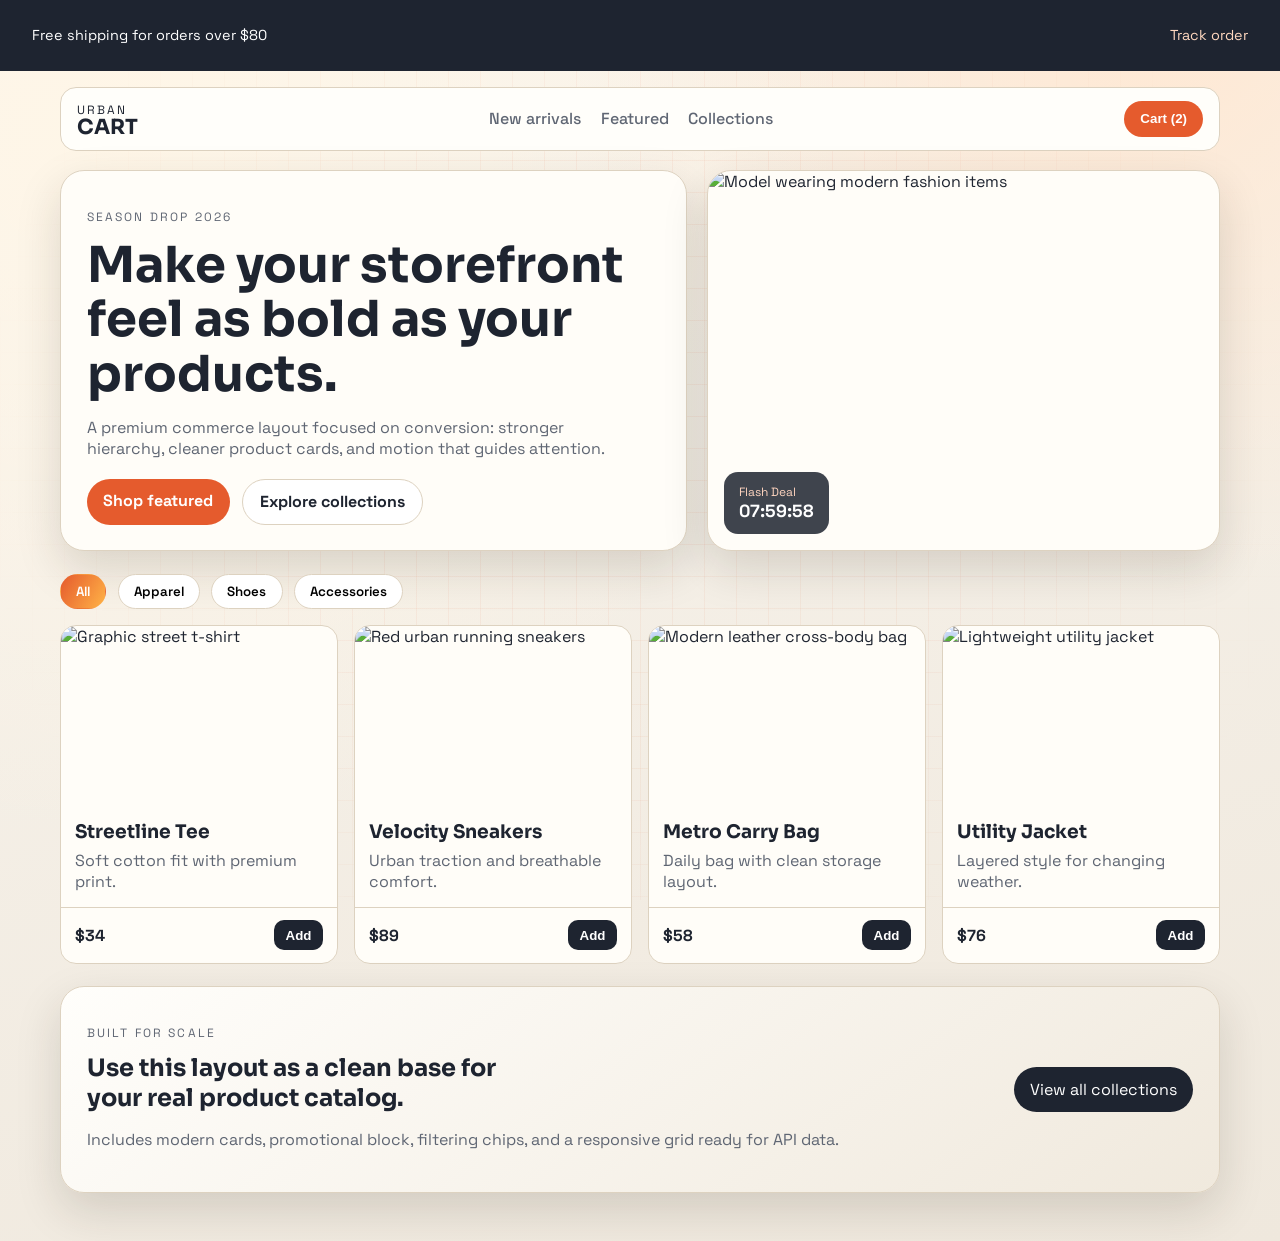
==== commit 6aeda45e: "style: enhance general layout and color scheme for better UX" ====
--- a/index.html
+++ b/index.html
@@ -1,28875 +1,147 @@
-<!doctype html>
-<html lang="vi-VN">
+<!DOCTYPE html>
+<html lang="en">
   <head>
-    <script>
-      window.dataLayer = window.dataLayer || [];
-
-      dataLayer.push({
-        pageType: "Home",
-        pagePlatform: "Web",
-        pageStatus: "Kinh doanh",
-        user: {
-          userId: "",
-          loggedIn: false,
-        },
-      });
-    </script>
-
-    <!-- Google Tag Manager -->
-    <script>
-      (function (w, d, s, l, i) {
-        w[l] = w[l] || [];
-        w[l].push({
-          "gtm.start": new Date().getTime(),
-          event: "gtm.js",
-        });
-        var f = d.getElementsByTagName(s)[0],
-          j = d.createElement(s),
-          dl = l != "dataLayer" ? "&l=" + l : "";
-        j.async = true;
-        j.src = "https://www.googletagmanager.com/gtm.js?id=" + i + dl;
-        f.parentNode.insertBefore(j, f);
-      })(window, document, "script", "dataLayer", "GTM-WKQZL8");
-    </script>
-    <!-- End Google Tag Manager -->
-
-    <meta charset="utf-8" />
+    <meta charset="UTF-8" />
     <meta name="viewport" content="width=device-width, initial-scale=1.0" />
-
-    <title>
-      Thegioididong.com - Điện thoại, Laptop, Phụ kiện, Đồng hồ chính hãng
-    </title>
-    <meta
-      name="keywords"
-      content="Thế giới di động, Thegioididong, điện thoại di động, dtdd, smartphone, tablet, máy tính bảng, laptop, máy tính xách tay, phụ kiện, smartwatch, đồng hồ, tin công nghệ"
-    />
-    <meta
-      name="description"
-      content="Hệ thống bán lẻ điện thoại di động, smartphone, máy tính bảng, tablet, laptop, phụ kiện, smartwatch, đồng hồ chính hãng mới nhất, giá tốt, dịch vụ khách hàng được yêu thích nhất VN"
-    />
-    <meta
-      property="og:title"
-      content="Thegioididong.com - Điện thoại, Laptop, Phụ kiện, Đồng hồ chính hãng"
-    />
-    <meta
-      property="og:description"
-      content="Hệ thống bán lẻ điện thoại di động, smartphone, máy tính bảng, tablet, laptop, phụ kiện, smartwatch, đồng hồ chính hãng mới nhất, giá tốt, dịch vụ khách hàng được yêu thích nhất VN"
-    />
-    <link rel="canonical" href="https://www.thegioididong.com/" />
-    <meta
-      property="og:image"
-      content="https://cdnv2.tgdd.vn/webmwg/2024/ContentMwg/images/default-tgdd.png"
-    />
-
-    <meta content="INDEX,FOLLOW" name="robots" />
-    <meta name="viewport" content="width=device-width" />
-    <meta name="copyright" content="Công ty Cổ phần Thế Giới Di Động" />
-    <meta name="author" content="Công ty Cổ phần Thế Giới Di Động" />
-    <meta http-equiv="audience" content="General" />
-    <meta name="resource-type" content="Document" />
-    <meta name="distribution" content="Global" />
-    <meta name="revisit-after" content="1 days" />
-    <meta name="GENERATOR" content="Công ty Cổ phần Thế Giới Di Động" />
-    <meta http-equiv="X-UA-Compatible" content="IE=edge,chrome=1" />
-    <link href="/favicon_TGDD.ico" rel="shortcut icon" type="image/x-icon" />
-    <link href="/favicon_TGDD.ico" rel="apple-touch-icon" />
-    <link href="/favicon_TGDD.ico" rel="apple-touch-icon-precomposed" />
-    <meta property="og:site_name" content="Thegioididong.com" />
-    <meta property="og:type" content="website" />
-    <meta property="og:locale" content="vi_VN" />
-    <meta property="fb:pages" content="214993791879039" />
-    <meta http-equiv="x-dns-prefetch-control" content="on" />
-
+    <title>Urban Cart - Commerce UI Template</title>
     <link rel="preconnect" href="https://fonts.googleapis.com" />
     <link rel="preconnect" href="https://fonts.gstatic.com" crossorigin />
     <link
-      href="https://fonts.googleapis.com/css2?family=Inter:ital,opsz,wght@0,14..32,100..900;1,14..32,100..900&display=swap"
+      href="https://fonts.googleapis.com/css2?family=Space+Grotesk:wght@400;500;700&family=Sora:wght@400;600;700&display=swap"
       rel="stylesheet"
     />
+    <link rel="stylesheet" href="styles.css" />
+  </head>
+  <body>
+    <div class="page-glow" aria-hidden="true"></div>
 
-    <style>
-      /*  04:21:25 03/03/2026 */
-      .owl-carousel {
-        display: none;
-        width: 100%;
-        -webkit-tap-highlight-color: transparent;
-        position: relative;
-        z-index: 1;
-      }
-      .owl-carousel .owl-stage {
-        position: relative;
-        -ms-touch-action: pan-Y;
-        touch-action: manipulation;
-        -moz-backface-visibility: hidden;
-      }
-      .owl-carousel .owl-stage:after {
-        content: ".";
-        display: block;
-        clear: both;
-        visibility: hidden;
-        line-height: 0;
-        height: 0;
-      }
-      .owl-carousel .owl-stage-outer {
-        position: relative;
-        overflow: hidden;
-        -webkit-transform: translate3d(0, 0, 0);
-      }
-      .owl-carousel .owl-wrapper,
-      .owl-carousel .owl-item {
-        -webkit-backface-visibility: hidden;
-        -moz-backface-visibility: hidden;
-        -ms-backface-visibility: hidden;
-        -webkit-transform: translate3d(0, 0, 0);
-        -moz-transform: translate3d(0, 0, 0);
-        -ms-transform: translate3d(0, 0, 0);
-      }
-      .owl-carousel .owl-item {
-        position: relative;
-        min-height: 1px;
-        float: left;
-        -webkit-backface-visibility: hidden;
-        -webkit-tap-highlight-color: transparent;
-        -webkit-touch-callout: none;
-      }
-      .owl-carousel .owl-item img {
-        display: block;
-        width: 100%;
-      }
-      .owl-carousel .owl-nav.disabled,
-      .owl-carousel .owl-dots.disabled {
-        display: none;
-      }
-      .owl-carousel .owl-nav .owl-prev,
-      .owl-carousel .owl-nav .owl-next,
-      .owl-carousel .owl-dot {
-        cursor: pointer;
-        -webkit-user-select: none;
-        -khtml-user-select: none;
-        -moz-user-select: none;
-        -ms-user-select: none;
-        user-select: none;
-      }
-      .owl-carousel .owl-nav button.owl-prev,
-      .owl-carousel .owl-nav button.owl-next,
-      .owl-carousel button.owl-dot {
-        background: none;
-        color: inherit;
-        border: 0;
-        padding: 0 !important;
-        font: inherit;
-      }
-      .owl-carousel.owl-loaded {
-        display: block;
-      }
-      .owl-carousel.owl-loading {
-        opacity: 0;
-        display: block;
-      }
-      .owl-carousel.owl-hidden {
-        opacity: 0;
-      }
-      .owl-carousel.owl-refresh .owl-item {
-        visibility: hidden;
-      }
-      .owl-carousel.owl-drag .owl-item {
-        -ms-touch-action: pan-y;
-        touch-action: pan-y;
-        -webkit-user-select: none;
-        -moz-user-select: none;
-        -ms-user-select: none;
-        user-select: none;
-      }
-      .owl-carousel.owl-grab {
-        cursor: move;
-        cursor: grab;
-      }
-      .owl-carousel.owl-rtl {
-        direction: rtl;
-      }
-      .owl-carousel.owl-rtl .owl-item {
-        float: right;
-      }
-      .no-js .owl-carousel {
-        display: block;
-      }
-      .owl-carousel .animated {
-        animation-duration: 1000ms;
-        animation-fill-mode: both;
-      }
-      .owl-carousel .owl-animated-in {
-        z-index: 0;
-      }
-      .owl-carousel .owl-animated-out {
-        z-index: 1;
-      }
-      .owl-carousel .fadeOut {
-        animation-name: fadeOut;
-      }
-      @keyframes fadeOut {
-        0% {
-          opacity: 1;
-        }
-        100% {
-          opacity: 0;
-        }
-      }
-      .owl-height {
-        transition: height 500ms ease-in-out;
-      }
-      .owl-carousel .owl-item .owl-lazy {
-        opacity: 0;
-        transition: opacity 400ms ease;
-      }
-      .owl-carousel .owl-item .owl-lazy[src^=""],
-      .owl-carousel .owl-item .owl-lazy:not([src]) {
-        max-height: 0;
-      }
-      .owl-carousel .owl-item img.owl-lazy {
-        transform-style: preserve-3d;
-      }
-      .owl-carousel .owl-video-wrapper {
-        position: relative;
-        height: 100%;
-        background: #000;
-      }
-      .owl-carousel .owl-video-play-icon {
-        position: absolute;
-        height: 80px;
-        width: 80px;
-        left: 50%;
-        top: 50%;
-        margin-left: -40px;
-        margin-top: -40px;
-        background: url("../../lib/owlCarousel/assets/owl.video.play.png")
-          no-repeat;
-        cursor: pointer;
-        z-index: 1;
-        -webkit-backface-visibility: hidden;
-        transition: transform 100ms ease;
-      }
-      .owl-carousel .owl-video-play-icon:hover {
-        -ms-transform: scale(1.3, 1.3);
-        transform: scale(1.3, 1.3);
-      }
-      .owl-carousel .owl-video-playing .owl-video-tn,
-      .owl-carousel .owl-video-playing .owl-video-play-icon {
-        display: none;
-      }
-      .owl-carousel .owl-video-tn {
-        opacity: 0;
-        height: 100%;
-        background-position: center center;
-        background-repeat: no-repeat;
-        background-size: contain;
-        transition: opacity 400ms ease;
-      }
-      .owl-carousel .owl-video-frame {
-        position: relative;
-        z-index: 1;
-        height: 100%;
-        width: 100%;
-      }
-      .owl-theme .owl-nav {
-        margin-top: 10px;
-        text-align: center;
-        -webkit-tap-highlight-color: transparent;
-      }
-      .owl-theme .owl-nav [class*="owl-"] {
-        color: #fff;
-        font-size: 14px;
-        margin: 5px;
-        padding: 4px 7px;
-        background: #d6d6d6;
-        display: inline-block;
-        cursor: pointer;
-        border-radius: 3px;
-      }
-      .owl-theme .owl-nav [class*="owl-"]:hover {
-        background: #869791;
-        color: #fff;
-        text-decoration: none;
-      }
-      .owl-theme .owl-nav .disabled {
-        opacity: 0.5;
-        cursor: default;
-      }
-      .owl-theme .owl-nav.disabled + .owl-dots {
-        margin-bottom: 10px;
-        background: #fff;
-      }
-      .owl-theme .owl-dots {
-        text-align: center;
-        -webkit-tap-highlight-color: transparent;
-      }
-      .owl-theme .owl-dots .owl-dot {
-        display: inline-block;
-        zoom: 1;
-      }
-      .owl-theme .owl-dots .owl-dot span {
-        width: 10px;
-        height: 10px;
-        margin: 5px 7px;
-        background: #d6d6d6;
-        display: block;
-        -webkit-backface-visibility: visible;
-        transition: opacity 200ms ease;
-        border-radius: 30px;
-      }
-      .owl-theme .owl-dots .owl-dot.active span,
-      .owl-theme .owl-dots .owl-dot:hover span {
-        background: #869791;
-      }
-      .owl-theme .owl-nav {
-        margin-top: 10px;
-        text-align: center;
-        -webkit-tap-highlight-color: transparent;
-      }
-      .owl-theme .owl-nav [class*="owl-"] {
-        color: #fff;
-        font-size: 14px;
-        margin: 5px;
-        padding: 4px 7px;
-        background: #d6d6d6;
-        display: inline-block;
-        cursor: pointer;
-        border-radius: 3px;
-      }
-      .owl-theme .owl-nav [class*="owl-"]:hover {
-        background: #869791;
-        color: #fff;
-        text-decoration: none;
-      }
-      .owl-theme .owl-nav .disabled {
-        opacity: 0.5;
-        cursor: default;
-      }
-      .owl-theme .owl-nav.disabled + .owl-dots {
-        margin-top: 10px;
-      }
-      .owl-theme .owl-dots {
-        text-align: center;
-        -webkit-tap-highlight-color: transparent;
-      }
-      .owl-theme .owl-dots .owl-dot {
-        display: inline-block;
-        zoom: 1;
-      }
-      .owl-theme .owl-dots .owl-dot span {
-        width: 10px;
-        height: 10px;
-        margin: 5px 7px;
-        background: #d6d6d6;
-        display: block;
-        -webkit-backface-visibility: visible;
-        transition: opacity 200ms ease;
-        border-radius: 30px;
-      }
-      .owl-theme .owl-dots .owl-dot.active span,
-      .owl-theme .owl-dots .owl-dot:hover span {
-        background: #869791;
-      }
-      .owl-customDots.owl-theme .owl-nav.disabled + .owl-dots {
-        position: absolute;
-        bottom: 3px;
-        left: 0;
-        right: 0;
-      }
-      .owl-customDots.owl-theme .owl-dots .owl-dot span {
-        height: 2px;
-        border-radius: 0;
-        opacity: 0.5;
-        background: #fff;
-        margin: 0 2px;
-      }
-      .owl-customDots.owl-theme .owl-dots .owl-dot.active span,
-      .owl-customDots.owl-theme .owl-dots .owl-dot:hover span {
-        opacity: 1;
-      }
-      #colorbox,
-      #cboxOverlay,
-      #cboxWrapper {
-        position: absolute;
-        top: 0;
-        left: 0;
-        z-index: 99999;
-        overflow: hidden;
-        -webkit-transform: translate3d(0, 0, 0);
-      }
-      #cboxWrapper {
-        max-width: none;
-      }
-      #cboxOverlay {
-        position: fixed;
-        width: 100%;
-        height: 100%;
-      }
-      #cboxMiddleLeft,
-      #cboxBottomLeft {
-        clear: left;
-      }
-      #cboxContent {
-        position: relative;
-      }
-      #cboxLoadedContent {
-        overflow: auto;
-        -webkit-overflow-scrolling: touch;
-      }
-      #cboxTitle {
-        margin: 0;
-      }
-      #cboxLoadingOverlay,
-      #cboxLoadingGraphic {
-        position: absolute;
-        top: 0;
-        left: 0;
-        width: 100%;
-        height: 100%;
-      }
-      #cboxPrevious,
-      #cboxNext,
-      #cboxClose,
-      #cboxSlideshow {
-        cursor: pointer;
-      }
-      .cboxPhoto {
-        float: left;
-        margin: auto;
-        border: 0;
-        display: block;
-        max-width: none;
-        -ms-interpolation-mode: bicubic;
-      }
-      .cboxIframe {
-        width: 100%;
-        height: 100%;
-        display: block;
-        border: 0;
-        padding: 0;
-        margin: 0;
-      }
-      #colorbox,
-      #cboxContent,
-      #cboxLoadedContent {
-        box-sizing: content-box;
-        -moz-box-sizing: content-box;
-        -webkit-box-sizing: content-box;
-      }
-      #cboxOverlay {
-        background: #000;
-        opacity: 0.9;
-        filter: alpha(opacity=90);
-      }
-      #colorbox {
-        outline: 0;
-      }
-      #cboxContent {
-        overflow: visible;
-        background: #fff;
-      }
-      .cboxIframe {
-        background: #fff;
-      }
-      #cboxError {
-        padding: 50px;
-        border: 1px solid #ccc;
-      }
-      #cboxLoadedContent {
-        background: #fff;
-      }
-      #cboxLoadingGraphic {
-        background: url(../images/colorbox/loading.gif) no-repeat center center;
-      }
-      #cboxLoadingOverlay {
-        background: #fff;
-      }
-      #cboxTitle {
-        position: absolute;
-        top: -22px;
-        left: 0;
-        color: #000;
-      }
-      #cboxCurrent {
-        position: absolute;
-        top: -22px;
-        right: 205px;
-        text-indent: -9999px;
-      }
-      #cboxPrevious,
-      #cboxNext,
-      #cboxSlideshow,
-      #cboxClose {
-        border: 0;
-        padding: 0;
-        margin: 0;
-        overflow: visible;
-        text-indent: -9999px;
-        width: 20px;
-        height: 20px;
-        position: absolute;
-        top: -20px;
-        background: url(../images/colorbox/controls.png) no-repeat 0 0;
-      }
-      #cboxPrevious:active,
-      #cboxNext:active,
-      #cboxSlideshow:active,
-      #cboxClose:active {
-        outline: 0;
-      }
-      #cboxPrevious {
-        background-position: 0 0;
-        right: 44px;
-      }
-      #cboxPrevious:hover {
-        background-position: 0 -25px;
-      }
-      #cboxNext {
-        background-position: -25px 0;
-        right: 22px;
-      }
-      #cboxNext:hover {
-        background-position: -25px -25px;
-      }
-      #cboxClose {
-        background-position: -50px 0;
-        right: 0;
-      }
-      #cboxClose:hover {
-        background-position: -50px -25px;
-      }
-      .cboxSlideshow_on #cboxPrevious,
-      .cboxSlideshow_off #cboxPrevious {
-        right: 66px;
-      }
-      .cboxSlideshow_on #cboxSlideshow {
-        background-position: -75px -25px;
-        right: 44px;
-      }
-      .cboxSlideshow_on #cboxSlideshow:hover {
-        background-position: -100px -25px;
-      }
-      .cboxSlideshow_off #cboxSlideshow {
-        background-position: -100px 0;
-        right: 44px;
-      }
-      .cboxSlideshow_off #cboxSlideshow:hover {
-        background-position: -75px -25px;
-      }
-      .cls {
-        position: absolute;
-        right: 10px;
-        top: 11px;
-        width: 20px;
-        height: 20px;
-        cursor: pointer;
-        z-index: 999;
-      }
-      .cls:before {
-        content: "×";
-        font-size: 32px;
-        color: #fff;
-        line-height: 20px;
-        text-align: center;
-        width: 100%;
-        height: 100%;
-        font-family: Tahoma;
-        display: block;
-      }
-      #popupbox {
-        width: 800px;
-        position: relative;
-        background-color: #fff;
-      }
-      #popupbox * {
-        box-sizing: inherit;
-      }
-      #popupbox > b {
-        text-align: center;
-        font-size: 20px;
-        padding: 15px 0 12px 0;
-        display: block;
-        background-color: #333;
-        margin-bottom: 15px;
-        color: #fff;
-      }
-      #popupbox > label {
-        padding: 15px 0;
-        display: block;
-        text-align: center;
-      }
-      #popupbox.login {
-        width: 500px;
-      }
-      #popupbox.login > div {
-        padding: 0 15px;
-        text-align: center;
-      }
-      #popupbox.login > div > * {
-        display: block;
-      }
-      #popupbox.login > div > span {
-        margin-bottom: 10px;
-        line-height: 1.4;
-      }
-      #popupbox.login > div > button {
-        display: inline-block;
-        vertical-align: top;
-      }
-      #popupbox.verify {
-        width: 500px;
-        text-align: center;
-      }
-      #popupbox.verify > p {
-        padding: 0 10px;
-        text-align: center;
-        line-height: 1.4;
-      }
-      #popupbox.verify > div.info {
-        padding: 10px 15px;
-        background-color: #f1f1f1;
-        text-align: center;
-        margin: 10px 0;
-      }
-      #popupbox.verify > div.info > * {
-        display: inline-block;
-        vertical-align: middle;
-      }
-      #popupbox.verify > div.info > img {
-        width: 50px;
-        height: 50px;
-        border-radius: 50%;
-        margin-right: 7px;
-      }
-      #popupbox.verify > div.info > span {
-        text-align: left;
-        line-height: 1.4;
-      }
-      #popupbox.verify > form {
-        padding: 0 10px;
-        text-align: center;
-      }
-      #popupbox.verify > form > * {
-        display: block;
-      }
-      #popupbox.verify > form > b {
-        text-align: center;
-        font-weight: normal;
-        font-size: 16px;
-      }
-      #popupbox.verify > form > input {
-        height: 30px;
-        line-height: 30px;
-        border: 1px solid #ccc;
-        width: 68%;
-        padding: 0 2%;
-        border-radius: 4px;
-        margin: 5px auto;
-      }
-      #popupbox.verify > form > button {
-        display: inline-block;
-      }
-      #popupbox.verify > form > a {
-        padding-top: 10px;
-        color: #0521ff;
-      }
-      #popupbox.verify > form > p {
-        padding: 0 10px;
-        line-height: 1.5;
-      }
-      #popupbox.user-list > form {
-        text-align: center;
-      }
-      #popupbox.user-list > form > * {
-        display: inline-block;
-        vertical-align: middle;
-      }
-      #popupbox.user-list > form > span {
-        text-align: right;
-        width: 180px;
-      }
-      #popupbox.user-list > form > span > b {
-        display: block;
-        font-size: 16px;
-      }
-      #popupbox.user-list > form > div > * {
-        display: inline-block;
-        vertical-align: middle;
-      }
-      #popupbox.user-list > form > div.ul-key {
-        margin: 0 10px;
-        position: relative;
-      }
-      #popupbox.user-list > form > div.ul-key > input {
-        width: 200px;
-        height: 30px;
-        line-height: 30px;
-        border: 1px solid #ccc;
-        border-radius: 4px;
-        padding: 0 30px 0 10px;
-        display: block;
-      }
-      #popupbox.user-list > form > div.ul-key > button {
-        position: absolute;
-        width: 16px;
-        height: 16px;
-        background: transparent
-          url(/ContentMwg/images/campaigns/icon/btn-search.png) no-repeat center
-          top;
-        right: 9px;
-        top: 8px;
-        border: 0;
-        cursor: pointer;
-      }
-      #popupbox.user-list > div {
-        padding: 0 10px;
-        position: relative;
-        max-height: 295px;
-        overflow: hidden;
-        margin: 15px 0;
-        overflow-y: auto;
-      }
-      #popupbox.user-list > div > table {
-        width: 100%;
-      }
-      #popupbox.user-list > div > table th {
-        padding: 7px 10px;
-        background-color: #f1f1f1;
-        font-size: 13px;
-        text-align: left;
-      }
-      #popupbox.user-list > div > table th.tc {
-        text-align: center;
-      }
-      #popupbox.user-list > div > table td {
-        padding: 10px;
-        border-bottom: 1px solid #ccc;
-      }
-      #popupbox.user-list > div > table td > a {
-        color: #0091fb;
-      }
-      #popupbox.user-list > div > table td > a > b {
-        font-weight: normal;
-      }
-      #popupbox.user-list > div > table td.check > b {
-        color: #63bb02;
-        background: transparent url(../images/general/iconcheckout@2x.png)
-          no-repeat left center;
-        background-size: 260px 50px;
-        background-position: -165px -25px;
-        display: inline-block;
-        padding-left: 20px;
-        height: 16px;
-        line-height: 16px;
-        font-weight: normal;
-        font-size: 13px;
-      }
-      #popupbox.user-list > div > table td.tc {
-        text-align: center;
-      }
-      #popupbox.user-list > a.showmore {
-        width: 150px;
-        display: block;
-        margin: 0 auto 15px auto;
-        background-color: #333;
-        color: #fff;
-        text-align: center;
-        height: 30px;
-        line-height: 32px;
-        font-size: 13px;
-      }
-      #popupbox.user-list > div > p {
-        padding: 15px 0 35px 0;
-        font-size: 17px;
-        text-align: center;
-      }
-      #popupbox.history {
-        width: 500px;
-      }
-      #popupbox.history .his-profile {
-        margin: -5px 0 10px 0;
-      }
-      #popupbox.history .his-profile > * {
-        display: inline-block;
-        vertical-align: middle;
-      }
-      #popupbox.history .his-profile > img {
-        width: 50px;
-        height: 50px;
-        border: 1px solid #ccc;
-        margin-right: 5px;
-        border-radius: 50%;
-      }
-      #popupbox.history .his-profile > span > * {
-        display: block;
-      }
-      #popupbox.history .his-profile > span > a {
-        color: #09f;
-        font-size: 16px;
-      }
-      #popupbox.history .his-profile > span > a > i {
-        font-size: 13px;
-        font-style: normal;
-      }
-      #popupbox.history .his-profile > span > span {
-        padding-top: 3px;
-      }
-      #popupbox .content {
-        position: relative;
-        overflow: hidden;
-        padding: 5px 15px;
-        max-height: 350px;
-      }
-      #popupbox .content.scrollbar {
-        overflow-y: auto;
-      }
-      #popupbox .content > * {
-        font-size: 15px;
-        line-height: 1.5 !important;
-        margin-bottom: 10px;
-      }
-      #popupbox .content a {
-        color: #09f;
-      }
-      .scroll {
-        overflow: hidden;
-        overflow-y: scroll !important;
-        -webkit-overflow-scrolling: touch;
-        -ms-scroll-chaining: chained;
-      }
-      @media screen and (max-width: 640px) {
-        #popupbox {
-          width: 460px !important;
-        }
-        #popupbox.user-list > form > * {
-          display: block;
-          margin-bottom: 5px;
-        }
-        #popupbox.user-list > form > span {
-          text-align: center;
-          width: auto;
-        }
-        #popupbox.user-list > form > span > b {
-          display: inline-block;
-          margin-right: 5px;
-        }
-        #popupbox.user-list > form > div.ul-key {
-          width: 262px;
-          margin: 0 auto 5px auto;
-        }
-        #popupbox.user-list > form > div.ul-key > input {
-          width: 220px;
-        }
-        #popupbox.user-list > div > table th:first-child,
-        #popupbox.user-list > div > table td:first-child {
-          text-align: left;
-        }
-        #popupbox.user-list > div > table th:last-child {
-          width: 110px;
-        }
-        #popupbox.user-list > div {
-          padding: 0 5px;
-        }
-      }
-      @media screen and (max-width: 480px) {
-        #popupbox > b {
-          font-size: 16px;
-          font-weight: normal;
-        }
-      }
-      @media screen and (max-width: 414px) {
-        #popupbox {
-          width: 394px !important;
-        }
-      }
-      @media screen and (max-width: 384px) {
-        #popupbox {
-          width: 364px !important;
-        }
-      }
-      @media screen and (max-width: 375px) {
-        #popupbox {
-          width: 355px !important;
-        }
-      }
-      @media screen and (max-width: 360px) {
-        #popupbox {
-          width: 340px !important;
-        }
-      }
-      @media screen and (max-width: 320px) {
-        #popupbox {
-          width: 300px !important;
-        }
-      }
-      .stKCp {
-        max-width: 1200px;
-      }
-      .promote {
-        background-color: #c60004;
-        margin-bottom: 30px;
-        padding: 10px;
-      }
-      .promote-top {
-        display: flex;
-        justify-content: space-between;
-        position: relative;
-        padding-left: 30px;
-      }
-      .promote__title {
-        align-items: center;
-        display: flex;
-        justify-content: center;
-      }
-      .promote__title p {
-        color: #fff;
-        font-size: 12px;
-        margin-left: 10px;
-      }
-      .promote__title p span {
-        color: #fbe77e;
-        font-size: 15px;
-        font-weight: bold;
-      }
-      .promote__title p em {
-        font-style: normal;
-      }
-      .promote-main {
-        display: flex;
-        margin-top: 15px;
-      }
-      .promote__form {
-        background-color: #fefcec;
-        border-radius: 8px;
-        padding: 15px 10px;
-        width: 190px;
-      }
-      .promote__banner {
-        column-gap: 8px;
-        display: grid;
-        grid-auto-rows: minmax(min-content, max-content);
-        grid-template-columns: repeat(5, minmax(0, 1fr));
-        padding-left: 10px;
-        width: calc(100% - 190px);
-      }
-      .promote__banner img {
-        border-radius: 8px;
-        display: block;
-        max-width: 100%;
-        width: 100%;
-      }
-      .promote .form-noti {
-        color: #c60004;
-        font-size: 12px;
-        font-weight: bold;
-        line-height: 18px;
-      }
-      .couponform .item-input {
-        margin-top: 10px;
-      }
-      .couponform .item-input input {
-        border: 1px solid #d6d6d6;
-        border-radius: 8px;
-        height: 38px;
-        padding: 10px;
-        width: 100%;
-      }
-      .couponform .item-input input:focus {
-        border-color: #c60004;
-      }
-      .couponform button {
-        background-color: #bdbdbd;
-        border-radius: 8px;
-        border: unset;
-        color: #fff;
-        margin-top: 10px;
-        padding: 10px;
-        width: 100%;
-        position: relative;
-      }
-      .couponform button.hasvalue {
-        background-color: #c60004;
-      }
-      .form-note {
-        color: #555;
-        font-size: 11px;
-        line-height: 17px;
-        margin-top: 15px;
-      }
-      .promote .required {
-        color: #f00;
-        font-size: 11px;
-        margin: 10px 0 0;
-      }
-      .promote__more {
-        color: #fff;
-        font-size: 12px;
-        line-height: 15px;
-      }
-      .promote__more span {
-        border: 2px solid #fff;
-        border-radius: 50%;
-        height: 24px;
-        display: inline-block;
-        position: relative;
-        width: 24px;
-      }
-      .promote__more span::before,
-      .promote__more span::after {
-        content: "";
-        position: absolute;
-      }
-      .promote__more span::before {
-        background-color: #fff;
-        height: 2px;
-        left: 50%;
-        top: 50%;
-        transform: translate(-50%, -50%);
-        width: 10px;
-      }
-      .promote__more span::after {
-        border-top: 2px solid #fff;
-        border-right: 2px solid #fff;
-        border-radius: 2px;
-        height: 6px;
-        right: 5px;
-        top: calc(50% - 3.5px);
-        transform: rotate(45deg);
-        width: 6px;
-      }
-      .promote__more p {
-        display: inline-block;
-        margin-right: 5px;
-      }
-      .promote-animation {
-        height: 10px;
-        left: 8px;
-        position: absolute;
-        top: 10px;
-        width: 10px;
-      }
-      .promote-animation::before {
-        content: "";
-        position: relative;
-        display: block;
-        width: 300%;
-        height: 300%;
-        box-sizing: border-box;
-        margin-left: -100%;
-        margin-top: -100%;
-        border-radius: 45px;
-        background-color: #fbeda3;
-        -webkit-animation: pulse-ring 1.25s cubic-bezier(0.215, 0.61, 0.355, 1)
-          infinite;
-        animation: pulse-ring 1.25s cubic-bezier(0.215, 0.61, 0.355, 1) infinite;
-      }
-      .promote-animation::after {
-        content: "";
-        position: absolute;
-        left: 0;
-        top: 0;
-        display: block;
-        width: 100%;
-        height: 100%;
-        background-color: #fbe77e;
-        border-radius: 15px;
-        box-shadow: 0 0 8px rgba(0, 0, 0, 0.3);
-        -webkit-animation: pulse-dot 1.25s
-          cubic-bezier(0.455, 0.03, 0.515, 0.955) -0.4s infinite;
-        animation: pulse-dot 1.25s cubic-bezier(0.455, 0.03, 0.515, 0.955) -0.4s
-          infinite;
-      }
-      .promote-done {
-        margin-top: 10px;
-        text-align: center;
-      }
-      .promote-done img {
-        max-width: 44px;
-      }
-      .promote-done b {
-        color: #c60004;
-        display: block;
-        font-weight: bold;
-        margin-top: 10px;
-      }
-      .promote-done p {
-        color: #333;
-        margin-top: 10px;
-        position: relative;
-        padding-left: 15px;
-        text-align: left;
-        font-size: 13px;
-      }
-      .promote-done p::before {
-        background-color: #333;
-        border-radius: 50%;
-        content: "";
-        height: 4px;
-        left: 2px;
-        position: absolute;
-        top: 6px;
-        width: 4px;
-      }
-      .stage-twoKids {
-        background-color: #da8403;
-        display: flex;
-        justify-content: center;
-        align-items: center;
-        position: absolute;
-        top: 0;
-        bottom: 0;
-        left: 0;
-        right: 0;
-        margin: 0 auto;
-        border-radius: 4px;
-        display: none;
-        width: 20px;
-        height: 20px;
-      }
-      .load {
-        display: block;
-        width: 20px;
-        height: 20px;
-        border: 5px solid #fff;
-        border-top: 5px solid transparent;
-        -webkit-animation: load-animate infinite linear 1s;
-        animation: load-animate infinite linear 1s;
-        border-radius: 100%;
-      }
-      .showLding {
-        display: flex;
-      }
-      .PMHCommon .formcode {
-        margin-top: 15px;
-      }
-      .PMHCommon .formcode button {
-        opacity: 0.3;
-      }
-      .PMHCommon .formcode button.hasvalue {
-        opacity: 1;
-        background-color: #2a83e9;
-      }
-      .bg-code.PMHCommon {
-        background-color: #555c;
-      }
-      .PMHCommon .code-form::after {
-        border: 0;
-      }
-      .PMHCommon .code-form-main p {
-        margin-top: 12px;
-        margin-bottom: 8px;
-        font-size: 14px;
-        color: #475467;
-      }
-      .PMHCommon .code-form-main img {
-        height: auto;
-        width: 100%;
-      }
-      .PMHCommon .input-item p {
-        margin-top: 15px;
-        margin-bottom: 10px;
-        font-size: 14px;
-        color: #475467;
-        font-weight: bold;
-      }
-      .PMHCommon .code-title {
-        text-align: left;
-        color: #1d2939 !important;
-        margin-top: 0 !important;
-        font-size: 18px !important;
-      }
-      .PMHCommon .checkbox-icon {
-        width: 16px;
-        height: 16px;
-        background-color: #e8f0fe;
-        border-radius: 4px;
-        border: 1px solid #2a83e9;
-        display: flex;
-        align-items: center;
-        justify-content: center;
-      }
-      .PMHCommon .checkbox-icon svg {
-        width: 16px;
-        height: 16px;
-        stroke: #1a73e8;
-        stroke-width: 3;
-        fill: none;
-      }
-      .PMHCommon .result {
-        text-align: left;
-        margin-top: 20px !important;
-        margin-bottom: 20px !important;
-      }
-      .PMHCommon .code-note {
-        display: flex;
-        gap: 8px;
-        margin-top: 25px;
-      }
-      .PMHCommon .code-btnclose {
-        right: 5px;
-        top: 5px;
-        background-color: unset;
-        border: 0;
-        width: 40px;
-        height: 40px;
-        padding: 0;
-        z-index: 1;
-      }
-      .PMHCommon button.code-btnclose,
-      .code-btnconfirm {
-        margin: auto;
-        border-radius: 9px;
-        display: block;
-        position: unset;
-        background-color: unset;
-        border: 0;
-        background: #2a83e9;
-        color: #fff;
-        padding: 8px 19px;
-        text-align: center;
-        width: 100%;
-      }
-      .PMHCommon button.code-btnclose::before,
-      .PMHCommon button.code-btnclose::after {
-        position: unset;
-      }
-      .PMHCommon .code-form-img {
-        text-align: left;
-      }
-      .PMHCommon .code-form-img span {
-        margin-top: 20px;
-      }
-      .code-form.PMHCommon {
-        background-color: #fff !important;
-      }
-      .PMHCommon.code-form::after,
-      .PMHCommon.code-form::before {
-        border: 0;
-      }
-      .PMHCommon .code-form-img b {
-        color: #1d2939;
-        font-weight: 600;
-        font-size: 18px;
-      }
-      .PMHCommon .stage-twoKids {
-        background-color: #2a83e9;
-        top: 26%;
-        left: 38%;
-      }
-      .PMHAir .formcode {
-        margin-top: 15px;
-      }
-      .formcode {
-        margin-top: 10px;
-      }
-      .formcode .input-item {
-        margin-bottom: 10px;
-      }
-      .formcode input {
-        border-radius: 8px;
-        border: 1px solid #d6d6d6;
-        height: 38px;
-        padding: 10px;
-        width: 100%;
-      }
-      .formcode input:focus {
-        border: 1px solid #c60004;
-      }
-      .formcode button {
-        background-color: #bdbdbd;
-        border-radius: 9px;
-        border: unset;
-        color: #fff;
-        cursor: pointer;
-        padding: 10px;
-        pointer-events: none;
-        width: 100%;
-        position: relative;
-      }
-      .PMHAir .formcode button {
-        opacity: 0.3;
-      }
-      .formcode button.hasvalue {
-        background-color: #da8403;
-        pointer-events: unset;
-      }
-      .PMHAir .formcode button.hasvalue {
-        opacity: 1;
-      }
-      .bg-code {
-        background-color: rgba(0, 0, 0, 0.9);
-        bottom: 0;
-        display: none;
-        left: 0;
-        margin: auto;
-        position: fixed;
-        right: 0;
-        top: 0;
-        z-index: 99;
-      }
-      .bg-code.PMHAir {
-        background-color: #555c;
-      }
-      .code-form {
-        background-color: #fffbe5;
-        border-radius: 12px;
-        display: none;
-        max-width: 340px;
-        left: 50%;
-        padding: 25px 20px;
-        position: fixed;
-        top: 50%;
-        transform: translate(-50%, -50%);
-        width: 100%;
-        z-index: 100;
-      }
-      .code-form::before {
-        border: 2px solid #da8403;
-        border-radius: 12px;
-        content: "";
-        height: calc(100% - 9px);
-        left: 3px;
-        position: absolute;
-        top: 3px;
-        width: calc(100% - 9px);
-        z-index: -1;
-      }
-      .code-form::after {
-        border: 1px solid #da8403;
-        border-radius: 10px;
-        content: "";
-        height: calc(100% - 14px);
-        left: 6px;
-        position: absolute;
-        top: 6px;
-        width: calc(100% - 14px);
-        z-index: -1;
-      }
-      .PMHAir .code-form::after {
-        border: 0;
-      }
-      .code-title {
-        font-weight: bold;
-        text-align: center;
-      }
-      .code-title span {
-        color: #c60004;
-      }
-      .PMHAir .code-form-main p {
-        margin-top: 12px;
-        margin-bottom: 8px;
-        font-size: 14px;
-        color: #475467;
-      }
-      .PMHAir .input-item p {
-        margin-top: 15px;
-        margin-bottom: 10px;
-        font-size: 14px;
-        color: #475467;
-        font-weight: bold;
-      }
-      .PMHAir .code-title {
-        text-align: left;
-        color: #1d2939 !important;
-        margin-top: 0 !important;
-        font-size: 18px !important;
-      }
-      .PMHAir .checkbox-icon {
-        width: 16px;
-        height: 16px;
-        background-color: #e8f0fe;
-        border-radius: 4px;
-        border: 1px solid #2a83e9;
-        display: flex;
-        align-items: center;
-        justify-content: center;
-      }
-      .PMHAir .checkbox-icon svg {
-        width: 16px;
-        height: 16px;
-        stroke: #1a73e8;
-        stroke-width: 3;
-        fill: none;
-      }
-      .PMHAir .result {
-        text-align: left;
-        margin-top: 20px !important;
-        margin-bottom: 20px !important;
-      }
-      .code-note {
-        margin-top: 25px;
-      }
-      .PMHAir .code-note {
-        display: flex;
-        gap: 8px;
-        margin-top: 25px;
-      }
-      .code-note p {
-        font-size: 11px;
-      }
-      .code-note p.required {
-        color: #f00;
-      }
-      .code-btnclose {
-        border: 1px solid #dbdbdb;
-        background-color: #fff;
-        border-radius: 8px;
-        cursor: pointer;
-        position: absolute;
-        padding: 7px 30px 7px 15px;
-        right: 0;
-        top: -40px;
-      }
-      .PMHAir .code-btnclose {
-        right: 10px;
-        top: 10px;
-        background-color: unset;
-        border: 0;
-      }
-      .PMHAir button.code-btnclose,
-      .code-btnconfirm {
-        margin: auto;
-        border-radius: 9px;
-        display: block;
-        position: unset;
-        background-color: unset;
-        border: 0;
-        background: #2a83e9;
-        color: #fff;
-        padding: 8px 19px;
-        text-align: center;
-        width: 100%;
-      }
-      .PMHAir button.code-btnclose::before,
-      .PMHAir button.code-btnclose::after {
-        position: unset;
-      }
-      .code-btnclose::before,
-      .code-btnclose::after {
-        background-color: #626262;
-        content: "";
-        height: 16px;
-        position: absolute;
-        right: 19px;
-        top: 12px;
-        width: 1px;
-      }
-      .code-btnclose::before {
-        transform: rotate(45deg);
-      }
-      .code-btnclose::after {
-        transform: rotate(-45deg);
-      }
-      .code-form-img {
-        text-align: center;
-      }
-      .PMHAir .code-form-img {
-        text-align: left;
-      }
-      .code-form-img span {
-        color: #333;
-        display: block;
-        font-weight: bold;
-        margin-top: 10px;
-      }
-      .PMHAir .code-form-img span {
-        text-align: center;
-      }
-      .code-form-img b {
-        color: #da8403;
-      }
-      .code-form-list .sfcpPhone {
-        font-weight: bold;
-      }
-      .code-form-list li {
-        color: #333;
-        margin-top: 10px;
-        padding-left: 20px;
-        position: relative;
-      }
-      .code-form-list li::before {
-        background-color: #333;
-        border-radius: 50%;
-        content: "";
-        height: 4px;
-        left: 7px;
-        position: absolute;
-        top: 6px;
-        width: 4px;
-      }
-      .bannerFirstCp {
-        max-width: 1200px;
-        margin: 0 auto 20px;
-        cursor: pointer;
-      }
-      .bannerFirstCp img {
-        width: 100%;
-      }
-      .lnkFS {
-        text-align: center;
-        width: 144px;
-        display: block;
-        margin: 20px auto 5px;
-        border-radius: 30px;
-        border: solid 1px #bc7103;
-        padding: 10px;
-        font-weight: bold;
-        color: #bc000c;
-        background-color: #f9cb70;
-      }
-      .popupPMHDmx .code-form {
-        background-color: #f3f8fe;
-      }
-      .code-form.PMHAir {
-        background-color: #fff !important;
-        max-width: 360px;
-        max-height: 338px;
-      }
-      .popupPMHDmx .code-form::before,
-      .popupPMHDmx .code-form::after {
-        border-color: #1b65c5;
-      }
-      .PMHAir.code-form::after,
-      .PMHAir.code-form::before {
-        border: 0;
-      }
-      .popupPMHDmx .lnkFS {
-        border: solid 1px #4b83c6;
-        background-color: #0358bc;
-        color: #fff;
-      }
-      .popupPMHDmx .code-form-img b {
-        color: #1b65c5;
-      }
-      .PMHAir .code-form-img b {
-        color: #1d2939;
-        font-weight: 600;
-        font-size: 18px;
-      }
-      .popupPMHDmx .formcode button.hasvalue,
-      .popupPMHDmx .stage-twoKids {
-        background-color: #2377e8;
-      }
-      @keyframes pulse-ring {
-        0% {
-          transform: scale(0.33);
-        }
-        80%,
-        100% {
-          opacity: 0;
-        }
-      }
-      @keyframes pulse-dot {
-        0% {
-          transform: scale(0.8);
-        }
-        50% {
-          transform: scale(1);
-        }
-        100% {
-          transform: scale(0.8);
-        }
-      }
-      .hide {
-        display: none;
-      }
-      .banner-pmh {
-        bottom: 60px;
-        cursor: pointer;
-        left: 15px;
-        position: fixed;
-        width: 60px;
-        z-index: 9;
-      }
-      .banner-pmh img {
-        display: block;
-        width: 100%;
-      }
-      .banner-pmh span {
-        background-color: #98a2b3;
-        border-radius: 50%;
-        cursor: pointer;
-        height: 18px;
-        position: absolute;
-        right: -9px;
-        top: -9px;
-        width: 18px;
-      }
-      .banner-pmh span:before,
-      .banner-pmh span::after {
-        background-color: #fff;
-        border-radius: 2px;
-        content: "";
-        height: 2px;
-        left: 3px;
-        position: absolute;
-        top: 8px;
-        width: 12px;
-      }
-      .banner-pmh span:before {
-        transform: rotate(45deg);
-      }
-      .banner-pmh span:after {
-        transform: rotate(-45deg);
-      }
-      .PMHWatch {
-        background-color: #fff !important;
-        padding: 0 0 15px;
-        text-align: left;
-        z-index: 100000000;
-      }
-      .PMHWatch::before,
-      .PMHWatch::after {
-        display: none;
-      }
-      .PMHWatch .code-title {
-        color: #1d2939;
-        font-size: 18px;
-        line-height: 28px;
-        margin-top: 8px;
-        text-align: left;
-      }
-      .code-form-top {
-        padding: 20px 0 10px;
-      }
-      code-form-top p {
-        color: #475467;
-      }
-      .PMHWatch .forminput {
-        padding: 16px 0;
-      }
-      .listgift li {
-        align-items: center;
-        border: 2px solid #f1f1f1;
-        border-radius: 8px;
-        display: flex;
-        margin-bottom: 8px;
-        min-height: 90px;
-        position: relative;
-      }
-      .listgift li::before,
-      .listgift li::after {
-        background-color: #fff;
-        border: 2px solid #f1f1f1;
-        content: "";
-        position: absolute;
-        width: 8px;
-        height: 4px;
-        left: 78px;
-      }
-      .listgift li::before {
-        top: -2px;
-        border-bottom-left-radius: 20px;
-        border-bottom-right-radius: 20px;
-        border-top: 0;
-      }
-      .listgift li::after {
-        bottom: -2px;
-        border-top-left-radius: 20px;
-        border-top-right-radius: 20px;
-        border-bottom: 0;
-      }
-      .listgift .icongift {
-        align-items: center;
-        border-right: 2px dashed #f1f1f1;
-        display: flex;
-        justify-content: center;
-        width: 85px;
-      }
-      .listgift .icongift img {
-        max-width: 65px;
-      }
-      .listgift .content-gift {
-        padding: 12px 16px;
-        width: calc(100% - 85px);
-      }
-      .listgift .content-gift h4 {
-        color: #333;
-        font-size: 14px;
-        font-weight: bold;
-      }
-      .listgift .content-gift p {
-        color: #666;
-        font-size: 10px;
-        line-height: 13px;
-        margin-top: 4px;
-      }
-      .forminput h4 {
-        font-weight: bold;
-      }
-      .inputgender {
-        display: flex;
-        margin: 15px 0;
-      }
-      .inputgender > div {
-        align-items: center;
-        cursor: pointer;
-        display: flex;
-        margin-right: 20px;
-      }
-      .inputgender > div label {
-        cursor: pointer;
-      }
-      .inputgender > div input {
-        cursor: pointer;
-      }
-      .formcode .inputgender input {
-        border-color: #d0d5dd;
-        height: 16px;
-        width: 16px;
-      }
-      .forminput input[type="radio"]:checked,
-      .forminput input[type="radio"]:not(:checked) {
-        left: -9999px;
-        position: absolute;
-      }
-      .forminput input[type="radio"]:checked + label,
-      .forminput input[type="radio"]:not(:checked) + label {
-        cursor: pointer;
-        color: #666;
-        display: inline-block;
-        font-size: 12px;
-        line-height: 18px;
-        position: relative;
-        padding-left: 25px;
-      }
-      .forminput input[type="radio"]:checked + label:before,
-      .forminput input[type="radio"]:not(:checked) + label:before {
-        border: 1px solid #d0d5dd;
-        border-radius: 100%;
-        background: #fff;
-        content: "";
-        height: 16px;
-        left: 0;
-        position: absolute;
-        top: 0;
-        width: 16px;
-      }
-      .forminput input[type="radio"]:checked + label:before {
-        background-color: #e3f1fe;
-        border-color: #2a83e9;
-      }
-      .forminput input[type="radio"]:checked + label:after,
-      .forminput input[type="radio"]:not(:checked) + label:after {
-        border-radius: 100%;
-        background: #2a83e9;
-        content: "";
-        height: 6px;
-        left: 6px;
-        position: absolute;
-        top: calc(50% - 3px);
-        -webkit-transition: all 0.3s ease;
-        transition: all 0.3s ease;
-        width: 6px;
-      }
-      .forminput input[type="radio"]:not(:checked) + label:after {
-        opacity: 0;
-        -webkit-transform: scale(0);
-        transform: scale(0);
-      }
-      .forminput input[type="radio"]:checked + label:after {
-        opacity: 1;
-        -webkit-transform: scale(1);
-        transform: scale(1);
-      }
-      .formcode .inputtext input {
-        border-color: #eaecf0;
-        height: 40px;
-        padding: 11px 12px;
-      }
-      .inputtext {
-        margin-bottom: 10px;
-        position: relative;
-      }
-      .inputtext input:focus {
-        outline: 0;
-      }
-      .inputtext label {
-        color: #999;
-        font-size: 12px;
-        font-weight: normal;
-        line-height: 18px;
-        left: 12px;
-        position: absolute;
-        pointer-events: none;
-        top: 50%;
-        transition: all 0.3s ease;
-        transform: translateY(-50%);
-      }
-      .inputtext input:focus ~ label,
-      .inputtext input:valid ~ label {
-        background-color: #fff;
-        color: #98a2b3;
-        font-size: 10px;
-        line-height: 16px;
-        padding: 0 4px;
-        top: 1px;
-      }
-      .tick-agree {
-        color: #101828;
-        font-size: 12px;
-        display: flex;
-        line-height: 18px;
-      }
-      .tick-agree input[type="checkbox"] {
-        display: none;
-        height: 0;
-        width: 0;
-      }
-      .tick-agree input[type="checkbox"] + label {
-        display: flex;
-        margin-right: 10px;
-        transition: color 250ms cubic-bezier(0.4, 0, 0.23, 1);
-      }
-      .tick-agree input[type="checkbox"]:checked + label > span {
-        background-color: #e3f1fe;
-        border: 1px solid #2a83e9;
-        animation: shrink-bounce 200ms cubic-bezier(0.4, 0, 0.23, 1);
-      }
-      .tick-agree input[type="checkbox"] + label > span {
-        background-color: transparent;
-        border: 1px solid #d0d5dd;
-        border-radius: 3px;
-        cursor: pointer;
-        height: 16px;
-        position: relative;
-        transition: all 250ms cubic-bezier(0.4, 0, 0.23, 1);
-        width: 16px;
-      }
-      .tick-agree input[type="checkbox"]:checked + label > span:before {
-        animation: checkbox-check 125ms 250ms cubic-bezier(0.4, 0, 0.23, 1)
-          forwards;
-        border-right: 2px solid transparent;
-        border-bottom: 2px solid transparent;
-        content: "";
-        left: 7px;
-        position: absolute;
-        top: 8px;
-        transform: rotate(45deg);
-        transform-origin: 110% 20%;
-      }
-      .PMHWatch .formcode button {
-        font-size: 16px;
-        font-weight: bold;
-        line-height: 24px;
-      }
-      .PMHWatch .code-btnclose {
-        border: 0;
-        height: 30px;
-        padding: 0;
-        right: 10px;
-        top: 20px;
-        width: 30px;
-      }
-      .PMHWatch .code-btnclose::before,
-      .PMHWatch .code-btnclose::after {
-        border: 1px solid #98a2b3;
-      }
-      .PMHWatch .code-form-img,
-      .PMHWatch .code-form-img {
-        padding: 35px 25px 20px;
-        text-align: left;
-      }
-      .PMHWatch .error-title,
-      .PMHWatch .result-title,
-      .PMHWatch .done-title {
-        display: block;
-        font-size: 16px;
-        margin: 15px 0;
-      }
-      .PMHWatch .done-title {
-        color: #1d2939;
-      }
-      .PMHWatch .code-form-img .code-btnclose {
-        background-color: #2a83e9;
-        color: #fff;
-        height: 38px;
-        left: 0;
-        position: relative;
-        right: 0;
-        width: 100%;
-      }
-      .PMHWatch .code-form-img .code-btnclose::before,
-      .PMHWatch .code-form-img .code-btnclose::after {
-        display: none;
-      }
-      .PMHWatch .code-form-img svg {
-        margin: 0 !important;
-      }
-      .PMHWatch .code-btnconfirm {
-        margin-top: 15px;
-        padding: 10px 19px;
-      }
-      .PMHWatch .result-done {
-        color: #475467;
-        margin-bottom: 10px;
-      }
-      .PMHWatch .bg-code {
-        z-index: 100000000;
-      }
-      .PMHWatch .formcode {
-        padding: 0 16px;
-      }
-      .PMHWatch .formcode .dcap {
-        margin: 0 -16px;
-      }
-      .PMHWatch .formcode button.hasvalue {
-        background-color: #2a83e9;
-      }
-      .PMHWatch .formcode .inputtext input:focus {
-        background-color: #fff;
-      }
-      .PMHWatch .formcode .inputtext input:-webkit-autofill {
-        background-color: #fff !important;
-        -webkit-box-shadow: 0 0 0 1000px white inset !important;
-        -webkit-text-fill-color: #000 !important;
-      }
-      .PMHWatch .stage-twoKids {
-        background-color: #2a83e9;
-      }
-      .PMHWXiaomi .code-form-img span {
-        text-align: center;
-      }
-      .PMHWXiaomi .code-form-main p {
-        text-align: center;
-      }
-      @keyframes checkbox-check {
-        0% {
-          width: 0;
-          height: 0;
-          border-color: #2a83e9;
-          transform: translate3d(0, 0, 0) rotate(45deg);
-        }
-        100% {
-          width: 3px;
-          height: 9px;
-          border-color: #2a83e9;
-          transform: translate3d(0, -4px, 0) rotate(45deg);
-        }
-      }
-      #easychatgpt-widget {
-        z-index: 9;
-        position: fixed;
-      }
-      * {
-        box-sizing: border-box;
-      }
-      body.not-found {
-        background-color: #fff;
-      }
-      .owl-carousel.listproduct .item {
-        width: auto;
-      }
-      .owl-carousel.listproduct .item:first-child {
-        border: 0;
-      }
-      .owl-carousel.listproduct .owl-wrapper {
-        display: flex !important;
-      }
-      .owl-carousel.listproduct .owl-item {
-        display: flex;
-      }
-      .owl-carousel.listproduct .item {
-        width: 100%;
-      }
-      .owl-carousel.listproduct .owl-item:first-child {
-        border-left: 1px solid #f1f1f1;
-      }
-      .owl-carousel.listproduct .owl-item {
-        border-bottom: 1px solid #f1f1f1;
-        border-top: 1px solid #f1f1f1;
-        border-right: 1px solid #f1f1f1;
-      }
-      .owl-carousel .owl-buttons div {
-        background: rgba(255, 255, 255, 0.9) !important;
-        height: 60px;
-        width: 30px;
-        position: absolute;
-        top: 50%;
-        transform: translateY(-50%);
-        z-index: 2;
-      }
-      .owl-carousel .owl-buttons div::before {
-        border-top: 3px solid #666;
-        border-right: 3px solid #666;
-        content: "";
-        height: 22px;
-        position: absolute;
-        top: 18px;
-        width: 22px;
-      }
-      .owl-carousel .owl-prev {
-        box-shadow:
-          6px 0 4px rgba(0, 0, 0, 0.05),
-          4px 0 4px rgba(0, 0, 0, 0.09);
-        border-radius: 0 4px 4px 0;
-        left: 0;
-      }
-      .owl-carousel .owl-next {
-        box-shadow:
-          -6px 0 4px rgba(0, 0, 0, 0.05),
-          -4px 0 4px rgba(0, 0, 0, 0.09);
-        border-radius: 4px 0 0 4px;
-        right: 0;
-      }
-      .owl-carousel .owl-prev::before {
-        left: 10px;
-        transform: rotate(-135deg);
-      }
-      .owl-carousel .owl-next::before {
-        transform: rotate(45deg);
-        right: 8px;
-      }
-      * {
-        margin: 0;
-        padding: 0;
-      }
-      img {
-        border: 0;
-      }
-      a {
-        text-decoration: none;
-        transition: 0.2s;
-        color: #288ad6;
-      }
-      ul,
-      ol {
-        list-style: none;
-      }
-      .clr {
-        clear: both;
-      }
-      .clearfix {
-        display: block;
-      }
-      .clearfix:after {
-        content: "";
-        display: block;
-        clear: both;
-      }
-      body,
-      input,
-      button,
-      option,
-      textarea,
-      label,
-      select,
-      legend,
-      h1,
-      h2,
-      h3,
-      h4,
-      h5,
-      h6,
-      h1 a,
-      h2 a,
-      h3 a,
-      h4 a,
-      h5 a,
-      h6 a {
-        font:
-          14px/18px Arial,
-          Helvetica,
-          sans-serif;
-        color: #333;
-        outline: 0;
-      }
-      body {
-        min-width: 1024px;
-      }
-      p {
-        -webkit-margin-before: 0;
-        -webkit-margin-after: 0;
-        -webkit-margin-start: 0;
-        -webkit-margin-end: 0;
-        text-rendering: geometricPrecision;
-      }
-      input[type="text"],
-      input[type="tel"],
-      textarea {
-        -webkit-appearance: none;
-      }
-      [class^="iconfeed-"],
-      [class*="iconfeed-"] {
-        background-image: url(//cdnv2.tgdd.vn/webmwg/2024/ContentMwg/images/icon_global.webp);
-        background-repeat: no-repeat;
-        display: inline-block;
-        width: 75px;
-        height: 108px;
-        vertical-align: middle;
-        background-size: 100px 145px;
-      }
-      .iconfeed-dmx {
-        background-position: -2px -57px;
-        width: 53px;
-        height: 53px;
-      }
-      .iconfeed-tgdd {
-        background-position: 0 -2px;
-        width: 53px;
-        height: 53px;
-      }
-      .iconfeed-radio {
-        background-position: -57px -32px;
-        width: 19px;
-        height: 19px;
-      }
-      .iconfeed-radio.active {
-        background-position: -57px -57px;
-        width: 19px;
-        height: 19px;
-      }
-      [class^="iconratingnew-"],
-      [class*="iconratingnew-"] {
-        background-image: url(//cdnv2.tgdd.vn/webmwg/2024/ContentMwg/images/icon-comment.webp);
-        background-repeat: no-repeat;
-        display: inline-block;
-        height: 30px;
-        width: 30px;
-        line-height: 30px;
-        vertical-align: middle;
-        background-size: 152px 58px;
-      }
-      .iconratingnew-redstar {
-        background-position: -72px 0;
-        width: 20px;
-        height: 19px;
-      }
-      .iconratingnew-redstar--big {
-        background-position: -124px -30px;
-        width: 28px;
-        height: 27px;
-      }
-      .iconratingnew-circlestar {
-        background-position: -100px 0;
-        width: 16px;
-        height: 16px;
-      }
-      .iconratingnew-circlestar--big {
-        background-position: -5px -32px;
-        width: 18px;
-        height: 18px;
-      }
-      .iconratingnew-star--big {
-        background-position: -125px -1px;
-        width: 27px;
-        height: 27px;
-      }
-      .iconratingnew-star--big.active {
-        background-position: -1px -1px;
-        width: 27px;
-        height: 27px;
-      }
-      .iconratingnew-star--medium {
-        background-position: -38px 0;
-        width: 23px;
-        height: 23px;
-      }
-      .iconratingnew-star--medium.active {
-        background-position: -38px -27px;
-        width: 23px;
-        height: 23px;
-      }
-      .iconratingnew-star--small {
-        background-position: -72px -32px;
-        width: 16px;
-        height: 16px;
-      }
-      .iconratingnew-star--small.active {
-        background-position: -93px -32px;
-        width: 16px;
-        height: 16px;
-      }
-      [class^="iconlogo-"],
-      [class*="iconlogo-"] {
-        background-repeat: no-repeat;
-        display: inline-block;
-        height: 24px;
-        width: 80px;
-        line-height: 30px;
-        vertical-align: middle;
-        background-size: 250px 200px;
-      }
-      [class^="iconlogo-"].visible,
-      [class*="iconlogo-"].visible {
-        background-image: url(//cdnv2.tgdd.vn/webmwg/2024/ContentMwg/images/DMX/Global/Desktop/Logo-webmoi-min.png);
-      }
-      .iconlogo-fashion {
-        background-position: -85px -29px;
-      }
-      .iconlogo-ji {
-        background-position: -170px -58px;
-      }
-      .iconlogo-bachhoaxanh {
-        background-position: -170px 0;
-      }
-      .iconlogo-cycle {
-        background-position: -85px -58px;
-      }
-      .iconlogo-thegioididong {
-        background-position: 0 0;
-      }
-      .iconlogo-dienmayxanh {
-        background-position: -85px 0;
-      }
-      .iconlogo-kids {
-        background-position: -85px -120px;
-      }
-      .iconlogo-topzone {
-        background-position: 0 -58px;
-      }
-      .iconlogo-sport {
-        background-position: 0 -29px;
-      }
-      .iconlogo-tantam {
-        background-position: -170px -90px;
-      }
-      .iconlogo-ankhang {
-        background-position: -85px -90px;
-      }
-      .iconlogo-4kfarm {
-        background-position: 0 -90px;
-      }
-      .iconlogo-vieclam {
-        background-position: 0 -120px;
-      }
-      .iconlogo-erablue {
-        background-position: -170px -120px;
-      }
-      section {
-        width: 100%;
-        max-width: 1200px;
-        margin: auto;
-      }
-      #gb-top-page {
-        bottom: 15px;
-        position: fixed;
-        right: 15px;
-        display: none;
-        background: rgba(0, 0, 0, 0.6);
-        color: #fff;
-        font-size: 18px;
-        -ms-border-radius: 50%;
-        border-radius: 50%;
-        width: 30px;
-        height: 30px;
-        line-height: 29px;
-        text-align: center;
-        cursor: pointer;
-        z-index: 99;
-      }
-      .over-flow {
-        overflow: hidden !important;
-      }
-      .relative {
-        position: relative !important;
-      }
-      .hide {
-        display: none !important;
-      }
-      .disabled {
-        pointer-events: none !important;
-      }
-      .preloader.preall {
-        position: fixed;
-      }
-      #dldingtext {
-        background: rgba(0, 0, 0, 0.9);
-        border-radius: 5px 5px 0 0;
-        bottom: 0;
-        color: #fff;
-        display: none;
-        padding: 10px 15px;
-        position: fixed;
-        right: 0;
-        z-index: 99999;
-      }
-      .locationbox__overlay {
-        position: fixed;
-        top: 0;
-        left: 0;
-        right: 0;
-        bottom: 0;
-        z-index: 12;
-        background: rgba(0, 0, 0, 0.75);
-        display: none;
-        margin: auto;
-      }
-      .locationbox {
-        background: #fff;
-        position: fixed;
-        z-index: 13;
-        max-width: 476px;
-        align-items: center;
-        margin: auto;
-        display: none;
-        width: 100%;
-        top: 50%;
-        transform: translateY(-50%);
-        left: 0;
-        right: 0;
-        border-radius: 8px;
-      }
-      .locationbox__item {
-        display: inline-block;
-        color: #fff;
-        text-overflow: ellipsis;
-        white-space: nowrap;
-        overflow: hidden;
-        width: calc(100% - 45px);
-      }
-      .locationbox__item span {
-        text-transform: capitalize;
-      }
-      .locationbox__item.locationbox__item--right {
-        width: 100%;
-        border-bottom: 1px solid #e0e0e0;
-        padding: 17px 10px;
-        position: relative;
-        text-align: center;
-        color: #333;
-      }
-      .locationbox__item.locationbox__item--right p {
-        text-align: center;
-        font-weight: bold;
-      }
-      .locationbox__item.locationbox__item--right > a:not(.cls-location) {
-        position: absolute;
-        top: 10px;
-        right: 10px;
-        background-color: #fff;
-        border: 1px solid #e0e0e0;
-        border-radius: 4px;
-        color: #333;
-        cursor: pointer;
-        line-height: 21px;
-        padding: 7px;
-        text-align: right;
-        width: 67px;
-      }
-      .locationbox__item.locationbox__item--right > a:not(.cls-location):before,
-      .locationbox__item.locationbox__item--right > a:not(.cls-location):after {
-        background-color: #333;
-        content: "";
-        left: 13px;
-        height: 14px;
-        position: absolute;
-        top: 10px;
-        width: 1px;
-      }
-      .locationbox__item.locationbox__item--right
-        > a:not(.cls-location):before {
-        transform: rotate(45deg);
-      }
-      .locationbox__item.locationbox__item--right > a:not(.cls-location):after {
-        transform: rotate(-45deg);
-      }
-      .locationbox__popup.new-popup {
-        position: relative;
-        top: 0;
-        width: 100%;
-      }
-      .locationbox__popup .locationbox__popup--cnt {
-        position: relative;
-        overflow: visible;
-        background-color: #fff;
-        padding: 15px 45px;
-        line-height: 25px;
-        border-radius: 4px;
-      }
-      .locationbox__popup
-        .locationbox__popup--cnt.locationbox__popup--suggestion {
-        padding: 10px 5px;
-        max-width: 330px;
-        margin: 0 auto;
-        position: absolute;
-        left: -150%;
-        right: 0;
-        top: -30px;
-      }
-      .locationbox__popup
-        .locationbox__popup--cnt.locationbox__popup--suggestion:before,
-      .locationbox__popup
-        .locationbox__popup--cnt.locationbox__popup--suggestion:after {
-        content: "";
-        width: 0;
-        height: 0;
-        border-style: solid;
-        border-width: 0 8px 9px 8px;
-        position: absolute;
-        top: -8px;
-        border-color: transparent transparent #4a90e2 transparent;
-        left: 46%;
-      }
-      .locationbox__popup
-        .locationbox__popup--cnt.locationbox__popup--suggestion
-        > div
-        p {
-        padding-left: 0;
-      }
-      .locationbox__popup
-        .locationbox__popup--cnt.locationbox__popup--suggestion
-        .btn-block {
-        display: block;
-        overflow: hidden;
-        line-height: normal;
-        margin: 6px auto 2px;
-        text-align: center;
-      }
-      .locationbox__popup
-        .locationbox__popup--cnt.locationbox__popup--suggestion
-        .btn-block
-        .btn-location {
-        background: #f97e0f;
-        border-radius: 4px;
-        padding: 10px;
-        color: #fff;
-        display: inline-block;
-        width: 112px;
-        text-align: center;
-      }
-      .locationbox__popup
-        .locationbox__popup--cnt.locationbox__popup--suggestion
-        .btn-block
-        .btn-location.gray {
-        background: #999;
-      }
-      .locationbox__popup .accept {
-        position: relative;
-        display: block;
-        padding: 12px 0 7px;
-        text-align: center;
-      }
-      .locationbox__popup .accept .btnConfirm {
-        display: inline-block;
-        overflow: hidden;
-        padding: 13px 10px;
-        border-radius: 4px;
-        font-size: 14px;
-        width: 90%;
-        line-height: normal;
-        text-transform: uppercase;
-        color: #fff;
-        text-align: center;
-        background: #fd6e1d;
-        background: -webkit-gradient(
-          linear,
-          0% 0,
-          0% 100%,
-          from(#fd6e1d),
-          to(#f59000)
-        );
-        background: -webkit-linear-gradient(top, #f59000, #fd6e1d);
-        background: -moz-linear-gradient(top, #f59000, #fd6e1d);
-        background: -ms-linear-gradient(top, #f59000, #fd6e1d);
-        background: -o-linear-gradient(top, #f59000, #fd6e1d);
-      }
-      .locationbox__popup .accept .btnConfirm.disabled {
-        background: #ddd;
-        color: #333;
-      }
-      .locationbox__showfull {
-        display: block;
-        color: #000;
-        padding-bottom: 10px;
-      }
-      .locationbox__btnchangeLC {
-        color: #4b90e0;
-        margin: 5px 0;
-        padding: 5px 0;
-        display: block;
-      }
-      #lc_detail-dis strong,
-      #lc_detail-ward strong {
-        text-transform: capitalize;
-      }
-      .locationbox__popup_notify {
-        top: -40px;
-        z-index: 9;
-        max-width: 500px;
-        margin: auto;
-        position: relative;
-        display: none;
-      }
-      .locationbox__popup_notify
-        .locationbox__popup--cnt.locationbox__popup--suggestion {
-        top: -1px;
-        background-color: #f1f1f1;
-        padding-right: 25px;
-        padding-left: 10px;
-        box-shadow: inset 0 0 1px #333;
-      }
-      .locationbox__popup_notify
-        .locationbox__popup--cnt.locationbox__popup--suggestion:before,
-      .locationbox__popup_notify
-        .locationbox__popup--cnt.locationbox__popup--suggestion:after {
-        border-color: transparent transparent #f1f1f1 transparent !important;
-      }
-      .locationbox__popup_notify .close-notify {
-        position: absolute;
-        right: 5px;
-        top: 5px;
-        width: 18px;
-        height: 18px;
-        cursor: pointer;
-        z-index: 2;
-        background: #666;
-        border-radius: 50%;
-        opacity: 0.7;
-        line-height: 18px;
-      }
-      .locationbox__popup_notify .close-notify:before {
-        content: "×";
-        font-size: 15px;
-        color: #fff;
-        text-align: center;
-        width: 18px;
-        display: block;
-      }
-      .form-group h3 {
-        color: #000;
-        font-weight: 600;
-        padding: 0 0 5px;
-        font-size: 14px;
-      }
-      .form-group .boxprov {
-        display: block;
-        width: 100%;
-        margin-bottom: 10px;
-      }
-      .form-group .boxprov > input {
-        display: block;
-        padding: 7px 0;
-        border: 1px solid #d9d9d9;
-        border-radius: 4px;
-        text-indent: 10px;
-        width: calc(100% - 2px);
-        height: 45px;
-      }
-      .form-group .boxprov__listTT {
-        background: #fff;
-        border: 1px solid #ccc;
-        border-radius: 4px;
-        display: block;
-        position: relative;
-        margin: 0;
-        flex: 1;
-      }
-      .form-group .boxprov__listTT span {
-        color: #000;
-        display: block;
-        padding: 10px;
-        cursor: pointer;
-      }
-      .form-group .boxprov__listTT span:after {
-        content: "";
-        width: 0;
-        right: 0;
-        border-top: 6px solid #999;
-        border-left: 6px solid transparent;
-        border-right: 6px solid transparent;
-        display: inline-block;
-        vertical-align: middle;
-        margin: 8px 5px 0 0;
-        float: right;
-      }
-      .form-group .boxprov__listTT span.disabled {
-        pointer-events: none;
-        color: #999;
-      }
-      .form-group .boxprov__listTT > div {
-        display: none;
-        position: absolute;
-        background: #fff;
-        padding: 0 0 5px;
-        left: 0;
-        right: 0;
-        top: 45px;
-        border-radius: 4px;
-        border: 1px solid #ccc;
-        z-index: 9;
-        margin: 0 -1px;
-      }
-      .form-group .boxprov__listTT > div:before,
-      .form-group .boxprov__listTT > div:after {
-        content: "";
-        width: 0;
-        height: 0;
-        border-style: solid;
-        border-width: 0 10px 8px;
-        border-color: transparent transparent #6b6b6b transparent;
-        position: absolute;
-        top: -7px;
-        left: 5vh;
-      }
-      .form-group .boxprov__listTT > div:after {
-        border-color: transparent transparent #fff transparent;
-      }
-      .form-group .boxprov__listTT > div .scroll-box {
-        overflow-x: hidden;
-        max-height: 220px;
-      }
-      .form-group .boxprov__listTT .province-box {
-        position: absolute;
-        background: #fff;
-        padding: 0 0 5px;
-        left: 0;
-        right: 0;
-        top: 45px;
-        overflow-x: hidden;
-        overflow-y: auto;
-        max-height: 220px;
-        border-radius: 4px;
-        border: 1px solid #ccc;
-        z-index: 9;
-      }
-      .form-group .boxprov__listTT .boxprov__listTT--bordertop {
-        position: sticky;
-        top: 0;
-        left: 0;
-        right: 0;
-        height: 5px;
-        background-color: #fff;
-      }
-      .form-group .boxprov__listTT .scroll-box .search-container {
-        position: sticky;
-        top: 5px;
-        left: 0;
-        right: 0;
-      }
-      .form-group .boxprov__listTT .scroll-box input {
-        display: block;
-        padding: 7px 20px;
-        border: 1px solid #d9d9d9;
-        border-radius: 3px;
-        text-indent: 10px;
-        width: calc(100% - 15px);
-        margin: 0 10px;
-      }
-      .form-group .boxprov__listTT .scroll-box .btn-search-location {
-        top: 0;
-      }
-      .form-group .boxprov__listTT .scroll-box > ul {
-        column-count: 2;
-        column-fill: balance;
-        overflow: hidden;
-        display: block;
-        column-gap: 0;
-      }
-      .form-group .boxprov__listTT .scroll-box > ul li {
-        display: inline-block;
-        width: 100%;
-        flex: 1 0 50%;
-      }
-      .form-group .boxprov__listTT .scroll-box > ul li a {
-        text-overflow: ellipsis;
-        padding: 10px 10px 0;
-        font-size: 14px;
-        color: #288ad6;
-        overflow: hidden;
-        line-height: normal;
-        display: -webkit-box;
-        -webkit-box-orient: vertical;
-        -webkit-line-clamp: 2;
-      }
-      .form-group .boxprov__listTT .scroll-box > ul li a.active {
-        font-weight: bold;
-      }
-      .boxprov__listTT--scroll .warning-text {
-        display: none;
-        padding: 10px;
-        background: rgba(45, 156, 219, 0.1);
-        border-radius: 4px;
-        font-size: 10px;
-        border-left: 2.35px solid #2d9cdb;
-        margin: 10px;
-        line-height: 15px;
-      }
-      #search-result {
-        position: absolute;
-        top: 33px;
-        z-index: 11;
-        width: 400px;
-        left: 0;
-        display: none;
-      }
-      #search-result .suggest_search {
-        background: #fff;
-        border: 1px solid #eee;
-        top: -24px;
-        z-index: 100000;
-        left: 2px;
-        right: 2px;
-        border-radius: 6px;
-        box-shadow: 0 1px 8px rgba(0, 0, 0, 0.3);
-      }
-      #search-result .suggest_search li {
-        display: block;
-        overflow: hidden;
-        padding: 10px;
-      }
-      #search-result .suggest_search li.keyword-history {
-        color: #333;
-        transition: 0.3s;
-        line-height: 20px;
-        padding: 4px 8px;
-        background-color: #f1f3f9;
-        border-radius: 14px;
-        margin-left: 8px;
-        margin-top: 6px;
-        display: inline-block;
-      }
-      #search-result .suggest_search li.keyword-history a {
-        color: #333;
-      }
-      #search-result .suggest_search li.keyword-history a:hover {
-        color: #288ad6;
-      }
-      #search-result .suggest_search li.ttitle {
-        position: relative;
-      }
-      #search-result .suggest_search li.ttitle:not(:first-child) {
-        border-top: 1px solid #eee;
-      }
-      #search-result .suggest_search li.ttitle .btnClosePop {
-        width: 20px;
-        height: 20px;
-        border-radius: 50%;
-        border: 1px solid #c2c2c2;
-        position: absolute;
-        right: 5px;
-        top: 0;
-        bottom: 0;
-        z-index: 10;
-        color: #c2c2c2;
-        line-height: 19px;
-        text-align: center;
-        font-size: 18px;
-        margin: auto;
-        float: unset;
-        padding: unset;
-      }
-      #search-result .suggest_search li a {
-        color: #3b7adb;
-        font-size: 12px;
-        margin: 0 5px 0;
-        display: block;
-      }
-      #search-result .suggest_search li .viewed {
-        font-size: 13px;
-        color: #666;
-        font-weight: 400;
-        padding: 10px;
-        margin: -15px -10px;
-      }
-      #search-result .suggest_search li.product_suggest a .item-img {
-        float: left;
-        width: 60px;
-        height: auto;
-        margin: 0 6px 0 0;
-      }
-      #search-result .suggest_search li.product_suggest a .item-img img {
-        width: 100%;
-      }
-      #search-result .suggest_search li.product_suggest a .item-info {
-        float: left;
-        width: calc(100% - 66px);
-      }
-      #search-result
-        .suggest_search
-        li.product_suggest
-        a
-        .item-info
-        .item-txt-online {
-        line-height: 1.4;
-      }
-      #search-result .suggest_search li.product_suggest a h3 {
-        display: -webkit-box;
-        -webkit-box-orient: vertical;
-        -webkit-line-clamp: 2;
-        color: #333;
-        font-size: 14px;
-        overflow: hidden;
-      }
-      #search-result .suggest_search li.product_suggest a .price {
-        font-size: 14px;
-        color: #e83a45;
-        float: none;
-        font-weight: bold;
-        display: inline-block;
-        vertical-align: middle;
-      }
-      #search-result .suggest_search li.product_suggest a .price.twoprice {
-        display: block;
-        font-weight: normal;
-        font-size: 13px;
-        padding-top: 3px;
-        color: #222;
-      }
-      #search-result .suggest_search li.product_suggest .b_flex {
-        display: flex;
-        gap: 10px;
-      }
-      #search-result
-        .suggest_search
-        li.product_suggest
-        .b_flex
-        strong.multiprice {
-        font-size: 12px;
-        font-style: normal;
-        font-weight: 700;
-        line-height: 18px;
-        color: #10984b;
-      }
-      #search-result .suggest_search li.product_suggest .b_flex p.per_twoprice {
-        font-size: 10px;
-        font-weight: 400;
-        line-height: 16px;
-        color: #10984b;
-        background-color: #f2fcf5;
-        padding: 2px 5px;
-      }
-      #search-result
-        .suggest_search
-        li.product_suggest
-        a
-        .price.twoprice:before {
-        content: "";
-        width: 15px;
-        height: 15px;
-        background: transparent
-          url([data-uri])
-          no-repeat left center;
-        background-size: 15px 15px;
-        margin: 1px 5px 0 0;
-        display: inline-block;
-        vertical-align: top;
-      }
-      #search-result
-        .suggest_search
-        li.product_suggest
-        a
-        .price.fightprice:before,
-      #search-result
-        .suggest_search
-        li.product_suggest
-        a
-        .price.fightpricesetup:before {
-        background: transparent
-          url("[data-uri]")
-          no-repeat left center;
-        background-size: 16px 16px;
-      }
-      #search-result .suggest_search li.product_suggest a .box-p {
-        display: inline-block;
-        vertical-align: middle;
-      }
-      #search-result .suggest_search li.product_suggest a .box-p .price-old {
-        display: inline-block;
-        text-decoration: line-through;
-        color: #333;
-      }
-      #search-result .suggest_search li.product_suggest a .box-p .percent {
-        color: #333;
-      }
-      #search-result .suggest_search li.product_suggest a .item-gift {
-        color: #333;
-      }
-      #search-result .suggest_search:before,
-      #search-result .suggest_search:after {
-        content: "";
-        width: 0;
-        height: 0;
-        position: absolute;
-        bottom: 100%;
-        left: 30%;
-        border-bottom: 10px solid #eee;
-        border-left: 10px solid transparent;
-        border-right: 10px solid transparent;
-      }
-      #search-result .suggest_search:after {
-        border-width: 8px;
-        border-bottom-color: #f5f5f5;
-        margin-left: 2px;
-      }
-      #search-result .suggest_search a.spc-item {
-        display: flex;
-        overflow: hidden;
-        background: #fff8bf;
-        color: #101828;
-        border-radius: 8px;
-        padding: 0 0;
-        margin: 0 8px 10px;
-        align-items: center;
-        justify-content: space-between;
-        flex-wrap: wrap;
-        gap: 2px;
-        text-decoration: none;
-        max-width: 100%;
-      }
-      #search-result .suggest_search a.spc-item h3 {
-        background: #fce400;
-        color: #101828;
-        padding: 5px 10px;
-        border-radius: 8px;
-        white-space: nowrap;
-        overflow: hidden;
-        text-overflow: ellipsis;
-      }
-      #search-result .suggest_search a.spc-item span {
-        padding: 5px;
-        white-space: nowrap;
-        overflow: hidden;
-        text-overflow: ellipsis;
-        margin-left: auto;
-      }
-      .dmx #search-result .suggest_search a.spc-item {
-        background: #bbddfd;
-        color: #101828;
-      }
-      .dmx #search-result .suggest_search a.spc-item h3 {
-        background: #2a91f8;
-        color: #fff;
-      }
-      .suggest_search .banner-suggest-search {
-        display: flex;
-        justify-content: space-around;
-        padding-bottom: 10px;
-      }
-      .suggest_search .banner-suggest-search a img {
-        width: calc(400px - 16px);
-        height: auto;
-        justify-content: center;
-        display: flex;
-        align-items: center;
-      }
-      @keyframes slideUpFade {
-        0% {
-          opacity: 0;
-          transform: translateY(4px);
-        }
-        100% {
-          opacity: 0.8;
-          transform: translateY(0);
-        }
-      }
-      .header__search > .input-search {
-        animation: slideUpFade 0.4s ease;
-      }
-      .title-layout {
-        font-size: 18px;
-        line-height: 16px;
-        margin-bottom: 20px;
-      }
-      .layout-col3 {
-        display: flex;
-        margin: 0 -5px;
-      }
-      .layout-col3 li {
-        padding: 0 5px;
-        width: 33.333%;
-      }
-      .layout-col3 li img {
-        width: 100%;
-        border-radius: 4px;
-      }
-      .trademark,
-      .product-news {
-        margin: 40px 0 30px;
-      }
-      .trademark-slider,
-      .product-news-slider {
-        margin: 0 -5px;
-        width: calc(100% + 10px);
-      }
-      .trademark-slider a,
-      .product-news-slider a {
-        display: block;
-      }
-      .trademark-slider a img,
-      .product-news-slider a img {
-        width: 100%;
-        border-radius: 4px;
-      }
-      .application {
-        display: flex;
-        margin-top: 40px;
-      }
-      .application a {
-        color: #333;
-      }
-      .application img {
-        border-radius: 4px;
-        width: 100%;
-        height: 100%;
-        object-fit: cover;
-      }
-      .application .col1 {
-        padding-right: 15px;
-        width: 67%;
-      }
-      .application .col1__ct {
-        display: flex;
-      }
-      .application .col1-big {
-        width: 61%;
-      }
-      .application .col1-big-img {
-        position: relative;
-        height: 270px;
-      }
-      .application .col1-simple {
-        margin-left: 10px;
-        width: calc(39% - 10px);
-      }
-      .application .col1-title {
-        font-size: 18px;
-        font-weight: bold;
-        line-height: 27px;
-        margin-top: 10px;
-      }
-      .application .col1-hour {
-        color: #999;
-        line-height: 21px;
-        margin-top: 5px;
-      }
-      .application .spl-item {
-        align-items: center;
-        display: flex;
-        margin-bottom: 10px;
-      }
-      .application .spl-item__img {
-        position: relative;
-        width: 120px;
-        height: 70px;
-      }
-      .application .spl-item-title {
-        font-size: 12px;
-        line-height: 17px;
-        overflow: hidden;
-        -webkit-line-clamp: 3;
-        text-overflow: ellipsis;
-        display: -webkit-box;
-        -webkit-box-orient: vertical;
-      }
-      .application .spl-item-hour {
-        color: #999;
-        font-size: 10px;
-        line-height: 15px;
-      }
-      .application .spl-item__content {
-        padding-left: 10px;
-        width: calc(100% - 120px);
-      }
-      .application .ytbclick {
-        left: 50%;
-        position: absolute;
-        top: 50%;
-        transform: translate(-50%, -50%);
-      }
-      .application .ttl-main {
-        margin-bottom: 10px;
-      }
-      .application .title-layout,
-      .application .readmore-txt {
-        display: inline-block;
-        vertical-align: middle;
-      }
-      .application .title-layout {
-        font-weight: bold;
-        margin-right: 20px;
-        margin-bottom: 0;
-      }
-      .application .col2 {
-        width: 33%;
-      }
-      .game__item img {
-        width: 100%;
-      }
-      .game-box-wrap {
-        display: flex;
-        margin-top: 10px;
-      }
-      .game-box-main {
-        padding-left: 10px;
-        width: calc(100% - 60px);
-      }
-      .game-box-img {
-        width: 60px;
-      }
-      .game-title {
-        font-weight: bold;
-        line-height: 21px;
-      }
-      .game-label span,
-      .game-label p {
-        display: inline-block;
-        vertical-align: middle;
-      }
-      .game-label span {
-        background-color: #07a358;
-        border-radius: 4px;
-        color: #fff;
-        font-size: 12px;
-        font-weight: bold;
-        line-height: 16px;
-        padding: 0 4px;
-      }
-      .game-label p {
-        font-size: 13px;
-        line-height: 16px;
-      }
-      .game-box-list a {
-        color: #2f80ed;
-        display: block;
-        font-size: 12px;
-        line-height: 18px;
-        margin-top: 10px;
-        padding-left: 15px;
-        position: relative;
-      }
-      .game-box-list a::before {
-        background-color: #2f80ed;
-        border-radius: 50%;
-        content: "";
-        height: 5px;
-        left: 0;
-        position: absolute;
-        top: 6px;
-        width: 5px;
-      }
-      .game-slider .owl-nav button {
-        top: 32%;
-      }
-      .col2__ct .cook-title {
-        font-size: 14px;
-        font-weight: 500;
-        line-height: 20px;
-        margin: 5px 0;
-        overflow: hidden;
-        -webkit-line-clamp: 3;
-        text-overflow: ellipsis;
-        display: -webkit-box;
-        -webkit-box-orient: vertical;
-      }
-      .col2__ct .cook-time {
-        color: #666;
-        font-size: 13px;
-      }
-      .col2__ct a:first-child .cook-img {
-        width: 294px;
-        height: 260px;
-      }
-      .col2__ct a:last-child .cook-img {
-        width: 80px;
-        height: 80px;
-      }
-      .col2__ct a:last-child .cook-main {
-        padding-left: 10px;
-        width: calc(100% - 110px);
-      }
-      .item-txt-online {
-        color: #333;
-        font-size: 12px;
-        line-height: 16px;
-        margin-top: 5px;
-      }
-      .item-txt-online > i {
-        width: 15px;
-        height: 15px;
-        background: transparent
-          url([data-uri])
-          no-repeat left center;
-        background-size: 15px 15px;
-        margin: -2px 5px 0 0;
-        display: inline-block;
-        vertical-align: middle;
-      }
-      .zone-bhx {
-        margin: auto;
-        max-width: 1200px;
-        position: relative;
-        z-index: 1;
-        left: 0;
-        right: 0;
-        top: 0;
-        clear: both;
-      }
-      .zone-bhx span.note {
-        font-style: italic;
-        font-size: 12px;
-        color: #fff;
-        display: inline-block;
-        vertical-align: middle;
-      }
-      .zone-new-bhx {
-        margin: auto;
-        max-width: 1200px;
-        position: relative;
-        z-index: 1;
-        left: 0;
-        right: 0;
-        top: 0;
-        clear: both;
-      }
-      .zone-new-bhx span.note {
-        font-style: italic;
-        font-size: 12px;
-        color: #fff;
-        display: inline-block;
-        vertical-align: middle;
-      }
-      .productbox-bhx {
-        background-color: #f1f1f1;
-        border: 6px solid #008847;
-        border-top: 0;
-      }
-      .productbox-bhx div.title {
-        display: block;
-        color: #fff;
-        position: relative;
-        font-size: 16px;
-        background: #008847;
-        padding: 10px 0;
-      }
-      .productbox-bhx div.title a {
-        margin-left: 2px;
-        padding-left: 30px;
-      }
-      .productbox-bhx div.title img {
-        display: inline-block;
-        vertical-align: middle;
-        width: auto;
-      }
-      .productbox-bhx div.title span:first-child {
-        color: #fff200;
-      }
-      .productbox-bhx div.title span.close {
-        position: absolute;
-        margin: auto;
-        right: 5px;
-        cursor: pointer;
-        top: 50%;
-        -ms-transform: translate(-50%, -50%);
-        transform: translate(0, -50%);
-        font-size: 12px;
-        color: #fff;
-        font-weight: normal;
-      }
-      .productbox-bhx div._product {
-        display: flex;
-      }
-      .productbox-bhx div._product .productbox-bhx-item {
-        padding-bottom: 45px;
-        position: relative;
-        background-color: #fff;
-        width: calc(100% / 10);
-        text-align: center;
-      }
-      .productbox-bhx div._product .productbox-bhx-item a:first-child {
-        padding: 5px;
-        position: relative;
-        display: block;
-      }
-      .productbox-bhx div._product .productbox-bhx-item:not(:last-child) {
-        border-right: 1px solid #eee;
-      }
-      .productbox-bhx div > a > span {
-        position: relative;
-        display: -webkit-box;
-        -webkit-box-orient: vertical;
-        -webkit-line-clamp: 2;
-        height: 36px;
-        margin: 0;
-        width: 100%;
-        font-size: 12px;
-        text-overflow: ellipsis;
-        overflow: hidden;
-        color: #333;
-        line-height: 18px;
-      }
-      .productbox-bhx div > a .productbox-bhx-item-img {
-        height: auto;
-        width: 100px;
-        margin: auto;
-      }
-      .productbox-bhx div > a .productbox-bhx-item-img img {
-        width: 100%;
-        height: auto;
-        margin: 10px auto;
-      }
-      .productbox-bhx div > a .zone-price {
-        font-size: 14px;
-      }
-      .productbox-bhx div > a .zone-price .after-price {
-        color: #d12c1f;
-        display: block;
-        font-size: 16px;
-      }
-      .productbox-bhx div > a .zone-price .before-price {
-        color: #666;
-        display: inline-block;
-        text-decoration: line-through;
-        font-weight: normal;
-      }
-      .productbox-bhx div > a .zone-price .percent-price {
-        color: #dd1c1a;
-        display: inline-block;
-      }
-      .productbox-bhx div .zone-buy {
-        position: absolute;
-        color: #007e3c;
-        padding: 4px 19px;
-        border: 1px solid #008847;
-        border-radius: 4px;
-        margin: 5px;
-        left: 0;
-        right: 0;
-        bottom: 5px;
-        text-align: center;
-      }
-      .owl-carousel .owl-item img.lbliconimg,
-      .lbliconimg {
-        width: auto !important;
-        height: 40px;
-        position: absolute;
-        top: unset;
-        left: 0;
-        bottom: 0;
-      }
-      .owl-carousel .owl-item img.lbliconimg.lbliconimg_44,
-      .lbliconimg.lbliconimg_44 {
-        left: unset;
-        bottom: unset;
-        right: 0;
-        top: 0;
-      }
-      .owl-carousel .owl-item img.lbliconimg.tgdd,
-      .lbliconimg.tgdd {
-        height: 45px !important;
-      }
-      .feedback_global > * {
-        display: block;
-        position: fixed;
-        bottom: 50px;
-        z-index: 2;
-      }
-      .feedback_global #global_form {
-        display: none;
-        left: 0;
-        right: 0;
-        margin: auto;
-        max-width: 465px;
-        top: 50%;
-        z-index: 13;
-        padding: 20px 30px;
-        background: #fff;
-        border-radius: 8px;
-        transform: translateY(-50%);
-        bottom: initial;
-      }
-      .feedback_global #global_form.form_success {
-        max-width: 280px;
-        padding: 75px 55px 45px;
-      }
-      .feedback_global #global_form.form_success a {
-        position: absolute;
-        top: 10px;
-        right: 10px;
-        background-color: #fff;
-        border: 1px solid #e0e0e0;
-        border-radius: 4px;
-        color: #333;
-        cursor: pointer;
-        float: right;
-        line-height: 21px;
-        padding: 7px;
-        text-align: right;
-        width: 67px;
-      }
-      .feedback_global #global_form.form_success a:before,
-      .feedback_global #global_form.form_success a:after {
-        background-color: #333;
-        content: "";
-        left: 13px;
-        height: 14px;
-        position: absolute;
-        top: 10px;
-        width: 1px;
-      }
-      .feedback_global #global_form.form_success a:before {
-        transform: rotate(45deg);
-      }
-      .feedback_global #global_form.form_success a:after {
-        transform: rotate(-45deg);
-      }
-      .feedback_global #global_form > * {
-        display: block;
-      }
-      .feedback_global #global_form h3 {
-        font-size: 16px;
-        line-height: 20px;
-        text-align: center;
-        font-weight: bold;
-        margin-bottom: 10px;
-      }
-      .feedback_global #global_form > span {
-        font-size: 14px;
-        line-height: 1.4;
-        text-align: center;
-        display: block;
-        color: #666;
-      }
-      .feedback_global #global_form > span.form_more {
-        color: #333;
-        text-align: left;
-        padding-bottom: 20px;
-        cursor: pointer;
-        position: relative;
-        width: max-content;
-        cursor: pointer;
-      }
-      .feedback_global #global_form > span.form_more:after {
-        border-left: 5px solid transparent;
-        border-right: 5px solid transparent;
-        border-top: 5px solid #333;
-        content: "";
-        position: absolute;
-        top: 8px;
-        right: -15px;
-      }
-      .feedback_global #global_form textarea,
-      .feedback_global #global_form input {
-        resize: none;
-        width: 410px;
-        background: #fff;
-        border: 1px solid #e0e0e0;
-        box-sizing: border-box;
-        border-radius: 4px;
-        margin-bottom: 10px;
-        padding: 15px 10px;
-        line-height: 15px;
-        height: 48px;
-      }
-      .feedback_global #global_form #Description {
-        margin-top: 20px;
-        height: 74px;
-        margin-bottom: 20px;
-      }
-      .feedback_global #global_form .check-option {
-        margin-bottom: 10px;
-      }
-      .feedback_global #global_form .check-option > div {
-        display: inline-block;
-        margin-right: 20px;
-      }
-      .feedback_global #global_form .check-option > div i {
-        cursor: pointer;
-      }
-      .feedback_global #global_form .zone-button {
-        text-align: center;
-      }
-      .feedback_global #global_form .zone-button .close-feed {
-        padding: 12px 40px;
-        border-radius: 4px;
-        font-weight: 600;
-        font-size: 16px;
-        line-height: 20px;
-        color: #2f80ed;
-        border: 0;
-        margin-right: 2%;
-        border: 1px solid #2f80ed;
-      }
-      .feedback_global #global_form .zone-button > * {
-        display: inline-block;
-        max-width: 46%;
-        width: 46%;
-      }
-      .feedback_global #global_form button {
-        padding: 13px 40px;
-        background: #2f80ed;
-        border-radius: 4px;
-        font-weight: 600;
-        font-size: 16px;
-        line-height: 20px;
-        color: #fff;
-        border: 0;
-        width: 100%;
-        cursor: pointer;
-      }
-      .feedback_global > div img {
-        display: block;
-        transform: scale(0.5);
-        cursor: pointer;
-      }
-      #notifychatmsg .notifyChat2 {
-        width: 93px !important;
-        height: 37px !important;
-      }
-      .banner-texttop._offtemp {
-        background-color: #ffd103;
-      }
-      .banner-texttop._offtemp ._left {
-        width: 100%;
-        text-align: center;
-      }
-      .banner-texttop._offtemp ._right,
-      .banner-texttop._offtemp ._left:after {
-        display: none;
-      }
-      .banner-texttop._offtemp:before,
-      .banner-texttop._offtemp:after {
-        background-color: #2d67c4;
-      }
-      .banner-texttop {
-        overflow-y: hidden;
-        width: 1200px;
-        max-height: 44px;
-        margin: auto;
-        background-color: #2d67c4;
-      }
-      .banner-texttop * {
-        box-sizing: border-box;
-      }
-      .banner-texttop:before,
-      .banner-texttop:after {
-        content: "";
-        position: absolute;
-        width: 360px;
-        height: 44px;
-      }
-      .banner-texttop:before {
-        left: calc((100% - 1200px) / 2 - 359px);
-        background-color: #2d67c4;
-      }
-      .banner-texttop:after {
-        right: 0;
-        width: calc((100% - 1200px) / 2 + 10px);
-        background-color: #ffd103;
-      }
-      .banner-texttop > div {
-        display: inline-block;
-        padding: 10px 0;
-        position: relative;
-      }
-      .banner-texttop ._left {
-        width: 63%;
-        text-align: right;
-        background-color: #2d67c4;
-        color: #fff;
-      }
-      .banner-texttop ._left:after {
-        content: "";
-        position: absolute;
-        top: -27px;
-        right: -20px;
-        border-top: 77px solid #2d67c4;
-        border-right: 54px solid #ffd103;
-        width: 9px;
-      }
-      .banner-texttop ._left a {
-        font-size: 20px;
-        line-height: 24px;
-        text-transform: uppercase;
-        font-style: italic;
-        font-weight: bold;
-        color: #fff;
-        z-index: 1;
-        position: relative;
-        padding-right: 90px;
-      }
-      .banner-texttop ._left a:after {
-        content: "";
-        padding: 6px;
-        box-shadow: 3px -3px 0 0 #fff inset;
-        transform: rotate(225deg);
-        right: 70px;
-        display: inline-block;
-        top: 2px;
-        position: absolute;
-      }
-      .banner-texttop ._left a:not(:first-child) {
-        display: none;
-      }
-      .banner-texttop ._left a span b {
-        color: #ffd400;
-        font-size: 26px;
-        line-height: 20px;
-      }
-      .banner-texttop ._right {
-        width: calc(37% - 4px);
-        text-align: left;
-        background-color: #ffd103;
-      }
-      .banner-texttop ._right span {
-        font-size: 16px;
-        line-height: 19px;
-        color: #222;
-      }
-      .banner-texttop ._right span a {
-        color: #222;
-      }
-      .banner-texttop ._right span a b {
-        font-size: 20px;
-        line-height: 24px;
-      }
-      @media screen and (max-width: 1300px) {
-        .feedback_global > * {
-          bottom: 110px;
-          z-index: 10;
-        }
-      }
-      .sticky-sidebar a {
-        position: fixed;
-        top: 195px;
-        width: 89px;
-        z-index: 999;
-      }
-      .sticky-sidebar a img {
-        display: block;
-        max-width: 100%;
-        height: auto;
-      }
-      .sticky-sidebar .banner-left {
-        left: calc(((100vw - 1200px) / 2) - 105px);
-      }
-      .sticky-sidebar .banner-right {
-        right: calc(((100vw - 1200px) / 2) - 105px);
-      }
-      @media screen and (max-width: 1366px) {
-        .sticky-sidebar a {
-          width: 69px;
-        }
-        .sticky-sidebar .banner-left {
-          left: calc(((100vw - 1200px) / 2) - 80px);
-        }
-        .sticky-sidebar .banner-right {
-          right: calc(((100vw - 1200px) / 2) - 80px);
-        }
-      }
-      .banner-media img {
-        display: block;
-        margin: auto;
-        max-width: 100%;
-      }
-      .banner-media img.lazyload {
-        height: 0;
-      }
-      .banner-media .owl-carousel .owl-item .owl-lazy {
-        opacity: 1;
-      }
-      .media-slider {
-        width: 1200px !important;
-        margin: 0 auto;
-        max-width: 100%;
-      }
-      .media-slider .owl-nav button {
-        height: 44px;
-        background: none !important;
-      }
-      .media-slider .owl-nav button span::before {
-        top: 13px;
-        height: 16px;
-        width: 16px;
-        border-top: 3px solid #fff;
-        border-right: 3px solid #fff;
-      }
-      .media-slider .owl-next,
-      .media-slider .owl-prev {
-        box-shadow: none;
-      }
-      .media-slider {
-        height: 44px;
-        position: relative;
-      }
-      .media-slider {
-        display: block;
-      }
-      .media-slider .item {
-        position: absolute;
-        top: 0;
-        left: 0;
-        display: none;
-      }
-      .media-slider .item.visible {
-        display: block;
-      }
-      .media-slider .nav .prev,
-      .media-slider .nav .next {
-        position: absolute;
-        z-index: 2;
-        top: 0;
-        width: 40px;
-        height: 100%;
-        cursor: pointer;
-      }
-      .media-slider .nav .prev {
-        left: 0;
-      }
-      .media-slider .nav .next {
-        right: 0;
-      }
-      .media-slider .nav .prev .arrow-left,
-      .media-slider .nav .next .arrow-right {
-        height: 20px;
-        width: 20px;
-        border-top: 3px solid #666;
-        border-right: 3px solid #666;
-        position: absolute;
-        top: 50%;
-        left: 50%;
-      }
-      .media-slider .nav .prev:hover .arrow-left,
-      .media-slider .nav .next:hover .arrow-right {
-        border-top: 3px solid #fff;
-        border-right: 3px solid #fff;
-      }
-      .media-slider .nav .prev .arrow-left,
-      .media-slider .nav .next .arrow-right {
-        height: 20px;
-        width: 20px;
-        border-top: 3px solid #666;
-        border-right: 3px solid #666;
-        position: absolute;
-        top: 50%;
-        left: 50%;
-      }
-      .media-slider .nav .prev .arrow-left {
-        -webkit-transform: translate(-20%, -50%) rotate(225deg);
-        -ms-transform: translate(-20%, -50%) rotate(225deg);
-        -o-transform: translate(-20%, -50%) rotate(225deg);
-        transform: translate(-20%, -50%) rotate(225deg);
-      }
-      .media-slider .nav .next .arrow-right {
-        -webkit-transform: translate(-70%, -50%) rotate(45deg);
-        -ms-transform: translate(-70%, -50%) rotate(45deg);
-        -o-transform: translate(-70%, -50%) rotate(45deg);
-        transform: translate(-70%, -50%) rotate(45deg);
-      }
-      section.prmotebannerbhx {
-        display: contents;
-      }
-      .prmotebanner-bhx {
-        max-width: 1200px;
-        display: block;
-        margin: 5px auto;
-      }
-      .popup {
-        display: none;
-      }
-      .popup__background,
-      .popup__container {
-        position: fixed;
-        top: 0;
-        width: 100%;
-        height: 100%;
-        z-index: 1000;
-      }
-      .popup__background {
-        background: rgba(0, 0, 0, 0.45);
-      }
-      .popup__container img {
-        position: absolute;
-        left: 50%;
-        top: 50%;
-        transform: translate(-50%, -50%);
-        width: 400px;
-        height: auto;
-      }
-      .popup__close {
-        border-radius: 50%;
-        padding: 0.5em;
-        border: 2px solid #fff;
-        color: #fff;
-        position: absolute;
-        right: calc(50% - 242px);
-        top: calc(50% - 214px);
-        transform: translate(-50%, -50%);
-        width: 28px;
-        height: 28px;
-        cursor: pointer;
-      }
-      .popup__close::before {
-        content: " ";
-        position: absolute;
-        display: block;
-        background-color: #fff;
-        width: 2px;
-        left: 12px;
-        top: 5px;
-        bottom: 5px;
-        transform: rotate(45deg);
-      }
-      .popup__close::after {
-        content: " ";
-        position: absolute;
-        display: block;
-        background-color: #fff;
-        height: 2px;
-        top: 12px;
-        left: 5px;
-        right: 5px;
-        transform: rotate(45deg);
-      }
-      .fastdeli i.thunder-icon {
-        width: 10px;
-        height: auto;
-      }
-      .fastdeli i.thunder-icon img {
-        width: 10px;
-        display: inline-block;
-        height: auto;
-        vertical-align: text-top;
-      }
-      .locationbox-v2 {
-        background: #fff;
-        position: fixed;
-        z-index: 13;
-        max-width: 476px;
-        max-height: 80vh;
-        align-items: center;
-        margin: auto;
-        display: none;
-        width: 100%;
-        top: 50%;
-        transform: translateY(-50%);
-        left: 0;
-        right: 0;
-        border-radius: 8px;
-        overflow: hidden;
-      }
-      .locationbox-v2 p {
-        font-weight: normal !important;
-        max-width: 380px;
-        color: #fff;
-      }
-      .locationbox-v2 .locationbox__item {
-        background: #2f80ed;
-        white-space: normal;
-        padding: 10px;
-        box-sizing: border-box;
-        border: 0;
-      }
-      .locationbox-v2 .top-location p {
-        font-size: 13px;
-        text-align: left;
-      }
-      .location-search,
-      .location-suggestaddress {
-        position: relative;
-        margin-top: 10px;
-      }
-      .location-search > i,
-      .location-suggestaddress > i {
-        position: absolute;
-        left: 7px;
-        top: 9px;
-      }
-      .location-search input,
-      .location-suggestaddress input {
-        width: 100%;
-        padding: 8px 28px 8px 28px;
-        border: 1px solid #fff;
-        box-sizing: border-box;
-        border-radius: 8px;
-      }
-      .clear-searchbox {
-        right: 8px;
-        top: 27%;
-        background: #000;
-        position: absolute;
-        border-radius: 50%;
-        background: #d9d9d9;
-        padding: 8px;
-        cursor: pointer;
-        display: none;
-      }
-      .clear-searchbox span.box-relative {
-        position: relative;
-      }
-      .clear-searchbox .close-symbol {
-        top: -5px;
-        left: 0;
-      }
-      .listing-location {
-        padding: 10px;
-        max-height: 40vh;
-        margin-bottom: 10px;
-        overflow: hidden;
-      }
-      .listing-locale ul {
-        display: grid;
-        grid-auto-rows: minmax(min-content, max-content);
-        grid-template-columns: repeat(1, minmax(0, 1fr));
-        max-height: 39vh;
-        overflow: auto;
-      }
-      .listing-locale ul li a {
-        padding: 10px;
-        display: block;
-        color: #333;
-        width: 80%;
-      }
-      .listing-locale ul li a.active,
-      .listing-locale ul li a:hover,
-      .listing-locale ul li:has(> a.active),
-      .listing-locale ul li:has(> a:hover) {
-        background: #e9f4fb;
-      }
-      .listing-locale li {
-        border-bottom: 1px solid #f1f1f1;
-      }
-      .locationbox-v2
-        .locationbox__item.locationbox__item--right
-        a.cls-location {
-        background-color: #2f80ed;
-        border: 1px solid #e9f4fb;
-        color: #fff;
-        position: relative;
-        top: 0;
-        left: 0;
-      }
-      .locationbox-v2 .locationbox__item span {
-        text-transform: none;
-      }
-      .locationbox-v2.v2025 .locationbox__item span.box-relative {
-        display: block;
-        width: 100%;
-        height: auto;
-      }
-      .top-location {
-        background: #2f80ed;
-        padding: 0 0 10px;
-        display: flex;
-        overflow: hidden;
-        align-items: center;
-        justify-content: space-between;
-      }
-      .locationbox-v2 a.cls-location {
-        color: #fff;
-        padding: 7px 10px 7px 20px;
-        border: 1px solid #fff;
-        border-radius: 4px;
-        position: relative;
-        line-height: 1.3;
-      }
-      .close-symbol {
-        background-color: #fff;
-        left: 10px;
-        height: 10px;
-        position: absolute;
-        top: 11px;
-        width: 2px;
-        transform: rotate(-45deg);
-      }
-      .close-symbol::before {
-        content: "";
-        background-color: #fff;
-        left: 0;
-        height: 10px;
-        position: absolute;
-        top: 0;
-        width: 2px;
-        transform: rotate(90deg);
-      }
-      .locationbox__item.locationbox__item--right p.default-title {
-        max-width: 380px;
-        text-align: left;
-      }
-      .locationbox__item.locationbox__item--right p.location-title {
-        text-align: center;
-        max-width: 65%;
-        margin: 6px auto 15px;
-        line-height: 1.5;
-      }
-      a.back-ic {
-        cursor: pointer;
-        height: 10px;
-        width: 10px;
-        border-top: 2px solid #fff;
-        border-right: 2px solid #fff;
-        position: relative;
-        top: 6px;
-        left: 6px;
-        -webkit-transform: translate(-20%, -50%) rotate(225deg);
-        -ms-transform: translate(-20%, -50%) rotate(225deg);
-        -o-transform: translate(-20%, -50%) rotate(225deg);
-        transform: translate(-20%, -50%) rotate(225deg);
-      }
-      div#suggest-location,
-      div#suggest-address {
-        height: 39vh;
-        overflow: hidden;
-        display: none;
-      }
-      ul.suggest-location {
-        display: flex;
-        flex-flow: column;
-        overflow: hidden;
-        overflow-y: auto;
-        max-height: 100%;
-      }
-      ul.suggest-location li {
-        position: relative;
-        padding-right: 30px;
-      }
-      ul.suggest-location li::before {
-        border-top: 1px solid #000;
-        border-right: 1px solid #000;
-        content: "";
-        height: 6px;
-        position: absolute;
-        top: calc(50% - 3px);
-        transform: rotate(45deg);
-        right: 15px;
-        width: 6px;
-      }
-      ul.suggest-location li a {
-        display: block;
-        padding: 15px 0;
-        overflow: hidden;
-        color: #000;
-      }
-      ul.suggest-location li a::after {
-        content: "";
-        border-bottom: 1px solid #e0e0e0;
-        position: absolute;
-        bottom: 0;
-        width: calc(100% + 20px);
-        left: -10px;
-      }
-      ul.suggest-location li a span {
-        margin-right: 10px;
-      }
-      strong.choose-province,
-      strong.choose-province__diffence {
-        display: block;
-        margin: 5px auto;
-        color: #000;
-        text-align: center;
-        font-size: 14px;
-      }
-      .location-title {
-        color: #fff;
-        padding: 0 0 10px;
-        margin: 0 auto;
-        line-height: 1.5;
-        display: flex;
-        overflow: hidden;
-        align-items: center;
-        justify-content: space-between;
-      }
-      .location-title-text {
-        max-width: 50%;
-        margin: 0 auto;
-        text-align: center;
-      }
-      .footer__logo {
-        background-color: #fff;
-      }
-      .footer__logo-hd {
-        color: #222;
-        font-size: 14px;
-        line-height: 21px;
-      }
-      .footer__logo-list {
-        font-size: 0;
-        margin-top: 15px;
-      }
-      .footer__logo-list li {
-        float: left;
-        width: 80px;
-        margin: 0 8px 8px 0;
-      }
-      .footer__logo-list li:nth-child(4n + 4) {
-        margin-right: 0;
-      }
-      .footer__logo-list li a {
-        display: block;
-      }
-      .imgzalo img {
-        max-width: 18px;
-        margin-top: -5px;
-        vertical-align: middle;
-      }
-      .view-cart {
-        position: fixed;
-        width: 182px;
-        padding: 0 8px 8px 8px;
-        background-color: #fff;
-        border-radius: 8px;
-        right: -192px;
-        bottom: 96px;
-        z-index: 99999;
-        text-align: center;
-        border: 1px solid #d0d5dd;
-      }
-      .view-cart:after {
-        border-left: 6px solid transparent;
-        border-right: 6px solid transparent;
-        border-bottom: 6px solid #fff;
-        height: 0;
-        position: absolute;
-        top: -6px;
-        right: 17px;
-        width: 0;
-      }
-      .view-cart span {
-        font-size: 14px;
-        color: #333;
-        white-space: nowrap;
-      }
-      .view-cart span:before {
-        content: "";
-        width: 26px;
-        height: 26px;
-        background: transparent
-          url([data-uri])
-          no-repeat center top;
-        background-size: 100% auto;
-        display: inline-block;
-        vertical-align: middle;
-        margin-right: 2px;
-      }
-      .view-cart b {
-        height: 36px;
-        line-height: 36px;
-        text-align: center;
-        border-radius: 8px;
-        color: #2871d5;
-        background-color: #e3f1fe;
-        font-size: 14px;
-        display: block;
-        font-weight: 600;
-      }
-      .v2024.locationbox-v2 {
-        max-width: 600px;
-        width: 90%;
-        background-color: #fff;
-        top: 55%;
-        min-height: 50vh;
-      }
-      .v2024.locationbox-v2 .close-symbol {
-        background-color: #6e6e6e;
-        top: 0;
-        height: 16px;
-      }
-      .v2024.v2025.locationbox-v2 .close-symbol {
-        top: 2px;
-      }
-      .v2024.v2025.locationbox-v2
-        .v2024.locationbox-v2
-        .location-suggestaddress
-        .close-symbol {
-        top: 9px;
-      }
-      .v2024.v2025.locationbox-v2 .top-location > b {
-        text-align: center;
-        margin: 0;
-        padding: 15px 0;
-      }
-      .v2024.v2025.locationbox-v2 a.cls-location {
-        position: absolute;
-        left: initial;
-        right: 10px;
-        background-color: #fff;
-        border: 0;
-        color: #98a2b3;
-        padding: 0;
-        width: 20px;
-        height: 20px;
-        top: 13px;
-        cursor: pointer;
-      }
-      .v2024.locationbox-v2.v2025 .top-location .cls-back {
-        display: block;
-        position: absolute;
-        width: 16px;
-        height: 12px;
-        background: url([data-uri]);
-        background-size: 100% auto;
-        left: 10px;
-        top: 18px;
-      }
-      .v2025.v2024.locationbox-v2 .isFullAddress .location-confirm {
-        position: fixed;
-        width: 100%;
-        bottom: 2%;
-        border: 0;
-      }
-      .v2024.locationbox-v2 .close-symbol:before {
-        background-color: #6e6e6e;
-        height: 16px;
-      }
-      .v2024.locationbox-v2 .location-search .clear-searchbox {
-        padding: 0;
-        width: 16px;
-        height: 16px;
-        background-color: #fff;
-      }
-      .v2024.locationbox-v2.v2025 .clear-searchbox {
-        padding: 0;
-        width: 16px;
-        height: 16px;
-        background-color: #fff;
-        top: 8px;
-        right: 30px;
-      }
-      .v2024.locationbox-v2 .location-title {
-        color: #98a2b3;
-      }
-      .v2024.locationbox-v2 .locationbox__item {
-        background-color: #fff;
-        padding: 10px 15px 0 15px;
-      }
-      .v2025.v2024.locationbox-v2 .locationbox__item {
-        padding: 0 15px;
-      }
-      .v2024.locationbox-v2
-        .locationbox__item.locationbox__item--right
-        a.cls-location {
-        position: absolute;
-        left: initial;
-        right: 0;
-        background-color: #fff;
-        border: 0;
-        color: #98a2b3;
-        padding: 0;
-        width: 20px;
-        height: 20px;
-      }
-      .v2024.locationbox-v2 .top-location {
-        display: block;
-        text-align: left;
-        background-color: #fff;
-        position: relative;
-      }
-      .v2024.locationbox-v2 .locationbox__item .top-location.no-address {
-        z-index: 3;
-      }
-      .v2024.locationbox-v2 .top-location > b {
-        display: block;
-        font-size: 18px;
-        margin: 10px 0;
-        border-bottom: 1px solid #d0d5dd;
-        padding-bottom: 10px;
-      }
-      .v2024.locationbox-v2 .top-location > p {
-        color: #98a2b3;
-        max-width: 100%;
-        font-size: 14px;
-      }
-      .v2024.locationbox-v2 .top-location > p > a {
-        text-decoration: underline;
-      }
-      .v2024.locationbox-v2 .top-location > p > span.fulladdress-v2 {
-        color: #344054;
-      }
-      .v2024.locationbox-v2 .location-search {
-        margin-top: 0;
-      }
-      .v2024.locationbox-v2 .location-search input {
-        border: 1px solid #d0d5dd;
-      }
-      .v2024.locationbox-v2 .location-search > i {
-        filter: grayscale(1);
-      }
-      .v2024.locationbox-v2 .location-suggestaddress {
-        margin-top: 0;
-      }
-      .v2024.locationbox-v2 .location-suggestaddress.no-address {
-        z-index: 3;
-      }
-      .v2024.locationbox-v2 .location-suggestaddress input {
-        border: 1px solid #d0d5dd;
-        padding-left: 10px;
-        padding-right: 42px;
-      }
-      .v2025.locationbox-v2 .location-suggestaddress input {
-        border: 1px solid #d0d5dd;
-        padding-left: 10px;
-        padding-right: 46px;
-      }
-      .v2024.locationbox-v2 .location-suggestaddress > i {
-        filter: grayscale(1);
-        left: inherit;
-        right: 8px;
-        z-index: 1;
-      }
-      .v2024.locationbox-v2.v2025 .location-suggestaddress > i {
-        z-index: 1;
-        cursor: pointer;
-      }
-      .v2024.locationbox-v2 .location-suggestaddress .close-symbol {
-        left: 0;
-      }
-      .v2024.locationbox-v2 .location-suggestaddress .clear-suggestaddress {
-        position: relative;
-        display: none;
-      }
-      .v2024.locationbox-v2 .location-suggestaddress .clear-suggestaddress {
-        padding: 0;
-        width: 18px;
-        height: 18px;
-        top: 8px;
-        right: 30px;
-        position: absolute;
-      }
-      .v2024.locationbox-v2 .locationbox__img {
-        position: relative;
-        height: 40vh;
-        z-index: 3;
-        background-color: #fff;
-      }
-      .v2024.locationbox-v2 .locationbox__img img {
-        display: block;
-        max-width: 100%;
-        max-height: 80%;
-        margin: auto;
-        position: absolute;
-        left: 0;
-        right: 0;
-        top: 0;
-        bottom: 0;
-      }
-      .v2024.locationbox-v2 .choose-province,
-      .v2024.locationbox-v2 .choose-province__diffence {
-        height: 1px;
-        background-color: #eaecf0;
-        margin: 20px 15px;
-        position: relative;
-      }
-      .v2024.locationbox-v2 .choose-province__diffence {
-        margin: 20px 0;
-      }
-      .v2024.locationbox-v2 .choose-province-text {
-        height: 1px;
-        background-color: #eaecf0;
-        margin: 20px 0;
-        position: relative;
-      }
-      .v2024.locationbox-v2 .choose-province > span,
-      .v2024.locationbox-v2 .choose-province__diffence > span {
-        color: #667085;
-        width: 100px;
-        height: 25px;
-        line-height: 25px;
-        background-color: #fff;
-        margin: auto;
-        left: 0;
-        right: 0;
-        text-align: center;
-        top: -13px;
-        position: absolute;
-        font-weight: normal;
-      }
-      .v2024.locationbox-v2 .choose-province__diffence > span {
-        margin: auto 0;
-        width: 160px;
-        text-align: left;
-      }
-      .v2024.locationbox-v2 .lst-location > a {
-        padding: 10px 0 10px 20px;
-        position: relative;
-        display: none;
-        margin-left: 20px;
-      }
-      .v2024.locationbox-v2 .lst-location > a:before {
-        border-top: 1px solid #2a83e9;
-        border-right: 1px solid #2a83e9;
-        content: "";
-        height: 6px;
-        position: absolute;
-        top: calc(50% - 3px);
-        transform: rotate(225deg);
-        right: 30px;
-        width: 6px;
-        left: 0;
-      }
-      .v2024.locationbox-v2 .listing-location {
-        padding: 0 15px;
-        margin: 0;
-      }
-      .v2025.locationbox-v2 .listing-location {
-        padding-top: 0;
-        max-height: max-content;
-        position: relative;
-      }
-      .v2024.locationbox-v2 .listing-location .lst-tab {
-        display: flex;
-        border-bottom: 1px solid #eaecf0;
-        margin-bottom: 15px;
-      }
-      .v2024.locationbox-v2 .listing-location .lst-tab > a {
-        width: calc(100% / 3);
-        text-align: center;
-        padding: 10px 0;
-        margin-bottom: -1px;
-        color: #344054;
-        border-bottom: 3px solid transparent;
-      }
-      .v2024.locationbox-v2 .listing-location .lst-tab.location-v4 > a {
-        width: calc(100% / 2);
-      }
-      .v2024.locationbox-v2 .listing-location .lst-tab > a.active {
-        border-color: #2377e8;
-        background-color: #f1f8fe;
-        color: #2377e8;
-        font-weight: bold;
-      }
-      .v2024.locationbox-v2 .listing-location .lst-tab > a.disable {
-        color: #d0d5dd;
-        pointer-events: none;
-      }
-      .v2024.locationbox-v2 .lst-location .listing-locale ul {
-        height: 34vh;
-      }
-      .v2024.locationbox-v2 .lst-location .listing-locale ul li a {
-        width: 100%;
-      }
-      .v2024.locationbox-v2
-        .lst-location
-        .listing-locale
-        ul
-        li:nth-child(2n + 1)
-        a {
-        width: calc(100% - 10px);
-      }
-      .v2024.locationbox-v2 .province-name-old {
-        display: block;
-        color: #98a2b3;
-        font-size: 12px;
-        font-style: normal;
-        font-weight: 400;
-        line-height: 18px;
-        padding-top: 4px;
-      }
-      .v2024.locationbox-v2 #lst-address > input {
-        height: 40px;
-        border-radius: 8px;
-        border: 1px solid #d0d5dd;
-        width: 100%;
-        margin-bottom: 10px;
-        padding: 0 10px;
-      }
-      .v2024.locationbox-v2 #lst-address > span {
-        color: #98a2b3;
-        display: block;
-      }
-      .v2024.locationbox-v2 #lst-address > label {
-        color: #dd2f2c;
-        display: none;
-      }
-      .v2024.locationbox-v2 #lst-address.error > input {
-        border-color: #dd2f2c;
-      }
-      .v2024.locationbox-v2 #lst-address.error > span.addressErr {
-        display: none;
-      }
-      .v2024.locationbox-v2 #lst-address.error > label {
-        display: block;
-      }
-      .v2024.locationbox-v2 .location-none {
-        margin: 0 15px 15px 15px;
-        padding-left: 25px;
-        position: relative;
-        cursor: pointer;
-      }
-      .v2024.locationbox-v2 .location-none > i {
-        width: 16px;
-        height: 16px;
-        margin-right: 2px;
-        border-radius: 4px;
-        border: 1px solid #d0d5dd;
-        position: absolute;
-        left: 0;
-        top: 1px;
-      }
-      .v2024.locationbox-v2 .location-none > i.active {
-        border-color: #2a83e9;
-      }
-      .v2024.locationbox-v2 .location-none > i.active:after {
-        content: "";
-        display: block;
-        width: 3px;
-        height: 7px;
-        border: solid #2a83e9;
-        border-width: 0 2px 2px 0;
-        transform: rotate(45deg);
-        margin: 1px 0 0 5px;
-      }
-      .v2024.locationbox-v2 .location-confirm {
-        padding: 10px 0;
-        margin: 0 15px;
-        border-top: 1px solid #d0d5dd;
-      }
-      .v2024.locationbox-v2.v2025 .location-confirm {
-        position: fixed;
-        width: 100%;
-        margin: auto;
-        padding: 0 15px;
-        bottom: 10px;
-        border: 0;
-      }
-      .v2024.locationbox-v2 .location-confirm > a {
-        display: block;
-        height: 40px;
-        line-height: 40px;
-        color: #fff;
-        background-color: #2a83e9;
-        border-radius: 8px;
-        text-align: center;
-      }
-      .v2024.locationbox-v2 div#suggest-location {
-        height: 40vh;
-      }
-      .v2024.locationbox-v2 div#suggest-address {
-        height: 40vh;
-        position: relative;
-        z-index: 3;
-      }
-      .v2024.locationbox-v2 div#suggest-address ul.suggest-location {
-        max-height: calc(100% - 100px);
-        padding: 0;
-      }
-      .v2024.locationbox-v2 div#suggest-address ul.suggest-location li {
-        padding-left: 5px;
-      }
-      .v2024.locationbox-v2 div#suggest-address ul.suggest-location li a {
-        position: relative;
-        padding-left: 25px;
-      }
-      .v2024.locationbox-v2 div#suggest-address ul.suggest-location li a span {
-        position: absolute;
-        left: 0;
-        top: 0;
-        bottom: 0;
-        margin: auto;
-        height: 21px;
-      }
-      .v2024.locationbox-v2 div#suggest-address .suggest-address-notfound {
-        display: block;
-        position: relative;
-        padding: 10px 5px;
-        color: #288ad6;
-      }
-      .v2024.locationbox-v2.v2025
-        div#suggest-address
-        .suggest-address-notfound {
-        padding: 10px 5px;
-      }
-      .v2024.locationbox-v2
-        div#suggest-address
-        .suggest-address-notfound:before {
-        border-top: 1px solid #2a83e9;
-        border-right: 1px solid #2a83e9;
-        content: "";
-        height: 6px;
-        position: absolute;
-        top: calc(50% - 3px);
-        transform: rotate(45deg);
-        right: 30px;
-        width: 6px;
-      }
-      .v2024.locationbox-v2
-        div#suggest-address
-        .suggest-address-notfound
-        > span {
-        display: block;
-        color: #98a2b3;
-        font-size: 10px;
-      }
-      .v2024.locationbox-v2
-        div#suggest-address
-        .suggest-location
-        > .not-found-province {
-        color: #f00;
-        padding: 10px;
-      }
-      .v2024.locationbox-v2 .top-location .cls-back {
-        display: none;
-      }
-      .v2024.locationbox-v2.v2025 .top-location .parentBack {
-        width: 40px;
-        height: 40px;
-        display: block;
-        position: absolute;
-        top: 6px;
-        left: 0;
-        right: 0;
-        text-align: center;
-      }
-      .v2024.locationbox-v2 .top-location.edit > b {
-        text-align: center;
-      }
-      .v2024.locationbox-v2 .top-location.edit .cls-back {
-        display: block;
-        position: absolute;
-        width: 16px;
-        height: 12px;
-        background: url("[data-uri]");
-        background-size: 100% auto;
-        left: 0;
-        top: 18%;
-      }
-      .v2025.v2024.locationbox-v2 .top-location.edit .cls-back {
-        top: 14px;
-      }
-      .locationbox__address {
-        width: 100%;
-        height: 100%;
-        position: absolute;
-        left: 0;
-        top: 0;
-        background-color: #fff;
-        padding: 20px;
-        display: none;
-        box-sizing: border-box;
-        z-index: 4;
-      }
-      .locationbox__address > a:first-child {
-        position: absolute;
-        right: 30px;
-        top: 10px;
-      }
-      .locationbox__address > b {
-        font-size: 16px;
-        text-align: center;
-        margin-bottom: 15px;
-        display: block;
-        border-bottom: 1px solid #d0d5dd;
-        padding-bottom: 15px;
-      }
-      .locationbox__address > ul.scroll {
-        max-height: 370px;
-        margin-bottom: 10px;
-      }
-      .locationbox__address > ul > li {
-        margin-bottom: 15px;
-        line-height: 1.6;
-        color: #1d2939;
-        padding-left: 25px;
-        position: relative;
-        cursor: pointer;
-      }
-      .locationbox__address > ul > li:before {
-        content: "";
-        width: 14px;
-        height: 14px;
-        position: absolute;
-        left: 0;
-        top: 3px;
-        border: 1px solid #d0d5dd;
-        border-radius: 50%;
-      }
-      .locationbox__address > ul > li > a {
-        color: #475467;
-        font-size: 10px;
-        font-weight: 500;
-        opacity: 0.7;
-        margin-right: 10px;
-        pointer-events: none;
-        background-color: transparent !important;
-        border: 0 !important;
-      }
-      .locationbox__address > ul > li > a.btn-edit:before {
-        content: "";
-        width: 12px;
-        height: 12px;
-        display: inline-block;
-        background: url("[data-uri]");
-        margin-right: 3px;
-        background-size: 100% auto;
-        vertical-align: middle;
-      }
-      .locationbox__address > ul > li > a.btn-delete:before {
-        content: "";
-        width: 10px;
-        height: 11px;
-        display: inline-block;
-        background: url("[data-uri]");
-        margin-right: 3px;
-        background-size: 100% auto;
-        vertical-align: middle;
-      }
-      .locationbox__address > ul > li > i {
-        font-style: normal;
-        color: #fc7600;
-      }
-      .locationbox__address > span.check {
-        background-color: #222;
-        border-radius: 4px;
-        color: #fff;
-        height: 48px;
-        line-height: 48px;
-        padding: 0 10px;
-        position: absolute;
-        left: 20px;
-        bottom: 80px;
-        width: calc(100% - 40px);
-        display: none;
-        box-sizing: border-box;
-      }
-      .locationbox__address > span.check > i {
-        background-color: #14b659;
-        width: 18px;
-        height: 18px;
-        display: inline-block;
-        vertical-align: middle;
-        border-radius: 50%;
-        position: relative;
-        margin-right: 5px;
-      }
-      .locationbox__address > span.check > i:before {
-        height: 6px;
-        transform: rotate(-40deg);
-        bottom: 4px;
-        left: 5px;
-        background-color: #222;
-        content: "";
-        position: absolute;
-        width: 2px;
-      }
-      .locationbox__address > span.check > i:after {
-        height: 9px;
-        transform: rotate(40deg);
-        bottom: 5px;
-        left: 10px;
-        background-color: #222;
-        content: "";
-        position: absolute;
-        width: 2px;
-      }
-      .locationbox__address > ul > li.active:before {
-        border: 1px solid #2a83e9;
-        background: #e3f1fe;
-      }
-      .locationbox__address > ul > li.active:after {
-        content: "";
-        width: 6px;
-        height: 6px;
-        background-color: #2a83e9;
-        border-radius: 50%;
-        left: 5px;
-        top: 8px;
-        position: absolute;
-        z-index: 1;
-      }
-      .locationbox__address > ul > li.active > a {
-        opacity: 1;
-        pointer-events: auto;
-      }
-      .locationbox__address > a.btn-add,
-      .v2025.locationbox-v2 a.btn-add {
-        border: 1px dashed #2a83e9;
-        background: #f1f8fe;
-        height: 40px;
-        border-radius: 8px;
-        display: block;
-        line-height: 40px;
-        font-size: 12px;
-        padding: 0 20px 0 35px;
-        position: relative;
-      }
-      .v2025.locationbox-v2 a.btn-add {
-        margin-top: 12px;
-      }
-      .listing-location > #suggest-address > a.btn-add {
-        border: 1px dashed #2a83e9;
-        background: #f1f8fe;
-        height: 40px;
-        border-radius: 8px;
-        display: block;
-        line-height: 40px;
-        font-size: 12px;
-        padding: 0 20px 0 35px;
-        position: relative;
-      }
-      .locationbox__address > a.btn-add:before,
-      .v2025.locationbox-v2 a.btn-add:before {
-        content: "";
-        width: 8px;
-        height: 2px;
-        background-color: #2a83e9;
-        position: absolute;
-        left: 17px;
-        top: 0;
-        bottom: 0;
-        margin: auto;
-      }
-      .listing-location > #suggest-address > a.btn-add:before {
-        content: "";
-        width: 8px;
-        height: 2px;
-        background-color: #2a83e9;
-        position: absolute;
-        left: 17px;
-        top: 0;
-        bottom: 0;
-        margin: auto;
-      }
-      .locationbox__address > a.btn-add:after,
-      .v2025.locationbox-v2 a.btn-add::after {
-        content: "";
-        width: 2px;
-        height: 8px;
-        background-color: #2a83e9;
-        position: absolute;
-        left: 20px;
-        top: 0;
-        bottom: 0;
-        margin: auto;
-      }
-      .listing-location > #suggest-address > a.btn-add::after {
-        content: "";
-        width: 2px;
-        height: 8px;
-        background-color: #2a83e9;
-        position: absolute;
-        left: 20px;
-        top: 0;
-        bottom: 0;
-        margin: auto;
-      }
-      .locationbox__address > a.btn-confirm {
-        display: block;
-        height: 40px;
-        border-radius: 8px;
-        background: #2a83e9;
-        line-height: 40px;
-        color: #fff;
-        font-size: 16px;
-        text-align: center;
-        position: absolute;
-        left: 20px;
-        bottom: 20px;
-        width: calc(100% - 40px);
-      }
-      .locationbox__address > div.la-delete {
-        position: absolute;
-        z-index: 3;
-        width: 100%;
-        height: 100%;
-        background: rgba(0, 0, 0, 0.7);
-        top: 0;
-        left: 0;
-        display: none;
-      }
-      .locationbox__address > div.la-delete > div {
-        width: 320px;
-        position: absolute;
-        height: max-content;
-        margin: auto;
-        left: 0;
-        top: 0;
-        bottom: 0;
-        background-color: #fff;
-        border-radius: 12px;
-        right: 0;
-        padding: 15px;
-        text-align: center;
-      }
-      .locationbox__address > div.la-delete > div > * {
-        display: block;
-        margin-bottom: 10px;
-      }
-      .locationbox__address > div.la-delete > div > img {
-        width: 56px;
-        margin: 0 auto 10px auto;
-      }
-      .locationbox__address > div.la-delete > div > b {
-        font-size: 18px;
-      }
-      .locationbox__address > div.la-delete > div > a {
-        display: inline-block;
-        vertical-align: middle;
-        width: 48%;
-        float: left;
-        border: 1px solid #d0d5dd;
-        color: #344054;
-        height: 42px;
-        line-height: 42px;
-        border-radius: 8px;
-        font-weight: bold;
-      }
-      .locationbox__address > div.la-delete > div > a:last-child {
-        float: right;
-        border-color: #d92d20;
-        background: #d92d20;
-        color: #fff;
-      }
-      .v2024.locationbox-v2.has-suggest-address .lst-location > a {
-        display: block;
-        color: #288ad6;
-      }
-      .v2024.locationbox-v2.has-suggest-address.v2025 .lst-location > a {
-        position: fixed;
-        bottom: 0;
-        padding: 10px 10px 10px 20px;
-        margin-left: 10px;
-        background: #fff;
-        width: 100%;
-      }
-      .v2024.locationbox-v2.has-suggest-address
-        .lst-location
-        .listing-locale
-        ul {
-        height: calc(34vh - 50px);
-      }
-      .v2024.locationbox-v2.has-suggest-address.v2025
-        .lst-location
-        .listing-locale
-        ul {
-        height: auto;
-        max-height: 34vh;
-      }
-      @media screen and (max-height: 850px) {
-        .locationbox__address > ul {
-          overflow-x: hidden;
-          overflow-y: scroll;
-          max-height: calc(100% - 100px);
-        }
-      }
-      .v2025.locationbox-v2 {
-        max-width: 600px;
-        width: 100%;
-        background-color: #fff;
-        top: 60%;
-        height: 600px;
-      }
-      .v2025.locationbox-v2 div#suggest-address {
-        position: relative;
-        z-index: 3;
-        height: auto;
-      }
-      .locationbox-v2.v2025 .search-not-found {
-        width: auto;
-      }
-      .locationbox-v2.v2025 .search-not-found.select-tab {
-        margin-top: 20px;
-      }
-      .locationbox-v2.v2025 .search-not-found h3,
-      .locationbox-v2.v2025 .search-not-found span {
-        display: block;
-        margin: 0 auto;
-      }
-      .locationbox-v2.v2025 .search-not-found h3 {
-        font-weight: 700;
-        font-size: 16px;
-        leading-trim: NONE;
-        line-height: 29px;
-        text-align: center;
-        color: #505050;
-      }
-      .locationbox-v2.v2025 .search-not-found span {
-        font-weight: 400;
-        font-size: 14px;
-        leading-trim: NONE;
-        line-height: 17px;
-        text-align: center;
-        color: #505050;
-      }
-      .v2025.locationbox-v2 img.img-location,
-      .locationbox-v2.v2025 img.img-not-found {
-        padding: 1vh 20px 0 20px;
-        display: block;
-        margin: auto;
-        height: auto;
-        width: 50%;
-      }
-      .v2025.locationbox-v2 .locationbox__item .location-select {
-        display: flex;
-        flex-direction: row;
-      }
-      .v2025.locationbox-v2
-        .locationbox__item
-        .location-select
-        .location-milestone {
-        width: calc(100% - 92%);
-      }
-      v2025.locationbox-v2
-        .locationbox__item
-        .location-select
-        .lst-tab.location-v4 {
-        display: flex;
-        flex-direction: column;
-        width: calc(100% - 5%);
-      }
-      .v2025.locationbox-v2 .locationbox__item .location-select .lst-tab {
-        display: flex;
-        gap: 10px;
-        margin-bottom: 15px;
-        flex-direction: column;
-        width: calc(100% - 5%);
-        border-radius: 6px;
-      }
-      .v2025.locationbox-v2 .locationbox__item .location-select .lst-tab > a {
-        width: auto;
-        text-align: left;
-        padding: 10px;
-        margin-bottom: -1px;
-        color: #344054;
-        border-bottom: 3px solid transparent;
-      }
-      .v2025.locationbox-v2
-        .locationbox__item
-        .location-select
-        .lst-tab
-        > a.active {
-        background-color: #f1f8fe;
-        font-weight: bold;
-        width: auto;
-        border: 1px solid #2a83e9;
-        border-radius: 8px;
-      }
-      .v2025.locationbox-v2
-        .locationbox__item
-        .location-select
-        .lst-tab
-        > a
-        div {
-        font-weight: 700;
-        color: #101828;
-      }
-      .v2025.locationbox-v2
-        .locationbox__item
-        .location-select
-        .lst-tab
-        > a
-        span {
-        font-size: 12px;
-        color: #98a2b3;
-        font-weight: 400;
-      }
-      .v2025.locationbox-v2
-        .locationbox__item
-        .location-select
-        .lst-tab
-        > a.disable,
-      .v2025.locationbox-v2
-        .locationbox__item
-        .location-select
-        .lst-tab
-        > a.disable
-        div {
-        color: #d0d5dd;
-        pointer-events: none;
-        font-weight: 400;
-      }
-      .v2025.locationbox-v2
-        .locationbox__item
-        .location-select
-        .location-milestone {
-        display: block;
-        height: 100px;
-        margin-top: 15px;
-      }
-      .v2025.locationbox-v2
-        .locationbox__item
-        .location-select
-        .location-milestone
-        > i.step-province,
-      .v2025.locationbox-v2
-        .locationbox__item
-        .location-select
-        .location-milestone
-        > i.step-ward {
-        display: block;
-        height: 16px;
-        width: 16px;
-        background: #98a2b3;
-        border-radius: 50%;
-        margin: 0 auto;
-      }
-      .v2025.locationbox-v2
-        .locationbox__item
-        .location-select
-        .location-milestone
-        > i.step-province.active,
-      .v2025.locationbox-v2
-        .locationbox__item
-        .location-select
-        .location-milestone
-        > i.step-ward.active,
-      .v2025.locationbox-v2
-        .locationbox__item
-        .location-select
-        .location-milestone
-        > i.row-select.active {
-        background: #2a83e9;
-      }
-      .v2025.locationbox-v2
-        .locationbox__item
-        .location-select
-        .location-milestone
-        > i.row-select {
-        display: block;
-        width: 4px;
-        height: 60px;
-        padding: 10px 0;
-        background: #98a2b3;
-        margin: 0 auto;
-      }
-      .v2025.locationbox-v2
-        .locationbox__item
-        .location-select
-        .location-search
-        input {
-        width: 100%;
-        padding: 8px 28px 8px 8px;
-        border: 1px solid #fff;
-        box-sizing: border-box;
-        border-radius: 8px;
-      }
-      .v2025.locationbox-v2
-        .locationbox__item
-        .location-select
-        .location-search
-        > i {
-        position: absolute;
-        right: 12px;
-        top: 9px;
-      }
-      .v2025.locationbox-v2 .content {
-        padding: 12px;
-      }
-      .v2025.locationbox-v2 .content > span {
-        color: #98a2b3;
-      }
-      .v2025.locationbox-v2 .top-location > p.full-location {
-        color: #98a2b3;
-        max-width: 100%;
-        font-size: 14px;
-        display: flex;
-        justify-content: space-between;
-        margin-top: 10px;
-      }
-      .v2025 .location-search > i {
-        position: absolute;
-        right: 7px;
-        top: 9px;
-        left: auto;
-      }
-      .v2025.locationbox-v2 .location-search input {
-        width: 100%;
-        padding: 8px 8px 8px 8px;
-        box-sizing: border-box;
-        border-radius: 8px;
-        border: 1px solid #d0d5dd;
-        padding-right: 45px;
-      }
-      .v2025.locationbox-v2 #lst-address > input {
-        height: 40px;
-        border-radius: 8px;
-        border: 1px solid #d0d5dd;
-        width: 100%;
-        margin: 10px 0;
-        padding: 0 10px;
-      }
-      .v2025.locationbox-v2 .top-location > p > a {
-        text-decoration: none;
-      }
-      .v2025.locationbox-v2 .top-location p.full-location a.resetLocation {
-        color: #288ad6;
-      }
-      .v2025.locationbox-v2 div#suggest-address ul.suggest-location li {
-        padding-left: 5px;
-        display: block;
-        padding: unset;
-        height: auto;
-      }
-      .v2025.locationbox-v2 div#suggest-address ul.suggest-location li:after,
-      .v2025.locationbox-v2 div#suggest-address ul.suggest-location li::before {
-        display: none;
-      }
-      .v2025.locationbox-v2 div#suggest-address ul.suggest-location {
-        max-height: calc(100% - 130px);
-        padding: 0;
-        max-height: 45vh;
-      }
-      .v2025.locationbox-v2 div#suggest-address ul.suggest-location li a span {
-        position: absolute;
-        left: 0;
-        top: 11px;
-        bottom: 0;
-        margin: auto;
-        height: unset;
-      }
-      .v2025.locationbox-v2 .province-name-old {
-        color: #98a2b3;
-        font-size: 14px;
-        font-style: normal;
-        font-weight: 400;
-        padding-top: 4px;
-        display: -webkit-box;
-        -webkit-line-clamp: 2;
-        -webkit-box-orient: vertical;
-        overflow: hidden;
-        line-height: 1.4;
-      }
-      .v2025 .icon-position {
-        background-position: -162px -255px;
-        width: 16px;
-        height: 21px;
-        margin-top: 5px;
-        transform: scale(0.9);
-      }
-      .switch input {
-        opacity: 0;
-        width: 0;
-        height: 0;
-      }
-      .slider {
-        position: relative;
-        display: inline-block;
-        width: 36px;
-        height: 20px;
-        background-color: #e9ecef;
-        border-radius: 20px;
-        transition: background-color 0.3s;
-        cursor: pointer;
-      }
-      .slider::before {
-        content: "";
-        position: absolute;
-        height: 14px;
-        width: 14px;
-        left: 3px;
-        top: 3px;
-        background-color: #fff;
-        border-radius: 50%;
-        box-shadow: 0 1px 3px rgba(0, 0, 0, 0.3);
-        transition: transform 0.3s;
-      }
-      input:checked + .slider {
-        background-color: #2a83e9;
-      }
-      input:checked + .slider::before {
-        transform: translateX(16px);
-      }
-      .v2025 .locationDefault {
-        display: flex;
-        align-items: center;
-        gap: 2px;
-        color: #4f5e71;
-        margin-top: 10px;
-      }
-      .v2025 .locationbox__address ul {
-        max-height: 44vh;
-        overflow: auto;
-      }
-      .v2025 .btn-add-new {
-        background-image: url("https://cdnv2.tgdd.vn/webmwg/2024/ContentMwg/images/sprite2025/sprite_dmx.png");
-        background-repeat: no-repeat;
-        display: inline-block;
-        line-height: 30px;
-        vertical-align: middle;
-        background-size: 602px 571px;
-        background-position: -128px -214px;
-        width: 16px;
-        height: 16px;
-        margin-right: 0;
-        padding-right: 0;
-      }
-      .v2025 .btn-add-suggest-address-notfound {
-        align-items: center;
-        display: flex;
-        gap: 6px;
-      }
-      .locationbox-v2.v2024.v2025 .close-itemv3 {
-        position: absolute;
-        content: "";
-        top: 0;
-        right: 0;
-        width: 18px;
-        height: 18px;
-        border-radius: 50%;
-        background-color: #98a2b3;
-        z-index: 2;
-        cursor: pointer;
-      }
-      .locationbox-v2.v2024.v2025 .close-itemv3::before,
-      .locationbox-v2.v2024.v2025 .close-itemv3::after {
-        position: absolute;
-        content: "";
-        top: 9px;
-        right: 4px;
-        width: 10px;
-        border-radius: 8px;
-        height: 1px;
-        transform: rotate(45deg);
-        background-color: #fff;
-      }
-      .locationbox-v2.v2024.v2025 .close-itemv3::after {
-        transform: rotate(-45deg);
-      }
-      .locationbox-v2.v2024.v2025 .location-suggestaddress .icon-search,
-      .v2025.locationbox-v2 .location-search > i.icon-search {
-        background-image: url(//cdnv2.tgdd.vn/webmwg/2024/ContentMwg/images/homev2/desk/iconnew-min.png?v=6) !important;
-        background-repeat: no-repeat;
-        background-size: 310px 257px !important;
-        background-position: -151px -18px;
-        width: 17px !important;
-        height: 17px !important;
-        z-index: 1;
-      }
-      .voucher-block {
-        height: auto;
-        font-family: "Inter", sans-serif;
-        max-width: 1200px;
-        width: 100%;
-        margin: 0 auto;
-        padding: 16px;
-        border-radius: 12px;
-        background: #fff;
-        position: relative;
-        overflow: hidden;
-      }
-      .voucher-body {
-        border-radius: 8px;
-        box-shadow: 0 4px 10px 0 #0000001a;
-        border: 0.5px solid #eaecf0;
-        display: flex;
-        gap: 8px;
-        align-items: stretch;
-        min-height: 104px;
-      }
-      .voucher-ss {
-        display: flex;
-        flex-direction: column;
-        gap: 6px;
-        padding: 10px 0;
-        position: relative;
-        width: 100%;
-      }
-      .voucher-name {
-        color: #1d2939;
-        font-weight: bold;
-        font-size: 18px;
-        vertical-align: middle;
-      }
-      .voucher-image {
-        background-color: #ffd400;
-        display: flex;
-        align-items: center;
-        justify-content: center;
-        width: 44px;
-        border-radius: 8px 0 0 8px;
-      }
-      .voucher-image img {
-        width: 23px !important;
-        height: 23px;
-        margin: 0 11px;
-      }
-      .voucher-title {
-        color: #101828;
-        font-weight: 700;
-        font-size: 14px;
-        vertical-align: middle;
-        padding-right: 4px;
-      }
-      .voucher-description {
-        color: #98a2b3;
-        font-weight: 400;
-        font-size: 10px;
-        line-height: 130%;
-        vertical-align: middle;
-        display: -webkit-box;
-        -webkit-box-orient: vertical;
-        -webkit-line-clamp: 3;
-        overflow: hidden;
-        text-overflow: ellipsis;
-        padding-right: 4px;
-      }
-      .voucher-save-btn {
-        background-color: #2a83e9;
-        padding: 4px;
-        width: auto;
-        min-width: 90px;
-        border-radius: 4px;
-        color: #fff;
-        font-weight: 400;
-        font-size: 12px;
-        border: 0;
-        text-align: center;
-        margin-top: auto;
-        position: absolute;
-        right: 4px;
-        bottom: 4px;
-        cursor: pointer;
-      }
-      .voucher-save-btn.list {
-        background: #fff;
-        display: flex;
-        align-items: center;
-        justify-content: center;
-        gap: 4px;
-        color: #2a83e9;
-      }
-      .voucher-modal .voucher-save-btn {
-        position: unset;
-      }
-      .voucher-save-btn.list > img {
-        width: 10px;
-        height: auto;
-      }
-      .voucher-save-btn:disabled {
-        background-color: #98a2b3;
-      }
-      .voucher-list {
-        display: flex;
-        gap: 10px;
-      }
-      .voucher-list .voucher-item {
-        position: relative;
-        width: 100%;
-        max-width: 287px;
-      }
-      .voucher-modal {
-        position: absolute;
-        top: 140px;
-        background: #fff;
-        left: 0;
-        display: none;
-        z-index: 2;
-        box-shadow: 0 4px 10px 0 rgba(0, 0, 0, 0.1);
-        max-width: 300px;
-      }
-      .voucher-modal.isDetail {
-        max-width: 100%;
-      }
-      .popup__login__overlay,
-      .popup__detail__overlay {
-        background: #000;
-        opacity: 0.75;
-        position: fixed;
-        width: 100%;
-        height: 100%;
-        top: 0;
-        left: 0;
-        z-index: 99;
-        overflow: hidden;
-        -webkit-transform: translate3d(0, 0, 0);
-        display: none;
-      }
-      .popup__login__content {
-        display: flex;
-        flex-direction: column;
-        gap: 20px;
-        height: auto;
-        min-height: 144px;
-        margin: auto;
-        background: #fff;
-        position: fixed;
-        width: 100%;
-        max-width: 300px;
-        background-color: #fff;
-        border-radius: 10px;
-        z-index: 99999;
-        top: 50%;
-        left: 50%;
-        transform: translate(-50%, -50%);
-        padding: 15px 25px;
-        display: none;
-      }
-      .popup__login__content .head-popup {
-        display: flex;
-        justify-content: space-between;
-      }
-      .popup__login__content .title {
-        display: block;
-        overflow: hidden;
-        font-size: 16px;
-        line-height: 1.5;
-        color: #333;
-        text-align: center;
-        font-weight: 700;
-      }
-      .popup__login__content .btn-success {
-        background: #288ad6;
-        color: #fff;
-        padding: 10px;
-        text-align: center;
-        border-radius: 10px;
-        cursor: pointer;
-        width: 100%;
-      }
-      .voucher-mdm-popup {
-        text-align: center;
-        background-color: #fff;
-        border-radius: 12px;
-        display: none;
-        max-width: 340px;
-        left: 50%;
-        padding: 25px 20px;
-        position: fixed;
-        top: 50%;
-        transform: translate(-50%, -50%);
-        width: 100%;
-        z-index: 99999;
-        display: flex;
-        flex-direction: column;
-        gap: 10px;
-      }
-      .voucher-mdm-popup b {
-        color: #1d2939;
-        font-weight: 600;
-        font-size: 18px;
-      }
-      .btnclose-popup {
-        margin: auto;
-        border-radius: 9px;
-        display: block;
-        position: unset;
-        border: 0;
-        background: #2a83e9;
-        color: #fff;
-        padding: 8px 19px;
-        text-align: center;
-        width: 100%;
-        cursor: pointer;
-      }
-      .code-close,
-      .code-close-detail {
-        width: 34px;
-        height: 34px;
-        position: absolute;
-        right: 5px;
-        top: 5px;
-        cursor: pointer;
-      }
-      .voucher-modal {
-        width: 100%;
-        border-radius: 8px;
-        padding: 12px;
-        display: flex;
-        flex-direction: column;
-        gap: 8px;
-        box-shadow: 0 4px 10px 0 #0000001a;
-      }
-      .voucher-close-btn,
-      .cls-popup-detail,
-      .voucher-close-btn-detail,
-      .voucher-close-detail {
-        color: #98a2b3;
-        font-size: 24px;
-        cursor: pointer;
-        width: 24px;
-        height: 24px;
-        text-align: center;
-        padding-top: 3px;
-      }
-      .voucher-option {
-        display: flex;
-        align-items: center;
-        gap: 10px;
-        border-radius: 8px;
-        padding: 10px;
-        cursor: pointer;
-        transition: all 0.2s ease;
-        border: 1px solid transparent;
-      }
-      .voucher-option .radio {
-        width: 14px;
-        height: 14px;
-        border: 1px solid #666;
-        border-radius: 50%;
-        display: block;
-        position: relative;
-        margin-top: 4px;
-        cursor: pointer;
-      }
-      .voucher-option.active .radio:before {
-        content: "";
-        position: absolute;
-        left: 0;
-        right: 0;
-        bottom: 0;
-        top: 0;
-        width: 8px;
-        height: 8px;
-        margin: auto;
-        background: #288ad6;
-        border-color: #288ad6;
-        border-radius: 50%;
-      }
-      .voucher-option:hover,
-      .voucher-option.active {
-        border: 1px solid #2a83e9;
-      }
-      .voucher-option input[type="radio"] {
-        margin-top: 4px;
-        accent-color: #2a83e9;
-      }
-      .voucher-modal-header {
-        display: flex;
-        align-items: center;
-        justify-content: space-between;
-      }
-      .voucher-modal-header > h3 {
-        color: #1d2939;
-        font-weight: 700;
-        font-size: 14px;
-        line-height: 24px;
-        vertical-align: middle;
-      }
-      .voucher-modal-list {
-        display: flex;
-        flex-direction: column;
-        gap: 4px;
-        max-height: 216px;
-        overflow: auto;
-      }
-      .voucher-content {
-        display: flex;
-        flex-direction: column;
-        gap: 4px;
-        cursor: pointer;
-        width: calc(100% - 24px);
-      }
-      .voucher-title {
-        color: #101828;
-        font-weight: 700;
-        font-size: 14px;
-        line-height: 20px;
-      }
-      .voucher-desc {
-        color: #98a2b3;
-        font-weight: 400;
-        font-size: 10px;
-        line-height: 130%;
-        display: -webkit-box;
-        -webkit-box-orient: vertical;
-        -webkit-line-clamp: 3;
-        overflow: hidden;
-        text-overflow: ellipsis;
-      }
-      .voucher-modal-btn {
-        background-color: #2a83e9;
-        color: #fff;
-        width: 100%;
-        padding: 9px;
-        border-radius: 4px;
-        font-size: 14px;
-        font-weight: 400;
-        line-height: 100%;
-        cursor: pointer;
-        border: 0;
-      }
-      .voucher-modal-btn.disable,
-      .voucher-save-btn.disable {
-        background-color: #98a2b3;
-        pointer-events: none;
-        color: #fff;
-      }
-      .voucher-save-btn.list.toggleShow .faq-arrow {
-        transform: rotate(180deg);
-        transition: transform 0.25s ease;
-      }
-      .voucher-block.detail .faq-arrow {
-        transform: rotate(-90deg);
-        flex-shrink: 0;
-      }
-      .voucher-block.detail {
-        margin: auto;
-        height: auto;
-        border-radius: 12px;
-        background: #fff;
-        margin-bottom: 0;
-        padding: 10px 0;
-        position: relative;
-        font-family: "Inter", sans-serif;
-        display: flex;
-        justify-content: space-between;
-        width: 100%;
-        align-items: center;
-        cursor: pointer;
-        gap: 8px;
-      }
-      .voucher-block.detail .voucher-scroll {
-        display: flex;
-        gap: 10px;
-        flex: 1;
-        overflow-x: auto;
-        overflow-y: hidden;
-        flex-wrap: nowrap;
-      }
-      .voucher-block.detail > div > svg {
-        width: 89px;
-        height: 26px;
-      }
-      .popup-voucher-block {
-        display: flex;
-        flex-direction: column;
-        gap: 10px;
-        height: auto;
-        min-height: 144px;
-        margin: auto;
-        background: #fff;
-        position: fixed;
-        width: 100%;
-        max-width: 360px;
-        background-color: #fff;
-        border-radius: 10px;
-        z-index: 100;
-        top: 50%;
-        left: 50%;
-        transform: translate(-50%, -50%);
-        padding: 16px;
-        font-family: "Inter", sans-serif;
-        display: none;
-      }
-      .popup-voucher-block.showOff {
-        z-index: 100;
-      }
-      .popup-voucher-block .voucher-list {
-        display: flex;
-        gap: 10px;
-        flex-direction: column;
-        max-height: 65vh;
-        overflow: auto;
-      }
-      .popup-voucher-block .voucher-name {
-        margin-bottom: 0;
-      }
-      .popup-voucher-block .voucher-header {
-        display: flex;
-        align-items: center;
-        justify-content: space-between;
-      }
-      .popup-voucher-block .voucher-modal {
-        position: unset;
-      }
-      .popup-voucher-block .voucher-list .voucher-item {
-        width: 100%;
-        max-width: 100%;
-      }
-      .voucher-block .owl-theme .owl-nav {
-        top: 10%;
-      }
-      .border-voucher-pmh {
-        display: inline-flex;
-        align-items: center;
-        height: 26px;
-        padding: 0 8px;
-        white-space: nowrap;
-        font-size: 14px;
-        font-weight: 400;
-        line-height: 20px;
-        color: #d92d20;
-        border: 2px solid #d92d20;
-        z-index: 1;
-      }
-      .border-voucher-pmh-wrapper:before {
-        background-color: #fff;
-        content: "";
-        height: 10px;
-        width: 10px;
-        border: 2px solid #d92d20;
-        border-radius: 50px;
-        position: absolute;
-        z-index: 3;
-        left: -8px;
-        top: 6.5px;
-      }
-      .border-voucher-pmh-wrapper:after {
-        background-color: #fff;
-        content: "";
-        height: 10px;
-        width: 10px;
-        border: 2px solid #d92d20;
-        border-radius: 50px;
-        position: absolute;
-        z-index: 3;
-        right: -8px;
-        top: 6.5px;
-      }
-      .border-voucher-pmh-wrapper {
-        overflow: hidden;
-        position: relative;
-        flex-shrink: 0;
-      }
-      .voucher-list-scroll {
-        overflow: hidden;
-        width: 100%;
-      }
-      .voucher-list {
-        display: flex;
-        gap: 16px;
-        padding-top: 10px;
-        transition: transform 0.3s ease;
-      }
-      .voucher-item {
-        flex: 0 0 calc(25% - 12px);
-        max-width: calc(25% - 12px);
-      }
-      .voucher-block .nav-prev,
-      .voucher-block .nav-next {
-        border: 1px;
-        text-indent: -9999px;
-        position: absolute;
-        background-color: rgba(249, 250, 251, 25%);
-        background-image: url(https://cdnv2.tgdd.vn/webmwg/2024/ContentMwg/images/icon_angle-left.png);
-        background-repeat: no-repeat;
-        background-position: center;
-        box-shadow: 0 0 5px 0 rgba(102, 102, 102, 0.45);
-        width: 40px;
-        height: 40px;
-        border-radius: 50%;
-        top: 50%;
-        z-index: 2;
-        cursor: pointer;
-        transition: all ease-in-out 0.2s;
-      }
-      .voucher-block .navigation {
-        position: absolute;
-        width: 1200px;
-        top: 40%;
-        margin: auto;
-        text-align: center;
-        left: 0;
-        right: 0;
-      }
-      .voucher-block .nav-prev {
-        transform: rotate(0);
-        left: 10px;
-      }
-      .voucher-block .nav-next {
-        transform: rotate(-180deg);
-        right: 10px;
-      }
-      .voucher-block .nav-prev:hover,
-      .voucher-block .nav-next:hover {
-        background-color: #fff;
-      }
-      .voucher-close-susscess {
-        position: absolute;
-        color: #98a2b3;
-        font-size: 24px;
-        cursor: pointer;
-        width: 24px;
-        height: 24px;
-        text-align: center;
-        padding-top: 3px;
-        right: 10px;
-      }
-      .bg-voucher-2026.BufferPage {
-        background: #f1f1f1;
-        padding: 16px 0;
-      }
-      .bg-voucher-2026.detail,
-      .bg-voucher-2026.cate {
-        padding: 0;
-        background: transparent;
-      }
-      .isPMH__NH {
-        display: flex;
-        gap: 16px;
-        width: 1200px;
-        margin: auto;
-        margin-bottom: 15px;
-      }
-      .isPMH__NH .voucher-block {
-        width: 100%;
-      }
-      .bg-voucher-2026.cate,
-      .isPMH__NH .viewed-historyv3 {
-        width: 100%;
-        margin-bottom: 0;
-      }
-      .isPMH__NH .voucher-item {
-        flex: 0 0 calc(50% - 8px);
-        max-width: 300px;
-      }
-      .isPMH__NH .voucher-block .navigation {
-        width: 100%;
-      }
-      .bg-voucher-2026.detail .voucher-scroll::-webkit-scrollbar {
-        height: 6px;
-        background-color: #f1f1f1;
-        border-radius: 10px;
-      }
-      .bg-voucher-2026.detail .voucher-scroll::-webkit-scrollbar-thumb {
-        background: #666;
-      }
-      .bg-voucher-2026.detail .voucher-scroll::-webkit-scrollbar-thumb {
-        border-radius: 10px;
-        background-color: #bdbdbd;
-      }
-      .isPMH__NH
-        .bg-voucher-2026.cate.is-historyv3
-        .voucher-list
-        .voucher-item {
-        flex: 0 0 calc((100% - 48px) / 4);
-      }
-      .isPMH__NH .bg-voucher-2026.cate.is-historyv3 .voucher-block .navigation {
-        width: 100%;
-      }
-      .copy-toast-detail {
-        position: fixed;
-        top: 15%;
-        left: 50%;
-        transform: translateX(-50%);
-        background: #2ecc71;
-        color: #fff;
-        padding: 10px 16px;
-        border-radius: 6px;
-        display: flex;
-        align-items: center;
-        gap: 8px;
-        font-size: 14px;
-        z-index: 9999;
-        box-shadow: 0 4px 12px rgba(0, 0, 0, 0.15);
-        transition:
-          opacity 0.3s,
-          transform 0.3s;
-      }
-      .copy-toast-detail .icon {
-        background: #fff;
-        color: #2ecc71;
-        border-radius: 50%;
-        width: 18px;
-        height: 18px;
-        display: flex;
-        align-items: center;
-        justify-content: center;
-        font-weight: bold;
-      }
-      .copy-toast-detail.hide {
-        opacity: 0;
-        pointer-events: none;
-        transform: translate(-50%, -10px);
-      }
-      * {
-        margin: 0;
-        padding: 0;
-      }
-      img {
-        border: 0;
-      }
-      img.lazyload-after {
-        opacity: 0;
-      }
-      a {
-        text-decoration: none;
-        transition: 0.2s;
-        color: #288ad6;
-      }
-      ul,
-      ol {
-        list-style: none;
-      }
-      .clr {
-        clear: both;
-      }
-      .clearfix {
-        display: block;
-      }
-      .clearfix:after {
-        content: "";
-        display: block;
-        clear: both;
-      }
-      body,
-      input,
-      button,
-      option,
-      textarea,
-      label,
-      select,
-      legend,
-      h1,
-      h2,
-      h3,
-      h4,
-      h5,
-      h6,
-      h1 a,
-      h2 a,
-      h3 a,
-      h4 a,
-      h5 a,
-      h6 a {
-        font:
-          14px/18px Arial,
-          Helvetica,
-          sans-serif;
-        color: #333;
-        outline: 0;
-      }
-      body {
-        min-width: 1024px;
-      }
-      p {
-        -webkit-margin-before: 0;
-        -webkit-margin-after: 0;
-        -webkit-margin-start: 0;
-        -webkit-margin-end: 0;
-        text-rendering: geometricPrecision;
-      }
-      input[type="text"],
-      input[type="tel"],
-      textarea {
-        -webkit-appearance: none;
-      }
-      .main-menu .navmwg {
-        display: none;
-        position: absolute;
-        background: #fff;
-        top: 43px;
-        width: max-content;
-        border-radius: 4px;
-        padding: 10px;
-        z-index: 10;
-        border: 1px solid #eee;
-        left: 0;
-        grid-auto-rows: minmax(min-content, max-content);
-        grid-template-columns: repeat(4, auto);
-      }
-      .main-menu li.has-list:hover .navmwg {
-        display: grid;
-      }
-      .main-menu .navmwg.limit-width {
-        width: 160px;
-      }
-      .main-menu .has-list.show-left .navmwg:not(.limit-width) {
-        left: unset;
-        right: 0;
-      }
-      .main-menu li.has-list:hover .navmwg.limit-width {
-        display: block;
-      }
-      .main-menu .navmwg::before,
-      .navmwg::after {
-        content: "";
-        width: 0;
-        height: 0;
-        position: absolute;
-        bottom: 100%;
-        left: 40px;
-        border-bottom: 10px solid #d9d9d9;
-        border-left: 10px solid transparent;
-        border-right: 10px solid transparent;
-        border-bottom-color: #fff;
-      }
-      .main-menu .has-list.show-left .navmwg:not(.limit-width)::before,
-      .main-menu .has-list.show-left .navmwg:not(.limit-width)::after {
-        left: unset;
-        right: 40px;
-      }
-      .main-menu a span.has-child:after {
-        content: "";
-        width: 0;
-        height: 0;
-        border-top: 6px solid #333;
-        border-left: 6px solid transparent;
-        border-right: 6px solid transparent;
-        display: inline-block;
-        vertical-align: middle;
-        margin-left: 5px;
-      }
-      .main-menu .navmwg div {
-        width: 100%;
-        margin-bottom: 10px;
-        margin-right: 10px;
-      }
-      .main-menu .navmwg .no-child-final {
-        margin: 0;
-        width: auto;
-        float: none;
-      }
-      .main-menu .navmwg .no-child-final a {
-        display: block;
-      }
-      .main-menu .navmwg strong {
-        text-transform: uppercase;
-        border-bottom: 1px solid #eee;
-        font-size: 13px;
-        padding-bottom: 5px;
-        color: #333;
-      }
-      .main-menu .navmwg div a:hover h3 {
-        font-weight: bold;
-      }
-      .main-menu .navmwg a {
-        display: block;
-        padding: 10px 5px 0 0;
-        color: #000;
-        font-size: 11px;
-        position: relative;
-      }
-      .main-menu .navmwg div a {
-        display: block;
-        padding: 10px 5px 0 0;
-        color: #000;
-        font-size: 11px;
-        position: relative;
-      }
-      .main-menu .navmwg strong a {
-        display: initial;
-        text-transform: initial;
-        color: #4a90e2;
-      }
-      .main-menu .navmwg strong a::after {
-        content: "";
-        width: 0;
-        height: 0;
-        border-left: 5px solid #4a90e2;
-        border-top: 4px solid transparent;
-        border-bottom: 4px solid transparent;
-        display: inline-block;
-        margin-left: 5px;
-      }
-      .hc-samsungsis img {
-        width: 100%;
-        height: auto;
-      }
-      .sticky-sidebar {
-        display: none;
-      }
-      .sticky-sidebar.active {
-        display: block;
-      }
-      .livestream-header-container {
-        background-color: #ffebaf;
-        height: 44px;
-      }
-      .livestream-header {
-        width: 100%;
-        height: 100%;
-        max-width: 1200px;
-        margin: auto;
-        display: flex;
-        align-items: center;
-        justify-content: center;
-      }
-      .livestream-header .status {
-        background-color: #ef233c;
-        border-radius: 40px;
-        padding: 1px 8px;
-        font-weight: bold;
-        font-size: 14px;
-        line-height: 21px;
-        color: #f4f4f5;
-      }
-      .livestream-header .status::after {
-        display: inline-block;
-        content: "";
-        width: 8px;
-        height: 8px;
-        margin: 0 0 1px 4px;
-        background-color: #fff;
-        border-radius: 50%;
-      }
-      .livestream-header .title {
-        color: #ef233c;
-        font-weight: bold;
-        font-size: 14px;
-        line-height: 17px;
-        margin-left: 15px;
-      }
-      .livestream-header .see-now {
-        color: #2f80ed;
-        font-size: 14px;
-        line-height: 17px;
-        margin-left: 15px;
-        position: relative;
-        padding-right: 10px;
-      }
-      .livestream-header .see-now::after {
-        content: "";
-        width: 0;
-        height: 0;
-        border-bottom: 5px solid transparent;
-        border-left: 5px solid #2f80ed;
-        border-top: 5px solid transparent;
-        position: absolute;
-        top: 4px;
-        right: 0;
-      }
-      .imgzalo img {
-        max-width: 18px;
-        margin-top: -5px;
-        vertical-align: middle;
-      }
-      .header-overlay {
-        position: fixed;
-        background: rgba(0, 0, 0, 0.5);
-        left: 0;
-        top: 0;
-        z-index: 12;
-        width: 100%;
-        height: 100%;
-        display: none;
-      }
-      .header-overlay > div {
-        position: absolute;
-        width: 1200px;
-        top: 0;
-        left: 0;
-        right: 0;
-        margin: auto;
-      }
-      .header-overlay > div > a {
-        width: 36px;
-        height: 36px;
-        background-color: #98a2b3;
-        border-radius: 50%;
-        top: 58px;
-        right: 100px;
-        position: absolute;
-        color: #333;
-        text-align: center;
-        line-height: 36px;
-        display: none;
-      }
-      .header-login-cdp {
-        width: 90%;
-        max-width: 400px;
-        height: max-content;
-        padding: 30px 20px;
-        background-color: #fff;
-        border-radius: 12px;
-        position: fixed;
-        left: 0;
-        top: 0;
-        bottom: 0;
-        right: 0;
-        margin: auto;
-        z-index: 13;
-        display: none;
-      }
-      .header-login-cdp > div.hlc-step2 {
-        display: none;
-      }
-      .header-login-cdp > div > * {
-        display: block;
-        margin-bottom: 10px;
-      }
-      .header-login-cdp > div > b {
-        font-size: 18px;
-      }
-      .header-login-cdp > div > span {
-        color: #475467;
-        line-height: 1.4;
-      }
-      .header-login-cdp > div > span > a {
-        color: #475467;
-        text-decoration: underline;
-      }
-      .header-login-cdp > div > label {
-        margin: 20px 0 5px 0;
-      }
-      .header-login-cdp > div > input {
-        height: 42px;
-        line-height: 42px;
-        border-radius: 8px;
-        border: 1px solid #d0d5dd;
-        padding: 0 10px;
-        width: 100%;
-      }
-      .header-login-cdp > div > div > input {
-        display: inline-block;
-        vertical-align: middle;
-        width: 64px;
-        height: 64px;
-        line-height: 64px;
-        text-align: center;
-        border-radius: 8px;
-        border: 1px solid #d0d5dd;
-        font-size: 55px;
-      }
-      .header-login-cdp > div > div > input::placeholder {
-        color: #d0d5dd;
-      }
-      .header-login-cdp > div > a.white {
-        background-color: #fff;
-        height: 42px;
-        line-height: 42px;
-        text-align: center;
-        font-weight: bold;
-        display: block;
-        border-radius: 8px;
-        font-size: 15px;
-        margin-top: 30px;
-        border: 1px solid #333;
-        color: #333;
-        white-space: nowrap;
-      }
-      .header-login-cdp > div > a.blue {
-        color: #fff;
-        background-color: #2a83e9;
-        height: 44px;
-        line-height: 44px;
-        text-align: center;
-        font-weight: bold;
-        display: block;
-        border-radius: 8px;
-        font-size: 16px;
-        margin-top: 30px;
-      }
-      .header-login-cdp > div.hlc-step2 > a.white {
-        width: 49%;
-        float: left;
-      }
-      .header-login-cdp > div.hlc-step2 > a.blue {
-        width: 49%;
-        float: right;
-        font-size: 15px;
-      }
-      .header-login-cdp > a {
-        width: 18px;
-        height: 18px;
-        border-radius: 50%;
-        background-color: #6e6e6e;
-        position: absolute;
-        right: 10px;
-        top: 10px;
-      }
-      .header-login-cdp > a::before,
-      .header-login-cdp > a::after {
-        top: 5px;
-        left: 9px;
-        background-color: #fff;
-        height: 8px;
-        content: "";
-        position: absolute;
-        width: 1px;
-      }
-      .header-login-cdp > a::before {
-        transform: rotate(45deg);
-      }
-      .header-login-cdp > a::after {
-        transform: rotate(-45deg);
-      }
-      [class^="icon-"],
-      [class*="icon-"] {
-        background-image: url(//cdnv2.tgdd.vn/webmwg/2024/ContentMwg/images/homev2/desk/icon_common@2x.png?v=2);
-        background-repeat: no-repeat;
-        display: inline-block;
-        height: 30px;
-        width: 30px;
-        line-height: 30px;
-        vertical-align: middle;
-        background-size: 300px 200px;
-      }
-      .icon-logo {
-        background-position: 0 0;
-        height: 24px;
-        width: 141px;
-      }
-      .icon-search {
-        background-position: -150px 0;
-        height: 17px;
-        width: 17px;
-      }
-      .icon-cart {
-        background-position: -175px 0;
-        height: 18px;
-        width: 20px;
-      }
-      .icon-facebook {
-        background-position: -225px 0;
-        height: 18px;
-        width: 18px;
-      }
-      .icon-youtube {
-        background-position: -200px 0;
-        height: 18px;
-        width: 18px;
-      }
-      .icon-dmx {
-        background-position: 0 -30px;
-        height: 18px;
-        width: 103px;
-      }
-      .icon-bhx {
-        background-position: -110px -30px;
-        height: 18px;
-        width: 81px;
-      }
-      .icon-maiam {
-        background-position: 0 -60px;
-        height: 18px;
-        width: 71px;
-      }
-      .icon-congthuong {
-        background-position: -200px -30px;
-        height: 24px;
-        width: 79px;
-      }
-      .icon-khieunai {
-        background-position: -250px 0;
-        height: 25px;
-        width: 25px;
-      }
-      .icon-protected {
-        background-position: -80px -60px;
-        height: 24px;
-        width: 122px;
-      }
-      .icon-star {
-        background-position: -205px -60px;
-        height: 12px;
-        width: 13px;
-      }
-      .icon-star-dark {
-        background-position: -225px -60px;
-        height: 12px;
-        width: 13px;
-      }
-      .icon-star-half {
-        background-position: -215px -130px;
-        height: 13px;
-        width: 14px;
-      }
-      .icon-ytb-big {
-        background-position: 0 -90px;
-        height: 31px;
-        width: 43px;
-      }
-      .icon-ytb-simple {
-        background-position: -45px -90px;
-        height: 22px;
-        width: 30px;
-      }
-      .icon-dienthoai {
-        background-position: -85px -90px;
-        height: 20px;
-        width: 13px;
-      }
-      .icon-laptop {
-        background-position: -105px -90px;
-        height: 20px;
-        width: 25px;
-      }
-      .icon-tablet {
-        background-position: -140px -90px;
-        height: 20px;
-        width: 16px;
-      }
-      .icon-phukien {
-        background-position: -165px -90px;
-        height: 18px;
-        width: 22px;
-      }
-      .icon-dhthongminh {
-        background-position: -195px -90px;
-        height: 22px;
-        width: 17px;
-      }
-      .icon-dhthoitrang {
-        background-position: -220px -90px;
-        height: 23px;
-        width: 15px;
-      }
-      .icon-pcmayin {
-        background-position: -240px -90px;
-        height: 16px;
-        width: 23px;
-      }
-      .icon-filter {
-        background-position: -285px 0;
-        height: 14px;
-        width: 11px;
-      }
-      .icon-check {
-        background-position: -245px -60px;
-        height: 7px;
-        width: 10px;
-      }
-      .icon-info {
-        background-position: -265px -60px;
-        height: 16px;
-        width: 16px;
-      }
-      .icon-sticky-search {
-        background-position: 0 -125px;
-        height: 15px;
-        width: 15px;
-      }
-      .icon-sticky-chat {
-        background-position: -25px -125px;
-        height: 20px;
-        width: 24px;
-      }
-      .icon-sticky-cart {
-        background-position: -55px -125px;
-        height: 21px;
-        width: 23px;
-      }
-      .icon-sticky-ss {
-        background-position: -85px -125px;
-        height: 20px;
-        width: 22px;
-      }
-      .icon-deletess {
-        background-position: -165px -125px;
-        height: 16px;
-        width: 16px;
-      }
-      .icon-tickbox {
-        background-position: -115px -125px;
-        height: 18px;
-        width: 18px;
-      }
-      .icon-findcp {
-        background-position: -190px -125px;
-        height: 19px;
-        width: 19px;
-      }
-      .icon-position {
-        background-position: -267px -89px;
-        width: 17px;
-        height: 21px;
-      }
-      [class^="iconnewglobal-"],
-      [class*="iconnewglobal-"] {
-        background-image: url(//cdnv2.tgdd.vn/webmwg/2024/ContentMwg/images/homev2/desk/iconnew-min.png?v=4);
-        background-repeat: no-repeat;
-        display: inline-block;
-        height: 30px;
-        width: 30px;
-        line-height: 30px;
-        vertical-align: middle;
-        background-size: 310px 257px;
-      }
-      .iconnewglobal-logo {
-        background-position: 0 -176px;
-        width: 228px;
-        height: 40px;
-      }
-      .iconnewglobal-location {
-        background-position: -35px 0;
-        width: 8px;
-        height: 10px;
-      }
-      .iconnewglobal-cart {
-        background-position: -48px 0;
-        width: 25px;
-        height: 24px;
-      }
-      .iconnewglobal-menu {
-        background-position: -77px 0;
-        width: 26px;
-        height: 26px;
-      }
-      .iconnewglobal-search {
-        background-position: -107px 0;
-        width: 18px;
-        height: 18px;
-      }
-      .iconnewglobal-vote {
-        background-position: -129px 0;
-        width: 12px;
-        height: 12px;
-      }
-      .iconnewglobal-service {
-        background-position: -273px -133px;
-        width: 38px;
-        height: 38px;
-      }
-      .iconnewglobal-game {
-        background-position: -272px -175px;
-        width: 38px;
-        height: 38px;
-      }
-      .iconnewglobal-ticket {
-        background-position: -273px -219px;
-        width: 38px;
-        height: 38px;
-      }
-      .iconnewglobal-card {
-        background-position: -273px -89px;
-        width: 38px;
-        height: 38px;
-      }
-      .iconnewglobal-logodmx {
-        background-position: 0 -35px;
-        width: 74px;
-        height: 22px;
-      }
-      .iconnewglobal-logotopzone {
-        background-position: -78px -35px;
-        width: 74px;
-        height: 22px;
-      }
-      .iconnewglobal-logobhx {
-        background-position: -158px -35px;
-        width: 74px;
-        height: 22px;
-      }
-      .iconnewglobal-avakids {
-        background-position: 0 -62px;
-        width: 74px;
-        height: 22px;
-      }
-      .iconnewglobal-avasport {
-        background-position: -78px -62px;
-        width: 74px;
-        height: 22px;
-      }
-      .iconnewglobal-avafashion {
-        background-position: -158px -62px;
-        width: 74px;
-        height: 22px;
-      }
-      .iconnewglobal-avaji {
-        background-position: -236px -62px;
-        width: 74px;
-        height: 22px;
-      }
-      .iconnewglobal-boxarrow {
-        background-position: -206px 0;
-        width: 18px;
-        height: 18px;
-      }
-      .iconnewglobal-menusubdmx {
-        background-position: -252px 0;
-        width: 18px;
-        height: 18px;
-      }
-      .iconnewglobal-whitecart {
-        background-position: -275px 0;
-        width: 24px;
-        height: 24px;
-      }
-      .iconnewglobal-whitemenu {
-        background-position: -236px -33px;
-        width: 24px;
-        height: 24px;
-      }
-      .iconnewglobal-logodmx {
-        background-position: -41px -89px;
-        width: 91px;
-        height: 30px;
-      }
-      .taC {
-        text-align: center;
-      }
-      @-webkit-keyframes sonar {
-        0% {
-          opacity: 1;
-          -webkit-transform: scale(1);
-          transform: scale(1);
-        }
-        100% {
-          -webkit-transform: scale(4);
-          transform: scale(4);
-          opacity: 0;
-        }
-      }
-      @keyframes sonar {
-        0% {
-          opacity: 1;
-          -webkit-transform: scale(1);
-          transform: scale(1);
-        }
-        100% {
-          -webkit-transform: scale(4);
-          transform: scale(4);
-          opacity: 0;
-        }
-      }
-      .bordercol {
-        background-color: #ffe56c;
-        height: 32px;
-        width: 1px;
-      }
-      .btn-readmore {
-        border: 1px solid #e0e0e0;
-        background-color: #fff;
-        border-radius: 4px;
-        color: #333;
-        display: block;
-        font-size: 14px;
-        line-height: 18px;
-        max-width: 340px;
-        margin: 0 auto;
-        padding: 8px 5px;
-        text-align: center;
-        width: 100%;
-      }
-      .btn-readmore.blue {
-        border: 1px solid #288ad6;
-        color: #288ad6;
-      }
-      .btn-readmore span {
-        position: relative;
-        padding-right: 15px;
-      }
-      .btn-readmore span::before {
-        border-left: 5px solid transparent;
-        border-right: 5px solid transparent;
-        border-top: 5px solid #333;
-        content: "";
-        position: absolute;
-        right: -3px;
-        top: 5px;
-      }
-      .btn-readmore.blue span::before {
-        border-top: 5px solid #288ad6;
-      }
-      .header__top > div,
-      .header__main > div {
-        width: 100%;
-        max-width: 1220px;
-        margin: auto;
-        padding: 0 10px;
-      }
-      .header__top {
-        background-color: #ffd400;
-        padding: 10px 0 0;
-      }
-      .header__top > div {
-        align-items: center;
-        display: flex;
-        justify-content: space-between;
-      }
-      .header__main {
-        background-color: #ffd400;
-        padding: 0 0 10px;
-      }
-      .header__logo {
-        padding-right: 15px;
-      }
-      .header__address {
-        color: #333;
-        font-size: 11px;
-        line-height: 15px;
-        margin-right: 21px;
-        width: 15%;
-        padding-left: 15px;
-        background: rgba(255, 172, 10, 0.6);
-        padding: 4px 6px 4px 10px;
-        border-radius: 4px;
-        position: relative;
-      }
-      .header__address span {
-        color: #333;
-        font-weight: bold;
-        width: max-content;
-        display: -webkit-box;
-        -webkit-box-orient: vertical;
-        -webkit-line-clamp: 1;
-        overflow: hidden;
-        max-width: 117px;
-        text-transform: capitalize;
-        padding-right: 15px;
-      }
-      .header__address span::before {
-        border-left: 5px solid transparent;
-        border-right: 5px solid transparent;
-        border-top: 5px solid #000;
-        content: "";
-        position: absolute;
-        top: 43%;
-        right: 7px;
-      }
-      .header__search {
-        position: relative;
-        width: 34%;
-        border-radius: 4px;
-        background-color: #fff;
-      }
-      .header__search input {
-        background-color: #fff;
-        border: 0;
-        border-radius: 4px;
-        font-size: 12px;
-        line-height: 14px;
-        height: 40px;
-        padding: 8px 8px 8px 13px;
-        width: calc(100% - 35px);
-      }
-      .header__search > .input-search.is-promote::placeholder {
-        color: #fea200;
-      }
-      .header__search button {
-        background-color: transparent;
-        border: 0;
-        position: absolute;
-        top: 10px;
-        right: 10px;
-      }
-      .header__search .dropdownsearch {
-        float: left;
-        overflow: hidden;
-        width: 90px;
-      }
-      .header__search .dropdownsearch a#type {
-        display: block;
-        overflow: hidden;
-        padding: 6px 4px 6px 6px;
-        box-sizing: border-box;
-        background: #fed700;
-        margin: 5px;
-        border-radius: 4px;
-        color: #333;
-        font-size: 12px;
-        line-height: 18px;
-        text-align: center;
-      }
-      .header__search .dropdownsearch a#type:after {
-        content: "";
-        border-top: 5px solid #333;
-        border-left: 5px solid transparent;
-        border-right: 5px solid transparent;
-        display: inline-block;
-        vertical-align: middle;
-        margin: 0 0 0 3px;
-      }
-      .header__search .dropdownsearch ul {
-        display: none;
-        background: #fff;
-        overflow: hidden;
-        position: absolute;
-        left: 0;
-        width: 90px;
-        top: 36px;
-        -webkit-box-shadow: 3px 6px 23px -6px rgba(0, 0, 0, 0.87);
-        box-shadow: 3px 6px 23px -6px rgba(0, 0, 0, 0.87);
-        z-index: 99999;
-      }
-      .header__search .dropdownsearch ul li {
-        display: block;
-        overflow: hidden;
-        padding: 5px 7px;
-        font-size: 12px;
-        cursor: pointer;
-      }
-      .header__search .dropdownsearch ul li.active {
-        font-weight: bold;
-      }
-      header.header.manusearch .header__search input {
-        width: calc(100% - 90px - 35px);
-        padding: 8px 8px 8px 3px;
-      }
-      .header__cart {
-        border-radius: 4px;
-        color: #333;
-        font-size: 12px;
-        line-height: 14px;
-        padding: 8px 10px;
-        width: 12%;
-        background: rgba(255, 172, 10, 0.6);
-      }
-      .header__cart .box-cart {
-        position: relative;
-        display: inline-block;
-        vertical-align: middle;
-      }
-      .header__cart i,
-      .header__cart span {
-        display: inline-block;
-        vertical-align: middle;
-        font-weight: 700;
-      }
-      .header__cart i {
-        margin-right: 8px;
-      }
-      .header__history {
-        color: #333;
-        font-size: 12px;
-        line-height: 14px;
-        margin: 0 12px 0 18px;
-        text-align: center;
-        width: 55px;
-      }
-      .header__hot {
-        color: #333;
-        font-size: 12px;
-        line-height: 14px;
-        padding: 3px 4px 3px 30px;
-        position: relative;
-        width: 16%;
-      }
-      .header__hot .dot {
-        background-color: #ffe66b;
-        border-radius: 100%;
-        display: block;
-        left: 10px;
-        height: 8px;
-        margin-top: -5px;
-        position: absolute;
-        top: 50%;
-        width: 8px;
-      }
-      .header__listtop {
-        align-items: center;
-        display: flex;
-        width: 28%;
-      }
-      .header__listtop .divitem {
-        padding: 0 12px;
-        text-align: center;
-      }
-      .header__listtop .divitem:last-child {
-        padding-right: 0;
-      }
-      .header__listtop .divitem a {
-        color: #333;
-        font-size: 14px;
-        line-height: 16px;
-      }
-      .name-order {
-        color: #333;
-        font-size: 12px;
-        line-height: 14px;
-        padding: 6px 14px;
-        width: 10%;
-        border-radius: 4px;
-        text-align: center;
-        float: left;
-        margin: 0 21px;
-        background: rgba(255, 172, 10, 0.6);
-      }
-      .cart-number {
-        border-radius: 50%;
-        color: #fff;
-        display: inline-block;
-        font-size: 10px;
-        line-height: 12px;
-        left: 8px;
-        height: 12px;
-        position: absolute;
-        text-align: center;
-        top: 0;
-        width: 12px;
-      }
-      .cart-number.has-cart {
-        background-color: #dd1c1a;
-        line-height: inherit;
-      }
-      .main-menu {
-        display: flex;
-        justify-content: space-between;
-        margin: 0 -10px 0;
-        padding-top: 10px;
-      }
-      .main-menu a {
-        color: #000;
-        font-size: 0;
-        line-height: 16px;
-      }
-      .main-menu li {
-        cursor: pointer;
-        padding: 10px;
-        position: relative;
-      }
-      .main-menu li.current {
-        background-color: #fff;
-      }
-      .main-menu li:last-child {
-        margin-right: 0;
-      }
-      .main-menu li i,
-      .main-menu li span {
-        display: inline-block;
-        font-size: 14px;
-        vertical-align: middle;
-      }
-      .main-menu li i {
-        margin-right: 5px;
-      }
-      .main-menu li i img {
-        height: 20px;
-        width: auto;
-        object-fit: cover;
-        vertical-align: middle;
-      }
-      #search-result .suggest_search .hc-samsungsis {
-        padding: 5px;
-      }
-      .hc-samsungsis a img {
-        display: block;
-        width: 275px;
-        height: 30px;
-      }
-      .footer {
-        clear: both;
-        border-top: 1px solid #e2e2e2;
-        margin-top: 35px;
-        background: #fff;
-        position: relative;
-      }
-      .footer__top {
-        padding: 15px 0 5px;
-      }
-      .footer__col {
-        float: left;
-        width: 24%;
-      }
-      .footer__col:nth-child(2) {
-        width: 19%;
-      }
-      .footer__col:nth-child(3) {
-        width: 28%;
-      }
-      .footer__col:nth-child(4) {
-        width: 29%;
-      }
-      .f-listmenu li {
-        margin-bottom: 10px;
-      }
-      .f-listmenu li.hidden {
-        display: none;
-      }
-      .f-listmenu li a {
-        color: #333;
-        line-height: 21px;
-      }
-      .f-listmenu li a:hover {
-        color: #2f80ed;
-      }
-      .f-listmenu .arrow {
-        position: relative;
-      }
-      .f-listmenu .arrow::before {
-        border-left: 5px solid transparent;
-        border-right: 5px solid transparent;
-        border-top: 5px solid #333;
-        content: "";
-        position: absolute;
-        top: 7px;
-        right: -15px;
-      }
-      .f-listtel__content {
-        line-height: 21px;
-        margin-top: 10px;
-      }
-      .f-listtel__content a {
-        color: #2f80ed;
-        font-weight: bold;
-      }
-      .f-listtel__content > span {
-        width: 65px;
-        display: inline-block;
-      }
-      .f-social {
-        margin-bottom: 20px;
-      }
-      .f-social a {
-        color: #2f80ed;
-        margin-right: 10px;
-      }
-      .f-social a i {
-        margin-right: 5px;
-      }
-      .f-certify {
-        margin-bottom: 20px;
-      }
-      .f-certify a {
-        margin-right: 5px;
-        display: inline-block;
-        vertical-align: top;
-      }
-      .f-certify a:last-child {
-        margin-right: 0;
-      }
-      .f-certify a._ncsc img {
-        width: 85px;
-        display: block;
-      }
-      .f-website-title {
-        margin-bottom: 10px;
-      }
-      .f-website a {
-        margin-right: 10px;
-      }
-      .copyright {
-        background-color: #f1f1f1;
-        padding: 15px 0;
-      }
-      .copyright p {
-        color: #666;
-        font-size: 12px;
-      }
-      .top-banner {
-        background-color: #fff;
-        display: flex;
-        margin-top: 10px;
-      }
-      .top-banner section {
-        display: flex;
-      }
-      .slider-bannertop {
-        position: relative;
-        width: 66.67%;
-      }
-      .slider-bannertop.fullwidth {
-        width: 100%;
-      }
-      .slider-bannertop .item {
-        display: none;
-      }
-      .slider-bannertop .item img {
-        width: 100%;
-      }
-      .slider-bannertop .item:first-child {
-        display: block;
-      }
-      .slider-bannertop.owl-theme .owl-page span {
-        height: 6px;
-        width: 6px;
-      }
-      .slider-bannertop.owl-theme .owl-page.active span {
-        background-color: #fe7705;
-      }
-      .slider-bannertop .owl-pagination {
-        bottom: 5px;
-        left: 50%;
-        position: absolute;
-        transform: translateX(-50%);
-      }
-      .promote-banner {
-        padding-left: 10px;
-        width: 33.33%;
-        display: grid;
-        align-content: space-between;
-        align-self: stretch;
-        padding-top: 5px;
-      }
-      .promote-item {
-        display: block;
-        margin-bottom: 5px;
-      }
-      .promote-item:last-child {
-        margin-bottom: 0;
-      }
-      .promote-item img {
-        width: 100%;
-      }
-      .c-checkitem {
-        cursor: pointer;
-        display: inline-block;
-        margin-right: 15px;
-        vertical-align: middle;
-      }
-      .c-checkitem:last-child {
-        margin-right: 0;
-      }
-      .c-checkitem .tick-checkbox {
-        border: 1px solid #a6a6a6;
-        border-radius: 3px;
-        margin-right: 2px;
-        height: 16px;
-        width: 16px;
-      }
-      .c-checkitem .tick-checkbox,
-      .c-checkitem p {
-        display: inline-block;
-        vertical-align: middle;
-      }
-      .c-checkitem.act-check {
-        position: relative;
-      }
-      .c-checkitem.act-check::before,
-      .c-checkitem.act-check::after {
-        background-color: #fff;
-        bottom: 3px;
-        border-radius: 20px;
-        content: "";
-        position: absolute;
-        width: 2px;
-      }
-      .c-checkitem.act-check::before {
-        height: 8px;
-        left: 4px;
-        transform: rotate(-35deg);
-      }
-      .c-checkitem.act-check::after {
-        height: 12px;
-        left: 9px;
-        transform: rotate(35deg);
-      }
-      .c-checkitem.act-check .tick-checkbox {
-        background-color: #4a90e2;
-        border: 0;
-      }
-      .nav-list {
-        display: flex;
-        flex-wrap: wrap;
-      }
-      .nav-list a {
-        align-items: center;
-        border: 1px solid #e0e0e0;
-        border-radius: 4px;
-        box-shadow: 0 2px 5px rgba(0, 0, 0, 0.1);
-        color: #333;
-        display: flex;
-        justify-content: center;
-        font-size: 12px;
-        line-height: 16px;
-        min-height: 40px;
-        margin: 0 0 6px 6px;
-        padding: 5px 0;
-        text-align: center;
-        width: calc(20% - 5px);
-      }
-      .nav-list a:nth-child(5n + 1) {
-        margin-left: 0;
-      }
-      .show-menu {
-        background-color: #fff;
-        height: 100%;
-        overflow: scroll;
-        max-width: 640px;
-        padding: 60px 10px 100px;
-        position: fixed;
-        top: 0;
-        transition: 0.3s;
-        right: -100%;
-        width: 100%;
-        z-index: 99;
-      }
-      .show-menu.active {
-        left: 0;
-        margin: auto;
-        right: 0;
-      }
-      .box-fixed {
-        background-color: #fff;
-        display: none;
-        left: 0;
-        max-width: 640px;
-        margin: auto;
-        position: fixed;
-        padding: 10px 10px;
-        top: 0;
-        right: 0;
-        width: 100%;
-        z-index: 1;
-      }
-      .box-fixed.active {
-        display: block;
-      }
-      .btn-closemenu {
-        border: 1px solid #e0e0e0;
-        border-radius: 4px;
-        color: #333;
-        float: right;
-        line-height: 21px;
-        padding: 7px 5px 7px 0;
-        position: relative;
-        text-align: right;
-        width: 65px;
-      }
-      .btn-closemenu::before,
-      .btn-closemenu::after {
-        background-color: #333;
-        content: "";
-        left: 15px;
-        height: 10px;
-        position: absolute;
-        top: 12px;
-        width: 1px;
-      }
-      .btn-closemenu::before {
-        transform: rotate(45deg);
-      }
-      .btn-closemenu::after {
-        transform: rotate(-45deg);
-      }
-      .show-menu__link {
-        margin: 10px 0 5px;
-      }
-      .show-menu__link .link-item {
-        float: left;
-        width: calc(50% - 5px);
-      }
-      .show-menu__link .link-item:first-child {
-        margin-right: 10px;
-      }
-      .show-menu__link ul li:last-child {
-        border-bottom: 0;
-      }
-      .show-menu__link .link-item p {
-        font-weight: bold;
-        line-height: 16px;
-        margin-bottom: 5px;
-      }
-      .show-menu__link .link-item li {
-        border-bottom: 1px solid #e0e0e0;
-        padding: 6px 0;
-      }
-      .show-menu__link .link-item a {
-        color: #333;
-        font-size: 12px;
-        line-height: 16px;
-      }
-      .show-menu .nav-list a {
-        box-shadow: none;
-      }
-      .txt-history {
-        color: #2f80ed;
-        display: inline-block;
-        margin: 15px 0;
-      }
-      .txt-tel {
-        margin-bottom: 15px;
-      }
-      .txt-tel a {
-        color: #2f80ed;
-      }
-      .btn-readmore {
-        border: 1px solid #e0e0e0;
-        border-radius: 4px;
-        color: #333;
-        display: block;
-        line-height: 18px;
-        margin: 0 auto;
-        padding: 10px;
-        text-align: center;
-        width: calc(100% - 20px);
-      }
-      .btn-readmore span {
-        padding-right: 15px;
-        position: relative;
-      }
-      .btn-readmore span::before {
-        content: "";
-        height: 0;
-        position: absolute;
-        right: 0;
-        width: 0;
-      }
-      .btn-readmore.arrowUp span::before {
-        border-left: 5px solid transparent;
-        border-right: 5px solid transparent;
-        border-top: 5px solid #333;
-        top: 6px;
-      }
-      .btn-readmore.arrowRight span::before {
-        border-top: 5px solid transparent;
-        border-bottom: 5px solid transparent;
-        border-left: 5px solid #333;
-        top: 4px;
-      }
-      .txt-readmore {
-        color: #2f80ed;
-        font-size: 12px;
-        line-height: 16px;
-        position: relative;
-        padding-right: 8px;
-      }
-      .txt-readmore.alright {
-        position: absolute;
-        top: 0;
-        right: 0;
-      }
-      .txt-readmore::before {
-        border-top: 1px solid #2f80ed;
-        border-right: 1px solid #2f80ed;
-        content: "";
-        height: 4px;
-        position: absolute;
-        transform: rotate(45deg);
-        top: 6px;
-        right: 0;
-        width: 4px;
-      }
-      .breadcrumb {
-        background-color: #fff;
-      }
-      .breadcrumb li {
-        display: inline-block;
-        font-size: 12px;
-        line-height: 17px;
-        padding-right: 10px;
-        position: relative;
-      }
-      .breadcrumb li::before {
-        border-top: 1px solid #666;
-        border-right: 1px solid #666;
-        content: "";
-        height: 4px;
-        position: absolute;
-        right: 1px;
-        transform: rotate(45deg);
-        top: 6px;
-        width: 4px;
-      }
-      .breadcrumb li:last-child::before {
-        display: none;
-      }
-      .breadcrumb li a {
-        color: #4a90e2;
-      }
-      .box-scroll {
-        overflow-y: hidden;
-        overflow-x: auto;
-        -ms-overflow-style: none;
-        -ms-scroll-snap-type: mandatory;
-        -webkit-overflow-scrolling: touch;
-      }
-      .c-btnclose {
-        background-color: #fff;
-        border: 1px solid #e0e0e0;
-        border-radius: 4px;
-        line-height: 21px;
-        padding: 4px 7px;
-        position: absolute;
-        text-align: right;
-        width: 66px;
-      }
-      .c-btnclose::before,
-      .c-btnclose::after {
-        background-color: #333;
-        content: "";
-        left: 14px;
-        height: 10px;
-        position: absolute;
-        top: 9px;
-        width: 1px;
-      }
-      .c-btnclose::before {
-        transform: rotate(45deg);
-      }
-      .c-btnclose::after {
-        transform: rotate(-45deg);
-      }
-      .c-checkitem {
-        display: inline-block;
-        margin-right: 15px;
-        vertical-align: middle;
-      }
-      .c-checkitem:last-child {
-        margin-right: 0;
-      }
-      .c-checkitem .tick-checkbox {
-        border: 1px solid #a6a6a6;
-        border-radius: 3px;
-        margin-right: 2px;
-        height: 16px;
-        width: 16px;
-      }
-      .c-checkitem .tick-checkbox,
-      .c-checkitem p {
-        display: inline-block;
-        vertical-align: middle;
-      }
-      .c-checkitem.act-check {
-        position: relative;
-      }
-      .c-checkitem.act-check::before,
-      .c-checkitem.act-check::after {
-        background-color: #fff;
-        bottom: 3px;
-        border-radius: 20px;
-        content: "";
-        position: absolute;
-        width: 2px;
-      }
-      .c-checkitem.act-check::before {
-        height: 8px;
-        left: 4px;
-        transform: rotate(-35deg);
-      }
-      .c-checkitem.act-check::after {
-        height: 12px;
-        left: 9px;
-        transform: rotate(35deg);
-      }
-      .c-checkitem.act-check .tick-checkbox {
-        background-color: #4a90e2;
-        border: 0;
-      }
-      .scrolling_inner {
-        position: relative;
-      }
-      .scrolling_inner.scroll-left::before {
-        background: linear-gradient(
-          to left,
-          rgba(255 255 255/0),
-          rgba(255 255 255/1)
-        );
-        content: "";
-        left: 0;
-        height: 100%;
-        position: absolute;
-        top: 0;
-        width: 40px;
-        z-index: 1;
-      }
-      .scrolling_inner.scroll-right::after {
-        background: linear-gradient(
-          to right,
-          rgba(255 255 255/0),
-          rgba(255 255 255/1)
-        );
-        content: "";
-        height: 100%;
-        position: absolute;
-        top: 0;
-        right: 0;
-        width: 40px;
-      }
-      @media only screen and (max-width: 412px) {
-        .nav-home {
-          max-width: 95%;
-        }
-      }
-      @media only screen and (max-width: 390px) {
-        .nav-home {
-          max-width: 100%;
-        }
-      }
-      .zone-new-bhx .productbox-bhxapi {
-        background-color: #f1f1f1;
-        border: 6px solid #008847;
-        border-top: 0;
-        background: #008847;
-      }
-      .zone-new-bhx .productbox-bhxapi * {
-        box-sizing: border-box;
-      }
-      .zone-new-bhx .productbox-bhxapi .hidden {
-        display: none !important;
-      }
-      .zone-new-bhx .productbox-bhxapi div.title {
-        display: block;
-        color: #fff;
-        position: relative;
-        font-size: 16px;
-        background: #008847;
-        padding: 10px 170px 10px 35px;
-      }
-      .zone-new-bhx .productbox-bhxapi div.title span.text {
-        color: #fff200;
-      }
-      .zone-new-bhx .productbox-bhxapi div.title span.text span::before {
-        content: "•";
-        margin: 0 5px;
-      }
-      .zone-new-bhx .productbox-bhxapi div.title span.note {
-        display: inline-block;
-      }
-      .zone-new-bhx .productbox-bhxapi .dotnew {
-        background-color: #ffe66b;
-        border-radius: 100%;
-        display: block;
-        left: 10px;
-        height: 8px;
-        margin-top: -5px;
-        position: absolute;
-        top: 50%;
-        width: 8px;
-      }
-      .zone-new-bhx .productbox-bhxapi .dotnew .animation {
-        border: 1px solid #ffe66b;
-        background-color: rgba(255, 230, 107, 0.2);
-        border-radius: 100%;
-        display: block;
-        height: 8px;
-        opacity: 1;
-        -moz-animation: sonar 1.25s linear infinite;
-        -o-animation: sonar 1.25s linear infinite;
-        -webkit-animation: sonar 1.25s linear infinite;
-        animation: sonar 1.25s linear infinite;
-        width: 8px;
-      }
-      .zone-new-bhx .productbox-bhxapi div.title a {
-        margin-left: 2px;
-      }
-      .zone-new-bhx .productbox-bhxapi div.title img {
-        display: inline-block;
-        vertical-align: middle;
-        width: auto;
-      }
-      .zone-new-bhx .productbox-bhxapi div.title span.close {
-        position: absolute;
-        margin: auto;
-        right: 5px;
-        cursor: pointer;
-        top: 50%;
-        -ms-transform: translate(-50%, -50%);
-        transform: translate(0, -50%);
-        font-size: 12px;
-        color: #fff;
-        font-weight: normal;
-      }
-      .zone-new-bhx .productbox-bhxapi div.title span.close a {
-        color: #fff;
-        display: flex;
-        align-items: center;
-      }
-      .zone-new-bhx .productbox-bhxapi div.title span.close a .showtext {
-        margin-right: 5px;
-        text-align: center;
-      }
-      .zone-new-bhx .productbox-bhxapi div.title img {
-        display: inline-block;
-        vertical-align: middle;
-        width: auto;
-      }
-      .zone-new-bhx .productbox-bhxapi .zone-bhx span.note {
-        font-style: italic;
-        font-size: 12px;
-        color: #fff;
-        display: inline-block;
-        vertical-align: middle;
-      }
-      .zone-new-bhx .productbox-bhxapi .zone-new-bhx span.note {
-        font-style: italic;
-        font-size: 12px;
-        color: #fff;
-        display: inline-block;
-        vertical-align: middle;
-      }
-      .zone-new-bhx .productbox-bhxapi div.voucherproduct-bhx {
-        display: flex;
-        background-color: #008847;
-      }
-      .zone-new-bhx .productbox-bhxapi div._voucher {
-        background: #fefcea;
-        padding: 5px 5px 38px 10px;
-        max-width: 190px;
-        position: relative;
-        margin: 5px 0 5px 5px;
-        border-radius: 3px;
-      }
-      .zone-new-bhx .productbox-bhxapi div._voucher .voucher-title {
-        color: #3b864d;
-        font-weight: 600;
-        width: 170px;
-      }
-      .zone-new-bhx .productbox-bhxapi div._voucher .voucher-content {
-        margin-bottom: 5px;
-      }
-      .zone-new-bhx .productbox-bhxapi div._voucher .voucher-error {
-        color: #f00;
-        font-size: 13px;
-      }
-      .zone-new-bhx .productbox-bhxapi div._voucher .voucher-note {
-        color: #afafaf;
-        font-size: 12px;
-        line-height: 14px;
-        text-align: justify;
-        position: absolute;
-        left: 10px;
-        right: 10px;
-        bottom: 5px;
-      }
-      .zone-new-bhx .productbox-bhxapi div._voucher input {
-        padding: 7px 20px;
-        border-radius: 4px;
-        border: 1px solid #008848;
-        width: 100%;
-        margin-top: 9px;
-        clear: both;
-        box-sizing: border-box;
-        height: 34px;
-        text-indent: initial;
-        padding-left: 15px;
-      }
-      .zone-new-bhx .productbox-bhxapi div._voucher input.input-warning {
-        border: 1px solid #f00;
-      }
-      .zone-new-bhx .productbox-bhxapi div._voucher button {
-        width: 100%;
-        height: 34px;
-        border: 1px solid #bdbdbd;
-        border-radius: 5px;
-        background: #bdbdbd;
-        color: #fff;
-        margin-top: 9px;
-        cursor: pointer;
-      }
-      .zone-new-bhx .productbox-bhxapi div._voucher button:not([disabled]) {
-        background: #008848;
-        border: #008848;
-      }
-      .zone-new-bhx .productbox-bhxapi div.voucher-success {
-        position: absolute;
-        top: 0;
-        left: 0;
-        right: 0;
-        bottom: 0;
-        background: #fff;
-      }
-      .zone-new-bhx .productbox-bhxapi div.voucher-success .s-img {
-        text-align: center;
-        margin-top: 50px;
-        margin-bottom: 10px;
-      }
-      .zone-new-bhx .productbox-bhxapi div.voucher-success .s-img img {
-        display: inline-block;
-      }
-      .zone-new-bhx .productbox-bhxapi div.voucher-success .s-title {
-        text-align: center;
-        margin-bottom: 10px;
-      }
-      .zone-new-bhx .productbox-bhxapi div.voucher-success .s-pm {
-        position: relative;
-        padding-left: 20px;
-        margin-bottom: 10px;
-        word-wrap: break-word;
-      }
-      .zone-new-bhx .productbox-bhxapi div.voucher-success .s-pm:before {
-        content: "";
-        width: 3px;
-        height: 3px;
-        border-radius: 50%;
-        position: absolute;
-        left: 10px;
-        top: 7px;
-        background: #000;
-      }
-      .zone-new-bhx .productbox-bhxapi div._product {
-        display: flex;
-        width: calc(100% - 195px);
-        padding: 0 5px;
-      }
-      .zone-new-bhx .productbox-bhxapi div._product .productbox-bhxapi-item {
-        position: relative;
-        text-align: center;
-        width: 195px;
-        height: 316px;
-      }
-      .zone-new-bhx
-        .productbox-bhxapi
-        div._product
-        .productbox-bhxapi-item
-        a:first-child {
-        padding: 5px;
-        position: relative;
-        display: block;
-        height: 100%;
-      }
-      .zone-new-bhx .productbox-bhxapi div._product,
-      .zone-new-bhx .productbox-bhxapi-item a img {
-        width: 100%;
-        height: 100%;
-        border-radius: 3px;
-      }
-      .zone-new-bhx .productbox-bhxapi div > a > span {
-        position: relative;
-        display: -webkit-box;
-        -webkit-box-orient: vertical;
-        -webkit-line-clamp: 2;
-        height: 36px;
-        margin: 0;
-        width: 100%;
-        font-size: 12px;
-        text-overflow: ellipsis;
-        overflow: hidden;
-        color: #333;
-        line-height: 18px;
-      }
-      .zone-new-bhx
-        .productbox-bhxapi
-        div._product
-        .productbox-bhxapi-item.viewmore-bhx
-        a
-        > span {
-        font-size: 13px;
-      }
-      .zone-new-bhx .productbox-bhxapi div > a .productbox-bhxapi-item-img {
-        height: auto;
-        width: 100px;
-        margin: auto;
-      }
-      .zone-new-bhx .productbox-bhxapi div > a .productbox-bhxapi-item-img img {
-        width: 100%;
-        height: auto;
-        margin: 10px auto;
-      }
-      .zone-new-bhx .productbox-bhxapi div > a .zone-price {
-        font-size: 14px;
-        margin-top: 5px;
-      }
-      .zone-new-bhx .productbox-bhxapi div > a .zone-price .after-price {
-        color: #d12c1f;
-        display: block;
-        font-size: 16px;
-      }
-      .zone-new-bhx .productbox-bhxapi div > a .zone-price .before-price {
-        color: #666;
-        display: inline-block;
-        text-decoration: line-through;
-        font-weight: normal;
-      }
-      .zone-new-bhx .productbox-bhxapi div > a .zone-price .percent-price {
-        color: #dd1c1a;
-        display: inline-block;
-      }
-      .zone-new-bhx .productbox-bhxapi div .zone-buy {
-        position: absolute;
-        color: #007e3c;
-        padding: 4px 19px;
-        border: 1px solid #008847;
-        border-radius: 4px;
-        margin: 5px;
-        left: 0;
-        right: 0;
-        bottom: 5px;
-        text-align: center;
-      }
-      .owl-carousel .owl-item .owl-lazy.lazyloaded {
-        opacity: 1;
-      }
-      .imgzalo img {
-        max-width: 18px;
-        margin-top: -5px;
-        vertical-align: middle;
-      }
-      a.imgzalo {
-        margin-right: 0;
-      }
-      #status-icon:before,
-      .lhc-icon-online:before {
-        background-image: url(https://cdnv2.tgdd.vn/webmwg/2024/ContentMwg/images/homev2/desk/chat.webp);
-        background-size: 38px 38px;
-        background-repeat: no-repeat;
-        content: "";
-        height: 48px;
-        position: absolute;
-        width: 48px;
-      }
-      .survey-wrap {
-        max-width: 480px;
-        margin: 40px auto 0;
-      }
-      .survey-wrap .question-name {
-        white-space: normal;
-      }
-      .survey-wrap .surver-text-hasIcon.svelte-13ainzo.svelte-13ainzo {
-        white-space: normal;
-      }
-      .survey-wrap
-        .survey-system-question-form-AVAKids
-        .crmsurvey-btnanswer-icon
-        span {
-        font-weight: normal;
-      }
-      .zalo-chat-widget {
-        bottom: 36px !important;
-        right: 16px !important;
-        z-index: 1 !important;
-      }
-      .header-top-bar {
-        position: relative;
-        z-index: 15;
-      }
-      .header-mask {
-        height: 98px;
-        width: 100%;
-        display: none;
-      }
-      .header.v2024 {
-        background-color: #ffd500;
-      }
-      .header.v2024 .header__top {
-        display: flex;
-        width: 1200px;
-        margin: auto;
-      }
-      .header.v2024 .header__top > div {
-        display: inline-flex;
-        width: auto;
-        max-width: none;
-        padding-left: 0;
-      }
-      .header.v2024 .header__top > div > .header__logo {
-        padding-right: 0;
-      }
-      .header.v2024 .header__top > div > .header__search {
-        width: 415px;
-        border-radius: 32px;
-        margin: 0 10px;
-      }
-      .header.v2024 .header__top > div > .header__search.large,
-      .theme-lunaryear.header.v2024 .header__top > div > .header__search.large {
-        width: 700px;
-      }
-      .header.v2024 .header__top > div > .header__search > input {
-        border-radius: 32px;
-        padding: 8px;
-        margin-left: 30px;
-      }
-      .header.v2024 .header__top > div > .header__search > button {
-        right: inherit;
-        left: 0;
-        width: 30px;
-        height: 40px;
-        top: 0;
-      }
-      .header.v2024 .header__top > div > .header__search > button .icon-search {
-        background-image: url("//cdnv2.tgdd.vn/webmwg/2024/ContentMwg/images/homev2/desk/iconnew-min.png?v=4") !important;
-        background-repeat: no-repeat;
-        background-size: 310px 257px !important;
-        background-position: -151px -18px;
-        margin-left: 12px;
-      }
-      .header.v2024 .header__top > div > .header__search .dropdownsearch {
-        position: absolute;
-        left: 0;
-        top: 0;
-        overflow: visible;
-      }
-      .header.v2024 .header__top > div > .header__search .dropdownsearch > ul {
-        overflow: visible;
-        top: 36px;
-        border-radius: 4px;
-        left: 3px;
-        width: 85px;
-      }
-      .header.v2024
-        .header__top
-        > div
-        > .header__search
-        .dropdownsearch
-        > ul:before,
-      .header.v2024
-        .header__top
-        > div
-        > .header__search
-        .dropdownsearch
-        > ul:after {
-        content: "";
-        width: 0;
-        height: 0;
-        position: absolute;
-        top: -5px;
-        left: 46%;
-        border-bottom: 5px solid #fff;
-        border-left: 5px solid transparent;
-        border-right: 5px solid transparent;
-        z-index: 9;
-      }
-      .header.v2024.manusearch .header__top > div > .header__search > button {
-        margin-left: 80px;
-      }
-      .header.v2024.manusearch .header__top > div > .header__search > input {
-        margin-left: 110px;
-        width: calc(100% - 120px);
-      }
-      .header.v2024
-        .header__top
-        > div
-        > .header__search
-        .dropdownsearch
-        a#type {
-        border-radius: 32px;
-      }
-      .header.v2024 .header__top div.profile {
-        position: relative;
-        z-index: 11;
-        width: auto;
-      }
-      .header.v2024 .header__top div.profile.active:hover > div {
-        display: block;
-      }
-      .header.v2024 .header__top div.profile > a.name-order {
-        width: 110px;
-        padding: 0;
-        border: 0;
-        margin: 0 10px 0 0;
-        padding: 0 5px 0 0;
-        border-radius: 32px;
-        height: 42px;
-        line-height: 42px;
-        position: relative;
-        overflow: hidden;
-        text-overflow: ellipsis;
-        white-space: nowrap;
-        background-color: transparent;
-        font-size: 14px;
-      }
-      .header.v2024 .header__top div.profile > a.name-order:hover {
-        background-color: #fe9;
-      }
-      .header.v2024 .header__top div.profile > a.name-order > i {
-        display: inline-block;
-        vertical-align: middle;
-        width: 24px;
-        height: 24px;
-        background: url("//cdnv2.tgdd.vn/webmwg/2024/ContentMwg/images/homev2/desk/iconnew-min.png?v=4")
-          no-repeat left top;
-        background-size: 310px 257px;
-        background-position: -29px -219px;
-      }
-      .header.v2024 .header__top div.profile > div {
-        position: absolute;
-        left: 0;
-        top: 41px;
-        border-radius: 8px;
-        background-color: #fff;
-        width: 130%;
-        display: none;
-      }
-      .header.v2024 .header__top div.profile > div:hover {
-        display: block;
-      }
-      .header.v2024 .header__top div.profile > div:before,
-      .header.v2024 .header__top div.profile > div:after {
-        content: "";
-        width: 0;
-        height: 0;
-        position: absolute;
-        bottom: 100%;
-        left: 20%;
-        border-bottom: 5px solid #fff;
-        border-left: 5px solid transparent;
-        border-right: 5px solid transparent;
-      }
-      .header.v2024 .header__top div.profile > div > a {
-        display: block;
-        color: #333;
-        font-size: 12px;
-        padding: 10px 15px;
-        border-bottom: 1px solid #f2f4f7;
-        border-radius: 8px;
-      }
-      .header.v2024 .header__top div.profile > div > a:hover {
-        background-color: #fe9;
-      }
-      .header.v2024 .header__top div.profile > div > a:last-child {
-        border-bottom: 0;
-      }
-      .header.v2024 .header__top > div > a.header__cart {
-        width: 110px;
-        padding: 0;
-        border: 0;
-        border-radius: 32px;
-        height: 42px;
-        line-height: 42px;
-        text-align: center;
-        margin-right: 10px;
-        background-color: transparent;
-        position: relative;
-      }
-      .header.v2024 .header__top > div > a.header__cart:hover {
-        background-color: #fe9;
-      }
-      .header.v2024 .header__top > div > a.header__cart i {
-        margin-right: 0;
-        background-position: -54px -218px;
-      }
-      .header.v2024 .header__top > div > a.header__cart span {
-        font-weight: normal;
-        font-size: 14px;
-      }
-      .header.v2024 .header__top > div > a.header__cart > div > span {
-        line-height: 12px;
-      }
-      .header.v2024 .header__top > div > a.header__cart > div .cart-number {
-        top: 11px;
-        left: 7px;
-        font-size: 10px;
-      }
-      .header.v2024 .header__top > div > a.header__cart .view-cart:before {
-        right: 72px;
-      }
-      .header.v2024 .header__top > div > a.header__address {
-        width: 300px;
-        margin-right: 0;
-        float: right;
-        background-color: #ffe14c;
-        border-radius: 32px;
-        padding: 5px 8px 5px 33px;
-        position: relative;
-        height: 42px;
-        display: flex;
-        flex-wrap: nowrap;
-        align-items: center;
-        font-size: 14px;
-      }
-      .header.v2024 .header__top > div > a.header__address:hover {
-        background-color: #fe9;
-      }
-      .header.v2024 .header__top > div > a.header__address span:before {
-        border-top: 1px solid #333;
-        border-left: 1px solid #333;
-        height: 5px;
-        width: 5px;
-        border-right: 0;
-        transform: rotate(135deg);
-        right: 10px;
-      }
-      .header.v2024 .header__top > div > a.header__address > i {
-        position: absolute;
-        left: 11px;
-        top: 0;
-        bottom: 0;
-        margin: auto;
-        width: 17px;
-        height: 23px;
-        background-size: 310px 257px !important;
-        background-position: -8px -219px;
-        background-image: url(//cdnv2.tgdd.vn/webmwg/2024/ContentMwg/images/homev2/desk/iconnew-min.png?v=4) !important;
-      }
-      .header.v2024 .header__top > div > a.header__address > span {
-        padding-right: 8px;
-        font-weight: normal;
-        word-break: break-word;
-        line-height: 1.3;
-        -webkit-line-clamp: 1;
-        width: auto;
-        max-width: 100%;
-      }
-      .header.v2024 .header__top > div.category {
-        position: relative;
-        height: 100%;
-        margin-right: 10px;
-        white-space: nowrap;
-        padding-left: 10px;
-        z-index: 13;
-      }
-      .header.v2024 .header__top > div.category > a {
-        color: #fff;
-        display: inline-block;
-        padding-left: 5px;
-        position: relative;
-        z-index: 2;
-      }
-      .header.v2024 .header__top > div.category > i {
-        position: relative;
-        z-index: 2;
-        cursor: pointer;
-      }
-      .header.v2024 .header__top > div.category.active:before {
-        content: "";
-        background-color: #fff;
-        border-top-left-radius: 12px;
-        border-top-right-radius: 12px;
-        position: absolute;
-        width: 100%;
-        height: 100%;
-        top: 10px;
-        left: 0;
-      }
-      .header.v2024 .header__top > div.category.active > a {
-        color: #333;
-      }
-      .header.v2024
-        .header__top
-        > div.category.active
-        > i.iconnewglobal-whitemenu {
-        background-position: -78px 0;
-      }
-      .header.v2024 .header__top > div.category .bar-top-left {
-        left: 0;
-        top: 58px;
-        border: 0;
-        width: 230px;
-      }
-      .header.v2024 #search-result {
-        top: 47px;
-      }
-      .header.v2024 #search-result .suggest_search:before,
-      .header.v2024 #search-result .suggest_search:after {
-        left: 3%;
-      }
-      .header.v2024 .header__main {
-        padding-bottom: 0;
-      }
-      .header.v2024 .main-menu {
-        padding-top: 5px;
-      }
-      .header.v2024 .main-menu li {
-        padding-top: 5px;
-      }
-      .header.v2024 .main-menu li:hover {
-        background-color: #fe9;
-        border-top-left-radius: 8px;
-        border-top-right-radius: 8px;
-      }
-      .header.v2024 .main-menu li:nth-child(n + 7) div.navmwg {
-        right: 0;
-        left: inherit;
-      }
-      .header.v2024 .main-menu li a span.has-child:after {
-        border-top: 1px solid #333;
-        border-left: 1px solid #333;
-        height: 5px;
-        width: 5px;
-        border-right: 0;
-        transform: rotate(225deg);
-        margin: -4px 0 0 5px;
-      }
-      .header.v2024 .main-menu li:hover a span.has-child:after {
-        transform: rotate(45deg);
-        margin-top: 2px;
-      }
-      .header.v2024 .main-menu li.has-list:hover::before,
-      .header.v2024 .main-menu li.has-list:hover::after {
-        content: "";
-        width: 0;
-        height: 0;
-        position: absolute;
-        bottom: -1px;
-        left: 20%;
-        border-bottom: 10px solid #d9d9d9;
-        border-left: 10px solid transparent;
-        border-right: 10px solid transparent;
-        border-bottom-color: #fff;
-        z-index: 12;
-      }
-      .header.v2024 .main-menu .navmwg {
-        border-radius: 8px;
-        top: 39px;
-      }
-      .header.v2024 .main-menu .navmwg:not(.limit-width) {
-        grid-template-columns: repeat(2, auto);
-        max-width: 1064px;
-        width: max-content;
-        left: -164px;
-        max-height: 500px;
-        overflow-x: hidden;
-        overflow-y: scroll;
-      }
-      .header.v2024 .main-menu .navmwg:not(.limit-width)::-webkit-scrollbar {
-        width: 8px;
-      }
-      .header.v2024
-        .main-menu
-        .navmwg:not(.limit-width)::-webkit-scrollbar-thumb {
-        border-radius: 10px;
-        background-color: #d9d9d9;
-      }
-      .header.v2024 .main-menu .navmwg.limit-width {
-        grid-template-columns: repeat(6, auto);
-        max-width: 650px;
-        width: auto;
-      }
-      .header.v2024 .main-menu .navmwg.limit-width div {
-        text-align: center;
-      }
-      .header.v2024 .main-menu li.has-list:hover .navmwg.limit-width {
-        display: grid;
-      }
-      .header.v2024 .main-menu .navmwg::before,
-      .header.v2024 .navmwg::after {
-        display: none;
-      }
-      .header.v2024 .main-menu .navmwg strong {
-        text-transform: none;
-        display: block;
-        border-bottom: 0;
-      }
-      .header.v2024 .main-menu .navmwg div {
-        margin-bottom: 20px;
-      }
-      .header.v2024 .main-menu .navmwg div:first-child {
-        padding-right: 16px;
-      }
-      .header.v2024 .main-menu .navmwg div a {
-        display: inline-block;
-        vertical-align: top;
-        width: 80px;
-        text-align: center;
-        position: relative;
-        border-radius: 12px;
-        padding: 10px 5px;
-      }
-      .header.v2024 .main-menu .navmwg div a img {
-        display: block;
-        max-width: 48px;
-        margin: 0 auto 5px auto;
-        width: auto;
-      }
-      .header.v2024 .main-menu .navmwg div a h3 {
-        -webkit-line-clamp: 2;
-        display: -webkit-box;
-        font-size: 12px;
-        overflow: hidden;
-        -webkit-box-orient: vertical;
-      }
-      .header.v2024 .main-menu .navmwg div a .label-new.menuitem_label {
-        border-radius: 4px;
-        position: absolute;
-        right: 11px;
-        top: 0;
-        width: auto;
-        padding: 0 2px;
-        background-color: #fbdddd;
-        color: #eb5757;
-        font-size: 11px;
-      }
-      .header.v2024 .main-menu .navmwg div a:hover {
-        background-color: #f9fafb;
-      }
-      .header.v2024 .main-menu .navmwg div a:hover h3 {
-        font-weight: normal;
-      }
-      .header.v2024.sticky1 {
-        position: relative;
-        left: 0;
-        top: 0;
-        width: 100%;
-        z-index: 98;
-      }
-      .header.v2024.fixed1 .header__main {
-        display: none;
-      }
-      .header.v2024.fixed1.showmenu .header__main {
-        display: block;
-      }
-      .header.v2024.fixed1 .header__top {
-        padding-bottom: 10px;
-      }
-      .header.v2024.sticky1.fixed1 {
-        position: fixed !important;
-      }
-      .footer.v2024 .footer__logo {
-        overflow: hidden;
-        margin-bottom: 15px;
-      }
-      .footer.v2024 .footer__logo .footer__logo-list {
-        margin-top: 10px;
-      }
-      .footer.v2024 .footer__logo .footer__logo-list li {
-        border-radius: 5px;
-        overflow: hidden;
-      }
-      .footer.v2024 .f-listmenu {
-        margin-top: 10px;
-      }
-      .footer.v2024 .f-listmenu .arrow::before {
-        border-top: 1px solid #333;
-        border-left: 1px solid #333;
-        height: 5px;
-        width: 5px;
-        transform: rotate(-135deg);
-        border-right: 0;
-        top: 3px;
-      }
-      .footer.v2024 .f-listmenu .arrow.hidetaga::before {
-        transform: rotate(45deg);
-        top: 8px;
-      }
-      .back-to-old {
-        padding: 10px 18px;
-        border-radius: 8px;
-        border: 1px solid #d0d5dd;
-        background-color: #fff;
-        position: fixed;
-        left: 10px;
-        bottom: 65px;
-        font-size: 16px;
-        color: #344054;
-        font-weight: 600;
-        z-index: 5;
-        cursor: pointer;
-      }
-      .logo-thodmx img {
-        border-radius: 5px;
-      }
-      .theme-xmas .iconnewglobal-logo {
-        background-image: url(//cdnv2.tgdd.vn/webmwg/2024/ContentMwg/images/noel/2025/TGDD/logo-dt.png);
-        height: 48px;
-        width: 229px;
-        background-repeat: no-repeat;
-        display: inline-block;
-        line-height: 30px;
-        vertical-align: middle;
-        background-size: 229px 48px;
-        background-position: unset;
-      }
-      .theme-newyear .iconnewglobal-logo {
-        background-image: url("//cdnv2.tgdd.vn/webmwg/2024/ContentMwg/images/newyear/2026/TGDD/logo-dt.png");
-        height: 48px;
-        width: 216px;
-        background-repeat: no-repeat;
-        display: inline-block;
-        line-height: 30px;
-        vertical-align: middle;
-        background-size: 216px 48px;
-        background-position: unset;
-      }
-      .theme-lunaryear .iconnewglobal-logo {
-        background-image: url("//cdnv2.tgdd.vn/webmwg/2024/ContentMwg/images/lunar_new_year/2026/TGDD/logo-dt.png");
-        height: 48px;
-        width: 230px;
-        background-repeat: no-repeat;
-        display: inline-block;
-        line-height: 30px;
-        vertical-align: middle;
-        background-size: 230px 48px;
-        background-position: unset;
-      }
-      .theme-lunaryear.header.v2024 .header__top > div > .header__search {
-        width: 395px;
-      }
-      .theme-lunaryear.header.v2024 .header__top > div > a.header__address {
-        width: 283px;
-      }
-      .theme-national .iconnewglobal-logo {
-        background-image: url("//cdnv2.tgdd.vn/webmwg/2024/ContentMwg/images/holiday29/TGDD/logo-holiday-desktop.png");
-        background-repeat: no-repeat;
-        background-size: 266px 48px;
-        background-position: 0 0;
-        height: 48px;
-        width: 266px;
-      }
-      * strong {
-        font-weight: 600;
-      }
-      .bg_consent_warpper {
-        position: fixed;
-        top: 0;
-        left: 0;
-        width: 100%;
-        height: 100%;
-        background-color: rgba(0, 0, 0, 0.5);
-        z-index: 99;
-      }
-      .consent_popup {
-        position: fixed;
-        top: calc(50% - 200px);
-        left: calc(50% - 250px);
-        background-color: #fff;
-        box-shadow: 0 4px 8px rgba(0, 0, 0, 0.1);
-        border-radius: 20px;
-        z-index: 100;
-        height: auto;
-        max-width: 500px;
-      }
-      .consent_content {
-        padding: 20px 16px;
-      }
-      .popup_header {
-        display: flex;
-        justify-content: space-between;
-      }
-      .popup_header p:first-child {
-        font-weight: bold;
-        font-size: 14px;
-        padding: 8px 0;
-      }
-      .consent_info {
-        padding: 12px;
-        border-radius: 12px;
-        font-size: 12px;
-        font-weight: 400;
-      }
-      .consent_info span {
-        color: #2377e8;
-        cursor: pointer;
-      }
-      .consent_button {
-        border-radius: 20px;
-        padding: 20px 16px;
-        box-shadow: 0 -1px 6px 0 #3333330a;
-      }
-      .consent_checkbox {
-        display: flex;
-        gap: 4px;
-      }
-      .confirm_button {
-        text-align: center;
-        background: #4a90e2;
-        border-radius: 12px;
-        color: #fff;
-        padding: 12px;
-        margin-top: 12px;
-        cursor: pointer;
-      }
-      .consent_body {
-        max-height: 200px;
-        overflow: scroll;
-        overflow-x: hidden;
-      }
-      .consent_item {
-        display: flex;
-        gap: 8px;
-        padding: 8px 0;
-      }
-      .consent_item .required {
-        color: #f00;
-      }
-      .consent_item p {
-        font-size: 12px;
-        font-weight: 400;
-      }
-      .confirm_button.disabled {
-        pointer-events: none;
-        background: #e0e0e0;
-        color: #6e6e6e;
-      }
-      .close-consent {
-        cursor: pointer;
-      }
-      .consent_title {
-        margin-top: 24px;
-        font-weight: bold;
-      }
-      .consent_warpper {
-        display: none;
-      }
-      .consent_body p {
-        font-size: 12px;
-      }
-      .suggestSearchUsed {
-        background: #fff;
-        border-radius: 6px;
-        box-shadow: 0 1px 8px rgba(0, 0, 0, 0.3);
-        position: relative;
-        overflow: hidden;
-      }
-      .suggestSearchUsed::before {
-        content: "";
-        width: 0;
-        height: 0;
-        position: absolute;
-        bottom: 100%;
-        left: 30%;
-        border-bottom: 10px solid #eee;
-        border-left: 10px solid transparent;
-        border-right: 10px solid transparent;
-      }
-      .suggestSearchUsed .title {
-        background: #f5f5f5;
-        font-size: 13px;
-        color: #666;
-        font-weight: 400;
-        padding: 10px;
-      }
-      .suggestSearchUsed li {
-        padding: 10px;
-        border-bottom: 1px solid #eee;
-      }
-      .suggestSearchUsed li a {
-        display: flex;
-        color: #333;
-      }
-      .suggestSearchUsed li .thumb {
-        margin: 0 20px 0 0;
-      }
-      .suggestSearchUsed li .thumb img {
-        width: 60px;
-        height: 60px;
-        object-fit: contain;
-      }
-      .suggestSearchUsed li .info .name {
-        display: -webkit-box;
-        -webkit-box-orient: vertical;
-        -webkit-line-clamp: 2;
-        color: #333;
-        font-size: 14px;
-        overflow: hidden;
-      }
-      .suggestSearchUsed li .info .price-percent,
-      .suggestSearchUsed li .info .new-price {
-        margin-top: 4px;
-      }
-      .suggestSearchUsed li .info .price-percent .price strong {
-        color: #e83a45;
-      }
-      .suggestSearchUsed li .info .price-percent .discount-percent {
-        margin-left: 18px;
-        padding: 2px 6px;
-        background: #fff0e9;
-        font-size: 12px;
-        color: #eb5757;
-        display: inline-block;
-        position: relative;
-      }
-      .suggestSearchUsed li .info .price-percent .discount-percent:before {
-        border-color: transparent transparent #fff0e9;
-        border-style: solid;
-        border-width: 0 10px 9px 11px;
-        content: "";
-        height: 0;
-        position: absolute;
-        width: 0;
-        transform: rotate(270deg);
-        top: 6px;
-        left: -15px;
-      }
-      .dot-stretching {
-        position: relative;
-        width: 10px;
-        height: 10px;
-        border-radius: 5px;
-        background-color: #288ad6;
-        color: #288ad6;
-        transform: scale(1.25, 1.25);
-        animation: dotStretching 2s infinite ease-in;
-        text-align: left;
-      }
-      .dot-stretching::before {
-        width: 10px;
-        height: 10px;
-        border-radius: 5px;
-        background-color: #288ad6;
-        color: #288ad6;
-        animation: dotStretchingBefore 2s infinite ease-in;
-      }
-      .dot-stretching::after {
-        width: 10px;
-        height: 10px;
-        border-radius: 5px;
-        background-color: #288ad6;
-        color: #288ad6;
-        animation: dotStretchingAfter 2s infinite ease-in;
-      }
-      .dot-stretching::before,
-      .dot-stretching::after {
-        content: "";
-        display: inline-block;
-        position: absolute;
-        top: 0;
-      }
-      #preloader {
-        position: absolute;
-        top: 0;
-        left: 0;
-        right: 0;
-        margin: 0 auto;
-        width: 100%;
-        height: 100%;
-        display: none;
-        z-index: 1;
-        background: rgba(255, 255, 255, 0.75);
-      }
-      .preloader {
-        position: absolute;
-        top: 0;
-        left: 0;
-        right: 0;
-        margin: 0 auto;
-        width: 100%;
-        height: 100%;
-        display: none;
-        z-index: 999;
-        background: rgba(255, 255, 255, 0.75);
-      }
-      .load {
-        display: block;
-        width: 20px;
-        height: 20px;
-        border: 5px solid #fff;
-        border-top: 5px solid transparent;
-        -webkit-animation: load-animate infinite linear 1s;
-        animation: load-animate infinite linear 1s;
-        border-radius: 100%;
-      }
-      .overlay {
-        position: fixed;
-        top: 0;
-        left: 0;
-        right: 0;
-        margin: 0 auto;
-        width: 100%;
-        height: 100%;
-        display: none;
-        z-index: 99;
-        background: rgba(255, 255, 255, 0.75);
-      }
-      #loader {
-        display: block;
-        position: relative;
-        left: 0;
-        right: 0;
-        margin: 0 auto;
-        width: 80px;
-        height: 80px;
-      }
-      #loader:after {
-        content: "";
-        position: absolute;
-        top: 0;
-        left: 0;
-        right: 0;
-        bottom: 0;
-        margin: 0 auto;
-        background: url(https://cdnv2.tgdd.vn/webmwg/2024/ContentMwg/images/logo.png)
-          no-repeat center;
-        background-size: 45%;
-        border-radius: 50%;
-        margin: 0;
-        background-color: #f8c5468c;
-      }
-      #loader:before {
-        content: "";
-        display: block;
-        position: absolute;
-        left: -3px;
-        top: -3px;
-        width: 100%;
-        height: 100%;
-        margin: 0 auto;
-        border-radius: 50%;
-        border: 3px solid transparent;
-        border-top-color: #f8c546;
-        -webkit-animation: spin 1s linear infinite;
-        animation: spin 1s linear infinite;
-        z-index: 1;
-      }
-      body.dmx-site #loader:after {
-        background-color: #288ad68f;
-      }
-      body.dmx-site #loader:before {
-        border-top-color: #288ad6;
-      }
-      .desktop #loader {
-        top: 15%;
-      }
-      .loaderweb {
-        display: block;
-        position: relative;
-        left: 50%;
-        top: 50%;
-        width: 80px;
-        height: 80px;
-        margin: -75px 0 0 -50px;
-        border-radius: 50%;
-        border: 3px solid transparent;
-        border-top-color: #000;
-        -webkit-animation: spin 2s linear infinite;
-        animation: spin 2s linear infinite;
-      }
-      .loaderweb:before {
-        content: "";
-        position: absolute;
-        top: 5px;
-        left: 5px;
-        right: 5px;
-        bottom: 5px;
-        border-radius: 50%;
-        border: 3px solid transparent;
-        border-top-color: #8e8e8e;
-        -webkit-animation: spin 3s linear infinite;
-        animation: spin 3s linear infinite;
-      }
-      .loaderweb:after {
-        content: "";
-        position: absolute;
-        top: 15px;
-        left: 15px;
-        right: 15px;
-        bottom: 15px;
-        border-radius: 50%;
-        border: 3px solid transparent;
-        border-top-color: #000;
-        -webkit-animation: spin 1.5s linear infinite;
-        animation: spin 1.5s linear infinite;
-      }
-      .desktop .loaderweb {
-        top: 15%;
-      }
-      #progressTop {
-        position: fixed;
-        z-index: 99;
-        top: 0;
-        left: -6px;
-        width: 1%;
-        height: 5px;
-        background-color: #288ad6;
-        -moz-border-radius: 1px;
-        -webkit-border-radius: 1px;
-        border-radius: 1px;
-        -moz-transition:
-          width 3000ms ease-out,
-          opacity 500ms linear;
-        -ms-transition:
-          width 3000ms ease-out,
-          opacity 500ms linear;
-        -o-transition:
-          width 3000ms ease-out,
-          opacity 500ms linear;
-        -webkit-transition:
-          width 600ms ease-out,
-          opacity 500ms linear;
-        transition:
-          width 5000ms ease-out,
-          opacity 500ms linear;
-      }
-      #progressTop b,
-      #progressTop i {
-        position: absolute;
-        top: 0;
-        height: 3px;
-        -moz-box-shadow: #777 1px 0 6px 1px;
-        -ms-box-shadow: #777 1px 0 6px 1px;
-        -webkit-box-shadow: #777 1px 0 6px 1px;
-        box-shadow: #777 1px 0 6px 1px;
-        -moz-border-radius: 100%;
-        -webkit-border-radius: 100%;
-        border-radius: 100%;
-      }
-      .bubblingG {
-        text-align: center;
-        width: 99%;
-        height: 40px;
-        margin: auto;
-        position: absolute;
-        top: 0;
-        left: 0;
-        right: 0;
-        background-color: rgba(255, 255, 255, 0.75);
-        z-index: 1;
-      }
-      .bubblingG span {
-        display: inline-block;
-        vertical-align: middle;
-        width: 7px;
-        height: 7px;
-        margin: 25px 3px;
-        background: #fff;
-        border-radius: 49px;
-        -o-border-radius: 49px;
-        -ms-border-radius: 49px;
-        -webkit-border-radius: 49px;
-        -moz-border-radius: 49px;
-        animation: bubblingG 1.5s infinite alternate;
-        -o-animation: bubblingG 1.5s infinite alternate;
-        -ms-animation: bubblingG 1.5s infinite alternate;
-        -webkit-animation: bubblingG 1.5s infinite alternate;
-        -moz-animation: bubblingG 1.5s infinite alternate;
-      }
-      .view-more .bubblingG span {
-        animation: bubblingG-black 1.5s infinite alternate;
-        -o-animation: bubblingG-black 1.5s infinite alternate;
-        -ms-animation: bubblingG-black 1.5s infinite alternate;
-        -webkit-animation: bubblingG-black 1.5s infinite alternate;
-        -moz-animation: bubblingG-black 1.5s infinite alternate;
-      }
-      #bubblingG_1 {
-        animation-delay: 0s;
-        -o-animation-delay: 0s;
-        -ms-animation-delay: 0s;
-        -webkit-animation-delay: 0s;
-        -moz-animation-delay: 0s;
-      }
-      #bubblingG_2 {
-        animation-delay: 0.45s;
-        -o-animation-delay: 0.45s;
-        -ms-animation-delay: 0.45s;
-        -webkit-animation-delay: 0.45s;
-        -moz-animation-delay: 0.45s;
-      }
-      #bubblingG_3 {
-        animation-delay: 0.9s;
-        -o-animation-delay: 0.9s;
-        -ms-animation-delay: 0.9s;
-        -webkit-animation-delay: 0.9s;
-        -moz-animation-delay: 0.9s;
-      }
-      .loaderLocation {
-        border: 2px solid #f3f3f3;
-        border-radius: 50%;
-        border-top: 2px solid #222;
-        width: 20px;
-        height: 20px;
-        -webkit-animation: spin 2s linear infinite;
-        animation: spin 2s linear infinite;
-        position: absolute;
-        top: 14px;
-        left: 20%;
-      }
-      .lds-ellipsis {
-        display: block;
-        position: relative;
-        width: 80px;
-        height: 80px;
-        margin: auto;
-      }
-      .lds-ellipsis div {
-        position: absolute;
-        top: 33px;
-        width: 13px;
-        height: 13px;
-        border-radius: 50%;
-        background: #1aa1db;
-        animation-timing-function: cubic-bezier(0, 1, 1, 0);
-      }
-      .lds-ellipsis div:nth-child(1) {
-        left: 8px;
-        animation: lds-ellipsis1 0.6s infinite;
-      }
-      .lds-ellipsis div:nth-child(2) {
-        left: 8px;
-        animation: lds-ellipsis2 0.6s infinite;
-      }
-      .lds-ellipsis div:nth-child(3) {
-        left: 32px;
-        animation: lds-ellipsis2 0.6s infinite;
-      }
-      .lds-ellipsis div:nth-child(4) {
-        left: 56px;
-        animation: lds-ellipsis3 0.6s infinite;
-      }
-      @keyframes lds-ellipsis1 {
-        0% {
-          transform: scale(0);
-        }
-        100% {
-          transform: scale(1);
-        }
-      }
-      @keyframes lds-ellipsis3 {
-        0% {
-          transform: scale(1);
-        }
-        100% {
-          transform: scale(0);
-        }
-      }
-      @keyframes lds-ellipsis2 {
-        0% {
-          transform: translate(0, 0);
-        }
-        100% {
-          transform: translate(24px, 0);
-        }
-      }
-      @-webkit-keyframes spin {
-        0% {
-          -webkit-transform: rotate(0deg);
-        }
-        100% {
-          -webkit-transform: rotate(360deg);
-        }
-      }
-      @keyframes spin {
-        0% {
-          transform: rotate(0deg);
-        }
-        100% {
-          transform: rotate(360deg);
-        }
-      }
-      @keyframes bubblingG {
-        0% {
-          width: 7px;
-          height: 7px;
-          background-color: #fff;
-          transform: translateY(0);
-        }
-        100% {
-          width: 17px;
-          height: 17px;
-          background-color: #288ad6;
-          transform: translateY(-20px);
-        }
-      }
-      @-o-keyframes bubblingG {
-        0% {
-          width: 7px;
-          height: 7px;
-          background-color: #fff;
-          -o-transform: translateY(0);
-        }
-        100% {
-          width: 17px;
-          height: 17px;
-          background-color: #288ad6;
-          -o-transform: translateY(-20px);
-        }
-      }
-      @-ms-keyframes bubblingG {
-        0% {
-          width: 7px;
-          height: 7px;
-          background-color: #fff;
-          -ms-transform: translateY(0);
-        }
-        100% {
-          width: 17px;
-          height: 17px;
-          background-color: #288ad6;
-          -ms-transform: translateY(-20px);
-        }
-      }
-      @-webkit-keyframes bubblingG {
-        0% {
-          width: 7px;
-          height: 7px;
-          background-color: #fff;
-          -webkit-transform: translateY(0);
-        }
-        100% {
-          width: 17px;
-          height: 17px;
-          background-color: #288ad6;
-          -webkit-transform: translateY(-20px);
-        }
-      }
-      @-moz-keyframes bubblingG {
-        0% {
-          width: 7px;
-          height: 7px;
-          background-color: #fff;
-          -moz-transform: translateY(0);
-        }
-        100% {
-          width: 17px;
-          height: 17px;
-          background-color: #288ad6;
-          -moz-transform: translateY(-20px);
-        }
-      }
-      @keyframes bubblingG-black {
-        0% {
-          width: 7px;
-          height: 7px;
-          background-color: #fff;
-          transform: translateY(0);
-        }
-        100% {
-          width: 17px;
-          height: 17px;
-          background-color: #333;
-          transform: translateY(-20px);
-        }
-      }
-      @-o-keyframes bubblingG-black {
-        0% {
-          width: 7px;
-          height: 7px;
-          background-color: #fff;
-          -o-transform: translateY(0);
-        }
-        100% {
-          width: 17px;
-          height: 17px;
-          background-color: #333;
-          -o-transform: translateY(-20px);
-        }
-      }
-      @-ms-keyframes bubblingG-black {
-        0% {
-          width: 7px;
-          height: 7px;
-          background-color: #fff;
-          -ms-transform: translateY(0);
-        }
-        100% {
-          width: 17px;
-          height: 17px;
-          background-color: #333;
-          -ms-transform: translateY(-20px);
-        }
-      }
-      @-webkit-keyframes bubblingG-black {
-        0% {
-          width: 7px;
-          height: 7px;
-          background-color: #fff;
-          -webkit-transform: translateY(0);
-        }
-        100% {
-          width: 17px;
-          height: 17px;
-          background-color: #333;
-          -webkit-transform: translateY(-20px);
-        }
-      }
-      @-moz-keyframes bubblingG-black {
-        0% {
-          width: 7px;
-          height: 7px;
-          background-color: #fff;
-          -moz-transform: translateY(0);
-        }
-        100% {
-          width: 17px;
-          height: 17px;
-          background-color: #333;
-          -moz-transform: translateY(-20px);
-        }
-      }
-      @-webkit-keyframes bounce {
-        0% {
-          transform: scale(0);
-        }
-        14% {
-          transform: scale(1.15);
-        }
-        28% {
-          transform: scale(1);
-        }
-        42% {
-          transform: scale(1.15);
-        }
-        70% {
-          transform: scale(1);
-        }
-        100% {
-          transform: scale(1);
-        }
-      }
-      @keyframes bounce {
-        0% {
-          transform: scale(0);
-        }
-        14% {
-          transform: scale(1.15);
-        }
-        28% {
-          transform: scale(1);
-        }
-        42% {
-          transform: scale(1.15);
-        }
-        70% {
-          transform: scale(1);
-        }
-        100% {
-          transform: scale(1);
-        }
-      }
-      @keyframes load-animate {
-        0% {
-          transform: rotate(0deg);
-        }
-        50% {
-          transform: rotate(180deg);
-          opacity: 0.35;
-        }
-        100% {
-          transform: rotate(360deg);
-        }
-      }
-      @keyframes dotStretching {
-        0% {
-          transform: scale(1.25, 1.25);
-        }
-        50%,
-        60% {
-          transform: scale(0.8, 0.8);
-        }
-        100% {
-          transform: scale(1.25, 1.25);
-        }
-      }
-      @keyframes dotStretchingBefore {
-        0% {
-          transform: translate(0) scale(0.7, 0.7);
-        }
-        50%,
-        60% {
-          transform: translate(-20px) scale(1, 1);
-        }
-        100% {
-          transform: translate(0) scale(0.7, 0.7);
-        }
-      }
-      @keyframes dotStretchingAfter {
-        0% {
-          transform: translate(0) scale(0.7, 0.7);
-        }
-        50%,
-        60% {
-          transform: translate(20px) scale(1, 1);
-        }
-        100% {
-          transform: translate(0) scale(0.7, 0.7);
-        }
-      }
-      @-webkit-keyframes spin {
-        0% {
-          -webkit-transform: rotate(0deg);
-          -ms-transform: rotate(0deg);
-          transform: rotate(0deg);
-        }
-        100% {
-          -webkit-transform: rotate(360deg);
-          -ms-transform: rotate(360deg);
-          transform: rotate(360deg);
-        }
-      }
-      @keyframes spin {
-        0% {
-          -webkit-transform: rotate(0deg);
-          -ms-transform: rotate(0deg);
-          transform: rotate(0deg);
-        }
-        100% {
-          -webkit-transform: rotate(360deg);
-          -ms-transform: rotate(360deg);
-          transform: rotate(360deg);
-        }
-      }
-      @-webkit-keyframes sonar {
-        0% {
-          opacity: 1;
-          -webkit-transform: scale(1);
-          transform: scale(1);
-        }
-        100% {
-          -webkit-transform: scale(4);
-          transform: scale(4);
-          opacity: 0;
-        }
-      }
-      @keyframes sonar {
-        0% {
-          opacity: 1;
-          -webkit-transform: scale(1);
-          transform: scale(1);
-        }
-        100% {
-          -webkit-transform: scale(4);
-          transform: scale(4);
-          opacity: 0;
-        }
-      }
-      @keyframes load-effect {
-        0% {
-          transform: rotate(0deg);
-        }
-        100% {
-          transform: rotate(360deg);
-        }
-      }
-      @keyframes shutdown {
-        8%,
-        46% {
-          transform: scale(1, 1);
-          opacity: 1;
-        }
-        50% {
-          transform: scale(1, 0.02);
-          opacity: 0.8;
-        }
-        55%,
-        100% {
-          transform: scale(0, 0);
-          opacity: 0.3;
-        }
-      }
-      .falling-container {
-        display: block;
-      }
-      .falling-item {
-        color: #fff;
-        font-size: 1em;
-        font-family: Arial;
-      }
-      .falling-item {
-        position: fixed;
-        top: -10%;
-        z-index: 9999;
-        -webkit-user-select: none;
-        -moz-user-select: none;
-        -ms-user-select: none;
-        user-select: none;
-        cursor: default;
-        -webkit-animation-name: snowflakes-fall, snowflakes-shake;
-        -webkit-animation-duration: 10s, 3s;
-        -webkit-animation-timing-function: linear, ease-in-out;
-        -webkit-animation-iteration-count: infinite, infinite;
-        -webkit-animation-play-state: running, running;
-        animation-name: snowflakes-fall, snowflakes-shake;
-        animation-duration: 10s, 3s;
-        animation-timing-function: linear, ease-in-out;
-        animation-iteration-count: infinite, infinite;
-        animation-play-state: running, running;
-      }
-      .falling-item:nth-of-type(0) {
-        left: 1%;
-        -webkit-animation-delay: 0s, 0s;
-        animation-delay: 0s, 0s;
-      }
-      .falling-item:nth-of-type(1) {
-        left: 10%;
-        -webkit-animation-delay: 1s, 1s;
-        animation-delay: 1s, 1s;
-      }
-      .falling-item:nth-of-type(2) {
-        left: 20%;
-        -webkit-animation-delay: 6s, 0.5s;
-        animation-delay: 6s, 0.5s;
-      }
-      .falling-item:nth-of-type(3) {
-        left: 30%;
-        -webkit-animation-delay: 4s, 2s;
-        animation-delay: 4s, 2s;
-      }
-      .falling-item:nth-of-type(4) {
-        left: 40%;
-        -webkit-animation-delay: 2s, 2s;
-        animation-delay: 2s, 2s;
-      }
-      .falling-item:nth-of-type(5) {
-        left: 50%;
-        -webkit-animation-delay: 8s, 3s;
-        animation-delay: 8s, 3s;
-      }
-      .falling-item:nth-of-type(6) {
-        left: 60%;
-        -webkit-animation-delay: 6s, 2s;
-        animation-delay: 6s, 2s;
-      }
-      .falling-item:nth-of-type(7) {
-        left: 70%;
-        -webkit-animation-delay: 2.5s, 1s;
-        animation-delay: 2.5s, 1s;
-      }
-      .falling-item:nth-of-type(8) {
-        left: 80%;
-        -webkit-animation-delay: 1s, 0s;
-        animation-delay: 1s, 0s;
-      }
-      .falling-item:nth-of-type(9) {
-        left: 90%;
-        -webkit-animation-delay: 3s, 1.5s;
-        animation-delay: 3s, 1.5s;
-      }
-      @-webkit-keyframes snowflakes-fall {
-        0% {
-          top: -10%;
-        }
-        100% {
-          top: 100%;
-        }
-      }
-      @-webkit-keyframes snowflakes-shake {
-        0% {
-          -webkit-transform: translateX(0);
-          transform: translateX(0);
-        }
-        50% {
-          -webkit-transform: translateX(80px);
-          transform: translateX(80px);
-        }
-        100% {
-          -webkit-transform: translateX(0);
-          transform: translateX(0);
-        }
-      }
-      @keyframes snowflakes-fall {
-        0% {
-          top: -10%;
-        }
-        100% {
-          top: 100%;
-        }
-      }
-      @keyframes snowflakes-shake {
-        0% {
-          transform: translateX(0);
-        }
-        50% {
-          transform: translateX(80px);
-        }
-        100% {
-          transform: translateX(0);
-        }
-      }
-      .falling-item {
-        background-size: 100%;
-        background-repeat: no-repeat;
-      }
-      .falling-item:nth-of-type(1) {
-        left: 10%;
-        -webkit-animation-delay: 6s, 0.5s;
-        animation-delay: 6s, 0.5s;
-        font-size: 2.5em;
-      }
-      .falling-item:nth-of-type(2) {
-        left: 20%;
-        -webkit-animation-delay: 5s, 5.5s;
-        animation-delay: 5s, 5.5s;
-        font-size: 1.9em;
-      }
-      .falling-item:nth-of-type(3) {
-        left: 40%;
-        -webkit-animation-delay: 4s, 2s;
-        animation-delay: 4s, 2s;
-        font-size: 2.4em;
-      }
-      .falling-item:nth-of-type(4) {
-        left: 50%;
-        -webkit-animation-delay: 3s, 1.5s;
-        animation-delay: 3s, 1.5s;
-        font-size: 2.1em;
-      }
-      .falling-item:nth-of-type(5) {
-        left: 80%;
-        -webkit-animation-delay: 2s, 2s;
-        animation-delay: 2s, 2s;
-        font-size: 2.3em;
-      }
-      .falling-item:nth-of-type(6) {
-        left: 90%;
-        -webkit-animation-delay: 1s, 0s;
-        animation-delay: 1s, 0s;
-        font-size: 2.2em;
-      }
-      @keyframes flickerAnimation {
-        0% {
-          opacity: 1;
-        }
-        50% {
-          opacity: 0;
-        }
-        100% {
-          opacity: 1;
-        }
-      }
-      @-o-keyframes flickerAnimation {
-        0% {
-          opacity: 1;
-        }
-        50% {
-          opacity: 0;
-        }
-        100% {
-          opacity: 1;
-        }
-      }
-      @-moz-keyframes flickerAnimation {
-        0% {
-          opacity: 1;
-        }
-        50% {
-          opacity: 0;
-        }
-        100% {
-          opacity: 1;
-        }
-      }
-      @-webkit-keyframes flickerAnimation {
-        0% {
-          opacity: 1;
-        }
-        50% {
-          opacity: 0;
-        }
-        100% {
-          opacity: 1;
-        }
-      }
-      .animate-flicker {
-        -webkit-animation: flickerAnimation 0.5s infinite;
-        -moz-animation: flickerAnimation 0.5s infinite;
-        -o-animation: flickerAnimation 0.5s infinite;
-        animation: flickerAnimation 0.5s infinite;
-      }
-      @keyframes lighting {
-        0% {
-          content: url(//cdnv2.tgdd.vn/webmwg/2024/ContentMwg/images/noel/light-pine-tree.png);
-        }
-        100% {
-          content: url(//cdnv2.tgdd.vn/webmwg/2024/ContentMwg/images/noel/pine-tree.png);
-        }
-      }
-      .theme-xmas .pine-tree img {
-        width: 10%;
-        position: fixed;
-        z-index: -1;
-      }
-      .theme-xmas .pine-tree-left {
-        bottom: 0;
-        cursor: pointer;
-        z-index: -1;
-        animation: lighting 1s infinite;
-        transform: matrix(-0.99, -0.14, -0.14, 0.99, 0, 0);
-        right: 93.5vw;
-      }
-      .theme-xmas .pine-tree-right {
-        bottom: 0;
-        left: 93.5vw;
-        cursor: pointer;
-        z-index: -1;
-        animation: lighting 1s infinite;
-        transform: rotate(-8.21deg);
-      }
-      .theme-xmas .pine-tree .santa-left {
-        bottom: 0;
-        left: 1vw;
-        cursor: pointer;
-        z-index: -1;
-        width: 6vw;
-      }
-      .theme-xmas .pine-tree .santa-right {
-        bottom: 0;
-        right: 0;
-        cursor: pointer;
-        z-index: -1;
-        width: 3vw;
-      }
-      .theme-xmas .snowfall {
-        position: fixed;
-        pointer-events: none;
-        z-index: 2;
-      }
-      /*  01:34:40 30/01/2026 */
-      :root {
-        --product-price-color: #e83a45;
-      }
-      .listproduct {
-        display: grid;
-        grid-auto-rows: minmax(min-content, max-content);
-        grid-template-columns: repeat(5, minmax(0, 1fr));
-        border-left: 1px solid #f1f1f1;
-        border-top: 1px solid #f1f1f1;
-      }
-      .listproduct.listproduct-col3 {
-        grid-template-columns: repeat(3, minmax(0, 1fr));
-      }
-      .listproduct.carousel {
-        display: flex;
-        overflow-x: auto;
-        scroll-snap-type: x mandatory;
-      }
-      .listproduct.carousel .item {
-        scroll-snap-align: start;
-        margin-right: 5px;
-        background-color: #fff;
-        border-radius: 4px;
-        min-width: 140px;
-        max-width: 225px;
-        flex: 0 0 33vw;
-      }
-      .listproduct img {
-        max-width: 100%;
-      }
-      .listproduct .item {
-        display: block;
-      }
-      .listproduct .item a {
-        display: block;
-      }
-      .pk-sale .listproduct .item {
-        background-color: #fff;
-      }
-      .listproduct .item {
-        border-bottom: 1px solid #f1f1f1;
-        border-right: 1px solid #f1f1f1;
-        padding: 10px 15px 20px;
-        overflow: hidden;
-      }
-      .listproduct h3 {
-        display: -webkit-box;
-        -webkit-box-orient: vertical;
-        -webkit-line-clamp: 2;
-        font-size: 14px;
-        line-height: 20px;
-        overflow: hidden;
-        text-overflow: ellipsis;
-        margin-bottom: 5px;
-      }
-      .listproduct p.preorder {
-        background-color: #e91e63;
-        border-radius: 4px;
-        color: #fff;
-        display: -webkit-inline-box;
-        font-size: 11px;
-        margin-right: 4px;
-        padding: 0 5px;
-        white-space: nowrap;
-        max-width: 90%;
-        margin-bottom: 5px;
-      }
-      .listproduct-col3 h3 {
-        font-size: 13px;
-        line-height: 16px;
-      }
-      .listproduct h3 span {
-        color: #fc773b;
-      }
-      .listproduct .price {
-        color: var(--product-price-color);
-        display: block;
-        font-size: 16px;
-        font-weight: bold;
-        line-height: 18px;
-        margin-bottom: 5px;
-      }
-      .listproduct .price.twoprice {
-        font-weight: normal;
-        font-size: 14px;
-        margin-bottom: 5px;
-        color: #222;
-      }
-      .listproduct div.b_noza {
-        margin-bottom: 3px;
-      }
-      .listproduct strong.multiprice {
-        font-size: 16px;
-        font-style: normal;
-        font-weight: 700;
-        line-height: 18px;
-        color: #10984b;
-        display: inline-block;
-        margin-right: 5px;
-        vertical-align: middle;
-        margin-bottom: 2px;
-      }
-      .listproduct p.per_twoprice {
-        font-size: 9px;
-        font-weight: 400;
-        line-height: 16px;
-        color: #10984b;
-        display: inline-block;
-        background-color: #f2fcf5;
-        padding: 2px 5px;
-        margin-left: -2px;
-        vertical-align: middle;
-      }
-      .listproduct .price.twoprice:before,
-      .listproduct .price.fightprice:before {
-        content: "";
-        width: 15px;
-        height: 15px;
-        background: transparent
-          url("[data-uri]")
-          no-repeat left center;
-        background-size: 15px 15px;
-        margin: 2px 5px 0 0;
-        display: inline-block;
-        vertical-align: top;
-      }
-      .listproduct .price.fightprice:before,
-      .listproduct .price.fightpricesetup:before {
-        background: transparent
-          url("[data-uri]")
-          no-repeat left center;
-        background-size: 16px 16px;
-      }
-      .listproduct-col3 .price {
-        font-size: 14px;
-        line-height: 16px;
-      }
-      .listproduct .price.red {
-        color: #d0021c;
-      }
-      .listproduct .box-p {
-        margin-bottom: 5px;
-      }
-      .listproduct .price-old {
-        color: #666;
-        display: inline-block;
-        font-size: 14px;
-        line-height: 17px;
-        text-decoration-line: line-through;
-      }
-      .listproduct .price-old.black {
-        color: #333;
-      }
-      .listproduct-col3 .price-old {
-        font-size: 12px;
-        line-height: 16px;
-      }
-      .listproduct .percent {
-        color: #333;
-        display: inline-block;
-        font-size: 13px;
-        line-height: 17px;
-      }
-      .listproduct .percent.red {
-        color: #d0021c;
-      }
-      .listproduct-col3 .percent {
-        font-size: 12px;
-        line-height: 16px;
-      }
-      .listproduct .item-rating {
-        margin-bottom: 5px;
-        display: flex;
-        align-items: flex-end;
-      }
-      .listproduct .item-compare {
-        font-size: 0;
-        margin-bottom: 5px;
-      }
-      .listproduct .item-compare span {
-        border: 1px solid #e0e0e0;
-        border-radius: 2px;
-        color: #333;
-        display: inline-block;
-        font-size: 12px;
-        line-height: 12px;
-        margin-right: 5px;
-        padding: 4px 5px;
-        white-space: nowrap;
-      }
-      .listproduct .item-compare.gray-bg span {
-        border: 1px solid #eaeaea;
-        background: #eaeaea;
-      }
-      .listproduct .item-rating p {
-        display: inline-block;
-      }
-      .listproduct .item-rating-total {
-        color: #333;
-        font-size: 12px;
-        line-height: 14px;
-        margin-left: 5px;
-      }
-      .listproduct .shiping {
-        color: #333;
-        font-size: 12px;
-        line-height: 16px;
-        margin-top: 7px;
-      }
-      .listproduct .item-img {
-        position: relative;
-        margin-bottom: 10px;
-        display: block;
-        overflow: hidden;
-      }
-      .listproduct .item-img img.lbliconimg {
-        width: auto !important;
-        height: 40px;
-      }
-      .listproduct .item-img.item-img_1942 {
-        height: 160px;
-      }
-      .listproduct .item-img img.lbliconimg_1942 {
-        bottom: 0;
-      }
-      .listproduct a.premium-product {
-        position: relative;
-      }
-      .listproduct .premium-product .item-label img.lbliconimg {
-        top: -10px;
-        bottom: unset;
-        right: -15px;
-        left: unset;
-        width: 50px !important;
-        height: 50px !important;
-        max-width: unset;
-        max-height: unset;
-        display: block;
-        z-index: 1;
-      }
-      .listproduct .item-img.item-img_9758 {
-        height: 145px;
-      }
-      .listproduct .item-img .lbl-imported {
-        position: absolute;
-        left: 0;
-        bottom: 0;
-        padding: 5px 10px;
-        color: #000;
-        background: linear-gradient(91.91deg, #e3e3e3 3.02%, #f7f7f7 105.46%);
-        border-radius: 2px;
-        height: 25px;
-        line-height: 1.3;
-        font-size: 13px;
-      }
-      .listproduct .item-img .lb-b2p1 {
-        position: absolute;
-        bottom: 0;
-        left: 0;
-        background-color: #fec200;
-        padding: 2px 4px;
-        color: #222;
-        white-space: nowrap;
-        line-height: normal;
-      }
-      .listproduct .lb-img {
-        bottom: 0;
-        position: absolute;
-        right: 5px;
-      }
-      .result-label {
-        border-radius: 20px;
-        display: inline-block;
-        font-size: 0;
-        overflow: hidden;
-        max-width: 100%;
-        padding-right: 8px;
-      }
-      .result-label span {
-        color: #fff;
-        display: -webkit-box;
-        -webkit-box-orient: vertical;
-        font-size: 10px;
-        line-height: 13px;
-        margin-left: 3px;
-        overflow: hidden;
-        padding: 4px 0 0 3px;
-        text-overflow: ellipsis;
-        white-space: nowrap;
-        -webkit-line-clamp: 2;
-        text-transform: uppercase;
-      }
-      .result-label img {
-        float: left;
-        max-width: 20px;
-      }
-      .result-label.temp1 {
-        background: linear-gradient(to right, #ef3006, #c60004);
-      }
-      .result-label.temp2 {
-        background: linear-gradient(to right, #0358d6, #054bab);
-      }
-      .result-label.temp3 {
-        background: linear-gradient(to right, #e91f63, #db2663);
-      }
-      .result-label.temp4 {
-        background: linear-gradient(to right, #3bacf0, #1b6dc1);
-      }
-      .result-label.temp5 {
-        background: linear-gradient(to right, #faab08, #d42611);
-      }
-      .result-label.temp6 {
-        background: linear-gradient(to right, #af63cf, #3327a7);
-      }
-      .item-label {
-        font-size: 0;
-        height: 22px;
-        white-space: nowrap;
-      }
-      .item-label span {
-        border-radius: 2px;
-        font-size: 11px;
-        line-height: 12px;
-        display: inline-block;
-        margin-right: 4px;
-        padding: 3px;
-      }
-      .ln-banchay {
-        background-color: #fbdddd;
-        color: #eb5757;
-      }
-      .lb-tragop {
-        background-color: #f1f1f1;
-        color: #333;
-      }
-      .item-txt-online {
-        color: #333;
-        font-size: 12px;
-        line-height: 16px;
-        margin-top: 0 !important;
-        margin-bottom: 5px;
-      }
-      .item-txt-online > i {
-        width: 15px;
-        height: 15px;
-        background: transparent
-          url("[data-uri]")
-          no-repeat left center;
-        background-size: 15px 15px;
-        margin: -2px 5px 0 0;
-        display: inline-block;
-        vertical-align: middle;
-      }
-      .listproduct .item-gift {
-        color: #333;
-        font-size: 13px;
-        margin-bottom: 5px;
-      }
-      .listproduct .item-gift b {
-        font-weight: normal;
-      }
-      .utility {
-        margin-top: 7px;
-      }
-      .utility p {
-        color: #333;
-        font-size: 12px;
-        line-height: 19px;
-        display: flex;
-      }
-      .utility p:before {
-        content: "●";
-        margin-right: 4px;
-        margin-bottom: 2px;
-        margin-top: -1px;
-        color: #333;
-        font-size: 10px;
-      }
-      .item-bottom {
-        font-size: 12px;
-        margin-bottom: 5px;
-      }
-      .item-ss {
-        color: #2f80ed;
-        font-size: 12px;
-        line-height: 16px;
-        margin-top: 7px;
-      }
-      .item-ss i {
-        background: url("//cdn.tgdd.vn/mwgcart/mwg-site/ContentMwg/images/iconcompare/icon_plus.png")
-          no-repeat center;
-        background-size: 100%;
-        height: 16px;
-        width: 16px;
-        display: inline-block;
-        vertical-align: text-bottom;
-      }
-      .item-ss.active i {
-        background: url("//cdn.tgdd.vn/mwgcart/mwg-site/ContentMwg/images/iconcompare/icon_checked.png")
-          no-repeat center;
-        background-size: 100%;
-      }
-      .btn-buyslt {
-        border: 1px solid #fb6e2e;
-        border-radius: 3px;
-        color: #fb6e2e;
-        display: block;
-        font-size: 12px;
-        line-height: 16px;
-        margin-top: 10px;
-        padding: 8px 5px;
-        text-align: center;
-      }
-      .watched .owl-carousel .owl-stage,
-      .watched .owl-carousel .owl-stage .owl-item {
-        display: flex;
-        flex-wrap: wrap;
-      }
-      .listproduct .remain_quantity {
-        position: relative;
-        height: 100%;
-        display: block;
-        padding-bottom: 25px;
-      }
-      .listproduct .remain_quantity .rq_count {
-        min-height: 20px;
-        padding-left: 21px;
-        background-color: #ddd;
-        border-radius: 25px;
-        line-height: 20px;
-        text-align: center;
-        width: 100%;
-        bottom: 0;
-        left: 0;
-        position: absolute;
-        color: #000;
-        overflow: hidden;
-      }
-      .listproduct .remain_quantity .rq_count i {
-        display: block;
-        height: 100%;
-        background: #f7c913
-          url("[data-uri]")
-          no-repeat left top;
-        position: absolute;
-        left: 0;
-        top: 0;
-        min-width: 21px;
-      }
-      .listproduct .remain_quantity .rq_count i.fs-iconfire {
-        background: linear-gradient(64.85deg, #fcb500 23.67%, #ffd41d 106.12%);
-        min-width: 15px;
-      }
-      .listproduct .remain_quantity .rq_count i.fs-iconfire img {
-        width: 22px;
-        height: auto;
-        left: -1px;
-        top: -9px;
-        position: absolute;
-        z-index: 1;
-      }
-      .listproduct .remain_quantity .rq_count b {
-        display: block;
-        position: relative;
-        z-index: 1;
-        font-weight: normal;
-      }
-      .listproduct .item .fs-contain > img {
-        position: absolute;
-        left: 0;
-        bottom: 0;
-        width: 20px;
-        height: auto;
-        z-index: 1;
-      }
-      span.rq_count.upcomming {
-        display: block;
-        overflow: hidden;
-        text-align: center;
-        color: #000;
-        padding: 3px 10px;
-        border-radius: 25px;
-        background: #efefef;
-        font-size: 12px;
-        font-weight: lighter;
-      }
-      span.rq_count.fscount.just-sale {
-        padding: 0;
-      }
-      .listproduct span.rq_count.fscount.just-sale i {
-        background: #fff0b9;
-      }
-      .listproduct span.rq_count.fscount.just-sale i img {
-        display: none;
-      }
-      .loading-border {
-        position: relative;
-      }
-      .loading-border .bubblingG {
-        height: 100%;
-        top: 0;
-        padding-top: 50%;
-      }
-      .prods-group ul {
-        display: flex;
-        margin-bottom: 5px;
-        justify-content: flex-start;
-        flex-wrap: wrap;
-      }
-      .prods-group ul li {
-        padding: 5px 8px !important;
-        border: 1px solid #e0e0e0 !important;
-        border-radius: 2px;
-        color: #333;
-        display: inline-flex !important;
-        font-size: 12px;
-        line-height: 16px;
-        margin-bottom: 5px;
-        margin-right: 4px;
-      }
-      .prods-group ul li.act,
-      .prods-group ul li:hover {
-        border-color: #2f80ed !important;
-        color: #2f80ed !important;
-      }
-      .listproduct .item-img {
-        margin-top: 10px;
-      }
-      .listproduct .item-img img {
-        margin-bottom: 0;
-        margin-top: 8px;
-      }
-      .listproduct .item a:hover .item-img img {
-        margin-bottom: 8px;
-        margin-top: 0;
-      }
-      .listproduct .item .item-img img {
-        margin-top: 8px;
-        -webkit-transition: all 300ms ease-in-out;
-        -moz-transition: all 300ms ease-in-out;
-        transition: all 300ms ease-in-out;
-      }
-      .listproduct .item a:hover h3 {
-        color: #288ad6;
-      }
-      .owl-carousel button {
-        opacity: 0.3;
-      }
-      .owl-carousel:hover button {
-        opacity: 1;
-      }
-      .lst-iclabel {
-        position: absolute;
-        z-index: 1;
-        bottom: 0;
-        left: 0;
-        display: flex;
-        gap: 5px;
-        height: 40px;
-      }
-      .lst-iclabel img {
-        width: auto !important;
-        height: 100% !important;
-        margin-top: 0 !important;
-      }
-      .listproduct .price-and-discount {
-        display: flex;
-        align-items: center;
-        justify-content: center;
-        margin-top: 5px;
-      }
-      .listproduct .price-and-discount label {
-        margin: 0 7px 0 0 !important;
-        color: #a4a4a4 !important;
-      }
-      .v2024 .listproduct h3 span {
-        display: none;
-      }
-      .v2024 .item-label .ln-new {
-        color: #dd2f2c;
-        font-style: normal;
-        font-weight: 400;
-        line-height: 14px;
-        border-radius: 2px;
-        background: #ffebee;
-        padding: 2px 4px;
-      }
-      .v2024 .listproduct h3 {
-        color: #1d2939;
-      }
-      .v2024 .listproduct .item-compare span {
-        background: #f2f4f7;
-        border: 0;
-        color: #667085;
-      }
-      .v2024 .item-txt-online {
-        color: #475467;
-      }
-      .v2024 .item-txt-online span {
-        font-weight: 700;
-        color: #fd853a !important;
-        font-size: 12px !important;
-      }
-      .v2024 .item-txt-online > i {
-        display: none;
-      }
-      .v2024 .listproduct .price {
-        color: #dd2f2c;
-      }
-      .v2024 .listproduct .price-old.black {
-        color: #98a2b3;
-      }
-      .v2024 .listproduct .percent {
-        color: #dd2f2c;
-      }
-      .v2024 .listproduct .item-gift {
-        color: #1d2939;
-      }
-      .v2024 .utility {
-        background-color: #f2f4f7;
-        padding: 4px;
-        border-radius: 2px;
-      }
-      .v2024 .utility p {
-        list-style-type: none;
-        color: #667085;
-        line-height: 1.4;
-      }
-      .v2024 .utility p:before {
-        color: #475467;
-        margin-top: 1px;
-      }
-      .v2024 .rating_Compare {
-        display: flex;
-        overflow: hidden;
-        justify-items: center;
-        margin-top: 0;
-        align-items: center;
-      }
-      .v2024 .rating_Compare > span {
-        width: 50%;
-        font-size: 12px;
-        color: #667085;
-        white-space: nowrap;
-      }
-      .v2024 .vote-txt .iconnewglobal-vote {
-        background-image: url("https://cdnv2.tgdd.vn/webmwg/2024/ContentMwg/images/homev2/desk/iconnew-min.png?v=6");
-        margin: -4px 0 0 0;
-        background-position: -136px -20px;
-      }
-      .v2024 .prt-watch .rating_Compare {
-        justify-content: center;
-      }
-      .v2024 .pro-compare_viewed .rating_Compare {
-        display: none;
-      }
-      .v2024 .rating_Compare .vote-txt {
-        color: #667085;
-        font-size: 12px;
-        line-height: 13px;
-        white-space: nowrap;
-        padding-right: 3px;
-      }
-      .v2024 .listproduct .vote-txt {
-        color: #667085;
-        font-size: 12px;
-        line-height: 13px;
-      }
-      .v2024 .compare-popup .pro-compare .pro-nrview {
-        display: block;
-        position: unset;
-        margin-top: 5px;
-      }
-      .v2024 .rating_Compare .vote-txt .iconnewglobal-vote {
-        margin: -4px 0 0 0;
-        background-position: -136px -19px;
-        width: 14px;
-        height: 14px;
-      }
-      .v2024 .rating_Compare .vote-txt b {
-        font-weight: normal;
-        margin-right: 2px;
-        color: unset;
-        vertical-align: unset;
-      }
-      .v2024 .listproduct .vote-txt b {
-        font-weight: normal;
-        margin-right: 2px;
-        color: #667085;
-      }
-      .v2024 .rating_Compare a.item-ss {
-        width: 37%;
-        margin-top: 1px;
-        text-align: right;
-        color: #2a83e9;
-      }
-      .v2024 .rating_Compare a.item-ss:first-child {
-        width: 100%;
-      }
-      .v2024 .rating_Compare a.item-ss:nth-child(2) {
-        width: 80%;
-      }
-      .v2024 .lbliconimg_44 {
-        left: 0 !important;
-        bottom: 0 !important;
-        right: unset !important;
-        top: unset !important;
-      }
-      .listproduct .item {
-        background-color: #fff;
-        padding: 10px 10px 20px;
-      }
-      .listproduct .item a.premium-product {
-        position: relative;
-      }
-      .listproduct .premium-product .item-label img.lbliconimg {
-        top: -10px;
-        bottom: unset;
-        right: -15px;
-        left: unset;
-        width: 50px !important;
-        height: 50px !important;
-        max-width: unset;
-        max-height: unset;
-        display: block;
-        z-index: 1;
-      }
-      .listproduct h3 {
-        margin-bottom: 8px;
-        line-height: 21px;
-      }
-      .listproduct .item-img {
-        margin-top: 0;
-      }
-      .listproduct .item-img img {
-        height: auto;
-        display: block;
-        margin: 0 auto;
-      }
-      .listproduct p.preorder {
-        margin-bottom: 8px;
-      }
-      .result-label {
-        margin-bottom: 5px;
-      }
-      .listproduct .price {
-        color: #d0021c;
-        font-size: 18px;
-        margin-bottom: 8px;
-      }
-      .listproduct .price small {
-        color: #eb5757;
-        background: #fff0e9;
-        border-radius: 4px;
-        padding: 1px 2px 2px 2px;
-        margin-left: 7px;
-        font-size: 14px;
-      }
-      .item-label {
-        height: 23px;
-      }
-      .listproduct .item-gift,
-      .listproduct .item-txt-online {
-        color: #666;
-        font-size: 14px;
-        margin-bottom: 8px;
-      }
-      .listproduct .vote-txt {
-        color: #999;
-      }
-      .listproduct .vote-txt b {
-        color: #fb6e2e;
-        display: inline-block;
-        vertical-align: middle;
-      }
-      .listproduct .vote-txt i {
-        margin: 0 10px 2px 5px;
-      }
-      .lb-tragop {
-        background-color: #f1f1f1;
-        color: #333;
-      }
-      .item-label span {
-        border-radius: 2px;
-        font-size: 11px;
-        line-height: 12px;
-        display: inline-block;
-        margin-right: 4px;
-        padding: 3px;
-      }
-      .slick-slider {
-        position: relative;
-        display: block;
-        box-sizing: border-box;
-        -webkit-user-select: none;
-        -moz-user-select: none;
-        -ms-user-select: none;
-        user-select: none;
-        -webkit-touch-callout: none;
-        -khtml-user-select: none;
-        -ms-touch-action: pan-y;
-        touch-action: pan-y;
-        -webkit-tap-highlight-color: transparent;
-      }
-      .slick-list {
-        position: relative;
-        display: block;
-        overflow: hidden;
-        margin: 0;
-        padding: 0;
-      }
-      .slick-list:focus {
-        outline: 0;
-      }
-      .slick-list.dragging {
-        cursor: pointer;
-        cursor: hand;
-      }
-      .slick-slider .slick-track,
-      .slick-slider .slick-list {
-        -webkit-transform: translate3d(0, 0, 0);
-        -moz-transform: translate3d(0, 0, 0);
-        -ms-transform: translate3d(0, 0, 0);
-        -o-transform: translate3d(0, 0, 0);
-        transform: translate3d(0, 0, 0);
-      }
-      .slick-track {
-        position: relative;
-        top: 0;
-        left: 0;
-        display: block;
-        margin-left: auto;
-        margin-right: auto;
-      }
-      .slick-track:before,
-      .slick-track:after {
-        display: table;
-        content: "";
-      }
-      .slick-track:after {
-        clear: both;
-      }
-      .slick-loading .slick-track {
-        visibility: hidden;
-      }
-      .slick-slide {
-        display: none;
-        float: left;
-        height: 100%;
-        min-height: 1px;
-      }
-      [dir="rtl"] .slick-slide {
-        float: right;
-      }
-      .slick-slide img {
-        display: block;
-      }
-      .slick-slide.slick-loading img {
-        display: none;
-      }
-      .slick-slide.dragging img {
-        pointer-events: none;
-      }
-      .slick-initialized .slick-slide {
-        display: block;
-      }
-      .slick-loading .slick-slide {
-        visibility: hidden;
-      }
-      .slick-vertical .slick-slide {
-        display: block;
-        height: auto;
-        border: 1px solid transparent;
-      }
-      .slick-arrow.slick-hidden {
-        display: none;
-      }
-      @keyframes progress {
-        0% {
-          stroke-dasharray: 0 300;
-        }
-      }
-      [class^="icondetail-"],
-      [class*="icondetail-"] {
-        background-image: url(//cdnv2.tgdd.vn/webmwg/2024/ContentMwg/images/TGDD/Mobile/icon_chitiet@2x-min.png?v=2);
-        background-repeat: no-repeat;
-        display: inline-block;
-        height: 30px;
-        width: 30px;
-        line-height: 30px;
-        vertical-align: middle;
-        background-size: 300px 180px;
-      }
-      .icondetail-noibat {
-        background-position: 0 0;
-        height: 28px;
-        width: 28px;
-      }
-      .icondetail-video {
-        background-position: -35px 0;
-        height: 30px;
-        width: 30px;
-      }
-      .icondetail-360do {
-        background-position: -70px 0;
-        height: 30px;
-        width: 30px;
-      }
-      .icondetail-thongso {
-        background-position: -105px 0;
-        height: 30px;
-        width: 30px;
-      }
-      .icondetail-danhgia {
-        background-position: -140px 0;
-        height: 19px;
-        width: 23px;
-      }
-      .icondetail-star {
-        background-position: -140px -40px;
-        height: 11px;
-        width: 12px;
-      }
-      .icondetail-star-dark {
-        background-position: -155px -40px;
-        height: 11px;
-        width: 12px;
-      }
-      .icondetail-sosanh {
-        background-position: -259px -19px;
-        height: 15px;
-        width: 15px;
-      }
-      .icondetail-address {
-        background-position: -190px 0;
-        height: 16px;
-        width: 16px;
-      }
-      .icondetail-address-white {
-        background-position: -144px -69px;
-        height: 16px;
-        width: 13px;
-      }
-      .icondetail-store {
-        background-position: -170px 0;
-        height: 15px;
-        width: 15px;
-      }
-      .icondetail-tick {
-        background-position: -275px -20px;
-        height: 14px;
-        width: 14px;
-      }
-      .icondetail-question {
-        background-position: -169px -39px;
-        height: 14px;
-        width: 14px;
-      }
-      .icondetail-caidat {
-        background-position: -35px -35px;
-        height: 32px;
-        width: 32px;
-      }
-      .icondetail-doimoi {
-        background-position: 0 -35px;
-        height: 32px;
-        width: 32px;
-      }
-      .icondetail-baohanh {
-        background-position: -105px -35px;
-        height: 32px;
-        width: 32px;
-      }
-      .icondetail-sachhd {
-        background-position: -70px -35px;
-        height: 32px;
-        width: 32px;
-      }
-      .icondetail-document {
-        background-position: -210px 0;
-        height: 16px;
-        width: 16px;
-      }
-      .icondetail-ratestar {
-        background-position: -230px 0;
-        height: 15px;
-        width: 16px;
-      }
-      .icondetail-haftstar {
-        background-position: -249px 0;
-        height: 17px;
-        width: 18px;
-      }
-      .icondetail-darkstar {
-        background-position: -269px 0;
-        height: 17px;
-        width: 18px;
-      }
-      .icondetail-blackstar {
-        background-position: -290px 0;
-        height: 8px;
-        width: 8px;
-      }
-      .icondetail-tickbuy {
-        background-position: -170px -20px;
-        height: 13px;
-        width: 13px;
-      }
-      .icondetail-heart {
-        background-position: -190px -40px;
-        height: 12px;
-        width: 12px;
-      }
-      .icondetail-like {
-        background-position: -185px -20px;
-        height: 16px;
-        width: 16px;
-      }
-      .icondetail-likewhite {
-        background-position: -155px -135px;
-        height: 16px;
-        width: 16px;
-      }
-      .icondetail-comment {
-        background-position: -205px -20px;
-        height: 16px;
-        width: 16px;
-      }
-      .icondetail-logoblue {
-        background-position: -225px -20px;
-        height: 15px;
-        width: 15px;
-      }
-      .icondetail-play {
-        background-position: -209px -39px;
-        height: 11px;
-        width: 10px;
-      }
-      .icondetail-videoop {
-        background-position: -225px -40px;
-        height: 31px;
-        width: 43px;
-      }
-      .icondetail-addss-detail {
-        background-position: -220px -110px;
-        height: 30px;
-        width: 30px;
-      }
-      .icondetail-xbtn {
-        background-position: -270px -40px;
-        height: 12px;
-        width: 12px;
-      }
-      .icondetail-closess {
-        background-position: -150px -25px;
-        h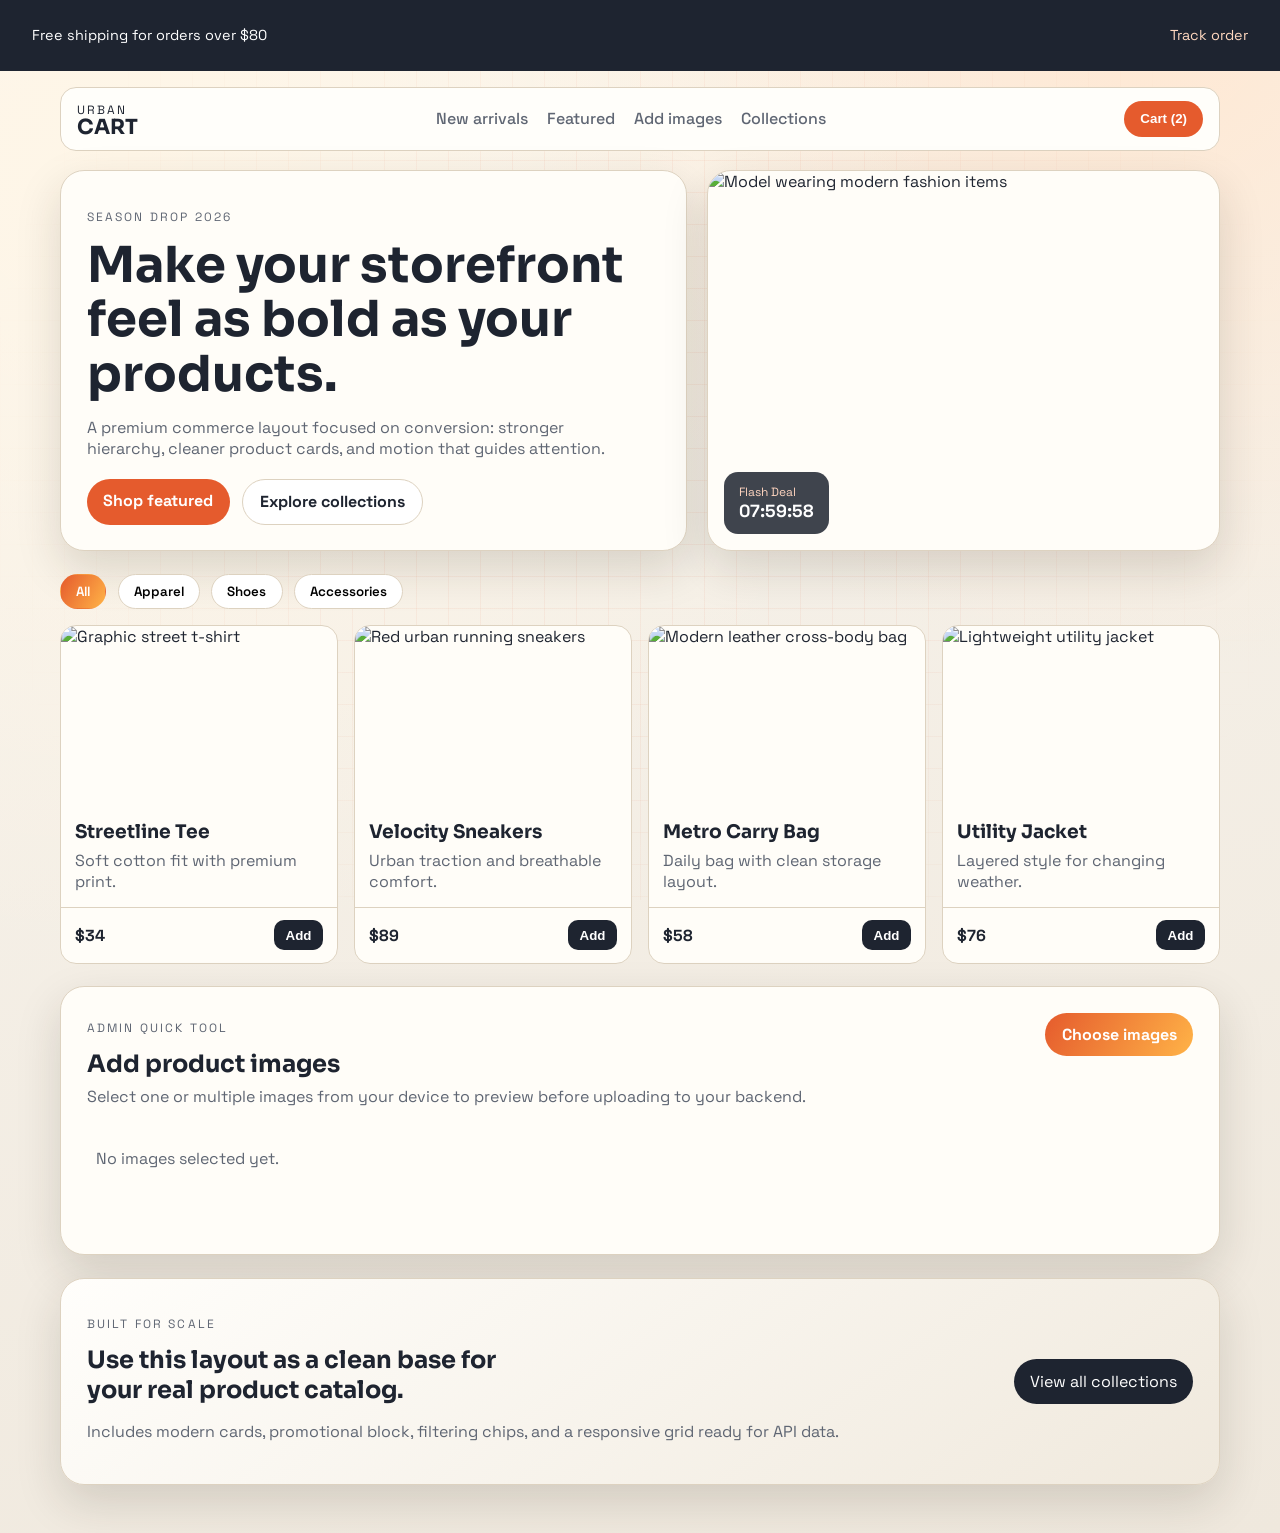
==== commit 50848b14: "feat: add brand logo and background assets to homepage" ====
--- a/index.html
+++ b/index.html
@@ -28,6 +28,7 @@
       <ul class="nav-links">
         <li><a href="#new">New arrivals</a></li>
         <li><a href="#featured">Featured</a></li>
+        <li><a href="#upload">Add images</a></li>
         <li><a href="#collections">Collections</a></li>
       </ul>
       <button class="action-btn">Cart (2)</button>
@@ -129,6 +130,25 @@
         </article>
       </section>
 
+      <section id="upload" class="upload-panel reveal">
+        <div class="upload-header">
+          <div>
+            <p class="eyebrow">Admin Quick Tool</p>
+            <h2>Add product images</h2>
+            <p>
+              Select one or multiple images from your device to preview before
+              uploading to your backend.
+            </p>
+          </div>
+          <label class="upload-cta" for="imageInput">Choose images</label>
+          <input id="imageInput" type="file" accept="image/*" multiple hidden />
+        </div>
+
+        <div id="uploadPreview" class="upload-preview">
+          <p class="upload-empty">No images selected yet.</p>
+        </div>
+      </section>
+
       <section id="collections" class="banner reveal">
         <div>
           <p class="eyebrow">Built for scale</p>
--- a/styles.css
+++ b/styles.css
@@ -305,6 +305,81 @@
   pointer-events: none;
 }
 
+.upload-panel {
+  margin-top: 1.4rem;
+  border: 1px solid var(--line);
+  border-radius: var(--radius-lg);
+  background: var(--surface);
+  box-shadow: var(--shadow);
+  padding: clamp(1rem, 2vw, 1.6rem);
+}
+
+.upload-header {
+  display: flex;
+  gap: 1rem;
+  justify-content: space-between;
+  align-items: flex-start;
+}
+
+.upload-header h2 {
+  margin: 0;
+  font-family: "Sora", sans-serif;
+}
+
+.upload-header p {
+  color: var(--muted);
+  margin-top: 0.45rem;
+}
+
+.upload-cta {
+  border: 0;
+  border-radius: 999px;
+  padding: 0.7rem 1.05rem;
+  background: linear-gradient(120deg, var(--accent), var(--accent-2));
+  color: #fff;
+  font-weight: 700;
+  white-space: nowrap;
+  cursor: pointer;
+}
+
+.upload-preview {
+  margin-top: 1rem;
+  display: grid;
+  grid-template-columns: repeat(4, minmax(0, 1fr));
+  gap: 0.9rem;
+  min-height: 90px;
+}
+
+.upload-empty {
+  margin: 0;
+  color: var(--muted);
+  padding: 0.6rem;
+}
+
+.preview-card {
+  border: 1px solid var(--line);
+  border-radius: 14px;
+  overflow: hidden;
+  background: #fff;
+}
+
+.preview-card img {
+  width: 100%;
+  height: 140px;
+  object-fit: cover;
+  display: block;
+}
+
+.preview-card p {
+  margin: 0;
+  padding: 0.55rem 0.7rem;
+  font-size: 0.85rem;
+  color: var(--muted);
+  white-space: nowrap;
+  text-overflow: ellipsis;
+  overflow: hidden;
+}
+
 .banner {
   margin-top: 1.4rem;
   padding: clamp(1.2rem, 2vw, 1.8rem);
@@ -352,6 +427,10 @@
   animation-delay: 0.36s;
 }
 
+.reveal:nth-of-type(5) {
+  animation-delay: 0.48s;
+}
+
 @keyframes rise {
   to {
     opacity: 1;
@@ -371,6 +450,10 @@
   .hero-card {
     min-height: 320px;
   }
+
+  .upload-preview {
+    grid-template-columns: repeat(2, minmax(0, 1fr));
+  }
 }
 
 @media (max-width: 720px) {
@@ -402,4 +485,12 @@
     flex-direction: column;
     align-items: flex-start;
   }
-}
+
+  .upload-header {
+    flex-direction: column;
+  }
+
+  .upload-preview {
+    grid-template-columns: 1fr;
+  }
+}
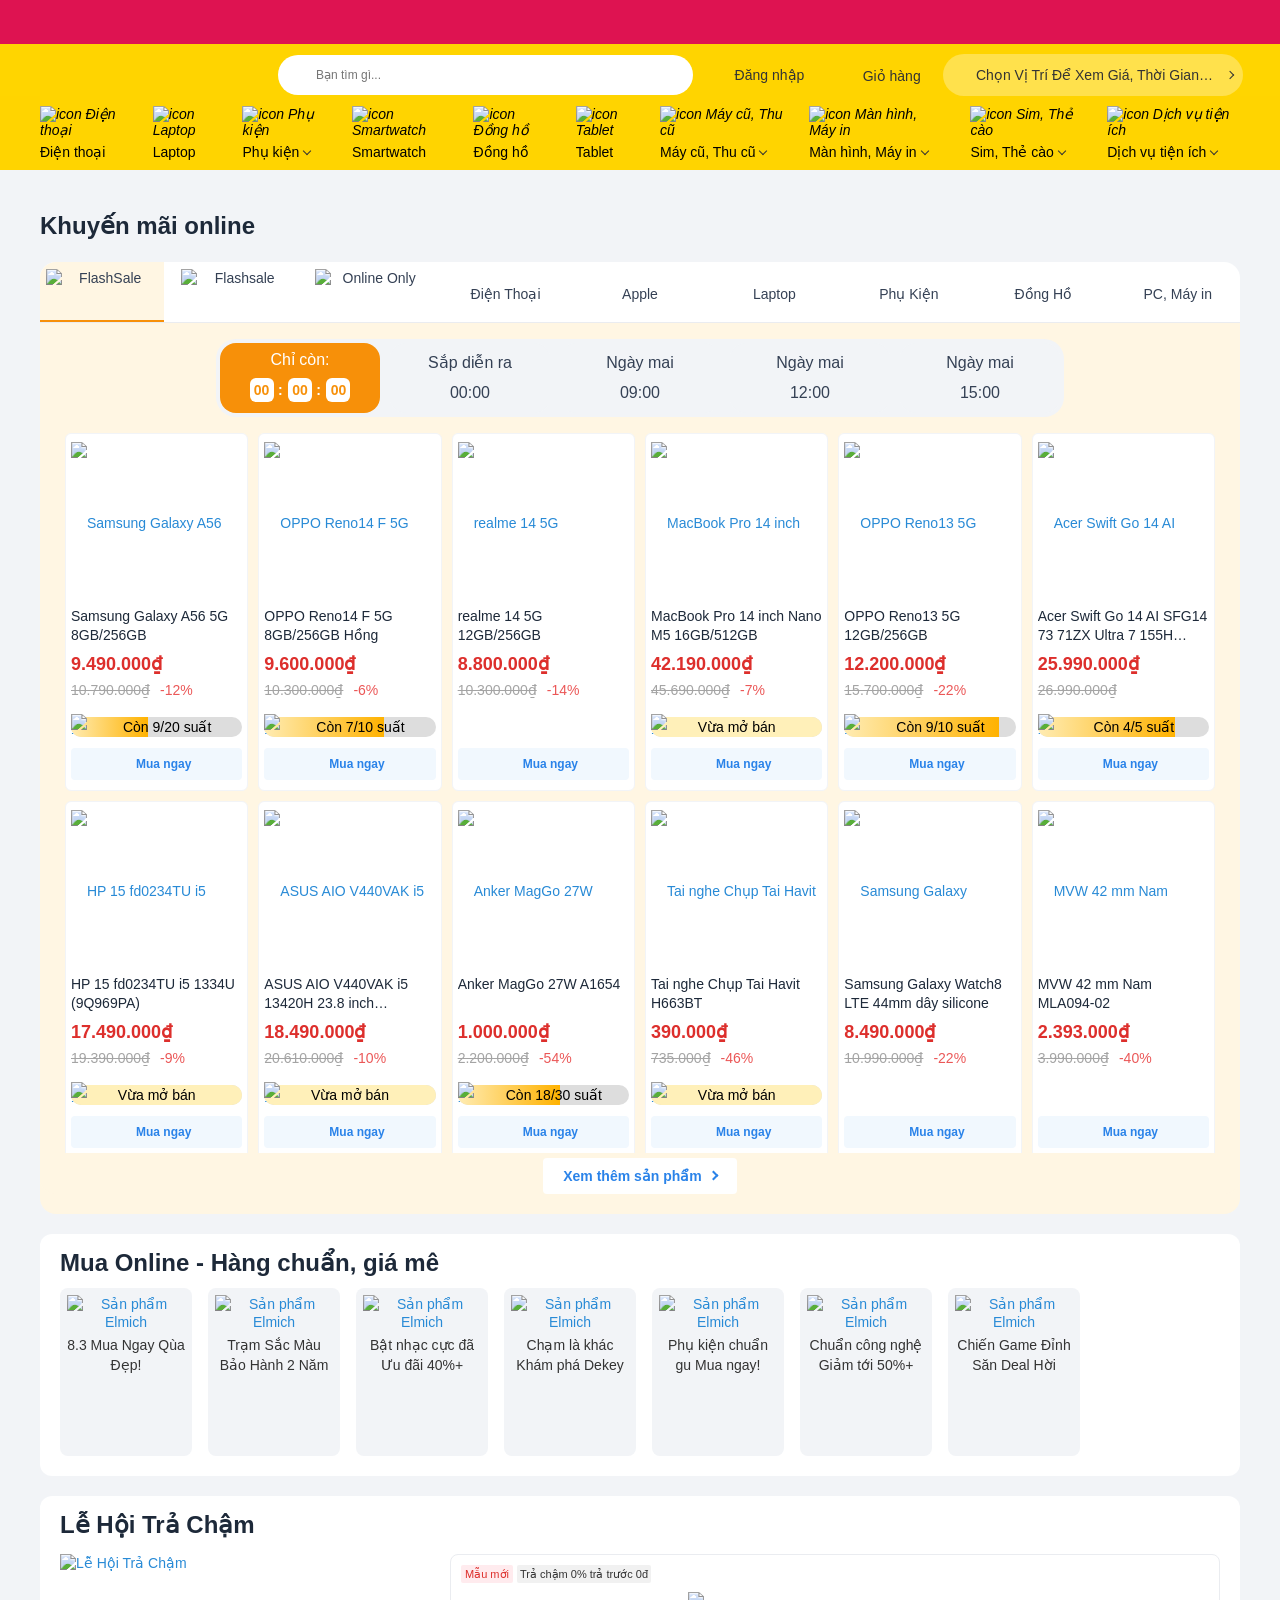
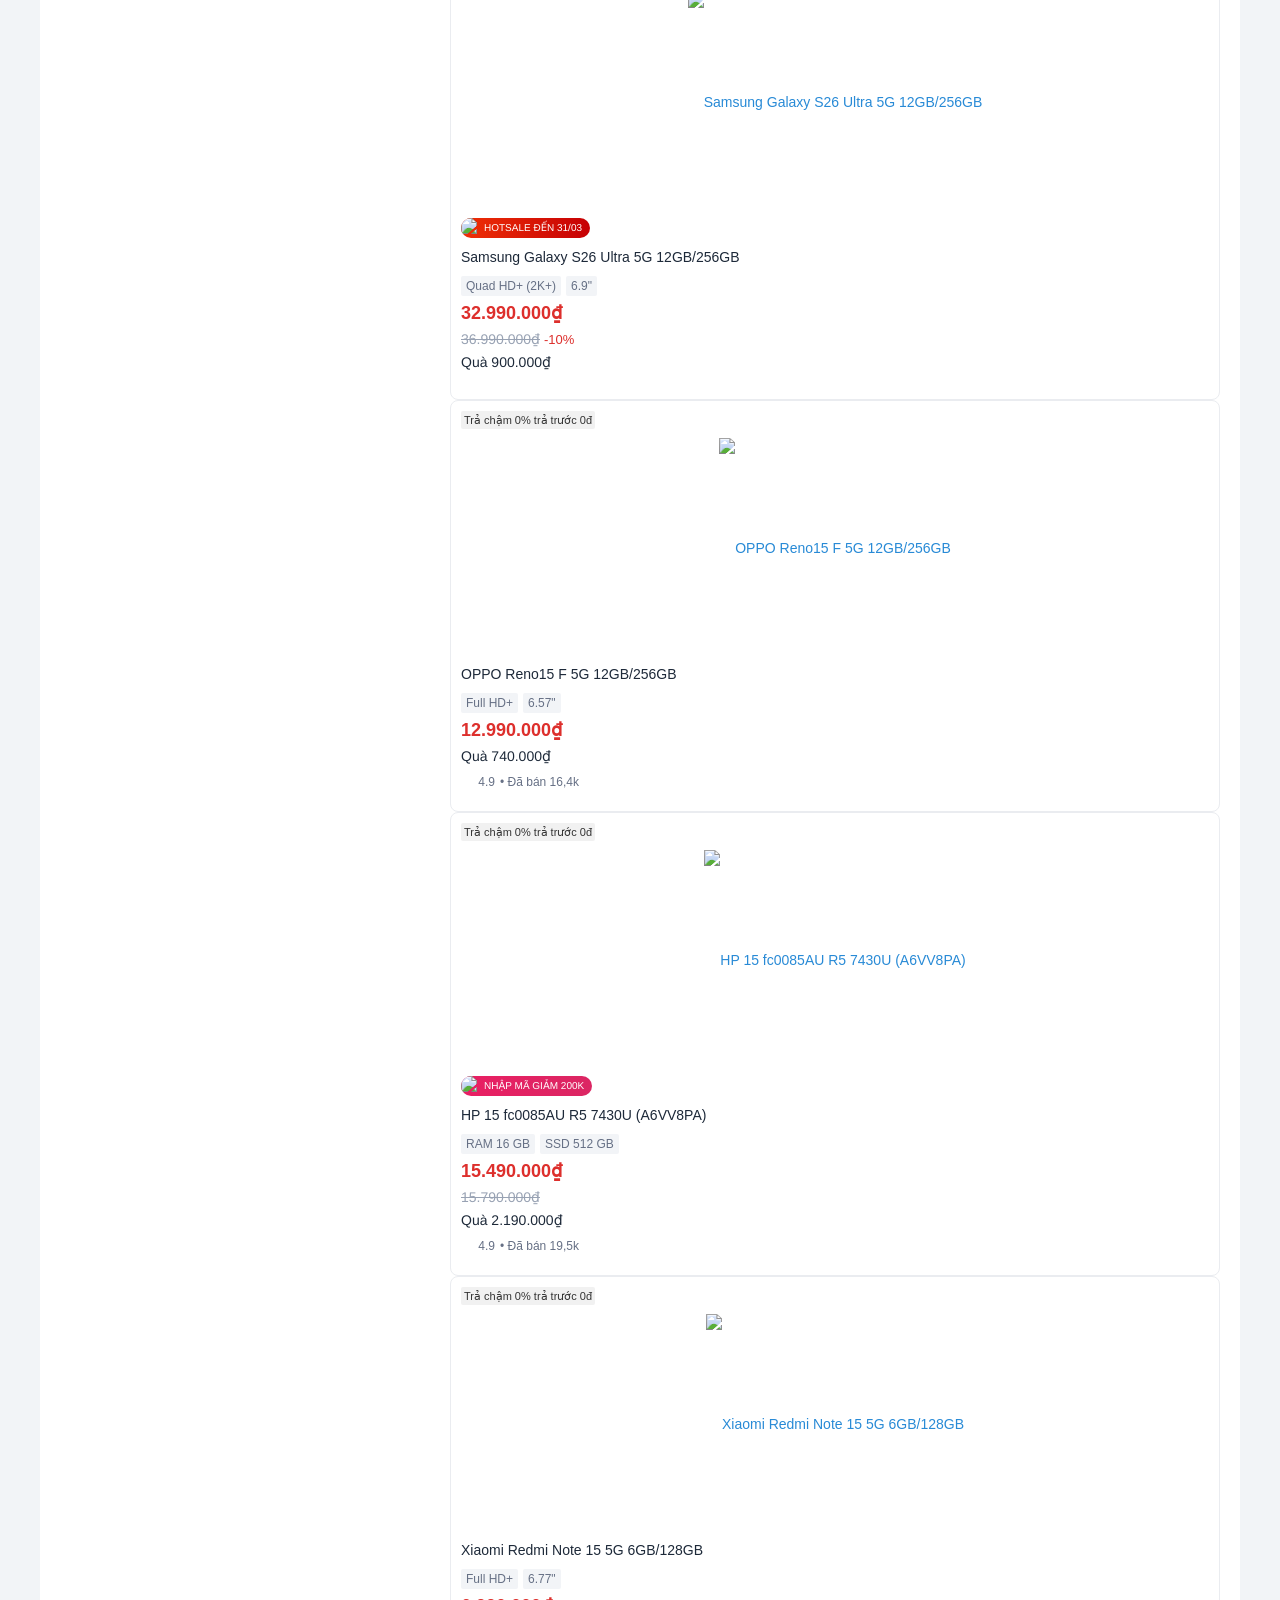
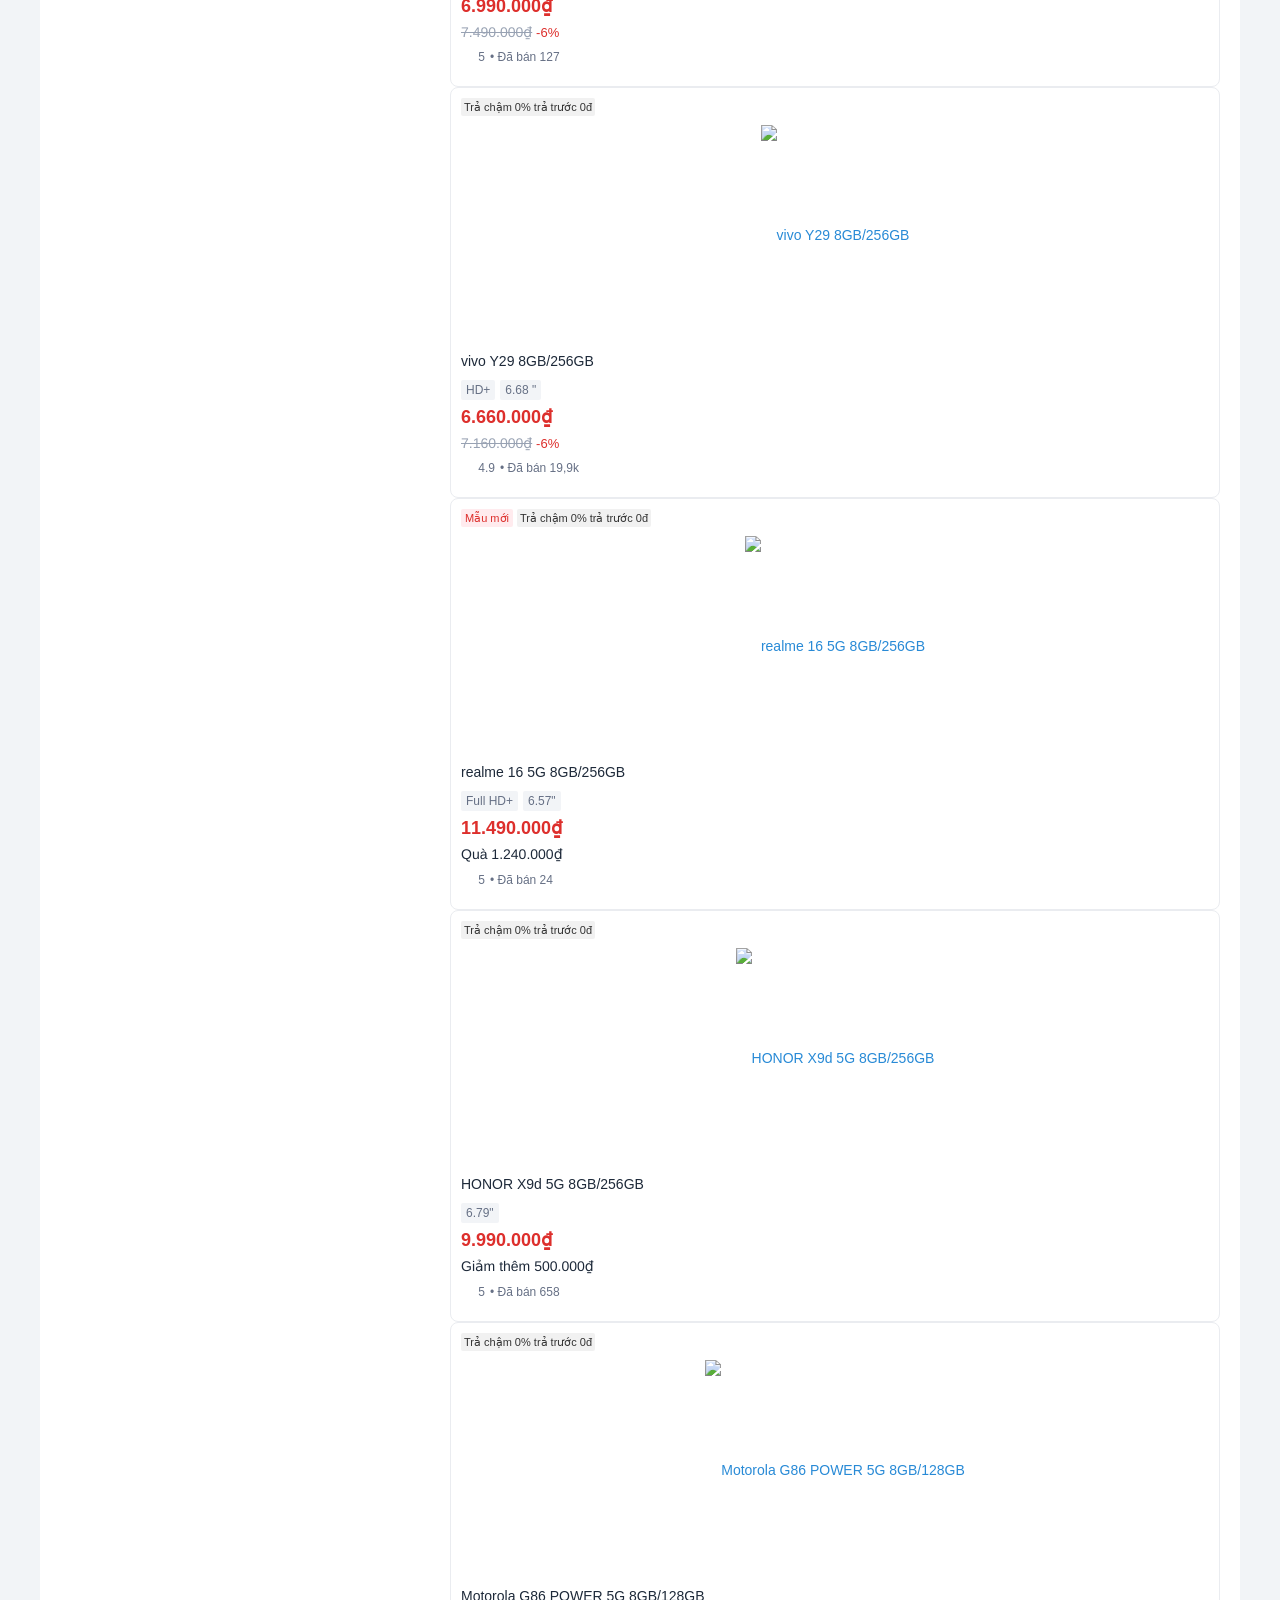
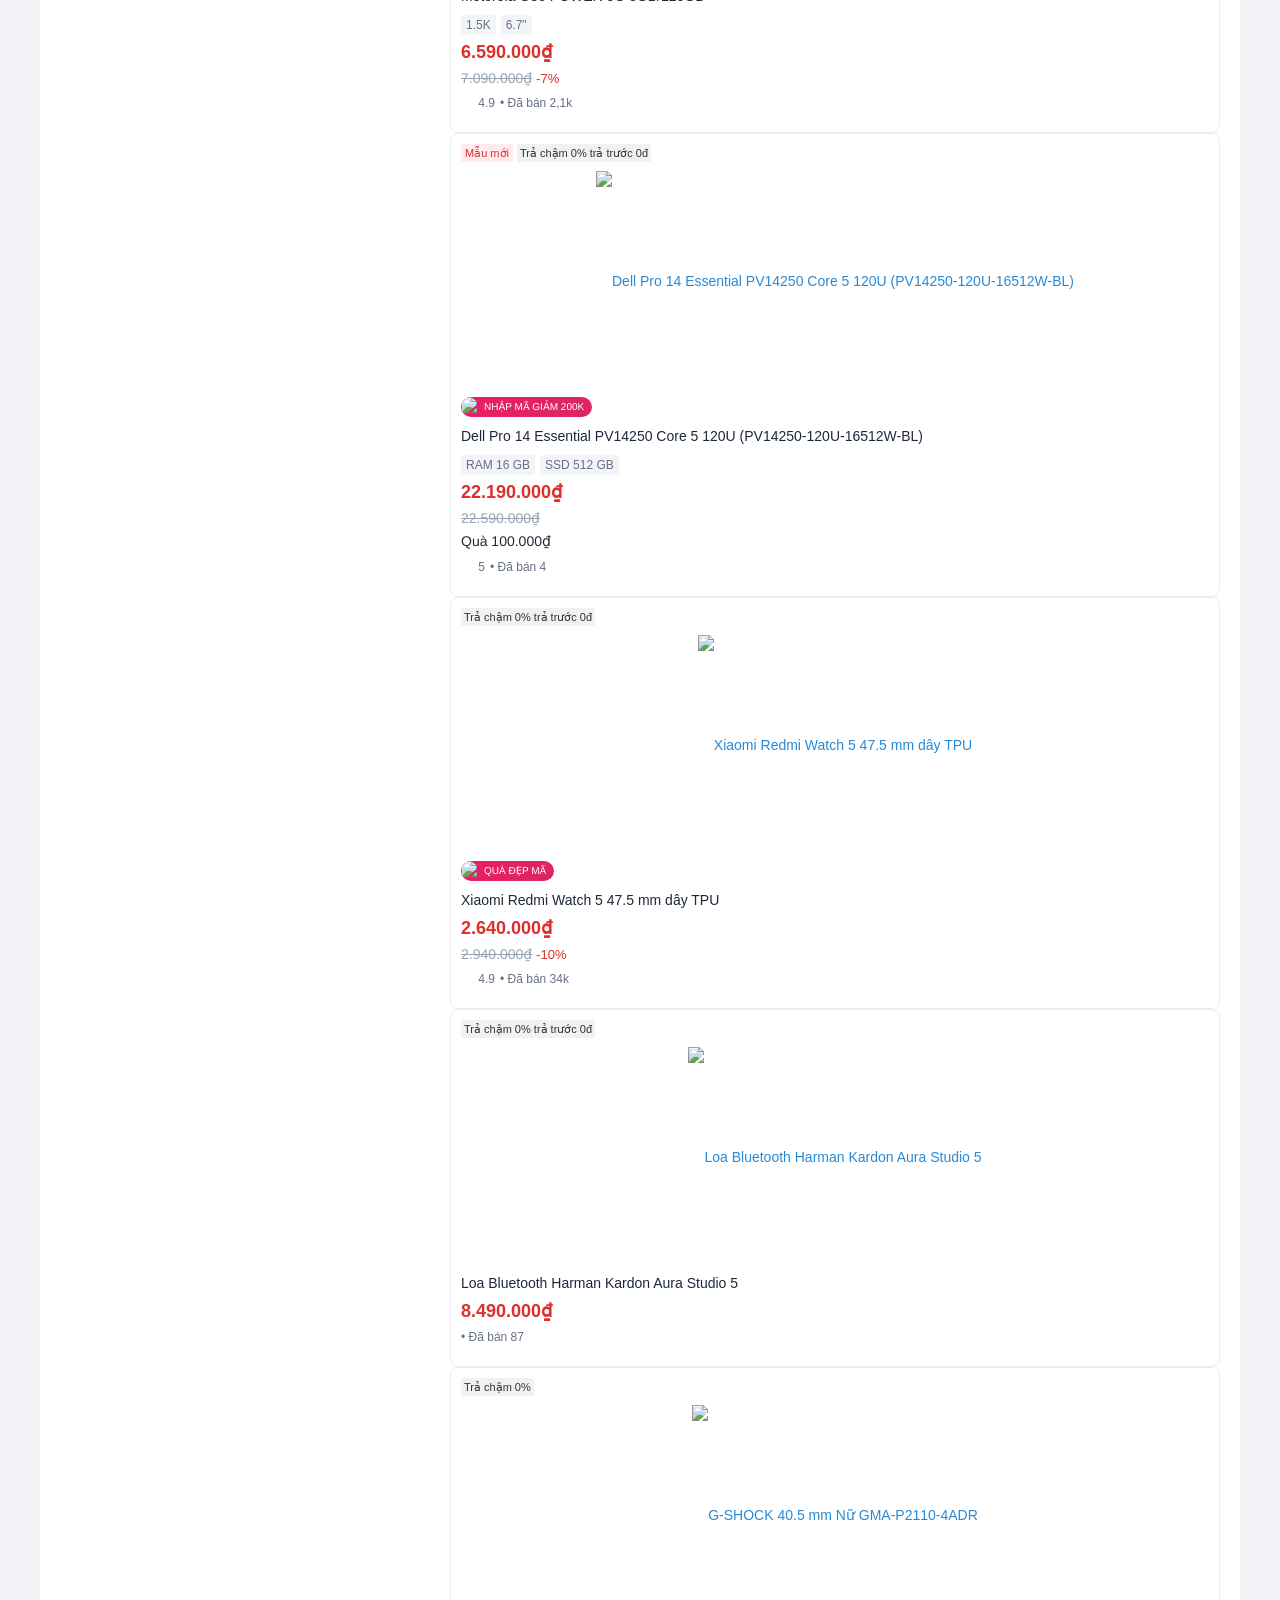
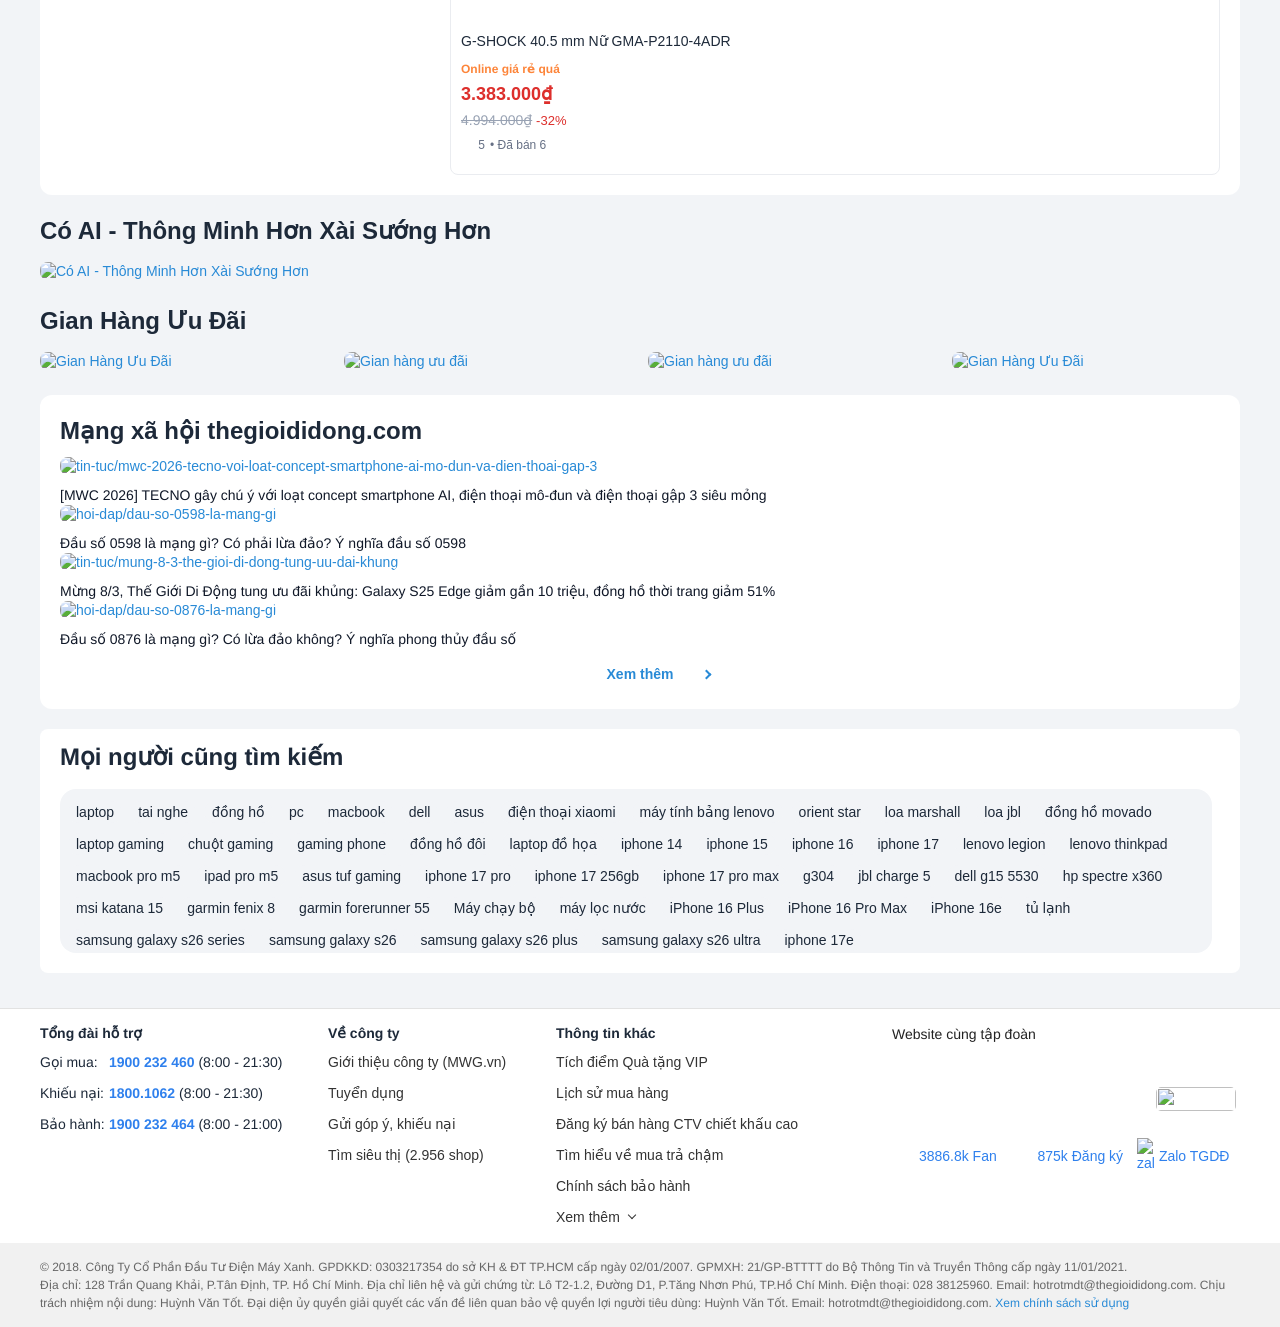
==== commit d80f0b0b: "Merge pull request #5 from vinhsonvlog/feature/vinhson Feature/vinhson" ====
--- a/index.html
+++ b/index.html
@@ -1,167 +1,28876 @@
-<!DOCTYPE html>
-<html lang="en">
+<!doctype html>
+<html lang="vi-VN">
   <head>
-    <meta charset="UTF-8" />
+    <script>
+      window.dataLayer = window.dataLayer || [];
+
+      dataLayer.push({
+        pageType: "Home",
+        pagePlatform: "Web",
+        pageStatus: "Kinh doanh",
+        user: {
+          userId: "",
+          loggedIn: false,
+        },
+      });
+    </script>
+
+    <!-- Google Tag Manager -->
+    <script>
+      (function (w, d, s, l, i) {
+        w[l] = w[l] || [];
+        w[l].push({
+          "gtm.start": new Date().getTime(),
+          event: "gtm.js",
+        });
+        var f = d.getElementsByTagName(s)[0],
+          j = d.createElement(s),
+          dl = l != "dataLayer" ? "&l=" + l : "";
+        j.async = true;
+        j.src = "https://www.googletagmanager.com/gtm.js?id=" + i + dl;
+        f.parentNode.insertBefore(j, f);
+      })(window, document, "script", "dataLayer", "GTM-WKQZL8");
+    </script>
+    <!-- End Google Tag Manager -->
+
+    <meta charset="utf-8" />
     <meta name="viewport" content="width=device-width, initial-scale=1.0" />
-    <title>Urban Cart - Commerce UI Template</title>
+
+    <title>
+      Thegioididong.com - Điện thoại, Laptop, Phụ kiện, Đồng hồ chính hãng
+    </title>
+    <meta
+      name="keywords"
+      content="Thế giới di động, Thegioididong, điện thoại di động, dtdd, smartphone, tablet, máy tính bảng, laptop, máy tính xách tay, phụ kiện, smartwatch, đồng hồ, tin công nghệ"
+    />
+    <meta
+      name="description"
+      content="Hệ thống bán lẻ điện thoại di động, smartphone, máy tính bảng, tablet, laptop, phụ kiện, smartwatch, đồng hồ chính hãng mới nhất, giá tốt, dịch vụ khách hàng được yêu thích nhất VN"
+    />
+    <meta
+      property="og:title"
+      content="Thegioididong.com - Điện thoại, Laptop, Phụ kiện, Đồng hồ chính hãng"
+    />
+    <meta
+      property="og:description"
+      content="Hệ thống bán lẻ điện thoại di động, smartphone, máy tính bảng, tablet, laptop, phụ kiện, smartwatch, đồng hồ chính hãng mới nhất, giá tốt, dịch vụ khách hàng được yêu thích nhất VN"
+    />
+    <link rel="canonical" href="https://www.thegioididong.com/" />
+    <meta
+      property="og:image"
+      content="https://cdnv2.tgdd.vn/webmwg/2024/ContentMwg/images/default-tgdd.png"
+    />
+
+    <meta content="INDEX,FOLLOW" name="robots" />
+    <meta name="viewport" content="width=device-width" />
+    <meta name="copyright" content="Công ty Cổ phần Thế Giới Di Động" />
+    <meta name="author" content="Công ty Cổ phần Thế Giới Di Động" />
+    <meta http-equiv="audience" content="General" />
+    <meta name="resource-type" content="Document" />
+    <meta name="distribution" content="Global" />
+    <meta name="revisit-after" content="1 days" />
+    <meta name="GENERATOR" content="Công ty Cổ phần Thế Giới Di Động" />
+    <meta http-equiv="X-UA-Compatible" content="IE=edge,chrome=1" />
+    <link href="/favicon_TGDD.ico" rel="shortcut icon" type="image/x-icon" />
+    <link href="/favicon_TGDD.ico" rel="apple-touch-icon" />
+    <link href="/favicon_TGDD.ico" rel="apple-touch-icon-precomposed" />
+    <meta property="og:site_name" content="Thegioididong.com" />
+    <meta property="og:type" content="website" />
+    <meta property="og:locale" content="vi_VN" />
+    <meta property="fb:pages" content="214993791879039" />
+    <meta http-equiv="x-dns-prefetch-control" content="on" />
+
     <link rel="preconnect" href="https://fonts.googleapis.com" />
     <link rel="preconnect" href="https://fonts.gstatic.com" crossorigin />
     <link
-      href="https://fonts.googleapis.com/css2?family=Space+Grotesk:wght@400;500;700&family=Sora:wght@400;600;700&display=swap"
+      href="https://fonts.googleapis.com/css2?family=Inter:ital,opsz,wght@0,14..32,100..900;1,14..32,100..900&display=swap"
       rel="stylesheet"
     />
-    <link rel="stylesheet" href="styles.css" />
+
+    <style>
+      /*  04:21:25 03/03/2026 */
+      .owl-carousel {
+        display: none;
+        width: 100%;
+        -webkit-tap-highlight-color: transparent;
+        position: relative;
+        z-index: 1;
+      }
+      .owl-carousel .owl-stage {
+        position: relative;
+        -ms-touch-action: pan-Y;
+        touch-action: manipulation;
+        -moz-backface-visibility: hidden;
+      }
+      .owl-carousel .owl-stage:after {
+        content: ".";
+        display: block;
+        clear: both;
+        visibility: hidden;
+        line-height: 0;
+        height: 0;
+      }
+      .owl-carousel .owl-stage-outer {
+        position: relative;
+        overflow: hidden;
+        -webkit-transform: translate3d(0, 0, 0);
+      }
+      .owl-carousel .owl-wrapper,
+      .owl-carousel .owl-item {
+        -webkit-backface-visibility: hidden;
+        -moz-backface-visibility: hidden;
+        -ms-backface-visibility: hidden;
+        -webkit-transform: translate3d(0, 0, 0);
+        -moz-transform: translate3d(0, 0, 0);
+        -ms-transform: translate3d(0, 0, 0);
+      }
+      .owl-carousel .owl-item {
+        position: relative;
+        min-height: 1px;
+        float: left;
+        -webkit-backface-visibility: hidden;
+        -webkit-tap-highlight-color: transparent;
+        -webkit-touch-callout: none;
+      }
+      .owl-carousel .owl-item img {
+        display: block;
+        width: 100%;
+      }
+      .owl-carousel .owl-nav.disabled,
+      .owl-carousel .owl-dots.disabled {
+        display: none;
+      }
+      .owl-carousel .owl-nav .owl-prev,
+      .owl-carousel .owl-nav .owl-next,
+      .owl-carousel .owl-dot {
+        cursor: pointer;
+        -webkit-user-select: none;
+        -khtml-user-select: none;
+        -moz-user-select: none;
+        -ms-user-select: none;
+        user-select: none;
+      }
+      .owl-carousel .owl-nav button.owl-prev,
+      .owl-carousel .owl-nav button.owl-next,
+      .owl-carousel button.owl-dot {
+        background: none;
+        color: inherit;
+        border: 0;
+        padding: 0 !important;
+        font: inherit;
+      }
+      .owl-carousel.owl-loaded {
+        display: block;
+      }
+      .owl-carousel.owl-loading {
+        opacity: 0;
+        display: block;
+      }
+      .owl-carousel.owl-hidden {
+        opacity: 0;
+      }
+      .owl-carousel.owl-refresh .owl-item {
+        visibility: hidden;
+      }
+      .owl-carousel.owl-drag .owl-item {
+        -ms-touch-action: pan-y;
+        touch-action: pan-y;
+        -webkit-user-select: none;
+        -moz-user-select: none;
+        -ms-user-select: none;
+        user-select: none;
+      }
+      .owl-carousel.owl-grab {
+        cursor: move;
+        cursor: grab;
+      }
+      .owl-carousel.owl-rtl {
+        direction: rtl;
+      }
+      .owl-carousel.owl-rtl .owl-item {
+        float: right;
+      }
+      .no-js .owl-carousel {
+        display: block;
+      }
+      .owl-carousel .animated {
+        animation-duration: 1000ms;
+        animation-fill-mode: both;
+      }
+      .owl-carousel .owl-animated-in {
+        z-index: 0;
+      }
+      .owl-carousel .owl-animated-out {
+        z-index: 1;
+      }
+      .owl-carousel .fadeOut {
+        animation-name: fadeOut;
+      }
+      @keyframes fadeOut {
+        0% {
+          opacity: 1;
+        }
+        100% {
+          opacity: 0;
+        }
+      }
+      .owl-height {
+        transition: height 500ms ease-in-out;
+      }
+      .owl-carousel .owl-item .owl-lazy {
+        opacity: 0;
+        transition: opacity 400ms ease;
+      }
+      .owl-carousel .owl-item .owl-lazy[src^=""],
+      .owl-carousel .owl-item .owl-lazy:not([src]) {
+        max-height: 0;
+      }
+      .owl-carousel .owl-item img.owl-lazy {
+        transform-style: preserve-3d;
+      }
+      .owl-carousel .owl-video-wrapper {
+        position: relative;
+        height: 100%;
+        background: #000;
+      }
+      .owl-carousel .owl-video-play-icon {
+        position: absolute;
+        height: 80px;
+        width: 80px;
+        left: 50%;
+        top: 50%;
+        margin-left: -40px;
+        margin-top: -40px;
+        background: url("../../lib/owlCarousel/assets/owl.video.play.png")
+          no-repeat;
+        cursor: pointer;
+        z-index: 1;
+        -webkit-backface-visibility: hidden;
+        transition: transform 100ms ease;
+      }
+      .owl-carousel .owl-video-play-icon:hover {
+        -ms-transform: scale(1.3, 1.3);
+        transform: scale(1.3, 1.3);
+      }
+      .owl-carousel .owl-video-playing .owl-video-tn,
+      .owl-carousel .owl-video-playing .owl-video-play-icon {
+        display: none;
+      }
+      .owl-carousel .owl-video-tn {
+        opacity: 0;
+        height: 100%;
+        background-position: center center;
+        background-repeat: no-repeat;
+        background-size: contain;
+        transition: opacity 400ms ease;
+      }
+      .owl-carousel .owl-video-frame {
+        position: relative;
+        z-index: 1;
+        height: 100%;
+        width: 100%;
+      }
+      .owl-theme .owl-nav {
+        margin-top: 10px;
+        text-align: center;
+        -webkit-tap-highlight-color: transparent;
+      }
+      .owl-theme .owl-nav [class*="owl-"] {
+        color: #fff;
+        font-size: 14px;
+        margin: 5px;
+        padding: 4px 7px;
+        background: #d6d6d6;
+        display: inline-block;
+        cursor: pointer;
+        border-radius: 3px;
+      }
+      .owl-theme .owl-nav [class*="owl-"]:hover {
+        background: #869791;
+        color: #fff;
+        text-decoration: none;
+      }
+      .owl-theme .owl-nav .disabled {
+        opacity: 0.5;
+        cursor: default;
+      }
+      .owl-theme .owl-nav.disabled + .owl-dots {
+        margin-bottom: 10px;
+        background: #fff;
+      }
+      .owl-theme .owl-dots {
+        text-align: center;
+        -webkit-tap-highlight-color: transparent;
+      }
+      .owl-theme .owl-dots .owl-dot {
+        display: inline-block;
+        zoom: 1;
+      }
+      .owl-theme .owl-dots .owl-dot span {
+        width: 10px;
+        height: 10px;
+        margin: 5px 7px;
+        background: #d6d6d6;
+        display: block;
+        -webkit-backface-visibility: visible;
+        transition: opacity 200ms ease;
+        border-radius: 30px;
+      }
+      .owl-theme .owl-dots .owl-dot.active span,
+      .owl-theme .owl-dots .owl-dot:hover span {
+        background: #869791;
+      }
+      .owl-theme .owl-nav {
+        margin-top: 10px;
+        text-align: center;
+        -webkit-tap-highlight-color: transparent;
+      }
+      .owl-theme .owl-nav [class*="owl-"] {
+        color: #fff;
+        font-size: 14px;
+        margin: 5px;
+        padding: 4px 7px;
+        background: #d6d6d6;
+        display: inline-block;
+        cursor: pointer;
+        border-radius: 3px;
+      }
+      .owl-theme .owl-nav [class*="owl-"]:hover {
+        background: #869791;
+        color: #fff;
+        text-decoration: none;
+      }
+      .owl-theme .owl-nav .disabled {
+        opacity: 0.5;
+        cursor: default;
+      }
+      .owl-theme .owl-nav.disabled + .owl-dots {
+        margin-top: 10px;
+      }
+      .owl-theme .owl-dots {
+        text-align: center;
+        -webkit-tap-highlight-color: transparent;
+      }
+      .owl-theme .owl-dots .owl-dot {
+        display: inline-block;
+        zoom: 1;
+      }
+      .owl-theme .owl-dots .owl-dot span {
+        width: 10px;
+        height: 10px;
+        margin: 5px 7px;
+        background: #d6d6d6;
+        display: block;
+        -webkit-backface-visibility: visible;
+        transition: opacity 200ms ease;
+        border-radius: 30px;
+      }
+      .owl-theme .owl-dots .owl-dot.active span,
+      .owl-theme .owl-dots .owl-dot:hover span {
+        background: #869791;
+      }
+      .owl-customDots.owl-theme .owl-nav.disabled + .owl-dots {
+        position: absolute;
+        bottom: 3px;
+        left: 0;
+        right: 0;
+      }
+      .owl-customDots.owl-theme .owl-dots .owl-dot span {
+        height: 2px;
+        border-radius: 0;
+        opacity: 0.5;
+        background: #fff;
+        margin: 0 2px;
+      }
+      .owl-customDots.owl-theme .owl-dots .owl-dot.active span,
+      .owl-customDots.owl-theme .owl-dots .owl-dot:hover span {
+        opacity: 1;
+      }
+      #colorbox,
+      #cboxOverlay,
+      #cboxWrapper {
+        position: absolute;
+        top: 0;
+        left: 0;
+        z-index: 99999;
+        overflow: hidden;
+        -webkit-transform: translate3d(0, 0, 0);
+      }
+      #cboxWrapper {
+        max-width: none;
+      }
+      #cboxOverlay {
+        position: fixed;
+        width: 100%;
+        height: 100%;
+      }
+      #cboxMiddleLeft,
+      #cboxBottomLeft {
+        clear: left;
+      }
+      #cboxContent {
+        position: relative;
+      }
+      #cboxLoadedContent {
+        overflow: auto;
+        -webkit-overflow-scrolling: touch;
+      }
+      #cboxTitle {
+        margin: 0;
+      }
+      #cboxLoadingOverlay,
+      #cboxLoadingGraphic {
+        position: absolute;
+        top: 0;
+        left: 0;
+        width: 100%;
+        height: 100%;
+      }
+      #cboxPrevious,
+      #cboxNext,
+      #cboxClose,
+      #cboxSlideshow {
+        cursor: pointer;
+      }
+      .cboxPhoto {
+        float: left;
+        margin: auto;
+        border: 0;
+        display: block;
+        max-width: none;
+        -ms-interpolation-mode: bicubic;
+      }
+      .cboxIframe {
+        width: 100%;
+        height: 100%;
+        display: block;
+        border: 0;
+        padding: 0;
+        margin: 0;
+      }
+      #colorbox,
+      #cboxContent,
+      #cboxLoadedContent {
+        box-sizing: content-box;
+        -moz-box-sizing: content-box;
+        -webkit-box-sizing: content-box;
+      }
+      #cboxOverlay {
+        background: #000;
+        opacity: 0.9;
+        filter: alpha(opacity=90);
+      }
+      #colorbox {
+        outline: 0;
+      }
+      #cboxContent {
+        overflow: visible;
+        background: #fff;
+      }
+      .cboxIframe {
+        background: #fff;
+      }
+      #cboxError {
+        padding: 50px;
+        border: 1px solid #ccc;
+      }
+      #cboxLoadedContent {
+        background: #fff;
+      }
+      #cboxLoadingGraphic {
+        background: url(../images/colorbox/loading.gif) no-repeat center center;
+      }
+      #cboxLoadingOverlay {
+        background: #fff;
+      }
+      #cboxTitle {
+        position: absolute;
+        top: -22px;
+        left: 0;
+        color: #000;
+      }
+      #cboxCurrent {
+        position: absolute;
+        top: -22px;
+        right: 205px;
+        text-indent: -9999px;
+      }
+      #cboxPrevious,
+      #cboxNext,
+      #cboxSlideshow,
+      #cboxClose {
+        border: 0;
+        padding: 0;
+        margin: 0;
+        overflow: visible;
+        text-indent: -9999px;
+        width: 20px;
+        height: 20px;
+        position: absolute;
+        top: -20px;
+        background: url(../images/colorbox/controls.png) no-repeat 0 0;
+      }
+      #cboxPrevious:active,
+      #cboxNext:active,
+      #cboxSlideshow:active,
+      #cboxClose:active {
+        outline: 0;
+      }
+      #cboxPrevious {
+        background-position: 0 0;
+        right: 44px;
+      }
+      #cboxPrevious:hover {
+        background-position: 0 -25px;
+      }
+      #cboxNext {
+        background-position: -25px 0;
+        right: 22px;
+      }
+      #cboxNext:hover {
+        background-position: -25px -25px;
+      }
+      #cboxClose {
+        background-position: -50px 0;
+        right: 0;
+      }
+      #cboxClose:hover {
+        background-position: -50px -25px;
+      }
+      .cboxSlideshow_on #cboxPrevious,
+      .cboxSlideshow_off #cboxPrevious {
+        right: 66px;
+      }
+      .cboxSlideshow_on #cboxSlideshow {
+        background-position: -75px -25px;
+        right: 44px;
+      }
+      .cboxSlideshow_on #cboxSlideshow:hover {
+        background-position: -100px -25px;
+      }
+      .cboxSlideshow_off #cboxSlideshow {
+        background-position: -100px 0;
+        right: 44px;
+      }
+      .cboxSlideshow_off #cboxSlideshow:hover {
+        background-position: -75px -25px;
+      }
+      .cls {
+        position: absolute;
+        right: 10px;
+        top: 11px;
+        width: 20px;
+        height: 20px;
+        cursor: pointer;
+        z-index: 999;
+      }
+      .cls:before {
+        content: "×";
+        font-size: 32px;
+        color: #fff;
+        line-height: 20px;
+        text-align: center;
+        width: 100%;
+        height: 100%;
+        font-family: Tahoma;
+        display: block;
+      }
+      #popupbox {
+        width: 800px;
+        position: relative;
+        background-color: #fff;
+      }
+      #popupbox * {
+        box-sizing: inherit;
+      }
+      #popupbox > b {
+        text-align: center;
+        font-size: 20px;
+        padding: 15px 0 12px 0;
+        display: block;
+        background-color: #333;
+        margin-bottom: 15px;
+        color: #fff;
+      }
+      #popupbox > label {
+        padding: 15px 0;
+        display: block;
+        text-align: center;
+      }
+      #popupbox.login {
+        width: 500px;
+      }
+      #popupbox.login > div {
+        padding: 0 15px;
+        text-align: center;
+      }
+      #popupbox.login > div > * {
+        display: block;
+      }
+      #popupbox.login > div > span {
+        margin-bottom: 10px;
+        line-height: 1.4;
+      }
+      #popupbox.login > div > button {
+        display: inline-block;
+        vertical-align: top;
+      }
+      #popupbox.verify {
+        width: 500px;
+        text-align: center;
+      }
+      #popupbox.verify > p {
+        padding: 0 10px;
+        text-align: center;
+        line-height: 1.4;
+      }
+      #popupbox.verify > div.info {
+        padding: 10px 15px;
+        background-color: #f1f1f1;
+        text-align: center;
+        margin: 10px 0;
+      }
+      #popupbox.verify > div.info > * {
+        display: inline-block;
+        vertical-align: middle;
+      }
+      #popupbox.verify > div.info > img {
+        width: 50px;
+        height: 50px;
+        border-radius: 50%;
+        margin-right: 7px;
+      }
+      #popupbox.verify > div.info > span {
+        text-align: left;
+        line-height: 1.4;
+      }
+      #popupbox.verify > form {
+        padding: 0 10px;
+        text-align: center;
+      }
+      #popupbox.verify > form > * {
+        display: block;
+      }
+      #popupbox.verify > form > b {
+        text-align: center;
+        font-weight: normal;
+        font-size: 16px;
+      }
+      #popupbox.verify > form > input {
+        height: 30px;
+        line-height: 30px;
+        border: 1px solid #ccc;
+        width: 68%;
+        padding: 0 2%;
+        border-radius: 4px;
+        margin: 5px auto;
+      }
+      #popupbox.verify > form > button {
+        display: inline-block;
+      }
+      #popupbox.verify > form > a {
+        padding-top: 10px;
+        color: #0521ff;
+      }
+      #popupbox.verify > form > p {
+        padding: 0 10px;
+        line-height: 1.5;
+      }
+      #popupbox.user-list > form {
+        text-align: center;
+      }
+      #popupbox.user-list > form > * {
+        display: inline-block;
+        vertical-align: middle;
+      }
+      #popupbox.user-list > form > span {
+        text-align: right;
+        width: 180px;
+      }
+      #popupbox.user-list > form > span > b {
+        display: block;
+        font-size: 16px;
+      }
+      #popupbox.user-list > form > div > * {
+        display: inline-block;
+        vertical-align: middle;
+      }
+      #popupbox.user-list > form > div.ul-key {
+        margin: 0 10px;
+        position: relative;
+      }
+      #popupbox.user-list > form > div.ul-key > input {
+        width: 200px;
+        height: 30px;
+        line-height: 30px;
+        border: 1px solid #ccc;
+        border-radius: 4px;
+        padding: 0 30px 0 10px;
+        display: block;
+      }
+      #popupbox.user-list > form > div.ul-key > button {
+        position: absolute;
+        width: 16px;
+        height: 16px;
+        background: transparent
+          url(/ContentMwg/images/campaigns/icon/btn-search.png) no-repeat center
+          top;
+        right: 9px;
+        top: 8px;
+        border: 0;
+        cursor: pointer;
+      }
+      #popupbox.user-list > div {
+        padding: 0 10px;
+        position: relative;
+        max-height: 295px;
+        overflow: hidden;
+        margin: 15px 0;
+        overflow-y: auto;
+      }
+      #popupbox.user-list > div > table {
+        width: 100%;
+      }
+      #popupbox.user-list > div > table th {
+        padding: 7px 10px;
+        background-color: #f1f1f1;
+        font-size: 13px;
+        text-align: left;
+      }
+      #popupbox.user-list > div > table th.tc {
+        text-align: center;
+      }
+      #popupbox.user-list > div > table td {
+        padding: 10px;
+        border-bottom: 1px solid #ccc;
+      }
+      #popupbox.user-list > div > table td > a {
+        color: #0091fb;
+      }
+      #popupbox.user-list > div > table td > a > b {
+        font-weight: normal;
+      }
+      #popupbox.user-list > div > table td.check > b {
+        color: #63bb02;
+        background: transparent url(../images/general/iconcheckout@2x.png)
+          no-repeat left center;
+        background-size: 260px 50px;
+        background-position: -165px -25px;
+        display: inline-block;
+        padding-left: 20px;
+        height: 16px;
+        line-height: 16px;
+        font-weight: normal;
+        font-size: 13px;
+      }
+      #popupbox.user-list > div > table td.tc {
+        text-align: center;
+      }
+      #popupbox.user-list > a.showmore {
+        width: 150px;
+        display: block;
+        margin: 0 auto 15px auto;
+        background-color: #333;
+        color: #fff;
+        text-align: center;
+        height: 30px;
+        line-height: 32px;
+        font-size: 13px;
+      }
+      #popupbox.user-list > div > p {
+        padding: 15px 0 35px 0;
+        font-size: 17px;
+        text-align: center;
+      }
+      #popupbox.history {
+        width: 500px;
+      }
+      #popupbox.history .his-profile {
+        margin: -5px 0 10px 0;
+      }
+      #popupbox.history .his-profile > * {
+        display: inline-block;
+        vertical-align: middle;
+      }
+      #popupbox.history .his-profile > img {
+        width: 50px;
+        height: 50px;
+        border: 1px solid #ccc;
+        margin-right: 5px;
+        border-radius: 50%;
+      }
+      #popupbox.history .his-profile > span > * {
+        display: block;
+      }
+      #popupbox.history .his-profile > span > a {
+        color: #09f;
+        font-size: 16px;
+      }
+      #popupbox.history .his-profile > span > a > i {
+        font-size: 13px;
+        font-style: normal;
+      }
+      #popupbox.history .his-profile > span > span {
+        padding-top: 3px;
+      }
+      #popupbox .content {
+        position: relative;
+        overflow: hidden;
+        padding: 5px 15px;
+        max-height: 350px;
+      }
+      #popupbox .content.scrollbar {
+        overflow-y: auto;
+      }
+      #popupbox .content > * {
+        font-size: 15px;
+        line-height: 1.5 !important;
+        margin-bottom: 10px;
+      }
+      #popupbox .content a {
+        color: #09f;
+      }
+      .scroll {
+        overflow: hidden;
+        overflow-y: scroll !important;
+        -webkit-overflow-scrolling: touch;
+        -ms-scroll-chaining: chained;
+      }
+      @media screen and (max-width: 640px) {
+        #popupbox {
+          width: 460px !important;
+        }
+        #popupbox.user-list > form > * {
+          display: block;
+          margin-bottom: 5px;
+        }
+        #popupbox.user-list > form > span {
+          text-align: center;
+          width: auto;
+        }
+        #popupbox.user-list > form > span > b {
+          display: inline-block;
+          margin-right: 5px;
+        }
+        #popupbox.user-list > form > div.ul-key {
+          width: 262px;
+          margin: 0 auto 5px auto;
+        }
+        #popupbox.user-list > form > div.ul-key > input {
+          width: 220px;
+        }
+        #popupbox.user-list > div > table th:first-child,
+        #popupbox.user-list > div > table td:first-child {
+          text-align: left;
+        }
+        #popupbox.user-list > div > table th:last-child {
+          width: 110px;
+        }
+        #popupbox.user-list > div {
+          padding: 0 5px;
+        }
+      }
+      @media screen and (max-width: 480px) {
+        #popupbox > b {
+          font-size: 16px;
+          font-weight: normal;
+        }
+      }
+      @media screen and (max-width: 414px) {
+        #popupbox {
+          width: 394px !important;
+        }
+      }
+      @media screen and (max-width: 384px) {
+        #popupbox {
+          width: 364px !important;
+        }
+      }
+      @media screen and (max-width: 375px) {
+        #popupbox {
+          width: 355px !important;
+        }
+      }
+      @media screen and (max-width: 360px) {
+        #popupbox {
+          width: 340px !important;
+        }
+      }
+      @media screen and (max-width: 320px) {
+        #popupbox {
+          width: 300px !important;
+        }
+      }
+      .stKCp {
+        max-width: 1200px;
+      }
+      .promote {
+        background-color: #c60004;
+        margin-bottom: 30px;
+        padding: 10px;
+      }
+      .promote-top {
+        display: flex;
+        justify-content: space-between;
+        position: relative;
+        padding-left: 30px;
+      }
+      .promote__title {
+        align-items: center;
+        display: flex;
+        justify-content: center;
+      }
+      .promote__title p {
+        color: #fff;
+        font-size: 12px;
+        margin-left: 10px;
+      }
+      .promote__title p span {
+        color: #fbe77e;
+        font-size: 15px;
+        font-weight: bold;
+      }
+      .promote__title p em {
+        font-style: normal;
+      }
+      .promote-main {
+        display: flex;
+        margin-top: 15px;
+      }
+      .promote__form {
+        background-color: #fefcec;
+        border-radius: 8px;
+        padding: 15px 10px;
+        width: 190px;
+      }
+      .promote__banner {
+        column-gap: 8px;
+        display: grid;
+        grid-auto-rows: minmax(min-content, max-content);
+        grid-template-columns: repeat(5, minmax(0, 1fr));
+        padding-left: 10px;
+        width: calc(100% - 190px);
+      }
+      .promote__banner img {
+        border-radius: 8px;
+        display: block;
+        max-width: 100%;
+        width: 100%;
+      }
+      .promote .form-noti {
+        color: #c60004;
+        font-size: 12px;
+        font-weight: bold;
+        line-height: 18px;
+      }
+      .couponform .item-input {
+        margin-top: 10px;
+      }
+      .couponform .item-input input {
+        border: 1px solid #d6d6d6;
+        border-radius: 8px;
+        height: 38px;
+        padding: 10px;
+        width: 100%;
+      }
+      .couponform .item-input input:focus {
+        border-color: #c60004;
+      }
+      .couponform button {
+        background-color: #bdbdbd;
+        border-radius: 8px;
+        border: unset;
+        color: #fff;
+        margin-top: 10px;
+        padding: 10px;
+        width: 100%;
+        position: relative;
+      }
+      .couponform button.hasvalue {
+        background-color: #c60004;
+      }
+      .form-note {
+        color: #555;
+        font-size: 11px;
+        line-height: 17px;
+        margin-top: 15px;
+      }
+      .promote .required {
+        color: #f00;
+        font-size: 11px;
+        margin: 10px 0 0;
+      }
+      .promote__more {
+        color: #fff;
+        font-size: 12px;
+        line-height: 15px;
+      }
+      .promote__more span {
+        border: 2px solid #fff;
+        border-radius: 50%;
+        height: 24px;
+        display: inline-block;
+        position: relative;
+        width: 24px;
+      }
+      .promote__more span::before,
+      .promote__more span::after {
+        content: "";
+        position: absolute;
+      }
+      .promote__more span::before {
+        background-color: #fff;
+        height: 2px;
+        left: 50%;
+        top: 50%;
+        transform: translate(-50%, -50%);
+        width: 10px;
+      }
+      .promote__more span::after {
+        border-top: 2px solid #fff;
+        border-right: 2px solid #fff;
+        border-radius: 2px;
+        height: 6px;
+        right: 5px;
+        top: calc(50% - 3.5px);
+        transform: rotate(45deg);
+        width: 6px;
+      }
+      .promote__more p {
+        display: inline-block;
+        margin-right: 5px;
+      }
+      .promote-animation {
+        height: 10px;
+        left: 8px;
+        position: absolute;
+        top: 10px;
+        width: 10px;
+      }
+      .promote-animation::before {
+        content: "";
+        position: relative;
+        display: block;
+        width: 300%;
+        height: 300%;
+        box-sizing: border-box;
+        margin-left: -100%;
+        margin-top: -100%;
+        border-radius: 45px;
+        background-color: #fbeda3;
+        -webkit-animation: pulse-ring 1.25s cubic-bezier(0.215, 0.61, 0.355, 1)
+          infinite;
+        animation: pulse-ring 1.25s cubic-bezier(0.215, 0.61, 0.355, 1) infinite;
+      }
+      .promote-animation::after {
+        content: "";
+        position: absolute;
+        left: 0;
+        top: 0;
+        display: block;
+        width: 100%;
+        height: 100%;
+        background-color: #fbe77e;
+        border-radius: 15px;
+        box-shadow: 0 0 8px rgba(0, 0, 0, 0.3);
+        -webkit-animation: pulse-dot 1.25s
+          cubic-bezier(0.455, 0.03, 0.515, 0.955) -0.4s infinite;
+        animation: pulse-dot 1.25s cubic-bezier(0.455, 0.03, 0.515, 0.955) -0.4s
+          infinite;
+      }
+      .promote-done {
+        margin-top: 10px;
+        text-align: center;
+      }
+      .promote-done img {
+        max-width: 44px;
+      }
+      .promote-done b {
+        color: #c60004;
+        display: block;
+        font-weight: bold;
+        margin-top: 10px;
+      }
+      .promote-done p {
+        color: #333;
+        margin-top: 10px;
+        position: relative;
+        padding-left: 15px;
+        text-align: left;
+        font-size: 13px;
+      }
+      .promote-done p::before {
+        background-color: #333;
+        border-radius: 50%;
+        content: "";
+        height: 4px;
+        left: 2px;
+        position: absolute;
+        top: 6px;
+        width: 4px;
+      }
+      .stage-twoKids {
+        background-color: #da8403;
+        display: flex;
+        justify-content: center;
+        align-items: center;
+        position: absolute;
+        top: 0;
+        bottom: 0;
+        left: 0;
+        right: 0;
+        margin: 0 auto;
+        border-radius: 4px;
+        display: none;
+        width: 20px;
+        height: 20px;
+      }
+      .load {
+        display: block;
+        width: 20px;
+        height: 20px;
+        border: 5px solid #fff;
+        border-top: 5px solid transparent;
+        -webkit-animation: load-animate infinite linear 1s;
+        animation: load-animate infinite linear 1s;
+        border-radius: 100%;
+      }
+      .showLding {
+        display: flex;
+      }
+      .PMHCommon .formcode {
+        margin-top: 15px;
+      }
+      .PMHCommon .formcode button {
+        opacity: 0.3;
+      }
+      .PMHCommon .formcode button.hasvalue {
+        opacity: 1;
+        background-color: #2a83e9;
+      }
+      .bg-code.PMHCommon {
+        background-color: #555c;
+      }
+      .PMHCommon .code-form::after {
+        border: 0;
+      }
+      .PMHCommon .code-form-main p {
+        margin-top: 12px;
+        margin-bottom: 8px;
+        font-size: 14px;
+        color: #475467;
+      }
+      .PMHCommon .code-form-main img {
+        height: auto;
+        width: 100%;
+      }
+      .PMHCommon .input-item p {
+        margin-top: 15px;
+        margin-bottom: 10px;
+        font-size: 14px;
+        color: #475467;
+        font-weight: bold;
+      }
+      .PMHCommon .code-title {
+        text-align: left;
+        color: #1d2939 !important;
+        margin-top: 0 !important;
+        font-size: 18px !important;
+      }
+      .PMHCommon .checkbox-icon {
+        width: 16px;
+        height: 16px;
+        background-color: #e8f0fe;
+        border-radius: 4px;
+        border: 1px solid #2a83e9;
+        display: flex;
+        align-items: center;
+        justify-content: center;
+      }
+      .PMHCommon .checkbox-icon svg {
+        width: 16px;
+        height: 16px;
+        stroke: #1a73e8;
+        stroke-width: 3;
+        fill: none;
+      }
+      .PMHCommon .result {
+        text-align: left;
+        margin-top: 20px !important;
+        margin-bottom: 20px !important;
+      }
+      .PMHCommon .code-note {
+        display: flex;
+        gap: 8px;
+        margin-top: 25px;
+      }
+      .PMHCommon .code-btnclose {
+        right: 5px;
+        top: 5px;
+        background-color: unset;
+        border: 0;
+        width: 40px;
+        height: 40px;
+        padding: 0;
+        z-index: 1;
+      }
+      .PMHCommon button.code-btnclose,
+      .code-btnconfirm {
+        margin: auto;
+        border-radius: 9px;
+        display: block;
+        position: unset;
+        background-color: unset;
+        border: 0;
+        background: #2a83e9;
+        color: #fff;
+        padding: 8px 19px;
+        text-align: center;
+        width: 100%;
+      }
+      .PMHCommon button.code-btnclose::before,
+      .PMHCommon button.code-btnclose::after {
+        position: unset;
+      }
+      .PMHCommon .code-form-img {
+        text-align: left;
+      }
+      .PMHCommon .code-form-img span {
+        margin-top: 20px;
+      }
+      .code-form.PMHCommon {
+        background-color: #fff !important;
+      }
+      .PMHCommon.code-form::after,
+      .PMHCommon.code-form::before {
+        border: 0;
+      }
+      .PMHCommon .code-form-img b {
+        color: #1d2939;
+        font-weight: 600;
+        font-size: 18px;
+      }
+      .PMHCommon .stage-twoKids {
+        background-color: #2a83e9;
+        top: 26%;
+        left: 38%;
+      }
+      .PMHAir .formcode {
+        margin-top: 15px;
+      }
+      .formcode {
+        margin-top: 10px;
+      }
+      .formcode .input-item {
+        margin-bottom: 10px;
+      }
+      .formcode input {
+        border-radius: 8px;
+        border: 1px solid #d6d6d6;
+        height: 38px;
+        padding: 10px;
+        width: 100%;
+      }
+      .formcode input:focus {
+        border: 1px solid #c60004;
+      }
+      .formcode button {
+        background-color: #bdbdbd;
+        border-radius: 9px;
+        border: unset;
+        color: #fff;
+        cursor: pointer;
+        padding: 10px;
+        pointer-events: none;
+        width: 100%;
+        position: relative;
+      }
+      .PMHAir .formcode button {
+        opacity: 0.3;
+      }
+      .formcode button.hasvalue {
+        background-color: #da8403;
+        pointer-events: unset;
+      }
+      .PMHAir .formcode button.hasvalue {
+        opacity: 1;
+      }
+      .bg-code {
+        background-color: rgba(0, 0, 0, 0.9);
+        bottom: 0;
+        display: none;
+        left: 0;
+        margin: auto;
+        position: fixed;
+        right: 0;
+        top: 0;
+        z-index: 99;
+      }
+      .bg-code.PMHAir {
+        background-color: #555c;
+      }
+      .code-form {
+        background-color: #fffbe5;
+        border-radius: 12px;
+        display: none;
+        max-width: 340px;
+        left: 50%;
+        padding: 25px 20px;
+        position: fixed;
+        top: 50%;
+        transform: translate(-50%, -50%);
+        width: 100%;
+        z-index: 100;
+      }
+      .code-form::before {
+        border: 2px solid #da8403;
+        border-radius: 12px;
+        content: "";
+        height: calc(100% - 9px);
+        left: 3px;
+        position: absolute;
+        top: 3px;
+        width: calc(100% - 9px);
+        z-index: -1;
+      }
+      .code-form::after {
+        border: 1px solid #da8403;
+        border-radius: 10px;
+        content: "";
+        height: calc(100% - 14px);
+        left: 6px;
+        position: absolute;
+        top: 6px;
+        width: calc(100% - 14px);
+        z-index: -1;
+      }
+      .PMHAir .code-form::after {
+        border: 0;
+      }
+      .code-title {
+        font-weight: bold;
+        text-align: center;
+      }
+      .code-title span {
+        color: #c60004;
+      }
+      .PMHAir .code-form-main p {
+        margin-top: 12px;
+        margin-bottom: 8px;
+        font-size: 14px;
+        color: #475467;
+      }
+      .PMHAir .input-item p {
+        margin-top: 15px;
+        margin-bottom: 10px;
+        font-size: 14px;
+        color: #475467;
+        font-weight: bold;
+      }
+      .PMHAir .code-title {
+        text-align: left;
+        color: #1d2939 !important;
+        margin-top: 0 !important;
+        font-size: 18px !important;
+      }
+      .PMHAir .checkbox-icon {
+        width: 16px;
+        height: 16px;
+        background-color: #e8f0fe;
+        border-radius: 4px;
+        border: 1px solid #2a83e9;
+        display: flex;
+        align-items: center;
+        justify-content: center;
+      }
+      .PMHAir .checkbox-icon svg {
+        width: 16px;
+        height: 16px;
+        stroke: #1a73e8;
+        stroke-width: 3;
+        fill: none;
+      }
+      .PMHAir .result {
+        text-align: left;
+        margin-top: 20px !important;
+        margin-bottom: 20px !important;
+      }
+      .code-note {
+        margin-top: 25px;
+      }
+      .PMHAir .code-note {
+        display: flex;
+        gap: 8px;
+        margin-top: 25px;
+      }
+      .code-note p {
+        font-size: 11px;
+      }
+      .code-note p.required {
+        color: #f00;
+      }
+      .code-btnclose {
+        border: 1px solid #dbdbdb;
+        background-color: #fff;
+        border-radius: 8px;
+        cursor: pointer;
+        position: absolute;
+        padding: 7px 30px 7px 15px;
+        right: 0;
+        top: -40px;
+      }
+      .PMHAir .code-btnclose {
+        right: 10px;
+        top: 10px;
+        background-color: unset;
+        border: 0;
+      }
+      .PMHAir button.code-btnclose,
+      .code-btnconfirm {
+        margin: auto;
+        border-radius: 9px;
+        display: block;
+        position: unset;
+        background-color: unset;
+        border: 0;
+        background: #2a83e9;
+        color: #fff;
+        padding: 8px 19px;
+        text-align: center;
+        width: 100%;
+      }
+      .PMHAir button.code-btnclose::before,
+      .PMHAir button.code-btnclose::after {
+        position: unset;
+      }
+      .code-btnclose::before,
+      .code-btnclose::after {
+        background-color: #626262;
+        content: "";
+        height: 16px;
+        position: absolute;
+        right: 19px;
+        top: 12px;
+        width: 1px;
+      }
+      .code-btnclose::before {
+        transform: rotate(45deg);
+      }
+      .code-btnclose::after {
+        transform: rotate(-45deg);
+      }
+      .code-form-img {
+        text-align: center;
+      }
+      .PMHAir .code-form-img {
+        text-align: left;
+      }
+      .code-form-img span {
+        color: #333;
+        display: block;
+        font-weight: bold;
+        margin-top: 10px;
+      }
+      .PMHAir .code-form-img span {
+        text-align: center;
+      }
+      .code-form-img b {
+        color: #da8403;
+      }
+      .code-form-list .sfcpPhone {
+        font-weight: bold;
+      }
+      .code-form-list li {
+        color: #333;
+        margin-top: 10px;
+        padding-left: 20px;
+        position: relative;
+      }
+      .code-form-list li::before {
+        background-color: #333;
+        border-radius: 50%;
+        content: "";
+        height: 4px;
+        left: 7px;
+        position: absolute;
+        top: 6px;
+        width: 4px;
+      }
+      .bannerFirstCp {
+        max-width: 1200px;
+        margin: 0 auto 20px;
+        cursor: pointer;
+      }
+      .bannerFirstCp img {
+        width: 100%;
+      }
+      .lnkFS {
+        text-align: center;
+        width: 144px;
+        display: block;
+        margin: 20px auto 5px;
+        border-radius: 30px;
+        border: solid 1px #bc7103;
+        padding: 10px;
+        font-weight: bold;
+        color: #bc000c;
+        background-color: #f9cb70;
+      }
+      .popupPMHDmx .code-form {
+        background-color: #f3f8fe;
+      }
+      .code-form.PMHAir {
+        background-color: #fff !important;
+        max-width: 360px;
+        max-height: 338px;
+      }
+      .popupPMHDmx .code-form::before,
+      .popupPMHDmx .code-form::after {
+        border-color: #1b65c5;
+      }
+      .PMHAir.code-form::after,
+      .PMHAir.code-form::before {
+        border: 0;
+      }
+      .popupPMHDmx .lnkFS {
+        border: solid 1px #4b83c6;
+        background-color: #0358bc;
+        color: #fff;
+      }
+      .popupPMHDmx .code-form-img b {
+        color: #1b65c5;
+      }
+      .PMHAir .code-form-img b {
+        color: #1d2939;
+        font-weight: 600;
+        font-size: 18px;
+      }
+      .popupPMHDmx .formcode button.hasvalue,
+      .popupPMHDmx .stage-twoKids {
+        background-color: #2377e8;
+      }
+      @keyframes pulse-ring {
+        0% {
+          transform: scale(0.33);
+        }
+        80%,
+        100% {
+          opacity: 0;
+        }
+      }
+      @keyframes pulse-dot {
+        0% {
+          transform: scale(0.8);
+        }
+        50% {
+          transform: scale(1);
+        }
+        100% {
+          transform: scale(0.8);
+        }
+      }
+      .hide {
+        display: none;
+      }
+      .banner-pmh {
+        bottom: 60px;
+        cursor: pointer;
+        left: 15px;
+        position: fixed;
+        width: 60px;
+        z-index: 9;
+      }
+      .banner-pmh img {
+        display: block;
+        width: 100%;
+      }
+      .banner-pmh span {
+        background-color: #98a2b3;
+        border-radius: 50%;
+        cursor: pointer;
+        height: 18px;
+        position: absolute;
+        right: -9px;
+        top: -9px;
+        width: 18px;
+      }
+      .banner-pmh span:before,
+      .banner-pmh span::after {
+        background-color: #fff;
+        border-radius: 2px;
+        content: "";
+        height: 2px;
+        left: 3px;
+        position: absolute;
+        top: 8px;
+        width: 12px;
+      }
+      .banner-pmh span:before {
+        transform: rotate(45deg);
+      }
+      .banner-pmh span:after {
+        transform: rotate(-45deg);
+      }
+      .PMHWatch {
+        background-color: #fff !important;
+        padding: 0 0 15px;
+        text-align: left;
+        z-index: 100000000;
+      }
+      .PMHWatch::before,
+      .PMHWatch::after {
+        display: none;
+      }
+      .PMHWatch .code-title {
+        color: #1d2939;
+        font-size: 18px;
+        line-height: 28px;
+        margin-top: 8px;
+        text-align: left;
+      }
+      .code-form-top {
+        padding: 20px 0 10px;
+      }
+      code-form-top p {
+        color: #475467;
+      }
+      .PMHWatch .forminput {
+        padding: 16px 0;
+      }
+      .listgift li {
+        align-items: center;
+        border: 2px solid #f1f1f1;
+        border-radius: 8px;
+        display: flex;
+        margin-bottom: 8px;
+        min-height: 90px;
+        position: relative;
+      }
+      .listgift li::before,
+      .listgift li::after {
+        background-color: #fff;
+        border: 2px solid #f1f1f1;
+        content: "";
+        position: absolute;
+        width: 8px;
+        height: 4px;
+        left: 78px;
+      }
+      .listgift li::before {
+        top: -2px;
+        border-bottom-left-radius: 20px;
+        border-bottom-right-radius: 20px;
+        border-top: 0;
+      }
+      .listgift li::after {
+        bottom: -2px;
+        border-top-left-radius: 20px;
+        border-top-right-radius: 20px;
+        border-bottom: 0;
+      }
+      .listgift .icongift {
+        align-items: center;
+        border-right: 2px dashed #f1f1f1;
+        display: flex;
+        justify-content: center;
+        width: 85px;
+      }
+      .listgift .icongift img {
+        max-width: 65px;
+      }
+      .listgift .content-gift {
+        padding: 12px 16px;
+        width: calc(100% - 85px);
+      }
+      .listgift .content-gift h4 {
+        color: #333;
+        font-size: 14px;
+        font-weight: bold;
+      }
+      .listgift .content-gift p {
+        color: #666;
+        font-size: 10px;
+        line-height: 13px;
+        margin-top: 4px;
+      }
+      .forminput h4 {
+        font-weight: bold;
+      }
+      .inputgender {
+        display: flex;
+        margin: 15px 0;
+      }
+      .inputgender > div {
+        align-items: center;
+        cursor: pointer;
+        display: flex;
+        margin-right: 20px;
+      }
+      .inputgender > div label {
+        cursor: pointer;
+      }
+      .inputgender > div input {
+        cursor: pointer;
+      }
+      .formcode .inputgender input {
+        border-color: #d0d5dd;
+        height: 16px;
+        width: 16px;
+      }
+      .forminput input[type="radio"]:checked,
+      .forminput input[type="radio"]:not(:checked) {
+        left: -9999px;
+        position: absolute;
+      }
+      .forminput input[type="radio"]:checked + label,
+      .forminput input[type="radio"]:not(:checked) + label {
+        cursor: pointer;
+        color: #666;
+        display: inline-block;
+        font-size: 12px;
+        line-height: 18px;
+        position: relative;
+        padding-left: 25px;
+      }
+      .forminput input[type="radio"]:checked + label:before,
+      .forminput input[type="radio"]:not(:checked) + label:before {
+        border: 1px solid #d0d5dd;
+        border-radius: 100%;
+        background: #fff;
+        content: "";
+        height: 16px;
+        left: 0;
+        position: absolute;
+        top: 0;
+        width: 16px;
+      }
+      .forminput input[type="radio"]:checked + label:before {
+        background-color: #e3f1fe;
+        border-color: #2a83e9;
+      }
+      .forminput input[type="radio"]:checked + label:after,
+      .forminput input[type="radio"]:not(:checked) + label:after {
+        border-radius: 100%;
+        background: #2a83e9;
+        content: "";
+        height: 6px;
+        left: 6px;
+        position: absolute;
+        top: calc(50% - 3px);
+        -webkit-transition: all 0.3s ease;
+        transition: all 0.3s ease;
+        width: 6px;
+      }
+      .forminput input[type="radio"]:not(:checked) + label:after {
+        opacity: 0;
+        -webkit-transform: scale(0);
+        transform: scale(0);
+      }
+      .forminput input[type="radio"]:checked + label:after {
+        opacity: 1;
+        -webkit-transform: scale(1);
+        transform: scale(1);
+      }
+      .formcode .inputtext input {
+        border-color: #eaecf0;
+        height: 40px;
+        padding: 11px 12px;
+      }
+      .inputtext {
+        margin-bottom: 10px;
+        position: relative;
+      }
+      .inputtext input:focus {
+        outline: 0;
+      }
+      .inputtext label {
+        color: #999;
+        font-size: 12px;
+        font-weight: normal;
+        line-height: 18px;
+        left: 12px;
+        position: absolute;
+        pointer-events: none;
+        top: 50%;
+        transition: all 0.3s ease;
+        transform: translateY(-50%);
+      }
+      .inputtext input:focus ~ label,
+      .inputtext input:valid ~ label {
+        background-color: #fff;
+        color: #98a2b3;
+        font-size: 10px;
+        line-height: 16px;
+        padding: 0 4px;
+        top: 1px;
+      }
+      .tick-agree {
+        color: #101828;
+        font-size: 12px;
+        display: flex;
+        line-height: 18px;
+      }
+      .tick-agree input[type="checkbox"] {
+        display: none;
+        height: 0;
+        width: 0;
+      }
+      .tick-agree input[type="checkbox"] + label {
+        display: flex;
+        margin-right: 10px;
+        transition: color 250ms cubic-bezier(0.4, 0, 0.23, 1);
+      }
+      .tick-agree input[type="checkbox"]:checked + label > span {
+        background-color: #e3f1fe;
+        border: 1px solid #2a83e9;
+        animation: shrink-bounce 200ms cubic-bezier(0.4, 0, 0.23, 1);
+      }
+      .tick-agree input[type="checkbox"] + label > span {
+        background-color: transparent;
+        border: 1px solid #d0d5dd;
+        border-radius: 3px;
+        cursor: pointer;
+        height: 16px;
+        position: relative;
+        transition: all 250ms cubic-bezier(0.4, 0, 0.23, 1);
+        width: 16px;
+      }
+      .tick-agree input[type="checkbox"]:checked + label > span:before {
+        animation: checkbox-check 125ms 250ms cubic-bezier(0.4, 0, 0.23, 1)
+          forwards;
+        border-right: 2px solid transparent;
+        border-bottom: 2px solid transparent;
+        content: "";
+        left: 7px;
+        position: absolute;
+        top: 8px;
+        transform: rotate(45deg);
+        transform-origin: 110% 20%;
+      }
+      .PMHWatch .formcode button {
+        font-size: 16px;
+        font-weight: bold;
+        line-height: 24px;
+      }
+      .PMHWatch .code-btnclose {
+        border: 0;
+        height: 30px;
+        padding: 0;
+        right: 10px;
+        top: 20px;
+        width: 30px;
+      }
+      .PMHWatch .code-btnclose::before,
+      .PMHWatch .code-btnclose::after {
+        border: 1px solid #98a2b3;
+      }
+      .PMHWatch .code-form-img,
+      .PMHWatch .code-form-img {
+        padding: 35px 25px 20px;
+        text-align: left;
+      }
+      .PMHWatch .error-title,
+      .PMHWatch .result-title,
+      .PMHWatch .done-title {
+        display: block;
+        font-size: 16px;
+        margin: 15px 0;
+      }
+      .PMHWatch .done-title {
+        color: #1d2939;
+      }
+      .PMHWatch .code-form-img .code-btnclose {
+        background-color: #2a83e9;
+        color: #fff;
+        height: 38px;
+        left: 0;
+        position: relative;
+        right: 0;
+        width: 100%;
+      }
+      .PMHWatch .code-form-img .code-btnclose::before,
+      .PMHWatch .code-form-img .code-btnclose::after {
+        display: none;
+      }
+      .PMHWatch .code-form-img svg {
+        margin: 0 !important;
+      }
+      .PMHWatch .code-btnconfirm {
+        margin-top: 15px;
+        padding: 10px 19px;
+      }
+      .PMHWatch .result-done {
+        color: #475467;
+        margin-bottom: 10px;
+      }
+      .PMHWatch .bg-code {
+        z-index: 100000000;
+      }
+      .PMHWatch .formcode {
+        padding: 0 16px;
+      }
+      .PMHWatch .formcode .dcap {
+        margin: 0 -16px;
+      }
+      .PMHWatch .formcode button.hasvalue {
+        background-color: #2a83e9;
+      }
+      .PMHWatch .formcode .inputtext input:focus {
+        background-color: #fff;
+      }
+      .PMHWatch .formcode .inputtext input:-webkit-autofill {
+        background-color: #fff !important;
+        -webkit-box-shadow: 0 0 0 1000px white inset !important;
+        -webkit-text-fill-color: #000 !important;
+      }
+      .PMHWatch .stage-twoKids {
+        background-color: #2a83e9;
+      }
+      .PMHWXiaomi .code-form-img span {
+        text-align: center;
+      }
+      .PMHWXiaomi .code-form-main p {
+        text-align: center;
+      }
+      @keyframes checkbox-check {
+        0% {
+          width: 0;
+          height: 0;
+          border-color: #2a83e9;
+          transform: translate3d(0, 0, 0) rotate(45deg);
+        }
+        100% {
+          width: 3px;
+          height: 9px;
+          border-color: #2a83e9;
+          transform: translate3d(0, -4px, 0) rotate(45deg);
+        }
+      }
+      #easychatgpt-widget {
+        z-index: 9;
+        position: fixed;
+      }
+      * {
+        box-sizing: border-box;
+      }
+      body.not-found {
+        background-color: #fff;
+      }
+      .owl-carousel.listproduct .item {
+        width: auto;
+      }
+      .owl-carousel.listproduct .item:first-child {
+        border: 0;
+      }
+      .owl-carousel.listproduct .owl-wrapper {
+        display: flex !important;
+      }
+      .owl-carousel.listproduct .owl-item {
+        display: flex;
+      }
+      .owl-carousel.listproduct .item {
+        width: 100%;
+      }
+      .owl-carousel.listproduct .owl-item:first-child {
+        border-left: 1px solid #f1f1f1;
+      }
+      .owl-carousel.listproduct .owl-item {
+        border-bottom: 1px solid #f1f1f1;
+        border-top: 1px solid #f1f1f1;
+        border-right: 1px solid #f1f1f1;
+      }
+      .owl-carousel .owl-buttons div {
+        background: rgba(255, 255, 255, 0.9) !important;
+        height: 60px;
+        width: 30px;
+        position: absolute;
+        top: 50%;
+        transform: translateY(-50%);
+        z-index: 2;
+      }
+      .owl-carousel .owl-buttons div::before {
+        border-top: 3px solid #666;
+        border-right: 3px solid #666;
+        content: "";
+        height: 22px;
+        position: absolute;
+        top: 18px;
+        width: 22px;
+      }
+      .owl-carousel .owl-prev {
+        box-shadow:
+          6px 0 4px rgba(0, 0, 0, 0.05),
+          4px 0 4px rgba(0, 0, 0, 0.09);
+        border-radius: 0 4px 4px 0;
+        left: 0;
+      }
+      .owl-carousel .owl-next {
+        box-shadow:
+          -6px 0 4px rgba(0, 0, 0, 0.05),
+          -4px 0 4px rgba(0, 0, 0, 0.09);
+        border-radius: 4px 0 0 4px;
+        right: 0;
+      }
+      .owl-carousel .owl-prev::before {
+        left: 10px;
+        transform: rotate(-135deg);
+      }
+      .owl-carousel .owl-next::before {
+        transform: rotate(45deg);
+        right: 8px;
+      }
+      * {
+        margin: 0;
+        padding: 0;
+      }
+      img {
+        border: 0;
+      }
+      a {
+        text-decoration: none;
+        transition: 0.2s;
+        color: #288ad6;
+      }
+      ul,
+      ol {
+        list-style: none;
+      }
+      .clr {
+        clear: both;
+      }
+      .clearfix {
+        display: block;
+      }
+      .clearfix:after {
+        content: "";
+        display: block;
+        clear: both;
+      }
+      body,
+      input,
+      button,
+      option,
+      textarea,
+      label,
+      select,
+      legend,
+      h1,
+      h2,
+      h3,
+      h4,
+      h5,
+      h6,
+      h1 a,
+      h2 a,
+      h3 a,
+      h4 a,
+      h5 a,
+      h6 a {
+        font:
+          14px/18px Arial,
+          Helvetica,
+          sans-serif;
+        color: #333;
+        outline: 0;
+      }
+      body {
+        min-width: 1024px;
+      }
+      p {
+        -webkit-margin-before: 0;
+        -webkit-margin-after: 0;
+        -webkit-margin-start: 0;
+        -webkit-margin-end: 0;
+        text-rendering: geometricPrecision;
+      }
+      input[type="text"],
+      input[type="tel"],
+      textarea {
+        -webkit-appearance: none;
+      }
+      [class^="iconfeed-"],
+      [class*="iconfeed-"] {
+        background-image: url(//cdnv2.tgdd.vn/webmwg/2024/ContentMwg/images/icon_global.webp);
+        background-repeat: no-repeat;
+        display: inline-block;
+        width: 75px;
+        height: 108px;
+        vertical-align: middle;
+        background-size: 100px 145px;
+      }
+      .iconfeed-dmx {
+        background-position: -2px -57px;
+        width: 53px;
+        height: 53px;
+      }
+      .iconfeed-tgdd {
+        background-position: 0 -2px;
+        width: 53px;
+        height: 53px;
+      }
+      .iconfeed-radio {
+        background-position: -57px -32px;
+        width: 19px;
+        height: 19px;
+      }
+      .iconfeed-radio.active {
+        background-position: -57px -57px;
+        width: 19px;
+        height: 19px;
+      }
+      [class^="iconratingnew-"],
+      [class*="iconratingnew-"] {
+        background-image: url(//cdnv2.tgdd.vn/webmwg/2024/ContentMwg/images/icon-comment.webp);
+        background-repeat: no-repeat;
+        display: inline-block;
+        height: 30px;
+        width: 30px;
+        line-height: 30px;
+        vertical-align: middle;
+        background-size: 152px 58px;
+      }
+      .iconratingnew-redstar {
+        background-position: -72px 0;
+        width: 20px;
+        height: 19px;
+      }
+      .iconratingnew-redstar--big {
+        background-position: -124px -30px;
+        width: 28px;
+        height: 27px;
+      }
+      .iconratingnew-circlestar {
+        background-position: -100px 0;
+        width: 16px;
+        height: 16px;
+      }
+      .iconratingnew-circlestar--big {
+        background-position: -5px -32px;
+        width: 18px;
+        height: 18px;
+      }
+      .iconratingnew-star--big {
+        background-position: -125px -1px;
+        width: 27px;
+        height: 27px;
+      }
+      .iconratingnew-star--big.active {
+        background-position: -1px -1px;
+        width: 27px;
+        height: 27px;
+      }
+      .iconratingnew-star--medium {
+        background-position: -38px 0;
+        width: 23px;
+        height: 23px;
+      }
+      .iconratingnew-star--medium.active {
+        background-position: -38px -27px;
+        width: 23px;
+        height: 23px;
+      }
+      .iconratingnew-star--small {
+        background-position: -72px -32px;
+        width: 16px;
+        height: 16px;
+      }
+      .iconratingnew-star--small.active {
+        background-position: -93px -32px;
+        width: 16px;
+        height: 16px;
+      }
+      [class^="iconlogo-"],
+      [class*="iconlogo-"] {
+        background-repeat: no-repeat;
+        display: inline-block;
+        height: 24px;
+        width: 80px;
+        line-height: 30px;
+        vertical-align: middle;
+        background-size: 250px 200px;
+      }
+      [class^="iconlogo-"].visible,
+      [class*="iconlogo-"].visible {
+        background-image: url(//cdnv2.tgdd.vn/webmwg/2024/ContentMwg/images/DMX/Global/Desktop/Logo-webmoi-min.png);
+      }
+      .iconlogo-fashion {
+        background-position: -85px -29px;
+      }
+      .iconlogo-ji {
+        background-position: -170px -58px;
+      }
+      .iconlogo-bachhoaxanh {
+        background-position: -170px 0;
+      }
+      .iconlogo-cycle {
+        background-position: -85px -58px;
+      }
+      .iconlogo-thegioididong {
+        background-position: 0 0;
+      }
+      .iconlogo-dienmayxanh {
+        background-position: -85px 0;
+      }
+      .iconlogo-kids {
+        background-position: -85px -120px;
+      }
+      .iconlogo-topzone {
+        background-position: 0 -58px;
+      }
+      .iconlogo-sport {
+        background-position: 0 -29px;
+      }
+      .iconlogo-tantam {
+        background-position: -170px -90px;
+      }
+      .iconlogo-ankhang {
+        background-position: -85px -90px;
+      }
+      .iconlogo-4kfarm {
+        background-position: 0 -90px;
+      }
+      .iconlogo-vieclam {
+        background-position: 0 -120px;
+      }
+      .iconlogo-erablue {
+        background-position: -170px -120px;
+      }
+      section {
+        width: 100%;
+        max-width: 1200px;
+        margin: auto;
+      }
+      #gb-top-page {
+        bottom: 15px;
+        position: fixed;
+        right: 15px;
+        display: none;
+        background: rgba(0, 0, 0, 0.6);
+        color: #fff;
+        font-size: 18px;
+        -ms-border-radius: 50%;
+        border-radius: 50%;
+        width: 30px;
+        height: 30px;
+        line-height: 29px;
+        text-align: center;
+        cursor: pointer;
+        z-index: 99;
+      }
+      .over-flow {
+        overflow: hidden !important;
+      }
+      .relative {
+        position: relative !important;
+      }
+      .hide {
+        display: none !important;
+      }
+      .disabled {
+        pointer-events: none !important;
+      }
+      .preloader.preall {
+        position: fixed;
+      }
+      #dldingtext {
+        background: rgba(0, 0, 0, 0.9);
+        border-radius: 5px 5px 0 0;
+        bottom: 0;
+        color: #fff;
+        display: none;
+        padding: 10px 15px;
+        position: fixed;
+        right: 0;
+        z-index: 99999;
+      }
+      .locationbox__overlay {
+        position: fixed;
+        top: 0;
+        left: 0;
+        right: 0;
+        bottom: 0;
+        z-index: 12;
+        background: rgba(0, 0, 0, 0.75);
+        display: none;
+        margin: auto;
+      }
+      .locationbox {
+        background: #fff;
+        position: fixed;
+        z-index: 13;
+        max-width: 476px;
+        align-items: center;
+        margin: auto;
+        display: none;
+        width: 100%;
+        top: 50%;
+        transform: translateY(-50%);
+        left: 0;
+        right: 0;
+        border-radius: 8px;
+      }
+      .locationbox__item {
+        display: inline-block;
+        color: #fff;
+        text-overflow: ellipsis;
+        white-space: nowrap;
+        overflow: hidden;
+        width: calc(100% - 45px);
+      }
+      .locationbox__item span {
+        text-transform: capitalize;
+      }
+      .locationbox__item.locationbox__item--right {
+        width: 100%;
+        border-bottom: 1px solid #e0e0e0;
+        padding: 17px 10px;
+        position: relative;
+        text-align: center;
+        color: #333;
+      }
+      .locationbox__item.locationbox__item--right p {
+        text-align: center;
+        font-weight: bold;
+      }
+      .locationbox__item.locationbox__item--right > a:not(.cls-location) {
+        position: absolute;
+        top: 10px;
+        right: 10px;
+        background-color: #fff;
+        border: 1px solid #e0e0e0;
+        border-radius: 4px;
+        color: #333;
+        cursor: pointer;
+        line-height: 21px;
+        padding: 7px;
+        text-align: right;
+        width: 67px;
+      }
+      .locationbox__item.locationbox__item--right > a:not(.cls-location):before,
+      .locationbox__item.locationbox__item--right > a:not(.cls-location):after {
+        background-color: #333;
+        content: "";
+        left: 13px;
+        height: 14px;
+        position: absolute;
+        top: 10px;
+        width: 1px;
+      }
+      .locationbox__item.locationbox__item--right
+        > a:not(.cls-location):before {
+        transform: rotate(45deg);
+      }
+      .locationbox__item.locationbox__item--right > a:not(.cls-location):after {
+        transform: rotate(-45deg);
+      }
+      .locationbox__popup.new-popup {
+        position: relative;
+        top: 0;
+        width: 100%;
+      }
+      .locationbox__popup .locationbox__popup--cnt {
+        position: relative;
+        overflow: visible;
+        background-color: #fff;
+        padding: 15px 45px;
+        line-height: 25px;
+        border-radius: 4px;
+      }
+      .locationbox__popup
+        .locationbox__popup--cnt.locationbox__popup--suggestion {
+        padding: 10px 5px;
+        max-width: 330px;
+        margin: 0 auto;
+        position: absolute;
+        left: -150%;
+        right: 0;
+        top: -30px;
+      }
+      .locationbox__popup
+        .locationbox__popup--cnt.locationbox__popup--suggestion:before,
+      .locationbox__popup
+        .locationbox__popup--cnt.locationbox__popup--suggestion:after {
+        content: "";
+        width: 0;
+        height: 0;
+        border-style: solid;
+        border-width: 0 8px 9px 8px;
+        position: absolute;
+        top: -8px;
+        border-color: transparent transparent #4a90e2 transparent;
+        left: 46%;
+      }
+      .locationbox__popup
+        .locationbox__popup--cnt.locationbox__popup--suggestion
+        > div
+        p {
+        padding-left: 0;
+      }
+      .locationbox__popup
+        .locationbox__popup--cnt.locationbox__popup--suggestion
+        .btn-block {
+        display: block;
+        overflow: hidden;
+        line-height: normal;
+        margin: 6px auto 2px;
+        text-align: center;
+      }
+      .locationbox__popup
+        .locationbox__popup--cnt.locationbox__popup--suggestion
+        .btn-block
+        .btn-location {
+        background: #f97e0f;
+        border-radius: 4px;
+        padding: 10px;
+        color: #fff;
+        display: inline-block;
+        width: 112px;
+        text-align: center;
+      }
+      .locationbox__popup
+        .locationbox__popup--cnt.locationbox__popup--suggestion
+        .btn-block
+        .btn-location.gray {
+        background: #999;
+      }
+      .locationbox__popup .accept {
+        position: relative;
+        display: block;
+        padding: 12px 0 7px;
+        text-align: center;
+      }
+      .locationbox__popup .accept .btnConfirm {
+        display: inline-block;
+        overflow: hidden;
+        padding: 13px 10px;
+        border-radius: 4px;
+        font-size: 14px;
+        width: 90%;
+        line-height: normal;
+        text-transform: uppercase;
+        color: #fff;
+        text-align: center;
+        background: #fd6e1d;
+        background: -webkit-gradient(
+          linear,
+          0% 0,
+          0% 100%,
+          from(#fd6e1d),
+          to(#f59000)
+        );
+        background: -webkit-linear-gradient(top, #f59000, #fd6e1d);
+        background: -moz-linear-gradient(top, #f59000, #fd6e1d);
+        background: -ms-linear-gradient(top, #f59000, #fd6e1d);
+        background: -o-linear-gradient(top, #f59000, #fd6e1d);
+      }
+      .locationbox__popup .accept .btnConfirm.disabled {
+        background: #ddd;
+        color: #333;
+      }
+      .locationbox__showfull {
+        display: block;
+        color: #000;
+        padding-bottom: 10px;
+      }
+      .locationbox__btnchangeLC {
+        color: #4b90e0;
+        margin: 5px 0;
+        padding: 5px 0;
+        display: block;
+      }
+      #lc_detail-dis strong,
+      #lc_detail-ward strong {
+        text-transform: capitalize;
+      }
+      .locationbox__popup_notify {
+        top: -40px;
+        z-index: 9;
+        max-width: 500px;
+        margin: auto;
+        position: relative;
+        display: none;
+      }
+      .locationbox__popup_notify
+        .locationbox__popup--cnt.locationbox__popup--suggestion {
+        top: -1px;
+        background-color: #f1f1f1;
+        padding-right: 25px;
+        padding-left: 10px;
+        box-shadow: inset 0 0 1px #333;
+      }
+      .locationbox__popup_notify
+        .locationbox__popup--cnt.locationbox__popup--suggestion:before,
+      .locationbox__popup_notify
+        .locationbox__popup--cnt.locationbox__popup--suggestion:after {
+        border-color: transparent transparent #f1f1f1 transparent !important;
+      }
+      .locationbox__popup_notify .close-notify {
+        position: absolute;
+        right: 5px;
+        top: 5px;
+        width: 18px;
+        height: 18px;
+        cursor: pointer;
+        z-index: 2;
+        background: #666;
+        border-radius: 50%;
+        opacity: 0.7;
+        line-height: 18px;
+      }
+      .locationbox__popup_notify .close-notify:before {
+        content: "×";
+        font-size: 15px;
+        color: #fff;
+        text-align: center;
+        width: 18px;
+        display: block;
+      }
+      .form-group h3 {
+        color: #000;
+        font-weight: 600;
+        padding: 0 0 5px;
+        font-size: 14px;
+      }
+      .form-group .boxprov {
+        display: block;
+        width: 100%;
+        margin-bottom: 10px;
+      }
+      .form-group .boxprov > input {
+        display: block;
+        padding: 7px 0;
+        border: 1px solid #d9d9d9;
+        border-radius: 4px;
+        text-indent: 10px;
+        width: calc(100% - 2px);
+        height: 45px;
+      }
+      .form-group .boxprov__listTT {
+        background: #fff;
+        border: 1px solid #ccc;
+        border-radius: 4px;
+        display: block;
+        position: relative;
+        margin: 0;
+        flex: 1;
+      }
+      .form-group .boxprov__listTT span {
+        color: #000;
+        display: block;
+        padding: 10px;
+        cursor: pointer;
+      }
+      .form-group .boxprov__listTT span:after {
+        content: "";
+        width: 0;
+        right: 0;
+        border-top: 6px solid #999;
+        border-left: 6px solid transparent;
+        border-right: 6px solid transparent;
+        display: inline-block;
+        vertical-align: middle;
+        margin: 8px 5px 0 0;
+        float: right;
+      }
+      .form-group .boxprov__listTT span.disabled {
+        pointer-events: none;
+        color: #999;
+      }
+      .form-group .boxprov__listTT > div {
+        display: none;
+        position: absolute;
+        background: #fff;
+        padding: 0 0 5px;
+        left: 0;
+        right: 0;
+        top: 45px;
+        border-radius: 4px;
+        border: 1px solid #ccc;
+        z-index: 9;
+        margin: 0 -1px;
+      }
+      .form-group .boxprov__listTT > div:before,
+      .form-group .boxprov__listTT > div:after {
+        content: "";
+        width: 0;
+        height: 0;
+        border-style: solid;
+        border-width: 0 10px 8px;
+        border-color: transparent transparent #6b6b6b transparent;
+        position: absolute;
+        top: -7px;
+        left: 5vh;
+      }
+      .form-group .boxprov__listTT > div:after {
+        border-color: transparent transparent #fff transparent;
+      }
+      .form-group .boxprov__listTT > div .scroll-box {
+        overflow-x: hidden;
+        max-height: 220px;
+      }
+      .form-group .boxprov__listTT .province-box {
+        position: absolute;
+        background: #fff;
+        padding: 0 0 5px;
+        left: 0;
+        right: 0;
+        top: 45px;
+        overflow-x: hidden;
+        overflow-y: auto;
+        max-height: 220px;
+        border-radius: 4px;
+        border: 1px solid #ccc;
+        z-index: 9;
+      }
+      .form-group .boxprov__listTT .boxprov__listTT--bordertop {
+        position: sticky;
+        top: 0;
+        left: 0;
+        right: 0;
+        height: 5px;
+        background-color: #fff;
+      }
+      .form-group .boxprov__listTT .scroll-box .search-container {
+        position: sticky;
+        top: 5px;
+        left: 0;
+        right: 0;
+      }
+      .form-group .boxprov__listTT .scroll-box input {
+        display: block;
+        padding: 7px 20px;
+        border: 1px solid #d9d9d9;
+        border-radius: 3px;
+        text-indent: 10px;
+        width: calc(100% - 15px);
+        margin: 0 10px;
+      }
+      .form-group .boxprov__listTT .scroll-box .btn-search-location {
+        top: 0;
+      }
+      .form-group .boxprov__listTT .scroll-box > ul {
+        column-count: 2;
+        column-fill: balance;
+        overflow: hidden;
+        display: block;
+        column-gap: 0;
+      }
+      .form-group .boxprov__listTT .scroll-box > ul li {
+        display: inline-block;
+        width: 100%;
+        flex: 1 0 50%;
+      }
+      .form-group .boxprov__listTT .scroll-box > ul li a {
+        text-overflow: ellipsis;
+        padding: 10px 10px 0;
+        font-size: 14px;
+        color: #288ad6;
+        overflow: hidden;
+        line-height: normal;
+        display: -webkit-box;
+        -webkit-box-orient: vertical;
+        -webkit-line-clamp: 2;
+      }
+      .form-group .boxprov__listTT .scroll-box > ul li a.active {
+        font-weight: bold;
+      }
+      .boxprov__listTT--scroll .warning-text {
+        display: none;
+        padding: 10px;
+        background: rgba(45, 156, 219, 0.1);
+        border-radius: 4px;
+        font-size: 10px;
+        border-left: 2.35px solid #2d9cdb;
+        margin: 10px;
+        line-height: 15px;
+      }
+      #search-result {
+        position: absolute;
+        top: 33px;
+        z-index: 11;
+        width: 400px;
+        left: 0;
+        display: none;
+      }
+      #search-result .suggest_search {
+        background: #fff;
+        border: 1px solid #eee;
+        top: -24px;
+        z-index: 100000;
+        left: 2px;
+        right: 2px;
+        border-radius: 6px;
+        box-shadow: 0 1px 8px rgba(0, 0, 0, 0.3);
+      }
+      #search-result .suggest_search li {
+        display: block;
+        overflow: hidden;
+        padding: 10px;
+      }
+      #search-result .suggest_search li.keyword-history {
+        color: #333;
+        transition: 0.3s;
+        line-height: 20px;
+        padding: 4px 8px;
+        background-color: #f1f3f9;
+        border-radius: 14px;
+        margin-left: 8px;
+        margin-top: 6px;
+        display: inline-block;
+      }
+      #search-result .suggest_search li.keyword-history a {
+        color: #333;
+      }
+      #search-result .suggest_search li.keyword-history a:hover {
+        color: #288ad6;
+      }
+      #search-result .suggest_search li.ttitle {
+        position: relative;
+      }
+      #search-result .suggest_search li.ttitle:not(:first-child) {
+        border-top: 1px solid #eee;
+      }
+      #search-result .suggest_search li.ttitle .btnClosePop {
+        width: 20px;
+        height: 20px;
+        border-radius: 50%;
+        border: 1px solid #c2c2c2;
+        position: absolute;
+        right: 5px;
+        top: 0;
+        bottom: 0;
+        z-index: 10;
+        color: #c2c2c2;
+        line-height: 19px;
+        text-align: center;
+        font-size: 18px;
+        margin: auto;
+        float: unset;
+        padding: unset;
+      }
+      #search-result .suggest_search li a {
+        color: #3b7adb;
+        font-size: 12px;
+        margin: 0 5px 0;
+        display: block;
+      }
+      #search-result .suggest_search li .viewed {
+        font-size: 13px;
+        color: #666;
+        font-weight: 400;
+        padding: 10px;
+        margin: -15px -10px;
+      }
+      #search-result .suggest_search li.product_suggest a .item-img {
+        float: left;
+        width: 60px;
+        height: auto;
+        margin: 0 6px 0 0;
+      }
+      #search-result .suggest_search li.product_suggest a .item-img img {
+        width: 100%;
+      }
+      #search-result .suggest_search li.product_suggest a .item-info {
+        float: left;
+        width: calc(100% - 66px);
+      }
+      #search-result
+        .suggest_search
+        li.product_suggest
+        a
+        .item-info
+        .item-txt-online {
+        line-height: 1.4;
+      }
+      #search-result .suggest_search li.product_suggest a h3 {
+        display: -webkit-box;
+        -webkit-box-orient: vertical;
+        -webkit-line-clamp: 2;
+        color: #333;
+        font-size: 14px;
+        overflow: hidden;
+      }
+      #search-result .suggest_search li.product_suggest a .price {
+        font-size: 14px;
+        color: #e83a45;
+        float: none;
+        font-weight: bold;
+        display: inline-block;
+        vertical-align: middle;
+      }
+      #search-result .suggest_search li.product_suggest a .price.twoprice {
+        display: block;
+        font-weight: normal;
+        font-size: 13px;
+        padding-top: 3px;
+        color: #222;
+      }
+      #search-result .suggest_search li.product_suggest .b_flex {
+        display: flex;
+        gap: 10px;
+      }
+      #search-result
+        .suggest_search
+        li.product_suggest
+        .b_flex
+        strong.multiprice {
+        font-size: 12px;
+        font-style: normal;
+        font-weight: 700;
+        line-height: 18px;
+        color: #10984b;
+      }
+      #search-result .suggest_search li.product_suggest .b_flex p.per_twoprice {
+        font-size: 10px;
+        font-weight: 400;
+        line-height: 16px;
+        color: #10984b;
+        background-color: #f2fcf5;
+        padding: 2px 5px;
+      }
+      #search-result
+        .suggest_search
+        li.product_suggest
+        a
+        .price.twoprice:before {
+        content: "";
+        width: 15px;
+        height: 15px;
+        background: transparent
+          url([data-uri])
+          no-repeat left center;
+        background-size: 15px 15px;
+        margin: 1px 5px 0 0;
+        display: inline-block;
+        vertical-align: top;
+      }
+      #search-result
+        .suggest_search
+        li.product_suggest
+        a
+        .price.fightprice:before,
+      #search-result
+        .suggest_search
+        li.product_suggest
+        a
+        .price.fightpricesetup:before {
+        background: transparent
+          url("[data-uri]")
+          no-repeat left center;
+        background-size: 16px 16px;
+      }
+      #search-result .suggest_search li.product_suggest a .box-p {
+        display: inline-block;
+        vertical-align: middle;
+      }
+      #search-result .suggest_search li.product_suggest a .box-p .price-old {
+        display: inline-block;
+        text-decoration: line-through;
+        color: #333;
+      }
+      #search-result .suggest_search li.product_suggest a .box-p .percent {
+        color: #333;
+      }
+      #search-result .suggest_search li.product_suggest a .item-gift {
+        color: #333;
+      }
+      #search-result .suggest_search:before,
+      #search-result .suggest_search:after {
+        content: "";
+        width: 0;
+        height: 0;
+        position: absolute;
+        bottom: 100%;
+        left: 30%;
+        border-bottom: 10px solid #eee;
+        border-left: 10px solid transparent;
+        border-right: 10px solid transparent;
+      }
+      #search-result .suggest_search:after {
+        border-width: 8px;
+        border-bottom-color: #f5f5f5;
+        margin-left: 2px;
+      }
+      #search-result .suggest_search a.spc-item {
+        display: flex;
+        overflow: hidden;
+        background: #fff8bf;
+        color: #101828;
+        border-radius: 8px;
+        padding: 0 0;
+        margin: 0 8px 10px;
+        align-items: center;
+        justify-content: space-between;
+        flex-wrap: wrap;
+        gap: 2px;
+        text-decoration: none;
+        max-width: 100%;
+      }
+      #search-result .suggest_search a.spc-item h3 {
+        background: #fce400;
+        color: #101828;
+        padding: 5px 10px;
+        border-radius: 8px;
+        white-space: nowrap;
+        overflow: hidden;
+        text-overflow: ellipsis;
+      }
+      #search-result .suggest_search a.spc-item span {
+        padding: 5px;
+        white-space: nowrap;
+        overflow: hidden;
+        text-overflow: ellipsis;
+        margin-left: auto;
+      }
+      .dmx #search-result .suggest_search a.spc-item {
+        background: #bbddfd;
+        color: #101828;
+      }
+      .dmx #search-result .suggest_search a.spc-item h3 {
+        background: #2a91f8;
+        color: #fff;
+      }
+      .suggest_search .banner-suggest-search {
+        display: flex;
+        justify-content: space-around;
+        padding-bottom: 10px;
+      }
+      .suggest_search .banner-suggest-search a img {
+        width: calc(400px - 16px);
+        height: auto;
+        justify-content: center;
+        display: flex;
+        align-items: center;
+      }
+      @keyframes slideUpFade {
+        0% {
+          opacity: 0;
+          transform: translateY(4px);
+        }
+        100% {
+          opacity: 0.8;
+          transform: translateY(0);
+        }
+      }
+      .header__search > .input-search {
+        animation: slideUpFade 0.4s ease;
+      }
+      .title-layout {
+        font-size: 18px;
+        line-height: 16px;
+        margin-bottom: 20px;
+      }
+      .layout-col3 {
+        display: flex;
+        margin: 0 -5px;
+      }
+      .layout-col3 li {
+        padding: 0 5px;
+        width: 33.333%;
+      }
+      .layout-col3 li img {
+        width: 100%;
+        border-radius: 4px;
+      }
+      .trademark,
+      .product-news {
+        margin: 40px 0 30px;
+      }
+      .trademark-slider,
+      .product-news-slider {
+        margin: 0 -5px;
+        width: calc(100% + 10px);
+      }
+      .trademark-slider a,
+      .product-news-slider a {
+        display: block;
+      }
+      .trademark-slider a img,
+      .product-news-slider a img {
+        width: 100%;
+        border-radius: 4px;
+      }
+      .application {
+        display: flex;
+        margin-top: 40px;
+      }
+      .application a {
+        color: #333;
+      }
+      .application img {
+        border-radius: 4px;
+        width: 100%;
+        height: 100%;
+        object-fit: cover;
+      }
+      .application .col1 {
+        padding-right: 15px;
+        width: 67%;
+      }
+      .application .col1__ct {
+        display: flex;
+      }
+      .application .col1-big {
+        width: 61%;
+      }
+      .application .col1-big-img {
+        position: relative;
+        height: 270px;
+      }
+      .application .col1-simple {
+        margin-left: 10px;
+        width: calc(39% - 10px);
+      }
+      .application .col1-title {
+        font-size: 18px;
+        font-weight: bold;
+        line-height: 27px;
+        margin-top: 10px;
+      }
+      .application .col1-hour {
+        color: #999;
+        line-height: 21px;
+        margin-top: 5px;
+      }
+      .application .spl-item {
+        align-items: center;
+        display: flex;
+        margin-bottom: 10px;
+      }
+      .application .spl-item__img {
+        position: relative;
+        width: 120px;
+        height: 70px;
+      }
+      .application .spl-item-title {
+        font-size: 12px;
+        line-height: 17px;
+        overflow: hidden;
+        -webkit-line-clamp: 3;
+        text-overflow: ellipsis;
+        display: -webkit-box;
+        -webkit-box-orient: vertical;
+      }
+      .application .spl-item-hour {
+        color: #999;
+        font-size: 10px;
+        line-height: 15px;
+      }
+      .application .spl-item__content {
+        padding-left: 10px;
+        width: calc(100% - 120px);
+      }
+      .application .ytbclick {
+        left: 50%;
+        position: absolute;
+        top: 50%;
+        transform: translate(-50%, -50%);
+      }
+      .application .ttl-main {
+        margin-bottom: 10px;
+      }
+      .application .title-layout,
+      .application .readmore-txt {
+        display: inline-block;
+        vertical-align: middle;
+      }
+      .application .title-layout {
+        font-weight: bold;
+        margin-right: 20px;
+        margin-bottom: 0;
+      }
+      .application .col2 {
+        width: 33%;
+      }
+      .game__item img {
+        width: 100%;
+      }
+      .game-box-wrap {
+        display: flex;
+        margin-top: 10px;
+      }
+      .game-box-main {
+        padding-left: 10px;
+        width: calc(100% - 60px);
+      }
+      .game-box-img {
+        width: 60px;
+      }
+      .game-title {
+        font-weight: bold;
+        line-height: 21px;
+      }
+      .game-label span,
+      .game-label p {
+        display: inline-block;
+        vertical-align: middle;
+      }
+      .game-label span {
+        background-color: #07a358;
+        border-radius: 4px;
+        color: #fff;
+        font-size: 12px;
+        font-weight: bold;
+        line-height: 16px;
+        padding: 0 4px;
+      }
+      .game-label p {
+        font-size: 13px;
+        line-height: 16px;
+      }
+      .game-box-list a {
+        color: #2f80ed;
+        display: block;
+        font-size: 12px;
+        line-height: 18px;
+        margin-top: 10px;
+        padding-left: 15px;
+        position: relative;
+      }
+      .game-box-list a::before {
+        background-color: #2f80ed;
+        border-radius: 50%;
+        content: "";
+        height: 5px;
+        left: 0;
+        position: absolute;
+        top: 6px;
+        width: 5px;
+      }
+      .game-slider .owl-nav button {
+        top: 32%;
+      }
+      .col2__ct .cook-title {
+        font-size: 14px;
+        font-weight: 500;
+        line-height: 20px;
+        margin: 5px 0;
+        overflow: hidden;
+        -webkit-line-clamp: 3;
+        text-overflow: ellipsis;
+        display: -webkit-box;
+        -webkit-box-orient: vertical;
+      }
+      .col2__ct .cook-time {
+        color: #666;
+        font-size: 13px;
+      }
+      .col2__ct a:first-child .cook-img {
+        width: 294px;
+        height: 260px;
+      }
+      .col2__ct a:last-child .cook-img {
+        width: 80px;
+        height: 80px;
+      }
+      .col2__ct a:last-child .cook-main {
+        padding-left: 10px;
+        width: calc(100% - 110px);
+      }
+      .item-txt-online {
+        color: #333;
+        font-size: 12px;
+        line-height: 16px;
+        margin-top: 5px;
+      }
+      .item-txt-online > i {
+        width: 15px;
+        height: 15px;
+        background: transparent
+          url([data-uri])
+          no-repeat left center;
+        background-size: 15px 15px;
+        margin: -2px 5px 0 0;
+        display: inline-block;
+        vertical-align: middle;
+      }
+      .zone-bhx {
+        margin: auto;
+        max-width: 1200px;
+        position: relative;
+        z-index: 1;
+        left: 0;
+        right: 0;
+        top: 0;
+        clear: both;
+      }
+      .zone-bhx span.note {
+        font-style: italic;
+        font-size: 12px;
+        color: #fff;
+        display: inline-block;
+        vertical-align: middle;
+      }
+      .zone-new-bhx {
+        margin: auto;
+        max-width: 1200px;
+        position: relative;
+        z-index: 1;
+        left: 0;
+        right: 0;
+        top: 0;
+        clear: both;
+      }
+      .zone-new-bhx span.note {
+        font-style: italic;
+        font-size: 12px;
+        color: #fff;
+        display: inline-block;
+        vertical-align: middle;
+      }
+      .productbox-bhx {
+        background-color: #f1f1f1;
+        border: 6px solid #008847;
+        border-top: 0;
+      }
+      .productbox-bhx div.title {
+        display: block;
+        color: #fff;
+        position: relative;
+        font-size: 16px;
+        background: #008847;
+        padding: 10px 0;
+      }
+      .productbox-bhx div.title a {
+        margin-left: 2px;
+        padding-left: 30px;
+      }
+      .productbox-bhx div.title img {
+        display: inline-block;
+        vertical-align: middle;
+        width: auto;
+      }
+      .productbox-bhx div.title span:first-child {
+        color: #fff200;
+      }
+      .productbox-bhx div.title span.close {
+        position: absolute;
+        margin: auto;
+        right: 5px;
+        cursor: pointer;
+        top: 50%;
+        -ms-transform: translate(-50%, -50%);
+        transform: translate(0, -50%);
+        font-size: 12px;
+        color: #fff;
+        font-weight: normal;
+      }
+      .productbox-bhx div._product {
+        display: flex;
+      }
+      .productbox-bhx div._product .productbox-bhx-item {
+        padding-bottom: 45px;
+        position: relative;
+        background-color: #fff;
+        width: calc(100% / 10);
+        text-align: center;
+      }
+      .productbox-bhx div._product .productbox-bhx-item a:first-child {
+        padding: 5px;
+        position: relative;
+        display: block;
+      }
+      .productbox-bhx div._product .productbox-bhx-item:not(:last-child) {
+        border-right: 1px solid #eee;
+      }
+      .productbox-bhx div > a > span {
+        position: relative;
+        display: -webkit-box;
+        -webkit-box-orient: vertical;
+        -webkit-line-clamp: 2;
+        height: 36px;
+        margin: 0;
+        width: 100%;
+        font-size: 12px;
+        text-overflow: ellipsis;
+        overflow: hidden;
+        color: #333;
+        line-height: 18px;
+      }
+      .productbox-bhx div > a .productbox-bhx-item-img {
+        height: auto;
+        width: 100px;
+        margin: auto;
+      }
+      .productbox-bhx div > a .productbox-bhx-item-img img {
+        width: 100%;
+        height: auto;
+        margin: 10px auto;
+      }
+      .productbox-bhx div > a .zone-price {
+        font-size: 14px;
+      }
+      .productbox-bhx div > a .zone-price .after-price {
+        color: #d12c1f;
+        display: block;
+        font-size: 16px;
+      }
+      .productbox-bhx div > a .zone-price .before-price {
+        color: #666;
+        display: inline-block;
+        text-decoration: line-through;
+        font-weight: normal;
+      }
+      .productbox-bhx div > a .zone-price .percent-price {
+        color: #dd1c1a;
+        display: inline-block;
+      }
+      .productbox-bhx div .zone-buy {
+        position: absolute;
+        color: #007e3c;
+        padding: 4px 19px;
+        border: 1px solid #008847;
+        border-radius: 4px;
+        margin: 5px;
+        left: 0;
+        right: 0;
+        bottom: 5px;
+        text-align: center;
+      }
+      .owl-carousel .owl-item img.lbliconimg,
+      .lbliconimg {
+        width: auto !important;
+        height: 40px;
+        position: absolute;
+        top: unset;
+        left: 0;
+        bottom: 0;
+      }
+      .owl-carousel .owl-item img.lbliconimg.lbliconimg_44,
+      .lbliconimg.lbliconimg_44 {
+        left: unset;
+        bottom: unset;
+        right: 0;
+        top: 0;
+      }
+      .owl-carousel .owl-item img.lbliconimg.tgdd,
+      .lbliconimg.tgdd {
+        height: 45px !important;
+      }
+      .feedback_global > * {
+        display: block;
+        position: fixed;
+        bottom: 50px;
+        z-index: 2;
+      }
+      .feedback_global #global_form {
+        display: none;
+        left: 0;
+        right: 0;
+        margin: auto;
+        max-width: 465px;
+        top: 50%;
+        z-index: 13;
+        padding: 20px 30px;
+        background: #fff;
+        border-radius: 8px;
+        transform: translateY(-50%);
+        bottom: initial;
+      }
+      .feedback_global #global_form.form_success {
+        max-width: 280px;
+        padding: 75px 55px 45px;
+      }
+      .feedback_global #global_form.form_success a {
+        position: absolute;
+        top: 10px;
+        right: 10px;
+        background-color: #fff;
+        border: 1px solid #e0e0e0;
+        border-radius: 4px;
+        color: #333;
+        cursor: pointer;
+        float: right;
+        line-height: 21px;
+        padding: 7px;
+        text-align: right;
+        width: 67px;
+      }
+      .feedback_global #global_form.form_success a:before,
+      .feedback_global #global_form.form_success a:after {
+        background-color: #333;
+        content: "";
+        left: 13px;
+        height: 14px;
+        position: absolute;
+        top: 10px;
+        width: 1px;
+      }
+      .feedback_global #global_form.form_success a:before {
+        transform: rotate(45deg);
+      }
+      .feedback_global #global_form.form_success a:after {
+        transform: rotate(-45deg);
+      }
+      .feedback_global #global_form > * {
+        display: block;
+      }
+      .feedback_global #global_form h3 {
+        font-size: 16px;
+        line-height: 20px;
+        text-align: center;
+        font-weight: bold;
+        margin-bottom: 10px;
+      }
+      .feedback_global #global_form > span {
+        font-size: 14px;
+        line-height: 1.4;
+        text-align: center;
+        display: block;
+        color: #666;
+      }
+      .feedback_global #global_form > span.form_more {
+        color: #333;
+        text-align: left;
+        padding-bottom: 20px;
+        cursor: pointer;
+        position: relative;
+        width: max-content;
+        cursor: pointer;
+      }
+      .feedback_global #global_form > span.form_more:after {
+        border-left: 5px solid transparent;
+        border-right: 5px solid transparent;
+        border-top: 5px solid #333;
+        content: "";
+        position: absolute;
+        top: 8px;
+        right: -15px;
+      }
+      .feedback_global #global_form textarea,
+      .feedback_global #global_form input {
+        resize: none;
+        width: 410px;
+        background: #fff;
+        border: 1px solid #e0e0e0;
+        box-sizing: border-box;
+        border-radius: 4px;
+        margin-bottom: 10px;
+        padding: 15px 10px;
+        line-height: 15px;
+        height: 48px;
+      }
+      .feedback_global #global_form #Description {
+        margin-top: 20px;
+        height: 74px;
+        margin-bottom: 20px;
+      }
+      .feedback_global #global_form .check-option {
+        margin-bottom: 10px;
+      }
+      .feedback_global #global_form .check-option > div {
+        display: inline-block;
+        margin-right: 20px;
+      }
+      .feedback_global #global_form .check-option > div i {
+        cursor: pointer;
+      }
+      .feedback_global #global_form .zone-button {
+        text-align: center;
+      }
+      .feedback_global #global_form .zone-button .close-feed {
+        padding: 12px 40px;
+        border-radius: 4px;
+        font-weight: 600;
+        font-size: 16px;
+        line-height: 20px;
+        color: #2f80ed;
+        border: 0;
+        margin-right: 2%;
+        border: 1px solid #2f80ed;
+      }
+      .feedback_global #global_form .zone-button > * {
+        display: inline-block;
+        max-width: 46%;
+        width: 46%;
+      }
+      .feedback_global #global_form button {
+        padding: 13px 40px;
+        background: #2f80ed;
+        border-radius: 4px;
+        font-weight: 600;
+        font-size: 16px;
+        line-height: 20px;
+        color: #fff;
+        border: 0;
+        width: 100%;
+        cursor: pointer;
+      }
+      .feedback_global > div img {
+        display: block;
+        transform: scale(0.5);
+        cursor: pointer;
+      }
+      #notifychatmsg .notifyChat2 {
+        width: 93px !important;
+        height: 37px !important;
+      }
+      .banner-texttop._offtemp {
+        background-color: #ffd103;
+      }
+      .banner-texttop._offtemp ._left {
+        width: 100%;
+        text-align: center;
+      }
+      .banner-texttop._offtemp ._right,
+      .banner-texttop._offtemp ._left:after {
+        display: none;
+      }
+      .banner-texttop._offtemp:before,
+      .banner-texttop._offtemp:after {
+        background-color: #2d67c4;
+      }
+      .banner-texttop {
+        overflow-y: hidden;
+        width: 1200px;
+        max-height: 44px;
+        margin: auto;
+        background-color: #2d67c4;
+      }
+      .banner-texttop * {
+        box-sizing: border-box;
+      }
+      .banner-texttop:before,
+      .banner-texttop:after {
+        content: "";
+        position: absolute;
+        width: 360px;
+        height: 44px;
+      }
+      .banner-texttop:before {
+        left: calc((100% - 1200px) / 2 - 359px);
+        background-color: #2d67c4;
+      }
+      .banner-texttop:after {
+        right: 0;
+        width: calc((100% - 1200px) / 2 + 10px);
+        background-color: #ffd103;
+      }
+      .banner-texttop > div {
+        display: inline-block;
+        padding: 10px 0;
+        position: relative;
+      }
+      .banner-texttop ._left {
+        width: 63%;
+        text-align: right;
+        background-color: #2d67c4;
+        color: #fff;
+      }
+      .banner-texttop ._left:after {
+        content: "";
+        position: absolute;
+        top: -27px;
+        right: -20px;
+        border-top: 77px solid #2d67c4;
+        border-right: 54px solid #ffd103;
+        width: 9px;
+      }
+      .banner-texttop ._left a {
+        font-size: 20px;
+        line-height: 24px;
+        text-transform: uppercase;
+        font-style: italic;
+        font-weight: bold;
+        color: #fff;
+        z-index: 1;
+        position: relative;
+        padding-right: 90px;
+      }
+      .banner-texttop ._left a:after {
+        content: "";
+        padding: 6px;
+        box-shadow: 3px -3px 0 0 #fff inset;
+        transform: rotate(225deg);
+        right: 70px;
+        display: inline-block;
+        top: 2px;
+        position: absolute;
+      }
+      .banner-texttop ._left a:not(:first-child) {
+        display: none;
+      }
+      .banner-texttop ._left a span b {
+        color: #ffd400;
+        font-size: 26px;
+        line-height: 20px;
+      }
+      .banner-texttop ._right {
+        width: calc(37% - 4px);
+        text-align: left;
+        background-color: #ffd103;
+      }
+      .banner-texttop ._right span {
+        font-size: 16px;
+        line-height: 19px;
+        color: #222;
+      }
+      .banner-texttop ._right span a {
+        color: #222;
+      }
+      .banner-texttop ._right span a b {
+        font-size: 20px;
+        line-height: 24px;
+      }
+      @media screen and (max-width: 1300px) {
+        .feedback_global > * {
+          bottom: 110px;
+          z-index: 10;
+        }
+      }
+      .sticky-sidebar a {
+        position: fixed;
+        top: 195px;
+        width: 89px;
+        z-index: 999;
+      }
+      .sticky-sidebar a img {
+        display: block;
+        max-width: 100%;
+        height: auto;
+      }
+      .sticky-sidebar .banner-left {
+        left: calc(((100vw - 1200px) / 2) - 105px);
+      }
+      .sticky-sidebar .banner-right {
+        right: calc(((100vw - 1200px) / 2) - 105px);
+      }
+      @media screen and (max-width: 1366px) {
+        .sticky-sidebar a {
+          width: 69px;
+        }
+        .sticky-sidebar .banner-left {
+          left: calc(((100vw - 1200px) / 2) - 80px);
+        }
+        .sticky-sidebar .banner-right {
+          right: calc(((100vw - 1200px) / 2) - 80px);
+        }
+      }
+      .banner-media img {
+        display: block;
+        margin: auto;
+        max-width: 100%;
+      }
+      .banner-media img.lazyload {
+        height: 0;
+      }
+      .banner-media .owl-carousel .owl-item .owl-lazy {
+        opacity: 1;
+      }
+      .media-slider {
+        width: 1200px !important;
+        margin: 0 auto;
+        max-width: 100%;
+      }
+      .media-slider .owl-nav button {
+        height: 44px;
+        background: none !important;
+      }
+      .media-slider .owl-nav button span::before {
+        top: 13px;
+        height: 16px;
+        width: 16px;
+        border-top: 3px solid #fff;
+        border-right: 3px solid #fff;
+      }
+      .media-slider .owl-next,
+      .media-slider .owl-prev {
+        box-shadow: none;
+      }
+      .media-slider {
+        height: 44px;
+        position: relative;
+      }
+      .media-slider {
+        display: block;
+      }
+      .media-slider .item {
+        position: absolute;
+        top: 0;
+        left: 0;
+        display: none;
+      }
+      .media-slider .item.visible {
+        display: block;
+      }
+      .media-slider .nav .prev,
+      .media-slider .nav .next {
+        position: absolute;
+        z-index: 2;
+        top: 0;
+        width: 40px;
+        height: 100%;
+        cursor: pointer;
+      }
+      .media-slider .nav .prev {
+        left: 0;
+      }
+      .media-slider .nav .next {
+        right: 0;
+      }
+      .media-slider .nav .prev .arrow-left,
+      .media-slider .nav .next .arrow-right {
+        height: 20px;
+        width: 20px;
+        border-top: 3px solid #666;
+        border-right: 3px solid #666;
+        position: absolute;
+        top: 50%;
+        left: 50%;
+      }
+      .media-slider .nav .prev:hover .arrow-left,
+      .media-slider .nav .next:hover .arrow-right {
+        border-top: 3px solid #fff;
+        border-right: 3px solid #fff;
+      }
+      .media-slider .nav .prev .arrow-left,
+      .media-slider .nav .next .arrow-right {
+        height: 20px;
+        width: 20px;
+        border-top: 3px solid #666;
+        border-right: 3px solid #666;
+        position: absolute;
+        top: 50%;
+        left: 50%;
+      }
+      .media-slider .nav .prev .arrow-left {
+        -webkit-transform: translate(-20%, -50%) rotate(225deg);
+        -ms-transform: translate(-20%, -50%) rotate(225deg);
+        -o-transform: translate(-20%, -50%) rotate(225deg);
+        transform: translate(-20%, -50%) rotate(225deg);
+      }
+      .media-slider .nav .next .arrow-right {
+        -webkit-transform: translate(-70%, -50%) rotate(45deg);
+        -ms-transform: translate(-70%, -50%) rotate(45deg);
+        -o-transform: translate(-70%, -50%) rotate(45deg);
+        transform: translate(-70%, -50%) rotate(45deg);
+      }
+      section.prmotebannerbhx {
+        display: contents;
+      }
+      .prmotebanner-bhx {
+        max-width: 1200px;
+        display: block;
+        margin: 5px auto;
+      }
+      .popup {
+        display: none;
+      }
+      .popup__background,
+      .popup__container {
+        position: fixed;
+        top: 0;
+        width: 100%;
+        height: 100%;
+        z-index: 1000;
+      }
+      .popup__background {
+        background: rgba(0, 0, 0, 0.45);
+      }
+      .popup__container img {
+        position: absolute;
+        left: 50%;
+        top: 50%;
+        transform: translate(-50%, -50%);
+        width: 400px;
+        height: auto;
+      }
+      .popup__close {
+        border-radius: 50%;
+        padding: 0.5em;
+        border: 2px solid #fff;
+        color: #fff;
+        position: absolute;
+        right: calc(50% - 242px);
+        top: calc(50% - 214px);
+        transform: translate(-50%, -50%);
+        width: 28px;
+        height: 28px;
+        cursor: pointer;
+      }
+      .popup__close::before {
+        content: " ";
+        position: absolute;
+        display: block;
+        background-color: #fff;
+        width: 2px;
+        left: 12px;
+        top: 5px;
+        bottom: 5px;
+        transform: rotate(45deg);
+      }
+      .popup__close::after {
+        content: " ";
+        position: absolute;
+        display: block;
+        background-color: #fff;
+        height: 2px;
+        top: 12px;
+        left: 5px;
+        right: 5px;
+        transform: rotate(45deg);
+      }
+      .fastdeli i.thunder-icon {
+        width: 10px;
+        height: auto;
+      }
+      .fastdeli i.thunder-icon img {
+        width: 10px;
+        display: inline-block;
+        height: auto;
+        vertical-align: text-top;
+      }
+      .locationbox-v2 {
+        background: #fff;
+        position: fixed;
+        z-index: 13;
+        max-width: 476px;
+        max-height: 80vh;
+        align-items: center;
+        margin: auto;
+        display: none;
+        width: 100%;
+        top: 50%;
+        transform: translateY(-50%);
+        left: 0;
+        right: 0;
+        border-radius: 8px;
+        overflow: hidden;
+      }
+      .locationbox-v2 p {
+        font-weight: normal !important;
+        max-width: 380px;
+        color: #fff;
+      }
+      .locationbox-v2 .locationbox__item {
+        background: #2f80ed;
+        white-space: normal;
+        padding: 10px;
+        box-sizing: border-box;
+        border: 0;
+      }
+      .locationbox-v2 .top-location p {
+        font-size: 13px;
+        text-align: left;
+      }
+      .location-search,
+      .location-suggestaddress {
+        position: relative;
+        margin-top: 10px;
+      }
+      .location-search > i,
+      .location-suggestaddress > i {
+        position: absolute;
+        left: 7px;
+        top: 9px;
+      }
+      .location-search input,
+      .location-suggestaddress input {
+        width: 100%;
+        padding: 8px 28px 8px 28px;
+        border: 1px solid #fff;
+        box-sizing: border-box;
+        border-radius: 8px;
+      }
+      .clear-searchbox {
+        right: 8px;
+        top: 27%;
+        background: #000;
+        position: absolute;
+        border-radius: 50%;
+        background: #d9d9d9;
+        padding: 8px;
+        cursor: pointer;
+        display: none;
+      }
+      .clear-searchbox span.box-relative {
+        position: relative;
+      }
+      .clear-searchbox .close-symbol {
+        top: -5px;
+        left: 0;
+      }
+      .listing-location {
+        padding: 10px;
+        max-height: 40vh;
+        margin-bottom: 10px;
+        overflow: hidden;
+      }
+      .listing-locale ul {
+        display: grid;
+        grid-auto-rows: minmax(min-content, max-content);
+        grid-template-columns: repeat(1, minmax(0, 1fr));
+        max-height: 39vh;
+        overflow: auto;
+      }
+      .listing-locale ul li a {
+        padding: 10px;
+        display: block;
+        color: #333;
+        width: 80%;
+      }
+      .listing-locale ul li a.active,
+      .listing-locale ul li a:hover,
+      .listing-locale ul li:has(> a.active),
+      .listing-locale ul li:has(> a:hover) {
+        background: #e9f4fb;
+      }
+      .listing-locale li {
+        border-bottom: 1px solid #f1f1f1;
+      }
+      .locationbox-v2
+        .locationbox__item.locationbox__item--right
+        a.cls-location {
+        background-color: #2f80ed;
+        border: 1px solid #e9f4fb;
+        color: #fff;
+        position: relative;
+        top: 0;
+        left: 0;
+      }
+      .locationbox-v2 .locationbox__item span {
+        text-transform: none;
+      }
+      .locationbox-v2.v2025 .locationbox__item span.box-relative {
+        display: block;
+        width: 100%;
+        height: auto;
+      }
+      .top-location {
+        background: #2f80ed;
+        padding: 0 0 10px;
+        display: flex;
+        overflow: hidden;
+        align-items: center;
+        justify-content: space-between;
+      }
+      .locationbox-v2 a.cls-location {
+        color: #fff;
+        padding: 7px 10px 7px 20px;
+        border: 1px solid #fff;
+        border-radius: 4px;
+        position: relative;
+        line-height: 1.3;
+      }
+      .close-symbol {
+        background-color: #fff;
+        left: 10px;
+        height: 10px;
+        position: absolute;
+        top: 11px;
+        width: 2px;
+        transform: rotate(-45deg);
+      }
+      .close-symbol::before {
+        content: "";
+        background-color: #fff;
+        left: 0;
+        height: 10px;
+        position: absolute;
+        top: 0;
+        width: 2px;
+        transform: rotate(90deg);
+      }
+      .locationbox__item.locationbox__item--right p.default-title {
+        max-width: 380px;
+        text-align: left;
+      }
+      .locationbox__item.locationbox__item--right p.location-title {
+        text-align: center;
+        max-width: 65%;
+        margin: 6px auto 15px;
+        line-height: 1.5;
+      }
+      a.back-ic {
+        cursor: pointer;
+        height: 10px;
+        width: 10px;
+        border-top: 2px solid #fff;
+        border-right: 2px solid #fff;
+        position: relative;
+        top: 6px;
+        left: 6px;
+        -webkit-transform: translate(-20%, -50%) rotate(225deg);
+        -ms-transform: translate(-20%, -50%) rotate(225deg);
+        -o-transform: translate(-20%, -50%) rotate(225deg);
+        transform: translate(-20%, -50%) rotate(225deg);
+      }
+      div#suggest-location,
+      div#suggest-address {
+        height: 39vh;
+        overflow: hidden;
+        display: none;
+      }
+      ul.suggest-location {
+        display: flex;
+        flex-flow: column;
+        overflow: hidden;
+        overflow-y: auto;
+        max-height: 100%;
+      }
+      ul.suggest-location li {
+        position: relative;
+        padding-right: 30px;
+      }
+      ul.suggest-location li::before {
+        border-top: 1px solid #000;
+        border-right: 1px solid #000;
+        content: "";
+        height: 6px;
+        position: absolute;
+        top: calc(50% - 3px);
+        transform: rotate(45deg);
+        right: 15px;
+        width: 6px;
+      }
+      ul.suggest-location li a {
+        display: block;
+        padding: 15px 0;
+        overflow: hidden;
+        color: #000;
+      }
+      ul.suggest-location li a::after {
+        content: "";
+        border-bottom: 1px solid #e0e0e0;
+        position: absolute;
+        bottom: 0;
+        width: calc(100% + 20px);
+        left: -10px;
+      }
+      ul.suggest-location li a span {
+        margin-right: 10px;
+      }
+      strong.choose-province,
+      strong.choose-province__diffence {
+        display: block;
+        margin: 5px auto;
+        color: #000;
+        text-align: center;
+        font-size: 14px;
+      }
+      .location-title {
+        color: #fff;
+        padding: 0 0 10px;
+        margin: 0 auto;
+        line-height: 1.5;
+        display: flex;
+        overflow: hidden;
+        align-items: center;
+        justify-content: space-between;
+      }
+      .location-title-text {
+        max-width: 50%;
+        margin: 0 auto;
+        text-align: center;
+      }
+      .footer__logo {
+        background-color: #fff;
+      }
+      .footer__logo-hd {
+        color: #222;
+        font-size: 14px;
+        line-height: 21px;
+      }
+      .footer__logo-list {
+        font-size: 0;
+        margin-top: 15px;
+      }
+      .footer__logo-list li {
+        float: left;
+        width: 80px;
+        margin: 0 8px 8px 0;
+      }
+      .footer__logo-list li:nth-child(4n + 4) {
+        margin-right: 0;
+      }
+      .footer__logo-list li a {
+        display: block;
+      }
+      .imgzalo img {
+        max-width: 18px;
+        margin-top: -5px;
+        vertical-align: middle;
+      }
+      .view-cart {
+        position: fixed;
+        width: 182px;
+        padding: 0 8px 8px 8px;
+        background-color: #fff;
+        border-radius: 8px;
+        right: -192px;
+        bottom: 96px;
+        z-index: 99999;
+        text-align: center;
+        border: 1px solid #d0d5dd;
+      }
+      .view-cart:after {
+        border-left: 6px solid transparent;
+        border-right: 6px solid transparent;
+        border-bottom: 6px solid #fff;
+        height: 0;
+        position: absolute;
+        top: -6px;
+        right: 17px;
+        width: 0;
+      }
+      .view-cart span {
+        font-size: 14px;
+        color: #333;
+        white-space: nowrap;
+      }
+      .view-cart span:before {
+        content: "";
+        width: 26px;
+        height: 26px;
+        background: transparent
+          url([data-uri])
+          no-repeat center top;
+        background-size: 100% auto;
+        display: inline-block;
+        vertical-align: middle;
+        margin-right: 2px;
+      }
+      .view-cart b {
+        height: 36px;
+        line-height: 36px;
+        text-align: center;
+        border-radius: 8px;
+        color: #2871d5;
+        background-color: #e3f1fe;
+        font-size: 14px;
+        display: block;
+        font-weight: 600;
+      }
+      .v2024.locationbox-v2 {
+        max-width: 600px;
+        width: 90%;
+        background-color: #fff;
+        top: 55%;
+        min-height: 50vh;
+      }
+      .v2024.locationbox-v2 .close-symbol {
+        background-color: #6e6e6e;
+        top: 0;
+        height: 16px;
+      }
+      .v2024.v2025.locationbox-v2 .close-symbol {
+        top: 2px;
+      }
+      .v2024.v2025.locationbox-v2
+        .v2024.locationbox-v2
+        .location-suggestaddress
+        .close-symbol {
+        top: 9px;
+      }
+      .v2024.v2025.locationbox-v2 .top-location > b {
+        text-align: center;
+        margin: 0;
+        padding: 15px 0;
+      }
+      .v2024.v2025.locationbox-v2 a.cls-location {
+        position: absolute;
+        left: initial;
+        right: 10px;
+        background-color: #fff;
+        border: 0;
+        color: #98a2b3;
+        padding: 0;
+        width: 20px;
+        height: 20px;
+        top: 13px;
+        cursor: pointer;
+      }
+      .v2024.locationbox-v2.v2025 .top-location .cls-back {
+        display: block;
+        position: absolute;
+        width: 16px;
+        height: 12px;
+        background: url([data-uri]);
+        background-size: 100% auto;
+        left: 10px;
+        top: 18px;
+      }
+      .v2025.v2024.locationbox-v2 .isFullAddress .location-confirm {
+        position: fixed;
+        width: 100%;
+        bottom: 2%;
+        border: 0;
+      }
+      .v2024.locationbox-v2 .close-symbol:before {
+        background-color: #6e6e6e;
+        height: 16px;
+      }
+      .v2024.locationbox-v2 .location-search .clear-searchbox {
+        padding: 0;
+        width: 16px;
+        height: 16px;
+        background-color: #fff;
+      }
+      .v2024.locationbox-v2.v2025 .clear-searchbox {
+        padding: 0;
+        width: 16px;
+        height: 16px;
+        background-color: #fff;
+        top: 8px;
+        right: 30px;
+      }
+      .v2024.locationbox-v2 .location-title {
+        color: #98a2b3;
+      }
+      .v2024.locationbox-v2 .locationbox__item {
+        background-color: #fff;
+        padding: 10px 15px 0 15px;
+      }
+      .v2025.v2024.locationbox-v2 .locationbox__item {
+        padding: 0 15px;
+      }
+      .v2024.locationbox-v2
+        .locationbox__item.locationbox__item--right
+        a.cls-location {
+        position: absolute;
+        left: initial;
+        right: 0;
+        background-color: #fff;
+        border: 0;
+        color: #98a2b3;
+        padding: 0;
+        width: 20px;
+        height: 20px;
+      }
+      .v2024.locationbox-v2 .top-location {
+        display: block;
+        text-align: left;
+        background-color: #fff;
+        position: relative;
+      }
+      .v2024.locationbox-v2 .locationbox__item .top-location.no-address {
+        z-index: 3;
+      }
+      .v2024.locationbox-v2 .top-location > b {
+        display: block;
+        font-size: 18px;
+        margin: 10px 0;
+        border-bottom: 1px solid #d0d5dd;
+        padding-bottom: 10px;
+      }
+      .v2024.locationbox-v2 .top-location > p {
+        color: #98a2b3;
+        max-width: 100%;
+        font-size: 14px;
+      }
+      .v2024.locationbox-v2 .top-location > p > a {
+        text-decoration: underline;
+      }
+      .v2024.locationbox-v2 .top-location > p > span.fulladdress-v2 {
+        color: #344054;
+      }
+      .v2024.locationbox-v2 .location-search {
+        margin-top: 0;
+      }
+      .v2024.locationbox-v2 .location-search input {
+        border: 1px solid #d0d5dd;
+      }
+      .v2024.locationbox-v2 .location-search > i {
+        filter: grayscale(1);
+      }
+      .v2024.locationbox-v2 .location-suggestaddress {
+        margin-top: 0;
+      }
+      .v2024.locationbox-v2 .location-suggestaddress.no-address {
+        z-index: 3;
+      }
+      .v2024.locationbox-v2 .location-suggestaddress input {
+        border: 1px solid #d0d5dd;
+        padding-left: 10px;
+        padding-right: 42px;
+      }
+      .v2025.locationbox-v2 .location-suggestaddress input {
+        border: 1px solid #d0d5dd;
+        padding-left: 10px;
+        padding-right: 46px;
+      }
+      .v2024.locationbox-v2 .location-suggestaddress > i {
+        filter: grayscale(1);
+        left: inherit;
+        right: 8px;
+        z-index: 1;
+      }
+      .v2024.locationbox-v2.v2025 .location-suggestaddress > i {
+        z-index: 1;
+        cursor: pointer;
+      }
+      .v2024.locationbox-v2 .location-suggestaddress .close-symbol {
+        left: 0;
+      }
+      .v2024.locationbox-v2 .location-suggestaddress .clear-suggestaddress {
+        position: relative;
+        display: none;
+      }
+      .v2024.locationbox-v2 .location-suggestaddress .clear-suggestaddress {
+        padding: 0;
+        width: 18px;
+        height: 18px;
+        top: 8px;
+        right: 30px;
+        position: absolute;
+      }
+      .v2024.locationbox-v2 .locationbox__img {
+        position: relative;
+        height: 40vh;
+        z-index: 3;
+        background-color: #fff;
+      }
+      .v2024.locationbox-v2 .locationbox__img img {
+        display: block;
+        max-width: 100%;
+        max-height: 80%;
+        margin: auto;
+        position: absolute;
+        left: 0;
+        right: 0;
+        top: 0;
+        bottom: 0;
+      }
+      .v2024.locationbox-v2 .choose-province,
+      .v2024.locationbox-v2 .choose-province__diffence {
+        height: 1px;
+        background-color: #eaecf0;
+        margin: 20px 15px;
+        position: relative;
+      }
+      .v2024.locationbox-v2 .choose-province__diffence {
+        margin: 20px 0;
+      }
+      .v2024.locationbox-v2 .choose-province-text {
+        height: 1px;
+        background-color: #eaecf0;
+        margin: 20px 0;
+        position: relative;
+      }
+      .v2024.locationbox-v2 .choose-province > span,
+      .v2024.locationbox-v2 .choose-province__diffence > span {
+        color: #667085;
+        width: 100px;
+        height: 25px;
+        line-height: 25px;
+        background-color: #fff;
+        margin: auto;
+        left: 0;
+        right: 0;
+        text-align: center;
+        top: -13px;
+        position: absolute;
+        font-weight: normal;
+      }
+      .v2024.locationbox-v2 .choose-province__diffence > span {
+        margin: auto 0;
+        width: 160px;
+        text-align: left;
+      }
+      .v2024.locationbox-v2 .lst-location > a {
+        padding: 10px 0 10px 20px;
+        position: relative;
+        display: none;
+        margin-left: 20px;
+      }
+      .v2024.locationbox-v2 .lst-location > a:before {
+        border-top: 1px solid #2a83e9;
+        border-right: 1px solid #2a83e9;
+        content: "";
+        height: 6px;
+        position: absolute;
+        top: calc(50% - 3px);
+        transform: rotate(225deg);
+        right: 30px;
+        width: 6px;
+        left: 0;
+      }
+      .v2024.locationbox-v2 .listing-location {
+        padding: 0 15px;
+        margin: 0;
+      }
+      .v2025.locationbox-v2 .listing-location {
+        padding-top: 0;
+        max-height: max-content;
+        position: relative;
+      }
+      .v2024.locationbox-v2 .listing-location .lst-tab {
+        display: flex;
+        border-bottom: 1px solid #eaecf0;
+        margin-bottom: 15px;
+      }
+      .v2024.locationbox-v2 .listing-location .lst-tab > a {
+        width: calc(100% / 3);
+        text-align: center;
+        padding: 10px 0;
+        margin-bottom: -1px;
+        color: #344054;
+        border-bottom: 3px solid transparent;
+      }
+      .v2024.locationbox-v2 .listing-location .lst-tab.location-v4 > a {
+        width: calc(100% / 2);
+      }
+      .v2024.locationbox-v2 .listing-location .lst-tab > a.active {
+        border-color: #2377e8;
+        background-color: #f1f8fe;
+        color: #2377e8;
+        font-weight: bold;
+      }
+      .v2024.locationbox-v2 .listing-location .lst-tab > a.disable {
+        color: #d0d5dd;
+        pointer-events: none;
+      }
+      .v2024.locationbox-v2 .lst-location .listing-locale ul {
+        height: 34vh;
+      }
+      .v2024.locationbox-v2 .lst-location .listing-locale ul li a {
+        width: 100%;
+      }
+      .v2024.locationbox-v2
+        .lst-location
+        .listing-locale
+        ul
+        li:nth-child(2n + 1)
+        a {
+        width: calc(100% - 10px);
+      }
+      .v2024.locationbox-v2 .province-name-old {
+        display: block;
+        color: #98a2b3;
+        font-size: 12px;
+        font-style: normal;
+        font-weight: 400;
+        line-height: 18px;
+        padding-top: 4px;
+      }
+      .v2024.locationbox-v2 #lst-address > input {
+        height: 40px;
+        border-radius: 8px;
+        border: 1px solid #d0d5dd;
+        width: 100%;
+        margin-bottom: 10px;
+        padding: 0 10px;
+      }
+      .v2024.locationbox-v2 #lst-address > span {
+        color: #98a2b3;
+        display: block;
+      }
+      .v2024.locationbox-v2 #lst-address > label {
+        color: #dd2f2c;
+        display: none;
+      }
+      .v2024.locationbox-v2 #lst-address.error > input {
+        border-color: #dd2f2c;
+      }
+      .v2024.locationbox-v2 #lst-address.error > span.addressErr {
+        display: none;
+      }
+      .v2024.locationbox-v2 #lst-address.error > label {
+        display: block;
+      }
+      .v2024.locationbox-v2 .location-none {
+        margin: 0 15px 15px 15px;
+        padding-left: 25px;
+        position: relative;
+        cursor: pointer;
+      }
+      .v2024.locationbox-v2 .location-none > i {
+        width: 16px;
+        height: 16px;
+        margin-right: 2px;
+        border-radius: 4px;
+        border: 1px solid #d0d5dd;
+        position: absolute;
+        left: 0;
+        top: 1px;
+      }
+      .v2024.locationbox-v2 .location-none > i.active {
+        border-color: #2a83e9;
+      }
+      .v2024.locationbox-v2 .location-none > i.active:after {
+        content: "";
+        display: block;
+        width: 3px;
+        height: 7px;
+        border: solid #2a83e9;
+        border-width: 0 2px 2px 0;
+        transform: rotate(45deg);
+        margin: 1px 0 0 5px;
+      }
+      .v2024.locationbox-v2 .location-confirm {
+        padding: 10px 0;
+        margin: 0 15px;
+        border-top: 1px solid #d0d5dd;
+      }
+      .v2024.locationbox-v2.v2025 .location-confirm {
+        position: fixed;
+        width: 100%;
+        margin: auto;
+        padding: 0 15px;
+        bottom: 10px;
+        border: 0;
+      }
+      .v2024.locationbox-v2 .location-confirm > a {
+        display: block;
+        height: 40px;
+        line-height: 40px;
+        color: #fff;
+        background-color: #2a83e9;
+        border-radius: 8px;
+        text-align: center;
+      }
+      .v2024.locationbox-v2 div#suggest-location {
+        height: 40vh;
+      }
+      .v2024.locationbox-v2 div#suggest-address {
+        height: 40vh;
+        position: relative;
+        z-index: 3;
+      }
+      .v2024.locationbox-v2 div#suggest-address ul.suggest-location {
+        max-height: calc(100% - 100px);
+        padding: 0;
+      }
+      .v2024.locationbox-v2 div#suggest-address ul.suggest-location li {
+        padding-left: 5px;
+      }
+      .v2024.locationbox-v2 div#suggest-address ul.suggest-location li a {
+        position: relative;
+        padding-left: 25px;
+      }
+      .v2024.locationbox-v2 div#suggest-address ul.suggest-location li a span {
+        position: absolute;
+        left: 0;
+        top: 0;
+        bottom: 0;
+        margin: auto;
+        height: 21px;
+      }
+      .v2024.locationbox-v2 div#suggest-address .suggest-address-notfound {
+        display: block;
+        position: relative;
+        padding: 10px 5px;
+        color: #288ad6;
+      }
+      .v2024.locationbox-v2.v2025
+        div#suggest-address
+        .suggest-address-notfound {
+        padding: 10px 5px;
+      }
+      .v2024.locationbox-v2
+        div#suggest-address
+        .suggest-address-notfound:before {
+        border-top: 1px solid #2a83e9;
+        border-right: 1px solid #2a83e9;
+        content: "";
+        height: 6px;
+        position: absolute;
+        top: calc(50% - 3px);
+        transform: rotate(45deg);
+        right: 30px;
+        width: 6px;
+      }
+      .v2024.locationbox-v2
+        div#suggest-address
+        .suggest-address-notfound
+        > span {
+        display: block;
+        color: #98a2b3;
+        font-size: 10px;
+      }
+      .v2024.locationbox-v2
+        div#suggest-address
+        .suggest-location
+        > .not-found-province {
+        color: #f00;
+        padding: 10px;
+      }
+      .v2024.locationbox-v2 .top-location .cls-back {
+        display: none;
+      }
+      .v2024.locationbox-v2.v2025 .top-location .parentBack {
+        width: 40px;
+        height: 40px;
+        display: block;
+        position: absolute;
+        top: 6px;
+        left: 0;
+        right: 0;
+        text-align: center;
+      }
+      .v2024.locationbox-v2 .top-location.edit > b {
+        text-align: center;
+      }
+      .v2024.locationbox-v2 .top-location.edit .cls-back {
+        display: block;
+        position: absolute;
+        width: 16px;
+        height: 12px;
+        background: url("[data-uri]");
+        background-size: 100% auto;
+        left: 0;
+        top: 18%;
+      }
+      .v2025.v2024.locationbox-v2 .top-location.edit .cls-back {
+        top: 14px;
+      }
+      .locationbox__address {
+        width: 100%;
+        height: 100%;
+        position: absolute;
+        left: 0;
+        top: 0;
+        background-color: #fff;
+        padding: 20px;
+        display: none;
+        box-sizing: border-box;
+        z-index: 4;
+      }
+      .locationbox__address > a:first-child {
+        position: absolute;
+        right: 30px;
+        top: 10px;
+      }
+      .locationbox__address > b {
+        font-size: 16px;
+        text-align: center;
+        margin-bottom: 15px;
+        display: block;
+        border-bottom: 1px solid #d0d5dd;
+        padding-bottom: 15px;
+      }
+      .locationbox__address > ul.scroll {
+        max-height: 370px;
+        margin-bottom: 10px;
+      }
+      .locationbox__address > ul > li {
+        margin-bottom: 15px;
+        line-height: 1.6;
+        color: #1d2939;
+        padding-left: 25px;
+        position: relative;
+        cursor: pointer;
+      }
+      .locationbox__address > ul > li:before {
+        content: "";
+        width: 14px;
+        height: 14px;
+        position: absolute;
+        left: 0;
+        top: 3px;
+        border: 1px solid #d0d5dd;
+        border-radius: 50%;
+      }
+      .locationbox__address > ul > li > a {
+        color: #475467;
+        font-size: 10px;
+        font-weight: 500;
+        opacity: 0.7;
+        margin-right: 10px;
+        pointer-events: none;
+        background-color: transparent !important;
+        border: 0 !important;
+      }
+      .locationbox__address > ul > li > a.btn-edit:before {
+        content: "";
+        width: 12px;
+        height: 12px;
+        display: inline-block;
+        background: url("[data-uri]");
+        margin-right: 3px;
+        background-size: 100% auto;
+        vertical-align: middle;
+      }
+      .locationbox__address > ul > li > a.btn-delete:before {
+        content: "";
+        width: 10px;
+        height: 11px;
+        display: inline-block;
+        background: url("[data-uri]");
+        margin-right: 3px;
+        background-size: 100% auto;
+        vertical-align: middle;
+      }
+      .locationbox__address > ul > li > i {
+        font-style: normal;
+        color: #fc7600;
+      }
+      .locationbox__address > span.check {
+        background-color: #222;
+        border-radius: 4px;
+        color: #fff;
+        height: 48px;
+        line-height: 48px;
+        padding: 0 10px;
+        position: absolute;
+        left: 20px;
+        bottom: 80px;
+        width: calc(100% - 40px);
+        display: none;
+        box-sizing: border-box;
+      }
+      .locationbox__address > span.check > i {
+        background-color: #14b659;
+        width: 18px;
+        height: 18px;
+        display: inline-block;
+        vertical-align: middle;
+        border-radius: 50%;
+        position: relative;
+        margin-right: 5px;
+      }
+      .locationbox__address > span.check > i:before {
+        height: 6px;
+        transform: rotate(-40deg);
+        bottom: 4px;
+        left: 5px;
+        background-color: #222;
+        content: "";
+        position: absolute;
+        width: 2px;
+      }
+      .locationbox__address > span.check > i:after {
+        height: 9px;
+        transform: rotate(40deg);
+        bottom: 5px;
+        left: 10px;
+        background-color: #222;
+        content: "";
+        position: absolute;
+        width: 2px;
+      }
+      .locationbox__address > ul > li.active:before {
+        border: 1px solid #2a83e9;
+        background: #e3f1fe;
+      }
+      .locationbox__address > ul > li.active:after {
+        content: "";
+        width: 6px;
+        height: 6px;
+        background-color: #2a83e9;
+        border-radius: 50%;
+        left: 5px;
+        top: 8px;
+        position: absolute;
+        z-index: 1;
+      }
+      .locationbox__address > ul > li.active > a {
+        opacity: 1;
+        pointer-events: auto;
+      }
+      .locationbox__address > a.btn-add,
+      .v2025.locationbox-v2 a.btn-add {
+        border: 1px dashed #2a83e9;
+        background: #f1f8fe;
+        height: 40px;
+        border-radius: 8px;
+        display: block;
+        line-height: 40px;
+        font-size: 12px;
+        padding: 0 20px 0 35px;
+        position: relative;
+      }
+      .v2025.locationbox-v2 a.btn-add {
+        margin-top: 12px;
+      }
+      .listing-location > #suggest-address > a.btn-add {
+        border: 1px dashed #2a83e9;
+        background: #f1f8fe;
+        height: 40px;
+        border-radius: 8px;
+        display: block;
+        line-height: 40px;
+        font-size: 12px;
+        padding: 0 20px 0 35px;
+        position: relative;
+      }
+      .locationbox__address > a.btn-add:before,
+      .v2025.locationbox-v2 a.btn-add:before {
+        content: "";
+        width: 8px;
+        height: 2px;
+        background-color: #2a83e9;
+        position: absolute;
+        left: 17px;
+        top: 0;
+        bottom: 0;
+        margin: auto;
+      }
+      .listing-location > #suggest-address > a.btn-add:before {
+        content: "";
+        width: 8px;
+        height: 2px;
+        background-color: #2a83e9;
+        position: absolute;
+        left: 17px;
+        top: 0;
+        bottom: 0;
+        margin: auto;
+      }
+      .locationbox__address > a.btn-add:after,
+      .v2025.locationbox-v2 a.btn-add::after {
+        content: "";
+        width: 2px;
+        height: 8px;
+        background-color: #2a83e9;
+        position: absolute;
+        left: 20px;
+        top: 0;
+        bottom: 0;
+        margin: auto;
+      }
+      .listing-location > #suggest-address > a.btn-add::after {
+        content: "";
+        width: 2px;
+        height: 8px;
+        background-color: #2a83e9;
+        position: absolute;
+        left: 20px;
+        top: 0;
+        bottom: 0;
+        margin: auto;
+      }
+      .locationbox__address > a.btn-confirm {
+        display: block;
+        height: 40px;
+        border-radius: 8px;
+        background: #2a83e9;
+        line-height: 40px;
+        color: #fff;
+        font-size: 16px;
+        text-align: center;
+        position: absolute;
+        left: 20px;
+        bottom: 20px;
+        width: calc(100% - 40px);
+      }
+      .locationbox__address > div.la-delete {
+        position: absolute;
+        z-index: 3;
+        width: 100%;
+        height: 100%;
+        background: rgba(0, 0, 0, 0.7);
+        top: 0;
+        left: 0;
+        display: none;
+      }
+      .locationbox__address > div.la-delete > div {
+        width: 320px;
+        position: absolute;
+        height: max-content;
+        margin: auto;
+        left: 0;
+        top: 0;
+        bottom: 0;
+        background-color: #fff;
+        border-radius: 12px;
+        right: 0;
+        padding: 15px;
+        text-align: center;
+      }
+      .locationbox__address > div.la-delete > div > * {
+        display: block;
+        margin-bottom: 10px;
+      }
+      .locationbox__address > div.la-delete > div > img {
+        width: 56px;
+        margin: 0 auto 10px auto;
+      }
+      .locationbox__address > div.la-delete > div > b {
+        font-size: 18px;
+      }
+      .locationbox__address > div.la-delete > div > a {
+        display: inline-block;
+        vertical-align: middle;
+        width: 48%;
+        float: left;
+        border: 1px solid #d0d5dd;
+        color: #344054;
+        height: 42px;
+        line-height: 42px;
+        border-radius: 8px;
+        font-weight: bold;
+      }
+      .locationbox__address > div.la-delete > div > a:last-child {
+        float: right;
+        border-color: #d92d20;
+        background: #d92d20;
+        color: #fff;
+      }
+      .v2024.locationbox-v2.has-suggest-address .lst-location > a {
+        display: block;
+        color: #288ad6;
+      }
+      .v2024.locationbox-v2.has-suggest-address.v2025 .lst-location > a {
+        position: fixed;
+        bottom: 0;
+        padding: 10px 10px 10px 20px;
+        margin-left: 10px;
+        background: #fff;
+        width: 100%;
+      }
+      .v2024.locationbox-v2.has-suggest-address
+        .lst-location
+        .listing-locale
+        ul {
+        height: calc(34vh - 50px);
+      }
+      .v2024.locationbox-v2.has-suggest-address.v2025
+        .lst-location
+        .listing-locale
+        ul {
+        height: auto;
+        max-height: 34vh;
+      }
+      @media screen and (max-height: 850px) {
+        .locationbox__address > ul {
+          overflow-x: hidden;
+          overflow-y: scroll;
+          max-height: calc(100% - 100px);
+        }
+      }
+      .v2025.locationbox-v2 {
+        max-width: 600px;
+        width: 100%;
+        background-color: #fff;
+        top: 60%;
+        height: 600px;
+      }
+      .v2025.locationbox-v2 div#suggest-address {
+        position: relative;
+        z-index: 3;
+        height: auto;
+      }
+      .locationbox-v2.v2025 .search-not-found {
+        width: auto;
+      }
+      .locationbox-v2.v2025 .search-not-found.select-tab {
+        margin-top: 20px;
+      }
+      .locationbox-v2.v2025 .search-not-found h3,
+      .locationbox-v2.v2025 .search-not-found span {
+        display: block;
+        margin: 0 auto;
+      }
+      .locationbox-v2.v2025 .search-not-found h3 {
+        font-weight: 700;
+        font-size: 16px;
+        leading-trim: NONE;
+        line-height: 29px;
+        text-align: center;
+        color: #505050;
+      }
+      .locationbox-v2.v2025 .search-not-found span {
+        font-weight: 400;
+        font-size: 14px;
+        leading-trim: NONE;
+        line-height: 17px;
+        text-align: center;
+        color: #505050;
+      }
+      .v2025.locationbox-v2 img.img-location,
+      .locationbox-v2.v2025 img.img-not-found {
+        padding: 1vh 20px 0 20px;
+        display: block;
+        margin: auto;
+        height: auto;
+        width: 50%;
+      }
+      .v2025.locationbox-v2 .locationbox__item .location-select {
+        display: flex;
+        flex-direction: row;
+      }
+      .v2025.locationbox-v2
+        .locationbox__item
+        .location-select
+        .location-milestone {
+        width: calc(100% - 92%);
+      }
+      v2025.locationbox-v2
+        .locationbox__item
+        .location-select
+        .lst-tab.location-v4 {
+        display: flex;
+        flex-direction: column;
+        width: calc(100% - 5%);
+      }
+      .v2025.locationbox-v2 .locationbox__item .location-select .lst-tab {
+        display: flex;
+        gap: 10px;
+        margin-bottom: 15px;
+        flex-direction: column;
+        width: calc(100% - 5%);
+        border-radius: 6px;
+      }
+      .v2025.locationbox-v2 .locationbox__item .location-select .lst-tab > a {
+        width: auto;
+        text-align: left;
+        padding: 10px;
+        margin-bottom: -1px;
+        color: #344054;
+        border-bottom: 3px solid transparent;
+      }
+      .v2025.locationbox-v2
+        .locationbox__item
+        .location-select
+        .lst-tab
+        > a.active {
+        background-color: #f1f8fe;
+        font-weight: bold;
+        width: auto;
+        border: 1px solid #2a83e9;
+        border-radius: 8px;
+      }
+      .v2025.locationbox-v2
+        .locationbox__item
+        .location-select
+        .lst-tab
+        > a
+        div {
+        font-weight: 700;
+        color: #101828;
+      }
+      .v2025.locationbox-v2
+        .locationbox__item
+        .location-select
+        .lst-tab
+        > a
+        span {
+        font-size: 12px;
+        color: #98a2b3;
+        font-weight: 400;
+      }
+      .v2025.locationbox-v2
+        .locationbox__item
+        .location-select
+        .lst-tab
+        > a.disable,
+      .v2025.locationbox-v2
+        .locationbox__item
+        .location-select
+        .lst-tab
+        > a.disable
+        div {
+        color: #d0d5dd;
+        pointer-events: none;
+        font-weight: 400;
+      }
+      .v2025.locationbox-v2
+        .locationbox__item
+        .location-select
+        .location-milestone {
+        display: block;
+        height: 100px;
+        margin-top: 15px;
+      }
+      .v2025.locationbox-v2
+        .locationbox__item
+        .location-select
+        .location-milestone
+        > i.step-province,
+      .v2025.locationbox-v2
+        .locationbox__item
+        .location-select
+        .location-milestone
+        > i.step-ward {
+        display: block;
+        height: 16px;
+        width: 16px;
+        background: #98a2b3;
+        border-radius: 50%;
+        margin: 0 auto;
+      }
+      .v2025.locationbox-v2
+        .locationbox__item
+        .location-select
+        .location-milestone
+        > i.step-province.active,
+      .v2025.locationbox-v2
+        .locationbox__item
+        .location-select
+        .location-milestone
+        > i.step-ward.active,
+      .v2025.locationbox-v2
+        .locationbox__item
+        .location-select
+        .location-milestone
+        > i.row-select.active {
+        background: #2a83e9;
+      }
+      .v2025.locationbox-v2
+        .locationbox__item
+        .location-select
+        .location-milestone
+        > i.row-select {
+        display: block;
+        width: 4px;
+        height: 60px;
+        padding: 10px 0;
+        background: #98a2b3;
+        margin: 0 auto;
+      }
+      .v2025.locationbox-v2
+        .locationbox__item
+        .location-select
+        .location-search
+        input {
+        width: 100%;
+        padding: 8px 28px 8px 8px;
+        border: 1px solid #fff;
+        box-sizing: border-box;
+        border-radius: 8px;
+      }
+      .v2025.locationbox-v2
+        .locationbox__item
+        .location-select
+        .location-search
+        > i {
+        position: absolute;
+        right: 12px;
+        top: 9px;
+      }
+      .v2025.locationbox-v2 .content {
+        padding: 12px;
+      }
+      .v2025.locationbox-v2 .content > span {
+        color: #98a2b3;
+      }
+      .v2025.locationbox-v2 .top-location > p.full-location {
+        color: #98a2b3;
+        max-width: 100%;
+        font-size: 14px;
+        display: flex;
+        justify-content: space-between;
+        margin-top: 10px;
+      }
+      .v2025 .location-search > i {
+        position: absolute;
+        right: 7px;
+        top: 9px;
+        left: auto;
+      }
+      .v2025.locationbox-v2 .location-search input {
+        width: 100%;
+        padding: 8px 8px 8px 8px;
+        box-sizing: border-box;
+        border-radius: 8px;
+        border: 1px solid #d0d5dd;
+        padding-right: 45px;
+      }
+      .v2025.locationbox-v2 #lst-address > input {
+        height: 40px;
+        border-radius: 8px;
+        border: 1px solid #d0d5dd;
+        width: 100%;
+        margin: 10px 0;
+        padding: 0 10px;
+      }
+      .v2025.locationbox-v2 .top-location > p > a {
+        text-decoration: none;
+      }
+      .v2025.locationbox-v2 .top-location p.full-location a.resetLocation {
+        color: #288ad6;
+      }
+      .v2025.locationbox-v2 div#suggest-address ul.suggest-location li {
+        padding-left: 5px;
+        display: block;
+        padding: unset;
+        height: auto;
+      }
+      .v2025.locationbox-v2 div#suggest-address ul.suggest-location li:after,
+      .v2025.locationbox-v2 div#suggest-address ul.suggest-location li::before {
+        display: none;
+      }
+      .v2025.locationbox-v2 div#suggest-address ul.suggest-location {
+        max-height: calc(100% - 130px);
+        padding: 0;
+        max-height: 45vh;
+      }
+      .v2025.locationbox-v2 div#suggest-address ul.suggest-location li a span {
+        position: absolute;
+        left: 0;
+        top: 11px;
+        bottom: 0;
+        margin: auto;
+        height: unset;
+      }
+      .v2025.locationbox-v2 .province-name-old {
+        color: #98a2b3;
+        font-size: 14px;
+        font-style: normal;
+        font-weight: 400;
+        padding-top: 4px;
+        display: -webkit-box;
+        -webkit-line-clamp: 2;
+        -webkit-box-orient: vertical;
+        overflow: hidden;
+        line-height: 1.4;
+      }
+      .v2025 .icon-position {
+        background-position: -162px -255px;
+        width: 16px;
+        height: 21px;
+        margin-top: 5px;
+        transform: scale(0.9);
+      }
+      .switch input {
+        opacity: 0;
+        width: 0;
+        height: 0;
+      }
+      .slider {
+        position: relative;
+        display: inline-block;
+        width: 36px;
+        height: 20px;
+        background-color: #e9ecef;
+        border-radius: 20px;
+        transition: background-color 0.3s;
+        cursor: pointer;
+      }
+      .slider::before {
+        content: "";
+        position: absolute;
+        height: 14px;
+        width: 14px;
+        left: 3px;
+        top: 3px;
+        background-color: #fff;
+        border-radius: 50%;
+        box-shadow: 0 1px 3px rgba(0, 0, 0, 0.3);
+        transition: transform 0.3s;
+      }
+      input:checked + .slider {
+        background-color: #2a83e9;
+      }
+      input:checked + .slider::before {
+        transform: translateX(16px);
+      }
+      .v2025 .locationDefault {
+        display: flex;
+        align-items: center;
+        gap: 2px;
+        color: #4f5e71;
+        margin-top: 10px;
+      }
+      .v2025 .locationbox__address ul {
+        max-height: 44vh;
+        overflow: auto;
+      }
+      .v2025 .btn-add-new {
+        background-image: url("https://cdnv2.tgdd.vn/webmwg/2024/ContentMwg/images/sprite2025/sprite_dmx.png");
+        background-repeat: no-repeat;
+        display: inline-block;
+        line-height: 30px;
+        vertical-align: middle;
+        background-size: 602px 571px;
+        background-position: -128px -214px;
+        width: 16px;
+        height: 16px;
+        margin-right: 0;
+        padding-right: 0;
+      }
+      .v2025 .btn-add-suggest-address-notfound {
+        align-items: center;
+        display: flex;
+        gap: 6px;
+      }
+      .locationbox-v2.v2024.v2025 .close-itemv3 {
+        position: absolute;
+        content: "";
+        top: 0;
+        right: 0;
+        width: 18px;
+        height: 18px;
+        border-radius: 50%;
+        background-color: #98a2b3;
+        z-index: 2;
+        cursor: pointer;
+      }
+      .locationbox-v2.v2024.v2025 .close-itemv3::before,
+      .locationbox-v2.v2024.v2025 .close-itemv3::after {
+        position: absolute;
+        content: "";
+        top: 9px;
+        right: 4px;
+        width: 10px;
+        border-radius: 8px;
+        height: 1px;
+        transform: rotate(45deg);
+        background-color: #fff;
+      }
+      .locationbox-v2.v2024.v2025 .close-itemv3::after {
+        transform: rotate(-45deg);
+      }
+      .locationbox-v2.v2024.v2025 .location-suggestaddress .icon-search,
+      .v2025.locationbox-v2 .location-search > i.icon-search {
+        background-image: url(//cdnv2.tgdd.vn/webmwg/2024/ContentMwg/images/homev2/desk/iconnew-min.png?v=6) !important;
+        background-repeat: no-repeat;
+        background-size: 310px 257px !important;
+        background-position: -151px -18px;
+        width: 17px !important;
+        height: 17px !important;
+        z-index: 1;
+      }
+      .voucher-block {
+        height: auto;
+        font-family: "Inter", sans-serif;
+        max-width: 1200px;
+        width: 100%;
+        margin: 0 auto;
+        padding: 16px;
+        border-radius: 12px;
+        background: #fff;
+        position: relative;
+        overflow: hidden;
+      }
+      .voucher-body {
+        border-radius: 8px;
+        box-shadow: 0 4px 10px 0 #0000001a;
+        border: 0.5px solid #eaecf0;
+        display: flex;
+        gap: 8px;
+        align-items: stretch;
+        min-height: 104px;
+      }
+      .voucher-ss {
+        display: flex;
+        flex-direction: column;
+        gap: 6px;
+        padding: 10px 0;
+        position: relative;
+        width: 100%;
+      }
+      .voucher-name {
+        color: #1d2939;
+        font-weight: bold;
+        font-size: 18px;
+        vertical-align: middle;
+      }
+      .voucher-image {
+        background-color: #ffd400;
+        display: flex;
+        align-items: center;
+        justify-content: center;
+        width: 44px;
+        border-radius: 8px 0 0 8px;
+      }
+      .voucher-image img {
+        width: 23px !important;
+        height: 23px;
+        margin: 0 11px;
+      }
+      .voucher-title {
+        color: #101828;
+        font-weight: 700;
+        font-size: 14px;
+        vertical-align: middle;
+        padding-right: 4px;
+      }
+      .voucher-description {
+        color: #98a2b3;
+        font-weight: 400;
+        font-size: 10px;
+        line-height: 130%;
+        vertical-align: middle;
+        display: -webkit-box;
+        -webkit-box-orient: vertical;
+        -webkit-line-clamp: 3;
+        overflow: hidden;
+        text-overflow: ellipsis;
+        padding-right: 4px;
+      }
+      .voucher-save-btn {
+        background-color: #2a83e9;
+        padding: 4px;
+        width: auto;
+        min-width: 90px;
+        border-radius: 4px;
+        color: #fff;
+        font-weight: 400;
+        font-size: 12px;
+        border: 0;
+        text-align: center;
+        margin-top: auto;
+        position: absolute;
+        right: 4px;
+        bottom: 4px;
+        cursor: pointer;
+      }
+      .voucher-save-btn.list {
+        background: #fff;
+        display: flex;
+        align-items: center;
+        justify-content: center;
+        gap: 4px;
+        color: #2a83e9;
+      }
+      .voucher-modal .voucher-save-btn {
+        position: unset;
+      }
+      .voucher-save-btn.list > img {
+        width: 10px;
+        height: auto;
+      }
+      .voucher-save-btn:disabled {
+        background-color: #98a2b3;
+      }
+      .voucher-list {
+        display: flex;
+        gap: 10px;
+      }
+      .voucher-list .voucher-item {
+        position: relative;
+        width: 100%;
+        max-width: 287px;
+      }
+      .voucher-modal {
+        position: absolute;
+        top: 140px;
+        background: #fff;
+        left: 0;
+        display: none;
+        z-index: 2;
+        box-shadow: 0 4px 10px 0 rgba(0, 0, 0, 0.1);
+        max-width: 300px;
+      }
+      .voucher-modal.isDetail {
+        max-width: 100%;
+      }
+      .popup__login__overlay,
+      .popup__detail__overlay {
+        background: #000;
+        opacity: 0.75;
+        position: fixed;
+        width: 100%;
+        height: 100%;
+        top: 0;
+        left: 0;
+        z-index: 99;
+        overflow: hidden;
+        -webkit-transform: translate3d(0, 0, 0);
+        display: none;
+      }
+      .popup__login__content {
+        display: flex;
+        flex-direction: column;
+        gap: 20px;
+        height: auto;
+        min-height: 144px;
+        margin: auto;
+        background: #fff;
+        position: fixed;
+        width: 100%;
+        max-width: 300px;
+        background-color: #fff;
+        border-radius: 10px;
+        z-index: 99999;
+        top: 50%;
+        left: 50%;
+        transform: translate(-50%, -50%);
+        padding: 15px 25px;
+        display: none;
+      }
+      .popup__login__content .head-popup {
+        display: flex;
+        justify-content: space-between;
+      }
+      .popup__login__content .title {
+        display: block;
+        overflow: hidden;
+        font-size: 16px;
+        line-height: 1.5;
+        color: #333;
+        text-align: center;
+        font-weight: 700;
+      }
+      .popup__login__content .btn-success {
+        background: #288ad6;
+        color: #fff;
+        padding: 10px;
+        text-align: center;
+        border-radius: 10px;
+        cursor: pointer;
+        width: 100%;
+      }
+      .voucher-mdm-popup {
+        text-align: center;
+        background-color: #fff;
+        border-radius: 12px;
+        display: none;
+        max-width: 340px;
+        left: 50%;
+        padding: 25px 20px;
+        position: fixed;
+        top: 50%;
+        transform: translate(-50%, -50%);
+        width: 100%;
+        z-index: 99999;
+        display: flex;
+        flex-direction: column;
+        gap: 10px;
+      }
+      .voucher-mdm-popup b {
+        color: #1d2939;
+        font-weight: 600;
+        font-size: 18px;
+      }
+      .btnclose-popup {
+        margin: auto;
+        border-radius: 9px;
+        display: block;
+        position: unset;
+        border: 0;
+        background: #2a83e9;
+        color: #fff;
+        padding: 8px 19px;
+        text-align: center;
+        width: 100%;
+        cursor: pointer;
+      }
+      .code-close,
+      .code-close-detail {
+        width: 34px;
+        height: 34px;
+        position: absolute;
+        right: 5px;
+        top: 5px;
+        cursor: pointer;
+      }
+      .voucher-modal {
+        width: 100%;
+        border-radius: 8px;
+        padding: 12px;
+        display: flex;
+        flex-direction: column;
+        gap: 8px;
+        box-shadow: 0 4px 10px 0 #0000001a;
+      }
+      .voucher-close-btn,
+      .cls-popup-detail,
+      .voucher-close-btn-detail,
+      .voucher-close-detail {
+        color: #98a2b3;
+        font-size: 24px;
+        cursor: pointer;
+        width: 24px;
+        height: 24px;
+        text-align: center;
+        padding-top: 3px;
+      }
+      .voucher-option {
+        display: flex;
+        align-items: center;
+        gap: 10px;
+        border-radius: 8px;
+        padding: 10px;
+        cursor: pointer;
+        transition: all 0.2s ease;
+        border: 1px solid transparent;
+      }
+      .voucher-option .radio {
+        width: 14px;
+        height: 14px;
+        border: 1px solid #666;
+        border-radius: 50%;
+        display: block;
+        position: relative;
+        margin-top: 4px;
+        cursor: pointer;
+      }
+      .voucher-option.active .radio:before {
+        content: "";
+        position: absolute;
+        left: 0;
+        right: 0;
+        bottom: 0;
+        top: 0;
+        width: 8px;
+        height: 8px;
+        margin: auto;
+        background: #288ad6;
+        border-color: #288ad6;
+        border-radius: 50%;
+      }
+      .voucher-option:hover,
+      .voucher-option.active {
+        border: 1px solid #2a83e9;
+      }
+      .voucher-option input[type="radio"] {
+        margin-top: 4px;
+        accent-color: #2a83e9;
+      }
+      .voucher-modal-header {
+        display: flex;
+        align-items: center;
+        justify-content: space-between;
+      }
+      .voucher-modal-header > h3 {
+        color: #1d2939;
+        font-weight: 700;
+        font-size: 14px;
+        line-height: 24px;
+        vertical-align: middle;
+      }
+      .voucher-modal-list {
+        display: flex;
+        flex-direction: column;
+        gap: 4px;
+        max-height: 216px;
+        overflow: auto;
+      }
+      .voucher-content {
+        display: flex;
+        flex-direction: column;
+        gap: 4px;
+        cursor: pointer;
+        width: calc(100% - 24px);
+      }
+      .voucher-title {
+        color: #101828;
+        font-weight: 700;
+        font-size: 14px;
+        line-height: 20px;
+      }
+      .voucher-desc {
+        color: #98a2b3;
+        font-weight: 400;
+        font-size: 10px;
+        line-height: 130%;
+        display: -webkit-box;
+        -webkit-box-orient: vertical;
+        -webkit-line-clamp: 3;
+        overflow: hidden;
+        text-overflow: ellipsis;
+      }
+      .voucher-modal-btn {
+        background-color: #2a83e9;
+        color: #fff;
+        width: 100%;
+        padding: 9px;
+        border-radius: 4px;
+        font-size: 14px;
+        font-weight: 400;
+        line-height: 100%;
+        cursor: pointer;
+        border: 0;
+      }
+      .voucher-modal-btn.disable,
+      .voucher-save-btn.disable {
+        background-color: #98a2b3;
+        pointer-events: none;
+        color: #fff;
+      }
+      .voucher-save-btn.list.toggleShow .faq-arrow {
+        transform: rotate(180deg);
+        transition: transform 0.25s ease;
+      }
+      .voucher-block.detail .faq-arrow {
+        transform: rotate(-90deg);
+        flex-shrink: 0;
+      }
+      .voucher-block.detail {
+        margin: auto;
+        height: auto;
+        border-radius: 12px;
+        background: #fff;
+        margin-bottom: 0;
+        padding: 10px 0;
+        position: relative;
+        font-family: "Inter", sans-serif;
+        display: flex;
+        justify-content: space-between;
+        width: 100%;
+        align-items: center;
+        cursor: pointer;
+        gap: 8px;
+      }
+      .voucher-block.detail .voucher-scroll {
+        display: flex;
+        gap: 10px;
+        flex: 1;
+        overflow-x: auto;
+        overflow-y: hidden;
+        flex-wrap: nowrap;
+      }
+      .voucher-block.detail > div > svg {
+        width: 89px;
+        height: 26px;
+      }
+      .popup-voucher-block {
+        display: flex;
+        flex-direction: column;
+        gap: 10px;
+        height: auto;
+        min-height: 144px;
+        margin: auto;
+        background: #fff;
+        position: fixed;
+        width: 100%;
+        max-width: 360px;
+        background-color: #fff;
+        border-radius: 10px;
+        z-index: 100;
+        top: 50%;
+        left: 50%;
+        transform: translate(-50%, -50%);
+        padding: 16px;
+        font-family: "Inter", sans-serif;
+        display: none;
+      }
+      .popup-voucher-block.showOff {
+        z-index: 100;
+      }
+      .popup-voucher-block .voucher-list {
+        display: flex;
+        gap: 10px;
+        flex-direction: column;
+        max-height: 65vh;
+        overflow: auto;
+      }
+      .popup-voucher-block .voucher-name {
+        margin-bottom: 0;
+      }
+      .popup-voucher-block .voucher-header {
+        display: flex;
+        align-items: center;
+        justify-content: space-between;
+      }
+      .popup-voucher-block .voucher-modal {
+        position: unset;
+      }
+      .popup-voucher-block .voucher-list .voucher-item {
+        width: 100%;
+        max-width: 100%;
+      }
+      .voucher-block .owl-theme .owl-nav {
+        top: 10%;
+      }
+      .border-voucher-pmh {
+        display: inline-flex;
+        align-items: center;
+        height: 26px;
+        padding: 0 8px;
+        white-space: nowrap;
+        font-size: 14px;
+        font-weight: 400;
+        line-height: 20px;
+        color: #d92d20;
+        border: 2px solid #d92d20;
+        z-index: 1;
+      }
+      .border-voucher-pmh-wrapper:before {
+        background-color: #fff;
+        content: "";
+        height: 10px;
+        width: 10px;
+        border: 2px solid #d92d20;
+        border-radius: 50px;
+        position: absolute;
+        z-index: 3;
+        left: -8px;
+        top: 6.5px;
+      }
+      .border-voucher-pmh-wrapper:after {
+        background-color: #fff;
+        content: "";
+        height: 10px;
+        width: 10px;
+        border: 2px solid #d92d20;
+        border-radius: 50px;
+        position: absolute;
+        z-index: 3;
+        right: -8px;
+        top: 6.5px;
+      }
+      .border-voucher-pmh-wrapper {
+        overflow: hidden;
+        position: relative;
+        flex-shrink: 0;
+      }
+      .voucher-list-scroll {
+        overflow: hidden;
+        width: 100%;
+      }
+      .voucher-list {
+        display: flex;
+        gap: 16px;
+        padding-top: 10px;
+        transition: transform 0.3s ease;
+      }
+      .voucher-item {
+        flex: 0 0 calc(25% - 12px);
+        max-width: calc(25% - 12px);
+      }
+      .voucher-block .nav-prev,
+      .voucher-block .nav-next {
+        border: 1px;
+        text-indent: -9999px;
+        position: absolute;
+        background-color: rgba(249, 250, 251, 25%);
+        background-image: url(https://cdnv2.tgdd.vn/webmwg/2024/ContentMwg/images/icon_angle-left.png);
+        background-repeat: no-repeat;
+        background-position: center;
+        box-shadow: 0 0 5px 0 rgba(102, 102, 102, 0.45);
+        width: 40px;
+        height: 40px;
+        border-radius: 50%;
+        top: 50%;
+        z-index: 2;
+        cursor: pointer;
+        transition: all ease-in-out 0.2s;
+      }
+      .voucher-block .navigation {
+        position: absolute;
+        width: 1200px;
+        top: 40%;
+        margin: auto;
+        text-align: center;
+        left: 0;
+        right: 0;
+      }
+      .voucher-block .nav-prev {
+        transform: rotate(0);
+        left: 10px;
+      }
+      .voucher-block .nav-next {
+        transform: rotate(-180deg);
+        right: 10px;
+      }
+      .voucher-block .nav-prev:hover,
+      .voucher-block .nav-next:hover {
+        background-color: #fff;
+      }
+      .voucher-close-susscess {
+        position: absolute;
+        color: #98a2b3;
+        font-size: 24px;
+        cursor: pointer;
+        width: 24px;
+        height: 24px;
+        text-align: center;
+        padding-top: 3px;
+        right: 10px;
+      }
+      .bg-voucher-2026.BufferPage {
+        background: #f1f1f1;
+        padding: 16px 0;
+      }
+      .bg-voucher-2026.detail,
+      .bg-voucher-2026.cate {
+        padding: 0;
+        background: transparent;
+      }
+      .isPMH__NH {
+        display: flex;
+        gap: 16px;
+        width: 1200px;
+        margin: auto;
+        margin-bottom: 15px;
+      }
+      .isPMH__NH .voucher-block {
+        width: 100%;
+      }
+      .bg-voucher-2026.cate,
+      .isPMH__NH .viewed-historyv3 {
+        width: 100%;
+        margin-bottom: 0;
+      }
+      .isPMH__NH .voucher-item {
+        flex: 0 0 calc(50% - 8px);
+        max-width: 300px;
+      }
+      .isPMH__NH .voucher-block .navigation {
+        width: 100%;
+      }
+      .bg-voucher-2026.detail .voucher-scroll::-webkit-scrollbar {
+        height: 6px;
+        background-color: #f1f1f1;
+        border-radius: 10px;
+      }
+      .bg-voucher-2026.detail .voucher-scroll::-webkit-scrollbar-thumb {
+        background: #666;
+      }
+      .bg-voucher-2026.detail .voucher-scroll::-webkit-scrollbar-thumb {
+        border-radius: 10px;
+        background-color: #bdbdbd;
+      }
+      .isPMH__NH
+        .bg-voucher-2026.cate.is-historyv3
+        .voucher-list
+        .voucher-item {
+        flex: 0 0 calc((100% - 48px) / 4);
+      }
+      .isPMH__NH .bg-voucher-2026.cate.is-historyv3 .voucher-block .navigation {
+        width: 100%;
+      }
+      .copy-toast-detail {
+        position: fixed;
+        top: 15%;
+        left: 50%;
+        transform: translateX(-50%);
+        background: #2ecc71;
+        color: #fff;
+        padding: 10px 16px;
+        border-radius: 6px;
+        display: flex;
+        align-items: center;
+        gap: 8px;
+        font-size: 14px;
+        z-index: 9999;
+        box-shadow: 0 4px 12px rgba(0, 0, 0, 0.15);
+        transition:
+          opacity 0.3s,
+          transform 0.3s;
+      }
+      .copy-toast-detail .icon {
+        background: #fff;
+        color: #2ecc71;
+        border-radius: 50%;
+        width: 18px;
+        height: 18px;
+        display: flex;
+        align-items: center;
+        justify-content: center;
+        font-weight: bold;
+      }
+      .copy-toast-detail.hide {
+        opacity: 0;
+        pointer-events: none;
+        transform: translate(-50%, -10px);
+      }
+      * {
+        margin: 0;
+        padding: 0;
+      }
+      img {
+        border: 0;
+      }
+      img.lazyload-after {
+        opacity: 0;
+      }
+      a {
+        text-decoration: none;
+        transition: 0.2s;
+        color: #288ad6;
+      }
+      ul,
+      ol {
+        list-style: none;
+      }
+      .clr {
+        clear: both;
+      }
+      .clearfix {
+        display: block;
+      }
+      .clearfix:after {
+        content: "";
+        display: block;
+        clear: both;
+      }
+      body,
+      input,
+      button,
+      option,
+      textarea,
+      label,
+      select,
+      legend,
+      h1,
+      h2,
+      h3,
+      h4,
+      h5,
+      h6,
+      h1 a,
+      h2 a,
+      h3 a,
+      h4 a,
+      h5 a,
+      h6 a {
+        font:
+          14px/18px Arial,
+          Helvetica,
+          sans-serif;
+        color: #333;
+        outline: 0;
+      }
+      body {
+        min-width: 1024px;
+      }
+      p {
+        -webkit-margin-before: 0;
+        -webkit-margin-after: 0;
+        -webkit-margin-start: 0;
+        -webkit-margin-end: 0;
+        text-rendering: geometricPrecision;
+      }
+      input[type="text"],
+      input[type="tel"],
+      textarea {
+        -webkit-appearance: none;
+      }
+      .main-menu .navmwg {
+        display: none;
+        position: absolute;
+        background: #fff;
+        top: 43px;
+        width: max-content;
+        border-radius: 4px;
+        padding: 10px;
+        z-index: 10;
+        border: 1px solid #eee;
+        left: 0;
+        grid-auto-rows: minmax(min-content, max-content);
+        grid-template-columns: repeat(4, auto);
+      }
+      .main-menu li.has-list:hover .navmwg {
+        display: grid;
+      }
+      .main-menu .navmwg.limit-width {
+        width: 160px;
+      }
+      .main-menu .has-list.show-left .navmwg:not(.limit-width) {
+        left: unset;
+        right: 0;
+      }
+      .main-menu li.has-list:hover .navmwg.limit-width {
+        display: block;
+      }
+      .main-menu .navmwg::before,
+      .navmwg::after {
+        content: "";
+        width: 0;
+        height: 0;
+        position: absolute;
+        bottom: 100%;
+        left: 40px;
+        border-bottom: 10px solid #d9d9d9;
+        border-left: 10px solid transparent;
+        border-right: 10px solid transparent;
+        border-bottom-color: #fff;
+      }
+      .main-menu .has-list.show-left .navmwg:not(.limit-width)::before,
+      .main-menu .has-list.show-left .navmwg:not(.limit-width)::after {
+        left: unset;
+        right: 40px;
+      }
+      .main-menu a span.has-child:after {
+        content: "";
+        width: 0;
+        height: 0;
+        border-top: 6px solid #333;
+        border-left: 6px solid transparent;
+        border-right: 6px solid transparent;
+        display: inline-block;
+        vertical-align: middle;
+        margin-left: 5px;
+      }
+      .main-menu .navmwg div {
+        width: 100%;
+        margin-bottom: 10px;
+        margin-right: 10px;
+      }
+      .main-menu .navmwg .no-child-final {
+        margin: 0;
+        width: auto;
+        float: none;
+      }
+      .main-menu .navmwg .no-child-final a {
+        display: block;
+      }
+      .main-menu .navmwg strong {
+        text-transform: uppercase;
+        border-bottom: 1px solid #eee;
+        font-size: 13px;
+        padding-bottom: 5px;
+        color: #333;
+      }
+      .main-menu .navmwg div a:hover h3 {
+        font-weight: bold;
+      }
+      .main-menu .navmwg a {
+        display: block;
+        padding: 10px 5px 0 0;
+        color: #000;
+        font-size: 11px;
+        position: relative;
+      }
+      .main-menu .navmwg div a {
+        display: block;
+        padding: 10px 5px 0 0;
+        color: #000;
+        font-size: 11px;
+        position: relative;
+      }
+      .main-menu .navmwg strong a {
+        display: initial;
+        text-transform: initial;
+        color: #4a90e2;
+      }
+      .main-menu .navmwg strong a::after {
+        content: "";
+        width: 0;
+        height: 0;
+        border-left: 5px solid #4a90e2;
+        border-top: 4px solid transparent;
+        border-bottom: 4px solid transparent;
+        display: inline-block;
+        margin-left: 5px;
+      }
+      .hc-samsungsis img {
+        width: 100%;
+        height: auto;
+      }
+      .sticky-sidebar {
+        display: none;
+      }
+      .sticky-sidebar.active {
+        display: block;
+      }
+      .livestream-header-container {
+        background-color: #ffebaf;
+        height: 44px;
+      }
+      .livestream-header {
+        width: 100%;
+        height: 100%;
+        max-width: 1200px;
+        margin: auto;
+        display: flex;
+        align-items: center;
+        justify-content: center;
+      }
+      .livestream-header .status {
+        background-color: #ef233c;
+        border-radius: 40px;
+        padding: 1px 8px;
+        font-weight: bold;
+        font-size: 14px;
+        line-height: 21px;
+        color: #f4f4f5;
+      }
+      .livestream-header .status::after {
+        display: inline-block;
+        content: "";
+        width: 8px;
+        height: 8px;
+        margin: 0 0 1px 4px;
+        background-color: #fff;
+        border-radius: 50%;
+      }
+      .livestream-header .title {
+        color: #ef233c;
+        font-weight: bold;
+        font-size: 14px;
+        line-height: 17px;
+        margin-left: 15px;
+      }
+      .livestream-header .see-now {
+        color: #2f80ed;
+        font-size: 14px;
+        line-height: 17px;
+        margin-left: 15px;
+        position: relative;
+        padding-right: 10px;
+      }
+      .livestream-header .see-now::after {
+        content: "";
+        width: 0;
+        height: 0;
+        border-bottom: 5px solid transparent;
+        border-left: 5px solid #2f80ed;
+        border-top: 5px solid transparent;
+        position: absolute;
+        top: 4px;
+        right: 0;
+      }
+      .imgzalo img {
+        max-width: 18px;
+        margin-top: -5px;
+        vertical-align: middle;
+      }
+      .header-overlay {
+        position: fixed;
+        background: rgba(0, 0, 0, 0.5);
+        left: 0;
+        top: 0;
+        z-index: 12;
+        width: 100%;
+        height: 100%;
+        display: none;
+      }
+      .header-overlay > div {
+        position: absolute;
+        width: 1200px;
+        top: 0;
+        left: 0;
+        right: 0;
+        margin: auto;
+      }
+      .header-overlay > div > a {
+        width: 36px;
+        height: 36px;
+        background-color: #98a2b3;
+        border-radius: 50%;
+        top: 58px;
+        right: 100px;
+        position: absolute;
+        color: #333;
+        text-align: center;
+        line-height: 36px;
+        display: none;
+      }
+      .header-login-cdp {
+        width: 90%;
+        max-width: 400px;
+        height: max-content;
+        padding: 30px 20px;
+        background-color: #fff;
+        border-radius: 12px;
+        position: fixed;
+        left: 0;
+        top: 0;
+        bottom: 0;
+        right: 0;
+        margin: auto;
+        z-index: 13;
+        display: none;
+      }
+      .header-login-cdp > div.hlc-step2 {
+        display: none;
+      }
+      .header-login-cdp > div > * {
+        display: block;
+        margin-bottom: 10px;
+      }
+      .header-login-cdp > div > b {
+        font-size: 18px;
+      }
+      .header-login-cdp > div > span {
+        color: #475467;
+        line-height: 1.4;
+      }
+      .header-login-cdp > div > span > a {
+        color: #475467;
+        text-decoration: underline;
+      }
+      .header-login-cdp > div > label {
+        margin: 20px 0 5px 0;
+      }
+      .header-login-cdp > div > input {
+        height: 42px;
+        line-height: 42px;
+        border-radius: 8px;
+        border: 1px solid #d0d5dd;
+        padding: 0 10px;
+        width: 100%;
+      }
+      .header-login-cdp > div > div > input {
+        display: inline-block;
+        vertical-align: middle;
+        width: 64px;
+        height: 64px;
+        line-height: 64px;
+        text-align: center;
+        border-radius: 8px;
+        border: 1px solid #d0d5dd;
+        font-size: 55px;
+      }
+      .header-login-cdp > div > div > input::placeholder {
+        color: #d0d5dd;
+      }
+      .header-login-cdp > div > a.white {
+        background-color: #fff;
+        height: 42px;
+        line-height: 42px;
+        text-align: center;
+        font-weight: bold;
+        display: block;
+        border-radius: 8px;
+        font-size: 15px;
+        margin-top: 30px;
+        border: 1px solid #333;
+        color: #333;
+        white-space: nowrap;
+      }
+      .header-login-cdp > div > a.blue {
+        color: #fff;
+        background-color: #2a83e9;
+        height: 44px;
+        line-height: 44px;
+        text-align: center;
+        font-weight: bold;
+        display: block;
+        border-radius: 8px;
+        font-size: 16px;
+        margin-top: 30px;
+      }
+      .header-login-cdp > div.hlc-step2 > a.white {
+        width: 49%;
+        float: left;
+      }
+      .header-login-cdp > div.hlc-step2 > a.blue {
+        width: 49%;
+        float: right;
+        font-size: 15px;
+      }
+      .header-login-cdp > a {
+        width: 18px;
+        height: 18px;
+        border-radius: 50%;
+        background-color: #6e6e6e;
+        position: absolute;
+        right: 10px;
+        top: 10px;
+      }
+      .header-login-cdp > a::before,
+      .header-login-cdp > a::after {
+        top: 5px;
+        left: 9px;
+        background-color: #fff;
+        height: 8px;
+        content: "";
+        position: absolute;
+        width: 1px;
+      }
+      .header-login-cdp > a::before {
+        transform: rotate(45deg);
+      }
+      .header-login-cdp > a::after {
+        transform: rotate(-45deg);
+      }
+      [class^="icon-"],
+      [class*="icon-"] {
+        background-image: url(//cdnv2.tgdd.vn/webmwg/2024/ContentMwg/images/homev2/desk/icon_common@2x.png?v=2);
+        background-repeat: no-repeat;
+        display: inline-block;
+        height: 30px;
+        width: 30px;
+        line-height: 30px;
+        vertical-align: middle;
+        background-size: 300px 200px;
+      }
+      .icon-logo {
+        background-position: 0 0;
+        height: 24px;
+        width: 141px;
+      }
+      .icon-search {
+        background-position: -150px 0;
+        height: 17px;
+        width: 17px;
+      }
+      .icon-cart {
+        background-position: -175px 0;
+        height: 18px;
+        width: 20px;
+      }
+      .icon-facebook {
+        background-position: -225px 0;
+        height: 18px;
+        width: 18px;
+      }
+      .icon-youtube {
+        background-position: -200px 0;
+        height: 18px;
+        width: 18px;
+      }
+      .icon-dmx {
+        background-position: 0 -30px;
+        height: 18px;
+        width: 103px;
+      }
+      .icon-bhx {
+        background-position: -110px -30px;
+        height: 18px;
+        width: 81px;
+      }
+      .icon-maiam {
+        background-position: 0 -60px;
+        height: 18px;
+        width: 71px;
+      }
+      .icon-congthuong {
+        background-position: -200px -30px;
+        height: 24px;
+        width: 79px;
+      }
+      .icon-khieunai {
+        background-position: -250px 0;
+        height: 25px;
+        width: 25px;
+      }
+      .icon-protected {
+        background-position: -80px -60px;
+        height: 24px;
+        width: 122px;
+      }
+      .icon-star {
+        background-position: -205px -60px;
+        height: 12px;
+        width: 13px;
+      }
+      .icon-star-dark {
+        background-position: -225px -60px;
+        height: 12px;
+        width: 13px;
+      }
+      .icon-star-half {
+        background-position: -215px -130px;
+        height: 13px;
+        width: 14px;
+      }
+      .icon-ytb-big {
+        background-position: 0 -90px;
+        height: 31px;
+        width: 43px;
+      }
+      .icon-ytb-simple {
+        background-position: -45px -90px;
+        height: 22px;
+        width: 30px;
+      }
+      .icon-dienthoai {
+        background-position: -85px -90px;
+        height: 20px;
+        width: 13px;
+      }
+      .icon-laptop {
+        background-position: -105px -90px;
+        height: 20px;
+        width: 25px;
+      }
+      .icon-tablet {
+        background-position: -140px -90px;
+        height: 20px;
+        width: 16px;
+      }
+      .icon-phukien {
+        background-position: -165px -90px;
+        height: 18px;
+        width: 22px;
+      }
+      .icon-dhthongminh {
+        background-position: -195px -90px;
+        height: 22px;
+        width: 17px;
+      }
+      .icon-dhthoitrang {
+        background-position: -220px -90px;
+        height: 23px;
+        width: 15px;
+      }
+      .icon-pcmayin {
+        background-position: -240px -90px;
+        height: 16px;
+        width: 23px;
+      }
+      .icon-filter {
+        background-position: -285px 0;
+        height: 14px;
+        width: 11px;
+      }
+      .icon-check {
+        background-position: -245px -60px;
+        height: 7px;
+        width: 10px;
+      }
+      .icon-info {
+        background-position: -265px -60px;
+        height: 16px;
+        width: 16px;
+      }
+      .icon-sticky-search {
+        background-position: 0 -125px;
+        height: 15px;
+        width: 15px;
+      }
+      .icon-sticky-chat {
+        background-position: -25px -125px;
+        height: 20px;
+        width: 24px;
+      }
+      .icon-sticky-cart {
+        background-position: -55px -125px;
+        height: 21px;
+        width: 23px;
+      }
+      .icon-sticky-ss {
+        background-position: -85px -125px;
+        height: 20px;
+        width: 22px;
+      }
+      .icon-deletess {
+        background-position: -165px -125px;
+        height: 16px;
+        width: 16px;
+      }
+      .icon-tickbox {
+        background-position: -115px -125px;
+        height: 18px;
+        width: 18px;
+      }
+      .icon-findcp {
+        background-position: -190px -125px;
+        height: 19px;
+        width: 19px;
+      }
+      .icon-position {
+        background-position: -267px -89px;
+        width: 17px;
+        height: 21px;
+      }
+      [class^="iconnewglobal-"],
+      [class*="iconnewglobal-"] {
+        background-image: url(//cdnv2.tgdd.vn/webmwg/2024/ContentMwg/images/homev2/desk/iconnew-min.png?v=4);
+        background-repeat: no-repeat;
+        display: inline-block;
+        height: 30px;
+        width: 30px;
+        line-height: 30px;
+        vertical-align: middle;
+        background-size: 310px 257px;
+      }
+      .iconnewglobal-logo {
+        background-position: 0 -176px;
+        width: 228px;
+        height: 40px;
+      }
+      .iconnewglobal-location {
+        background-position: -35px 0;
+        width: 8px;
+        height: 10px;
+      }
+      .iconnewglobal-cart {
+        background-position: -48px 0;
+        width: 25px;
+        height: 24px;
+      }
+      .iconnewglobal-menu {
+        background-position: -77px 0;
+        width: 26px;
+        height: 26px;
+      }
+      .iconnewglobal-search {
+        background-position: -107px 0;
+        width: 18px;
+        height: 18px;
+      }
+      .iconnewglobal-vote {
+        background-position: -129px 0;
+        width: 12px;
+        height: 12px;
+      }
+      .iconnewglobal-service {
+        background-position: -273px -133px;
+        width: 38px;
+        height: 38px;
+      }
+      .iconnewglobal-game {
+        background-position: -272px -175px;
+        width: 38px;
+        height: 38px;
+      }
+      .iconnewglobal-ticket {
+        background-position: -273px -219px;
+        width: 38px;
+        height: 38px;
+      }
+      .iconnewglobal-card {
+        background-position: -273px -89px;
+        width: 38px;
+        height: 38px;
+      }
+      .iconnewglobal-logodmx {
+        background-position: 0 -35px;
+        width: 74px;
+        height: 22px;
+      }
+      .iconnewglobal-logotopzone {
+        background-position: -78px -35px;
+        width: 74px;
+        height: 22px;
+      }
+      .iconnewglobal-logobhx {
+        background-position: -158px -35px;
+        width: 74px;
+        height: 22px;
+      }
+      .iconnewglobal-avakids {
+        background-position: 0 -62px;
+        width: 74px;
+        height: 22px;
+      }
+      .iconnewglobal-avasport {
+        background-position: -78px -62px;
+        width: 74px;
+        height: 22px;
+      }
+      .iconnewglobal-avafashion {
+        background-position: -158px -62px;
+        width: 74px;
+        height: 22px;
+      }
+      .iconnewglobal-avaji {
+        background-position: -236px -62px;
+        width: 74px;
+        height: 22px;
+      }
+      .iconnewglobal-boxarrow {
+        background-position: -206px 0;
+        width: 18px;
+        height: 18px;
+      }
+      .iconnewglobal-menusubdmx {
+        background-position: -252px 0;
+        width: 18px;
+        height: 18px;
+      }
+      .iconnewglobal-whitecart {
+        background-position: -275px 0;
+        width: 24px;
+        height: 24px;
+      }
+      .iconnewglobal-whitemenu {
+        background-position: -236px -33px;
+        width: 24px;
+        height: 24px;
+      }
+      .iconnewglobal-logodmx {
+        background-position: -41px -89px;
+        width: 91px;
+        height: 30px;
+      }
+      .taC {
+        text-align: center;
+      }
+      @-webkit-keyframes sonar {
+        0% {
+          opacity: 1;
+          -webkit-transform: scale(1);
+          transform: scale(1);
+        }
+        100% {
+          -webkit-transform: scale(4);
+          transform: scale(4);
+          opacity: 0;
+        }
+      }
+      @keyframes sonar {
+        0% {
+          opacity: 1;
+          -webkit-transform: scale(1);
+          transform: scale(1);
+        }
+        100% {
+          -webkit-transform: scale(4);
+          transform: scale(4);
+          opacity: 0;
+        }
+      }
+      .bordercol {
+        background-color: #ffe56c;
+        height: 32px;
+        width: 1px;
+      }
+      .btn-readmore {
+        border: 1px solid #e0e0e0;
+        background-color: #fff;
+        border-radius: 4px;
+        color: #333;
+        display: block;
+        font-size: 14px;
+        line-height: 18px;
+        max-width: 340px;
+        margin: 0 auto;
+        padding: 8px 5px;
+        text-align: center;
+        width: 100%;
+      }
+      .btn-readmore.blue {
+        border: 1px solid #288ad6;
+        color: #288ad6;
+      }
+      .btn-readmore span {
+        position: relative;
+        padding-right: 15px;
+      }
+      .btn-readmore span::before {
+        border-left: 5px solid transparent;
+        border-right: 5px solid transparent;
+        border-top: 5px solid #333;
+        content: "";
+        position: absolute;
+        right: -3px;
+        top: 5px;
+      }
+      .btn-readmore.blue span::before {
+        border-top: 5px solid #288ad6;
+      }
+      .header__top > div,
+      .header__main > div {
+        width: 100%;
+        max-width: 1220px;
+        margin: auto;
+        padding: 0 10px;
+      }
+      .header__top {
+        background-color: #ffd400;
+        padding: 10px 0 0;
+      }
+      .header__top > div {
+        align-items: center;
+        display: flex;
+        justify-content: space-between;
+      }
+      .header__main {
+        background-color: #ffd400;
+        padding: 0 0 10px;
+      }
+      .header__logo {
+        padding-right: 15px;
+      }
+      .header__address {
+        color: #333;
+        font-size: 11px;
+        line-height: 15px;
+        margin-right: 21px;
+        width: 15%;
+        padding-left: 15px;
+        background: rgba(255, 172, 10, 0.6);
+        padding: 4px 6px 4px 10px;
+        border-radius: 4px;
+        position: relative;
+      }
+      .header__address span {
+        color: #333;
+        font-weight: bold;
+        width: max-content;
+        display: -webkit-box;
+        -webkit-box-orient: vertical;
+        -webkit-line-clamp: 1;
+        overflow: hidden;
+        max-width: 117px;
+        text-transform: capitalize;
+        padding-right: 15px;
+      }
+      .header__address span::before {
+        border-left: 5px solid transparent;
+        border-right: 5px solid transparent;
+        border-top: 5px solid #000;
+        content: "";
+        position: absolute;
+        top: 43%;
+        right: 7px;
+      }
+      .header__search {
+        position: relative;
+        width: 34%;
+        border-radius: 4px;
+        background-color: #fff;
+      }
+      .header__search input {
+        background-color: #fff;
+        border: 0;
+        border-radius: 4px;
+        font-size: 12px;
+        line-height: 14px;
+        height: 40px;
+        padding: 8px 8px 8px 13px;
+        width: calc(100% - 35px);
+      }
+      .header__search > .input-search.is-promote::placeholder {
+        color: #fea200;
+      }
+      .header__search button {
+        background-color: transparent;
+        border: 0;
+        position: absolute;
+        top: 10px;
+        right: 10px;
+      }
+      .header__search .dropdownsearch {
+        float: left;
+        overflow: hidden;
+        width: 90px;
+      }
+      .header__search .dropdownsearch a#type {
+        display: block;
+        overflow: hidden;
+        padding: 6px 4px 6px 6px;
+        box-sizing: border-box;
+        background: #fed700;
+        margin: 5px;
+        border-radius: 4px;
+        color: #333;
+        font-size: 12px;
+        line-height: 18px;
+        text-align: center;
+      }
+      .header__search .dropdownsearch a#type:after {
+        content: "";
+        border-top: 5px solid #333;
+        border-left: 5px solid transparent;
+        border-right: 5px solid transparent;
+        display: inline-block;
+        vertical-align: middle;
+        margin: 0 0 0 3px;
+      }
+      .header__search .dropdownsearch ul {
+        display: none;
+        background: #fff;
+        overflow: hidden;
+        position: absolute;
+        left: 0;
+        width: 90px;
+        top: 36px;
+        -webkit-box-shadow: 3px 6px 23px -6px rgba(0, 0, 0, 0.87);
+        box-shadow: 3px 6px 23px -6px rgba(0, 0, 0, 0.87);
+        z-index: 99999;
+      }
+      .header__search .dropdownsearch ul li {
+        display: block;
+        overflow: hidden;
+        padding: 5px 7px;
+        font-size: 12px;
+        cursor: pointer;
+      }
+      .header__search .dropdownsearch ul li.active {
+        font-weight: bold;
+      }
+      header.header.manusearch .header__search input {
+        width: calc(100% - 90px - 35px);
+        padding: 8px 8px 8px 3px;
+      }
+      .header__cart {
+        border-radius: 4px;
+        color: #333;
+        font-size: 12px;
+        line-height: 14px;
+        padding: 8px 10px;
+        width: 12%;
+        background: rgba(255, 172, 10, 0.6);
+      }
+      .header__cart .box-cart {
+        position: relative;
+        display: inline-block;
+        vertical-align: middle;
+      }
+      .header__cart i,
+      .header__cart span {
+        display: inline-block;
+        vertical-align: middle;
+        font-weight: 700;
+      }
+      .header__cart i {
+        margin-right: 8px;
+      }
+      .header__history {
+        color: #333;
+        font-size: 12px;
+        line-height: 14px;
+        margin: 0 12px 0 18px;
+        text-align: center;
+        width: 55px;
+      }
+      .header__hot {
+        color: #333;
+        font-size: 12px;
+        line-height: 14px;
+        padding: 3px 4px 3px 30px;
+        position: relative;
+        width: 16%;
+      }
+      .header__hot .dot {
+        background-color: #ffe66b;
+        border-radius: 100%;
+        display: block;
+        left: 10px;
+        height: 8px;
+        margin-top: -5px;
+        position: absolute;
+        top: 50%;
+        width: 8px;
+      }
+      .header__listtop {
+        align-items: center;
+        display: flex;
+        width: 28%;
+      }
+      .header__listtop .divitem {
+        padding: 0 12px;
+        text-align: center;
+      }
+      .header__listtop .divitem:last-child {
+        padding-right: 0;
+      }
+      .header__listtop .divitem a {
+        color: #333;
+        font-size: 14px;
+        line-height: 16px;
+      }
+      .name-order {
+        color: #333;
+        font-size: 12px;
+        line-height: 14px;
+        padding: 6px 14px;
+        width: 10%;
+        border-radius: 4px;
+        text-align: center;
+        float: left;
+        margin: 0 21px;
+        background: rgba(255, 172, 10, 0.6);
+      }
+      .cart-number {
+        border-radius: 50%;
+        color: #fff;
+        display: inline-block;
+        font-size: 10px;
+        line-height: 12px;
+        left: 8px;
+        height: 12px;
+        position: absolute;
+        text-align: center;
+        top: 0;
+        width: 12px;
+      }
+      .cart-number.has-cart {
+        background-color: #dd1c1a;
+        line-height: inherit;
+      }
+      .main-menu {
+        display: flex;
+        justify-content: space-between;
+        margin: 0 -10px 0;
+        padding-top: 10px;
+      }
+      .main-menu a {
+        color: #000;
+        font-size: 0;
+        line-height: 16px;
+      }
+      .main-menu li {
+        cursor: pointer;
+        padding: 10px;
+        position: relative;
+      }
+      .main-menu li.current {
+        background-color: #fff;
+      }
+      .main-menu li:last-child {
+        margin-right: 0;
+      }
+      .main-menu li i,
+      .main-menu li span {
+        display: inline-block;
+        font-size: 14px;
+        vertical-align: middle;
+      }
+      .main-menu li i {
+        margin-right: 5px;
+      }
+      .main-menu li i img {
+        height: 20px;
+        width: auto;
+        object-fit: cover;
+        vertical-align: middle;
+      }
+      #search-result .suggest_search .hc-samsungsis {
+        padding: 5px;
+      }
+      .hc-samsungsis a img {
+        display: block;
+        width: 275px;
+        height: 30px;
+      }
+      .footer {
+        clear: both;
+        border-top: 1px solid #e2e2e2;
+        margin-top: 35px;
+        background: #fff;
+        position: relative;
+      }
+      .footer__top {
+        padding: 15px 0 5px;
+      }
+      .footer__col {
+        float: left;
+        width: 24%;
+      }
+      .footer__col:nth-child(2) {
+        width: 19%;
+      }
+      .footer__col:nth-child(3) {
+        width: 28%;
+      }
+      .footer__col:nth-child(4) {
+        width: 29%;
+      }
+      .f-listmenu li {
+        margin-bottom: 10px;
+      }
+      .f-listmenu li.hidden {
+        display: none;
+      }
+      .f-listmenu li a {
+        color: #333;
+        line-height: 21px;
+      }
+      .f-listmenu li a:hover {
+        color: #2f80ed;
+      }
+      .f-listmenu .arrow {
+        position: relative;
+      }
+      .f-listmenu .arrow::before {
+        border-left: 5px solid transparent;
+        border-right: 5px solid transparent;
+        border-top: 5px solid #333;
+        content: "";
+        position: absolute;
+        top: 7px;
+        right: -15px;
+      }
+      .f-listtel__content {
+        line-height: 21px;
+        margin-top: 10px;
+      }
+      .f-listtel__content a {
+        color: #2f80ed;
+        font-weight: bold;
+      }
+      .f-listtel__content > span {
+        width: 65px;
+        display: inline-block;
+      }
+      .f-social {
+        margin-bottom: 20px;
+      }
+      .f-social a {
+        color: #2f80ed;
+        margin-right: 10px;
+      }
+      .f-social a i {
+        margin-right: 5px;
+      }
+      .f-certify {
+        margin-bottom: 20px;
+      }
+      .f-certify a {
+        margin-right: 5px;
+        display: inline-block;
+        vertical-align: top;
+      }
+      .f-certify a:last-child {
+        margin-right: 0;
+      }
+      .f-certify a._ncsc img {
+        width: 85px;
+        display: block;
+      }
+      .f-website-title {
+        margin-bottom: 10px;
+      }
+      .f-website a {
+        margin-right: 10px;
+      }
+      .copyright {
+        background-color: #f1f1f1;
+        padding: 15px 0;
+      }
+      .copyright p {
+        color: #666;
+        font-size: 12px;
+      }
+      .top-banner {
+        background-color: #fff;
+        display: flex;
+        margin-top: 10px;
+      }
+      .top-banner section {
+        display: flex;
+      }
+      .slider-bannertop {
+        position: relative;
+        width: 66.67%;
+      }
+      .slider-bannertop.fullwidth {
+        width: 100%;
+      }
+      .slider-bannertop .item {
+        display: none;
+      }
+      .slider-bannertop .item img {
+        width: 100%;
+      }
+      .slider-bannertop .item:first-child {
+        display: block;
+      }
+      .slider-bannertop.owl-theme .owl-page span {
+        height: 6px;
+        width: 6px;
+      }
+      .slider-bannertop.owl-theme .owl-page.active span {
+        background-color: #fe7705;
+      }
+      .slider-bannertop .owl-pagination {
+        bottom: 5px;
+        left: 50%;
+        position: absolute;
+        transform: translateX(-50%);
+      }
+      .promote-banner {
+        padding-left: 10px;
+        width: 33.33%;
+        display: grid;
+        align-content: space-between;
+        align-self: stretch;
+        padding-top: 5px;
+      }
+      .promote-item {
+        display: block;
+        margin-bottom: 5px;
+      }
+      .promote-item:last-child {
+        margin-bottom: 0;
+      }
+      .promote-item img {
+        width: 100%;
+      }
+      .c-checkitem {
+        cursor: pointer;
+        display: inline-block;
+        margin-right: 15px;
+        vertical-align: middle;
+      }
+      .c-checkitem:last-child {
+        margin-right: 0;
+      }
+      .c-checkitem .tick-checkbox {
+        border: 1px solid #a6a6a6;
+        border-radius: 3px;
+        margin-right: 2px;
+        height: 16px;
+        width: 16px;
+      }
+      .c-checkitem .tick-checkbox,
+      .c-checkitem p {
+        display: inline-block;
+        vertical-align: middle;
+      }
+      .c-checkitem.act-check {
+        position: relative;
+      }
+      .c-checkitem.act-check::before,
+      .c-checkitem.act-check::after {
+        background-color: #fff;
+        bottom: 3px;
+        border-radius: 20px;
+        content: "";
+        position: absolute;
+        width: 2px;
+      }
+      .c-checkitem.act-check::before {
+        height: 8px;
+        left: 4px;
+        transform: rotate(-35deg);
+      }
+      .c-checkitem.act-check::after {
+        height: 12px;
+        left: 9px;
+        transform: rotate(35deg);
+      }
+      .c-checkitem.act-check .tick-checkbox {
+        background-color: #4a90e2;
+        border: 0;
+      }
+      .nav-list {
+        display: flex;
+        flex-wrap: wrap;
+      }
+      .nav-list a {
+        align-items: center;
+        border: 1px solid #e0e0e0;
+        border-radius: 4px;
+        box-shadow: 0 2px 5px rgba(0, 0, 0, 0.1);
+        color: #333;
+        display: flex;
+        justify-content: center;
+        font-size: 12px;
+        line-height: 16px;
+        min-height: 40px;
+        margin: 0 0 6px 6px;
+        padding: 5px 0;
+        text-align: center;
+        width: calc(20% - 5px);
+      }
+      .nav-list a:nth-child(5n + 1) {
+        margin-left: 0;
+      }
+      .show-menu {
+        background-color: #fff;
+        height: 100%;
+        overflow: scroll;
+        max-width: 640px;
+        padding: 60px 10px 100px;
+        position: fixed;
+        top: 0;
+        transition: 0.3s;
+        right: -100%;
+        width: 100%;
+        z-index: 99;
+      }
+      .show-menu.active {
+        left: 0;
+        margin: auto;
+        right: 0;
+      }
+      .box-fixed {
+        background-color: #fff;
+        display: none;
+        left: 0;
+        max-width: 640px;
+        margin: auto;
+        position: fixed;
+        padding: 10px 10px;
+        top: 0;
+        right: 0;
+        width: 100%;
+        z-index: 1;
+      }
+      .box-fixed.active {
+        display: block;
+      }
+      .btn-closemenu {
+        border: 1px solid #e0e0e0;
+        border-radius: 4px;
+        color: #333;
+        float: right;
+        line-height: 21px;
+        padding: 7px 5px 7px 0;
+        position: relative;
+        text-align: right;
+        width: 65px;
+      }
+      .btn-closemenu::before,
+      .btn-closemenu::after {
+        background-color: #333;
+        content: "";
+        left: 15px;
+        height: 10px;
+        position: absolute;
+        top: 12px;
+        width: 1px;
+      }
+      .btn-closemenu::before {
+        transform: rotate(45deg);
+      }
+      .btn-closemenu::after {
+        transform: rotate(-45deg);
+      }
+      .show-menu__link {
+        margin: 10px 0 5px;
+      }
+      .show-menu__link .link-item {
+        float: left;
+        width: calc(50% - 5px);
+      }
+      .show-menu__link .link-item:first-child {
+        margin-right: 10px;
+      }
+      .show-menu__link ul li:last-child {
+        border-bottom: 0;
+      }
+      .show-menu__link .link-item p {
+        font-weight: bold;
+        line-height: 16px;
+        margin-bottom: 5px;
+      }
+      .show-menu__link .link-item li {
+        border-bottom: 1px solid #e0e0e0;
+        padding: 6px 0;
+      }
+      .show-menu__link .link-item a {
+        color: #333;
+        font-size: 12px;
+        line-height: 16px;
+      }
+      .show-menu .nav-list a {
+        box-shadow: none;
+      }
+      .txt-history {
+        color: #2f80ed;
+        display: inline-block;
+        margin: 15px 0;
+      }
+      .txt-tel {
+        margin-bottom: 15px;
+      }
+      .txt-tel a {
+        color: #2f80ed;
+      }
+      .btn-readmore {
+        border: 1px solid #e0e0e0;
+        border-radius: 4px;
+        color: #333;
+        display: block;
+        line-height: 18px;
+        margin: 0 auto;
+        padding: 10px;
+        text-align: center;
+        width: calc(100% - 20px);
+      }
+      .btn-readmore span {
+        padding-right: 15px;
+        position: relative;
+      }
+      .btn-readmore span::before {
+        content: "";
+        height: 0;
+        position: absolute;
+        right: 0;
+        width: 0;
+      }
+      .btn-readmore.arrowUp span::before {
+        border-left: 5px solid transparent;
+        border-right: 5px solid transparent;
+        border-top: 5px solid #333;
+        top: 6px;
+      }
+      .btn-readmore.arrowRight span::before {
+        border-top: 5px solid transparent;
+        border-bottom: 5px solid transparent;
+        border-left: 5px solid #333;
+        top: 4px;
+      }
+      .txt-readmore {
+        color: #2f80ed;
+        font-size: 12px;
+        line-height: 16px;
+        position: relative;
+        padding-right: 8px;
+      }
+      .txt-readmore.alright {
+        position: absolute;
+        top: 0;
+        right: 0;
+      }
+      .txt-readmore::before {
+        border-top: 1px solid #2f80ed;
+        border-right: 1px solid #2f80ed;
+        content: "";
+        height: 4px;
+        position: absolute;
+        transform: rotate(45deg);
+        top: 6px;
+        right: 0;
+        width: 4px;
+      }
+      .breadcrumb {
+        background-color: #fff;
+      }
+      .breadcrumb li {
+        display: inline-block;
+        font-size: 12px;
+        line-height: 17px;
+        padding-right: 10px;
+        position: relative;
+      }
+      .breadcrumb li::before {
+        border-top: 1px solid #666;
+        border-right: 1px solid #666;
+        content: "";
+        height: 4px;
+        position: absolute;
+        right: 1px;
+        transform: rotate(45deg);
+        top: 6px;
+        width: 4px;
+      }
+      .breadcrumb li:last-child::before {
+        display: none;
+      }
+      .breadcrumb li a {
+        color: #4a90e2;
+      }
+      .box-scroll {
+        overflow-y: hidden;
+        overflow-x: auto;
+        -ms-overflow-style: none;
+        -ms-scroll-snap-type: mandatory;
+        -webkit-overflow-scrolling: touch;
+      }
+      .c-btnclose {
+        background-color: #fff;
+        border: 1px solid #e0e0e0;
+        border-radius: 4px;
+        line-height: 21px;
+        padding: 4px 7px;
+        position: absolute;
+        text-align: right;
+        width: 66px;
+      }
+      .c-btnclose::before,
+      .c-btnclose::after {
+        background-color: #333;
+        content: "";
+        left: 14px;
+        height: 10px;
+        position: absolute;
+        top: 9px;
+        width: 1px;
+      }
+      .c-btnclose::before {
+        transform: rotate(45deg);
+      }
+      .c-btnclose::after {
+        transform: rotate(-45deg);
+      }
+      .c-checkitem {
+        display: inline-block;
+        margin-right: 15px;
+        vertical-align: middle;
+      }
+      .c-checkitem:last-child {
+        margin-right: 0;
+      }
+      .c-checkitem .tick-checkbox {
+        border: 1px solid #a6a6a6;
+        border-radius: 3px;
+        margin-right: 2px;
+        height: 16px;
+        width: 16px;
+      }
+      .c-checkitem .tick-checkbox,
+      .c-checkitem p {
+        display: inline-block;
+        vertical-align: middle;
+      }
+      .c-checkitem.act-check {
+        position: relative;
+      }
+      .c-checkitem.act-check::before,
+      .c-checkitem.act-check::after {
+        background-color: #fff;
+        bottom: 3px;
+        border-radius: 20px;
+        content: "";
+        position: absolute;
+        width: 2px;
+      }
+      .c-checkitem.act-check::before {
+        height: 8px;
+        left: 4px;
+        transform: rotate(-35deg);
+      }
+      .c-checkitem.act-check::after {
+        height: 12px;
+        left: 9px;
+        transform: rotate(35deg);
+      }
+      .c-checkitem.act-check .tick-checkbox {
+        background-color: #4a90e2;
+        border: 0;
+      }
+      .scrolling_inner {
+        position: relative;
+      }
+      .scrolling_inner.scroll-left::before {
+        background: linear-gradient(
+          to left,
+          rgba(255 255 255/0),
+          rgba(255 255 255/1)
+        );
+        content: "";
+        left: 0;
+        height: 100%;
+        position: absolute;
+        top: 0;
+        width: 40px;
+        z-index: 1;
+      }
+      .scrolling_inner.scroll-right::after {
+        background: linear-gradient(
+          to right,
+          rgba(255 255 255/0),
+          rgba(255 255 255/1)
+        );
+        content: "";
+        height: 100%;
+        position: absolute;
+        top: 0;
+        right: 0;
+        width: 40px;
+      }
+      @media only screen and (max-width: 412px) {
+        .nav-home {
+          max-width: 95%;
+        }
+      }
+      @media only screen and (max-width: 390px) {
+        .nav-home {
+          max-width: 100%;
+        }
+      }
+      .zone-new-bhx .productbox-bhxapi {
+        background-color: #f1f1f1;
+        border: 6px solid #008847;
+        border-top: 0;
+        background: #008847;
+      }
+      .zone-new-bhx .productbox-bhxapi * {
+        box-sizing: border-box;
+      }
+      .zone-new-bhx .productbox-bhxapi .hidden {
+        display: none !important;
+      }
+      .zone-new-bhx .productbox-bhxapi div.title {
+        display: block;
+        color: #fff;
+        position: relative;
+        font-size: 16px;
+        background: #008847;
+        padding: 10px 170px 10px 35px;
+      }
+      .zone-new-bhx .productbox-bhxapi div.title span.text {
+        color: #fff200;
+      }
+      .zone-new-bhx .productbox-bhxapi div.title span.text span::before {
+        content: "•";
+        margin: 0 5px;
+      }
+      .zone-new-bhx .productbox-bhxapi div.title span.note {
+        display: inline-block;
+      }
+      .zone-new-bhx .productbox-bhxapi .dotnew {
+        background-color: #ffe66b;
+        border-radius: 100%;
+        display: block;
+        left: 10px;
+        height: 8px;
+        margin-top: -5px;
+        position: absolute;
+        top: 50%;
+        width: 8px;
+      }
+      .zone-new-bhx .productbox-bhxapi .dotnew .animation {
+        border: 1px solid #ffe66b;
+        background-color: rgba(255, 230, 107, 0.2);
+        border-radius: 100%;
+        display: block;
+        height: 8px;
+        opacity: 1;
+        -moz-animation: sonar 1.25s linear infinite;
+        -o-animation: sonar 1.25s linear infinite;
+        -webkit-animation: sonar 1.25s linear infinite;
+        animation: sonar 1.25s linear infinite;
+        width: 8px;
+      }
+      .zone-new-bhx .productbox-bhxapi div.title a {
+        margin-left: 2px;
+      }
+      .zone-new-bhx .productbox-bhxapi div.title img {
+        display: inline-block;
+        vertical-align: middle;
+        width: auto;
+      }
+      .zone-new-bhx .productbox-bhxapi div.title span.close {
+        position: absolute;
+        margin: auto;
+        right: 5px;
+        cursor: pointer;
+        top: 50%;
+        -ms-transform: translate(-50%, -50%);
+        transform: translate(0, -50%);
+        font-size: 12px;
+        color: #fff;
+        font-weight: normal;
+      }
+      .zone-new-bhx .productbox-bhxapi div.title span.close a {
+        color: #fff;
+        display: flex;
+        align-items: center;
+      }
+      .zone-new-bhx .productbox-bhxapi div.title span.close a .showtext {
+        margin-right: 5px;
+        text-align: center;
+      }
+      .zone-new-bhx .productbox-bhxapi div.title img {
+        display: inline-block;
+        vertical-align: middle;
+        width: auto;
+      }
+      .zone-new-bhx .productbox-bhxapi .zone-bhx span.note {
+        font-style: italic;
+        font-size: 12px;
+        color: #fff;
+        display: inline-block;
+        vertical-align: middle;
+      }
+      .zone-new-bhx .productbox-bhxapi .zone-new-bhx span.note {
+        font-style: italic;
+        font-size: 12px;
+        color: #fff;
+        display: inline-block;
+        vertical-align: middle;
+      }
+      .zone-new-bhx .productbox-bhxapi div.voucherproduct-bhx {
+        display: flex;
+        background-color: #008847;
+      }
+      .zone-new-bhx .productbox-bhxapi div._voucher {
+        background: #fefcea;
+        padding: 5px 5px 38px 10px;
+        max-width: 190px;
+        position: relative;
+        margin: 5px 0 5px 5px;
+        border-radius: 3px;
+      }
+      .zone-new-bhx .productbox-bhxapi div._voucher .voucher-title {
+        color: #3b864d;
+        font-weight: 600;
+        width: 170px;
+      }
+      .zone-new-bhx .productbox-bhxapi div._voucher .voucher-content {
+        margin-bottom: 5px;
+      }
+      .zone-new-bhx .productbox-bhxapi div._voucher .voucher-error {
+        color: #f00;
+        font-size: 13px;
+      }
+      .zone-new-bhx .productbox-bhxapi div._voucher .voucher-note {
+        color: #afafaf;
+        font-size: 12px;
+        line-height: 14px;
+        text-align: justify;
+        position: absolute;
+        left: 10px;
+        right: 10px;
+        bottom: 5px;
+      }
+      .zone-new-bhx .productbox-bhxapi div._voucher input {
+        padding: 7px 20px;
+        border-radius: 4px;
+        border: 1px solid #008848;
+        width: 100%;
+        margin-top: 9px;
+        clear: both;
+        box-sizing: border-box;
+        height: 34px;
+        text-indent: initial;
+        padding-left: 15px;
+      }
+      .zone-new-bhx .productbox-bhxapi div._voucher input.input-warning {
+        border: 1px solid #f00;
+      }
+      .zone-new-bhx .productbox-bhxapi div._voucher button {
+        width: 100%;
+        height: 34px;
+        border: 1px solid #bdbdbd;
+        border-radius: 5px;
+        background: #bdbdbd;
+        color: #fff;
+        margin-top: 9px;
+        cursor: pointer;
+      }
+      .zone-new-bhx .productbox-bhxapi div._voucher button:not([disabled]) {
+        background: #008848;
+        border: #008848;
+      }
+      .zone-new-bhx .productbox-bhxapi div.voucher-success {
+        position: absolute;
+        top: 0;
+        left: 0;
+        right: 0;
+        bottom: 0;
+        background: #fff;
+      }
+      .zone-new-bhx .productbox-bhxapi div.voucher-success .s-img {
+        text-align: center;
+        margin-top: 50px;
+        margin-bottom: 10px;
+      }
+      .zone-new-bhx .productbox-bhxapi div.voucher-success .s-img img {
+        display: inline-block;
+      }
+      .zone-new-bhx .productbox-bhxapi div.voucher-success .s-title {
+        text-align: center;
+        margin-bottom: 10px;
+      }
+      .zone-new-bhx .productbox-bhxapi div.voucher-success .s-pm {
+        position: relative;
+        padding-left: 20px;
+        margin-bottom: 10px;
+        word-wrap: break-word;
+      }
+      .zone-new-bhx .productbox-bhxapi div.voucher-success .s-pm:before {
+        content: "";
+        width: 3px;
+        height: 3px;
+        border-radius: 50%;
+        position: absolute;
+        left: 10px;
+        top: 7px;
+        background: #000;
+      }
+      .zone-new-bhx .productbox-bhxapi div._product {
+        display: flex;
+        width: calc(100% - 195px);
+        padding: 0 5px;
+      }
+      .zone-new-bhx .productbox-bhxapi div._product .productbox-bhxapi-item {
+        position: relative;
+        text-align: center;
+        width: 195px;
+        height: 316px;
+      }
+      .zone-new-bhx
+        .productbox-bhxapi
+        div._product
+        .productbox-bhxapi-item
+        a:first-child {
+        padding: 5px;
+        position: relative;
+        display: block;
+        height: 100%;
+      }
+      .zone-new-bhx .productbox-bhxapi div._product,
+      .zone-new-bhx .productbox-bhxapi-item a img {
+        width: 100%;
+        height: 100%;
+        border-radius: 3px;
+      }
+      .zone-new-bhx .productbox-bhxapi div > a > span {
+        position: relative;
+        display: -webkit-box;
+        -webkit-box-orient: vertical;
+        -webkit-line-clamp: 2;
+        height: 36px;
+        margin: 0;
+        width: 100%;
+        font-size: 12px;
+        text-overflow: ellipsis;
+        overflow: hidden;
+        color: #333;
+        line-height: 18px;
+      }
+      .zone-new-bhx
+        .productbox-bhxapi
+        div._product
+        .productbox-bhxapi-item.viewmore-bhx
+        a
+        > span {
+        font-size: 13px;
+      }
+      .zone-new-bhx .productbox-bhxapi div > a .productbox-bhxapi-item-img {
+        height: auto;
+        width: 100px;
+        margin: auto;
+      }
+      .zone-new-bhx .productbox-bhxapi div > a .productbox-bhxapi-item-img img {
+        width: 100%;
+        height: auto;
+        margin: 10px auto;
+      }
+      .zone-new-bhx .productbox-bhxapi div > a .zone-price {
+        font-size: 14px;
+        margin-top: 5px;
+      }
+      .zone-new-bhx .productbox-bhxapi div > a .zone-price .after-price {
+        color: #d12c1f;
+        display: block;
+        font-size: 16px;
+      }
+      .zone-new-bhx .productbo